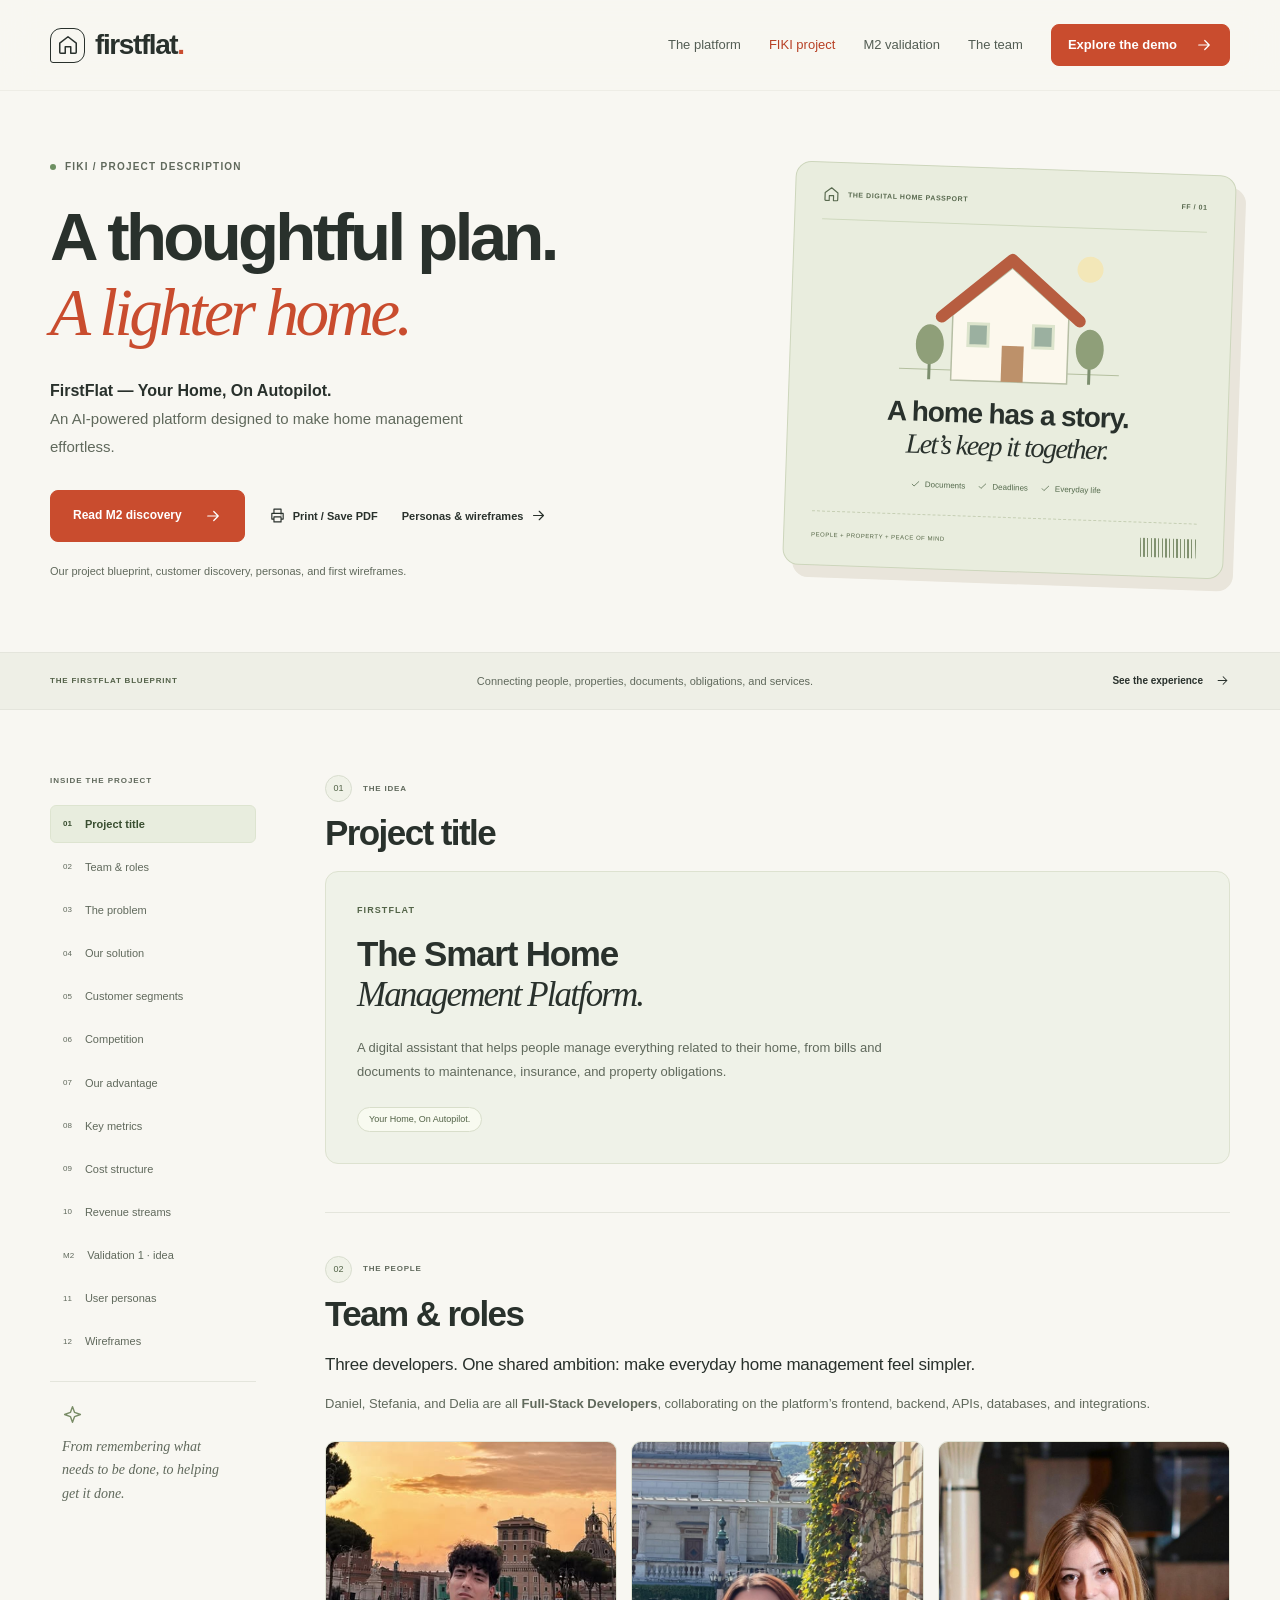
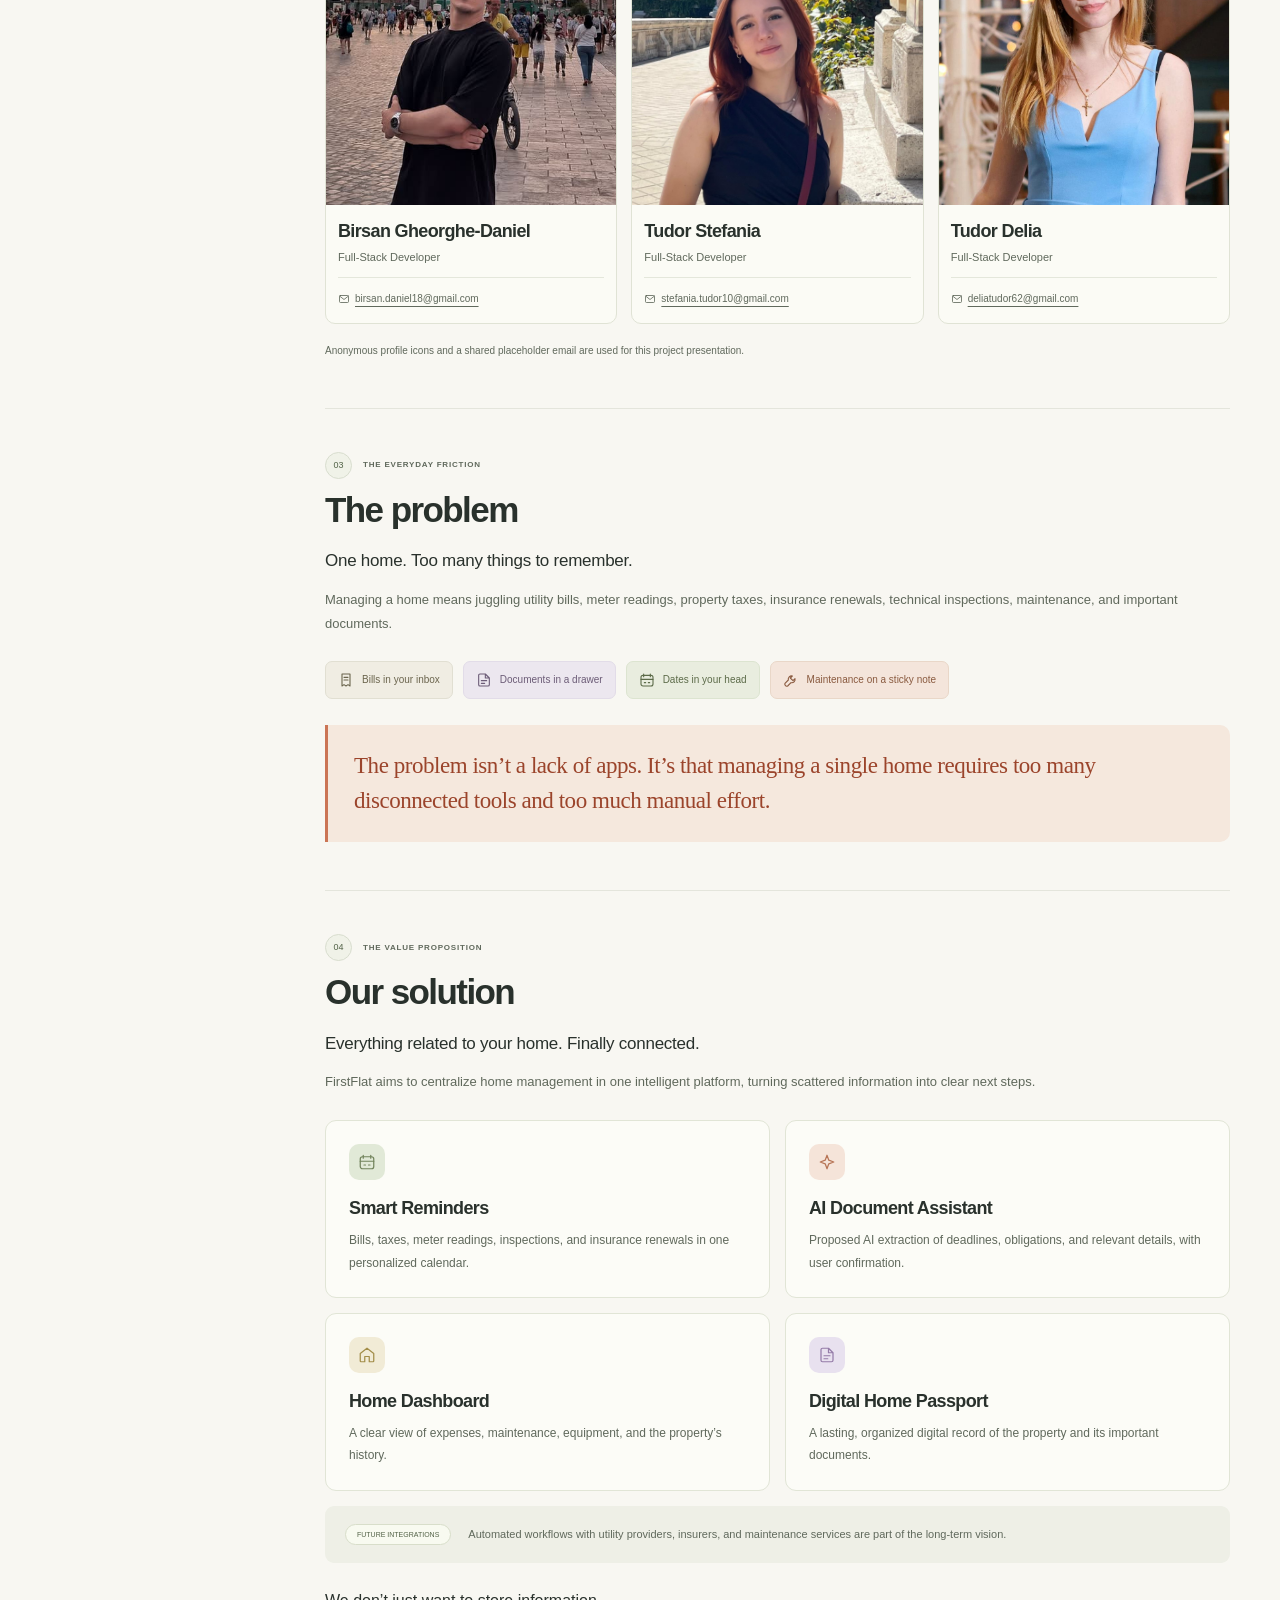
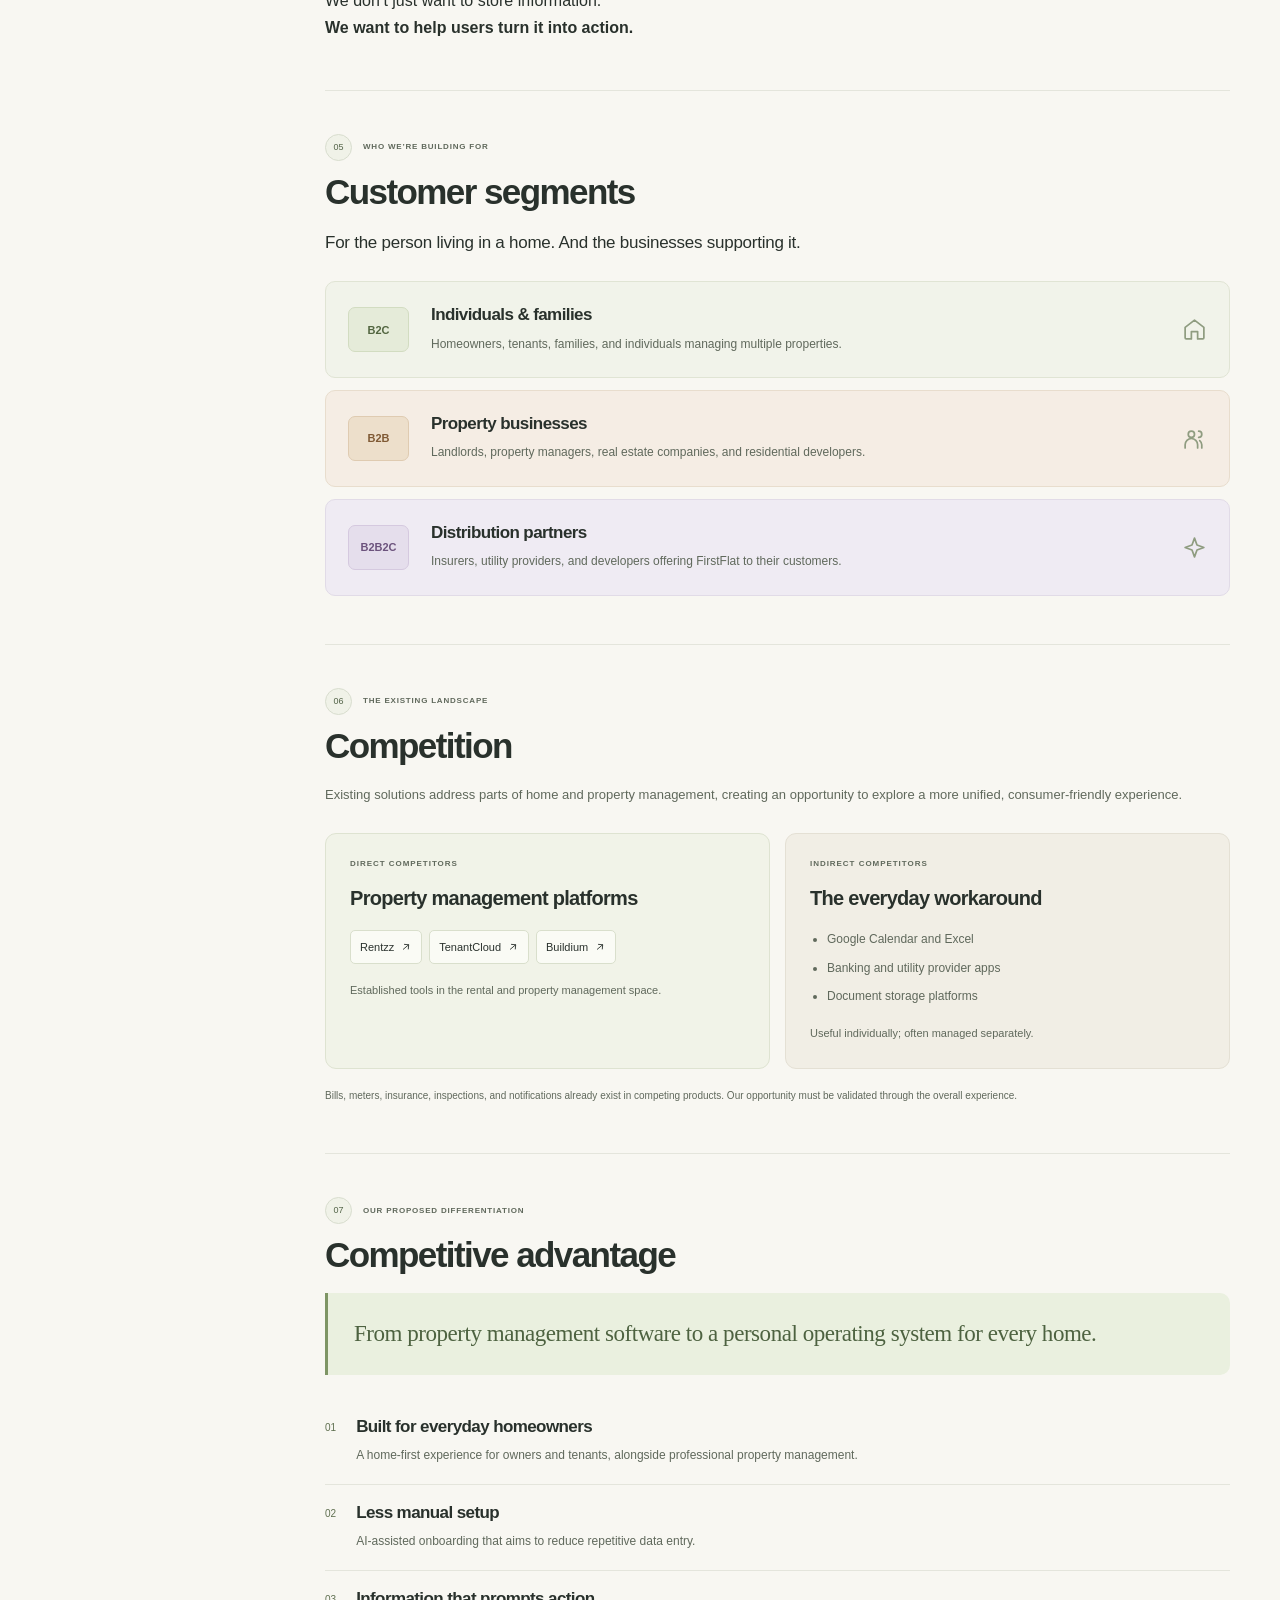
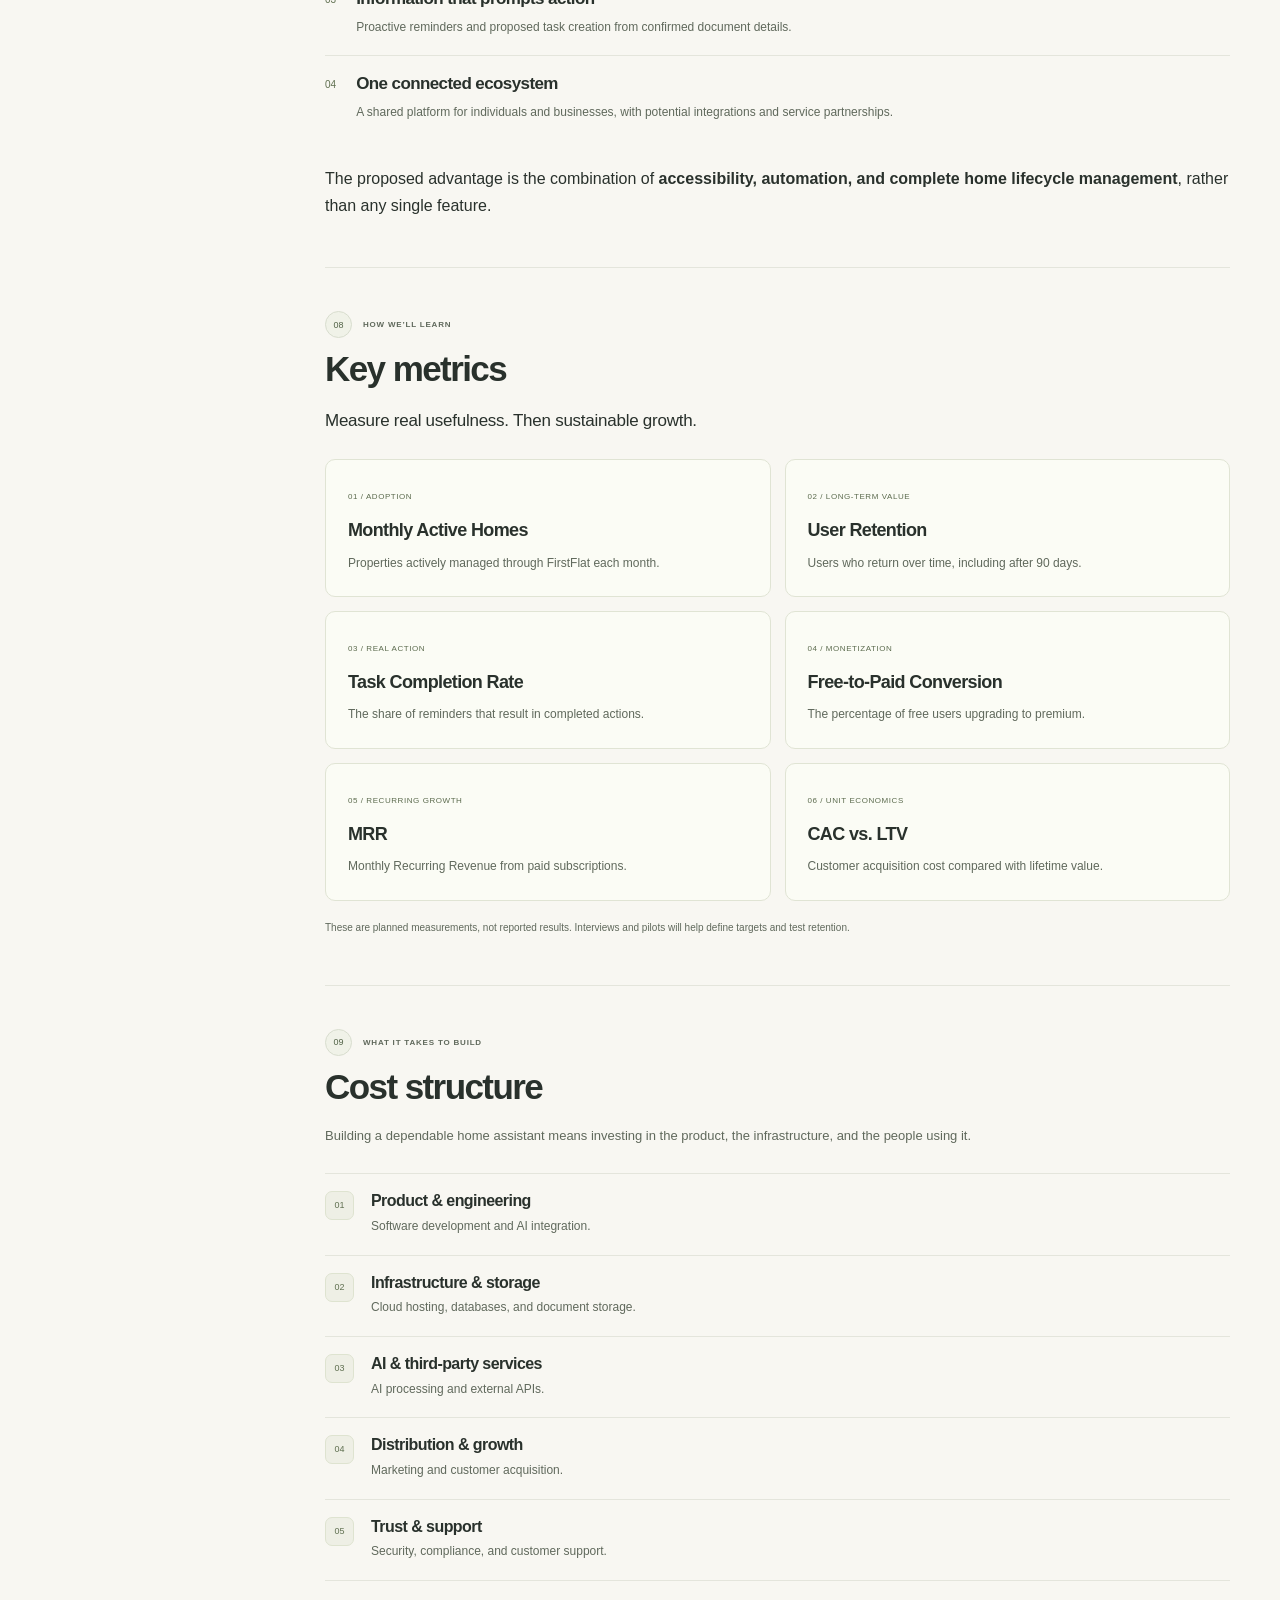
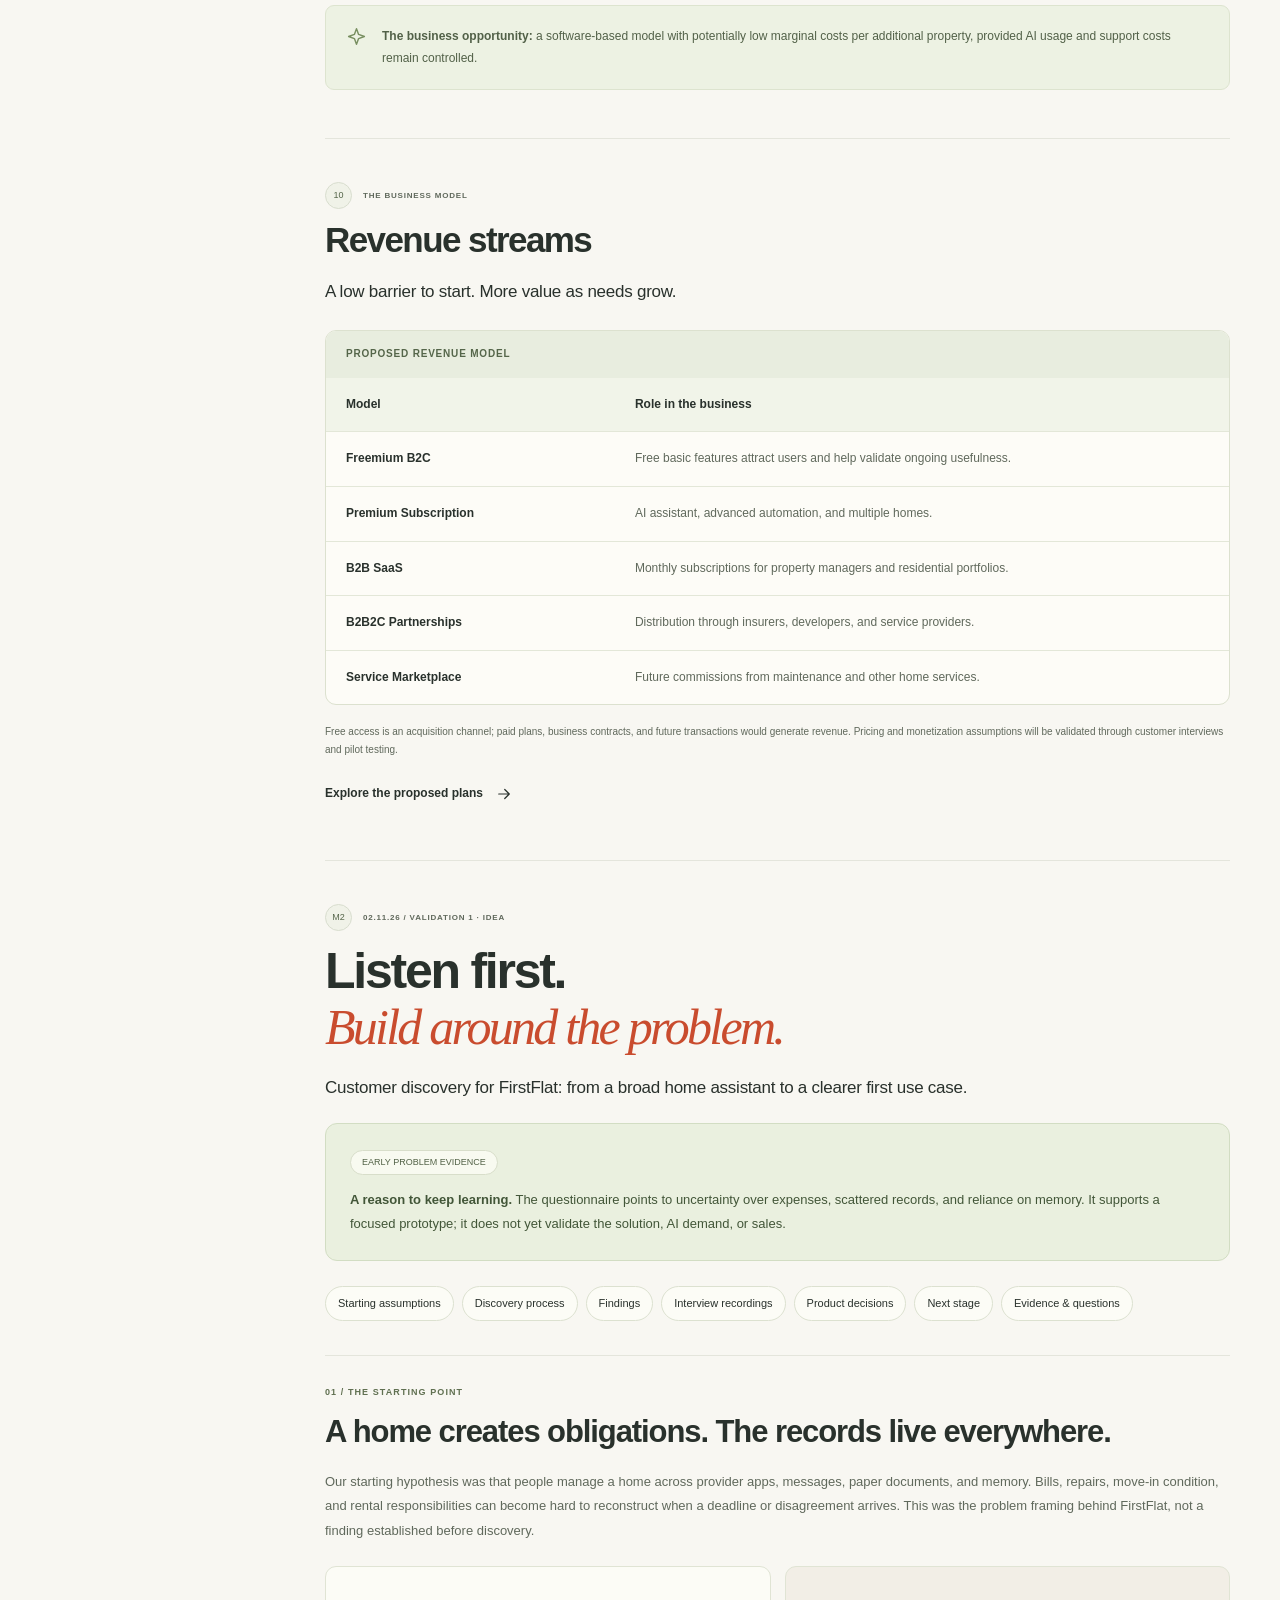
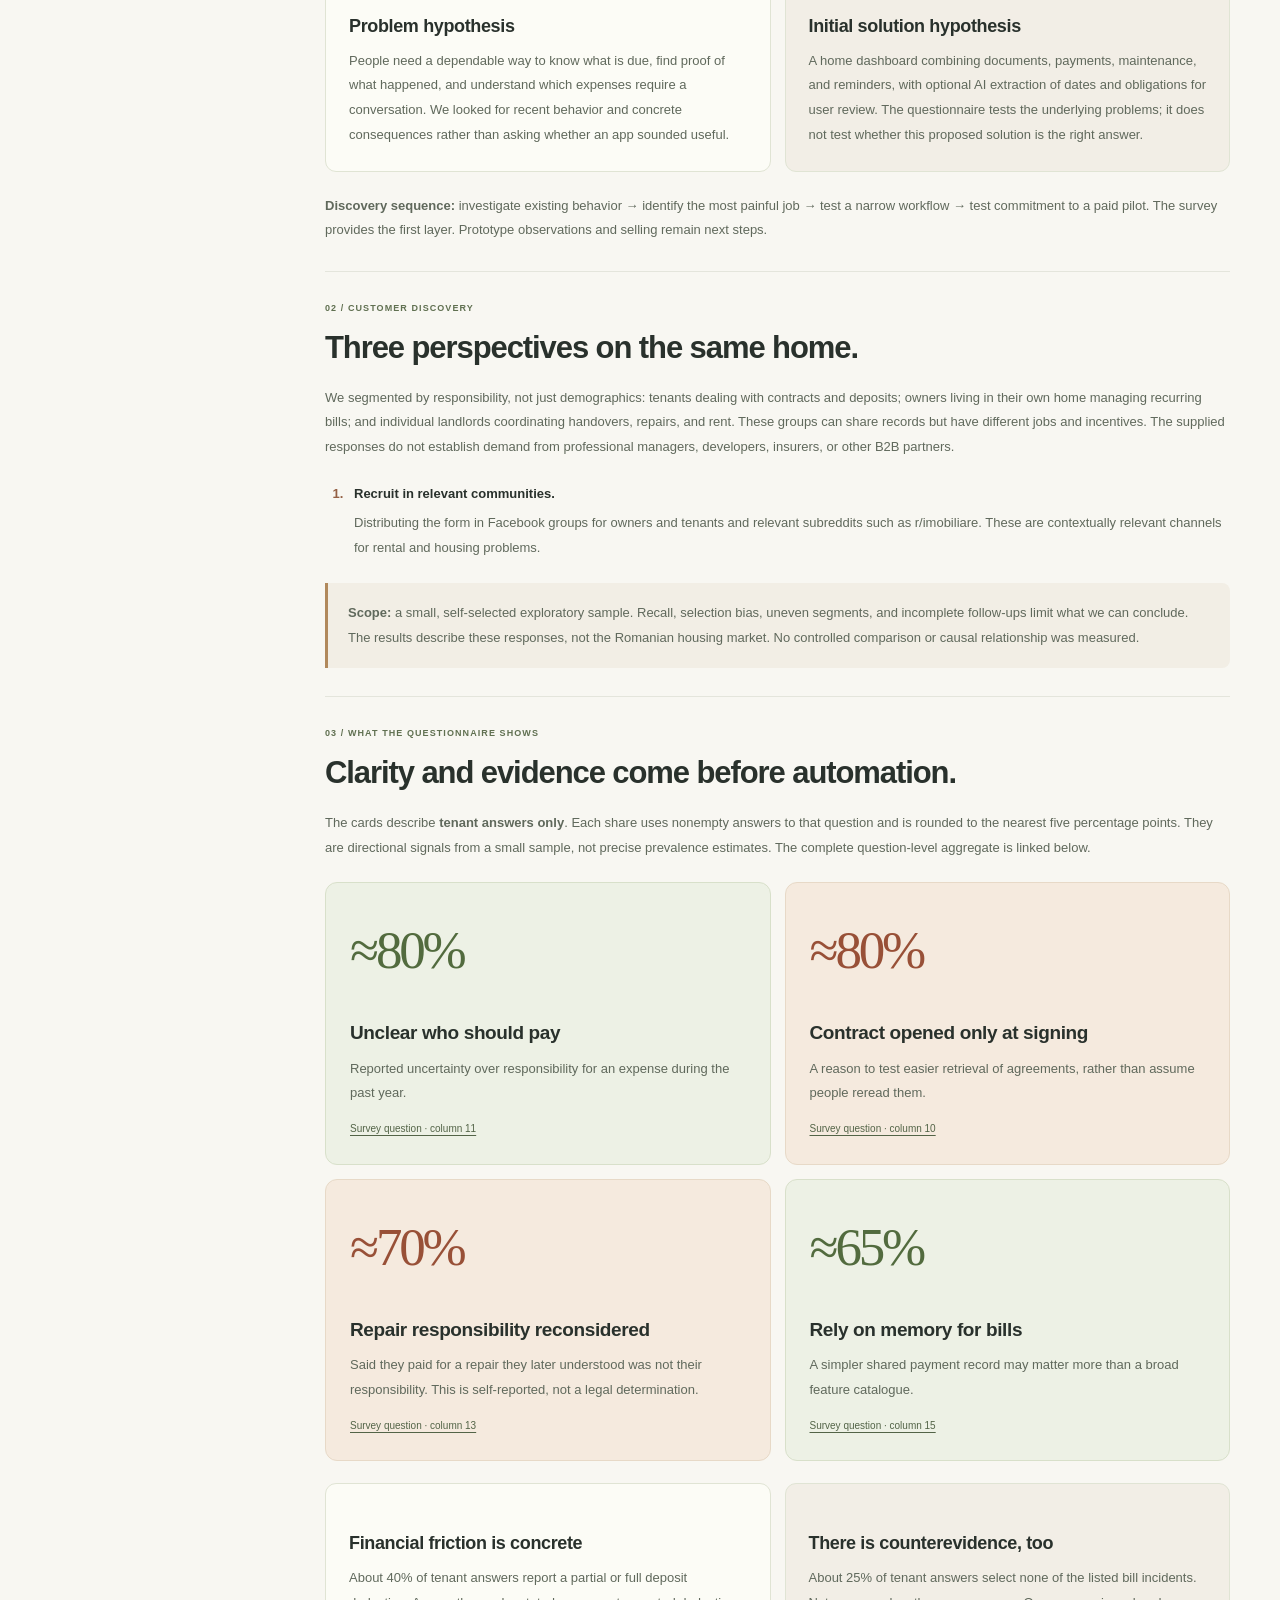
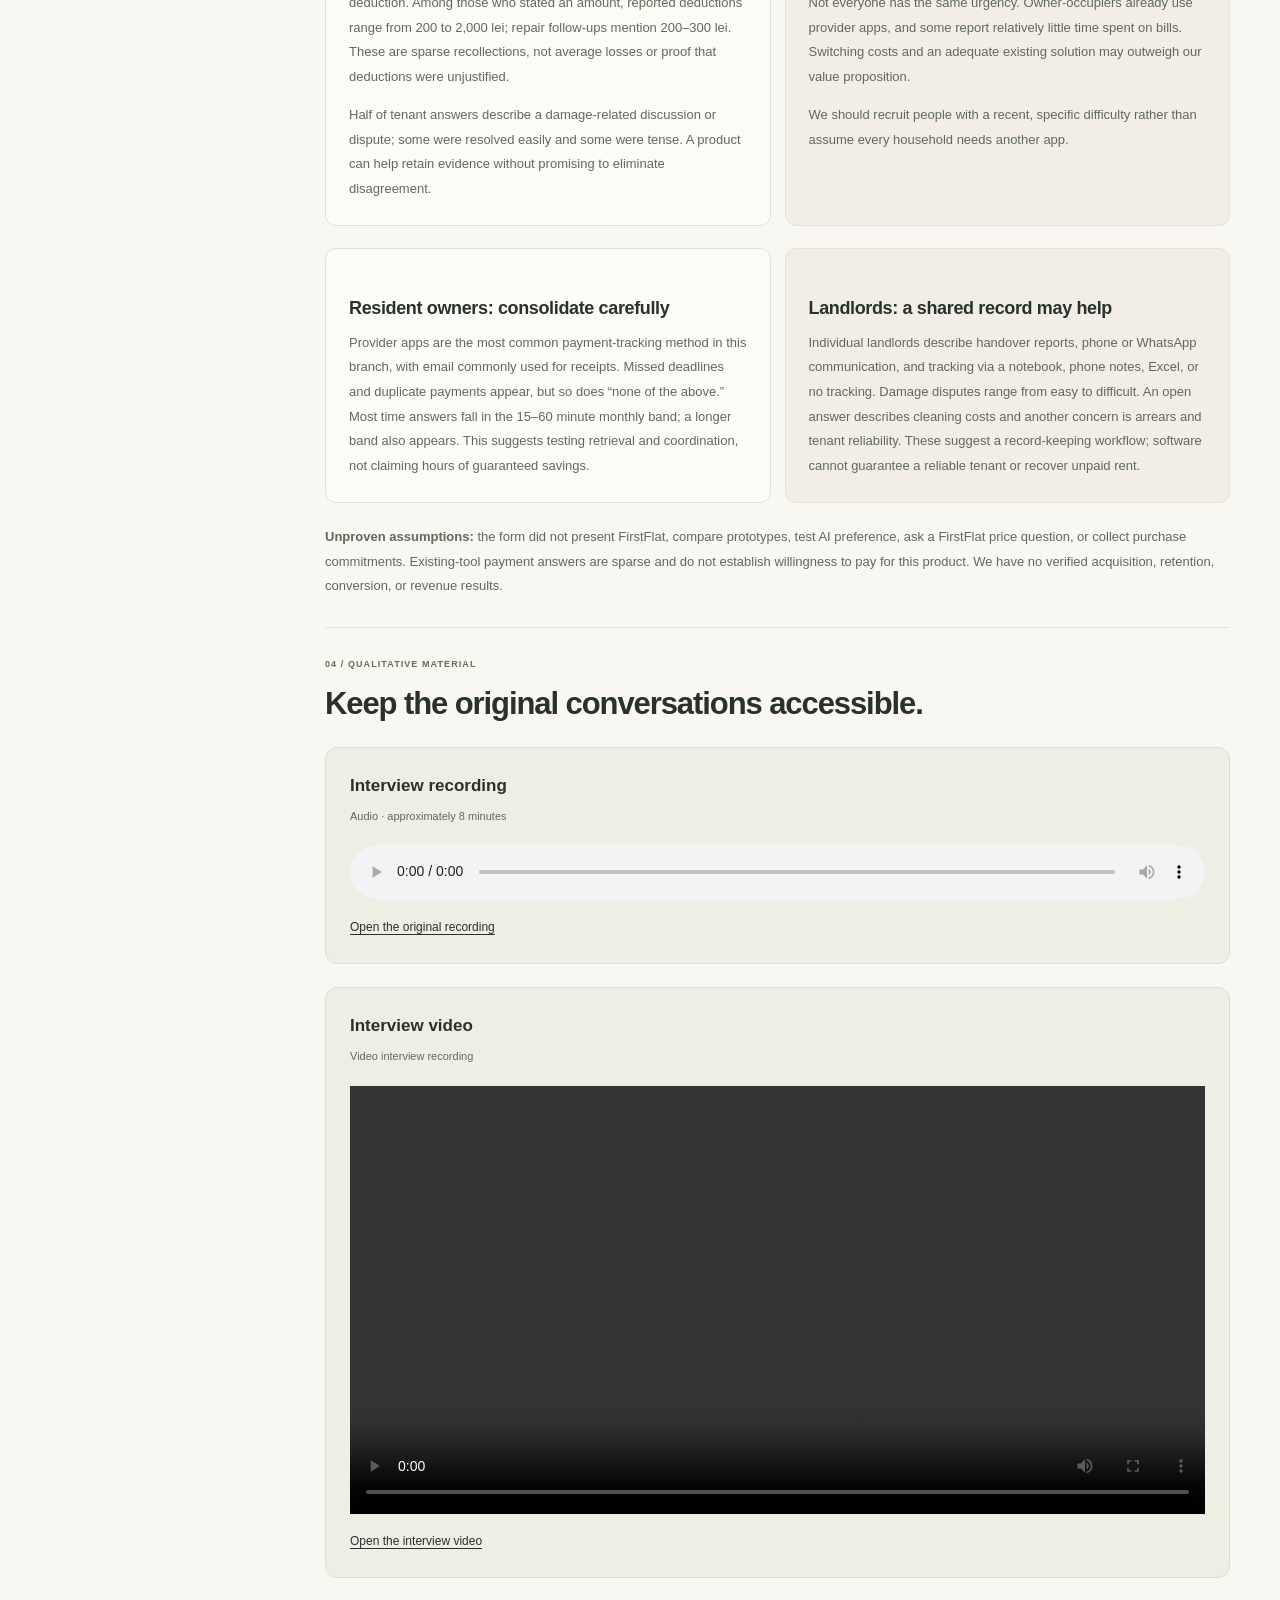
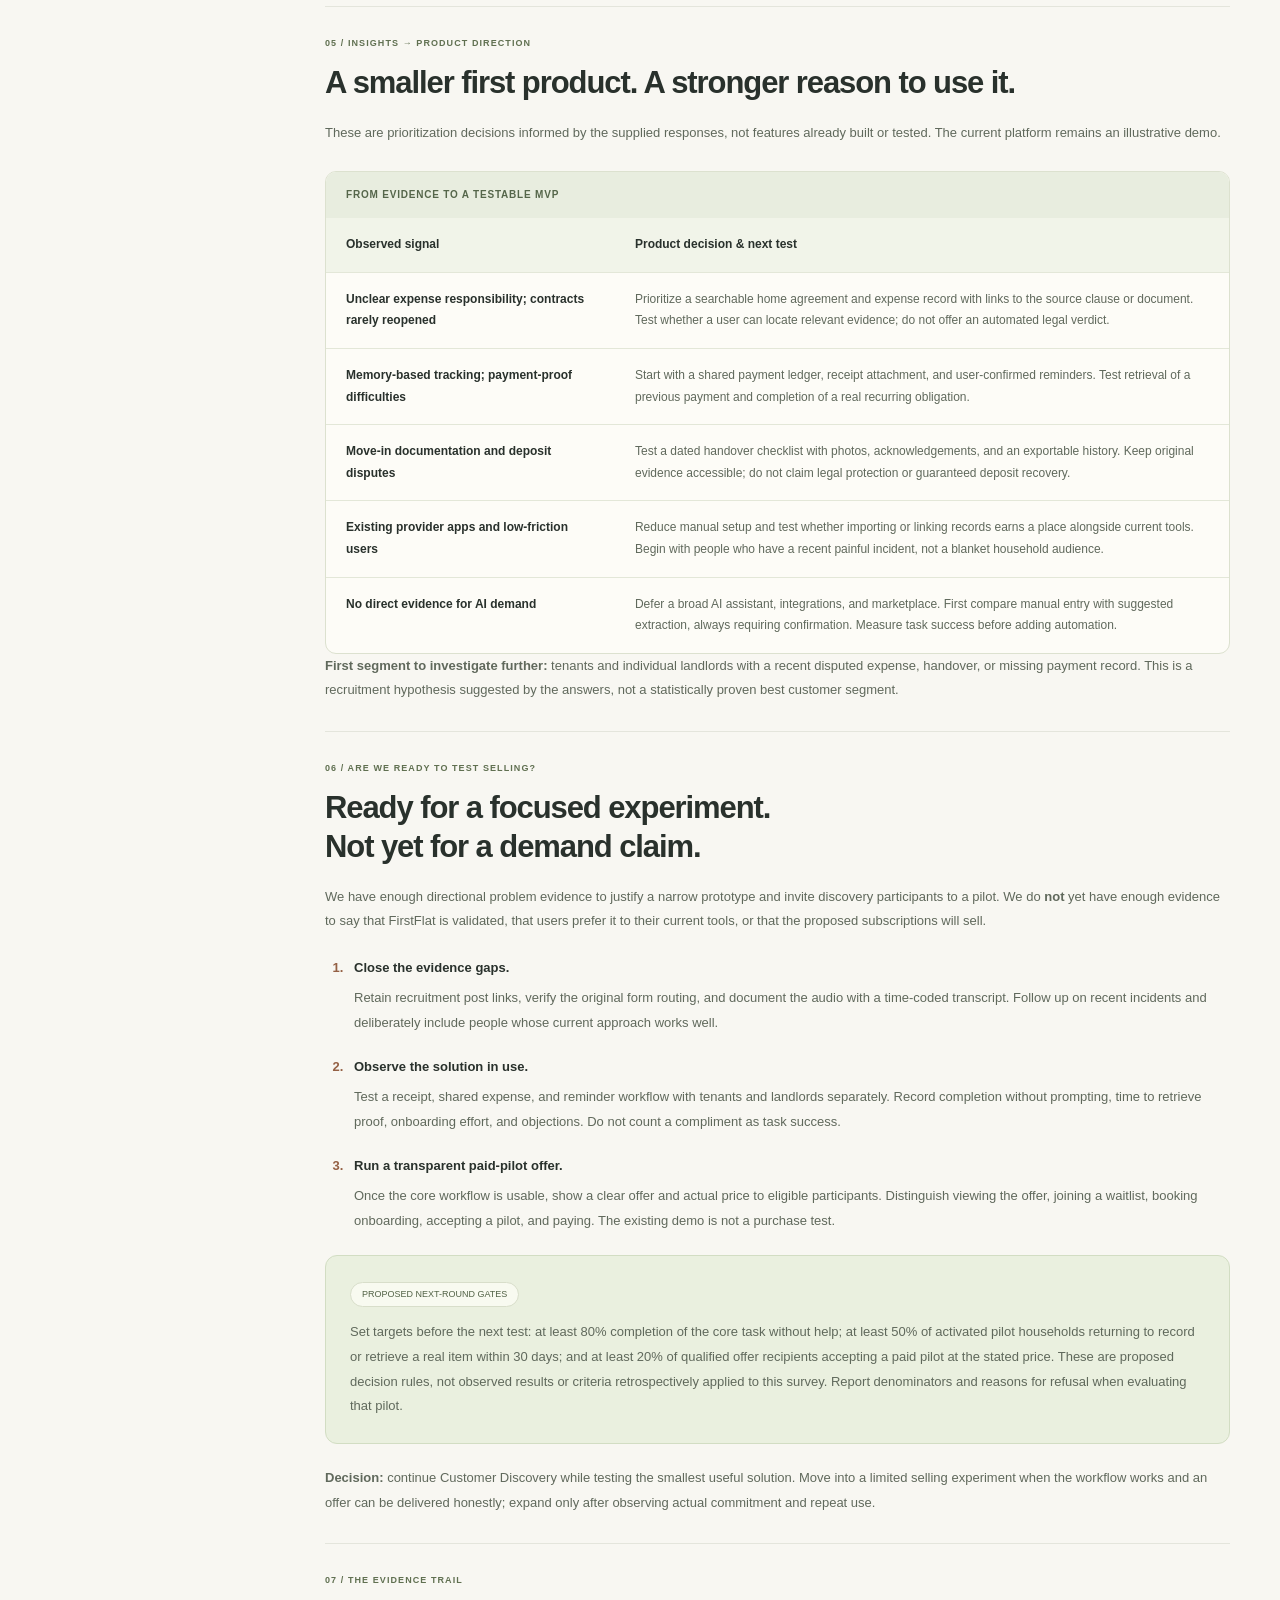
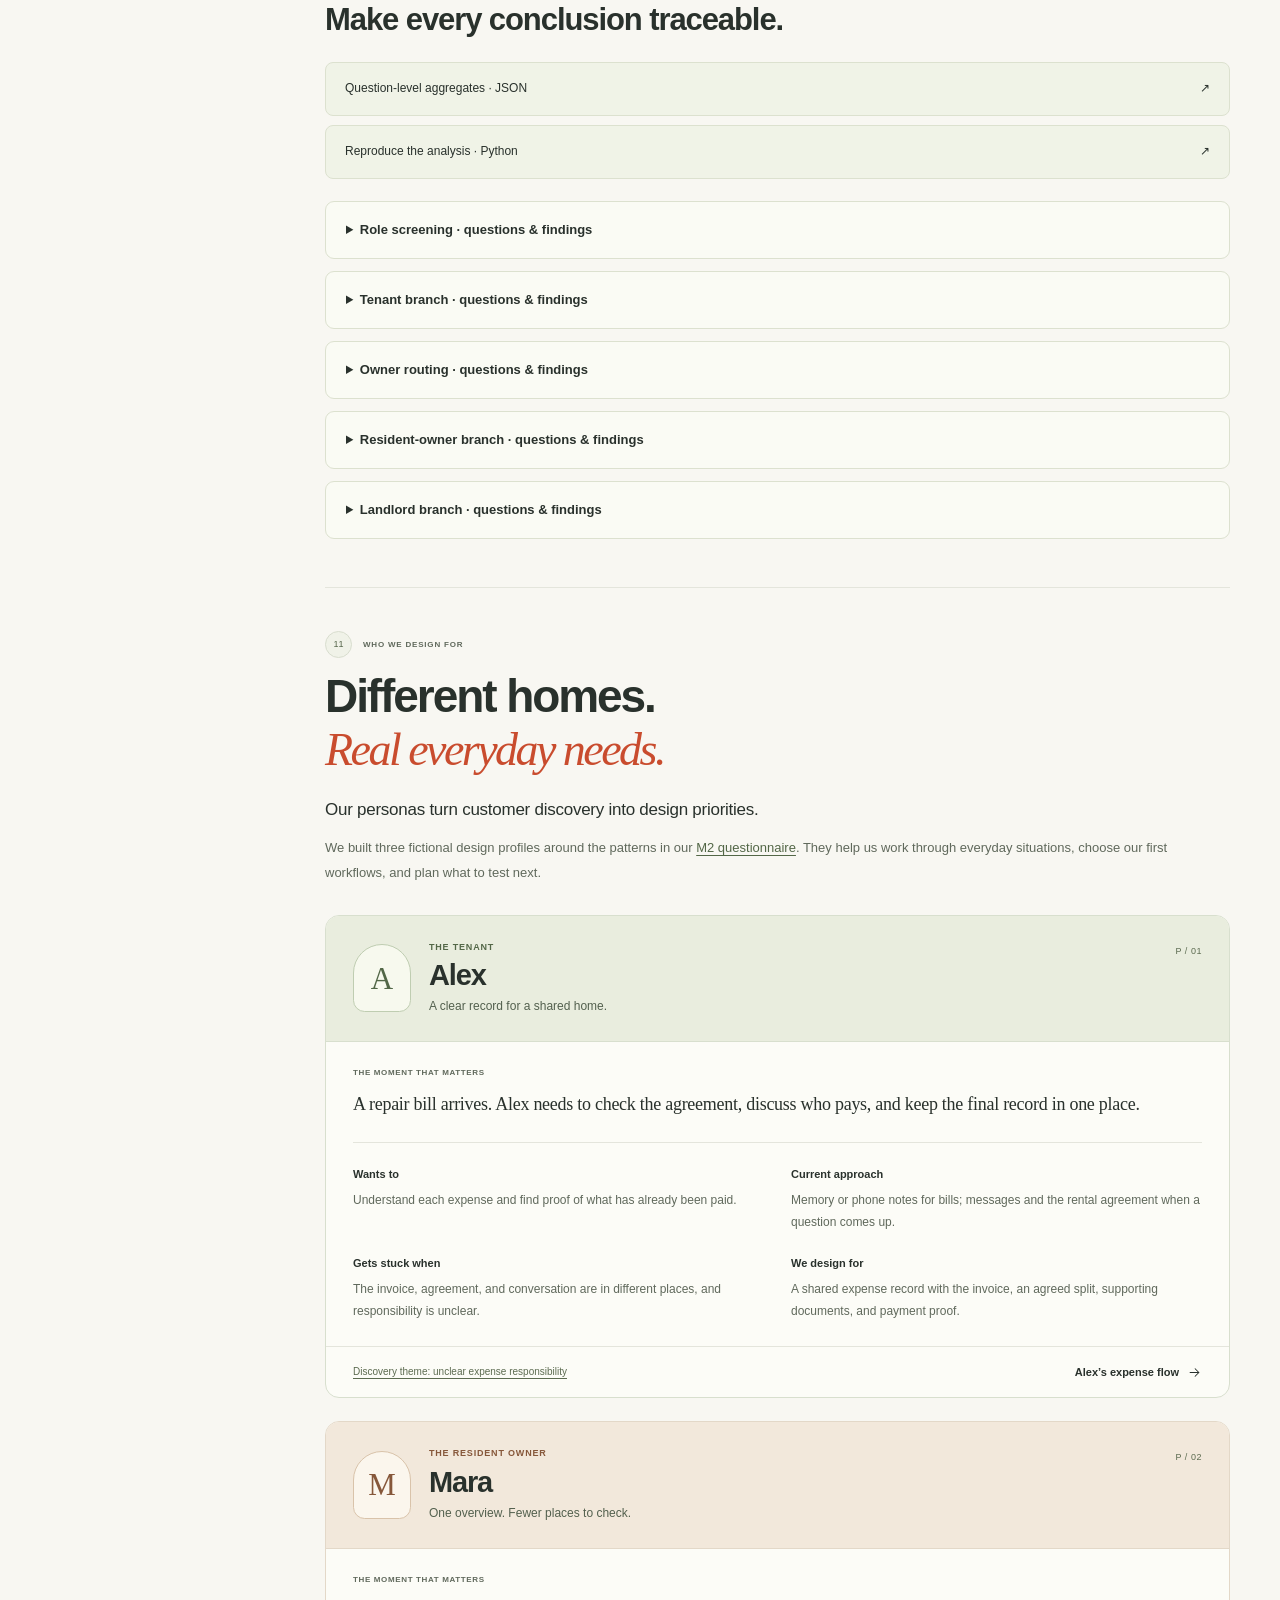
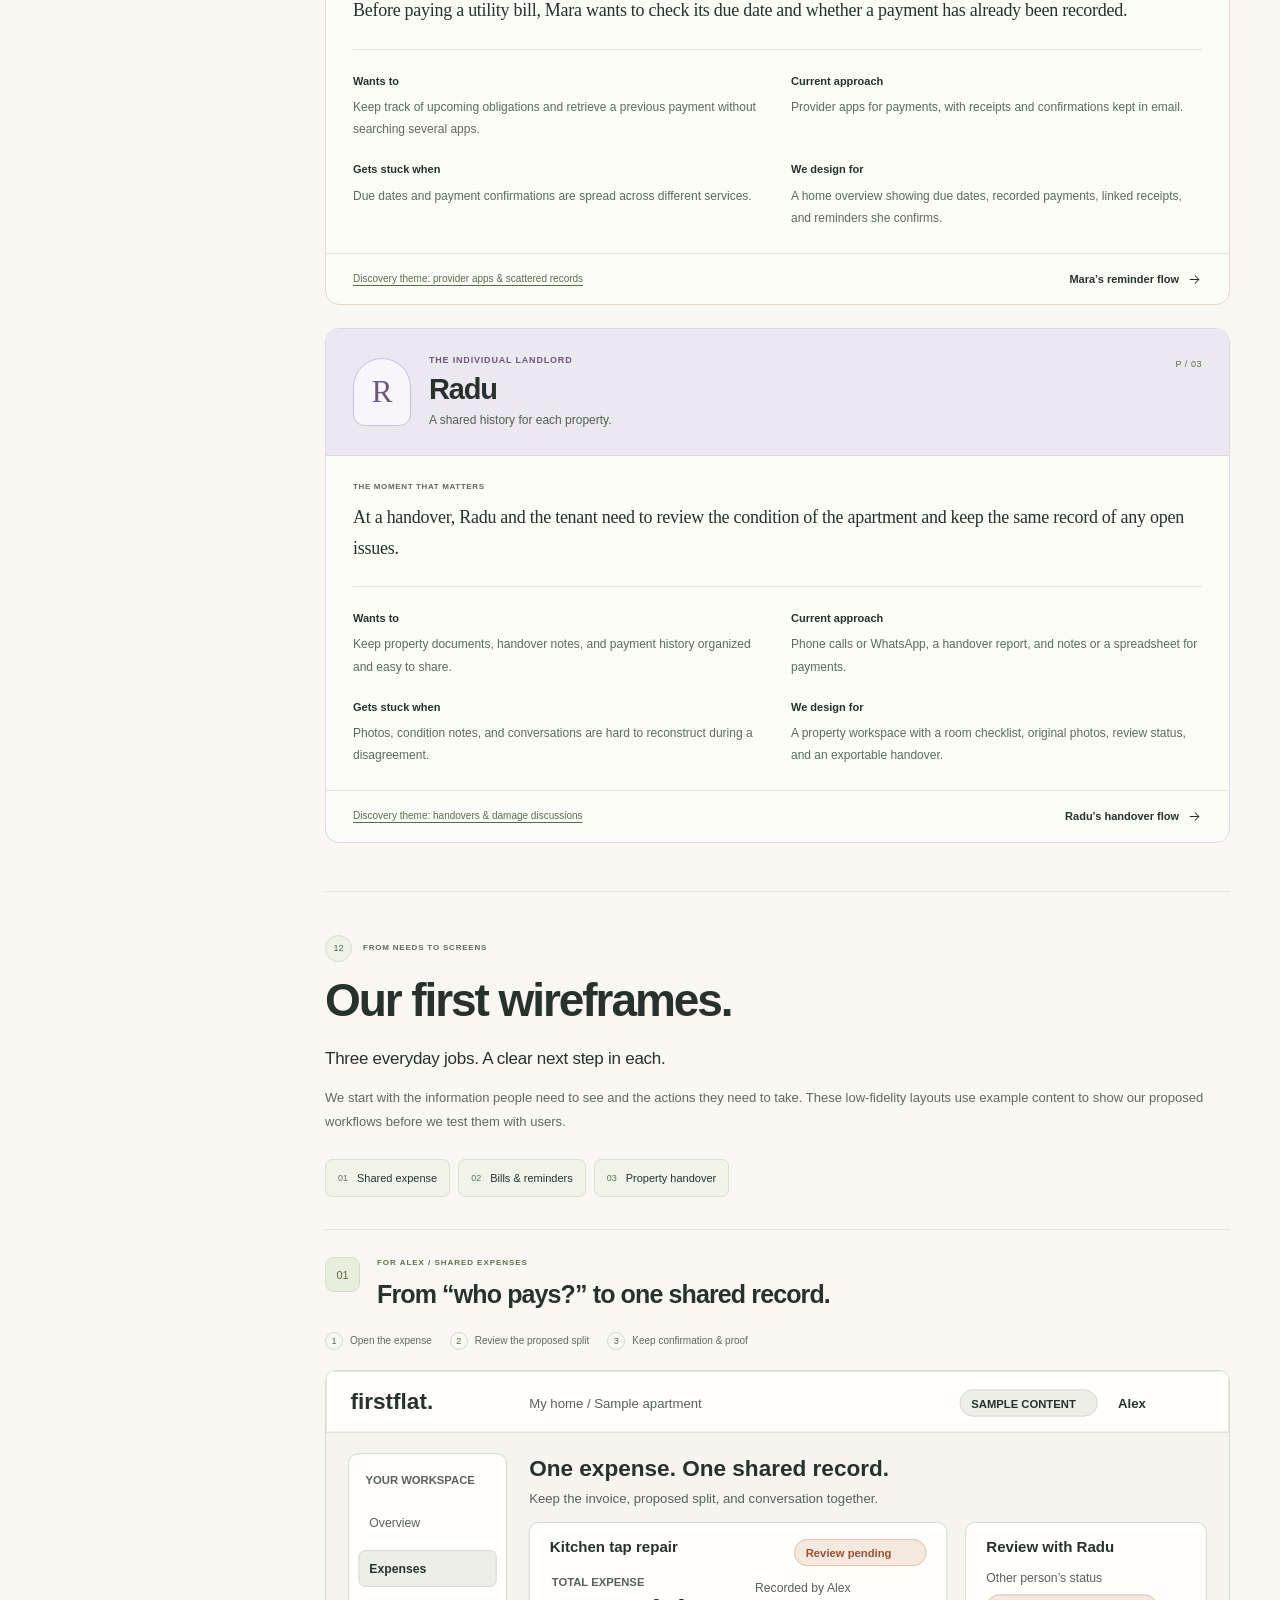
==== fiki.html @ 53bf90f2 "Add PostHog analytics to landing page" ====
<!DOCTYPE html>
<html lang="en">
  <head>
    <meta charset="UTF-8" />
    <meta name="viewport" content="width=device-width, initial-scale=1.0" />
    <meta name="theme-color" content="#f8f7f2" />
    <meta name="description" content="FirstFlat project brief, customer discovery, user personas, and early wireframes for shared expenses, bills, and property handovers." />
    <link rel="icon" href="data:image/svg+xml,%3Csvg xmlns='http://www.w3.org/2000/svg' viewBox='0 0 32 32'%3E%3Crect width='32' height='32' rx='8' fill='%23c94c2e'/%3E%3Cpath d='M7 14 16 7l9 7v12h-7v-8h-4v8H7Z' fill='none' stroke='%23fffaf3' stroke-width='2' stroke-linejoin='round'/%3E%3C/svg%3E" />
    <title>FirstFlat — FIKI Project Description</title>
    <link rel="stylesheet" href="styles.css" />
    <link rel="stylesheet" href="fiki.css" />
    <script src="fiki.js" defer></script>
  </head>
  <body class="fiki-page">
    <svg class="icon-library" aria-hidden="true" xmlns="http://www.w3.org/2000/svg"><defs>
      <symbol id="i-home" viewBox="0 0 24 24"><path d="m3 10 9-7 9 7v10a1 1 0 0 1-1 1h-5v-7H9v7H4a1 1 0 0 1-1-1Z"/></symbol>
      <symbol id="i-arrow" viewBox="0 0 24 24"><path d="M5 12h14m-6-6 6 6-6 6"/></symbol>
      <symbol id="i-doc" viewBox="0 0 24 24"><path d="M14 3H6a2 2 0 0 0-2 2v14a2 2 0 0 0 2 2h12a2 2 0 0 0 2-2V9Zm0 0v6h6M8 13h8m-8 4h5"/></symbol>
      <symbol id="i-spark" viewBox="0 0 24 24"><path d="m12 3 2.4 6.6L21 12l-6.6 2.4L12 21l-2.4-6.6L3 12l6.6-2.4Z"/></symbol>
      <symbol id="i-check" viewBox="0 0 24 24"><path d="m5 12 4 4L19 6"/></symbol>
      <symbol id="i-print" viewBox="0 0 24 24"><path d="M7 8V3h10v5M7 17H4V9h16v8h-3M7 14h10v7H7Zm10-3h.01"/></symbol>
      <symbol id="i-mail" viewBox="0 0 24 24"><rect x="3" y="5" width="18" height="14" rx="2"/><path d="m3 6 9 7 9-7"/></symbol>
      <symbol id="i-calendar" viewBox="0 0 24 24"><rect x="3" y="5" width="18" height="16" rx="3"/><path d="M7 3v4m10-4v4M3 11h18m-13 5h2m4 0h2"/></symbol>
      <symbol id="i-bill" viewBox="0 0 24 24"><path d="M6 3h12v18l-3-2-3 2-3-2-3 2Zm3 5h6m-6 4h6"/></symbol>
      <symbol id="i-tool" viewBox="0 0 24 24"><path d="M14 6a5 5 0 0 0-6 6L3 17a3 3 0 0 0 4 4l5-5a5 5 0 0 0 6-6l-3 3-4-4 3-3Z"/></symbol>
      <symbol id="i-people" viewBox="0 0 24 24"><circle cx="9" cy="8" r="3"/><path d="M3 21v-3a6 6 0 0 1 12 0v3m1-16a3 3 0 0 1 0 6m3 10v-3a6 6 0 0 0-2-4"/></symbol>
    </defs></svg>
    <a href="#main" class="skip-link">Skip to project description</a>
    <header class="site-header">
      <nav class="nav container" aria-label="Main navigation">
        <a class="brand" href="index.html" aria-label="FirstFlat home"><span class="brand-mark"><svg aria-hidden="true"><use href="#i-home"/></svg></span>firstflat<span class="brand-dot">.</span></a>
        <button class="menu-toggle" id="menu-toggle" type="button" aria-controls="nav-links" aria-expanded="false" aria-label="Toggle navigation"><span></span><span></span></button>
        <div class="nav-links" id="nav-links">
          <a href="index.html">The platform</a><a href="fiki.html" aria-current="page">FIKI project</a><a href="#validation-m2">M2 validation</a><a href="#team">The team</a>
          <a class="button button-small" href="index.html#demo">Explore the demo <svg class="icon" aria-hidden="true"><use href="#i-arrow"/></svg></a>
        </div>
      </nav>
      <div class="fiki-reading-track" aria-hidden="true"><span id="reading-progress"></span></div>
    </header>

    <main id="main">
      <section class="fiki-hero container" aria-labelledby="fiki-title">
        <div class="fiki-hero-copy"><p class="eyebrow"><span class="live-dot"></span> FIKI / PROJECT DESCRIPTION</p><h1 id="fiki-title">A thoughtful plan.<br /><span class="serif accent">A lighter home.</span></h1><p class="fiki-hero-lead"><strong>FirstFlat — Your Home, On Autopilot.</strong><br />An AI-powered platform designed to make home management effortless.</p><div class="fiki-hero-actions"><a class="button" href="#validation-m2">Read M2 discovery <svg class="icon" aria-hidden="true"><use href="#i-arrow"/></svg></a><button type="button" class="text-link" data-print-brief><svg class="icon" aria-hidden="true"><use href="#i-print"/></svg> Print / Save PDF</button><a class="text-link" href="#personas">Personas &amp; wireframes <svg class="icon" aria-hidden="true"><use href="#i-arrow"/></svg></a></div><p class="fiki-hero-note">Our project blueprint, customer discovery, personas, and first wireframes.</p></div>
        <div class="fiki-passport" aria-label="FirstFlat project at a glance"><div class="passport-top"><svg class="icon" aria-hidden="true"><use href="#i-home"/></svg><span>THE DIGITAL HOME PASSPORT</span><span class="passport-mark">FF / 01</span></div><div class="passport-home" aria-hidden="true"><svg viewBox="0 0 280 170" xmlns="http://www.w3.org/2000/svg"><path d="M30 140h220" stroke="#b4bf9f"/><path d="M82 85 140 36l58 49v65H82Z" fill="#fcf8ed" stroke="#b6bea4" stroke-width="1.5"/><path d="m71 87 69-59 69 59" fill="none" stroke="#b75d40" stroke-width="12" stroke-linecap="round" stroke-linejoin="round"/><path d="M132 114h22v36h-22Z" fill="#bd916a"/><path d="M98 93h20v22H98Zm65 0h20v22h-20Z" fill="#9bb0a0" stroke="#dce4cc" stroke-width="3"/><path d="M60 127v23m160-23v23" stroke="#7c8e6e" stroke-width="3"/><ellipse cx="60" cy="115" rx="14" ry="20" fill="#8f9f79"/><ellipse cx="220" cy="115" rx="14" ry="20" fill="#8f9f79"/><circle cx="218" cy="35" r="13" fill="#f3e7b8"/></svg></div><h2>A home has a story.<br /><span class="serif">Let’s keep it together.</span></h2><div class="passport-tags"><span><svg class="icon" aria-hidden="true"><use href="#i-check"/></svg> Documents</span><span><svg class="icon" aria-hidden="true"><use href="#i-check"/></svg> Deadlines</span><span><svg class="icon" aria-hidden="true"><use href="#i-check"/></svg> Everyday life</span></div><div class="passport-bottom"><span>PEOPLE + PROPERTY + PEACE OF MIND</span><span class="passport-barcode" aria-hidden="true"></span></div></div>
      </section>

      <div class="fiki-intro-strip"><div class="container"><span>THE FIRSTFLAT BLUEPRINT</span><p>Connecting people, properties, documents, obligations, and services.</p><a href="index.html" class="text-link">See the experience <svg class="icon" aria-hidden="true"><use href="#i-arrow"/></svg></a></div></div>

      <div class="fiki-layout container">
        <aside class="fiki-sidebar"><nav aria-label="Project sections"><p class="eyebrow">INSIDE THE PROJECT</p><ol class="fiki-toc">
          <li><a href="#project-title" aria-current="location"><span>01</span> Project title</a></li>
          <li><a href="#team"><span>02</span> Team &amp; roles</a></li>
          <li><a href="#problem"><span>03</span> The problem</a></li>
          <li><a href="#solution"><span>04</span> Our solution</a></li>
          <li><a href="#customers"><span>05</span> Customer segments</a></li>
          <li><a href="#competition"><span>06</span> Competition</a></li>
          <li><a href="#advantage"><span>07</span> Our advantage</a></li>
          <li><a href="#metrics"><span>08</span> Key metrics</a></li>
          <li><a href="#costs"><span>09</span> Cost structure</a></li>
          <li><a href="#revenue"><span>10</span> Revenue streams</a></li>
          <li><a href="#validation-m2"><span>M2</span> Validation 1 · idea</a></li>
          <li><a href="#personas"><span>11</span> User personas</a></li>
          <li><a href="#wireframes"><span>12</span> Wireframes</a></li>
        </ol></nav><div class="fiki-sidebar-note"><svg class="icon" aria-hidden="true"><use href="#i-spark"/></svg><p>From remembering what needs to be done, to helping get it done.</p></div></aside>

        <div class="fiki-content">
          <section class="brief-section" id="project-title" data-brief-section aria-labelledby="title-heading"><div class="brief-section-label"><span>01</span><p>THE IDEA</p></div><h2 id="title-heading">Project title</h2><div class="brief-title-card"><span class="eyebrow">FIRSTFLAT</span><h3>The Smart Home<br /><span class="serif">Management Platform.</span></h3><p>A digital assistant that helps people manage everything related to their home, from bills and documents to maintenance, insurance, and property obligations.</p><span class="brief-chip">Your Home, On Autopilot.</span></div></section>

          <section class="brief-section" id="team" data-brief-section aria-labelledby="team-heading"><div class="brief-section-label"><span>02</span><p>THE PEOPLE</p></div><h2 id="team-heading">Team &amp; roles</h2><p class="brief-lead">Three developers. One shared ambition: make everyday home management feel simpler.</p><p>Daniel, Stefania, and Delia are all <strong>Full-Stack Developers</strong>, collaborating on the platform’s frontend, backend, APIs, databases, and integrations.</p><div class="brief-team-grid">
            <article class="brief-person"><div class="brief-portrait"><img src="assets/team/Daniel_Birsan.png" alt="profile icon for Daniel" width="480" height="560" loading="lazy" /></div><div class="brief-person-info"><h3>Birsan Gheorghe-Daniel</h3><p class="brief-role">Full-Stack Developer</p><p class="brief-email"><svg class="icon" aria-hidden="true"><use href="#i-mail"/></svg><a href="mailto:birsan.daniel18@gmail.com">birsan.daniel18@gmail.com</a></p></div></article>
            <article class="brief-person"><div class="brief-portrait"><img src="assets/team/Stefania_Tudor.png" alt="profile icon for Stefania" width="480" height="560" loading="lazy" /></div><div class="brief-person-info"><h3>Tudor Stefania</h3><p class="brief-role">Full-Stack Developer</p><p class="brief-email"><svg class="icon" aria-hidden="true"><use href="#i-mail"/></svg><a href="mailto:stefania.tudor10@gmail.com">stefania.tudor10@gmail.com</a></p></div></article>
            <article class="brief-person"><div class="brief-portrait"><img src="assets/team/Delia_Tudor.png" alt="profile icon for Delia" width="480" height="560" loading="lazy" /></div><div class="brief-person-info"><h3>Tudor Delia</h3><p class="brief-role">Full-Stack Developer</p><p class="brief-email"><svg class="icon" aria-hidden="true"><use href="#i-mail"/></svg><a href="mailto:deliatudor62@gmail.com">deliatudor62@gmail.com</a></p></div></article>
          </div><p class="brief-note">Anonymous profile icons and a shared placeholder email are used for this project presentation.</p></section>

          <section class="brief-section" id="problem" data-brief-section aria-labelledby="problem-heading"><div class="brief-section-label"><span>03</span><p>THE EVERYDAY FRICTION</p></div><h2 id="problem-heading">The problem</h2><p class="brief-lead">One home. Too many things to remember.</p><p>Managing a home means juggling utility bills, meter readings, property taxes, insurance renewals, technical inspections, maintenance, and important documents.</p><div class="problem-cloud" aria-label="Disconnected home management tasks"><span><svg class="icon" aria-hidden="true"><use href="#i-bill"/></svg> Bills in your inbox</span><span><svg class="icon" aria-hidden="true"><use href="#i-doc"/></svg> Documents in a drawer</span><span><svg class="icon" aria-hidden="true"><use href="#i-calendar"/></svg> Dates in your head</span><span><svg class="icon" aria-hidden="true"><use href="#i-tool"/></svg> Maintenance on a sticky note</span></div><blockquote class="brief-quote">The problem isn’t a lack of apps. It’s that managing a single home requires too many disconnected tools and too much manual effort.</blockquote></section>

          <section class="brief-section" id="solution" data-brief-section aria-labelledby="solution-heading"><div class="brief-section-label"><span>04</span><p>THE VALUE PROPOSITION</p></div><h2 id="solution-heading">Our solution</h2><p class="brief-lead">Everything related to your home. Finally connected.</p><p>FirstFlat aims to centralize home management in one intelligent platform, turning scattered information into clear next steps.</p><div class="brief-solution-grid">
            <article><span class="feature-icon sage"><svg class="icon" aria-hidden="true"><use href="#i-calendar"/></svg></span><h3>Smart Reminders</h3><p>Bills, taxes, meter readings, inspections, and insurance renewals in one personalized calendar.</p></article>
            <article><span class="feature-icon peach"><svg class="icon" aria-hidden="true"><use href="#i-spark"/></svg></span><h3>AI Document Assistant</h3><p>Proposed AI extraction of deadlines, obligations, and relevant details, with user confirmation.</p></article>
            <article><span class="feature-icon butter"><svg class="icon" aria-hidden="true"><use href="#i-home"/></svg></span><h3>Home Dashboard</h3><p>A clear view of expenses, maintenance, equipment, and the property’s history.</p></article>
            <article><span class="feature-icon lavender"><svg class="icon" aria-hidden="true"><use href="#i-doc"/></svg></span><h3>Digital Home Passport</h3><p>A lasting, organized digital record of the property and its important documents.</p></article>
          </div><div class="brief-future"><span class="brief-chip">FUTURE INTEGRATIONS</span><p>Automated workflows with utility providers, insurers, and maintenance services are part of the long-term vision.</p></div><p class="brief-takeaway">We don’t just want to store information.<br /><strong>We want to help users turn it into action.</strong></p></section>

          <section class="brief-section" id="customers" data-brief-section aria-labelledby="customers-heading"><div class="brief-section-label"><span>05</span><p>WHO WE’RE BUILDING FOR</p></div><h2 id="customers-heading">Customer segments</h2><p class="brief-lead">For the person living in a home. And the businesses supporting it.</p><div class="brief-segments">
            <article><span class="segment-label">B2C</span><div><h3>Individuals &amp; families</h3><p>Homeowners, tenants, families, and individuals managing multiple properties.</p></div><svg class="icon" aria-hidden="true"><use href="#i-home"/></svg></article>
            <article><span class="segment-label">B2B</span><div><h3>Property businesses</h3><p>Landlords, property managers, real estate companies, and residential developers.</p></div><svg class="icon" aria-hidden="true"><use href="#i-people"/></svg></article>
            <article><span class="segment-label">B2B2C</span><div><h3>Distribution partners</h3><p>Insurers, utility providers, and developers offering FirstFlat to their customers.</p></div><svg class="icon" aria-hidden="true"><use href="#i-spark"/></svg></article>
          </div></section>

          <section class="brief-section" id="competition" data-brief-section aria-labelledby="competition-heading"><div class="brief-section-label"><span>06</span><p>THE EXISTING LANDSCAPE</p></div><h2 id="competition-heading">Competition</h2><p>Existing solutions address parts of home and property management, creating an opportunity to explore a more unified, consumer-friendly experience.</p><div class="brief-competition-grid"><article><p class="eyebrow">DIRECT COMPETITORS</p><h3>Property management platforms</h3><div class="competitor-links"><a href="https://rentzz.app/functionaliti/" target="_blank" rel="noopener noreferrer">Rentzz <svg class="icon diagonal-arrow" aria-hidden="true"><use href="#i-arrow"/></svg></a><a href="https://www.tenantcloud.com/" target="_blank" rel="noopener noreferrer">TenantCloud <svg class="icon diagonal-arrow" aria-hidden="true"><use href="#i-arrow"/></svg></a><a href="https://www.buildium.com/" target="_blank" rel="noopener noreferrer">Buildium <svg class="icon diagonal-arrow" aria-hidden="true"><use href="#i-arrow"/></svg></a></div><p>Established tools in the rental and property management space.</p></article><article><p class="eyebrow">INDIRECT COMPETITORS</p><h3>The everyday workaround</h3><ul class="brief-list"><li>Google Calendar and Excel</li><li>Banking and utility provider apps</li><li>Document storage platforms</li></ul><p>Useful individually; often managed separately.</p></article></div><p class="brief-note">Bills, meters, insurance, inspections, and notifications already exist in competing products. Our opportunity must be validated through the overall experience.</p></section>

          <section class="brief-section" id="advantage" data-brief-section aria-labelledby="advantage-heading"><div class="brief-section-label"><span>07</span><p>OUR PROPOSED DIFFERENTIATION</p></div><h2 id="advantage-heading">Competitive advantage</h2><blockquote class="brief-quote brief-quote-green">From property management software to a personal operating system for every home.</blockquote><ul class="brief-advantages"><li><span>01</span><div><h3>Built for everyday homeowners</h3><p>A home-first experience for owners and tenants, alongside professional property management.</p></div></li><li><span>02</span><div><h3>Less manual setup</h3><p>AI-assisted onboarding that aims to reduce repetitive data entry.</p></div></li><li><span>03</span><div><h3>Information that prompts action</h3><p>Proactive reminders and proposed task creation from confirmed document details.</p></div></li><li><span>04</span><div><h3>One connected ecosystem</h3><p>A shared platform for individuals and businesses, with potential integrations and service partnerships.</p></div></li></ul><p class="brief-takeaway">The proposed advantage is the combination of <strong>accessibility, automation, and complete home lifecycle management</strong>, rather than any single feature.</p></section>

          <section class="brief-section" id="metrics" data-brief-section aria-labelledby="metrics-heading"><div class="brief-section-label"><span>08</span><p>HOW WE’LL LEARN</p></div><h2 id="metrics-heading">Key metrics</h2><p class="brief-lead">Measure real usefulness. Then sustainable growth.</p><div class="brief-metrics-grid"><article><span>01 / ADOPTION</span><h3>Monthly Active Homes</h3><p>Properties actively managed through FirstFlat each month.</p></article><article><span>02 / LONG-TERM VALUE</span><h3>User Retention</h3><p>Users who return over time, including after 90 days.</p></article><article><span>03 / REAL ACTION</span><h3>Task Completion Rate</h3><p>The share of reminders that result in completed actions.</p></article><article><span>04 / MONETIZATION</span><h3>Free-to-Paid Conversion</h3><p>The percentage of free users upgrading to premium.</p></article><article><span>05 / RECURRING GROWTH</span><h3>MRR</h3><p>Monthly Recurring Revenue from paid subscriptions.</p></article><article><span>06 / UNIT ECONOMICS</span><h3>CAC vs. LTV</h3><p>Customer acquisition cost compared with lifetime value.</p></article></div><p class="brief-note">These are planned measurements, not reported results. Interviews and pilots will help define targets and test retention.</p></section>

          <section class="brief-section" id="costs" data-brief-section aria-labelledby="costs-heading"><div class="brief-section-label"><span>09</span><p>WHAT IT TAKES TO BUILD</p></div><h2 id="costs-heading">Cost structure</h2><p>Building a dependable home assistant means investing in the product, the infrastructure, and the people using it.</p><ul class="brief-costs"><li><span>01</span><div><h3>Product &amp; engineering</h3><p>Software development and AI integration.</p></div></li><li><span>02</span><div><h3>Infrastructure &amp; storage</h3><p>Cloud hosting, databases, and document storage.</p></div></li><li><span>03</span><div><h3>AI &amp; third-party services</h3><p>AI processing and external APIs.</p></div></li><li><span>04</span><div><h3>Distribution &amp; growth</h3><p>Marketing and customer acquisition.</p></div></li><li><span>05</span><div><h3>Trust &amp; support</h3><p>Security, compliance, and customer support.</p></div></li></ul><div class="brief-business-note"><svg class="icon" aria-hidden="true"><use href="#i-spark"/></svg><p><strong>The business opportunity:</strong> a software-based model with potentially low marginal costs per additional property, provided AI usage and support costs remain controlled.</p></div></section>

          <section class="brief-section" id="revenue" data-brief-section aria-labelledby="revenue-heading"><div class="brief-section-label"><span>10</span><p>THE BUSINESS MODEL</p></div><h2 id="revenue-heading">Revenue streams</h2><p class="brief-lead">A low barrier to start. More value as needs grow.</p><div class="brief-table-wrap" role="region" aria-labelledby="revenue-table-caption" tabindex="0"><table class="brief-revenue-table"><caption id="revenue-table-caption">Proposed revenue model</caption><thead><tr><th scope="col">Model</th><th scope="col">Role in the business</th></tr></thead><tbody><tr><th scope="row">Freemium B2C</th><td>Free basic features attract users and help validate ongoing usefulness.</td></tr><tr><th scope="row">Premium Subscription</th><td>AI assistant, advanced automation, and multiple homes.</td></tr><tr><th scope="row">B2B SaaS</th><td>Monthly subscriptions for property managers and residential portfolios.</td></tr><tr><th scope="row">B2B2C Partnerships</th><td>Distribution through insurers, developers, and service providers.</td></tr><tr><th scope="row">Service Marketplace</th><td>Future commissions from maintenance and other home services.</td></tr></tbody></table></div><p class="brief-note">Free access is an acquisition channel; paid plans, business contracts, and future transactions would generate revenue. Pricing and monetization assumptions will be validated through customer interviews and pilot testing.</p><a class="text-link" href="index.html#pricing">Explore the proposed plans <svg class="icon" aria-hidden="true"><use href="#i-arrow"/></svg></a></section>

          <section class="brief-section m2-section" id="validation-m2" data-brief-section aria-labelledby="m2-heading">
            <div class="brief-section-label"><span>M2</span><p>02.11.26 / VALIDATION 1 · IDEA</p></div>
            <h2 id="m2-heading">Listen first.<br /><span class="serif accent">Build around the problem.</span></h2>
            <p class="brief-lead">Customer discovery for FirstFlat: from a broad home assistant to a clearer first use case.</p>
            <div class="m2-verdict"><span class="brief-chip">EARLY PROBLEM EVIDENCE</span><p><strong>A reason to keep learning.</strong> The questionnaire points to uncertainty over expenses, scattered records, and reliance on memory. It supports a focused prototype; it does not yet validate the solution, AI demand, or sales.</p></div>
            <nav class="m2-jump-links" aria-label="M2 milestone contents"><a href="#m2-origin">Starting assumptions</a><a href="#m2-method">Discovery process</a><a href="#m2-findings">Findings</a><a href="#m2-interviews">Interview recordings</a><a href="#m2-decisions">Product decisions</a><a href="#m2-next">Next stage</a><a href="#m2-evidence">Evidence &amp; questions</a></nav>

            <section class="m2-block" id="m2-origin" aria-labelledby="m2-origin-heading">
              <p class="eyebrow">01 / THE STARTING POINT</p><h3 id="m2-origin-heading">A home creates obligations. The records live everywhere.</h3>
              <p>Our starting hypothesis was that people manage a home across provider apps, messages, paper documents, and memory. Bills, repairs, move-in condition, and rental responsibilities can become hard to reconstruct when a deadline or disagreement arrives. This was the problem framing behind FirstFlat, not a finding established before discovery.</p>
              <div class="m2-two-up"><article><h4>Problem hypothesis</h4><p>People need a dependable way to know what is due, find proof of what happened, and understand which expenses require a conversation. We looked for recent behavior and concrete consequences rather than asking whether an app sounded useful.</p></article><article><h4>Initial solution hypothesis</h4><p>A home dashboard combining documents, payments, maintenance, and reminders, with optional AI extraction of dates and obligations for user review. The questionnaire tests the underlying problems; it does not test whether this proposed solution is the right answer.</p></article></div>
              <p><strong>Discovery sequence:</strong> investigate existing behavior → identify the most painful job → test a narrow workflow → test commitment to a paid pilot. The survey provides the first layer. Prototype observations and selling remain next steps.</p>
            </section>

            <section class="m2-block" id="m2-method" aria-labelledby="m2-method-heading">
              <p class="eyebrow">02 / CUSTOMER DISCOVERY</p><h3 id="m2-method-heading">Three perspectives on the same home.</h3>
              <p>We segmented by responsibility, not just demographics: tenants dealing with contracts and deposits; owners living in their own home managing recurring bills; and individual landlords coordinating handovers, repairs, and rent. These groups can share records but have different jobs and incentives. The supplied responses do not establish demand from professional managers, developers, insurers, or other B2B partners.</p>
              <ol class="m2-process">
                <li><strong>Recruit in relevant communities.</strong><p>Distributing the form in Facebook groups for owners and tenants and relevant subreddits such as r/imobiliare. These are contextually relevant channels for rental and housing problems.</p></li>
              </ol>
              <p class="m2-caveat"><strong>Scope:</strong> a small, self-selected exploratory sample. Recall, selection bias, uneven segments, and incomplete follow-ups limit what we can conclude. The results describe these responses, not the Romanian housing market. No controlled comparison or causal relationship was measured.</p>
            </section>

            <section class="m2-block" id="m2-findings" aria-labelledby="m2-findings-heading">
              <p class="eyebrow">03 / WHAT THE QUESTIONNAIRE SHOWS</p><h3 id="m2-findings-heading">Clarity and evidence come before automation.</h3>
              <p id="m2-stat-method">The cards describe <strong>tenant answers only</strong>. Each share uses nonempty answers to that question and is rounded to the nearest five percentage points. They are directional signals from a small sample, not precise prevalence estimates. The complete question-level aggregate is linked below.</p>
              <div class="m2-stats" aria-describedby="m2-stat-method">
                <article class="m2-stat" data-metric="unclear_cost_responsibility"><span class="m2-stat-value">≈80%</span><h4>Unclear who should pay</h4><p>Reported uncertainty over responsibility for an expense during the past year.</p><a href="#m2-q11">Survey question · column 11</a></article>
                <article class="m2-stat" data-metric="contract_only_at_signing"><span class="m2-stat-value">≈80%</span><h4>Contract opened only at signing</h4><p>A reason to test easier retrieval of agreements, rather than assume people reread them.</p><a href="#m2-q10">Survey question · column 10</a></article>
                <article class="m2-stat" data-metric="repair_later_reported_not_theirs"><span class="m2-stat-value">≈70%</span><h4>Repair responsibility reconsidered</h4><p>Said they paid for a repair they later understood was not their responsibility. This is self-reported, not a legal determination.</p><a href="#m2-q13">Survey question · column 13</a></article>
                <article class="m2-stat" data-metric="memory_for_bills"><span class="m2-stat-value">≈65%</span><h4>Rely on memory for bills</h4><p>A simpler shared payment record may matter more than a broad feature catalogue.</p><a href="#m2-q15">Survey question · column 15</a></article>
              </div>
              <div class="m2-two-up"><article><h4>Financial friction is concrete</h4><p>About 40% of tenant answers report a partial or full deposit deduction. Among those who stated an amount, reported deductions range from 200 to 2,000 lei; repair follow-ups mention 200–300 lei. These are sparse recollections, not average losses or proof that deductions were unjustified.</p><p>Half of tenant answers describe a damage-related discussion or dispute; some were resolved easily and some were tense. A product can help retain evidence without promising to eliminate disagreement.</p></article><article><h4>There is counterevidence, too</h4><p>About 25% of tenant answers select none of the listed bill incidents. Not everyone has the same urgency. Owner-occupiers already use provider apps, and some report relatively little time spent on bills. Switching costs and an adequate existing solution may outweigh our value proposition.</p><p>We should recruit people with a recent, specific difficulty rather than assume every household needs another app.</p></article></div>
              <div class="m2-two-up"><article><h4>Resident owners: consolidate carefully</h4><p>Provider apps are the most common payment-tracking method in this branch, with email commonly used for receipts. Missed deadlines and duplicate payments appear, but so does “none of the above.” Most time answers fall in the 15–60 minute monthly band; a longer band also appears. This suggests testing retrieval and coordination, not claiming hours of guaranteed savings.</p></article><article><h4>Landlords: a shared record may help</h4><p>Individual landlords describe handover reports, phone or WhatsApp communication, and tracking via a notebook, phone notes, Excel, or no tracking. Damage disputes range from easy to difficult. An open answer describes cleaning costs and another concern is arrears and tenant reliability. These suggest a record-keeping workflow; software cannot guarantee a reliable tenant or recover unpaid rent.</p></article></div>
              <p><strong>Unproven assumptions:</strong> the form did not present FirstFlat, compare prototypes, test AI preference, ask a FirstFlat price question, or collect purchase commitments. Existing-tool payment answers are sparse and do not establish willingness to pay for this product. We have no verified acquisition, retention, conversion, or revenue results.</p>
            </section>

            <section class="m2-block" id="m2-interviews" aria-labelledby="m2-interviews-heading">
              <p class="eyebrow">04 / QUALITATIVE MATERIAL</p><h3 id="m2-interviews-heading">Keep the original conversations accessible.</h3>
              <figure class="m2-audio"><figcaption><strong>Interview recording</strong><span>Audio · approximately 8 minutes </span></figcaption><audio controls preload="metadata" aria-label="Customer discovery interview recording"><source src="assets/WhatsApp%20Audio%202026-11-02%20at%2001.41.51.mp4" type="audio/mp4" />Your browser does not support this audio player. Use the recording link below.</audio><a href="assets/WhatsApp%20Audio%202026-11-02%20at%2001.41.51.mp4">Open the original recording</a></figure>
              <figure class="m2-audio"><figcaption><strong>Interview video</strong><span>Video interview recording</span></figcaption><video controls preload="metadata" playsinline aria-label="Customer discovery interview video"><source src="assets/interviews/interviu.mp4" type="video/mp4" />Your browser does not support this video. Use the recording link below.</video><a href="assets/interviews/interviu.mp4">Open the interview video</a></figure>
               </section>

            <section class="m2-block" id="m2-decisions" aria-labelledby="m2-decisions-heading">
              <p class="eyebrow">05 / INSIGHTS → PRODUCT DIRECTION</p><h3 id="m2-decisions-heading">A smaller first product. A stronger reason to use it.</h3>
              <p>These are prioritization decisions informed by the supplied responses, not features already built or tested. The current platform remains an illustrative demo.</p>
              <div class="brief-table-wrap" role="region" aria-label="Evidence and proposed product changes" tabindex="0"><table class="brief-revenue-table"><caption>From evidence to a testable MVP</caption><thead><tr><th scope="col">Observed signal</th><th scope="col">Product decision &amp; next test</th></tr></thead><tbody>
                <tr><th scope="row">Unclear expense responsibility; contracts rarely reopened</th><td>Prioritize a searchable home agreement and expense record with links to the source clause or document. Test whether a user can locate relevant evidence; do not offer an automated legal verdict.</td></tr>
                <tr><th scope="row">Memory-based tracking; payment-proof difficulties</th><td>Start with a shared payment ledger, receipt attachment, and user-confirmed reminders. Test retrieval of a previous payment and completion of a real recurring obligation.</td></tr>
                <tr><th scope="row">Move-in documentation and deposit disputes</th><td>Test a dated handover checklist with photos, acknowledgements, and an exportable history. Keep original evidence accessible; do not claim legal protection or guaranteed deposit recovery.</td></tr>
                <tr><th scope="row">Existing provider apps and low-friction users</th><td>Reduce manual setup and test whether importing or linking records earns a place alongside current tools. Begin with people who have a recent painful incident, not a blanket household audience.</td></tr>
                <tr><th scope="row">No direct evidence for AI demand</th><td>Defer a broad AI assistant, integrations, and marketplace. First compare manual entry with suggested extraction, always requiring confirmation. Measure task success before adding automation.</td></tr>
              </tbody></table></div>
              <p><strong>First segment to investigate further:</strong> tenants and individual landlords with a recent disputed expense, handover, or missing payment record. This is a recruitment hypothesis suggested by the answers, not a statistically proven best customer segment.</p>
            </section>

            <section class="m2-block" id="m2-next" aria-labelledby="m2-next-heading">
              <p class="eyebrow">06 / ARE WE READY TO TEST SELLING?</p><h3 id="m2-next-heading">Ready for a focused experiment.<br />Not yet for a demand claim.</h3>
              <p>We have enough directional problem evidence to justify a narrow prototype and invite discovery participants to a pilot. We do <strong>not</strong> yet have enough evidence to say that FirstFlat is validated, that users prefer it to their current tools, or that the proposed subscriptions will sell.</p>
              <ol class="m2-process"><li><strong>Close the evidence gaps.</strong><p>Retain recruitment post links, verify the original form routing, and document the audio with a time-coded transcript. Follow up on recent incidents and deliberately include people whose current approach works well.</p></li><li><strong>Observe the solution in use.</strong><p>Test a receipt, shared expense, and reminder workflow with tenants and landlords separately. Record completion without prompting, time to retrieve proof, onboarding effort, and objections. Do not count a compliment as task success.</p></li><li><strong>Run a transparent paid-pilot offer.</strong><p>Once the core workflow is usable, show a clear offer and actual price to eligible participants. Distinguish viewing the offer, joining a waitlist, booking onboarding, accepting a pilot, and paying. The existing demo is not a purchase test.</p></li></ol>
              <div class="m2-verdict"><span class="brief-chip">PROPOSED NEXT-ROUND GATES</span><p>Set targets before the next test: at least 80% completion of the core task without help; at least 50% of activated pilot households returning to record or retrieve a real item within 30 days; and at least 20% of qualified offer recipients accepting a paid pilot at the stated price. These are proposed decision rules, not observed results or criteria retrospectively applied to this survey. Report denominators and reasons for refusal when evaluating that pilot.</p></div>
              <p><strong>Decision:</strong> continue Customer Discovery while testing the smallest useful solution. Move into a limited selling experiment when the workflow works and an offer can be delivered honestly; expand only after observing actual commitment and repeat use.</p>
            </section>

            <section class="m2-block" id="m2-evidence" aria-labelledby="m2-evidence-heading">
              <p class="eyebrow">07 / THE EVIDENCE TRAIL</p><h3 id="m2-evidence-heading">Make every conclusion traceable.</h3>
              <div class="m2-evidence-links"><a href="assets/research/m2/summary.json" download>Question-level aggregates · JSON <span aria-hidden="true">↗</span></a><a href="scripts/summarize_discovery.py" download>Reproduce the analysis · Python <span aria-hidden="true">↗</span></a></div>
                      <details class="m2-details"><summary>Role screening · questions &amp; findings</summary><div><dl class="m2-question-list">
<dt id="m2-q2"><span>Column 2</span> Care din aceste situații vi se potrivește?</dt>
<dd>Recorded categories: Chiriaș; Proprietar. Analyzed by primary role; no population proportions are inferred.</dd>
</dl></div></details>
<details class="m2-details"><summary>Tenant branch · questions &amp; findings</summary><div><dl class="m2-question-list">
<dt id="m2-q3"><span>Column 3</span> De câte ori te-ai mutat într-o locuință închiriată în ultimii 5 ani?</dt>
<dd>1.0: ≈25%; 2-3: ≈50%; 4+: ≈15%; Stau de mai mult de 5 ani în locuința actuală: ≈15%.</dd>
<dt id="m2-q4"><span>Column 4</span> Locuiești cu cineva?</dt>
<dd>Cu colegi: ≈25%; Cu partener: ≈25%; Singur: ≈50%.</dd>
<dt id="m2-q5"><span>Column 5</span> Ce ai făcut pentru a documenta starea apartamentului la intrare? (alege tot ce se aplică)</dt>
<dd>Am trimis mesaje proprietarului: ≈15%; Listă scrisă de defecte: ≈5%; Nimic: ≈15%; Poze sau video: ≈70%; Proces-verbal de predare-primire semnat: ≈30%.</dd>
<dt id="m2-q6"><span>Column 6</span> Dacă ai făcut poze, unde sunt acum?</dt>
<dd>Cloud: ≈15%; Le-am șters: ≈15%; Nu mai știu: ≈20%; Telefon: ≈55%. This field also has answers from people who did not report taking photos; it cannot establish a photo-loss rate.</dd>
<dt id="m2-q7"><span>Column 7</span> La ultima chirie, ți s-a reținut ceva din garanție?</dt>
<dd>Da, integral: ≈15%; Da, parțial: ≈25%; Nu: ≈65%.</dd>
<dt id="m2-q8"><span>Column 8</span> Dacă da, cam cât, în lei, și pentru ce?</dt>
<dd>Reported deposit deductions with stated amounts range from 200 to 2,000 lei. Reasons include cleaning and alleged damage; not independently verified, and some follow-ups are blank. Blank answers are excluded from this question’s shares; they are not negative answers.</dd>
<dt id="m2-q9"><span>Column 9</span> Ai avut o discuție sau o dispută cu proprietarul legată de stricăciuni?</dt>
<dd>Da, rezolvată ușor: ≈25%; Da, tensionată: ≈25%; Nu: ≈50%.</dd>
<dt id="m2-q10"><span>Column 10</span> Când ai deschis ultima oară contractul de închiriere?</dt>
<dd>Doar la semnare: ≈80%; Luna aceasta: ≈5%; Nu l-am citit niciodată: ≈15%.</dd>
<dt id="m2-q11"><span>Column 11</span> În ultimul an, ai avut o problemă în legătură cu diferite cheltuieli despre care nu erai sigur cine plătește?</dt>
<dd>Da: ≈80%; Nu: ≈20%.</dd>
<dt id="m2-q12"><span>Column 12</span> Dacă da, ce ai făcut?</dt>
<dd>Reported actions include looking in the contract, searching online, asking the landlord, and paying personally. Some follow-ups conflict with the preceding yes/no answer; no incident rate is inferred from them. Blank answers are excluded from this question’s shares; they are not negative answers.</dd>
<dt id="m2-q13"><span>Column 13</span> Ai plătit vreodată o reparație despre care ai aflat ulterior că nu era responsabilitatea ta?</dt>
<dd>Da: ≈70%; Nu: ≈30%.</dd>
<dt id="m2-q14"><span>Column 14</span> Dacă da, cat a costat reparația? (precizează moneda)</dt>
<dd>The stated repair amounts are 200 and 300 lei; other follow-ups are blank. Too sparse for an average cost. Blank answers are excluded from this question’s shares; they are not negative answers.</dd>
<dt id="m2-q15"><span>Column 15</span> Cum ții evidența facturilor și a plăților?</dt>
<dd>Aplicație: ≈5%; Excel sau Google Sheets: ≈5%; Grup de WhatsApp cu colegii: ≈5%; Memorie: ≈65%; Notițe în telefon: ≈20%.</dd>
<dt id="m2-q16"><span>Column 16</span> Dacă ții evidența pe o aplicație, cum se numește?</dt>
<dd>No application name was supplied. Selecting “Aplicație” elsewhere does not identify a tool. Blank answers are excluded from this question’s shares; they are not negative answers.</dd>
<dt id="m2-q17"><span>Column 17</span> În ultimele 12 luni, ți s-a întâmplat să: (alege tot ce se aplică)</dt>
<dd>Ai o dispută cu colegii sau proprietarul despre cine a plătit ce: ≈30%; Nimic din cele de mai sus: ≈25%; Nu poți demonstra că ai plătit: ≈25%; Plătești o factură de două ori: ≈15%; Primești o factură neașteptat de mare: ≈40%; Uiți o scadență: ≈25%.</dd>
<dt id="m2-q18"><span>Column 18</span> Ai încercat vreodată un instrument sau o aplicație pentru evidență? Dacă da, care și de ce nu mai folosești?</dt>
<dd>No answer was supplied; abandonment reasons remain unknown. Blank answers are excluded from this question’s shares; they are not negative answers.</dd>
</dl></div></details>
<details class="m2-details"><summary>Owner routing · questions &amp; findings</summary><div><dl class="m2-question-list">
<dt id="m2-q19"><span>Column 19</span> Care dintre situațiile de mai jos vi se potrivește cel mai bine?</dt>
<dd>Recorded categories: Sunt proprietar și locuiesc în propria locuință; nu o închiriez; Sunt proprietar și închiriez una sau mai multe locuințe către chiriași. Analyzed by primary role; no population proportions are inferred.</dd>
</dl></div></details>
<details class="m2-details"><summary>Resident-owner branch · questions &amp; findings</summary><div><dl class="m2-question-list">
<dt id="m2-q20"><span>Column 20</span> Cum ții evidența plăților?</dt>
<dd>Aplicațiile furnizorilor: ≈80%; Excel sau Google Sheets: ≈20%.</dd>
<dt id="m2-q21"><span>Column 21</span> În ultimele 12 luni, ți s-a întâmplat să:</dt>
<dd>Nimic din cele de mai sus: ≈20%; Plătești de două ori: ≈40%; Plătești penalizări: ≈20%; Uiți o scadență: ≈60%.</dd>
<dt id="m2-q22"><span>Column 22</span> Dacă ai plătit penalizări sau sume în plus, cam cât în total pe an, în lei?</dt>
<dd>One stated annual extra-cost amount is 20 lei and another answer is zero; other fields are blank. No average penalty or extrapolated annual loss is justified. Blank answers are excluded from this question’s shares; they are not negative answers.</dd>
<dt id="m2-q23"><span>Column 23</span> Cât timp pe lună petreci cu facturile (căutat, plătit, notat)?</dt>
<dd>1-3 ore: ≈20%; 15-60 min: ≈80%.</dd>
<dt id="m2-q24"><span>Column 24</span> Unde sunt chitanțele și confirmările tale?</dt>
<dd>Email: ≈80%; Hârtie: ≈20%.</dd>
<dt id="m2-q25"><span>Column 25</span> Ai încercat o aplicație sau un tabel pentru facturi și ai renunțat? De ce?</dt>
<dd>A negative answer appears and other fields are blank; no substantive abandonment explanation is available. Blank answers are excluded from this question’s shares; they are not negative answers.</dd>
<dt id="m2-q26"><span>Column 26</span> Împarți costurile cu cineva? Cum?</dt>
<dd>The valid resident-owner branch mentions not sharing costs and a monthly transfer. Do not infer detailed household coordination behavior from these short answers.</dd>
<dt id="m2-q27"><span>Column 27</span> Plătești acum pentru vreun instrument sau serviciu legat de gestionarea banilor sau a locuinței? Daca da, ce și cât?</dt>
<dd>A negative answer appears and other fields are blank. Current spending and willingness to pay for FirstFlat remain unestablished. Blank answers are excluded from this question’s shares; they are not negative answers.</dd>
</dl></div></details>
<details class="m2-details"><summary>Landlord branch · questions &amp; findings</summary><div><dl class="m2-question-list">
<dt id="m2-q28"><span>Column 28</span> Câte apartamente sau camere închiriezi/administrezi?</dt>
<dd>1.0: ≈75%; 2-5: ≈25%.</dd>
<dt id="m2-q29"><span>Column 29</span> Ce ești?</dt>
<dd>Proprietar individual: ≈100%.</dd>
<dt id="m2-q30"><span>Column 30</span> Cum documentezi starea apartamentului la predare?</dt>
<dd>Proces-verbal: ≈100%.</dd>
<dt id="m2-q31"><span>Column 31</span> Gândește-te la ultimul chiriaș care a plecat. Au existat dispute pentru stricăciuni?</dt>
<dd>Da, dificile: ≈50%; Da, rezolvate ușor: ≈50%.</dd>
<dt id="m2-q32"><span>Column 32</span> Dacă da, cam cât a costat disputa în timp (ore) și bani (lei)?</dt>
<dd>A reported cleaning expense of 1,000 lei accompanies a difficult deposit discussion. Other follow-ups are blank; no average dispute cost or time can be calculated. Blank answers are excluded from this question’s shares; they are not negative answers.</dd>
<dt id="m2-q33"><span>Column 33</span> Cum te anunță chiriașii despre probleme?</dt>
<dd>Telefon: ≈50%; WhatsApp: ≈50%.</dd>
<dt id="m2-q34"><span>Column 34</span> Cum urmărești plata chiriei și a utilităților?</dt>
<dd>Caiet: ≈25%; Excel: ≈25%; Nu urmăresc: ≈25%; notite telefon: ≈25%.</dd>
<dt id="m2-q35"><span>Column 35</span> Cam câte ore pe lună petreci cu administrarea de acest tip (plăți, probleme, documente)?</dt>
<dd>1-3: ≈50%; &lt;1: ≈50%.</dd>
<dt id="m2-q36"><span>Column 36</span> Folosești sau ai folosit un software sau serviciu de administrare? Dacă da, care, cât costă și de ce l-ai ales sau abandonat?</dt>
<dd>No answer was supplied; software adoption, costs, and reasons for choosing or abandoning it remain unknown. Blank answers are excluded from this question’s shares; they are not negative answers.</dd>
<dt id="m2-q37"><span>Column 37</span> Cine îți scrie contractele de închiriere?</dt>
<dd>Agenție: ≈50%; Eu, din șablon: ≈50%.</dd>
<dt id="m2-q38"><span>Column 38</span> Care e cea mai mare bătaie de cap în administrarea chiriilor?</dt>
<dd>The substantive open answer describes difficulty finding a reliable long-term tenant, unpaid rent and maintenance charges, and loss of contact. This is an individual account, not a prevalence estimate. Blank answers are excluded from this question’s shares; they are not negative answers.</dd>
</dl></div></details>
            </section>
          </section>

          <section class="brief-section design-section" id="personas" data-brief-section aria-labelledby="personas-heading">
            <div class="brief-section-label"><span>11</span><p>WHO WE DESIGN FOR</p></div>
            <h2 id="personas-heading">Different homes.<br /><span class="serif accent">Real everyday needs.</span></h2>
            <p class="brief-lead">Our personas turn customer discovery into design priorities.</p>
            <p>We built three fictional design profiles around the patterns in our <a href="#m2-findings">M2 questionnaire</a>. They help us work through everyday situations, choose our first workflows, and plan what to test next.</p>

            <div class="persona-list">
              <article class="persona-card" id="persona-alex" aria-labelledby="persona-alex-name">
                <header class="persona-heading"><span class="persona-avatar" aria-hidden="true">A</span><div><p class="persona-role">THE TENANT</p><h3 id="persona-alex-name">Alex</h3><p>A clear record for a shared home.</p></div><span class="persona-index" aria-hidden="true">P / 01</span></header>
                <div class="persona-body">
                  <p class="persona-scenario"><span>THE MOMENT THAT MATTERS</span>A repair bill arrives. Alex needs to check the agreement, discuss who pays, and keep the final record in one place.</p>
                  <dl class="persona-needs">
                    <div><dt>Wants to</dt><dd>Understand each expense and find proof of what has already been paid.</dd></div>
                    <div><dt>Current approach</dt><dd>Memory or phone notes for bills; messages and the rental agreement when a question comes up.</dd></div>
                    <div><dt>Gets stuck when</dt><dd>The invoice, agreement, and conversation are in different places, and responsibility is unclear.</dd></div>
                    <div><dt>We design for</dt><dd>A shared expense record with the invoice, an agreed split, supporting documents, and payment proof.</dd></div>
                  </dl>
                </div>
                <footer class="persona-footer"><a class="persona-insight" href="#m2-q11">Discovery theme: unclear expense responsibility</a><a class="persona-flow-link" href="#wireframe-shared-expense">Alex’s expense flow <svg class="icon" aria-hidden="true"><use href="#i-arrow"/></svg></a></footer>
              </article>

              <article class="persona-card" id="persona-mara" aria-labelledby="persona-mara-name">
                <header class="persona-heading"><span class="persona-avatar" aria-hidden="true">M</span><div><p class="persona-role">THE RESIDENT OWNER</p><h3 id="persona-mara-name">Mara</h3><p>One overview. Fewer places to check.</p></div><span class="persona-index" aria-hidden="true">P / 02</span></header>
                <div class="persona-body">
                  <p class="persona-scenario"><span>THE MOMENT THAT MATTERS</span>Before paying a utility bill, Mara wants to check its due date and whether a payment has already been recorded.</p>
                  <dl class="persona-needs">
                    <div><dt>Wants to</dt><dd>Keep track of upcoming obligations and retrieve a previous payment without searching several apps.</dd></div>
                    <div><dt>Current approach</dt><dd>Provider apps for payments, with receipts and confirmations kept in email.</dd></div>
                    <div><dt>Gets stuck when</dt><dd>Due dates and payment confirmations are spread across different services.</dd></div>
                    <div><dt>We design for</dt><dd>A home overview showing due dates, recorded payments, linked receipts, and reminders she confirms.</dd></div>
                  </dl>
                </div>
                <footer class="persona-footer"><a class="persona-insight" href="#m2-q20">Discovery theme: provider apps &amp; scattered records</a><a class="persona-flow-link" href="#wireframe-bills-reminders">Mara’s reminder flow <svg class="icon" aria-hidden="true"><use href="#i-arrow"/></svg></a></footer>
              </article>

              <article class="persona-card" id="persona-radu" aria-labelledby="persona-radu-name">
                <header class="persona-heading"><span class="persona-avatar" aria-hidden="true">R</span><div><p class="persona-role">THE INDIVIDUAL LANDLORD</p><h3 id="persona-radu-name">Radu</h3><p>A shared history for each property.</p></div><span class="persona-index" aria-hidden="true">P / 03</span></header>
                <div class="persona-body">
                  <p class="persona-scenario"><span>THE MOMENT THAT MATTERS</span>At a handover, Radu and the tenant need to review the condition of the apartment and keep the same record of any open issues.</p>
                  <dl class="persona-needs">
                    <div><dt>Wants to</dt><dd>Keep property documents, handover notes, and payment history organized and easy to share.</dd></div>
                    <div><dt>Current approach</dt><dd>Phone calls or WhatsApp, a handover report, and notes or a spreadsheet for payments.</dd></div>
                    <div><dt>Gets stuck when</dt><dd>Photos, condition notes, and conversations are hard to reconstruct during a disagreement.</dd></div>
                    <div><dt>We design for</dt><dd>A property workspace with a room checklist, original photos, review status, and an exportable handover.</dd></div>
                  </dl>
                </div>
                <footer class="persona-footer"><a class="persona-insight" href="#m2-q31">Discovery theme: handovers &amp; damage discussions</a><a class="persona-flow-link" href="#wireframe-handover-record">Radu’s handover flow <svg class="icon" aria-hidden="true"><use href="#i-arrow"/></svg></a></footer>
              </article>
            </div>
          </section>

          <section class="brief-section design-section" id="wireframes" data-brief-section aria-labelledby="wireframes-heading">
            <div class="brief-section-label"><span>12</span><p>FROM NEEDS TO SCREENS</p></div>
            <h2 id="wireframes-heading">Our first wireframes.</h2>
            <p class="brief-lead">Three everyday jobs. A clear next step in each.</p>
            <p>We start with the information people need to see and the actions they need to take. These low-fidelity layouts use example content to show our proposed workflows before we test them with users.</p>
            <nav class="design-flow-nav" aria-label="Wireframe flows"><a href="#wireframe-shared-expense"><span>01</span> Shared expense</a><a href="#wireframe-bills-reminders"><span>02</span> Bills &amp; reminders</a><a href="#wireframe-handover-record"><span>03</span> Property handover</a></nav>

            <article class="wireframe-study" id="wireframe-shared-expense" aria-labelledby="wireframe-expense-heading">
              <header class="wireframe-heading"><span class="wireframe-number" aria-hidden="true">01</span><div><p class="eyebrow">FOR ALEX / SHARED EXPENSES</p><h3 id="wireframe-expense-heading">From “who pays?” to one shared record.</h3></div></header>
              <ol class="wireframe-steps" aria-label="Shared expense workflow"><li><span>1</span> Open the expense</li><li><span>2</span> Review the proposed split</li><li><span>3</span> Keep confirmation &amp; proof</li></ol>
              <figure class="wireframe-figure">
                <div class="wireframe-canvas" role="region" aria-label="Shared expense wireframe; scroll horizontally on small screens" tabindex="0"><img src="assets/wireframes/shared-expense.svg" alt="Shared expense screen with an invoice, proposed responsibility split, linked agreement, receipt, and confirmation history." width="960" height="640" loading="lazy" /></div>
                <figcaption><span>Low-fidelity wireframe · example content<span class="wireframe-scroll-hint"> · Swipe to explore</span></span><a href="assets/wireframes/shared-expense.svg" target="_blank" rel="noopener">Open full size <span class="sr-only">shared expense SVG (new tab)</span><svg class="icon" aria-hidden="true"><use href="#i-arrow"/></svg></a></figcaption>
              </figure>
              <p class="wireframe-test"><strong>What we will test:</strong> can Alex find the supporting agreement and tell the difference between a proposed split, a confirmed agreement, and a recorded payment?</p>
            </article>

            <article class="wireframe-study" id="wireframe-bills-reminders" aria-labelledby="wireframe-bills-heading">
              <header class="wireframe-heading"><span class="wireframe-number" aria-hidden="true">02</span><div><p class="eyebrow">FOR MARA / BILLS &amp; REMINDERS</p><h3 id="wireframe-bills-heading">See what is due. Check what is paid.</h3></div></header>
              <ol class="wireframe-steps" aria-label="Bills and reminders workflow"><li><span>1</span> Check the home overview</li><li><span>2</span> Review the bill &amp; date</li><li><span>3</span> Confirm the reminder</li></ol>
              <figure class="wireframe-figure">
                <div class="wireframe-canvas" role="region" aria-label="Bills and reminders wireframe; scroll horizontally on small screens" tabindex="0"><img src="assets/wireframes/bills-reminders.svg" alt="Home bills overview showing upcoming obligations, a previously recorded payment with receipt, and an editable suggested due date to confirm before creating a reminder." width="960" height="640" loading="lazy" /></div>
                <figcaption><span>Low-fidelity wireframe · example content<span class="wireframe-scroll-hint"> · Swipe to explore</span></span><a href="assets/wireframes/bills-reminders.svg" target="_blank" rel="noopener">Open full size <span class="sr-only">bills and reminders SVG (new tab)</span><svg class="icon" aria-hidden="true"><use href="#i-arrow"/></svg></a></figcaption>
              </figure>
              <p class="wireframe-test"><strong>What we will test:</strong> can Mara find a previous receipt, recognize a recorded payment, and review a suggested date before creating a reminder?</p>
            </article>

            <article class="wireframe-study" id="wireframe-handover-record" aria-labelledby="wireframe-handover-heading">
              <header class="wireframe-heading"><span class="wireframe-number" aria-hidden="true">03</span><div><p class="eyebrow">FOR RADU &amp; ALEX / PROPERTY HANDOVER</p><h3 id="wireframe-handover-heading">Leave with the same picture.</h3></div></header>
              <ol class="wireframe-steps" aria-label="Property handover workflow"><li><span>1</span> Review rooms &amp; photos</li><li><span>2</span> Add notes &amp; request review</li><li><span>3</span> Export the shared history</li></ol>
              <figure class="wireframe-figure">
                <div class="wireframe-canvas" role="region" aria-label="Property handover wireframe; scroll horizontally on small screens" tabindex="0"><img src="assets/wireframes/handover-record.svg" alt="Property handover screen with a room condition checklist, original photo attachments, an unresolved issue, separate owner and tenant review statuses, and an export action." width="960" height="640" loading="lazy" /></div>
                <figcaption><span>Low-fidelity wireframe · example content<span class="wireframe-scroll-hint"> · Swipe to explore</span></span><a href="assets/wireframes/handover-record.svg" target="_blank" rel="noopener">Open full size <span class="sr-only">property handover SVG (new tab)</span><svg class="icon" aria-hidden="true"><use href="#i-arrow"/></svg></a></figcaption>
              </figure>
              <p class="wireframe-test"><strong>What we will test:</strong> can both participants find the same condition record, see which issues remain open, and understand who has reviewed the handover?</p>
            </article>
            <p class="design-next-step">Our next step is to walk through these tasks with users, observe where they hesitate, and refine the layouts before building the full workflow.</p>
          </section>

          <section class="brief-vision" id="vision" aria-labelledby="vision-heading"><p class="eyebrow">THE VISION THAT CONNECTS IT ALL</p><svg class="vision-symbol" aria-hidden="true"><use href="#i-home"/></svg><h2 id="vision-heading">Every home deserves<br /><span class="serif">its own digital assistant.</span></h2><p>Every person has digital tools for finances, productivity, and communication. Why not for their home?</p><p>FirstFlat aims to become the personal operating system for every home, connecting people, properties, documents, obligations, and services in one intelligent ecosystem.</p><div class="vision-statement"><p>We start by helping people remember what needs to be done.</p><strong>We grow by helping them get it done.</strong></div><a class="button" href="index.html#demo">Step inside FirstFlat <svg class="icon" aria-hidden="true"><use href="#i-arrow"/></svg></a></section>
        </div>
      </div>
    </main>

    <footer class="container site-footer"><div class="footer-top"><a class="brand" href="index.html"><span class="brand-mark"><svg aria-hidden="true"><use href="#i-home"/></svg></span>firstflat<span class="brand-dot">.</span></a><p>One Home. One Platform. Everything Connected.</p><a class="text-link" href="#main">Back to the top <svg class="icon top-arrow" aria-hidden="true"><use href="#i-arrow"/></svg></a></div><div class="footer-bottom"><span>FirstFlat · FIKI Project Description</span><span>Daniel, Stefania, Delia &amp; Ioana · Full-Stack Developers</span><a href="index.html">Visit the platform</a></div></footer>
  </body>
</html>
---- styles.css ----
:root {
  color-scheme: light;
  --paper: #f8f7f2;
  --ink: #29312c;
  --muted: #60695c;
  --line: #e4e5dc;
  --orange: #c94c2e;
  --orange-hover: #b84125;
  --sage: #e9eee2;
  --green: #394f3f;
  --peach: #f6e6da;
  --radius: 20px;
}
* { box-sizing: border-box; }
html { scroll-behavior: smooth; scroll-padding-top: 100px; }
body { margin: 0; color: var(--ink); background: var(--paper); font-family: "Inter", "Aptos", "Segoe UI", Arial, sans-serif; font-size: 15px; line-height: 1.65; -webkit-font-smoothing: antialiased; }
body:has(dialog[open]) { overflow: hidden; }
button, input { font: inherit; }
button, a, input { -webkit-tap-highlight-color: transparent; }
button { cursor: pointer; }
a { color: inherit; text-underline-offset: 4px; }
button { color: inherit; }
button:focus-visible, a:focus-visible, input:focus-visible, [tabindex="0"]:focus-visible, summary:focus-visible { outline: 3px solid #a9472e; outline-offset: 5px; }
button:disabled { cursor: default; }
button, a { touch-action: manipulation; }
svg { display: block; }
.icon, .brand-mark svg, .mini-homes svg, .team-doodle, .roadmap-symbol { width: 22px; height: 22px; fill: none; stroke: currentColor; stroke-width: 1.65; stroke-linecap: round; stroke-linejoin: round; flex-shrink: 0; }
.icon-library { position: absolute; width: 0; height: 0; overflow: hidden; }
.container { width: min(1180px, calc(100% - 88px)); margin-inline: auto; }
h1, h2, h3, p { margin: 0; }
h1, h2, h3 { font-weight: 550; }
h1, h2 { letter-spacing: -.055em; line-height: 1.08; }
h2 { font-size: clamp(32px, 3.5vw, 47px); }
h3 { font-size: 20px; line-height: 1.3; letter-spacing: -.035em; }
.serif { font-family: Georgia, "Times New Roman", serif; font-weight: 400; font-style: italic; letter-spacing: -.055em; }
.accent { color: var(--orange); }
[hidden] { display: none !important; }
.sr-only, .visually-hidden { position: absolute; width: 1px; height: 1px; margin: -1px; overflow: hidden; clip: rect(0, 0, 0, 0); white-space: nowrap; }
.skip-link { position: fixed; top: -70px; left: 20px; z-index: 100; background: var(--ink); color: white; padding: 10px 20px; border-radius: 8px; }
.skip-link:focus { top: 15px; }
.site-header { position: sticky; top: 0; z-index: 20; background: #f8f7f2ed; backdrop-filter: blur(18px); border-bottom: 1px solid #e4e5dc88; }
.nav { height: 90px; display: flex; justify-content: space-between; align-items: center; }
.brand { display: inline-flex; align-items: center; gap: 8px; text-decoration: none; font-size: 28px; font-weight: 720; letter-spacing: -1.4px; line-height: 1; }
.brand-mark { display: grid; place-items: center; width: 35px; height: 35px; border: 1.7px solid currentColor; border-radius: 11px 11px 11px 3px; margin-right: 2px; }
.brand-mark svg { width: 22px; height: 22px; }
.brand-dot { color: var(--orange); margin-left: -8px; }
.nav-links { display: flex; gap: 28px; align-items: center; }
.nav-links > a { text-decoration: none; font-size: 13px; color: #535d53; transition: color .2s; }
.nav-links > a:hover { color: var(--orange); }
.button { display: inline-flex; align-items: center; justify-content: center; gap: 22px; padding: 15px 22px; min-height: 52px; background: var(--orange); color: #fff; border: 1px solid var(--orange); border-radius: 8px; text-decoration: none; font-size: 13px; font-weight: 580; line-height: 1.4; transition: background .2s, transform .2s, box-shadow .2s; }
.button:hover { background: var(--orange-hover); border-color: var(--orange-hover); transform: translateY(-2px); box-shadow: 0 5px 15px #b8412518; }
.button .icon { width: 18px; height: 18px; }
.button-small { padding: 11px 16px; min-height: 42px; gap: 18px; font-size: 12px; }
.button-outline { background: transparent; color: var(--ink); border-color: #cfd2c5; }
.button-outline:hover { background: var(--ink); border-color: var(--ink); color: white; }
.text-link { display: inline-flex; align-items: center; justify-content: center; gap: 12px; background: transparent; padding: 8px 0; border: 0; color: var(--ink); text-decoration: none; font-size: 13px; font-weight: 600; }
.text-link:hover { color: var(--orange); }
.text-link .icon { width: 18px; height: 18px; }
.menu-toggle { display: none; }
.eyebrow { font-size: 10px; font-weight: 650; letter-spacing: .12em; line-height: 1.6; text-transform: uppercase; }
.live-dot { display: inline-block; width: 6px; height: 6px; border-radius: 50%; background: #6d8f61; flex-shrink: 0; }
.hero { display: grid; grid-template-columns: 1.02fr 1fr; align-items: center; gap: 64px; padding-block: 58px 62px; }
.hero-copy { position: relative; padding-block: 15px; }
.hero .eyebrow { display: flex; align-items: center; gap: 9px; color: var(--muted); font-size: 9px; letter-spacing: .1em; }
.hero h1 { font-size: clamp(62px, 6.6vw, 91px); margin-top: 23px; position: relative; line-height: 1.04; letter-spacing: -.065em; }
.title-asterisk { width: clamp(30px, 3.5vw, 47px); height: clamp(30px, 3.5vw, 47px); color: #93a880; position: absolute; top: 14px; right: 32px; transform: rotate(18deg); fill: none; stroke: currentColor; stroke-width: 3.5; stroke-linecap: round; }
.diagonal-arrow { transform: rotate(-40deg); }
.top-arrow { transform: rotate(-90deg); }
.hero-description { font-size: 16px; color: var(--muted); line-height: 1.8; max-width: 365px; margin-top: 26px; }
.hero-actions { display: flex; flex-wrap: wrap; align-items: center; gap: 22px; margin-top: 27px; }
.hero-actions .button { gap: 20px; }
.hero-actions .text-link { font-size: 12px; }
.hero-footnote { display: flex; align-items: center; gap: 13px; margin-top: 35px; font-size: 10px; line-height: 1.7; color: var(--muted); }
.mini-homes { display: flex; padding-left: 5px; }
.mini-homes svg { width: 34px; height: 34px; padding: 8px; border: 2px solid var(--paper); background: #e2e8d8; border-radius: 50%; margin-left: -5px; color: #5c6c50; }
.mini-homes svg:nth-child(2) { background: #f0e0d1; color: #a56b4e; }
.mini-homes svg:nth-child(3) { background: #e5e2ef; color: #7f7092; }
.hero-visual { position: relative; border-radius: 20px; background: #efeee5; padding: 15px; border: 1px solid #e7e7dc; isolation: isolate; min-width: 0; scroll-margin-top: 110px; }
.hero-visual::after { content: ""; position: absolute; inset: 28% -25px -25px 10%; border: 1px dashed #cfd6c6; border-radius: 30px; z-index: -1; }
.visual-topline { display: flex; justify-content: space-between; align-items: center; gap: 8px; margin: 0 3px 12px; font-size: 9px; color: #666e60; }
.visual-topline > span:first-child { display: flex; align-items: center; gap: 5px; }
.prototype-label { font-size: 7px; letter-spacing: .1em; }
.home-art { position: relative; height: 187px; overflow: hidden; border-radius: 11px; }
.home-art > svg { width: 100%; height: 100%; object-fit: cover; }
.art-label { position: absolute; left: 13px; top: 13px; font-size: 8px; padding: 5px 9px; background: #fffffff0; color: #59664e; border: 1px solid #fff; border-radius: 30px; display: flex; align-items: center; gap: 5px; }
.art-label .live-dot { width: 4px; height: 4px; }
.app-window { position: relative; background: #fffefb; border: 1px solid #e5e6da; border-radius: 12px; padding: 20px 19px 10px; margin: -14px 8px 0; box-shadow: 0 14px 24px #39412b08; }
.app-header { display: flex; justify-content: space-between; align-items: center; margin-bottom: 15px; gap: 10px; }
.app-overline { font-size: 7px; letter-spacing: .12em; color: #5c6753; }
.app-header h2 { font-size: 17px; letter-spacing: -.04em; line-height: 1.4; margin-top: 4px; }
.app-avatar { display: grid; place-items: center; background: #eadacb; width: 31px; height: 31px; flex-shrink: 0; border-radius: 50%; color: #876d54; font-size: 11px; }
.demo-tabs { display: flex; border-bottom: 1px solid #e8e9e1; gap: 15px; }
.demo-tabs button { background: transparent; border: 0; border-bottom: 2px solid transparent; padding: 6px 0 10px; font-size: 9px; color: #5c6753; transition: color .2s; }
.demo-tabs button[aria-selected="true"] { color: #394f3f; border-bottom-color: #394f3f; font-weight: 650; }
.demo-panel { min-height: 239px; padding-top: 13px; }
.demo-heading { display: flex; flex-wrap: wrap; gap: 4px 10px; align-items: center; justify-content: space-between; margin-bottom: 11px; }
.demo-heading h3 { font-size: 11px; letter-spacing: -.01em; }
.demo-subtitle { font-size: 9px; color: #5c6753; margin-top: 3px; }
.demo-badge { display: inline-flex; padding: 3px 7px; font-size: 8px; border-radius: 20px; background: #eaf0e5; color: #57714a; }
.task-list { margin: 0; list-style: none; padding: 0; }
.task-row { display: flex; align-items: center; gap: 9px; padding: 10px 0; border-bottom: 1px solid #eeeee6; }
.task-row:last-child { border-bottom: 0; }
.task-icon { display: grid; place-items: center; width: 30px; height: 30px; border-radius: 8px; background: #f3ede2; color: #a18b67; flex-shrink: 0; }
.task-icon svg { width: 15px; height: 15px; fill: none; stroke: currentColor; stroke-width: 1.6; stroke-linecap: round; stroke-linejoin: round; }
.task-copy { flex: 1; min-width: 0; }
.task-title { display: block; font-size: 10px; font-weight: 550; }
.task-meta { display: block; color: #5c6753; font-size: 8px; margin-top: 2px; }
.task-action, .document-action { border: 1px solid #dedfd3; background: #fffefb; padding: 5px 9px; border-radius: 5px; font-size: 8px; flex-shrink: 0; }
.task-action:hover, .document-action:hover { background: #eef3e6; border-color: #b3c0a5; }
.task-action:disabled { background: #eaf0e5; border-color: transparent; color: #557048; }
.task-done .task-title { color: #637058; }
.demo-note { font-size: 8px; line-height: 1.6; color: #5c6753; margin-top: 11px; }
.demo-note:first-child { margin-top: 0; }
.demo-summary { display: flex; align-items: center; justify-content: space-between; background: #f3f5ec; border-radius: 8px; padding: 10px 12px; margin-bottom: 4px; font-size: 9px; }
.demo-total { font-size: 17px; font-weight: 600; letter-spacing: -.04em; }
.bill-amount { font-size: 10px; font-weight: 600; }
.demo-footer { display: flex; justify-content: space-between; align-items: center; gap: 10px; margin-top: 8px; }
.text-button { background: none; border: 0; color: #6b775d; text-decoration: underline; text-underline-offset: 3px; font-size: 8px; padding: 6px 0; }
.document-card { display: flex; gap: 10px; align-items: center; padding: 10px 0; }
.document-details { flex: 1; min-width: 0; }
.document-details strong { display: block; font-size: 10px; font-weight: 550; }
.document-details p, .document-details span { display: block; font-size: 8px; color: #5c6753; }
.extraction-card { border: 1px solid #dde4d2; padding: 10px 12px; border-radius: 8px; background: #f4f7ed; margin-top: 6px; font-size: 9px; }
.extraction-card h4 { margin: 0 0 5px; font-size: 10px; }
.extraction-card p { font-size: 9px; }
.extraction-grid { display: grid; grid-template-columns: 1fr 1fr; gap: 8px; margin-block: 8px; }
.extraction-field { display: flex; flex-direction: column; font-size: 8px; }
.extraction-field dd { margin: 2px 0 0; font-weight: 600; }
.extraction-field strong { font-size: 9px; font-weight: 600; }
.extraction-actions { margin-top: 8px; }
.demo-empty { padding: 25px 10px; text-align: center; font-size: 10px; color: #657258; }
.visual-bottomline { display: flex; align-items: center; justify-content: center; gap: 5px; font-size: 8px; color: #5c6753; margin-top: 12px; }
.visual-bottomline .icon { width: 13px; height: 13px; }
.benefit-strip { border-top: 1px solid var(--line); border-bottom: 1px solid var(--line); }
.benefit-strip .container { display: flex; justify-content: space-between; align-items: center; gap: 16px; padding-block: 23px; }
.benefit-strip span { display: flex; align-items: center; gap: 10px; font-size: 11px; color: #65705e; white-space: nowrap; }
.benefit-strip span:first-child { font-weight: 600; color: #343e32; }
.benefit-strip .icon { width: 17px; height: 17px; color: #8a987d; }
.section { padding-block: 94px; }
.section-heading { display: flex; align-items: flex-end; justify-content: space-between; gap: 48px; margin-bottom: 38px; }
.section-heading .eyebrow { margin-bottom: 18px; color: #5c6753; }
.section-heading > p { color: var(--muted); max-width: 295px; font-size: 13px; line-height: 1.85; margin-bottom: 4px; }
.how-grid { display: grid; grid-template-columns: repeat(3, minmax(0, 1fr)); gap: 24px; }
.how-art { height: 194px; position: relative; border-radius: 12px; overflow: hidden; margin-bottom: 24px; }
.scattered { background: #eee8dd; }
.paper { position: absolute; display: flex; flex-direction: column; gap: 7px; background: #fffef9; padding: 13px; border: 1px solid #ded9cd; border-radius: 5px; box-shadow: 0 5px 12px #7163480a; font-size: 9px; }
.paper .icon { width: 17px; height: 17px; color: #a69477; }
.paper b { font-size: 8px; font-weight: 400; color: #9d5e41; }
.paper-one { top: 28px; left: 37px; transform: rotate(-12deg); width: 110px; }
.paper-two { top: 45px; right: 29px; transform: rotate(13deg); width: 115px; z-index: 1; }
.paper-two i { height: 3px; width: 90%; background: #e7e5d9; }
.paper-two i:last-child { width: 55%; }
.paper-three { top: 115px; left: 63px; transform: rotate(-4deg); width: 158px; flex-direction: row; align-items: center; z-index: 2; }
.calendar-art { background: #e7ecdf; display: grid; place-items: center; }
.mini-calendar { width: 225px; border: 1px solid #d4ddc8; background: #fafcf4; border-radius: 9px; padding: 14px 16px; transform: rotate(-3deg); box-shadow: 0 7px 15px #45612b08; }
.mini-calendar > span { display: flex; justify-content: space-between; align-items: center; font-size: 7px; letter-spacing: .1em; color: #5c6753; }
.mini-calendar .icon { width: 14px; height: 14px; }
.calendar-days { display: grid; grid-template-columns: repeat(5, 1fr); gap: 8px; margin-block: 12px; text-align: center; }
.calendar-days i { font-size: 9px; font-style: normal; padding: 4px; }
.calendar-days i:nth-child(-n+5) { color: #93a181; font-size: 7px; }
.calendar-days .day-active { background: var(--orange); color: white; border-radius: 50%; }
.mini-calendar b { display: flex; align-items: center; gap: 7px; font-weight: 400; font-size: 8px; background: #edf2e4; border-radius: 4px; padding: 6px 7px; }
.assistant-art { background: #eee9f1; padding: 42px 26px 20px; }
.chat-question { display: block; width: fit-content; margin-left: auto; background: #faf7fc; border-radius: 10px 10px 0 10px; padding: 9px 12px; font-size: 9px; transform: rotate(2deg); }
.chat-answer { display: flex; align-items: flex-start; gap: 9px; width: fit-content; margin-top: 10px; background: #e0dbe7; border-radius: 10px 10px 10px 0; padding: 11px 13px; font-size: 8px; transform: rotate(-2deg); color: #655473; }
.chat-answer .icon { width: 17px; height: 17px; }
.chat-answer b { font-weight: 600; }
.assistant-art small { display: block; font-size: 6px; text-align: center; color: #5c6753; margin-top: 13px; letter-spacing: .08em; }
.card-step { font-size: 8px; color: #5c6753; letter-spacing: .12em; }
.how-card h3 { margin-top: 10px; margin-bottom: 11px; font-size: 19px; }
.how-card > p { font-size: 12px; color: var(--muted); max-width: 300px; line-height: 1.85; }
.platform-section { padding-block: 80px; background: #eeefe6; border-block: 1px solid #e6e8dc; }
.feature-grid { display: grid; grid-template-columns: repeat(3, minmax(0, 1fr)); gap: 16px; }
.feature-card { position: relative; background: #fafaf5; border: 1px solid #e0e4d6; padding: 28px 26px 23px; border-radius: 14px; transition: transform .25s, box-shadow .25s; }
.feature-card:hover { transform: translateY(-5px); box-shadow: 0 8px 24px #5461470a; }
.feature-icon { display: grid; place-items: center; width: 43px; height: 43px; border-radius: 12px; margin-bottom: 21px; }
.peach { background: #f5e4d9; color: #b77455; }
.sage { background: #e1e9d7; color: #72845c; }
.butter { background: #f1ebd6; color: #a28d48; }
.lavender { background: #e8e1ef; color: #947ba8; }
.feature-number { position: absolute; right: 26px; top: 31px; font-size: 9px; color: #5c6753; }
.feature-card h3 { font-size: 18px; margin-bottom: 10px; }
.feature-card p { font-size: 12px; color: var(--muted); line-height: 1.85; margin-bottom: 23px; }
.feature-tag { font-size: 9px; padding-top: 13px; border-top: 1px solid #e9ebdf; display: block; color: #5c6753; }
.feature-ai { background: #f3eae0; border-color: #e7d9ca; }
.feature-ai .feature-tag { border-top-color: #e4d9ca; }
.section-note { font-size: 10px; color: #5c6753; text-align: center; line-height: 1.8; margin-top: 24px; }
.audience-section { display: grid; grid-template-columns: 1fr 1fr; gap: 90px; align-items: center; }
.audience-visual { position: relative; min-height: 405px; background: #e9eadd; border-radius: 16px; overflow: hidden; }
.audience-caption { display: block; position: absolute; top: 25px; left: 25px; font-size: 8px; letter-spacing: .14em; color: #5c6753; }
.building { position: absolute; bottom: 70px; border: 1px solid #c4bc9f; box-shadow: 8px 8px 0 #9ea78b1c; }
.building-left { width: 135px; height: 150px; background: #dfb99b; left: 52px; z-index: 2; }
.building-roof { height: 40px; background: #ad654d; position: absolute; width: calc(100% + 12px); left: -6px; top: -39px; clip-path: polygon(50% 0, 100% 100%, 0 100%); }
.building-windows { display: grid; grid-template-columns: 1fr 1fr; gap: 15px 20px; padding: 20px; }
.building-windows i { display: block; height: 26px; background: #71837b; border: 3px solid #ead6bd; box-shadow: inset 0 -2px 0 #a7b4a6; }
.building-windows i:nth-child(3) { background: #d4c27a; }
.building-door { width: 23px; height: 38px; position: absolute; bottom: 0; left: calc(50% - 11px); background: #896c51; border: 3px solid #ead6bd; border-bottom: 0; }
.building-right { width: 155px; height: 225px; background: #e8e0ca; right: 60px; }
.building-right .building-roof { height: 13px; top: -13px; background: #a8a68b; clip-path: none; width: calc(100% + 8px); left: -4px; }
.building-right .building-windows { gap: 20px; padding: 24px; }
.building-right .building-windows i { border-color: #f5efdd; height: 29px; }
.building-right .building-windows i:nth-child(3) { background: #71837b; }
.building-right .building-windows i:nth-child(4) { background: #d4c27a; }
.ground-line { position: absolute; bottom: 69px; width: 84%; left: 8%; height: 1px; background: #c3c9af; }
.visual-tree { position: absolute; bottom: 70px; background: #7d936e; height: 70px; width: 40px; border-radius: 60% 50% 40% 40%; z-index: 3; }
.visual-tree::after { content: ""; position: absolute; height: 40px; width: 3px; background: #6e7457; bottom: -5px; left: 50%; }
.tree-left { left: 25px; bottom: 76px; }
.tree-right { right: 28px; height: 90px; width: 48px; bottom: 76px; }
.audience-float { position: absolute; display: flex; gap: 9px; align-items: center; background: #fbfcf5; border: 1px solid #dbdfcc; box-shadow: 0 6px 18px #5461470c; padding: 11px 18px; border-radius: 8px; font-size: 10px; bottom: 35px; left: 50%; transform: translateX(-50%) rotate(-3deg); z-index: 4; white-space: nowrap; }
.audience-copy .eyebrow { color: #5c6753; margin-bottom: 18px; }
.segmented-control { display: inline-flex; padding: 4px; border: 1px solid #dfe2d5; border-radius: 8px; margin-top: 25px; background: #eeefe6; }
.segmented-control button { border: 0; background: transparent; padding: 8px 17px; border-radius: 5px; color: #5c6753; font-size: 11px; }
.segmented-control button[aria-pressed="true"] { background: #fffef8; color: var(--ink); box-shadow: 0 2px 5px #45502c08; }
.audience-content { min-height: 206px; padding-top: 22px; }
.audience-content h3 { font-size: 18px; margin-bottom: 10px; }
.audience-content > p { color: var(--muted); font-size: 12px; line-height: 1.85; }
.check-list { padding: 0; list-style: none; margin: 18px 0 0; }
.check-list li { display: flex; align-items: baseline; gap: 9px; font-size: 11px; color: #66705c; margin-bottom: 9px; line-height: 1.7; }
.check-list li::before { content: "✓"; font-size: 11px; color: #6a8054; flex-shrink: 0; }
.audience-copy > .text-link { margin-top: 12px; font-size: 12px; }
.pricing-section { background: #efeee7; border-block: 1px solid #e5e5da; padding-block: 80px; }
.center-heading { text-align: center; }
.center-heading .eyebrow { margin-bottom: 18px; color: #5c6753; }
.center-heading > p:not(.eyebrow) { margin-top: 20px; color: var(--muted); font-size: 13px; }
.pricing-note { display: inline-block; font-size: 8px; margin-top: 17px; background: #e3e5d9; padding: 4px 10px; border-radius: 20px; color: #5c6753; }
.pricing-grid { display: grid; grid-template-columns: repeat(3, minmax(0, 1fr)); gap: 20px; margin-top: 44px; }
.price-card { position: relative; border: 1px solid #dcdfd0; border-radius: 13px; background: #fbfaf4; padding: 31px 28px; }
.plan-label { color: #5c6753; font-size: 8px; letter-spacing: .1em; margin-bottom: 11px; }
.price-card h3 { font-size: 27px; }
.plan-description { font-size: 11px; color: #5c6753; margin-top: 7px; }
.price { margin-block: 28px 25px; font-size: 42px; line-height: 1; letter-spacing: -.07em; font-weight: 500; }
.price span { letter-spacing: 0; font-size: 10px; color: #5c6753; font-weight: 400; }
.price-card .button { display: flex; width: 100%; justify-content: space-between; font-size: 11px; min-height: 43px; padding: 11px 16px; }
.price-card .check-list { margin-top: 26px; }
.price-card .check-list li { margin-bottom: 12px; }
.price-featured { border: 1px solid #d66c4b; background: #fffaf3; box-shadow: 0 5px 20px #af69450b; }
.plan-sticker { display: inline-flex; position: absolute; top: -13px; right: 20px; border-radius: 5px; font-size: 7px; letter-spacing: .07em; align-items: center; gap: 5px; background: var(--orange); color: white; padding: 5px 10px; }
.plan-sticker .icon { width: 12px; height: 12px; }
.business-plan { display: flex; align-items: center; justify-content: space-between; gap: 30px; margin-top: 24px; background: #e5e7dc; border: 1px solid #dadecf; border-radius: 9px; padding: 18px 24px; }
.business-plan > div { display: flex; align-items: center; gap: 14px; }
.business-plan > div > .icon { width: 20px; height: 20px; color: #7f8b6b; }
.business-plan p { font-size: 11px; color: #5c6753; }
.business-plan p strong { color: #515c47; font-weight: 600; }
.business-plan .text-link { flex-shrink: 0; font-size: 11px; }
.roadmap-layout { display: grid; grid-template-columns: .85fr 1.15fr; gap: 55px; align-items: stretch; }
.roadmap-steps { display: flex; flex-direction: column; gap: 10px; }
.roadmap-steps button { display: flex; align-items: center; gap: 18px; background: transparent; border: 1px solid var(--line); padding: 22px; border-radius: 11px; text-align: left; transition: background .2s; }
.roadmap-steps button > span { display: grid; place-items: center; width: 34px; height: 34px; background: #eeefe5; border: 1px solid #e1e4d7; border-radius: 50%; font-size: 10px; color: #5c6753; flex-shrink: 0; }
.roadmap-steps button strong { display: block; font-size: 13px; font-weight: 550; }
.roadmap-steps button small { display: block; font-size: 10px; color: #5c6753; margin-top: 3px; }
.roadmap-steps button .icon { margin-left: auto; width: 17px; height: 17px; color: #98a08b; }
.roadmap-steps button[aria-pressed="true"] { border-color: #c2cdb3; background: #e9eee0; }
.roadmap-steps button[aria-pressed="true"] > span { background: #61764f; border-color: #61764f; color: white; }
.roadmap-detail { position: relative; border: 1px solid #e1e5d6; border-radius: 14px; padding: 32px; background: #f1f3e9; }
.phase-label { display: inline-block; padding: 3px 9px; border: 1px solid #d2dbc5; border-radius: 20px; font-size: 8px; letter-spacing: .04em; color: #5c6753; margin-bottom: 22px; }
.roadmap-symbol { position: absolute; right: 30px; top: 27px; width: 42px; height: 42px; color: #adbda0; stroke-width: 1; }
.roadmap-detail h3 { font-size: 25px; margin-bottom: 14px; max-width: 330px; }
.roadmap-detail > p { font-size: 12px; color: #5c6753; line-height: 1.85; }
.roadmap-detail .check-list { margin-top: 16px; }
.project-section { padding-block: 64px; background: #eeefe6; border-block: 1px solid #e3e7d8; }
.project-section > .container { display: grid; grid-template-columns: .8fr 1.2fr; gap: 75px; }
.project-heading .eyebrow { color: #5c6753; margin-bottom: 18px; }
.project-heading h2 { font-size: 32px; max-width: 300px; }
.project-heading h2 .serif { display: block; }
.project-accordions details { border-bottom: 1px solid #d9dfcc; }
.project-accordions details:first-child { border-top: 1px solid #d9dfcc; }
.project-accordions summary { display: flex; list-style: none; align-items: center; justify-content: space-between; gap: 20px; padding: 18px 0; cursor: pointer; font-size: 12px; font-weight: 550; }
.project-accordions summary::-webkit-details-marker { display: none; }
.project-accordions summary > span { font-size: 20px; font-weight: 300; line-height: 1; color: #8b947b; transition: transform .2s; }
.project-accordions details[open] summary > span { transform: rotate(45deg); }
.project-accordions details > div { padding-bottom: 20px; }
.project-accordions details p { color: #707b65; font-size: 11px; line-height: 1.9; margin-bottom: 10px; }
.project-accordions details p:last-child { margin-bottom: 0; }
.team-grid { display: grid; grid-template-columns: repeat(3, minmax(0, 1fr)); gap: 22px; }
.team-art { height: 217px; border-radius: 12px; overflow: hidden; position: relative; display: grid; place-items: center; }
.team-art > img { width: 100%; height: 100%; object-fit: cover; }
.team-art > span { font-family: Georgia, serif; font-style: italic; font-size: 110px; z-index: 1; transform: rotate(-7deg); opacity: .85; }
.team-art > i { position: absolute; width: 175px; height: 175px; border: 1px solid currentColor; border-radius: 50%; opacity: .2; right: -50px; bottom: -50px; }
.team-art > i::after { content: ""; position: absolute; inset: 20px; border: 1px solid currentColor; border-radius: 50%; }
.team-doodle { position: absolute; left: 20px; top: 20px; width: 26px; height: 26px; opacity: .6; transform: rotate(-12deg); stroke-width: 1.2; }
.team-daniel { background: #e3e8d8; color: #718664; }
.team-stefania { background: #f0dfd4; color: #b97a5c; }
.team-delia { background: #e9e1ed; color: #9a7ca9; }
.team-meta { margin-top: 15px; }
.team-meta h3 { font-size: 17px; }
.team-meta > span { display: block; margin-top: 4px; font-size: 10px; color: #5c6753; }
.team-email { display: block; width: fit-content; margin-top: 8px; font-size: 10px; color: var(--muted); overflow-wrap: anywhere; }
.closing-section { background: #e7ebdd; overflow: hidden; border-block: 1px solid #dce2cf; }
.closing-inner { position: relative; padding-block: 65px; display: grid; grid-template-columns: 1fr 1fr; align-items: center; }
.closing-inner .eyebrow { color: #5c6753; margin-bottom: 19px; }
.closing-inner h2 { font-size: 53px; }
.closing-inner > div > p:not(.eyebrow) { font-size: 12px; color: #5c6753; margin-top: 18px; }
.closing-inner .button { margin-top: 26px; font-size: 11px; }
.closing-art { width: 250px; height: 250px; border-radius: 50%; border: 1px dashed #b6c3a4; position: relative; display: grid; place-items: center; justify-self: center; transform: rotate(-8deg); }
.closing-art::before { content: ""; position: absolute; inset: -45px; border: 1px solid #cbd4be; border-radius: 50%; }
.closing-art::after { content: ""; position: absolute; inset: -90px; border: 1px solid #d4dcc9; border-radius: 50%; }
.closing-art > svg { width: 105px; height: 105px; fill: #f9f9ec; stroke: #82936f; stroke-width: .7; stroke-linejoin: round; }
.orbit { position: absolute; border: 1px solid #d0d8c2; background: #f7f9ef; display: grid; place-items: center; border-radius: 14px; height: 50px; width: 50px; z-index: 1; box-shadow: 0 8px 20px #4f653511; }
.orbit svg { width: 24px; height: 24px; fill: none; stroke: #82936f; stroke-width: 1.5; stroke-linecap: round; stroke-linejoin: round; }
.orbit-one { left: 8px; top: 4px; transform: rotate(15deg); }
.orbit-two { right: -15px; top: 80px; transform: rotate(-8deg); background: #f2e8db; }
.orbit-three { left: 38px; bottom: -8px; transform: rotate(14deg); }
.site-footer { padding-block: 40px 22px; }
.footer-top { display: flex; align-items: center; justify-content: space-between; gap: 25px; padding-bottom: 32px; }
.footer-top .brand { font-size: 24px; }
.footer-top .brand-mark { width: 30px; height: 30px; border-radius: 9px 9px 9px 3px; }
.footer-top .brand-mark svg { width: 19px; height: 19px; }
.footer-top > p { font-size: 10px; color: #5c6753; }
.footer-top .text-link { font-size: 10px; }
.footer-bottom { display: flex; justify-content: space-between; align-items: center; gap: 20px; padding-top: 18px; border-top: 1px solid var(--line); font-size: 8px; color: #5c6753; }
#setup-dialog { width: min(570px, calc(100% - 32px)); max-height: calc(100dvh - 40px); border: 1px solid #e0e4d5; padding: 32px; border-radius: 20px; background: var(--paper); color: var(--ink); box-shadow: 0 30px 120px #1d2b2840; }
#setup-dialog::backdrop { background: #1e30296e; backdrop-filter: blur(7px); }
.setup-top { display: flex; justify-content: space-between; align-items: center; margin-bottom: 24px; }
.setup-top .brand { font-size: 23px; }
.setup-top .brand-mark { width: 29px; height: 29px; border-radius: 8px 8px 8px 3px; }
.setup-top .brand-mark svg { width: 17px; height: 17px; }
.close-button { width: 32px; height: 32px; padding: 0; display: grid; place-items: center; font-size: 25px; line-height: 1; border-radius: 50%; border: 1px solid #dee2d3; background: transparent; color: #819075; }
.close-button:hover { background: #e6ebdd; }
.setup-progress { height: 3px; border-radius: 5px; background: #e2e7d7; margin-bottom: 27px; overflow: hidden; }
.setup-progress span { display: block; height: 100%; width: 33.33%; background: var(--orange); transition: width .3s; }
#setup-step-label { color: #5c6753; font-size: 9px; margin-bottom: 12px; }
#setup-heading, #setup-result h2 { font-size: 33px; line-height: 1.15; letter-spacing: -.05em; }
.setup-intro { color: var(--muted); font-size: 12px; margin-top: 14px; }
#setup-form fieldset { border: 0; padding: 0; margin: 28px 0 0; min-width: 0; }
#setup-form legend { font-size: 13px; font-weight: 550; padding: 0; margin-bottom: 13px; }
.setup-options { display: grid; grid-template-columns: 1fr 1fr; gap: 12px; }
.setup-option { position: relative; display: flex; flex-direction: column; border: 1px solid #dce2cf; background: #fbfcf4; border-radius: 11px; padding: 19px; cursor: pointer; }
.setup-option:has(input:checked) { border-color: #c67557; background: #f8eee3; box-shadow: 0 0 0 1px #c67557; }
.setup-option input { position: absolute; top: 17px; right: 15px; accent-color: var(--orange); }
.setup-option .icon { width: 27px; height: 27px; color: #9a947e; margin-bottom: 18px; }
.setup-option strong { font-size: 13px; font-weight: 550; }
.setup-option > span { font-size: 10px; color: #5c6753; margin-top: 5px; }
.setup-actions { display: flex; justify-content: flex-end; align-items: center; gap: 20px; margin-top: 28px; }
.setup-actions .button { font-size: 12px; min-height: 45px; }
.setup-actions .text-link { margin-right: auto; font-size: 12px; }
.setup-hint { font-size: 10px; color: #5c6753; line-height: 1.8; margin-top: 8px; }
.equipment-options { display: flex; flex-direction: column; gap: 10px; margin-top: 18px; }
.equipment-options label { display: flex; gap: 12px; align-items: center; padding: 14px 16px; border: 1px solid #dee3d2; border-radius: 8px; font-size: 12px; background: #fbfcf4; cursor: pointer; }
.equipment-options label:has(input:checked) { border-color: #bf8062; background: #f6eee2; }
.equipment-options input { accent-color: var(--orange); width: 15px; height: 15px; }
.setup-disclaimer { display: flex; justify-content: center; align-items: center; gap: 6px; margin-top: 25px; padding-top: 17px; border-top: 1px solid #e2e5d8; font-size: 9px; color: #5c6753; }
.setup-disclaimer .icon { width: 12px; height: 12px; }
.result-icon { display: grid; place-items: center; width: 49px; height: 49px; background: #e2ebd6; color: #789366; border-radius: 50%; margin-bottom: 23px; }
#setup-result .eyebrow { font-size: 8px; color: #5c6753; margin-bottom: 13px; }
#setup-result-copy { font-size: 12px; color: #5c6753; margin-top: 17px; }
#setup-result .check-list { padding: 17px 20px; background: #edf1e4; border: 1px solid #dce3d0; border-radius: 10px; margin-block: 20px; }
#setup-result .button { margin-top: 20px; font-size: 11px; }
.toast:empty { display: none; }
.toast { position: fixed; bottom: 24px; left: 50%; transform: translateX(-50%); padding: 12px 20px; background: var(--green); color: white; border-radius: 10px; font-size: 12px; z-index: 60; box-shadow: 0 4px 20px #192b2626; }
.has-reveal .reveal { opacity: 0; transform: translateY(18px); transition: opacity .65s ease, transform .65s ease; }
.has-reveal .reveal.is-visible { opacity: 1; transform: none; }
@media (min-width: 1000px) { .how-card:nth-child(2), .feature-card:nth-child(3n+2), .team-card:nth-child(2) { transition-delay: .06s; } .how-card:nth-child(3), .feature-card:nth-child(3n+3), .team-card:nth-child(3) { transition-delay: .12s; } }
@media (min-width: 1500px) { .hero { padding-block: 80px 85px; } }
@media (max-width: 1100px) {
  .container { width: calc(100% - 64px); }
  .nav-links { gap: 20px; }
  .hero { gap: 34px; }
  .hero h1 { font-size: 72px; }
  .hero-actions { gap: 12px; }
  .hero-actions .button { gap: 12px; font-size: 11px; padding-inline: 16px; }
  .hero-actions .text-link { font-size: 11px; }
  .title-asterisk { right: 0; }
  .hero-visual::after { right: -15px; }
  .app-window { margin-inline: 0; padding-inline: 14px; }
  .visual-topline { font-size: 8px; }
  .prototype-label { font-size: 6px; }
  .audience-section { gap: 50px; }
  .building-left { left: 40px; }
  .building-right { right: 35px; }
  .tree-left { left: 18px; }
  .tree-right { right: 15px; }
  .feature-card { padding-inline: 22px; }
  .team-art { height: 190px; }
  .team-meta { display: block; }
}
@media (max-width: 900px) {
  .nav { height: 77px; }
  .nav-links { gap: 18px; }
  .nav-links > a { font-size: 11px; }
  .button-small { font-size: 11px; padding-inline: 12px; gap: 10px; }
  .hero { gap: 25px; padding-block: 40px 50px; }
  .hero h1 { font-size: 63px; }
  .hero .eyebrow { font-size: 7px; }
  .hero-description { font-size: 14px; }
  .title-asterisk { top: 8px; right: 1px; }
  .hero-actions { align-items: flex-start; flex-direction: column; }
  .hero-footnote { margin-top: 22px; }
  .hero-visual { padding: 11px; }
  .visual-topline .prototype-label { display: none; }
  .home-art { height: 155px; }
  .app-header h2 { font-size: 14px; }
  .demo-tabs { gap: 10px; }
  .demo-tabs button { font-size: 8px; }
  .demo-heading h3 { font-size: 10px; }
  .task-title { font-size: 9px; }
  .task-row { gap: 6px; }
  .task-action, .document-action { padding: 5px 6px; font-size: 7px; }
  .task-icon { width: 25px; height: 25px; }
  .task-meta { font-size: 7px; }
  .visual-bottomline { font-size: 6px; }
  .benefit-strip span { font-size: 9px; gap: 7px; }
  .benefit-strip .icon { width: 14px; height: 14px; }
  .section { padding-block: 72px; }
  .section-heading { gap: 30px; }
  .section-heading > p { max-width: 240px; font-size: 11px; }
  h2 { font-size: 35px; }
  .how-grid { gap: 20px; }
  .how-art { height: 170px; }
  .paper-one { left: 17px; }
  .paper-two { right: 12px; width: 95px; }
  .paper-three { left: 29px; top: 108px; width: 155px; }
  .mini-calendar { width: calc(100% - 30px); padding: 10px; }
  .calendar-days { gap: 3px; }
  .assistant-art { padding: 32px 15px 20px; }
  .chat-question { font-size: 8px; padding: 8px 10px; }
  .chat-answer { font-size: 7px; gap: 5px; padding: 9px; }
  .how-card h3 { font-size: 16px; }
  .how-card > p { font-size: 11px; }
  .feature-card { padding: 23px 19px; }
  .feature-card p { font-size: 11px; }
  .feature-card h3 { font-size: 17px; }
  .audience-section { gap: 36px; }
  .audience-visual { min-height: 370px; }
  .building-left { width: 115px; left: 30px; }
  .building-right { width: 132px; right: 25px; height: 210px; }
  .building-windows { padding: 17px; gap: 15px; }
  .building-right .building-windows { padding: 20px; gap: 17px; }
  .tree-left { left: 12px; width: 30px; }
  .tree-right { right: 8px; width: 36px; }
  .segmented-control button { font-size: 10px; padding-inline: 11px; }
  .price-card { padding: 27px 22px; }
  .price { font-size: 35px; }
  .price span { font-size: 8px; }
  .price-card .check-list li { font-size: 10px; }
  .business-plan { padding-inline: 18px; }
  .business-plan p { font-size: 10px; }
  .business-plan .text-link { font-size: 10px; }
  .roadmap-layout { gap: 25px; }
  .roadmap-steps button { padding: 18px 15px; gap: 12px; }
  .roadmap-steps button strong { font-size: 11px; }
  .roadmap-detail { padding: 26px; }
  .roadmap-detail h3 { font-size: 23px; }
  .project-section > .container { gap: 35px; }
  .team-grid { gap: 16px; }
  .team-art { height: 164px; }
  .team-art > span { font-size: 87px; }
  .team-meta h3 { font-size: 16px; }
  .closing-inner h2 { font-size: 45px; }
  .closing-art { width: 200px; height: 200px; }
  .closing-art::before { inset: -35px; }
  .closing-art::after { inset: -70px; }
}
@media (max-width: 700px) {
  html { scroll-padding-top: 85px; }
  .container { width: calc(100% - 40px); }
  .nav { height: 73px; }
  .brand { font-size: 26px; }
  .brand-mark { width: 32px; height: 32px; border-radius: 9px 9px 9px 3px; }
  .menu-toggle { display: flex; justify-content: center; flex-direction: column; gap: 6px; width: 40px; height: 40px; padding: 9px; background: transparent; border: 1px solid #dce1d1; border-radius: 9px; }
  .menu-toggle span { width: 100%; height: 1.5px; background: var(--ink); transition: transform .2s; }
  .menu-toggle[aria-expanded="true"] span:first-child { transform: translateY(3.75px) rotate(45deg); }
  .menu-toggle[aria-expanded="true"] span:last-child { transform: translateY(-3.75px) rotate(-45deg); }
  .nav-links { display: none; position: absolute; top: 72px; left: 0; right: 0; background: var(--paper); flex-direction: column; align-items: stretch; gap: 0; border-bottom: 1px solid var(--line); padding: 12px 24px 22px; box-shadow: 0 10px 20px #33452d08; }
  .nav-links.is-open { display: flex; }
  .nav-links > a { padding: 11px 0; font-size: 14px; }
  .nav-links .button { margin-top: 10px; padding-block: 13px; }
  .hero { grid-template-columns: 1fr; gap: 38px; padding-block: 36px 54px; }
  .hero-copy { padding: 0; }
  .hero .eyebrow { font-size: 8px; letter-spacing: .07em; }
  .hero h1 { font-size: clamp(63px, 13vw, 87px); margin-top: 20px; max-width: 500px; }
  .title-asterisk { right: max(12px, calc(100% - 385px)); top: 12px; width: 38px; height: 38px; }
  .hero-description { max-width: 375px; font-size: 15px; margin-top: 23px; }
  .hero-actions { flex-direction: row; align-items: center; gap: 20px; margin-top: 24px; }
  .hero-actions .button { padding: 14px 18px; font-size: 11px; }
  .hero-actions .text-link { font-size: 11px; }
  .hero-footnote { margin-top: 25px; }
  .hero-visual { width: min(100%, 480px); justify-self: center; padding: 13px; }
  .hero-visual::after { right: -9px; bottom: -13px; left: 7%; }
  .visual-topline { font-size: 8px; }
  .visual-topline .prototype-label { display: block; font-size: 6px; }
  .home-art { height: 180px; }
  .app-window { padding: 19px 16px 9px; margin-inline: 4px; }
  .app-header h2 { font-size: 17px; }
  .demo-tabs { gap: 20px; }
  .demo-tabs button { font-size: 9px; }
  .demo-heading h3 { font-size: 11px; }
  .task-row { padding-block: 10px; gap: 9px; }
  .task-title { font-size: 10px; }
  .task-meta { font-size: 8px; }
  .task-action, .document-action { padding: 6px 9px; font-size: 8px; min-height: 31px; }
  .task-icon { width: 30px; height: 30px; }
  .visual-bottomline { font-size: 7px; }
  .benefit-strip .container { flex-wrap: wrap; justify-content: center; gap: 13px 24px; padding-block: 20px; }
  .benefit-strip span:first-child { width: 100%; justify-content: center; font-size: 11px; margin-bottom: 2px; }
  .benefit-strip span { font-size: 10px; }
  .benefit-strip span:last-child { display: none; }
  .section { padding-block: 59px; }
  .section-heading { display: block; margin-bottom: 28px; }
  h2 { font-size: 35px; }
  .section-heading > p { margin-top: 20px; max-width: 390px; font-size: 12px; }
  .section-heading .eyebrow { margin-bottom: 15px; font-size: 8px; }
  .how-grid { grid-template-columns: 1fr; gap: 35px; }
  .how-art { height: 210px; margin-bottom: 18px; }
  .how-card h3 { font-size: 21px; }
  .how-card > p { font-size: 12px; max-width: 100%; }
  .paper-one { left: 20%; top: 35px; width: 115px; }
  .paper-two { right: 14%; top: 45px; width: 125px; }
  .paper-three { left: calc(50% - 75px); top: 132px; width: 175px; }
  .mini-calendar { width: 250px; padding: 15px; }
  .mini-calendar > span { font-size: 8px; }
  .calendar-days { gap: 8px; margin-block: 14px; }
  .calendar-days i { font-size: 11px; }
  .calendar-days i:nth-child(-n+5) { font-size: 8px; }
  .mini-calendar b { font-size: 8px; }
  .assistant-art { padding: 38px max(25px, calc(50% - 125px)) 20px; }
  .chat-question { font-size: 10px; padding: 10px 14px; white-space: nowrap; }
  .chat-answer { font-size: 9px; padding: 13px; gap: 8px; white-space: nowrap; }
  .assistant-art small { font-size: 7px; margin-top: 18px; }
  .platform-section { padding-block: 57px; }
  .feature-grid { grid-template-columns: 1fr 1fr; gap: 12px; }
  .feature-card { padding: 22px 18px 19px; }
  .feature-icon { width: 38px; height: 38px; margin-bottom: 19px; }
  .feature-icon .icon { width: 20px; height: 20px; }
  .feature-number { right: 16px; top: 26px; font-size: 8px; }
  .feature-card h3 { font-size: 17px; }
  .feature-card p { font-size: 11px; margin-bottom: 18px; }
  .feature-tag { font-size: 8px; line-height: 1.6; }
  .section-note { font-size: 9px; }
  .audience-section { grid-template-columns: 1fr; gap: 32px; }
  .audience-visual { min-height: 355px; }
  .building-left { left: calc(50% - 135px); width: 130px; height: 145px; }
  .building-right { right: calc(50% - 135px); width: 150px; height: 205px; }
  .building-windows { padding: 20px; }
  .building-right .building-windows { padding: 20px; gap: 17px 22px; }
  .tree-left { left: calc(50% - 153px); width: 36px; }
  .tree-right { right: calc(50% - 155px); width: 43px; }
  .audience-copy .eyebrow { font-size: 8px; }
  .audience-content { min-height: 194px; }
  .audience-content > p { font-size: 12px; max-width: 420px; }
  .segmented-control button { padding: 9px 15px; font-size: 11px; }
  .audience-copy .check-list li { font-size: 12px; }
  .pricing-section { padding-block: 55px; }
  .center-heading .eyebrow { font-size: 8px; }
  .center-heading h2 { font-size: 35px; }
  .center-heading > p:not(.eyebrow) { font-size: 12px; }
  .pricing-grid { grid-template-columns: 1fr; gap: 28px; margin-top: 35px; }
  .price-card { padding: 28px; }
  .plan-label { font-size: 9px; }
  .price-card h3 { font-size: 28px; }
  .plan-description { font-size: 12px; }
  .price { font-size: 42px; margin-block: 25px; }
  .price span { font-size: 11px; }
  .price-card .button { font-size: 12px; min-height: 45px; }
  .price-card .check-list li { font-size: 12px; }
  .price-card .check-list { margin-top: 23px; }
  .business-plan { flex-direction: column; align-items: flex-start; gap: 10px; }
  .business-plan p { font-size: 11px; }
  .business-plan .text-link { font-size: 11px; margin-left: 34px; }
  .roadmap-layout { grid-template-columns: 1fr; gap: 20px; }
  .roadmap-steps button { padding: 15px 18px; }
  .roadmap-steps button strong { font-size: 13px; }
  .roadmap-steps button small { font-size: 10px; }
  .roadmap-detail { padding: 28px; }
  .roadmap-detail h3 { font-size: 25px; }
  .project-section { padding-block: 50px; }
  .project-section > .container { grid-template-columns: 1fr; gap: 28px; }
  .project-heading .eyebrow { font-size: 8px; }
  .project-heading h2 { font-size: 34px; }
  .project-accordions summary { font-size: 12px; padding-block: 20px; }
  .project-accordions details p { font-size: 12px; }
  .team-grid { grid-template-columns: 1fr 1fr; gap: 26px 16px; }
  .team-art { height: 195px; }
  .team-art > span { font-size: 100px; }
  .team-meta { margin-top: 12px; }
  .team-meta h3 { font-size: 18px; }
  .team-meta > span { font-size: 9px; }
  .closing-inner { grid-template-columns: 1fr; padding-block: 50px; }
  .closing-inner h2 { font-size: 47px; }
  .closing-inner .eyebrow { font-size: 8px; }
  .closing-inner .button { font-size: 11px; }
  .closing-art { display: none; }
  .site-footer { padding-block: 32px 20px; }
  .footer-top { flex-wrap: wrap; gap: 18px; padding-bottom: 23px; }
  .footer-top > p { order: 3; width: 100%; font-size: 10px; }
  .footer-top .text-link { margin-left: auto; }
  .footer-bottom { flex-wrap: wrap; gap: 12px; font-size: 8px; }
  .footer-bottom > span:nth-child(2) { order: 3; width: 100%; }
  .footer-bottom > span:last-child { margin-left: auto; }
  #setup-dialog { padding: 24px; }
  #setup-heading, #setup-result h2 { font-size: 30px; }
  .setup-option { padding: 17px 13px; }
  .setup-option strong { font-size: 12px; }
  .setup-option > span { font-size: 9px; }
}
@media (max-width: 375px) {
  .container { width: calc(100% - 32px); }
  .hero h1 { font-size: 62px; }
  .title-asterisk { right: 0; width: 30px; height: 30px; }
  .hero .eyebrow { font-size: 7px; }
  .hero-actions { gap: 12px; }
  .hero-actions .button { padding-inline: 12px; font-size: 10px; }
  .hero-actions .text-link { font-size: 10px; }
  .feature-grid { grid-template-columns: 1fr; }
  .feature-card { padding: 24px; }
  .feature-card p { font-size: 12px; }
  .feature-card h3 { font-size: 19px; }
  .feature-tag { font-size: 9px; }
  .hero-visual { padding: 10px; }
  .app-window { margin-inline: 0; padding-inline: 12px; }
  .app-header h2 { font-size: 15px; }
  .demo-tabs { gap: 12px; }
  .team-art { height: 155px; }
  .team-art > span { font-size: 80px; }
  .building-left { width: 120px; left: calc(50% - 125px); }
  .building-right { width: 135px; right: calc(50% - 125px); }
}
@media (prefers-reduced-motion: reduce) {
  html { scroll-behavior: auto; }
  *, *::before, *::after { animation-duration: .01ms !important; transition-duration: .01ms !important; transition-delay: 0s !important; }
  .has-reveal .reveal { opacity: 1; transform: none; }
}
---- fiki.css ----
/* Project brief: shared FirstFlat identity, dedicated editorial layout. */
.fiki-page { --brief-muted: #60695c; }
.fiki-page .nav-links > [aria-current="page"] { color: var(--orange-hover); }
.fiki-page .nav-links > .button { color: white; }
.fiki-reading-track { height: 2px; background: transparent; position: absolute; bottom: -1px; left: 0; width: 100%; }
.fiki-reading-track > span { display: block; width: 0; height: 100%; background: var(--orange); }
.fiki-hero { display: grid; grid-template-columns: 1.2fr .8fr; gap: 78px; align-items: center; padding-block: 68px 72px; }
.fiki-hero-copy > .eyebrow { display: flex; align-items: center; gap: 9px; color: var(--brief-muted); font-size: 10px; }
.fiki-hero h1 { font-size: clamp(48px, 5.25vw, 72px); margin-top: 24px; line-height: 1.12; }
.fiki-hero-lead { font-size: 15px; line-height: 1.85; color: var(--brief-muted); margin-top: 25px; max-width: 430px; }
.fiki-hero-lead strong { font-size: 16px; color: var(--ink); font-weight: 550; }
.fiki-hero-actions { display: flex; align-items: center; gap: 25px; margin-top: 29px; }
.fiki-hero-actions .button { font-size: 12px; }
.fiki-hero-actions .text-link { font-size: 11px; gap: 7px; }
.fiki-hero-actions .text-link .icon { width: 17px; height: 17px; }
[data-print-brief] { display: none; }
.fiki-enhanced [data-print-brief] { display: inline-flex; }
.fiki-hero-note { font-size: 11px; color: var(--brief-muted); margin-top: 20px; }
.fiki-passport { position: relative; border: 1px solid #cdd6bc; background: #e9edde; padding: 23px 27px 19px; border-radius: 16px; transform: rotate(2deg); box-shadow: 10px 12px 0 #e9e5db; }
.passport-top { display: flex; align-items: center; gap: 8px; font-size: 7px; font-weight: 600; letter-spacing: .08em; color: #58694e; padding-bottom: 16px; border-bottom: 1px solid #cfd9be; }
.passport-top > .icon { width: 17px; height: 17px; }
.passport-mark { margin-left: auto; font-size: 7px; white-space: nowrap; }
.passport-home { max-width: 280px; margin: 6px auto -3px; }
.passport-home svg { width: 100%; height: auto; }
.fiki-passport h2 { font-size: 28px; letter-spacing: -.04em; text-align: center; line-height: 1.15; }
.passport-tags { display: flex; justify-content: center; gap: 12px; margin-block: 18px 22px; }
.passport-tags > span { display: inline-flex; align-items: center; gap: 4px; font-size: 8px; color: #53694b; }
.passport-tags .icon { width: 11px; height: 11px; }
.passport-bottom { display: flex; justify-content: space-between; align-items: center; gap: 8px; border-top: 1px dashed #c6cfb4; padding-top: 15px; font-size: 6px; color: #566747; letter-spacing: .08em; }
.passport-barcode { display: block; width: 56px; height: 19px; background: repeating-linear-gradient(90deg, #819170 0 1px, transparent 1px 3px, #819170 3px 5px, transparent 5px 7px, #819170 7px 8px, transparent 8px 11px); }
.fiki-intro-strip { border-block: 1px solid var(--line); background: #eeefe6; }
.fiki-intro-strip > .container { display: flex; align-items: center; justify-content: space-between; gap: 24px; padding-block: 19px; }
.fiki-intro-strip span { color: #536148; font-size: 8px; letter-spacing: .1em; font-weight: 600; }
.fiki-intro-strip p { font-size: 11px; color: var(--brief-muted); }
.fiki-intro-strip .text-link { font-size: 10px; padding: 0; white-space: nowrap; }
.fiki-intro-strip .icon { width: 15px; height: 15px; }
.fiki-layout { display: grid; grid-template-columns: 210px minmax(0, 1fr); gap: 65px; align-items: start; padding-block: 65px 70px; }
.fiki-sidebar { position: sticky; top: 125px; }
.fiki-sidebar .eyebrow { font-size: 8px; color: var(--brief-muted); margin-bottom: 17px; }
.fiki-toc { padding: 0; margin: 0; list-style: none; display: flex; flex-direction: column; gap: 5px; }
.fiki-toc a { display: flex; align-items: center; gap: 13px; font-size: 11px; text-decoration: none; padding: 9px 12px; border-radius: 6px; border: 1px solid transparent; color: var(--brief-muted); transition: background .2s, color .2s; }
.fiki-toc a > span { font-size: 8px; font-variant-numeric: tabular-nums; }
.fiki-toc a:hover { background: #eeefe5; color: var(--ink); }
.fiki-toc [aria-current="location"] { background: #e8edde; border-color: #dde4d0; color: #394e30; font-weight: 600; }
.fiki-sidebar-note { padding: 22px 12px 0; margin-top: 20px; border-top: 1px solid var(--line); }
.fiki-sidebar-note .icon { width: 21px; height: 21px; color: #7a8d68; margin-bottom: 10px; }
.fiki-sidebar-note p { font-family: Georgia, serif; font-style: italic; font-size: 14px; line-height: 1.7; color: var(--brief-muted); max-width: 160px; }
.fiki-content { min-width: 0; }
.brief-section { scroll-margin-top: 120px; padding-block: 0 48px; margin-bottom: 43px; border-bottom: 1px solid var(--line); }
.brief-section-label { display: flex; gap: 11px; align-items: center; margin-bottom: 12px; }
.brief-section-label > span { display: grid; place-items: center; width: 27px; height: 27px; border-radius: 50%; border: 1px solid #d8ddce; font-size: 9px; color: #536448; background: #f0f2e8; }
.brief-section-label > p { font-size: 8px; font-weight: 600; letter-spacing: .1em; color: var(--brief-muted); }
.brief-section > h2 { font-size: 35px; margin-bottom: 19px; letter-spacing: -.045em; }
.brief-section > p { font-size: 13px; line-height: 1.9; color: var(--brief-muted); }
.brief-section > p + p { margin-top: 13px; }
.brief-section > .brief-lead { font-size: 17px; color: var(--ink); line-height: 1.6; margin-bottom: 13px; letter-spacing: -.015em; }
.brief-title-card { border: 1px solid #dde2d0; border-radius: 13px; padding: 31px; background: #eff2e8; }
.brief-title-card > .eyebrow { display: block; color: #536448; font-size: 9px; margin-bottom: 17px; }
.brief-title-card h3 { font-size: 35px; line-height: 1.15; margin-bottom: 20px; }
.brief-title-card > p { font-size: 13px; color: var(--brief-muted); max-width: 570px; line-height: 1.85; }
.brief-chip { display: inline-flex; border: 1px solid #d8deca; border-radius: 20px; padding: 4px 11px; background: #f8faf0; color: #526246; font-size: 9px; }
.brief-title-card .brief-chip { margin-top: 23px; }
.brief-team-grid { display: grid; grid-template-columns: repeat(3, minmax(0, 1fr)); gap: 14px; margin-top: 25px; }
.brief-person { border: 1px solid #e0e3d5; border-radius: 10px; background: #fbfbf5; overflow: hidden; min-width: 0; }
.brief-portrait { position: relative; background: #e8ebdf; }
.brief-portrait > img { display: block; width: 100%; height: auto; aspect-ratio: 4 / 5; object-fit: cover; }
.brief-portrait > span { position: absolute; bottom: 8px; left: 8px; padding: 2px 5px; border: 1px solid #ffffffaa; background: #f8f7f2ed; border-radius: 4px; color: #60695c; font-size: 6px; letter-spacing: .07em; }
.brief-person-info { padding: 15px 12px; }
.brief-person h3 { font-size: 18px; letter-spacing: -.035em; }
.brief-role { font-size: 11px; margin-top: 5px; color: var(--brief-muted); line-height: 1.5; }
.brief-email { display: flex; align-items: center; gap: 5px; font-size: 10px; padding-top: 13px; margin-top: 12px; border-top: 1px solid #e4e7db; color: var(--brief-muted); overflow-wrap: anywhere; }
.brief-email .icon { width: 12px; height: 12px; }
.brief-section > .brief-note { font-size: 10px; margin-top: 18px; line-height: 1.8; color: var(--brief-muted); }
.problem-cloud { display: flex; flex-wrap: wrap; gap: 10px; margin-top: 24px; }
.problem-cloud > span { display: flex; align-items: center; gap: 8px; border: 1px solid #e1dfd2; border-radius: 7px; background: #f0ede3; padding: 10px 12px; font-size: 10px; color: #6b654e; }
.problem-cloud > span:nth-child(2) { background: #ece7ef; border-color: #e2dce8; color: #6c5c77; }
.problem-cloud > span:nth-child(3) { background: #e9eddf; border-color: #dce4d0; color: #5c6b49; }
.problem-cloud > span:nth-child(4) { background: #f4e5db; border-color: #e9d7c8; color: #8a5b40; }
.problem-cloud .icon { width: 16px; height: 16px; }
.brief-quote { margin: 26px 0 0; padding: 24px 26px; font-family: Georgia, serif; font-size: 23px; line-height: 1.5; letter-spacing: -.02em; color: #9b442b; background: #f5e8dd; border-left: 3px solid #cb7555; border-radius: 0 10px 10px 0; }
.brief-solution-grid { display: grid; grid-template-columns: 1fr 1fr; gap: 15px; margin-top: 25px; }
.brief-solution-grid article { border: 1px solid #e1e5d6; border-radius: 11px; padding: 23px; background: #fcfcf7; }
.brief-solution-grid .feature-icon { width: 36px; height: 36px; border-radius: 10px; margin-bottom: 17px; }
.brief-solution-grid .icon { width: 18px; height: 18px; }
.brief-solution-grid h3 { font-size: 18px; margin-bottom: 9px; }
.brief-solution-grid p { font-size: 12px; color: var(--brief-muted); line-height: 1.85; }
.brief-future { display: flex; align-items: center; gap: 17px; padding: 18px 20px; background: #eeefe6; border-radius: 9px; margin-top: 15px; }
.brief-future > .brief-chip { font-size: 7px; white-space: nowrap; flex-shrink: 0; }
.brief-future p { font-size: 11px; color: var(--brief-muted); line-height: 1.85; }
.brief-section > .brief-takeaway { margin-top: 24px; font-size: 16px; line-height: 1.7; color: var(--ink); }
.brief-takeaway strong { font-weight: 600; }
.brief-segments { display: flex; flex-direction: column; gap: 12px; margin-top: 25px; }
.brief-segments article { display: flex; align-items: center; gap: 22px; padding: 22px; border: 1px solid #e0e4d4; background: #f1f3ea; border-radius: 10px; }
.segment-label { display: grid; place-items: center; min-width: 61px; min-height: 45px; padding: 8px; border: 1px solid #d2dcc1; border-radius: 7px; color: #526540; background: #e5ebd9; font-size: 11px; font-weight: 600; }
.brief-segments article:nth-child(2) { background: #f5ede4; border-color: #e8ddcd; }
.brief-segments article:nth-child(2) .segment-label { background: #eddfcb; color: #805a35; border-color: #dfcbb1; }
.brief-segments article:nth-child(3) { background: #efebf3; border-color: #e1dbe7; }
.brief-segments article:nth-child(3) .segment-label { background: #e5deec; color: #6c537d; border-color: #d5c9df; }
.brief-segments h3 { font-size: 17px; margin-bottom: 7px; }
.brief-segments p { font-size: 12px; color: var(--brief-muted); line-height: 1.8; }
.brief-segments article > .icon { color: #8f9c80; margin-left: auto; width: 25px; height: 25px; }
.brief-competition-grid { display: grid; grid-template-columns: 1fr 1fr; gap: 15px; margin-top: 25px; }
.brief-competition-grid article { border: 1px solid #dee3d1; background: #f1f3e8; padding: 24px; border-radius: 11px; }
.brief-competition-grid article:nth-child(2) { background: #f1eee5; border-color: #e4e0d4; }
.brief-competition-grid .eyebrow { font-size: 8px; color: var(--brief-muted); margin-bottom: 14px; }
.brief-competition-grid h3 { font-size: 20px; margin-bottom: 19px; }
.brief-competition-grid article > p:last-child { font-size: 11px; color: var(--brief-muted); margin-top: 17px; line-height: 1.8; }
.competitor-links { display: flex; flex-wrap: wrap; gap: 7px; }
.competitor-links a { display: inline-flex; align-items: center; gap: 6px; font-size: 11px; padding: 7px 9px; border: 1px solid #d9dfcc; background: #fafbf5; border-radius: 5px; text-decoration: none; }
.competitor-links a:hover { border-color: #71855e; }
.competitor-links .icon { width: 12px; height: 12px; }
.brief-list { padding-left: 17px; }
.brief-list li { font-size: 12px; color: var(--brief-muted); margin-bottom: 9px; }
.brief-quote-green { color: #4d6240; background: #eaf0df; border-color: #7e9565; margin-top: 0; }
.brief-advantages { display: flex; flex-direction: column; padding: 0; list-style: none; margin: 24px 0 0; }
.brief-advantages li { display: flex; align-items: flex-start; gap: 20px; padding-block: 17px; border-bottom: 1px solid var(--line); margin: 0; }
.brief-advantages li:last-child { border-bottom: 0; }
.brief-advantages li > span { color: #607051; font-size: 10px; padding-top: 4px; }
.brief-advantages h3 { font-size: 17px; margin-bottom: 7px; }
.brief-advantages p { font-size: 12px; color: var(--brief-muted); line-height: 1.8; }
.brief-metrics-grid { display: grid; grid-template-columns: 1fr 1fr; gap: 14px; margin-top: 25px; }
.brief-metrics-grid article { border: 1px solid #e0e4d4; background: #fbfcf5; border-radius: 10px; padding: 22px; }
.brief-metrics-grid article > span { font-size: 8px; color: #5c6b4e; letter-spacing: .07em; }
.brief-metrics-grid h3 { font-size: 18px; margin-block: 12px 10px; }
.brief-metrics-grid p { font-size: 12px; color: var(--brief-muted); line-height: 1.8; }
.brief-costs { margin: 24px 0; padding: 0; list-style: none; }
.brief-costs li { display: flex; align-items: flex-start; gap: 17px; padding: 17px 0; border-bottom: 1px solid var(--line); margin: 0; }
.brief-costs li:first-child { border-top: 1px solid var(--line); }
.brief-costs li > span { display: grid; place-items: center; width: 29px; height: 29px; flex-shrink: 0; background: #eeefe5; border: 1px solid #dee3d0; border-radius: 7px; font-size: 9px; color: #607051; }
.brief-costs h3 { font-size: 16px; margin-bottom: 4px; }
.brief-costs p { font-size: 12px; color: var(--brief-muted); line-height: 1.8; }
.brief-business-note { display: flex; align-items: flex-start; gap: 15px; padding: 20px; border: 1px solid #dde4cf; background: #edf2e3; border-radius: 9px; }
.brief-business-note .icon { width: 21px; height: 21px; color: #788f60; }
.brief-business-note p { font-size: 12px; color: #526148; line-height: 1.8; }
.brief-business-note strong { font-weight: 600; }
.brief-table-wrap { border: 1px solid #dce1cf; border-radius: 11px; overflow-x: auto; margin-top: 25px; background: #fdfcf7; }
.brief-revenue-table { border-collapse: collapse; width: 100%; text-align: left; }
.brief-revenue-table caption { text-align: left; padding: 15px 20px; color: #55664a; background: #e8eddf; font-size: 10px; letter-spacing: .08em; text-transform: uppercase; font-weight: 600; }
.brief-revenue-table th, .brief-revenue-table td { padding: 16px 20px; border-bottom: 1px solid #e3e7d8; font-size: 12px; line-height: 1.8; vertical-align: top; }
.brief-revenue-table thead th { background: #f1f4e9; font-weight: 600; }
.brief-revenue-table tbody th { width: 32%; font-weight: 550; }
.brief-revenue-table td { color: var(--brief-muted); }
.brief-revenue-table tbody tr:last-child > * { border-bottom: 0; }
.brief-section > .text-link { margin-top: 17px; font-size: 12px; }
.brief-vision { position: relative; padding: 40px; border-radius: 15px; background: #e6ecda; border: 1px solid #d4ddc6; overflow: hidden; }
.brief-vision > .eyebrow { color: #536747; font-size: 8px; margin-bottom: 20px; }
.vision-symbol { position: absolute; right: 28px; top: 28px; width: 39px; height: 39px; color: #8e9e7d; fill: none; stroke: currentColor; stroke-width: 1.1; stroke-linecap: round; stroke-linejoin: round; }
.brief-vision h2 { font-size: 36px; line-height: 1.15; margin-bottom: 23px; }
.brief-vision > p:not(.eyebrow) { font-size: 13px; color: #526148; line-height: 1.85; margin-bottom: 13px; max-width: 620px; }
.vision-statement { border-top: 1px solid #cfd9bd; padding-top: 22px; margin-top: 24px; font-size: 13px; line-height: 1.9; color: #425936; }
.vision-statement strong { font-weight: 600; }
.brief-vision .button { margin-top: 26px; font-size: 12px; }
.fiki-page .site-footer { border-top: 1px solid var(--line); }
@media (max-width: 1100px) {
  .fiki-hero { gap: 44px; }
  .fiki-layout { grid-template-columns: 180px minmax(0, 1fr); gap: 40px; }
  .fiki-toc a { font-size: 10px; padding-inline: 9px; gap: 10px; }
  .brief-team-grid { grid-template-columns: 1fr 1fr; gap: 18px; }
  .brief-portrait > img { aspect-ratio: 6 / 5; object-position: center 32%; }
  .brief-person-info { padding: 16px 18px; }
  .brief-person h3 { font-size: 20px; }
  .brief-role { font-size: 11px; }
  .brief-email { font-size: 10px; }
  .fiki-passport { padding-inline: 22px; }
  .passport-top { font-size: 6px; }
  .brief-future { display: block; }
  .brief-future p { margin-top: 12px; }
}
@media (max-width: 900px) {
  .fiki-hero { gap: 32px; padding-block: 50px 55px; }
  .fiki-hero h1 { font-size: 49px; }
  .fiki-hero-lead { font-size: 13px; }
  .fiki-hero-lead strong { font-size: 14px; }
  .fiki-hero-actions { gap: 18px; flex-wrap: wrap; }
  .fiki-hero-actions .button { padding-inline: 16px; font-size: 11px; }
  .fiki-passport { padding: 19px; }
  .fiki-passport h2 { font-size: 23px; }
  .passport-tags { flex-wrap: wrap; gap: 7px 11px; }
  .passport-tags > span { font-size: 7px; }
  .passport-bottom > span:first-child { max-width: 130px; }
  .fiki-intro-strip p { display: none; }
  .fiki-layout { gap: 30px; grid-template-columns: 160px minmax(0, 1fr); padding-block: 48px 55px; }
  .fiki-sidebar { top: 104px; }
  .fiki-toc a { padding-block: 9px; font-size: 9px; }
  .brief-section { padding-bottom: 37px; margin-bottom: 35px; scroll-margin-top: 100px; }
  .brief-section > h2 { font-size: 31px; }
  .brief-section > .brief-lead { font-size: 16px; }
  .brief-title-card { padding: 25px; }
  .brief-title-card h3 { font-size: 29px; }
  .brief-section > p, .brief-title-card > p { font-size: 12px; }
  .brief-person-info { padding-inline: 13px; }
  .brief-role { font-size: 10px; }
  .brief-email { font-size: 9px; }
  .brief-quote { font-size: 21px; padding: 22px; }
  .brief-solution-grid { gap: 12px; }
  .brief-solution-grid article { padding: 20px 18px; }
  .brief-solution-grid h3 { font-size: 16px; }
  .brief-solution-grid p { font-size: 11px; }
  .brief-segments article { padding: 18px; gap: 15px; }
  .brief-segments h3 { font-size: 16px; }
  .brief-segments p { font-size: 11px; }
  .brief-segments article > .icon { display: none; }
  .segment-label { min-width: 51px; font-size: 9px; }
  .brief-competition-grid { grid-template-columns: 1fr; }
  .brief-metrics-grid article { padding: 20px 18px; }
  .brief-metrics-grid h3 { font-size: 16px; }
  .brief-metrics-grid p { font-size: 11px; }
  .brief-vision { padding: 29px; }
  .brief-vision h2 { font-size: 30px; }
  .brief-vision .eyebrow { max-width: 230px; }
  .vision-symbol { width: 28px; height: 28px; right: 20px; top: 24px; }
}
@media (max-width: 700px) {
  .fiki-hero { grid-template-columns: 1fr; gap: 36px; padding-block: 36px 48px; }
  .fiki-hero-copy > .eyebrow { font-size: 8px; }
  .fiki-hero h1 { font-size: clamp(46px, 9.8vw, 65px); margin-top: 21px; }
  .fiki-hero-lead { font-size: 14px; margin-top: 22px; }
  .fiki-hero-lead strong { font-size: 15px; }
  .fiki-hero-actions { gap: 22px; }
  .fiki-hero-note { font-size: 10px; }
  .fiki-passport { width: min(100% - 12px, 380px); justify-self: center; padding: 21px 24px; }
  .passport-top { font-size: 7px; }
  .fiki-passport h2 { font-size: 27px; }
  .passport-tags > span { font-size: 8px; }
  .passport-bottom > span:first-child { max-width: none; }
  .fiki-intro-strip > .container { gap: 15px; padding-block: 16px; }
  .fiki-intro-strip span { font-size: 7px; }
  .fiki-intro-strip .text-link { font-size: 9px; gap: 8px; }
  .fiki-layout { grid-template-columns: 1fr; gap: 38px; padding-block: 36px 40px; }
  .fiki-sidebar { position: static; padding: 19px; background: #eeefe6; border: 1px solid #dee4d1; border-radius: 11px; }
  .fiki-sidebar .eyebrow { font-size: 8px; margin-bottom: 11px; }
  .fiki-toc { display: grid; grid-template-columns: 1fr 1fr; gap: 3px 7px; }
  .fiki-toc a { font-size: 10px; padding: 8px 6px; gap: 8px; }
  .fiki-toc a > span { font-size: 8px; }
  .fiki-sidebar-note { display: none; }
  .brief-section { margin-bottom: 33px; padding-bottom: 33px; scroll-margin-top: 93px; }
  .brief-section-label { margin-bottom: 12px; }
  .brief-section > h2 { font-size: 32px; margin-bottom: 18px; }
  .brief-section > p { font-size: 13px; }
  .brief-section > .brief-lead { font-size: 17px; }
  .brief-title-card { padding: 25px 23px; }
  .brief-title-card h3 { font-size: 32px; }
  .brief-title-card > p { font-size: 13px; }
  .brief-team-grid { gap: 17px 12px; }
  .brief-portrait > img { aspect-ratio: 4 / 5; object-position: center; }
  .brief-person-info { padding: 14px 12px; }
  .brief-person h3 { font-size: 20px; }
  .brief-role { font-size: 10px; }
  .brief-email { font-size: 10px; gap: 4px; }
  .brief-email .icon { width: 11px; height: 11px; }
  .brief-portrait > span { font-size: 5px; }
  .brief-section > .brief-note { font-size: 10px; }
  .problem-cloud { gap: 8px; }
  .problem-cloud > span { font-size: 10px; padding: 9px 10px; }
  .brief-quote { font-size: 22px; padding: 21px 22px; }
  .brief-solution-grid { grid-template-columns: 1fr; gap: 12px; }
  .brief-solution-grid article { padding: 23px; }
  .brief-solution-grid h3 { font-size: 20px; }
  .brief-solution-grid p { font-size: 13px; }
  .brief-solution-grid .feature-icon { margin-bottom: 16px; }
  .brief-future { padding: 19px 21px; }
  .brief-future p { font-size: 12px; }
  .brief-section > .brief-takeaway { font-size: 16px; }
  .brief-segments article { padding: 20px 17px; gap: 14px; }
  .brief-segments h3 { font-size: 17px; }
  .brief-segments p { font-size: 12px; }
  .segment-label { min-width: 51px; font-size: 9px; }
  .brief-competition-grid { grid-template-columns: 1fr; }
  .brief-competition-grid article { padding: 23px; }
  .brief-competition-grid h3 { font-size: 21px; }
  .brief-competition-grid article > p:last-child { font-size: 12px; }
  .brief-list li { font-size: 13px; }
  .brief-advantages h3 { font-size: 18px; }
  .brief-advantages p { font-size: 13px; }
  .brief-advantages li { gap: 15px; }
  .brief-metrics-grid { gap: 12px; }
  .brief-metrics-grid article { padding: 18px 16px; }
  .brief-metrics-grid article > span { font-size: 7px; }
  .brief-metrics-grid h3 { font-size: 17px; }
  .brief-metrics-grid p { font-size: 12px; }
  .brief-costs h3 { font-size: 17px; }
  .brief-costs p { font-size: 12px; }
  .brief-business-note { padding: 18px; gap: 12px; }
  .brief-business-note p { font-size: 12px; }
  .brief-revenue-table th, .brief-revenue-table td { font-size: 11px; padding: 13px; }
  .brief-revenue-table tbody th { width: 37%; }
  .brief-revenue-table caption { padding: 14px 13px; font-size: 9px; }
  .brief-vision { padding: 27px 23px; }
  .brief-vision > .eyebrow { font-size: 7px; max-width: 230px; }
  .brief-vision h2 { font-size: 31px; }
  .brief-vision > p:not(.eyebrow) { font-size: 13px; }
  .vision-symbol { width: 24px; height: 24px; right: 17px; top: 22px; }
  .vision-statement { font-size: 12px; }
  .brief-vision .button { font-size: 11px; }
  .fiki-page:not(.fiki-enhanced) .nav { height: auto; min-height: 73px; flex-wrap: wrap; }
  .fiki-page:not(.fiki-enhanced) .menu-toggle { display: none; }
  .fiki-page:not(.fiki-enhanced) .nav-links { display: flex; position: static; width: 100%; border: 0; padding-inline: 0; box-shadow: none; }
}
@media (max-width: 375px) {
  .fiki-hero h1 { font-size: 43px; }
  .fiki-hero-actions { gap: 15px; }
  .fiki-hero-actions .button { font-size: 10px; padding-inline: 13px; gap: 12px; }
  .fiki-hero-actions .text-link { font-size: 10px; }
  .fiki-intro-strip span { font-size: 6px; }
  .fiki-intro-strip .text-link { font-size: 8px; }
  .fiki-sidebar { padding: 15px 12px; }
  .fiki-toc a { font-size: 9px; gap: 7px; }
  .brief-title-card h3 { font-size: 28px; }
  .brief-person-info { padding: 13px 10px; }
  .brief-person h3 { font-size: 19px; }
  .brief-role { font-size: 11px; }
  .brief-email { font-size: 9px; }
  .brief-metrics-grid { grid-template-columns: 1fr; }
  .brief-metrics-grid h3 { font-size: 20px; }
  .brief-metrics-grid p { font-size: 13px; }
  .brief-revenue-table th, .brief-revenue-table td { font-size: 10px; padding-inline: 10px; }
  .brief-vision h2 { font-size: 28px; }
}
/* Personas and early screen studies. */
.fiki-hero-actions { flex-wrap: wrap; gap: 14px 24px; }
.design-section > h2 { font-size: clamp(34px, 4vw, 46px); line-height: 1.15; }
.design-section > p a { color: #536747; text-underline-offset: 3px; }
.persona-list { display: grid; gap: 23px; margin-top: 29px; }
.persona-card { border: 1px solid #d8dfce; border-radius: 14px; background: #fcfcf7; overflow: hidden; }
.persona-heading { display: flex; align-items: center; gap: 18px; padding: 24px 27px; background: #e9edde; border-bottom: 1px solid #d8dfce; }
.persona-avatar { display: grid; place-items: center; flex-shrink: 0; width: 58px; height: 68px; border: 1px solid #bfcdb1; border-radius: 30px 30px 12px 12px; background: #f7f9ee; color: #526747; font-family: Georgia, serif; font-size: 31px; }
.persona-heading .persona-role { color: #536747; font-size: 9px; letter-spacing: .09em; font-weight: 600; }
.persona-heading h3 { font-size: 29px; line-height: 1.2; letter-spacing: -.04em; margin-block: 4px; }
.persona-heading p:last-child { font-size: 12px; line-height: 1.65; color: #53604e; }
.persona-index { margin-left: auto; align-self: flex-start; padding-top: 4px; font-size: 9px; letter-spacing: .06em; color: #5c6b50; white-space: nowrap; }
.persona-card:nth-child(2) { border-color: #e3d8c8; }
.persona-card:nth-child(2) .persona-heading { background: #f2e8db; border-color: #e3d8c8; }
.persona-card:nth-child(2) .persona-avatar { background: #fbf6ed; color: #86573a; border-color: #d9c3aa; }
.persona-card:nth-child(2) .persona-role { color: #86573a; }
.persona-card:nth-child(3) { border-color: #ded8e6; }
.persona-card:nth-child(3) .persona-heading { background: #ece8f0; border-color: #ded8e6; }
.persona-card:nth-child(3) .persona-avatar { background: #f8f5fb; color: #6c587c; border-color: #ccbed8; }
.persona-card:nth-child(3) .persona-role { color: #6c587c; }
.persona-body { padding: 24px 27px; }
.persona-scenario { font-family: Georgia, serif; font-size: 18px; line-height: 1.7; letter-spacing: -.015em; }
.persona-scenario > span { display: block; font-family: "Inter", "Aptos", "Segoe UI", Arial, sans-serif; font-size: 8px; font-weight: 600; letter-spacing: .08em; color: var(--brief-muted); margin-bottom: 9px; }
.persona-needs { display: grid; grid-template-columns: 1fr 1fr; gap: 20px 27px; margin: 23px 0 0; padding-top: 22px; border-top: 1px solid var(--line); }
.persona-needs dt { font-size: 11px; font-weight: 600; color: var(--ink); margin-bottom: 6px; }
.persona-needs dd { margin: 0; font-size: 12px; line-height: 1.85; color: var(--brief-muted); }
.persona-footer { display: flex; flex-wrap: wrap; align-items: center; justify-content: space-between; gap: 14px; border-top: 1px solid var(--line); padding: 16px 27px; }
.persona-insight { color: #5c6b50; font-size: 10px; text-underline-offset: 3px; }
.persona-flow-link { display: inline-flex; align-items: center; gap: 8px; font-size: 11px; font-weight: 600; text-decoration: none; }
.persona-flow-link:hover { color: var(--orange-hover); }
.persona-flow-link .icon { width: 15px; height: 15px; }
.design-flow-nav { display: flex; flex-wrap: wrap; gap: 8px; margin-block: 24px 32px; }
.design-flow-nav a { display: flex; align-items: center; gap: 9px; padding: 9px 12px; border-radius: 7px; border: 1px solid #dce1cf; background: #f1f3e9; font-size: 11px; text-decoration: none; }
.design-flow-nav a > span { color: #627253; font-size: 9px; }
.design-flow-nav a:hover { background: #e6edda; }
.wireframe-study { padding-top: 27px; border-top: 1px solid var(--line); margin-top: 30px; scroll-margin-top: 110px; }
.wireframe-heading { display: flex; align-items: flex-start; gap: 17px; margin-bottom: 22px; }
.wireframe-number { flex-shrink: 0; display: grid; place-items: center; width: 35px; height: 35px; border: 1px solid #d5ddc7; border-radius: 9px; background: #e9edde; color: #536747; font-size: 11px; }
.wireframe-heading .eyebrow { font-size: 8px; color: #607051; margin-bottom: 8px; }
.wireframe-heading h3 { font-size: 25px; letter-spacing: -.035em; line-height: 1.3; }
.wireframe-steps { display: flex; flex-wrap: wrap; gap: 8px 18px; list-style: none; padding: 0; margin: 0 0 20px; }
.wireframe-steps li { display: flex; align-items: center; gap: 7px; font-size: 10px; color: var(--brief-muted); }
.wireframe-steps li > span { display: grid; place-items: center; width: 18px; height: 18px; border: 1px solid #d5dbc9; border-radius: 50%; font-size: 9px; color: #536747; }
.wireframe-figure { margin: 0; border: 1px solid #d6dbcd; border-radius: 11px; overflow: hidden; background: #f5f4ef; }
.wireframe-canvas { max-width: 100%; overflow-x: auto; overscroll-behavior-x: contain; }
.wireframe-canvas img { display: block; width: 100%; min-width: 640px; height: auto; }
.wireframe-figure figcaption { display: flex; justify-content: space-between; align-items: center; flex-wrap: wrap; gap: 9px; padding: 14px 17px; background: #eeefe6; border-top: 1px solid #d6dbcd; font-size: 10px; color: #53604e; }
.wireframe-figure figcaption a { display: inline-flex; align-items: center; gap: 7px; color: var(--ink); text-underline-offset: 3px; font-weight: 600; }
.wireframe-figure figcaption .icon { width: 13px; height: 13px; }
.wireframe-scroll-hint { display: none; }
.wireframe-test { margin-top: 18px; padding-left: 16px; border-left: 2px solid #c7d1b7; font-size: 12px; line-height: 1.9; color: var(--brief-muted); }
.wireframe-test strong { color: #4e6241; }
.design-section > .design-next-step { margin-top: 27px; padding: 20px 23px; border-radius: 10px; background: #e9edde; color: #4e6241; }
.design-section a:focus-visible, .wireframe-canvas:focus-visible { outline: 2px solid #985037; outline-offset: 3px; }
@media (min-width: 701px) {
  .fiki-sidebar { max-height: calc(100dvh - 145px); overflow-y: auto; scrollbar-width: thin; padding-right: 4px; }
}
@media (max-width: 900px) {
  .wireframe-scroll-hint { display: inline; }
  .persona-heading, .persona-body { padding: 22px; }
  .persona-footer { padding-inline: 22px; }
}
@media (max-width: 480px) {
  .persona-heading { padding: 20px 18px; gap: 13px; }
  .persona-heading h3 { font-size: 27px; }
  .persona-avatar { width: 46px; height: 58px; font-size: 27px; }
  .persona-index { font-size: 8px; }
  .persona-body { padding: 20px 18px; }
  .persona-needs { grid-template-columns: 1fr; gap: 18px; }
  .persona-footer { padding: 16px 18px; }
  .persona-scenario { font-size: 18px; }
  .wireframe-heading { gap: 12px; }
  .wireframe-heading h3 { font-size: 23px; }
  .wireframe-heading .eyebrow { font-size: 7px; }
  .wireframe-steps { display: grid; gap: 9px; }
  .wireframe-study { scroll-margin-top: 95px; }
}
@media print {
  .design-flow-nav, .persona-footer, .wireframe-scroll-hint { display: none; }
  .persona-card { break-inside: avoid; }
  .persona-heading, .persona-body { padding: 5mm; }
  .persona-needs { gap: 4mm; }
  .wireframe-heading { break-after: avoid; }
  .wireframe-figure { break-inside: avoid; }
  .wireframe-canvas { overflow: visible; }
  .wireframe-canvas img { min-width: 0; }
  .wireframe-study { scroll-margin-top: 0; }
}
/* M2 discovery: evidence-led milestone, sharing the project brief palette. */
.m2-section > h2 { font-size: clamp(34px, 4vw, 50px); line-height: 1.12; }
.m2-verdict { padding: 24px; margin-block: 22px; background: #eaf0df; border: 1px solid #d2ddc3; border-radius: 12px; }
.m2-verdict p { margin-top: 13px; font-size: 13px; line-height: 1.85; color: #425638; }
.m2-jump-links { display: flex; flex-wrap: wrap; gap: 8px; margin-block: 25px 34px; }
.m2-jump-links a { font-size: 11px; line-height: 1.5; padding: 8px 12px; border: 1px solid #dce1d0; border-radius: 20px; text-decoration: none; background: #fcfcf6; }
.m2-jump-links a:hover { background: #e8edde; }
.m2-block { padding-top: 28px; margin-top: 28px; border-top: 1px solid var(--line); scroll-margin-top: 115px; }
.m2-block > .eyebrow { color: #607051; font-size: 9px; margin-bottom: 12px; }
.m2-block > h3 { font-size: clamp(25px, 2.6vw, 31px); line-height: 1.25; margin-bottom: 18px; letter-spacing: -.035em; }
.m2-block p, .m2-block li { font-size: 13px; color: var(--brief-muted); line-height: 1.9; }
.m2-block p + p { margin-top: 13px; }
.m2-block > p { margin-bottom: 16px; }
.m2-two-up { display: grid; grid-template-columns: repeat(2, minmax(0, 1fr)); gap: 14px; margin-block: 22px; }
.m2-two-up article { padding: 23px; border: 1px solid #e0e4d4; border-radius: 11px; background: #fcfcf6; }
.m2-two-up article:nth-child(2) { background: #f2eee6; }
.m2-block h4 { font-size: 18px; line-height: 1.4; margin-bottom: 10px; letter-spacing: -.02em; }
.m2-process { padding-left: 22px; margin-block: 22px; }
.m2-process > li { padding-left: 7px; margin-bottom: 20px; }
.m2-process > li::marker { color: #946044; font-weight: 600; }
.m2-process strong { color: var(--ink); }
.m2-process p { margin-top: 5px; }
.m2-caveat { padding: 18px 20px; background: #f2eee5; border-left: 3px solid #b1895c; border-radius: 0 8px 8px 0; }
.m2-stats { display: grid; grid-template-columns: repeat(2, minmax(0, 1fr)); gap: 14px; margin-block: 22px; }
.m2-stat { padding: 24px; background: #edf1e5; border: 1px solid #d8e0ca; border-radius: 12px; }
.m2-stat:nth-child(2), .m2-stat:nth-child(3) { background: #f5eade; border-color: #e7d9c7; }
.m2-stat-value { display: block; font-family: Georgia, serif; font-size: 53px; color: #526b3e; letter-spacing: -.06em; margin-bottom: 12px; }
.m2-stat:nth-child(2) .m2-stat-value, .m2-stat:nth-child(3) .m2-stat-value { color: #985037; }
.m2-stat h4 { font-size: 19px; }
.m2-stat > a { display: inline-block; font-size: 10px; color: #536447; margin-top: 15px; text-underline-offset: 3px; }
.m2-audio { margin: 23px 0; padding: 24px; background: #eeeee5; border: 1px solid #dce1cf; border-radius: 12px; }
.m2-audio figcaption strong { display: block; font-size: 17px; }
.m2-audio figcaption span { display: block; margin-top: 7px; font-size: 11px; color: var(--brief-muted); line-height: 1.7; }
.m2-audio audio, .m2-audio video { display: block; width: 100%; margin-block: 20px 15px; }
.m2-audio > a { font-size: 12px; text-underline-offset: 3px; }
.m2-details { margin-top: 12px; border: 1px solid #dce1cf; border-radius: 9px; background: #fafbf4; }
.m2-details summary { padding: 17px 20px; cursor: pointer; font-size: 13px; font-weight: 600; line-height: 1.7; }
.m2-details[open] summary { border-bottom: 1px solid var(--line); }
.m2-details > div { padding: 20px; }
.m2-details ol { padding-left: 20px; margin-top: 15px; }
.m2-details li { margin-bottom: 12px; }
.m2-question-list { margin: 0; }
.m2-question-list dt { font-size: 13px; font-weight: 600; line-height: 1.7; scroll-margin-top: 120px; }
.m2-question-list dt > span { display: block; color: #607051; font-size: 9px; margin-bottom: 5px; text-transform: uppercase; letter-spacing: .06em; }
.m2-question-list dd { font-size: 12px; line-height: 1.9; color: var(--brief-muted); margin: 8px 0 22px; padding-bottom: 20px; border-bottom: 1px solid var(--line); overflow-wrap: anywhere; }
.m2-question-list dd:last-child { border: 0; padding-bottom: 0; margin-bottom: 0; }
.m2-evidence-links { display: flex; flex-direction: column; gap: 9px; margin-block: 22px; }
.m2-evidence-links a { display: flex; justify-content: space-between; gap: 12px; padding: 16px 19px; font-size: 12px; border: 1px solid #dce1cf; border-radius: 8px; background: #f0f3e7; text-decoration: none; }
.m2-evidence-links a:hover { background: #e4ebd6; }
.m2-evidence-status { border-top: 1px solid var(--line); padding-top: 24px; margin-top: 25px; }
.m2-evidence-status ul { padding-left: 19px; }
.m2-evidence-status li { margin-bottom: 10px; }
.m2-section a:focus-visible, .m2-section summary:focus-visible { outline: 2px solid #985037; outline-offset: 4px; }
@media (max-width: 900px) {
  .m2-two-up { grid-template-columns: 1fr; }
  .m2-stat { padding: 20px 17px; }
  .m2-stat-value { font-size: 46px; }
}
@media (max-width: 480px) {
  .m2-stats { grid-template-columns: 1fr; }
  .m2-stat { padding: 23px; }
  .m2-block { scroll-margin-top: 95px; }
  .m2-verdict, .m2-audio { padding: 20px; }
  .m2-details summary, .m2-details > div { padding: 16px; }
}
@media print {
  .m2-jump-links, .m2-audio audio { display: none; }
  .m2-block { scroll-margin-top: 0; }
  .m2-block > h3 { break-after: avoid; }
  .m2-stats, .m2-two-up { grid-template-columns: 1fr 1fr; }
  .m2-stat, .m2-two-up article, .m2-audio { break-inside: avoid; }
  .m2-stat-value { font-size: 32pt; }
}
@media print {
  @page { size: A4; margin: 15mm; }
  html { scroll-behavior: auto; }
  .fiki-page { background: #fff; color: #17231b; font-size: 10pt; -webkit-print-color-adjust: exact; print-color-adjust: exact; }
  .fiki-page .container { width: 100%; max-width: none; }
  .fiki-page .site-header, .fiki-sidebar, .fiki-hero-actions, .fiki-intro-strip, .fiki-hero-note, .fiki-page .site-footer, .fiki-passport, .brief-vision .button, .brief-section > .text-link, .skip-link { display: none !important; }
  .fiki-hero { display: block; padding: 0 0 9mm; border-bottom: 1px solid #cfd5c5; margin-bottom: 8mm; }
  .fiki-hero h1 { font-size: 33pt; margin-top: 4mm; }
  .fiki-hero-lead { max-width: none; font-size: 10pt; margin-top: 4mm; }
  .fiki-hero-lead strong { font-size: 11pt; }
  .fiki-layout { display: block; padding: 0; }
  .brief-section { margin-bottom: 8mm; padding-bottom: 7mm; scroll-margin-top: 0; }
  .brief-section > h2 { font-size: 22pt; break-after: avoid; }
  .brief-section-label { break-after: avoid; }
  .brief-section > p { font-size: 10pt; }
  .brief-section > .brief-lead { font-size: 12pt; }
  .brief-title-card { padding: 6mm; break-inside: avoid; }
  .brief-title-card h3 { font-size: 23pt; }
  .brief-team-grid { grid-template-columns: repeat(3, minmax(0, 1fr)); gap: 3mm; }
  .brief-portrait > img { aspect-ratio: 5 / 4; object-position: center 30%; }
  .brief-person-info { padding: 3mm; }
  .brief-person h3 { font-size: 13pt; }
  .brief-role { font-size: 7pt; }
  .brief-email { font-size: 6pt; }
  .brief-person, .brief-solution-grid article, .brief-competition-grid article, .brief-metrics-grid article, .brief-segments article, .brief-quote, .brief-business-note, .brief-costs li, .brief-advantages li, .brief-revenue-table tr { break-inside: avoid; }
  .brief-solution-grid, .brief-metrics-grid, .brief-competition-grid { grid-template-columns: 1fr 1fr; }
  .brief-quote { font-size: 16pt; }
  .brief-vision { padding: 7mm; break-inside: avoid; }
  .brief-vision h2 { font-size: 23pt; }
  .brief-table-wrap { overflow: visible; }
  .brief-revenue-table thead { display: table-header-group; }
  .fiki-page a { text-decoration: none; }
  .brief-vision .vision-symbol { display: none; }
  p, li { orphans: 3; widows: 3; }
}
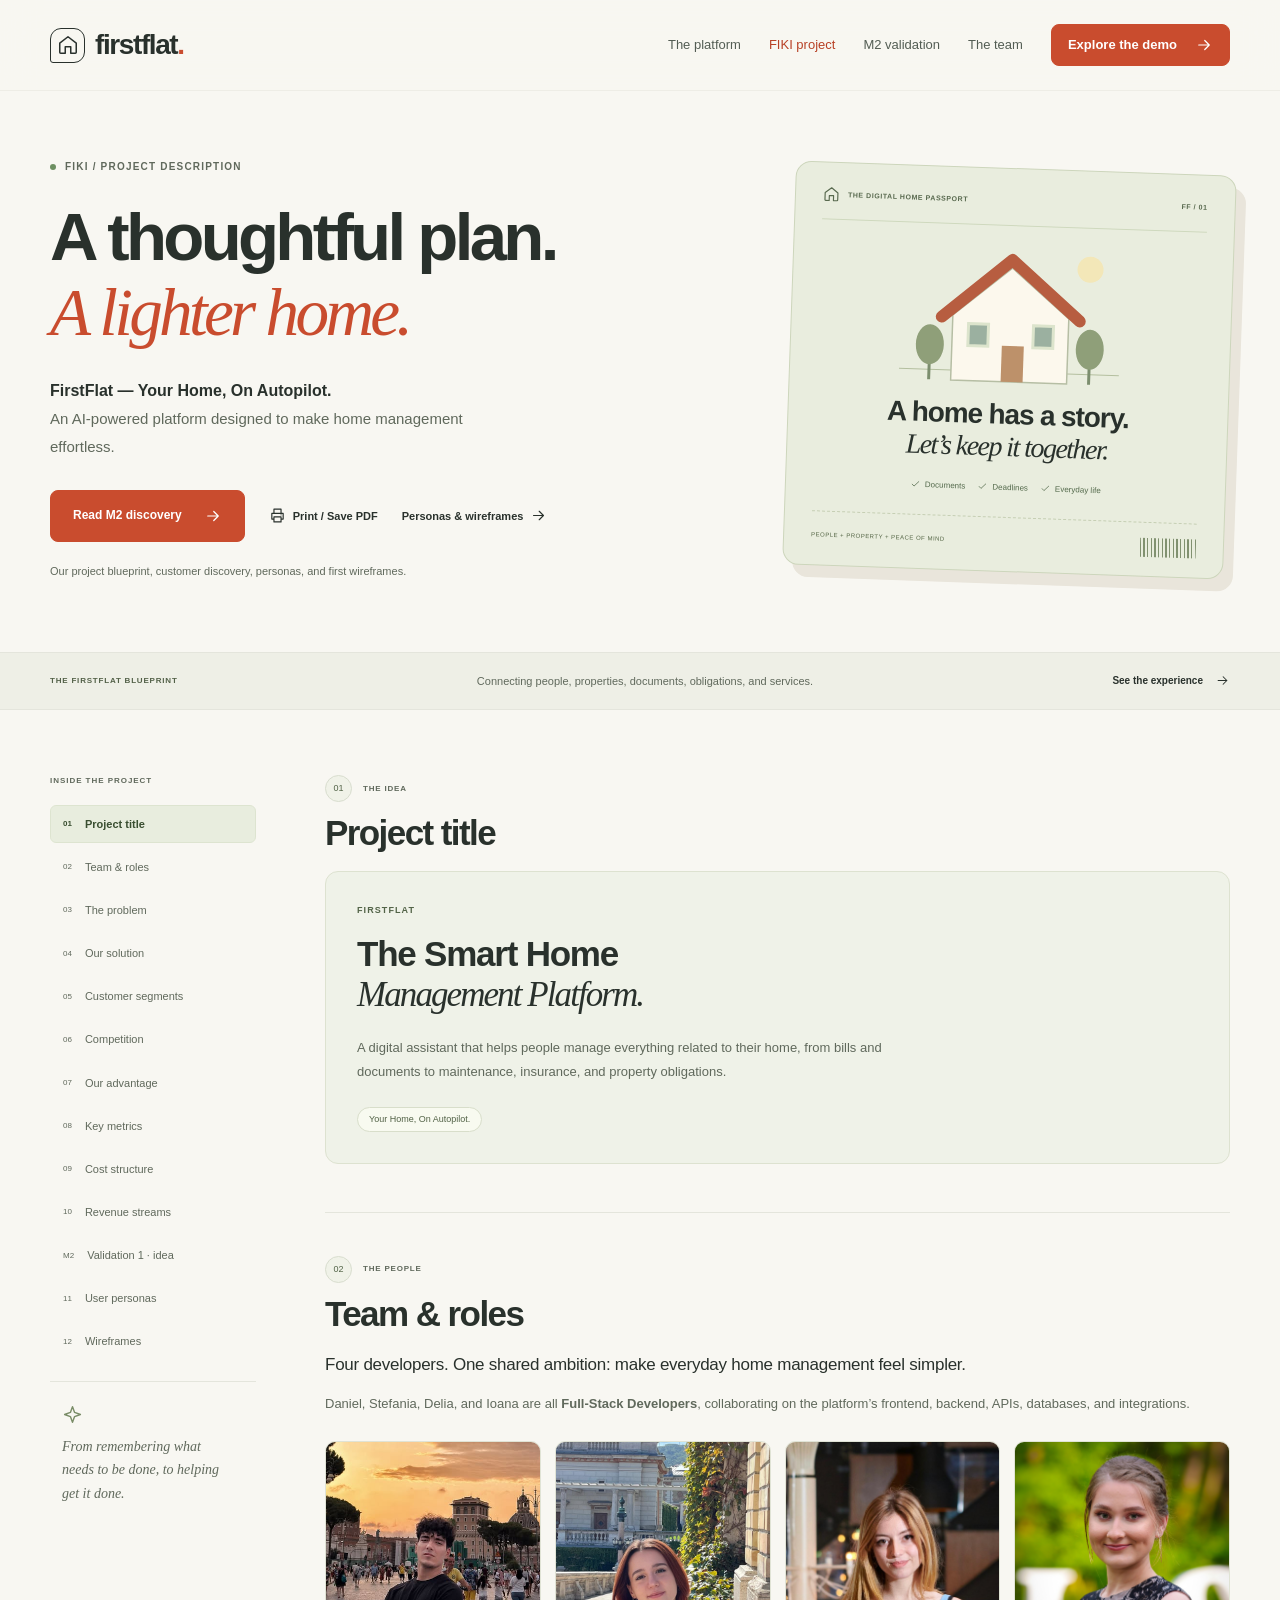
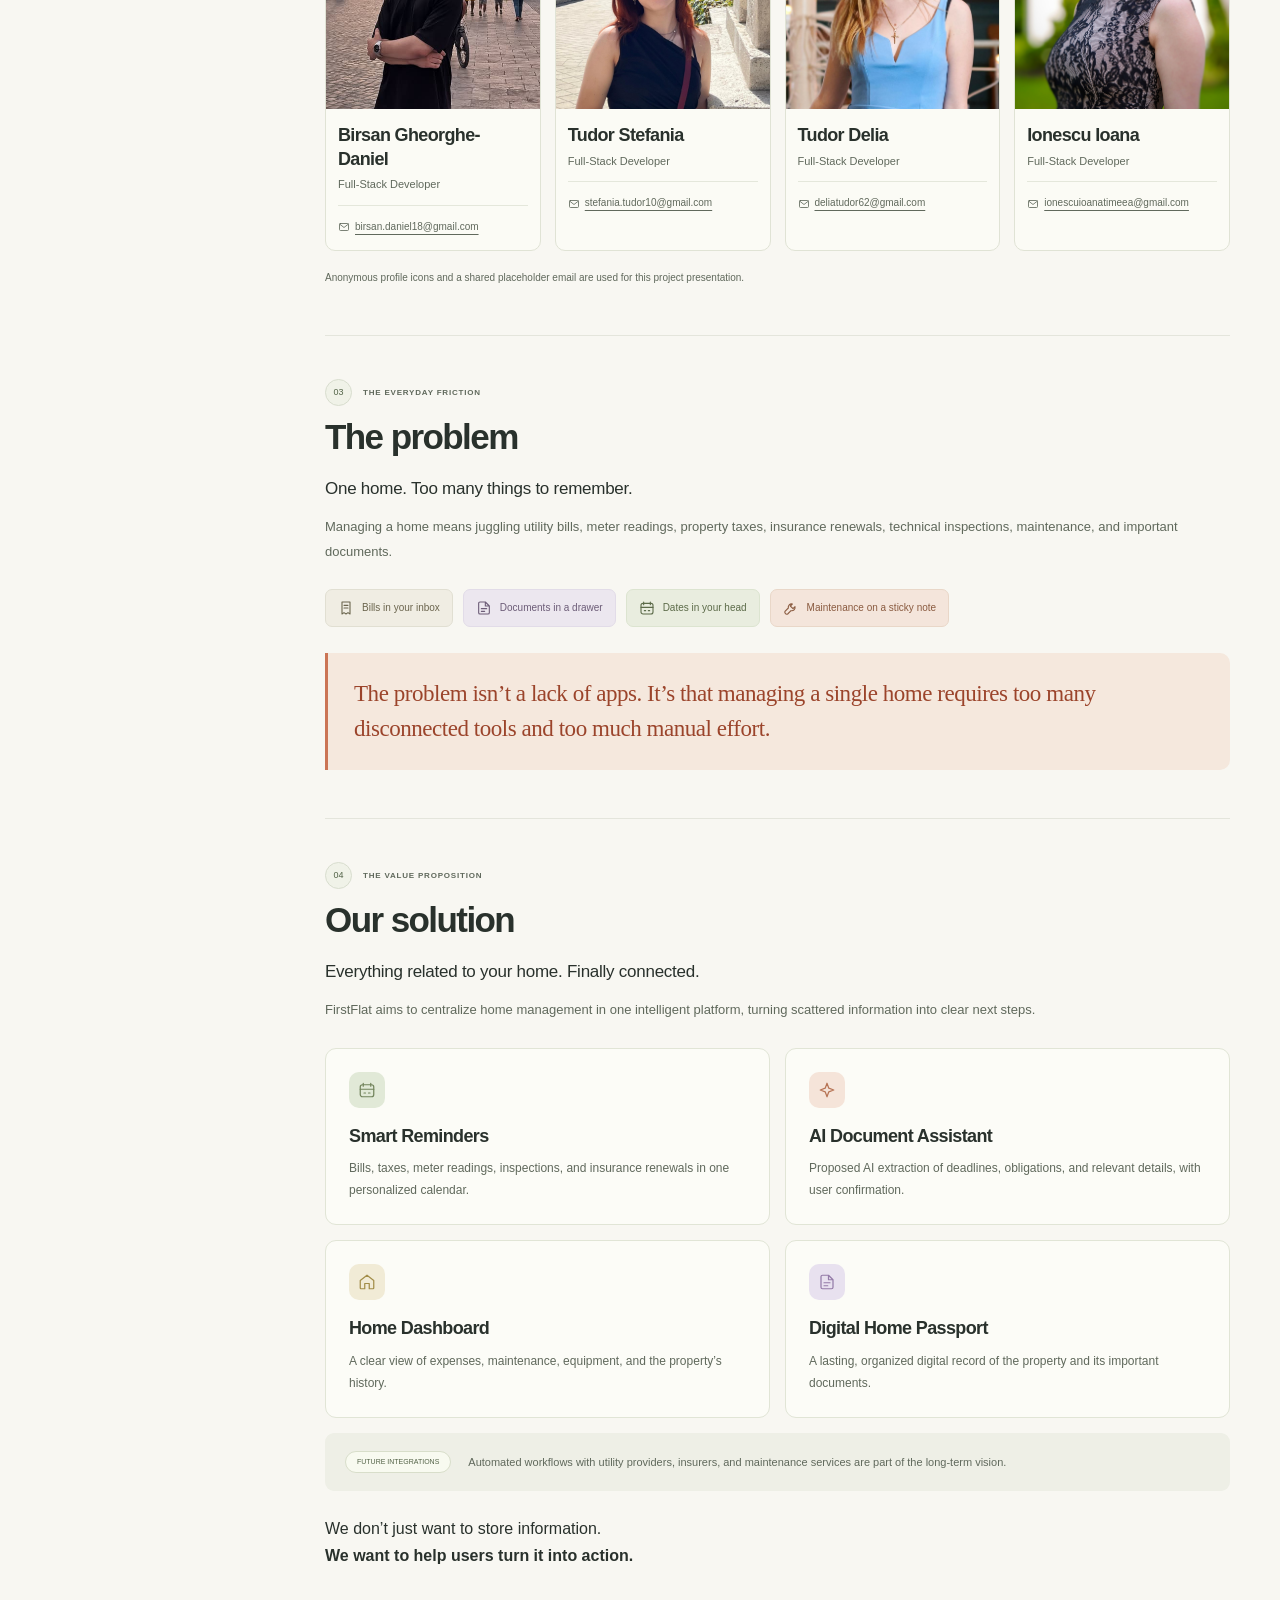
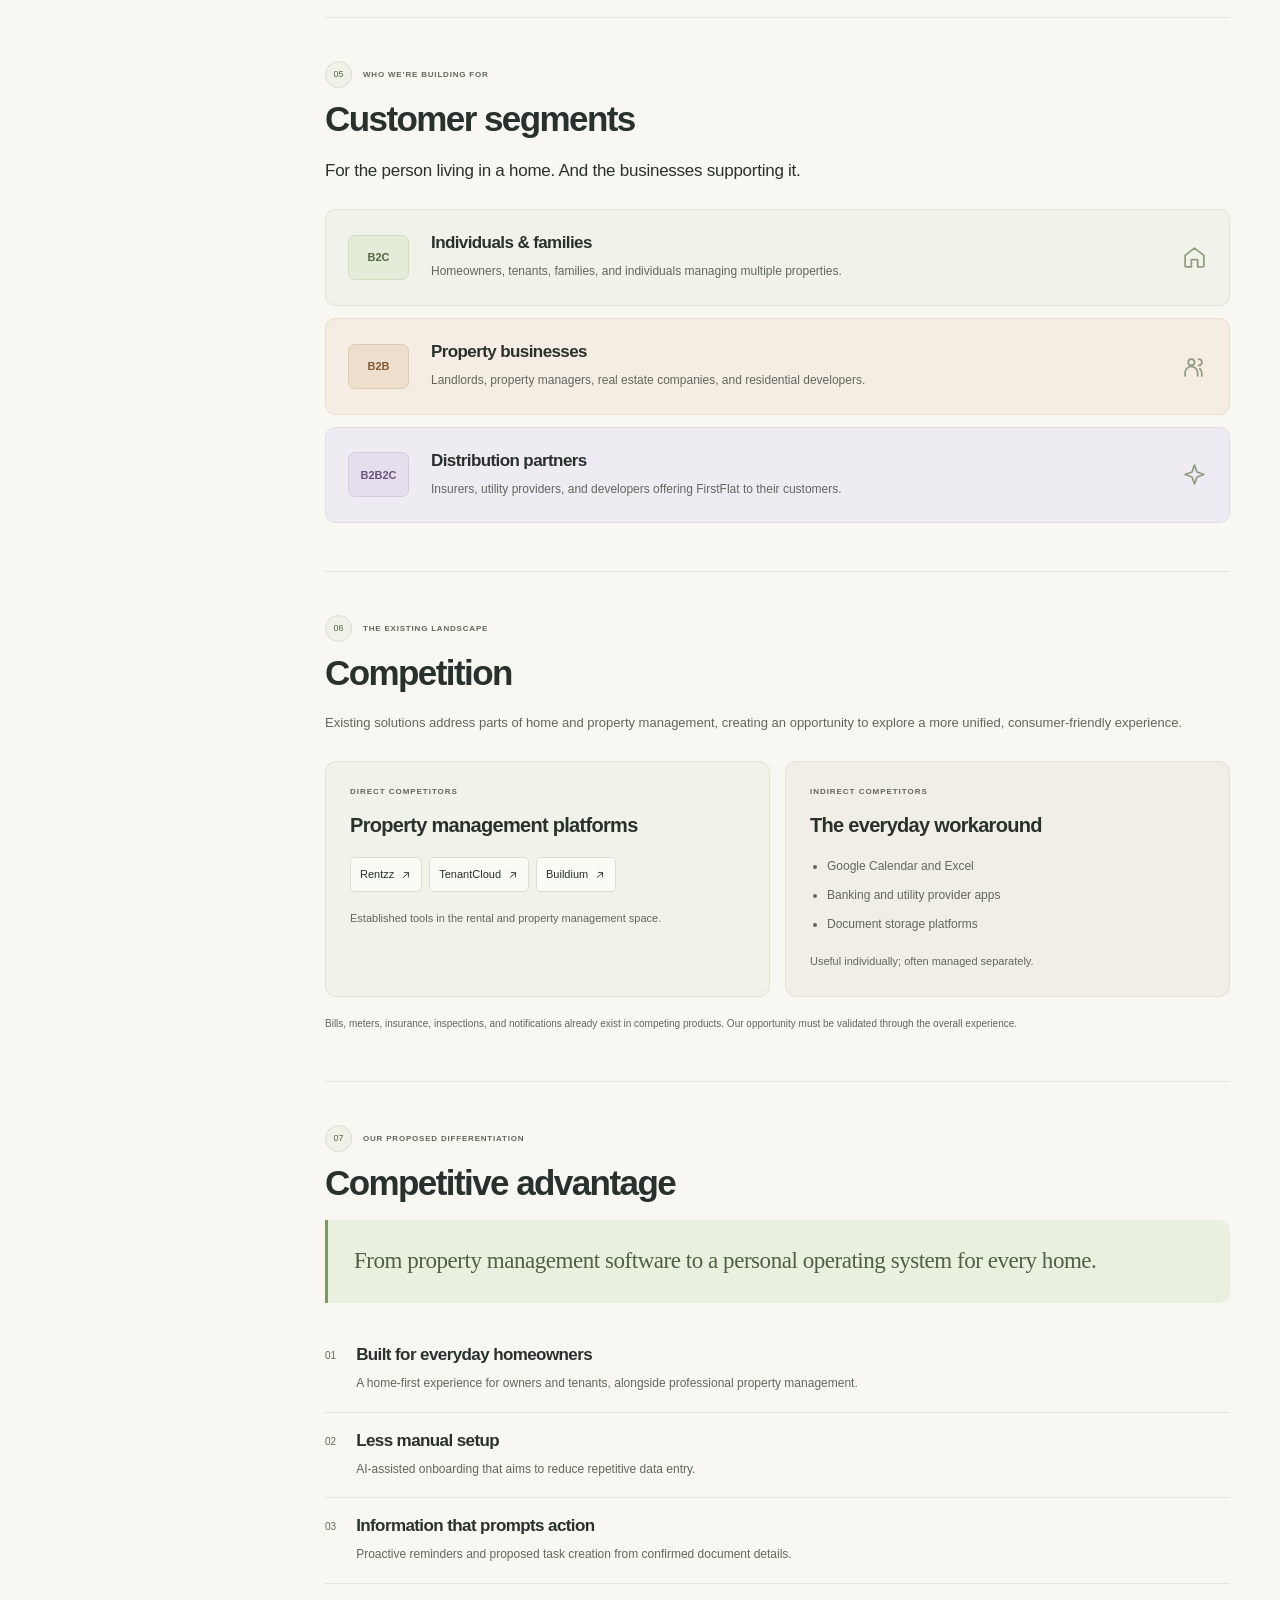
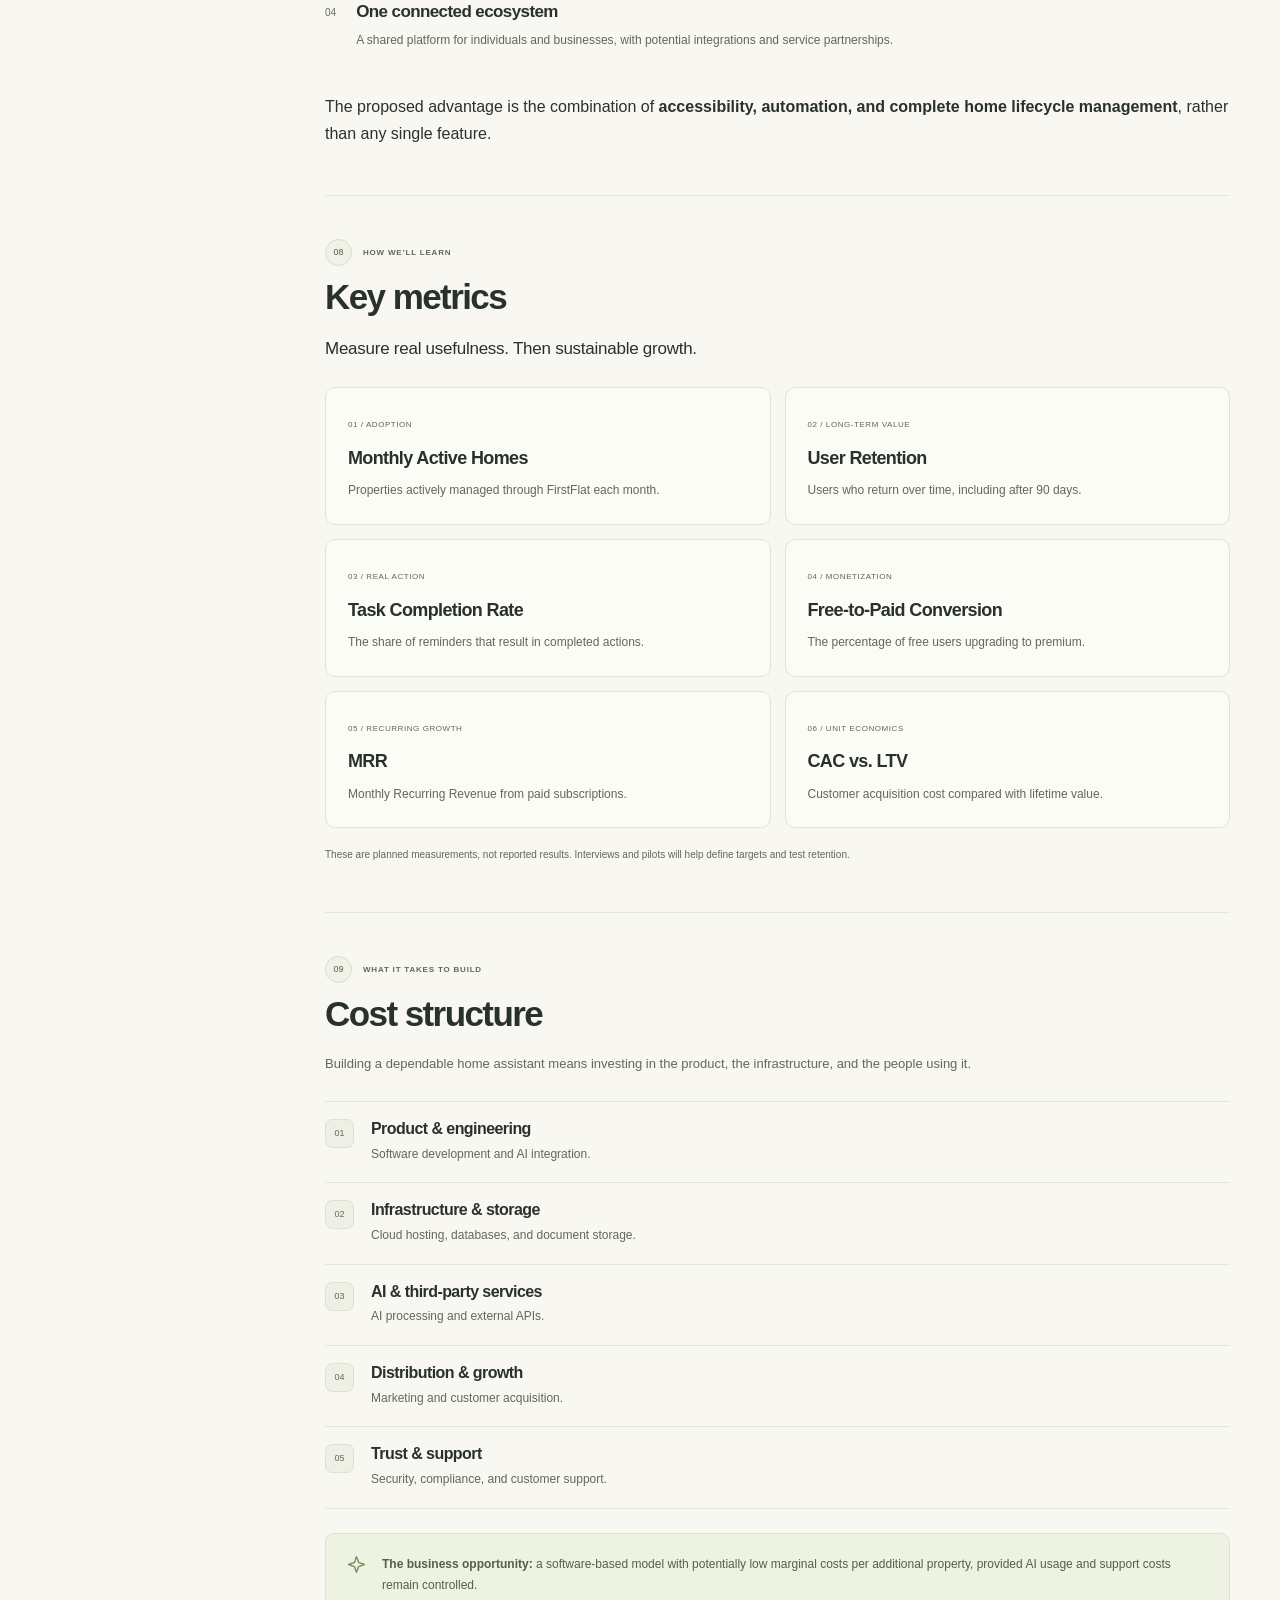
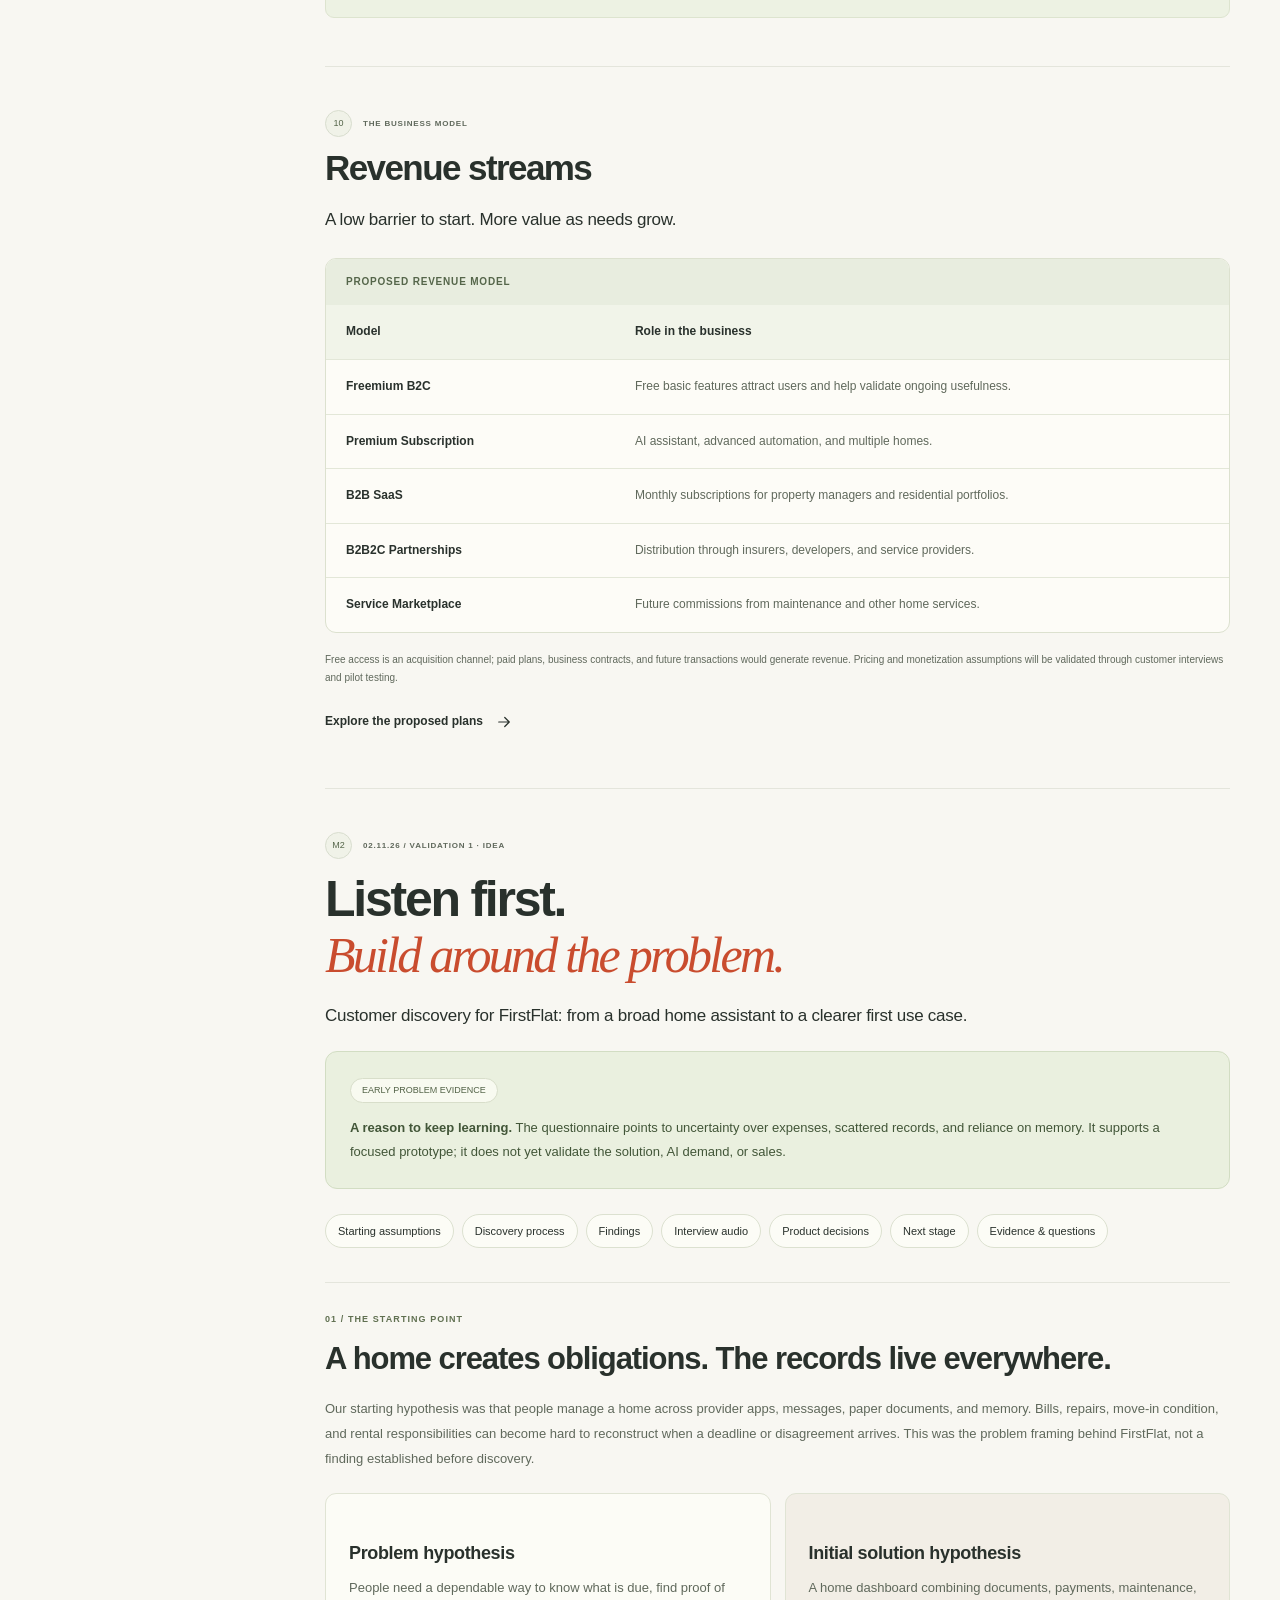
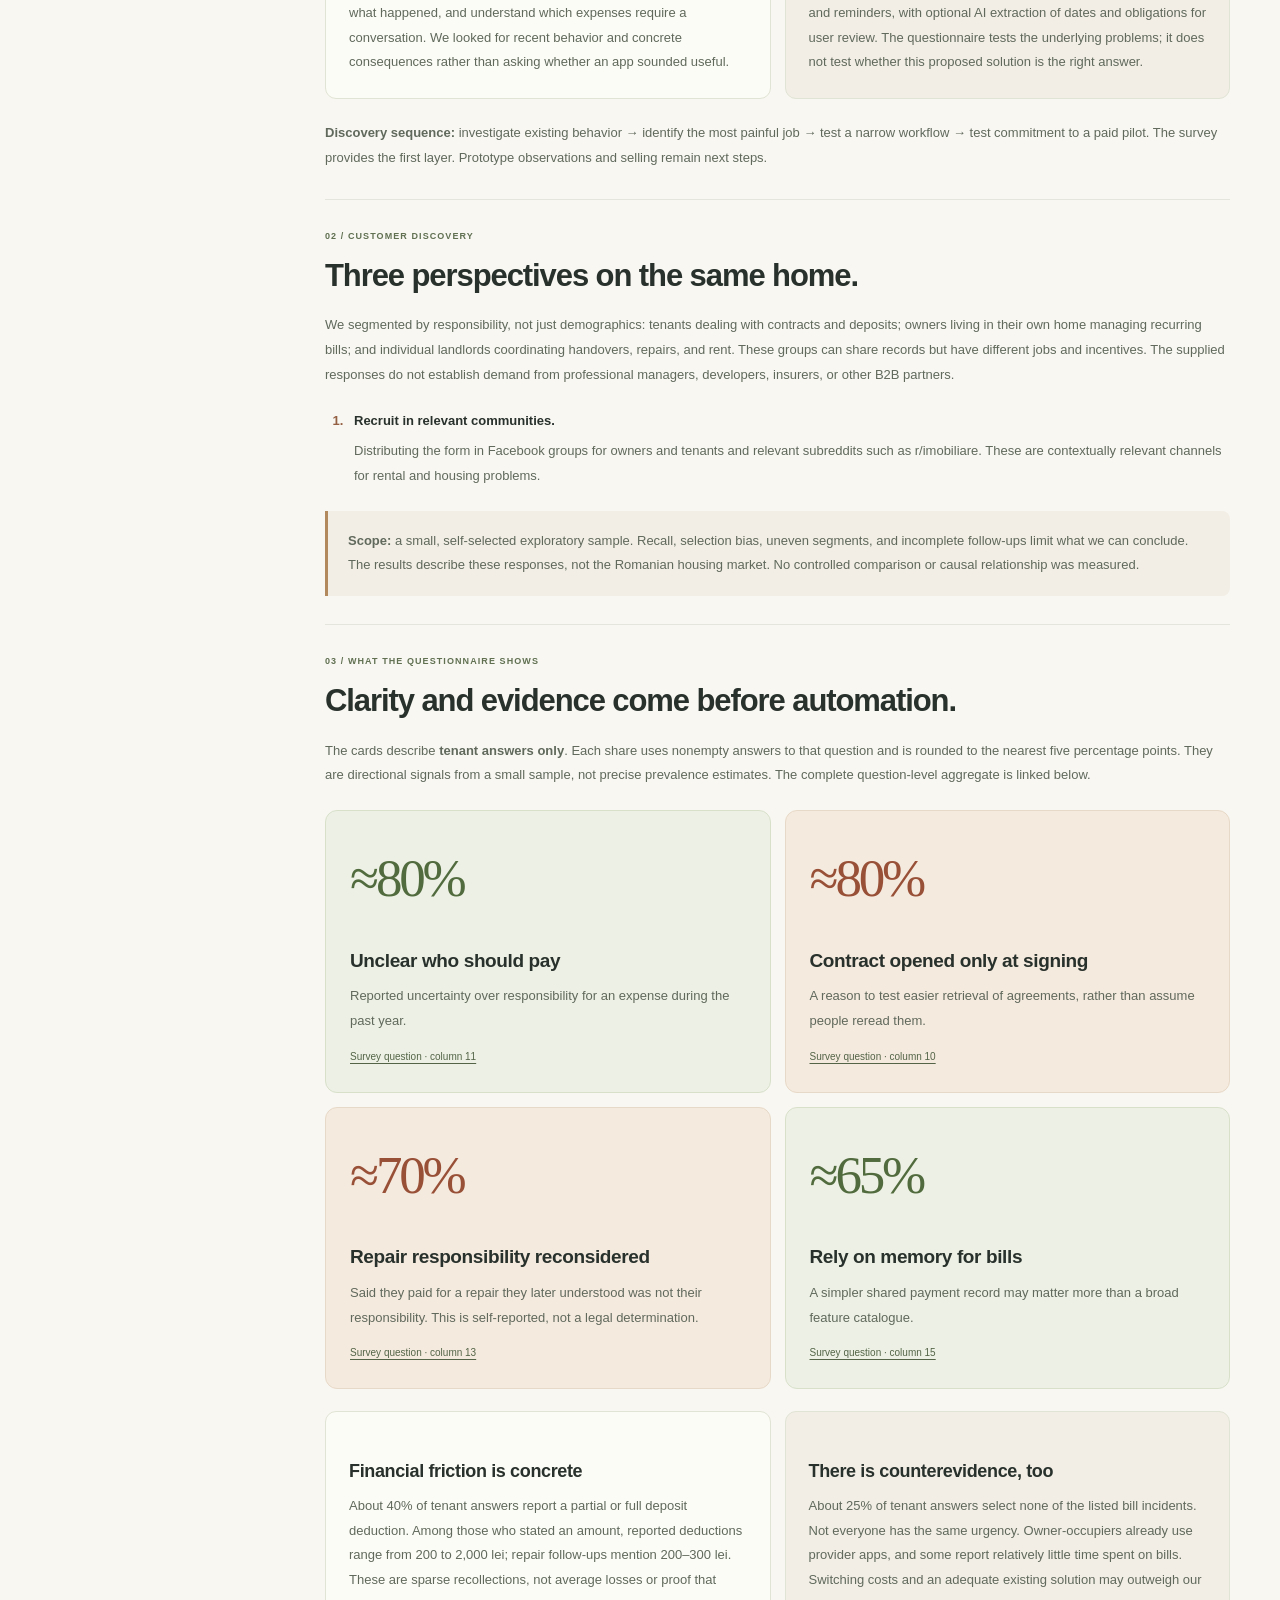
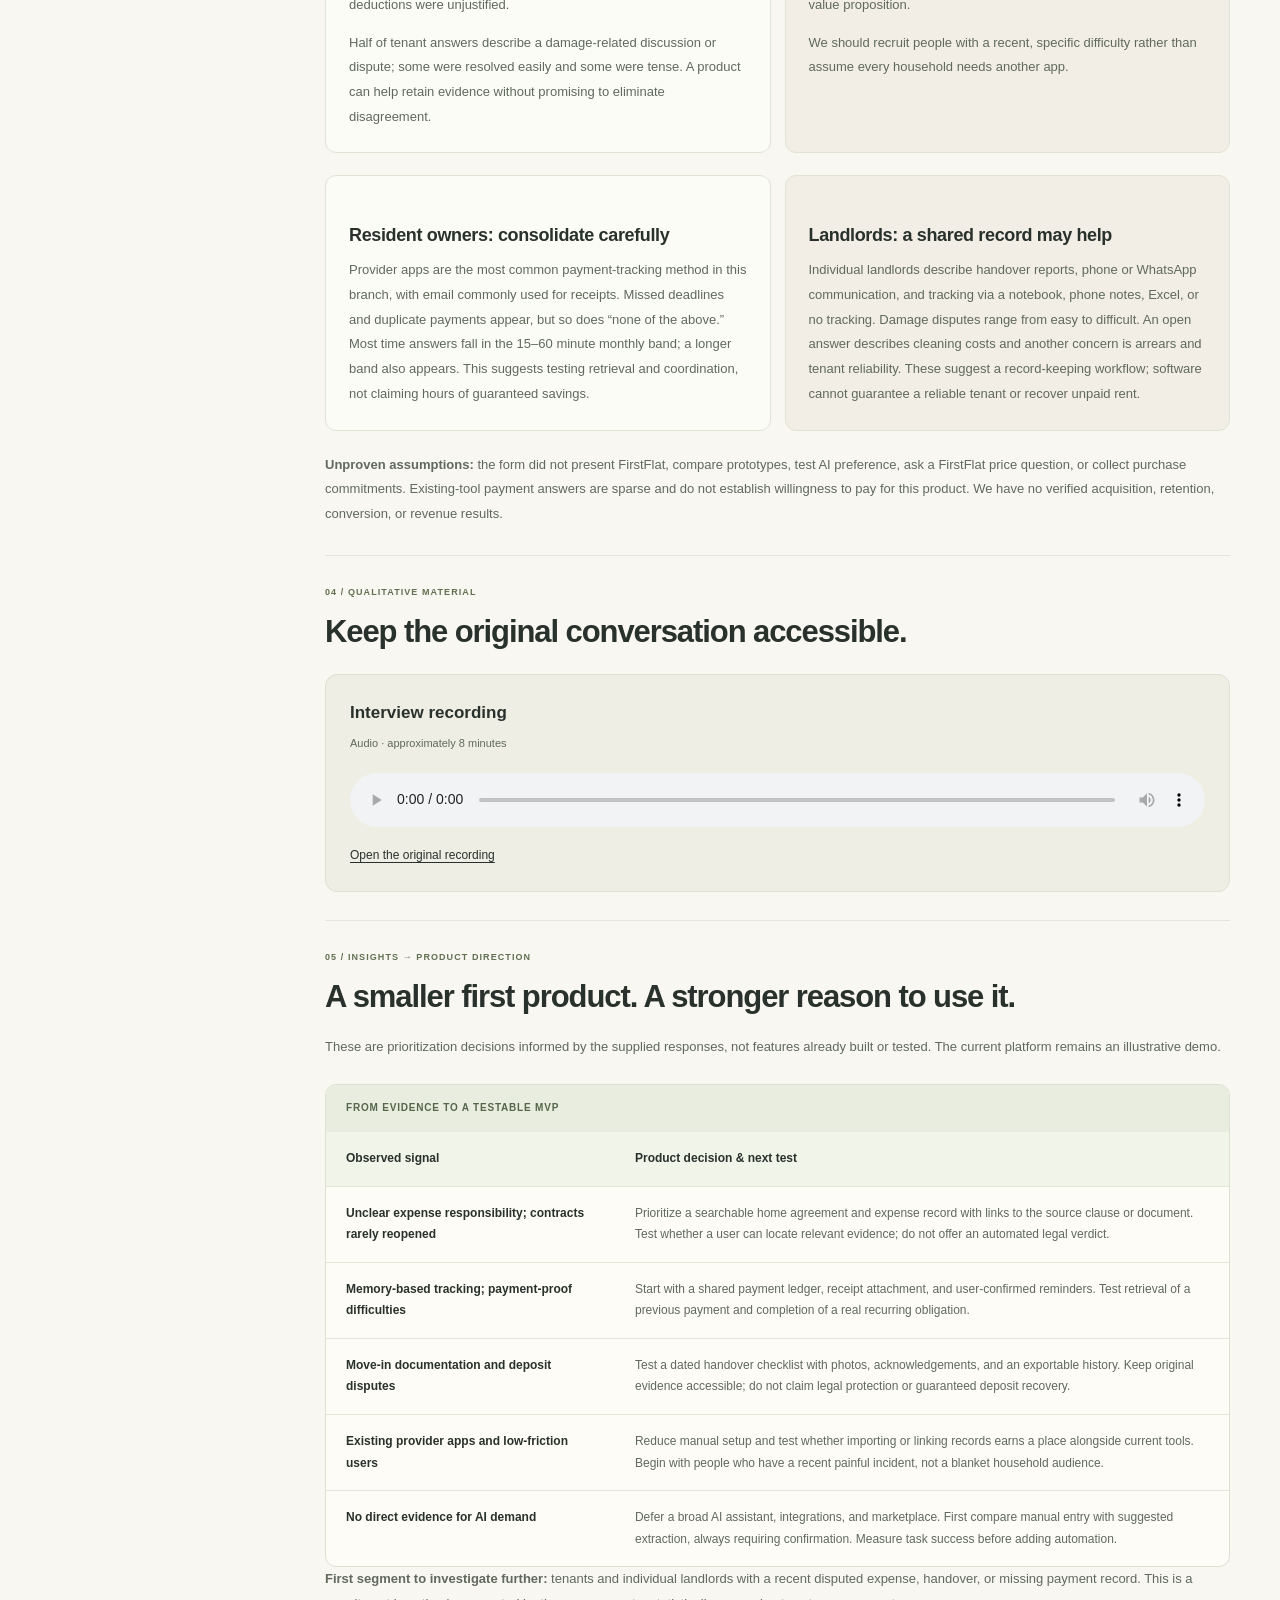
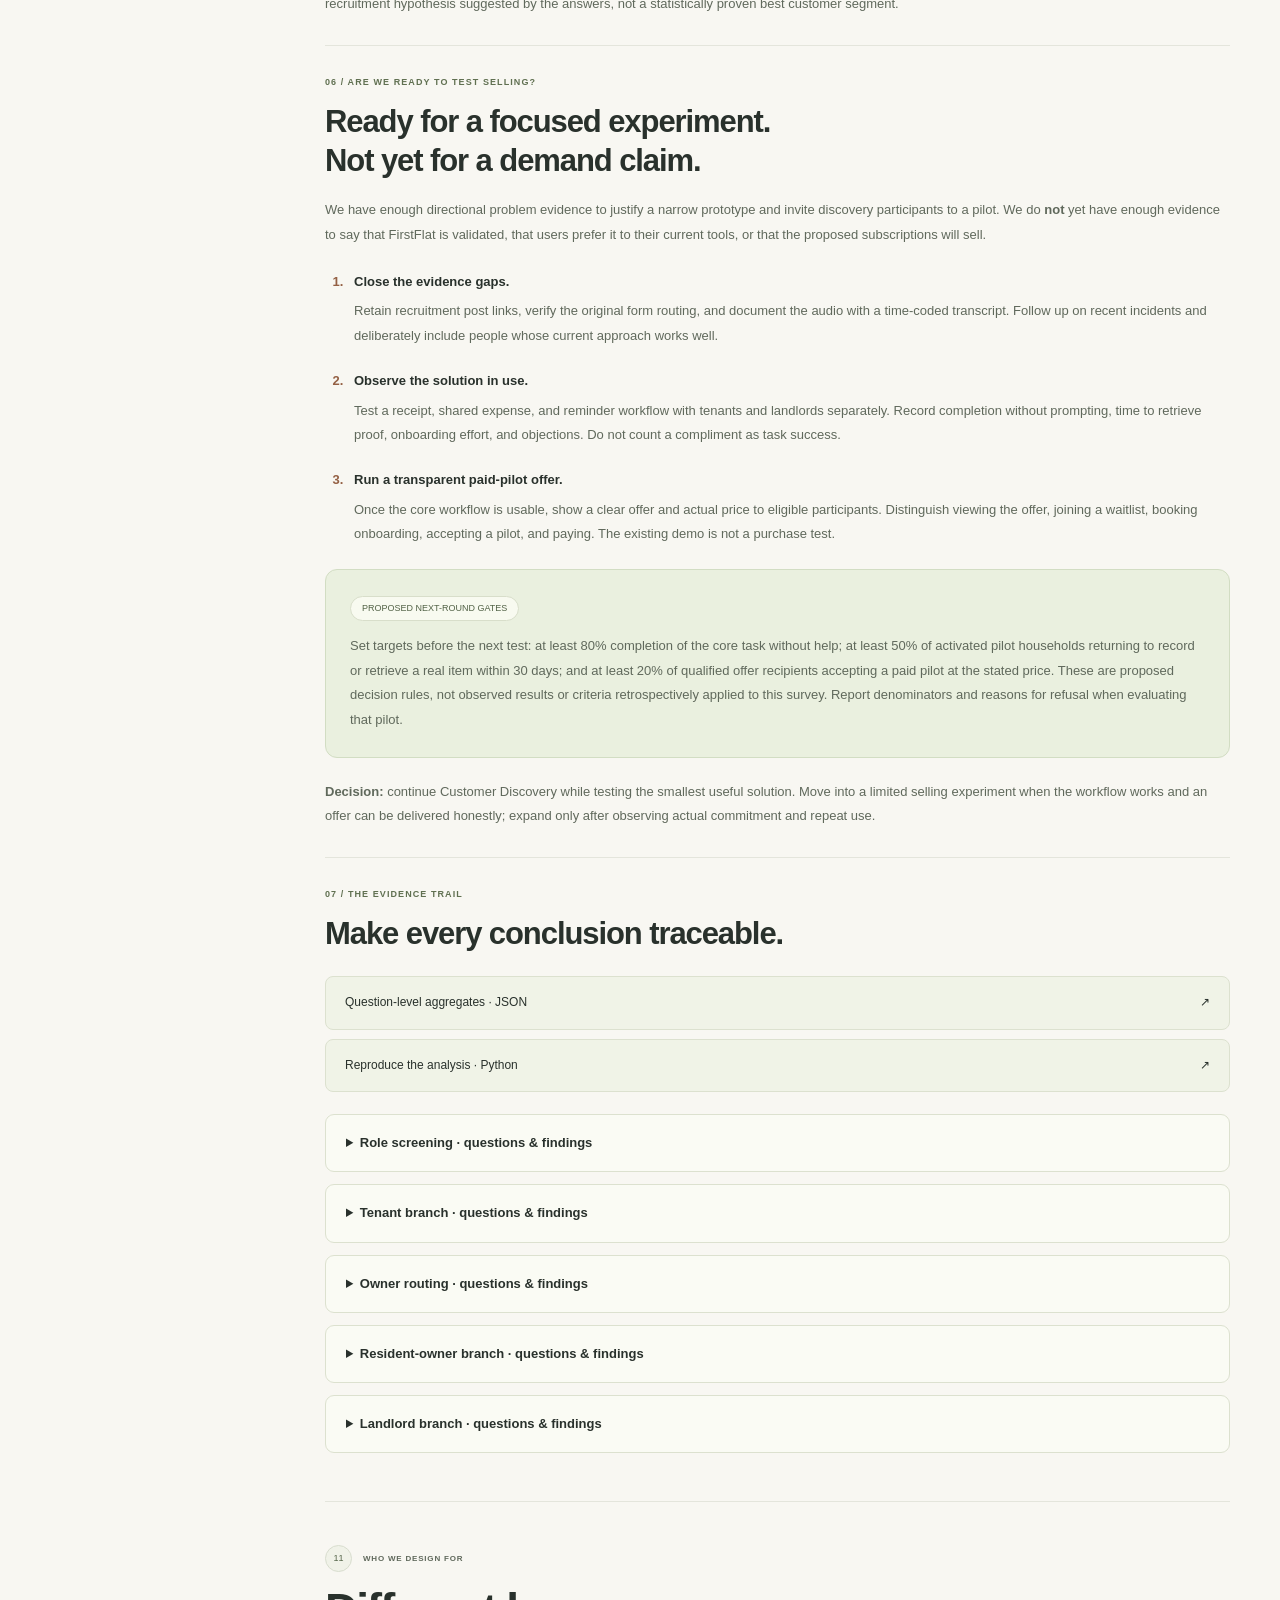
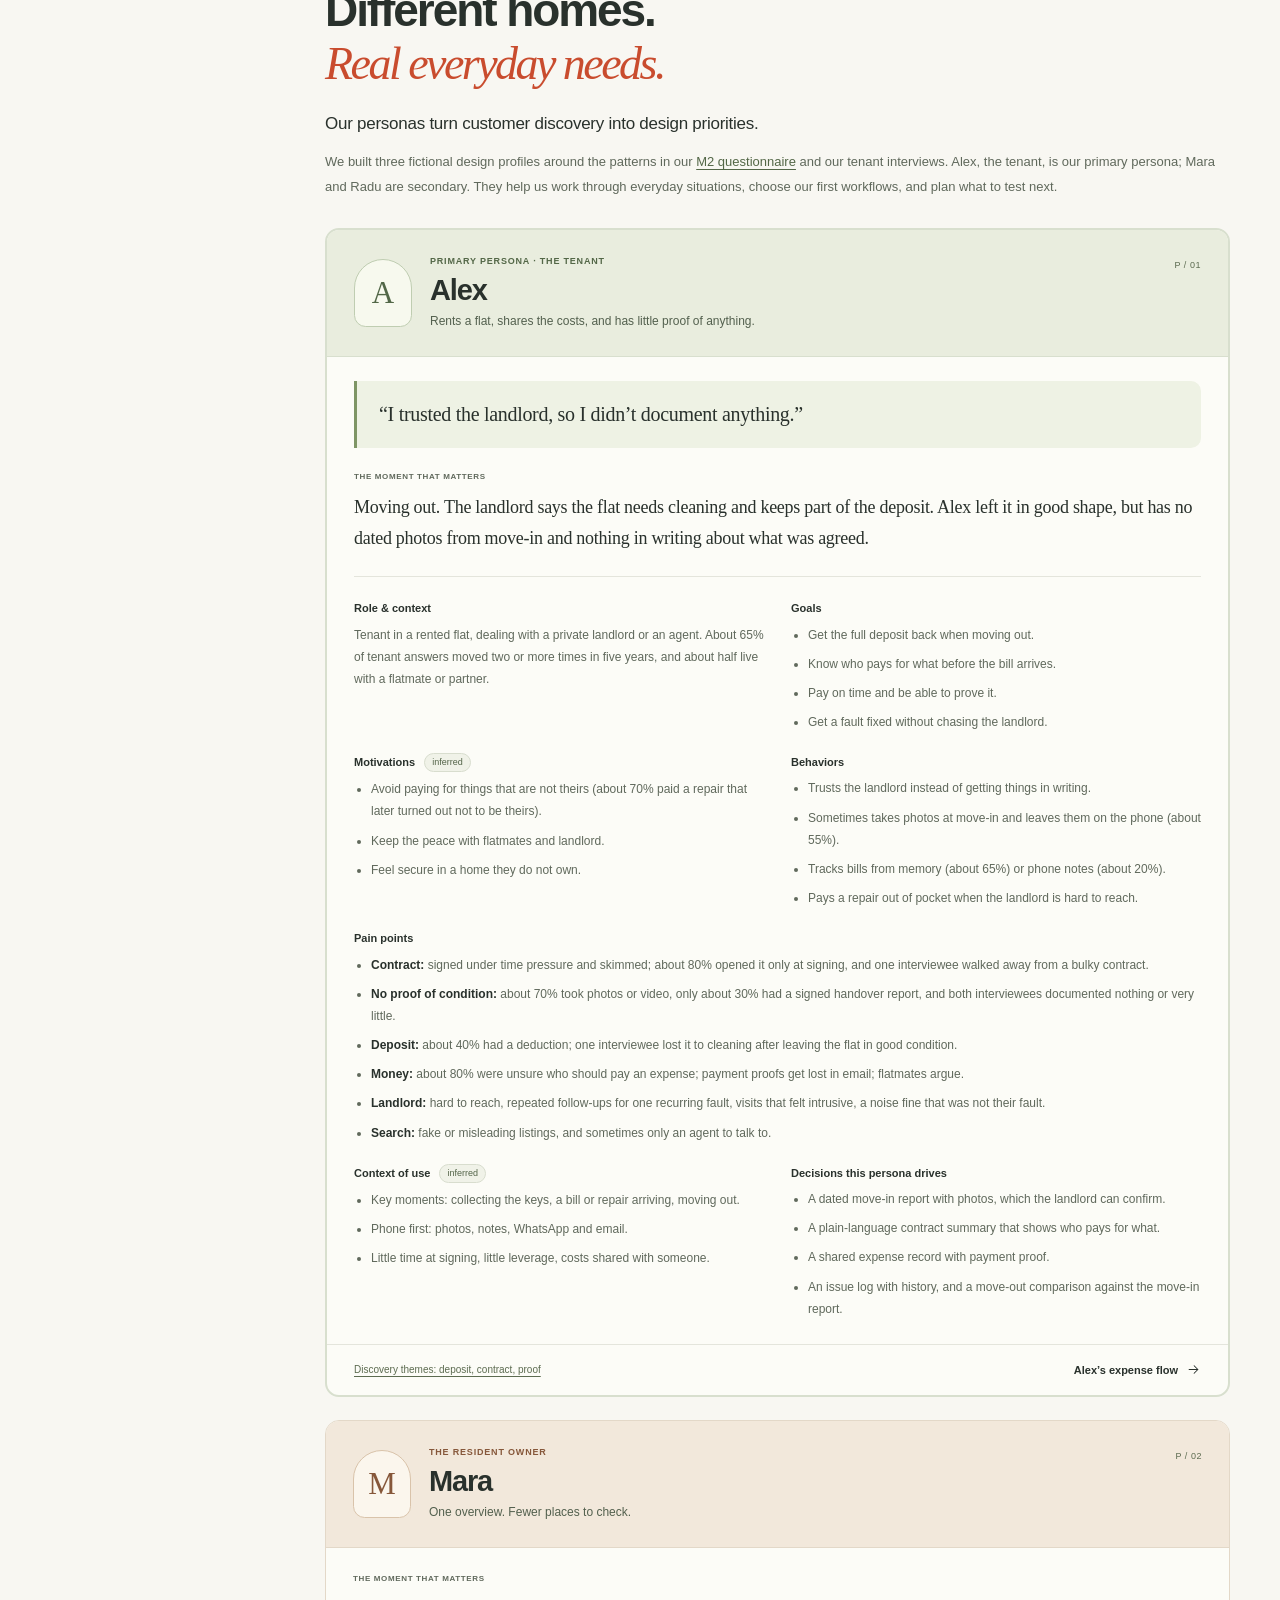
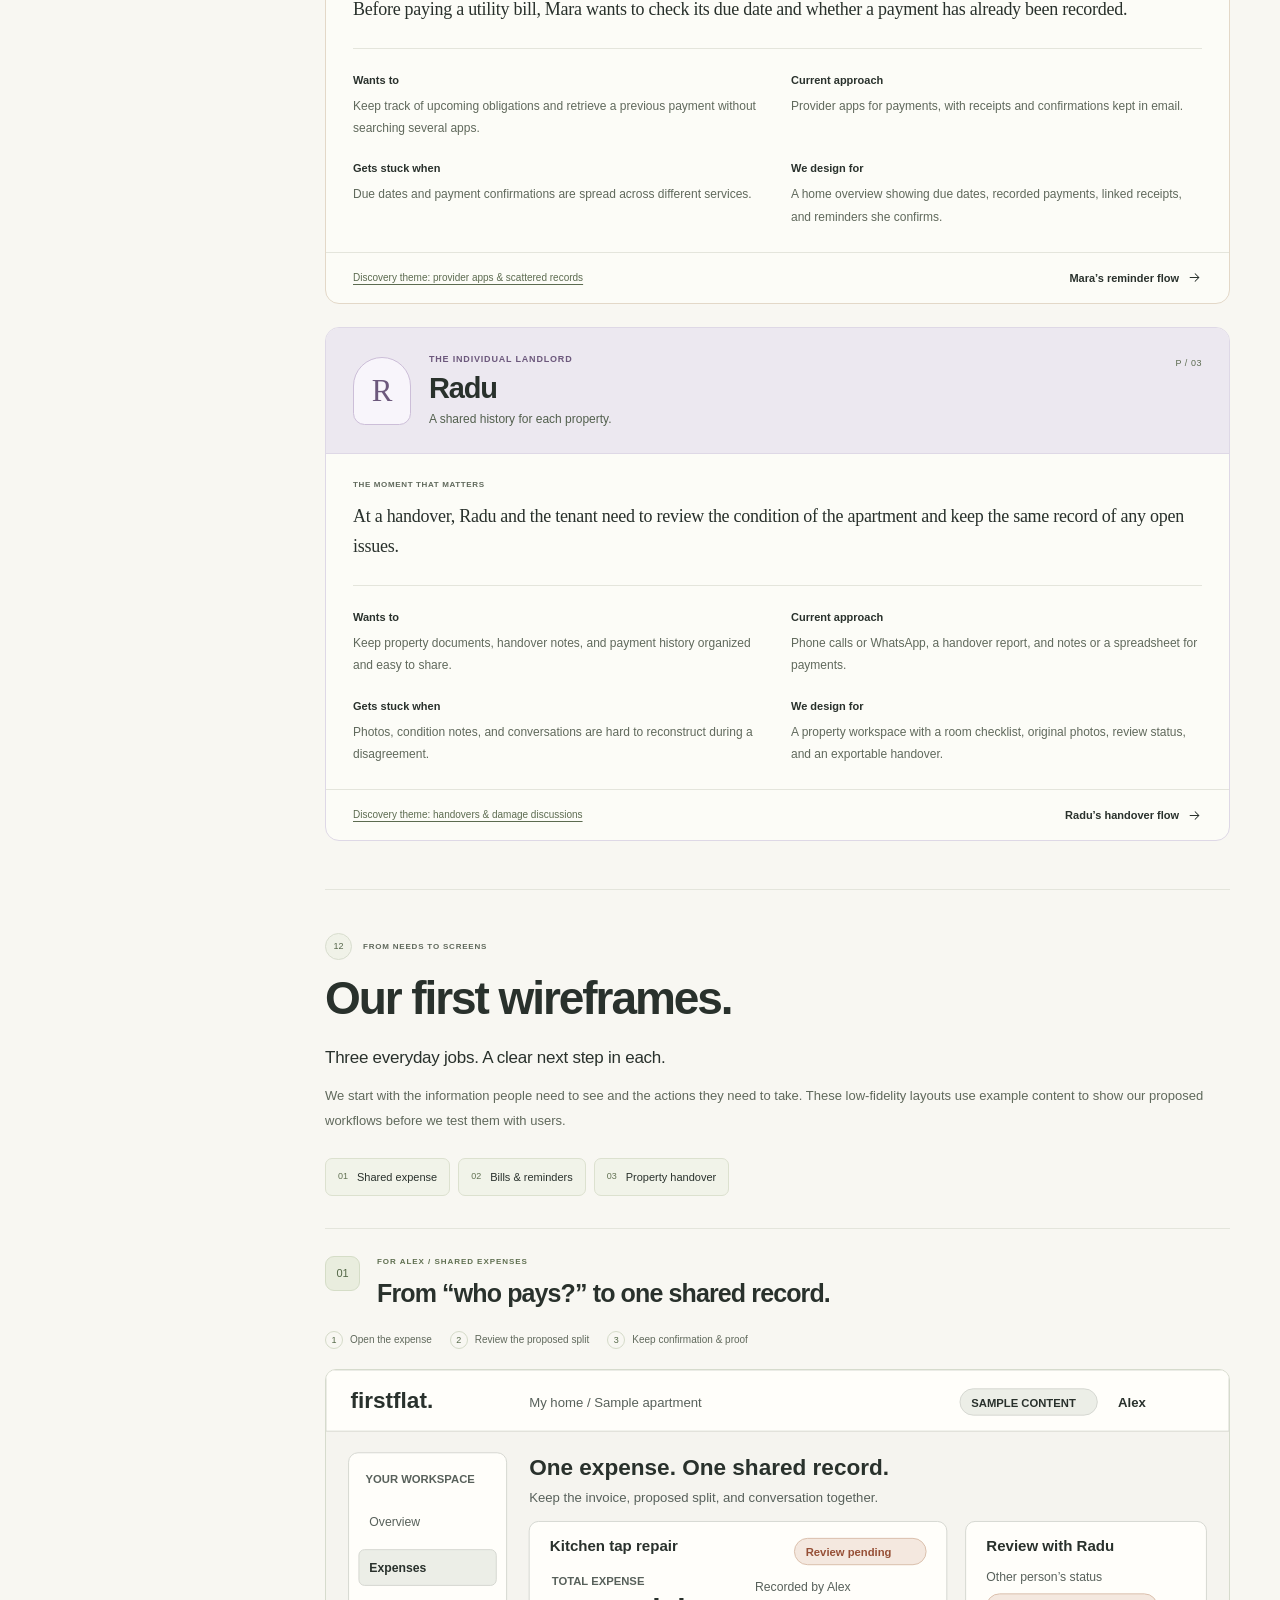
==== commit 266afc88: "add user persona" ====
--- a/fiki.html
+++ b/fiki.html
@@ -1,351 +1,356 @@
-<!DOCTYPE html>
-<html lang="en">
-  <head>
-    <meta charset="UTF-8" />
-    <meta name="viewport" content="width=device-width, initial-scale=1.0" />
-    <meta name="theme-color" content="#f8f7f2" />
-    <meta name="description" content="FirstFlat project brief, customer discovery, user personas, and early wireframes for shared expenses, bills, and property handovers." />
-    <link rel="icon" href="data:image/svg+xml,%3Csvg xmlns='http://www.w3.org/2000/svg' viewBox='0 0 32 32'%3E%3Crect width='32' height='32' rx='8' fill='%23c94c2e'/%3E%3Cpath d='M7 14 16 7l9 7v12h-7v-8h-4v8H7Z' fill='none' stroke='%23fffaf3' stroke-width='2' stroke-linejoin='round'/%3E%3C/svg%3E" />
-    <title>FirstFlat — FIKI Project Description</title>
-    <link rel="stylesheet" href="styles.css" />
-    <link rel="stylesheet" href="fiki.css" />
-    <script src="fiki.js" defer></script>
-  </head>
-  <body class="fiki-page">
-    <svg class="icon-library" aria-hidden="true" xmlns="http://www.w3.org/2000/svg"><defs>
-      <symbol id="i-home" viewBox="0 0 24 24"><path d="m3 10 9-7 9 7v10a1 1 0 0 1-1 1h-5v-7H9v7H4a1 1 0 0 1-1-1Z"/></symbol>
-      <symbol id="i-arrow" viewBox="0 0 24 24"><path d="M5 12h14m-6-6 6 6-6 6"/></symbol>
-      <symbol id="i-doc" viewBox="0 0 24 24"><path d="M14 3H6a2 2 0 0 0-2 2v14a2 2 0 0 0 2 2h12a2 2 0 0 0 2-2V9Zm0 0v6h6M8 13h8m-8 4h5"/></symbol>
-      <symbol id="i-spark" viewBox="0 0 24 24"><path d="m12 3 2.4 6.6L21 12l-6.6 2.4L12 21l-2.4-6.6L3 12l6.6-2.4Z"/></symbol>
-      <symbol id="i-check" viewBox="0 0 24 24"><path d="m5 12 4 4L19 6"/></symbol>
-      <symbol id="i-print" viewBox="0 0 24 24"><path d="M7 8V3h10v5M7 17H4V9h16v8h-3M7 14h10v7H7Zm10-3h.01"/></symbol>
-      <symbol id="i-mail" viewBox="0 0 24 24"><rect x="3" y="5" width="18" height="14" rx="2"/><path d="m3 6 9 7 9-7"/></symbol>
-      <symbol id="i-calendar" viewBox="0 0 24 24"><rect x="3" y="5" width="18" height="16" rx="3"/><path d="M7 3v4m10-4v4M3 11h18m-13 5h2m4 0h2"/></symbol>
-      <symbol id="i-bill" viewBox="0 0 24 24"><path d="M6 3h12v18l-3-2-3 2-3-2-3 2Zm3 5h6m-6 4h6"/></symbol>
-      <symbol id="i-tool" viewBox="0 0 24 24"><path d="M14 6a5 5 0 0 0-6 6L3 17a3 3 0 0 0 4 4l5-5a5 5 0 0 0 6-6l-3 3-4-4 3-3Z"/></symbol>
-      <symbol id="i-people" viewBox="0 0 24 24"><circle cx="9" cy="8" r="3"/><path d="M3 21v-3a6 6 0 0 1 12 0v3m1-16a3 3 0 0 1 0 6m3 10v-3a6 6 0 0 0-2-4"/></symbol>
-    </defs></svg>
-    <a href="#main" class="skip-link">Skip to project description</a>
-    <header class="site-header">
-      <nav class="nav container" aria-label="Main navigation">
-        <a class="brand" href="index.html" aria-label="FirstFlat home"><span class="brand-mark"><svg aria-hidden="true"><use href="#i-home"/></svg></span>firstflat<span class="brand-dot">.</span></a>
-        <button class="menu-toggle" id="menu-toggle" type="button" aria-controls="nav-links" aria-expanded="false" aria-label="Toggle navigation"><span></span><span></span></button>
-        <div class="nav-links" id="nav-links">
-          <a href="index.html">The platform</a><a href="fiki.html" aria-current="page">FIKI project</a><a href="#validation-m2">M2 validation</a><a href="#team">The team</a>
-          <a class="button button-small" href="index.html#demo">Explore the demo <svg class="icon" aria-hidden="true"><use href="#i-arrow"/></svg></a>
-        </div>
-      </nav>
-      <div class="fiki-reading-track" aria-hidden="true"><span id="reading-progress"></span></div>
-    </header>
-
-    <main id="main">
-      <section class="fiki-hero container" aria-labelledby="fiki-title">
-        <div class="fiki-hero-copy"><p class="eyebrow"><span class="live-dot"></span> FIKI / PROJECT DESCRIPTION</p><h1 id="fiki-title">A thoughtful plan.<br /><span class="serif accent">A lighter home.</span></h1><p class="fiki-hero-lead"><strong>FirstFlat — Your Home, On Autopilot.</strong><br />An AI-powered platform designed to make home management effortless.</p><div class="fiki-hero-actions"><a class="button" href="#validation-m2">Read M2 discovery <svg class="icon" aria-hidden="true"><use href="#i-arrow"/></svg></a><button type="button" class="text-link" data-print-brief><svg class="icon" aria-hidden="true"><use href="#i-print"/></svg> Print / Save PDF</button><a class="text-link" href="#personas">Personas &amp; wireframes <svg class="icon" aria-hidden="true"><use href="#i-arrow"/></svg></a></div><p class="fiki-hero-note">Our project blueprint, customer discovery, personas, and first wireframes.</p></div>
-        <div class="fiki-passport" aria-label="FirstFlat project at a glance"><div class="passport-top"><svg class="icon" aria-hidden="true"><use href="#i-home"/></svg><span>THE DIGITAL HOME PASSPORT</span><span class="passport-mark">FF / 01</span></div><div class="passport-home" aria-hidden="true"><svg viewBox="0 0 280 170" xmlns="http://www.w3.org/2000/svg"><path d="M30 140h220" stroke="#b4bf9f"/><path d="M82 85 140 36l58 49v65H82Z" fill="#fcf8ed" stroke="#b6bea4" stroke-width="1.5"/><path d="m71 87 69-59 69 59" fill="none" stroke="#b75d40" stroke-width="12" stroke-linecap="round" stroke-linejoin="round"/><path d="M132 114h22v36h-22Z" fill="#bd916a"/><path d="M98 93h20v22H98Zm65 0h20v22h-20Z" fill="#9bb0a0" stroke="#dce4cc" stroke-width="3"/><path d="M60 127v23m160-23v23" stroke="#7c8e6e" stroke-width="3"/><ellipse cx="60" cy="115" rx="14" ry="20" fill="#8f9f79"/><ellipse cx="220" cy="115" rx="14" ry="20" fill="#8f9f79"/><circle cx="218" cy="35" r="13" fill="#f3e7b8"/></svg></div><h2>A home has a story.<br /><span class="serif">Let’s keep it together.</span></h2><div class="passport-tags"><span><svg class="icon" aria-hidden="true"><use href="#i-check"/></svg> Documents</span><span><svg class="icon" aria-hidden="true"><use href="#i-check"/></svg> Deadlines</span><span><svg class="icon" aria-hidden="true"><use href="#i-check"/></svg> Everyday life</span></div><div class="passport-bottom"><span>PEOPLE + PROPERTY + PEACE OF MIND</span><span class="passport-barcode" aria-hidden="true"></span></div></div>
-      </section>
-
-      <div class="fiki-intro-strip"><div class="container"><span>THE FIRSTFLAT BLUEPRINT</span><p>Connecting people, properties, documents, obligations, and services.</p><a href="index.html" class="text-link">See the experience <svg class="icon" aria-hidden="true"><use href="#i-arrow"/></svg></a></div></div>
-
-      <div class="fiki-layout container">
-        <aside class="fiki-sidebar"><nav aria-label="Project sections"><p class="eyebrow">INSIDE THE PROJECT</p><ol class="fiki-toc">
-          <li><a href="#project-title" aria-current="location"><span>01</span> Project title</a></li>
-          <li><a href="#team"><span>02</span> Team &amp; roles</a></li>
-          <li><a href="#problem"><span>03</span> The problem</a></li>
-          <li><a href="#solution"><span>04</span> Our solution</a></li>
-          <li><a href="#customers"><span>05</span> Customer segments</a></li>
-          <li><a href="#competition"><span>06</span> Competition</a></li>
-          <li><a href="#advantage"><span>07</span> Our advantage</a></li>
-          <li><a href="#metrics"><span>08</span> Key metrics</a></li>
-          <li><a href="#costs"><span>09</span> Cost structure</a></li>
-          <li><a href="#revenue"><span>10</span> Revenue streams</a></li>
-          <li><a href="#validation-m2"><span>M2</span> Validation 1 · idea</a></li>
-          <li><a href="#personas"><span>11</span> User personas</a></li>
-          <li><a href="#wireframes"><span>12</span> Wireframes</a></li>
-        </ol></nav><div class="fiki-sidebar-note"><svg class="icon" aria-hidden="true"><use href="#i-spark"/></svg><p>From remembering what needs to be done, to helping get it done.</p></div></aside>
-
-        <div class="fiki-content">
-          <section class="brief-section" id="project-title" data-brief-section aria-labelledby="title-heading"><div class="brief-section-label"><span>01</span><p>THE IDEA</p></div><h2 id="title-heading">Project title</h2><div class="brief-title-card"><span class="eyebrow">FIRSTFLAT</span><h3>The Smart Home<br /><span class="serif">Management Platform.</span></h3><p>A digital assistant that helps people manage everything related to their home, from bills and documents to maintenance, insurance, and property obligations.</p><span class="brief-chip">Your Home, On Autopilot.</span></div></section>
-
-          <section class="brief-section" id="team" data-brief-section aria-labelledby="team-heading"><div class="brief-section-label"><span>02</span><p>THE PEOPLE</p></div><h2 id="team-heading">Team &amp; roles</h2><p class="brief-lead">Three developers. One shared ambition: make everyday home management feel simpler.</p><p>Daniel, Stefania, and Delia are all <strong>Full-Stack Developers</strong>, collaborating on the platform’s frontend, backend, APIs, databases, and integrations.</p><div class="brief-team-grid">
-            <article class="brief-person"><div class="brief-portrait"><img src="assets/team/Daniel_Birsan.png" alt="profile icon for Daniel" width="480" height="560" loading="lazy" /></div><div class="brief-person-info"><h3>Birsan Gheorghe-Daniel</h3><p class="brief-role">Full-Stack Developer</p><p class="brief-email"><svg class="icon" aria-hidden="true"><use href="#i-mail"/></svg><a href="mailto:birsan.daniel18@gmail.com">birsan.daniel18@gmail.com</a></p></div></article>
-            <article class="brief-person"><div class="brief-portrait"><img src="assets/team/Stefania_Tudor.png" alt="profile icon for Stefania" width="480" height="560" loading="lazy" /></div><div class="brief-person-info"><h3>Tudor Stefania</h3><p class="brief-role">Full-Stack Developer</p><p class="brief-email"><svg class="icon" aria-hidden="true"><use href="#i-mail"/></svg><a href="mailto:stefania.tudor10@gmail.com">stefania.tudor10@gmail.com</a></p></div></article>
-            <article class="brief-person"><div class="brief-portrait"><img src="assets/team/Delia_Tudor.png" alt="profile icon for Delia" width="480" height="560" loading="lazy" /></div><div class="brief-person-info"><h3>Tudor Delia</h3><p class="brief-role">Full-Stack Developer</p><p class="brief-email"><svg class="icon" aria-hidden="true"><use href="#i-mail"/></svg><a href="mailto:deliatudor62@gmail.com">deliatudor62@gmail.com</a></p></div></article>
-          </div><p class="brief-note">Anonymous profile icons and a shared placeholder email are used for this project presentation.</p></section>
-
-          <section class="brief-section" id="problem" data-brief-section aria-labelledby="problem-heading"><div class="brief-section-label"><span>03</span><p>THE EVERYDAY FRICTION</p></div><h2 id="problem-heading">The problem</h2><p class="brief-lead">One home. Too many things to remember.</p><p>Managing a home means juggling utility bills, meter readings, property taxes, insurance renewals, technical inspections, maintenance, and important documents.</p><div class="problem-cloud" aria-label="Disconnected home management tasks"><span><svg class="icon" aria-hidden="true"><use href="#i-bill"/></svg> Bills in your inbox</span><span><svg class="icon" aria-hidden="true"><use href="#i-doc"/></svg> Documents in a drawer</span><span><svg class="icon" aria-hidden="true"><use href="#i-calendar"/></svg> Dates in your head</span><span><svg class="icon" aria-hidden="true"><use href="#i-tool"/></svg> Maintenance on a sticky note</span></div><blockquote class="brief-quote">The problem isn’t a lack of apps. It’s that managing a single home requires too many disconnected tools and too much manual effort.</blockquote></section>
-
-          <section class="brief-section" id="solution" data-brief-section aria-labelledby="solution-heading"><div class="brief-section-label"><span>04</span><p>THE VALUE PROPOSITION</p></div><h2 id="solution-heading">Our solution</h2><p class="brief-lead">Everything related to your home. Finally connected.</p><p>FirstFlat aims to centralize home management in one intelligent platform, turning scattered information into clear next steps.</p><div class="brief-solution-grid">
-            <article><span class="feature-icon sage"><svg class="icon" aria-hidden="true"><use href="#i-calendar"/></svg></span><h3>Smart Reminders</h3><p>Bills, taxes, meter readings, inspections, and insurance renewals in one personalized calendar.</p></article>
-            <article><span class="feature-icon peach"><svg class="icon" aria-hidden="true"><use href="#i-spark"/></svg></span><h3>AI Document Assistant</h3><p>Proposed AI extraction of deadlines, obligations, and relevant details, with user confirmation.</p></article>
-            <article><span class="feature-icon butter"><svg class="icon" aria-hidden="true"><use href="#i-home"/></svg></span><h3>Home Dashboard</h3><p>A clear view of expenses, maintenance, equipment, and the property’s history.</p></article>
-            <article><span class="feature-icon lavender"><svg class="icon" aria-hidden="true"><use href="#i-doc"/></svg></span><h3>Digital Home Passport</h3><p>A lasting, organized digital record of the property and its important documents.</p></article>
-          </div><div class="brief-future"><span class="brief-chip">FUTURE INTEGRATIONS</span><p>Automated workflows with utility providers, insurers, and maintenance services are part of the long-term vision.</p></div><p class="brief-takeaway">We don’t just want to store information.<br /><strong>We want to help users turn it into action.</strong></p></section>
-
-          <section class="brief-section" id="customers" data-brief-section aria-labelledby="customers-heading"><div class="brief-section-label"><span>05</span><p>WHO WE’RE BUILDING FOR</p></div><h2 id="customers-heading">Customer segments</h2><p class="brief-lead">For the person living in a home. And the businesses supporting it.</p><div class="brief-segments">
-            <article><span class="segment-label">B2C</span><div><h3>Individuals &amp; families</h3><p>Homeowners, tenants, families, and individuals managing multiple properties.</p></div><svg class="icon" aria-hidden="true"><use href="#i-home"/></svg></article>
-            <article><span class="segment-label">B2B</span><div><h3>Property businesses</h3><p>Landlords, property managers, real estate companies, and residential developers.</p></div><svg class="icon" aria-hidden="true"><use href="#i-people"/></svg></article>
-            <article><span class="segment-label">B2B2C</span><div><h3>Distribution partners</h3><p>Insurers, utility providers, and developers offering FirstFlat to their customers.</p></div><svg class="icon" aria-hidden="true"><use href="#i-spark"/></svg></article>
-          </div></section>
-
-          <section class="brief-section" id="competition" data-brief-section aria-labelledby="competition-heading"><div class="brief-section-label"><span>06</span><p>THE EXISTING LANDSCAPE</p></div><h2 id="competition-heading">Competition</h2><p>Existing solutions address parts of home and property management, creating an opportunity to explore a more unified, consumer-friendly experience.</p><div class="brief-competition-grid"><article><p class="eyebrow">DIRECT COMPETITORS</p><h3>Property management platforms</h3><div class="competitor-links"><a href="https://rentzz.app/functionaliti/" target="_blank" rel="noopener noreferrer">Rentzz <svg class="icon diagonal-arrow" aria-hidden="true"><use href="#i-arrow"/></svg></a><a href="https://www.tenantcloud.com/" target="_blank" rel="noopener noreferrer">TenantCloud <svg class="icon diagonal-arrow" aria-hidden="true"><use href="#i-arrow"/></svg></a><a href="https://www.buildium.com/" target="_blank" rel="noopener noreferrer">Buildium <svg class="icon diagonal-arrow" aria-hidden="true"><use href="#i-arrow"/></svg></a></div><p>Established tools in the rental and property management space.</p></article><article><p class="eyebrow">INDIRECT COMPETITORS</p><h3>The everyday workaround</h3><ul class="brief-list"><li>Google Calendar and Excel</li><li>Banking and utility provider apps</li><li>Document storage platforms</li></ul><p>Useful individually; often managed separately.</p></article></div><p class="brief-note">Bills, meters, insurance, inspections, and notifications already exist in competing products. Our opportunity must be validated through the overall experience.</p></section>
-
-          <section class="brief-section" id="advantage" data-brief-section aria-labelledby="advantage-heading"><div class="brief-section-label"><span>07</span><p>OUR PROPOSED DIFFERENTIATION</p></div><h2 id="advantage-heading">Competitive advantage</h2><blockquote class="brief-quote brief-quote-green">From property management software to a personal operating system for every home.</blockquote><ul class="brief-advantages"><li><span>01</span><div><h3>Built for everyday homeowners</h3><p>A home-first experience for owners and tenants, alongside professional property management.</p></div></li><li><span>02</span><div><h3>Less manual setup</h3><p>AI-assisted onboarding that aims to reduce repetitive data entry.</p></div></li><li><span>03</span><div><h3>Information that prompts action</h3><p>Proactive reminders and proposed task creation from confirmed document details.</p></div></li><li><span>04</span><div><h3>One connected ecosystem</h3><p>A shared platform for individuals and businesses, with potential integrations and service partnerships.</p></div></li></ul><p class="brief-takeaway">The proposed advantage is the combination of <strong>accessibility, automation, and complete home lifecycle management</strong>, rather than any single feature.</p></section>
-
-          <section class="brief-section" id="metrics" data-brief-section aria-labelledby="metrics-heading"><div class="brief-section-label"><span>08</span><p>HOW WE’LL LEARN</p></div><h2 id="metrics-heading">Key metrics</h2><p class="brief-lead">Measure real usefulness. Then sustainable growth.</p><div class="brief-metrics-grid"><article><span>01 / ADOPTION</span><h3>Monthly Active Homes</h3><p>Properties actively managed through FirstFlat each month.</p></article><article><span>02 / LONG-TERM VALUE</span><h3>User Retention</h3><p>Users who return over time, including after 90 days.</p></article><article><span>03 / REAL ACTION</span><h3>Task Completion Rate</h3><p>The share of reminders that result in completed actions.</p></article><article><span>04 / MONETIZATION</span><h3>Free-to-Paid Conversion</h3><p>The percentage of free users upgrading to premium.</p></article><article><span>05 / RECURRING GROWTH</span><h3>MRR</h3><p>Monthly Recurring Revenue from paid subscriptions.</p></article><article><span>06 / UNIT ECONOMICS</span><h3>CAC vs. LTV</h3><p>Customer acquisition cost compared with lifetime value.</p></article></div><p class="brief-note">These are planned measurements, not reported results. Interviews and pilots will help define targets and test retention.</p></section>
-
-          <section class="brief-section" id="costs" data-brief-section aria-labelledby="costs-heading"><div class="brief-section-label"><span>09</span><p>WHAT IT TAKES TO BUILD</p></div><h2 id="costs-heading">Cost structure</h2><p>Building a dependable home assistant means investing in the product, the infrastructure, and the people using it.</p><ul class="brief-costs"><li><span>01</span><div><h3>Product &amp; engineering</h3><p>Software development and AI integration.</p></div></li><li><span>02</span><div><h3>Infrastructure &amp; storage</h3><p>Cloud hosting, databases, and document storage.</p></div></li><li><span>03</span><div><h3>AI &amp; third-party services</h3><p>AI processing and external APIs.</p></div></li><li><span>04</span><div><h3>Distribution &amp; growth</h3><p>Marketing and customer acquisition.</p></div></li><li><span>05</span><div><h3>Trust &amp; support</h3><p>Security, compliance, and customer support.</p></div></li></ul><div class="brief-business-note"><svg class="icon" aria-hidden="true"><use href="#i-spark"/></svg><p><strong>The business opportunity:</strong> a software-based model with potentially low marginal costs per additional property, provided AI usage and support costs remain controlled.</p></div></section>
-
-          <section class="brief-section" id="revenue" data-brief-section aria-labelledby="revenue-heading"><div class="brief-section-label"><span>10</span><p>THE BUSINESS MODEL</p></div><h2 id="revenue-heading">Revenue streams</h2><p class="brief-lead">A low barrier to start. More value as needs grow.</p><div class="brief-table-wrap" role="region" aria-labelledby="revenue-table-caption" tabindex="0"><table class="brief-revenue-table"><caption id="revenue-table-caption">Proposed revenue model</caption><thead><tr><th scope="col">Model</th><th scope="col">Role in the business</th></tr></thead><tbody><tr><th scope="row">Freemium B2C</th><td>Free basic features attract users and help validate ongoing usefulness.</td></tr><tr><th scope="row">Premium Subscription</th><td>AI assistant, advanced automation, and multiple homes.</td></tr><tr><th scope="row">B2B SaaS</th><td>Monthly subscriptions for property managers and residential portfolios.</td></tr><tr><th scope="row">B2B2C Partnerships</th><td>Distribution through insurers, developers, and service providers.</td></tr><tr><th scope="row">Service Marketplace</th><td>Future commissions from maintenance and other home services.</td></tr></tbody></table></div><p class="brief-note">Free access is an acquisition channel; paid plans, business contracts, and future transactions would generate revenue. Pricing and monetization assumptions will be validated through customer interviews and pilot testing.</p><a class="text-link" href="index.html#pricing">Explore the proposed plans <svg class="icon" aria-hidden="true"><use href="#i-arrow"/></svg></a></section>
-
-          <section class="brief-section m2-section" id="validation-m2" data-brief-section aria-labelledby="m2-heading">
-            <div class="brief-section-label"><span>M2</span><p>02.11.26 / VALIDATION 1 · IDEA</p></div>
-            <h2 id="m2-heading">Listen first.<br /><span class="serif accent">Build around the problem.</span></h2>
-            <p class="brief-lead">Customer discovery for FirstFlat: from a broad home assistant to a clearer first use case.</p>
-            <div class="m2-verdict"><span class="brief-chip">EARLY PROBLEM EVIDENCE</span><p><strong>A reason to keep learning.</strong> The questionnaire points to uncertainty over expenses, scattered records, and reliance on memory. It supports a focused prototype; it does not yet validate the solution, AI demand, or sales.</p></div>
-            <nav class="m2-jump-links" aria-label="M2 milestone contents"><a href="#m2-origin">Starting assumptions</a><a href="#m2-method">Discovery process</a><a href="#m2-findings">Findings</a><a href="#m2-interviews">Interview recordings</a><a href="#m2-decisions">Product decisions</a><a href="#m2-next">Next stage</a><a href="#m2-evidence">Evidence &amp; questions</a></nav>
-
-            <section class="m2-block" id="m2-origin" aria-labelledby="m2-origin-heading">
-              <p class="eyebrow">01 / THE STARTING POINT</p><h3 id="m2-origin-heading">A home creates obligations. The records live everywhere.</h3>
-              <p>Our starting hypothesis was that people manage a home across provider apps, messages, paper documents, and memory. Bills, repairs, move-in condition, and rental responsibilities can become hard to reconstruct when a deadline or disagreement arrives. This was the problem framing behind FirstFlat, not a finding established before discovery.</p>
-              <div class="m2-two-up"><article><h4>Problem hypothesis</h4><p>People need a dependable way to know what is due, find proof of what happened, and understand which expenses require a conversation. We looked for recent behavior and concrete consequences rather than asking whether an app sounded useful.</p></article><article><h4>Initial solution hypothesis</h4><p>A home dashboard combining documents, payments, maintenance, and reminders, with optional AI extraction of dates and obligations for user review. The questionnaire tests the underlying problems; it does not test whether this proposed solution is the right answer.</p></article></div>
-              <p><strong>Discovery sequence:</strong> investigate existing behavior → identify the most painful job → test a narrow workflow → test commitment to a paid pilot. The survey provides the first layer. Prototype observations and selling remain next steps.</p>
-            </section>
-
-            <section class="m2-block" id="m2-method" aria-labelledby="m2-method-heading">
-              <p class="eyebrow">02 / CUSTOMER DISCOVERY</p><h3 id="m2-method-heading">Three perspectives on the same home.</h3>
-              <p>We segmented by responsibility, not just demographics: tenants dealing with contracts and deposits; owners living in their own home managing recurring bills; and individual landlords coordinating handovers, repairs, and rent. These groups can share records but have different jobs and incentives. The supplied responses do not establish demand from professional managers, developers, insurers, or other B2B partners.</p>
-              <ol class="m2-process">
-                <li><strong>Recruit in relevant communities.</strong><p>Distributing the form in Facebook groups for owners and tenants and relevant subreddits such as r/imobiliare. These are contextually relevant channels for rental and housing problems.</p></li>
-              </ol>
-              <p class="m2-caveat"><strong>Scope:</strong> a small, self-selected exploratory sample. Recall, selection bias, uneven segments, and incomplete follow-ups limit what we can conclude. The results describe these responses, not the Romanian housing market. No controlled comparison or causal relationship was measured.</p>
-            </section>
-
-            <section class="m2-block" id="m2-findings" aria-labelledby="m2-findings-heading">
-              <p class="eyebrow">03 / WHAT THE QUESTIONNAIRE SHOWS</p><h3 id="m2-findings-heading">Clarity and evidence come before automation.</h3>
-              <p id="m2-stat-method">The cards describe <strong>tenant answers only</strong>. Each share uses nonempty answers to that question and is rounded to the nearest five percentage points. They are directional signals from a small sample, not precise prevalence estimates. The complete question-level aggregate is linked below.</p>
-              <div class="m2-stats" aria-describedby="m2-stat-method">
-                <article class="m2-stat" data-metric="unclear_cost_responsibility"><span class="m2-stat-value">≈80%</span><h4>Unclear who should pay</h4><p>Reported uncertainty over responsibility for an expense during the past year.</p><a href="#m2-q11">Survey question · column 11</a></article>
-                <article class="m2-stat" data-metric="contract_only_at_signing"><span class="m2-stat-value">≈80%</span><h4>Contract opened only at signing</h4><p>A reason to test easier retrieval of agreements, rather than assume people reread them.</p><a href="#m2-q10">Survey question · column 10</a></article>
-                <article class="m2-stat" data-metric="repair_later_reported_not_theirs"><span class="m2-stat-value">≈70%</span><h4>Repair responsibility reconsidered</h4><p>Said they paid for a repair they later understood was not their responsibility. This is self-reported, not a legal determination.</p><a href="#m2-q13">Survey question · column 13</a></article>
-                <article class="m2-stat" data-metric="memory_for_bills"><span class="m2-stat-value">≈65%</span><h4>Rely on memory for bills</h4><p>A simpler shared payment record may matter more than a broad feature catalogue.</p><a href="#m2-q15">Survey question · column 15</a></article>
-              </div>
-              <div class="m2-two-up"><article><h4>Financial friction is concrete</h4><p>About 40% of tenant answers report a partial or full deposit deduction. Among those who stated an amount, reported deductions range from 200 to 2,000 lei; repair follow-ups mention 200–300 lei. These are sparse recollections, not average losses or proof that deductions were unjustified.</p><p>Half of tenant answers describe a damage-related discussion or dispute; some were resolved easily and some were tense. A product can help retain evidence without promising to eliminate disagreement.</p></article><article><h4>There is counterevidence, too</h4><p>About 25% of tenant answers select none of the listed bill incidents. Not everyone has the same urgency. Owner-occupiers already use provider apps, and some report relatively little time spent on bills. Switching costs and an adequate existing solution may outweigh our value proposition.</p><p>We should recruit people with a recent, specific difficulty rather than assume every household needs another app.</p></article></div>
-              <div class="m2-two-up"><article><h4>Resident owners: consolidate carefully</h4><p>Provider apps are the most common payment-tracking method in this branch, with email commonly used for receipts. Missed deadlines and duplicate payments appear, but so does “none of the above.” Most time answers fall in the 15–60 minute monthly band; a longer band also appears. This suggests testing retrieval and coordination, not claiming hours of guaranteed savings.</p></article><article><h4>Landlords: a shared record may help</h4><p>Individual landlords describe handover reports, phone or WhatsApp communication, and tracking via a notebook, phone notes, Excel, or no tracking. Damage disputes range from easy to difficult. An open answer describes cleaning costs and another concern is arrears and tenant reliability. These suggest a record-keeping workflow; software cannot guarantee a reliable tenant or recover unpaid rent.</p></article></div>
-              <p><strong>Unproven assumptions:</strong> the form did not present FirstFlat, compare prototypes, test AI preference, ask a FirstFlat price question, or collect purchase commitments. Existing-tool payment answers are sparse and do not establish willingness to pay for this product. We have no verified acquisition, retention, conversion, or revenue results.</p>
-            </section>
-
-            <section class="m2-block" id="m2-interviews" aria-labelledby="m2-interviews-heading">
-              <p class="eyebrow">04 / QUALITATIVE MATERIAL</p><h3 id="m2-interviews-heading">Keep the original conversations accessible.</h3>
-              <figure class="m2-audio"><figcaption><strong>Interview recording</strong><span>Audio · approximately 8 minutes </span></figcaption><audio controls preload="metadata" aria-label="Customer discovery interview recording"><source src="assets/WhatsApp%20Audio%202026-11-02%20at%2001.41.51.mp4" type="audio/mp4" />Your browser does not support this audio player. Use the recording link below.</audio><a href="assets/WhatsApp%20Audio%202026-11-02%20at%2001.41.51.mp4">Open the original recording</a></figure>
-              <figure class="m2-audio"><figcaption><strong>Interview video</strong><span>Video interview recording</span></figcaption><video controls preload="metadata" playsinline aria-label="Customer discovery interview video"><source src="assets/interviews/interviu.mp4" type="video/mp4" />Your browser does not support this video. Use the recording link below.</video><a href="assets/interviews/interviu.mp4">Open the interview video</a></figure>
-               </section>
-
-            <section class="m2-block" id="m2-decisions" aria-labelledby="m2-decisions-heading">
-              <p class="eyebrow">05 / INSIGHTS → PRODUCT DIRECTION</p><h3 id="m2-decisions-heading">A smaller first product. A stronger reason to use it.</h3>
-              <p>These are prioritization decisions informed by the supplied responses, not features already built or tested. The current platform remains an illustrative demo.</p>
-              <div class="brief-table-wrap" role="region" aria-label="Evidence and proposed product changes" tabindex="0"><table class="brief-revenue-table"><caption>From evidence to a testable MVP</caption><thead><tr><th scope="col">Observed signal</th><th scope="col">Product decision &amp; next test</th></tr></thead><tbody>
-                <tr><th scope="row">Unclear expense responsibility; contracts rarely reopened</th><td>Prioritize a searchable home agreement and expense record with links to the source clause or document. Test whether a user can locate relevant evidence; do not offer an automated legal verdict.</td></tr>
-                <tr><th scope="row">Memory-based tracking; payment-proof difficulties</th><td>Start with a shared payment ledger, receipt attachment, and user-confirmed reminders. Test retrieval of a previous payment and completion of a real recurring obligation.</td></tr>
-                <tr><th scope="row">Move-in documentation and deposit disputes</th><td>Test a dated handover checklist with photos, acknowledgements, and an exportable history. Keep original evidence accessible; do not claim legal protection or guaranteed deposit recovery.</td></tr>
-                <tr><th scope="row">Existing provider apps and low-friction users</th><td>Reduce manual setup and test whether importing or linking records earns a place alongside current tools. Begin with people who have a recent painful incident, not a blanket household audience.</td></tr>
-                <tr><th scope="row">No direct evidence for AI demand</th><td>Defer a broad AI assistant, integrations, and marketplace. First compare manual entry with suggested extraction, always requiring confirmation. Measure task success before adding automation.</td></tr>
-              </tbody></table></div>
-              <p><strong>First segment to investigate further:</strong> tenants and individual landlords with a recent disputed expense, handover, or missing payment record. This is a recruitment hypothesis suggested by the answers, not a statistically proven best customer segment.</p>
-            </section>
-
-            <section class="m2-block" id="m2-next" aria-labelledby="m2-next-heading">
-              <p class="eyebrow">06 / ARE WE READY TO TEST SELLING?</p><h3 id="m2-next-heading">Ready for a focused experiment.<br />Not yet for a demand claim.</h3>
-              <p>We have enough directional problem evidence to justify a narrow prototype and invite discovery participants to a pilot. We do <strong>not</strong> yet have enough evidence to say that FirstFlat is validated, that users prefer it to their current tools, or that the proposed subscriptions will sell.</p>
-              <ol class="m2-process"><li><strong>Close the evidence gaps.</strong><p>Retain recruitment post links, verify the original form routing, and document the audio with a time-coded transcript. Follow up on recent incidents and deliberately include people whose current approach works well.</p></li><li><strong>Observe the solution in use.</strong><p>Test a receipt, shared expense, and reminder workflow with tenants and landlords separately. Record completion without prompting, time to retrieve proof, onboarding effort, and objections. Do not count a compliment as task success.</p></li><li><strong>Run a transparent paid-pilot offer.</strong><p>Once the core workflow is usable, show a clear offer and actual price to eligible participants. Distinguish viewing the offer, joining a waitlist, booking onboarding, accepting a pilot, and paying. The existing demo is not a purchase test.</p></li></ol>
-              <div class="m2-verdict"><span class="brief-chip">PROPOSED NEXT-ROUND GATES</span><p>Set targets before the next test: at least 80% completion of the core task without help; at least 50% of activated pilot households returning to record or retrieve a real item within 30 days; and at least 20% of qualified offer recipients accepting a paid pilot at the stated price. These are proposed decision rules, not observed results or criteria retrospectively applied to this survey. Report denominators and reasons for refusal when evaluating that pilot.</p></div>
-              <p><strong>Decision:</strong> continue Customer Discovery while testing the smallest useful solution. Move into a limited selling experiment when the workflow works and an offer can be delivered honestly; expand only after observing actual commitment and repeat use.</p>
-            </section>
-
-            <section class="m2-block" id="m2-evidence" aria-labelledby="m2-evidence-heading">
-              <p class="eyebrow">07 / THE EVIDENCE TRAIL</p><h3 id="m2-evidence-heading">Make every conclusion traceable.</h3>
-              <div class="m2-evidence-links"><a href="assets/research/m2/summary.json" download>Question-level aggregates · JSON <span aria-hidden="true">↗</span></a><a href="scripts/summarize_discovery.py" download>Reproduce the analysis · Python <span aria-hidden="true">↗</span></a></div>
-                      <details class="m2-details"><summary>Role screening · questions &amp; findings</summary><div><dl class="m2-question-list">
-<dt id="m2-q2"><span>Column 2</span> Care din aceste situații vi se potrivește?</dt>
-<dd>Recorded categories: Chiriaș; Proprietar. Analyzed by primary role; no population proportions are inferred.</dd>
-</dl></div></details>
-<details class="m2-details"><summary>Tenant branch · questions &amp; findings</summary><div><dl class="m2-question-list">
-<dt id="m2-q3"><span>Column 3</span> De câte ori te-ai mutat într-o locuință închiriată în ultimii 5 ani?</dt>
-<dd>1.0: ≈25%; 2-3: ≈50%; 4+: ≈15%; Stau de mai mult de 5 ani în locuința actuală: ≈15%.</dd>
-<dt id="m2-q4"><span>Column 4</span> Locuiești cu cineva?</dt>
-<dd>Cu colegi: ≈25%; Cu partener: ≈25%; Singur: ≈50%.</dd>
-<dt id="m2-q5"><span>Column 5</span> Ce ai făcut pentru a documenta starea apartamentului la intrare? (alege tot ce se aplică)</dt>
-<dd>Am trimis mesaje proprietarului: ≈15%; Listă scrisă de defecte: ≈5%; Nimic: ≈15%; Poze sau video: ≈70%; Proces-verbal de predare-primire semnat: ≈30%.</dd>
-<dt id="m2-q6"><span>Column 6</span> Dacă ai făcut poze, unde sunt acum?</dt>
-<dd>Cloud: ≈15%; Le-am șters: ≈15%; Nu mai știu: ≈20%; Telefon: ≈55%. This field also has answers from people who did not report taking photos; it cannot establish a photo-loss rate.</dd>
-<dt id="m2-q7"><span>Column 7</span> La ultima chirie, ți s-a reținut ceva din garanție?</dt>
-<dd>Da, integral: ≈15%; Da, parțial: ≈25%; Nu: ≈65%.</dd>
-<dt id="m2-q8"><span>Column 8</span> Dacă da, cam cât, în lei, și pentru ce?</dt>
-<dd>Reported deposit deductions with stated amounts range from 200 to 2,000 lei. Reasons include cleaning and alleged damage; not independently verified, and some follow-ups are blank. Blank answers are excluded from this question’s shares; they are not negative answers.</dd>
-<dt id="m2-q9"><span>Column 9</span> Ai avut o discuție sau o dispută cu proprietarul legată de stricăciuni?</dt>
-<dd>Da, rezolvată ușor: ≈25%; Da, tensionată: ≈25%; Nu: ≈50%.</dd>
-<dt id="m2-q10"><span>Column 10</span> Când ai deschis ultima oară contractul de închiriere?</dt>
-<dd>Doar la semnare: ≈80%; Luna aceasta: ≈5%; Nu l-am citit niciodată: ≈15%.</dd>
-<dt id="m2-q11"><span>Column 11</span> În ultimul an, ai avut o problemă în legătură cu diferite cheltuieli despre care nu erai sigur cine plătește?</dt>
-<dd>Da: ≈80%; Nu: ≈20%.</dd>
-<dt id="m2-q12"><span>Column 12</span> Dacă da, ce ai făcut?</dt>
-<dd>Reported actions include looking in the contract, searching online, asking the landlord, and paying personally. Some follow-ups conflict with the preceding yes/no answer; no incident rate is inferred from them. Blank answers are excluded from this question’s shares; they are not negative answers.</dd>
-<dt id="m2-q13"><span>Column 13</span> Ai plătit vreodată o reparație despre care ai aflat ulterior că nu era responsabilitatea ta?</dt>
-<dd>Da: ≈70%; Nu: ≈30%.</dd>
-<dt id="m2-q14"><span>Column 14</span> Dacă da, cat a costat reparația? (precizează moneda)</dt>
-<dd>The stated repair amounts are 200 and 300 lei; other follow-ups are blank. Too sparse for an average cost. Blank answers are excluded from this question’s shares; they are not negative answers.</dd>
-<dt id="m2-q15"><span>Column 15</span> Cum ții evidența facturilor și a plăților?</dt>
-<dd>Aplicație: ≈5%; Excel sau Google Sheets: ≈5%; Grup de WhatsApp cu colegii: ≈5%; Memorie: ≈65%; Notițe în telefon: ≈20%.</dd>
-<dt id="m2-q16"><span>Column 16</span> Dacă ții evidența pe o aplicație, cum se numește?</dt>
-<dd>No application name was supplied. Selecting “Aplicație” elsewhere does not identify a tool. Blank answers are excluded from this question’s shares; they are not negative answers.</dd>
-<dt id="m2-q17"><span>Column 17</span> În ultimele 12 luni, ți s-a întâmplat să: (alege tot ce se aplică)</dt>
-<dd>Ai o dispută cu colegii sau proprietarul despre cine a plătit ce: ≈30%; Nimic din cele de mai sus: ≈25%; Nu poți demonstra că ai plătit: ≈25%; Plătești o factură de două ori: ≈15%; Primești o factură neașteptat de mare: ≈40%; Uiți o scadență: ≈25%.</dd>
-<dt id="m2-q18"><span>Column 18</span> Ai încercat vreodată un instrument sau o aplicație pentru evidență? Dacă da, care și de ce nu mai folosești?</dt>
-<dd>No answer was supplied; abandonment reasons remain unknown. Blank answers are excluded from this question’s shares; they are not negative answers.</dd>
-</dl></div></details>
-<details class="m2-details"><summary>Owner routing · questions &amp; findings</summary><div><dl class="m2-question-list">
-<dt id="m2-q19"><span>Column 19</span> Care dintre situațiile de mai jos vi se potrivește cel mai bine?</dt>
-<dd>Recorded categories: Sunt proprietar și locuiesc în propria locuință; nu o închiriez; Sunt proprietar și închiriez una sau mai multe locuințe către chiriași. Analyzed by primary role; no population proportions are inferred.</dd>
-</dl></div></details>
-<details class="m2-details"><summary>Resident-owner branch · questions &amp; findings</summary><div><dl class="m2-question-list">
-<dt id="m2-q20"><span>Column 20</span> Cum ții evidența plăților?</dt>
-<dd>Aplicațiile furnizorilor: ≈80%; Excel sau Google Sheets: ≈20%.</dd>
-<dt id="m2-q21"><span>Column 21</span> În ultimele 12 luni, ți s-a întâmplat să:</dt>
-<dd>Nimic din cele de mai sus: ≈20%; Plătești de două ori: ≈40%; Plătești penalizări: ≈20%; Uiți o scadență: ≈60%.</dd>
-<dt id="m2-q22"><span>Column 22</span> Dacă ai plătit penalizări sau sume în plus, cam cât în total pe an, în lei?</dt>
-<dd>One stated annual extra-cost amount is 20 lei and another answer is zero; other fields are blank. No average penalty or extrapolated annual loss is justified. Blank answers are excluded from this question’s shares; they are not negative answers.</dd>
-<dt id="m2-q23"><span>Column 23</span> Cât timp pe lună petreci cu facturile (căutat, plătit, notat)?</dt>
-<dd>1-3 ore: ≈20%; 15-60 min: ≈80%.</dd>
-<dt id="m2-q24"><span>Column 24</span> Unde sunt chitanțele și confirmările tale?</dt>
-<dd>Email: ≈80%; Hârtie: ≈20%.</dd>
-<dt id="m2-q25"><span>Column 25</span> Ai încercat o aplicație sau un tabel pentru facturi și ai renunțat? De ce?</dt>
-<dd>A negative answer appears and other fields are blank; no substantive abandonment explanation is available. Blank answers are excluded from this question’s shares; they are not negative answers.</dd>
-<dt id="m2-q26"><span>Column 26</span> Împarți costurile cu cineva? Cum?</dt>
-<dd>The valid resident-owner branch mentions not sharing costs and a monthly transfer. Do not infer detailed household coordination behavior from these short answers.</dd>
-<dt id="m2-q27"><span>Column 27</span> Plătești acum pentru vreun instrument sau serviciu legat de gestionarea banilor sau a locuinței? Daca da, ce și cât?</dt>
-<dd>A negative answer appears and other fields are blank. Current spending and willingness to pay for FirstFlat remain unestablished. Blank answers are excluded from this question’s shares; they are not negative answers.</dd>
-</dl></div></details>
-<details class="m2-details"><summary>Landlord branch · questions &amp; findings</summary><div><dl class="m2-question-list">
-<dt id="m2-q28"><span>Column 28</span> Câte apartamente sau camere închiriezi/administrezi?</dt>
-<dd>1.0: ≈75%; 2-5: ≈25%.</dd>
-<dt id="m2-q29"><span>Column 29</span> Ce ești?</dt>
-<dd>Proprietar individual: ≈100%.</dd>
-<dt id="m2-q30"><span>Column 30</span> Cum documentezi starea apartamentului la predare?</dt>
-<dd>Proces-verbal: ≈100%.</dd>
-<dt id="m2-q31"><span>Column 31</span> Gândește-te la ultimul chiriaș care a plecat. Au existat dispute pentru stricăciuni?</dt>
-<dd>Da, dificile: ≈50%; Da, rezolvate ușor: ≈50%.</dd>
-<dt id="m2-q32"><span>Column 32</span> Dacă da, cam cât a costat disputa în timp (ore) și bani (lei)?</dt>
-<dd>A reported cleaning expense of 1,000 lei accompanies a difficult deposit discussion. Other follow-ups are blank; no average dispute cost or time can be calculated. Blank answers are excluded from this question’s shares; they are not negative answers.</dd>
-<dt id="m2-q33"><span>Column 33</span> Cum te anunță chiriașii despre probleme?</dt>
-<dd>Telefon: ≈50%; WhatsApp: ≈50%.</dd>
-<dt id="m2-q34"><span>Column 34</span> Cum urmărești plata chiriei și a utilităților?</dt>
-<dd>Caiet: ≈25%; Excel: ≈25%; Nu urmăresc: ≈25%; notite telefon: ≈25%.</dd>
-<dt id="m2-q35"><span>Column 35</span> Cam câte ore pe lună petreci cu administrarea de acest tip (plăți, probleme, documente)?</dt>
-<dd>1-3: ≈50%; &lt;1: ≈50%.</dd>
-<dt id="m2-q36"><span>Column 36</span> Folosești sau ai folosit un software sau serviciu de administrare? Dacă da, care, cât costă și de ce l-ai ales sau abandonat?</dt>
-<dd>No answer was supplied; software adoption, costs, and reasons for choosing or abandoning it remain unknown. Blank answers are excluded from this question’s shares; they are not negative answers.</dd>
-<dt id="m2-q37"><span>Column 37</span> Cine îți scrie contractele de închiriere?</dt>
-<dd>Agenție: ≈50%; Eu, din șablon: ≈50%.</dd>
-<dt id="m2-q38"><span>Column 38</span> Care e cea mai mare bătaie de cap în administrarea chiriilor?</dt>
-<dd>The substantive open answer describes difficulty finding a reliable long-term tenant, unpaid rent and maintenance charges, and loss of contact. This is an individual account, not a prevalence estimate. Blank answers are excluded from this question’s shares; they are not negative answers.</dd>
-</dl></div></details>
-            </section>
-          </section>
-
-          <section class="brief-section design-section" id="personas" data-brief-section aria-labelledby="personas-heading">
-            <div class="brief-section-label"><span>11</span><p>WHO WE DESIGN FOR</p></div>
-            <h2 id="personas-heading">Different homes.<br /><span class="serif accent">Real everyday needs.</span></h2>
-            <p class="brief-lead">Our personas turn customer discovery into design priorities.</p>
-            <p>We built three fictional design profiles around the patterns in our <a href="#m2-findings">M2 questionnaire</a>. They help us work through everyday situations, choose our first workflows, and plan what to test next.</p>
-
-            <div class="persona-list">
-              <article class="persona-card" id="persona-alex" aria-labelledby="persona-alex-name">
-                <header class="persona-heading"><span class="persona-avatar" aria-hidden="true">A</span><div><p class="persona-role">THE TENANT</p><h3 id="persona-alex-name">Alex</h3><p>A clear record for a shared home.</p></div><span class="persona-index" aria-hidden="true">P / 01</span></header>
-                <div class="persona-body">
-                  <p class="persona-scenario"><span>THE MOMENT THAT MATTERS</span>A repair bill arrives. Alex needs to check the agreement, discuss who pays, and keep the final record in one place.</p>
-                  <dl class="persona-needs">
-                    <div><dt>Wants to</dt><dd>Understand each expense and find proof of what has already been paid.</dd></div>
-                    <div><dt>Current approach</dt><dd>Memory or phone notes for bills; messages and the rental agreement when a question comes up.</dd></div>
-                    <div><dt>Gets stuck when</dt><dd>The invoice, agreement, and conversation are in different places, and responsibility is unclear.</dd></div>
-                    <div><dt>We design for</dt><dd>A shared expense record with the invoice, an agreed split, supporting documents, and payment proof.</dd></div>
-                  </dl>
-                </div>
-                <footer class="persona-footer"><a class="persona-insight" href="#m2-q11">Discovery theme: unclear expense responsibility</a><a class="persona-flow-link" href="#wireframe-shared-expense">Alex’s expense flow <svg class="icon" aria-hidden="true"><use href="#i-arrow"/></svg></a></footer>
-              </article>
-
-              <article class="persona-card" id="persona-mara" aria-labelledby="persona-mara-name">
-                <header class="persona-heading"><span class="persona-avatar" aria-hidden="true">M</span><div><p class="persona-role">THE RESIDENT OWNER</p><h3 id="persona-mara-name">Mara</h3><p>One overview. Fewer places to check.</p></div><span class="persona-index" aria-hidden="true">P / 02</span></header>
-                <div class="persona-body">
-                  <p class="persona-scenario"><span>THE MOMENT THAT MATTERS</span>Before paying a utility bill, Mara wants to check its due date and whether a payment has already been recorded.</p>
-                  <dl class="persona-needs">
-                    <div><dt>Wants to</dt><dd>Keep track of upcoming obligations and retrieve a previous payment without searching several apps.</dd></div>
-                    <div><dt>Current approach</dt><dd>Provider apps for payments, with receipts and confirmations kept in email.</dd></div>
-                    <div><dt>Gets stuck when</dt><dd>Due dates and payment confirmations are spread across different services.</dd></div>
-                    <div><dt>We design for</dt><dd>A home overview showing due dates, recorded payments, linked receipts, and reminders she confirms.</dd></div>
-                  </dl>
-                </div>
-                <footer class="persona-footer"><a class="persona-insight" href="#m2-q20">Discovery theme: provider apps &amp; scattered records</a><a class="persona-flow-link" href="#wireframe-bills-reminders">Mara’s reminder flow <svg class="icon" aria-hidden="true"><use href="#i-arrow"/></svg></a></footer>
-              </article>
-
-              <article class="persona-card" id="persona-radu" aria-labelledby="persona-radu-name">
-                <header class="persona-heading"><span class="persona-avatar" aria-hidden="true">R</span><div><p class="persona-role">THE INDIVIDUAL LANDLORD</p><h3 id="persona-radu-name">Radu</h3><p>A shared history for each property.</p></div><span class="persona-index" aria-hidden="true">P / 03</span></header>
-                <div class="persona-body">
-                  <p class="persona-scenario"><span>THE MOMENT THAT MATTERS</span>At a handover, Radu and the tenant need to review the condition of the apartment and keep the same record of any open issues.</p>
-                  <dl class="persona-needs">
-                    <div><dt>Wants to</dt><dd>Keep property documents, handover notes, and payment history organized and easy to share.</dd></div>
-                    <div><dt>Current approach</dt><dd>Phone calls or WhatsApp, a handover report, and notes or a spreadsheet for payments.</dd></div>
-                    <div><dt>Gets stuck when</dt><dd>Photos, condition notes, and conversations are hard to reconstruct during a disagreement.</dd></div>
-                    <div><dt>We design for</dt><dd>A property workspace with a room checklist, original photos, review status, and an exportable handover.</dd></div>
-                  </dl>
-                </div>
-                <footer class="persona-footer"><a class="persona-insight" href="#m2-q31">Discovery theme: handovers &amp; damage discussions</a><a class="persona-flow-link" href="#wireframe-handover-record">Radu’s handover flow <svg class="icon" aria-hidden="true"><use href="#i-arrow"/></svg></a></footer>
-              </article>
-            </div>
-          </section>
-
-          <section class="brief-section design-section" id="wireframes" data-brief-section aria-labelledby="wireframes-heading">
-            <div class="brief-section-label"><span>12</span><p>FROM NEEDS TO SCREENS</p></div>
-            <h2 id="wireframes-heading">Our first wireframes.</h2>
-            <p class="brief-lead">Three everyday jobs. A clear next step in each.</p>
-            <p>We start with the information people need to see and the actions they need to take. These low-fidelity layouts use example content to show our proposed workflows before we test them with users.</p>
-            <nav class="design-flow-nav" aria-label="Wireframe flows"><a href="#wireframe-shared-expense"><span>01</span> Shared expense</a><a href="#wireframe-bills-reminders"><span>02</span> Bills &amp; reminders</a><a href="#wireframe-handover-record"><span>03</span> Property handover</a></nav>
-
-            <article class="wireframe-study" id="wireframe-shared-expense" aria-labelledby="wireframe-expense-heading">
-              <header class="wireframe-heading"><span class="wireframe-number" aria-hidden="true">01</span><div><p class="eyebrow">FOR ALEX / SHARED EXPENSES</p><h3 id="wireframe-expense-heading">From “who pays?” to one shared record.</h3></div></header>
-              <ol class="wireframe-steps" aria-label="Shared expense workflow"><li><span>1</span> Open the expense</li><li><span>2</span> Review the proposed split</li><li><span>3</span> Keep confirmation &amp; proof</li></ol>
-              <figure class="wireframe-figure">
-                <div class="wireframe-canvas" role="region" aria-label="Shared expense wireframe; scroll horizontally on small screens" tabindex="0"><img src="assets/wireframes/shared-expense.svg" alt="Shared expense screen with an invoice, proposed responsibility split, linked agreement, receipt, and confirmation history." width="960" height="640" loading="lazy" /></div>
-                <figcaption><span>Low-fidelity wireframe · example content<span class="wireframe-scroll-hint"> · Swipe to explore</span></span><a href="assets/wireframes/shared-expense.svg" target="_blank" rel="noopener">Open full size <span class="sr-only">shared expense SVG (new tab)</span><svg class="icon" aria-hidden="true"><use href="#i-arrow"/></svg></a></figcaption>
-              </figure>
-              <p class="wireframe-test"><strong>What we will test:</strong> can Alex find the supporting agreement and tell the difference between a proposed split, a confirmed agreement, and a recorded payment?</p>
-            </article>
-
-            <article class="wireframe-study" id="wireframe-bills-reminders" aria-labelledby="wireframe-bills-heading">
-              <header class="wireframe-heading"><span class="wireframe-number" aria-hidden="true">02</span><div><p class="eyebrow">FOR MARA / BILLS &amp; REMINDERS</p><h3 id="wireframe-bills-heading">See what is due. Check what is paid.</h3></div></header>
-              <ol class="wireframe-steps" aria-label="Bills and reminders workflow"><li><span>1</span> Check the home overview</li><li><span>2</span> Review the bill &amp; date</li><li><span>3</span> Confirm the reminder</li></ol>
-              <figure class="wireframe-figure">
-                <div class="wireframe-canvas" role="region" aria-label="Bills and reminders wireframe; scroll horizontally on small screens" tabindex="0"><img src="assets/wireframes/bills-reminders.svg" alt="Home bills overview showing upcoming obligations, a previously recorded payment with receipt, and an editable suggested due date to confirm before creating a reminder." width="960" height="640" loading="lazy" /></div>
-                <figcaption><span>Low-fidelity wireframe · example content<span class="wireframe-scroll-hint"> · Swipe to explore</span></span><a href="assets/wireframes/bills-reminders.svg" target="_blank" rel="noopener">Open full size <span class="sr-only">bills and reminders SVG (new tab)</span><svg class="icon" aria-hidden="true"><use href="#i-arrow"/></svg></a></figcaption>
-              </figure>
-              <p class="wireframe-test"><strong>What we will test:</strong> can Mara find a previous receipt, recognize a recorded payment, and review a suggested date before creating a reminder?</p>
-            </article>
-
-            <article class="wireframe-study" id="wireframe-handover-record" aria-labelledby="wireframe-handover-heading">
-              <header class="wireframe-heading"><span class="wireframe-number" aria-hidden="true">03</span><div><p class="eyebrow">FOR RADU &amp; ALEX / PROPERTY HANDOVER</p><h3 id="wireframe-handover-heading">Leave with the same picture.</h3></div></header>
-              <ol class="wireframe-steps" aria-label="Property handover workflow"><li><span>1</span> Review rooms &amp; photos</li><li><span>2</span> Add notes &amp; request review</li><li><span>3</span> Export the shared history</li></ol>
-              <figure class="wireframe-figure">
-                <div class="wireframe-canvas" role="region" aria-label="Property handover wireframe; scroll horizontally on small screens" tabindex="0"><img src="assets/wireframes/handover-record.svg" alt="Property handover screen with a room condition checklist, original photo attachments, an unresolved issue, separate owner and tenant review statuses, and an export action." width="960" height="640" loading="lazy" /></div>
-                <figcaption><span>Low-fidelity wireframe · example content<span class="wireframe-scroll-hint"> · Swipe to explore</span></span><a href="assets/wireframes/handover-record.svg" target="_blank" rel="noopener">Open full size <span class="sr-only">property handover SVG (new tab)</span><svg class="icon" aria-hidden="true"><use href="#i-arrow"/></svg></a></figcaption>
-              </figure>
-              <p class="wireframe-test"><strong>What we will test:</strong> can both participants find the same condition record, see which issues remain open, and understand who has reviewed the handover?</p>
-            </article>
-            <p class="design-next-step">Our next step is to walk through these tasks with users, observe where they hesitate, and refine the layouts before building the full workflow.</p>
-          </section>
-
-          <section class="brief-vision" id="vision" aria-labelledby="vision-heading"><p class="eyebrow">THE VISION THAT CONNECTS IT ALL</p><svg class="vision-symbol" aria-hidden="true"><use href="#i-home"/></svg><h2 id="vision-heading">Every home deserves<br /><span class="serif">its own digital assistant.</span></h2><p>Every person has digital tools for finances, productivity, and communication. Why not for their home?</p><p>FirstFlat aims to become the personal operating system for every home, connecting people, properties, documents, obligations, and services in one intelligent ecosystem.</p><div class="vision-statement"><p>We start by helping people remember what needs to be done.</p><strong>We grow by helping them get it done.</strong></div><a class="button" href="index.html#demo">Step inside FirstFlat <svg class="icon" aria-hidden="true"><use href="#i-arrow"/></svg></a></section>
-        </div>
-      </div>
-    </main>
-
-    <footer class="container site-footer"><div class="footer-top"><a class="brand" href="index.html"><span class="brand-mark"><svg aria-hidden="true"><use href="#i-home"/></svg></span>firstflat<span class="brand-dot">.</span></a><p>One Home. One Platform. Everything Connected.</p><a class="text-link" href="#main">Back to the top <svg class="icon top-arrow" aria-hidden="true"><use href="#i-arrow"/></svg></a></div><div class="footer-bottom"><span>FirstFlat · FIKI Project Description</span><span>Daniel, Stefania, Delia &amp; Ioana · Full-Stack Developers</span><a href="index.html">Visit the platform</a></div></footer>
-  </body>
-</html>
+<!DOCTYPE html>
+<html lang="en">
+  <head>
+    <meta charset="UTF-8" />
+    <meta name="viewport" content="width=device-width, initial-scale=1.0" />
+    <meta name="theme-color" content="#f8f7f2" />
+    <meta name="description" content="FirstFlat project brief, customer discovery, user personas, and early wireframes for shared expenses, bills, and property handovers." />
+    <link rel="icon" href="data:image/svg+xml,%3Csvg xmlns='http://www.w3.org/2000/svg' viewBox='0 0 32 32'%3E%3Crect width='32' height='32' rx='8' fill='%23c94c2e'/%3E%3Cpath d='M7 14 16 7l9 7v12h-7v-8h-4v8H7Z' fill='none' stroke='%23fffaf3' stroke-width='2' stroke-linejoin='round'/%3E%3C/svg%3E" />
+    <title>FirstFlat — FIKI Project Description</title>
+    <link rel="stylesheet" href="styles.css" />
+    <link rel="stylesheet" href="fiki.css" />
+    <script src="fiki.js" defer></script>
+  </head>
+  <body class="fiki-page">
+    <svg class="icon-library" aria-hidden="true" xmlns="http://www.w3.org/2000/svg"><defs>
+      <symbol id="i-home" viewBox="0 0 24 24"><path d="m3 10 9-7 9 7v10a1 1 0 0 1-1 1h-5v-7H9v7H4a1 1 0 0 1-1-1Z"/></symbol>
+      <symbol id="i-arrow" viewBox="0 0 24 24"><path d="M5 12h14m-6-6 6 6-6 6"/></symbol>
+      <symbol id="i-doc" viewBox="0 0 24 24"><path d="M14 3H6a2 2 0 0 0-2 2v14a2 2 0 0 0 2 2h12a2 2 0 0 0 2-2V9Zm0 0v6h6M8 13h8m-8 4h5"/></symbol>
+      <symbol id="i-spark" viewBox="0 0 24 24"><path d="m12 3 2.4 6.6L21 12l-6.6 2.4L12 21l-2.4-6.6L3 12l6.6-2.4Z"/></symbol>
+      <symbol id="i-check" viewBox="0 0 24 24"><path d="m5 12 4 4L19 6"/></symbol>
+      <symbol id="i-print" viewBox="0 0 24 24"><path d="M7 8V3h10v5M7 17H4V9h16v8h-3M7 14h10v7H7Zm10-3h.01"/></symbol>
+      <symbol id="i-mail" viewBox="0 0 24 24"><rect x="3" y="5" width="18" height="14" rx="2"/><path d="m3 6 9 7 9-7"/></symbol>
+      <symbol id="i-calendar" viewBox="0 0 24 24"><rect x="3" y="5" width="18" height="16" rx="3"/><path d="M7 3v4m10-4v4M3 11h18m-13 5h2m4 0h2"/></symbol>
+      <symbol id="i-bill" viewBox="0 0 24 24"><path d="M6 3h12v18l-3-2-3 2-3-2-3 2Zm3 5h6m-6 4h6"/></symbol>
+      <symbol id="i-tool" viewBox="0 0 24 24"><path d="M14 6a5 5 0 0 0-6 6L3 17a3 3 0 0 0 4 4l5-5a5 5 0 0 0 6-6l-3 3-4-4 3-3Z"/></symbol>
+      <symbol id="i-people" viewBox="0 0 24 24"><circle cx="9" cy="8" r="3"/><path d="M3 21v-3a6 6 0 0 1 12 0v3m1-16a3 3 0 0 1 0 6m3 10v-3a6 6 0 0 0-2-4"/></symbol>
+    </defs></svg>
+    <a href="#main" class="skip-link">Skip to project description</a>
+    <header class="site-header">
+      <nav class="nav container" aria-label="Main navigation">
+        <a class="brand" href="index.html" aria-label="FirstFlat home"><span class="brand-mark"><svg aria-hidden="true"><use href="#i-home"/></svg></span>firstflat<span class="brand-dot">.</span></a>
+        <button class="menu-toggle" id="menu-toggle" type="button" aria-controls="nav-links" aria-expanded="false" aria-label="Toggle navigation"><span></span><span></span></button>
+        <div class="nav-links" id="nav-links">
+          <a href="index.html">The platform</a><a href="fiki.html" aria-current="page">FIKI project</a><a href="#validation-m2">M2 validation</a><a href="#team">The team</a>
+          <a class="button button-small" href="index.html#demo">Explore the demo <svg class="icon" aria-hidden="true"><use href="#i-arrow"/></svg></a>
+        </div>
+      </nav>
+      <div class="fiki-reading-track" aria-hidden="true"><span id="reading-progress"></span></div>
+    </header>
+
+    <main id="main">
+      <section class="fiki-hero container" aria-labelledby="fiki-title">
+        <div class="fiki-hero-copy"><p class="eyebrow"><span class="live-dot"></span> FIKI / PROJECT DESCRIPTION</p><h1 id="fiki-title">A thoughtful plan.<br /><span class="serif accent">A lighter home.</span></h1><p class="fiki-hero-lead"><strong>FirstFlat — Your Home, On Autopilot.</strong><br />An AI-powered platform designed to make home management effortless.</p><div class="fiki-hero-actions"><a class="button" href="#validation-m2">Read M2 discovery <svg class="icon" aria-hidden="true"><use href="#i-arrow"/></svg></a><button type="button" class="text-link" data-print-brief><svg class="icon" aria-hidden="true"><use href="#i-print"/></svg> Print / Save PDF</button><a class="text-link" href="#personas">Personas &amp; wireframes <svg class="icon" aria-hidden="true"><use href="#i-arrow"/></svg></a></div><p class="fiki-hero-note">Our project blueprint, customer discovery, personas, and first wireframes.</p></div>
+        <div class="fiki-passport" aria-label="FirstFlat project at a glance"><div class="passport-top"><svg class="icon" aria-hidden="true"><use href="#i-home"/></svg><span>THE DIGITAL HOME PASSPORT</span><span class="passport-mark">FF / 01</span></div><div class="passport-home" aria-hidden="true"><svg viewBox="0 0 280 170" xmlns="http://www.w3.org/2000/svg"><path d="M30 140h220" stroke="#b4bf9f"/><path d="M82 85 140 36l58 49v65H82Z" fill="#fcf8ed" stroke="#b6bea4" stroke-width="1.5"/><path d="m71 87 69-59 69 59" fill="none" stroke="#b75d40" stroke-width="12" stroke-linecap="round" stroke-linejoin="round"/><path d="M132 114h22v36h-22Z" fill="#bd916a"/><path d="M98 93h20v22H98Zm65 0h20v22h-20Z" fill="#9bb0a0" stroke="#dce4cc" stroke-width="3"/><path d="M60 127v23m160-23v23" stroke="#7c8e6e" stroke-width="3"/><ellipse cx="60" cy="115" rx="14" ry="20" fill="#8f9f79"/><ellipse cx="220" cy="115" rx="14" ry="20" fill="#8f9f79"/><circle cx="218" cy="35" r="13" fill="#f3e7b8"/></svg></div><h2>A home has a story.<br /><span class="serif">Let’s keep it together.</span></h2><div class="passport-tags"><span><svg class="icon" aria-hidden="true"><use href="#i-check"/></svg> Documents</span><span><svg class="icon" aria-hidden="true"><use href="#i-check"/></svg> Deadlines</span><span><svg class="icon" aria-hidden="true"><use href="#i-check"/></svg> Everyday life</span></div><div class="passport-bottom"><span>PEOPLE + PROPERTY + PEACE OF MIND</span><span class="passport-barcode" aria-hidden="true"></span></div></div>
+      </section>
+
+      <div class="fiki-intro-strip"><div class="container"><span>THE FIRSTFLAT BLUEPRINT</span><p>Connecting people, properties, documents, obligations, and services.</p><a href="index.html" class="text-link">See the experience <svg class="icon" aria-hidden="true"><use href="#i-arrow"/></svg></a></div></div>
+
+      <div class="fiki-layout container">
+        <aside class="fiki-sidebar"><nav aria-label="Project sections"><p class="eyebrow">INSIDE THE PROJECT</p><ol class="fiki-toc">
+          <li><a href="#project-title" aria-current="location"><span>01</span> Project title</a></li>
+          <li><a href="#team"><span>02</span> Team &amp; roles</a></li>
+          <li><a href="#problem"><span>03</span> The problem</a></li>
+          <li><a href="#solution"><span>04</span> Our solution</a></li>
+          <li><a href="#customers"><span>05</span> Customer segments</a></li>
+          <li><a href="#competition"><span>06</span> Competition</a></li>
+          <li><a href="#advantage"><span>07</span> Our advantage</a></li>
+          <li><a href="#metrics"><span>08</span> Key metrics</a></li>
+          <li><a href="#costs"><span>09</span> Cost structure</a></li>
+          <li><a href="#revenue"><span>10</span> Revenue streams</a></li>
+          <li><a href="#validation-m2"><span>M2</span> Validation 1 · idea</a></li>
+          <li><a href="#personas"><span>11</span> User personas</a></li>
+          <li><a href="#wireframes"><span>12</span> Wireframes</a></li>
+        </ol></nav><div class="fiki-sidebar-note"><svg class="icon" aria-hidden="true"><use href="#i-spark"/></svg><p>From remembering what needs to be done, to helping get it done.</p></div></aside>
+
+        <div class="fiki-content">
+          <section class="brief-section" id="project-title" data-brief-section aria-labelledby="title-heading"><div class="brief-section-label"><span>01</span><p>THE IDEA</p></div><h2 id="title-heading">Project title</h2><div class="brief-title-card"><span class="eyebrow">FIRSTFLAT</span><h3>The Smart Home<br /><span class="serif">Management Platform.</span></h3><p>A digital assistant that helps people manage everything related to their home, from bills and documents to maintenance, insurance, and property obligations.</p><span class="brief-chip">Your Home, On Autopilot.</span></div></section>
+
+          <section class="brief-section" id="team" data-brief-section aria-labelledby="team-heading"><div class="brief-section-label"><span>02</span><p>THE PEOPLE</p></div><h2 id="team-heading">Team &amp; roles</h2><p class="brief-lead">Four developers. One shared ambition: make everyday home management feel simpler.</p><p>Daniel, Stefania, Delia, and Ioana are all <strong>Full-Stack Developers</strong>, collaborating on the platform’s frontend, backend, APIs, databases, and integrations.</p><div class="brief-team-grid">
+            <article class="brief-person"><div class="brief-portrait"><img src="assets/team/Daniel_Birsan.png" alt="profile icon for Daniel" width="480" height="560" loading="lazy" /></div><div class="brief-person-info"><h3>Birsan Gheorghe-Daniel</h3><p class="brief-role">Full-Stack Developer</p><p class="brief-email"><svg class="icon" aria-hidden="true"><use href="#i-mail"/></svg><a href="mailto:birsan.daniel18@gmail.com">birsan.daniel18@gmail.com</a></p></div></article>
+            <article class="brief-person"><div class="brief-portrait"><img src="assets/team/Stefania_Tudor.png" alt="profile icon for Stefania" width="480" height="560" loading="lazy" /></div><div class="brief-person-info"><h3>Tudor Stefania</h3><p class="brief-role">Full-Stack Developer</p><p class="brief-email"><svg class="icon" aria-hidden="true"><use href="#i-mail"/></svg><a href="mailto:stefania.tudor10@gmail.com">stefania.tudor10@gmail.com</a></p></div></article>
+            <article class="brief-person"><div class="brief-portrait"><img src="assets/team/Delia_Tudor.png" alt="profile icon for Delia" width="480" height="560" loading="lazy" /></div><div class="brief-person-info"><h3>Tudor Delia</h3><p class="brief-role">Full-Stack Developer</p><p class="brief-email"><svg class="icon" aria-hidden="true"><use href="#i-mail"/></svg><a href="mailto:deliatudor62@gmail.com">deliatudor62@gmail.com</a></p></div></article>
+            <article class="brief-person"><div class="brief-portrait"><img src="assets/team/Ioana_Ionescu.png" alt="profile icon for Ioana" width="480" height="560" loading="lazy" /></div><div class="brief-person-info"><h3>Ionescu Ioana</h3><p class="brief-role">Full-Stack Developer</p><p class="brief-email"><svg class="icon" aria-hidden="true"><use href="#i-mail"/></svg><a href="mailto:ionescuioanatimeea@gmail.com">ionescuioanatimeea@gmail.com</a></p></div></article>
+          </div><p class="brief-note">Anonymous profile icons and a shared placeholder email are used for this project presentation.</p></section>
+
+          <section class="brief-section" id="problem" data-brief-section aria-labelledby="problem-heading"><div class="brief-section-label"><span>03</span><p>THE EVERYDAY FRICTION</p></div><h2 id="problem-heading">The problem</h2><p class="brief-lead">One home. Too many things to remember.</p><p>Managing a home means juggling utility bills, meter readings, property taxes, insurance renewals, technical inspections, maintenance, and important documents.</p><div class="problem-cloud" aria-label="Disconnected home management tasks"><span><svg class="icon" aria-hidden="true"><use href="#i-bill"/></svg> Bills in your inbox</span><span><svg class="icon" aria-hidden="true"><use href="#i-doc"/></svg> Documents in a drawer</span><span><svg class="icon" aria-hidden="true"><use href="#i-calendar"/></svg> Dates in your head</span><span><svg class="icon" aria-hidden="true"><use href="#i-tool"/></svg> Maintenance on a sticky note</span></div><blockquote class="brief-quote">The problem isn’t a lack of apps. It’s that managing a single home requires too many disconnected tools and too much manual effort.</blockquote></section>
+
+          <section class="brief-section" id="solution" data-brief-section aria-labelledby="solution-heading"><div class="brief-section-label"><span>04</span><p>THE VALUE PROPOSITION</p></div><h2 id="solution-heading">Our solution</h2><p class="brief-lead">Everything related to your home. Finally connected.</p><p>FirstFlat aims to centralize home management in one intelligent platform, turning scattered information into clear next steps.</p><div class="brief-solution-grid">
+            <article><span class="feature-icon sage"><svg class="icon" aria-hidden="true"><use href="#i-calendar"/></svg></span><h3>Smart Reminders</h3><p>Bills, taxes, meter readings, inspections, and insurance renewals in one personalized calendar.</p></article>
+            <article><span class="feature-icon peach"><svg class="icon" aria-hidden="true"><use href="#i-spark"/></svg></span><h3>AI Document Assistant</h3><p>Proposed AI extraction of deadlines, obligations, and relevant details, with user confirmation.</p></article>
+            <article><span class="feature-icon butter"><svg class="icon" aria-hidden="true"><use href="#i-home"/></svg></span><h3>Home Dashboard</h3><p>A clear view of expenses, maintenance, equipment, and the property’s history.</p></article>
+            <article><span class="feature-icon lavender"><svg class="icon" aria-hidden="true"><use href="#i-doc"/></svg></span><h3>Digital Home Passport</h3><p>A lasting, organized digital record of the property and its important documents.</p></article>
+          </div><div class="brief-future"><span class="brief-chip">FUTURE INTEGRATIONS</span><p>Automated workflows with utility providers, insurers, and maintenance services are part of the long-term vision.</p></div><p class="brief-takeaway">We don’t just want to store information.<br /><strong>We want to help users turn it into action.</strong></p></section>
+
+          <section class="brief-section" id="customers" data-brief-section aria-labelledby="customers-heading"><div class="brief-section-label"><span>05</span><p>WHO WE’RE BUILDING FOR</p></div><h2 id="customers-heading">Customer segments</h2><p class="brief-lead">For the person living in a home. And the businesses supporting it.</p><div class="brief-segments">
+            <article><span class="segment-label">B2C</span><div><h3>Individuals &amp; families</h3><p>Homeowners, tenants, families, and individuals managing multiple properties.</p></div><svg class="icon" aria-hidden="true"><use href="#i-home"/></svg></article>
+            <article><span class="segment-label">B2B</span><div><h3>Property businesses</h3><p>Landlords, property managers, real estate companies, and residential developers.</p></div><svg class="icon" aria-hidden="true"><use href="#i-people"/></svg></article>
+            <article><span class="segment-label">B2B2C</span><div><h3>Distribution partners</h3><p>Insurers, utility providers, and developers offering FirstFlat to their customers.</p></div><svg class="icon" aria-hidden="true"><use href="#i-spark"/></svg></article>
+          </div></section>
+
+          <section class="brief-section" id="competition" data-brief-section aria-labelledby="competition-heading"><div class="brief-section-label"><span>06</span><p>THE EXISTING LANDSCAPE</p></div><h2 id="competition-heading">Competition</h2><p>Existing solutions address parts of home and property management, creating an opportunity to explore a more unified, consumer-friendly experience.</p><div class="brief-competition-grid"><article><p class="eyebrow">DIRECT COMPETITORS</p><h3>Property management platforms</h3><div class="competitor-links"><a href="https://rentzz.app/functionaliti/" target="_blank" rel="noopener noreferrer">Rentzz <svg class="icon diagonal-arrow" aria-hidden="true"><use href="#i-arrow"/></svg></a><a href="https://www.tenantcloud.com/" target="_blank" rel="noopener noreferrer">TenantCloud <svg class="icon diagonal-arrow" aria-hidden="true"><use href="#i-arrow"/></svg></a><a href="https://www.buildium.com/" target="_blank" rel="noopener noreferrer">Buildium <svg class="icon diagonal-arrow" aria-hidden="true"><use href="#i-arrow"/></svg></a></div><p>Established tools in the rental and property management space.</p></article><article><p class="eyebrow">INDIRECT COMPETITORS</p><h3>The everyday workaround</h3><ul class="brief-list"><li>Google Calendar and Excel</li><li>Banking and utility provider apps</li><li>Document storage platforms</li></ul><p>Useful individually; often managed separately.</p></article></div><p class="brief-note">Bills, meters, insurance, inspections, and notifications already exist in competing products. Our opportunity must be validated through the overall experience.</p></section>
+
+          <section class="brief-section" id="advantage" data-brief-section aria-labelledby="advantage-heading"><div class="brief-section-label"><span>07</span><p>OUR PROPOSED DIFFERENTIATION</p></div><h2 id="advantage-heading">Competitive advantage</h2><blockquote class="brief-quote brief-quote-green">From property management software to a personal operating system for every home.</blockquote><ul class="brief-advantages"><li><span>01</span><div><h3>Built for everyday homeowners</h3><p>A home-first experience for owners and tenants, alongside professional property management.</p></div></li><li><span>02</span><div><h3>Less manual setup</h3><p>AI-assisted onboarding that aims to reduce repetitive data entry.</p></div></li><li><span>03</span><div><h3>Information that prompts action</h3><p>Proactive reminders and proposed task creation from confirmed document details.</p></div></li><li><span>04</span><div><h3>One connected ecosystem</h3><p>A shared platform for individuals and businesses, with potential integrations and service partnerships.</p></div></li></ul><p class="brief-takeaway">The proposed advantage is the combination of <strong>accessibility, automation, and complete home lifecycle management</strong>, rather than any single feature.</p></section>
+
+          <section class="brief-section" id="metrics" data-brief-section aria-labelledby="metrics-heading"><div class="brief-section-label"><span>08</span><p>HOW WE’LL LEARN</p></div><h2 id="metrics-heading">Key metrics</h2><p class="brief-lead">Measure real usefulness. Then sustainable growth.</p><div class="brief-metrics-grid"><article><span>01 / ADOPTION</span><h3>Monthly Active Homes</h3><p>Properties actively managed through FirstFlat each month.</p></article><article><span>02 / LONG-TERM VALUE</span><h3>User Retention</h3><p>Users who return over time, including after 90 days.</p></article><article><span>03 / REAL ACTION</span><h3>Task Completion Rate</h3><p>The share of reminders that result in completed actions.</p></article><article><span>04 / MONETIZATION</span><h3>Free-to-Paid Conversion</h3><p>The percentage of free users upgrading to premium.</p></article><article><span>05 / RECURRING GROWTH</span><h3>MRR</h3><p>Monthly Recurring Revenue from paid subscriptions.</p></article><article><span>06 / UNIT ECONOMICS</span><h3>CAC vs. LTV</h3><p>Customer acquisition cost compared with lifetime value.</p></article></div><p class="brief-note">These are planned measurements, not reported results. Interviews and pilots will help define targets and test retention.</p></section>
+
+          <section class="brief-section" id="costs" data-brief-section aria-labelledby="costs-heading"><div class="brief-section-label"><span>09</span><p>WHAT IT TAKES TO BUILD</p></div><h2 id="costs-heading">Cost structure</h2><p>Building a dependable home assistant means investing in the product, the infrastructure, and the people using it.</p><ul class="brief-costs"><li><span>01</span><div><h3>Product &amp; engineering</h3><p>Software development and AI integration.</p></div></li><li><span>02</span><div><h3>Infrastructure &amp; storage</h3><p>Cloud hosting, databases, and document storage.</p></div></li><li><span>03</span><div><h3>AI &amp; third-party services</h3><p>AI processing and external APIs.</p></div></li><li><span>04</span><div><h3>Distribution &amp; growth</h3><p>Marketing and customer acquisition.</p></div></li><li><span>05</span><div><h3>Trust &amp; support</h3><p>Security, compliance, and customer support.</p></div></li></ul><div class="brief-business-note"><svg class="icon" aria-hidden="true"><use href="#i-spark"/></svg><p><strong>The business opportunity:</strong> a software-based model with potentially low marginal costs per additional property, provided AI usage and support costs remain controlled.</p></div></section>
+
+          <section class="brief-section" id="revenue" data-brief-section aria-labelledby="revenue-heading"><div class="brief-section-label"><span>10</span><p>THE BUSINESS MODEL</p></div><h2 id="revenue-heading">Revenue streams</h2><p class="brief-lead">A low barrier to start. More value as needs grow.</p><div class="brief-table-wrap" role="region" aria-labelledby="revenue-table-caption" tabindex="0"><table class="brief-revenue-table"><caption id="revenue-table-caption">Proposed revenue model</caption><thead><tr><th scope="col">Model</th><th scope="col">Role in the business</th></tr></thead><tbody><tr><th scope="row">Freemium B2C</th><td>Free basic features attract users and help validate ongoing usefulness.</td></tr><tr><th scope="row">Premium Subscription</th><td>AI assistant, advanced automation, and multiple homes.</td></tr><tr><th scope="row">B2B SaaS</th><td>Monthly subscriptions for property managers and residential portfolios.</td></tr><tr><th scope="row">B2B2C Partnerships</th><td>Distribution through insurers, developers, and service providers.</td></tr><tr><th scope="row">Service Marketplace</th><td>Future commissions from maintenance and other home services.</td></tr></tbody></table></div><p class="brief-note">Free access is an acquisition channel; paid plans, business contracts, and future transactions would generate revenue. Pricing and monetization assumptions will be validated through customer interviews and pilot testing.</p><a class="text-link" href="index.html#pricing">Explore the proposed plans <svg class="icon" aria-hidden="true"><use href="#i-arrow"/></svg></a></section>
+
+          <section class="brief-section m2-section" id="validation-m2" data-brief-section aria-labelledby="m2-heading">
+            <div class="brief-section-label"><span>M2</span><p>02.11.26 / VALIDATION 1 · IDEA</p></div>
+            <h2 id="m2-heading">Listen first.<br /><span class="serif accent">Build around the problem.</span></h2>
+            <p class="brief-lead">Customer discovery for FirstFlat: from a broad home assistant to a clearer first use case.</p>
+            <div class="m2-verdict"><span class="brief-chip">EARLY PROBLEM EVIDENCE</span><p><strong>A reason to keep learning.</strong> The questionnaire points to uncertainty over expenses, scattered records, and reliance on memory. It supports a focused prototype; it does not yet validate the solution, AI demand, or sales.</p></div>
+            <nav class="m2-jump-links" aria-label="M2 milestone contents"><a href="#m2-origin">Starting assumptions</a><a href="#m2-method">Discovery process</a><a href="#m2-findings">Findings</a><a href="#m2-interviews">Interview audio</a><a href="#m2-decisions">Product decisions</a><a href="#m2-next">Next stage</a><a href="#m2-evidence">Evidence &amp; questions</a></nav>
+
+            <section class="m2-block" id="m2-origin" aria-labelledby="m2-origin-heading">
+              <p class="eyebrow">01 / THE STARTING POINT</p><h3 id="m2-origin-heading">A home creates obligations. The records live everywhere.</h3>
+              <p>Our starting hypothesis was that people manage a home across provider apps, messages, paper documents, and memory. Bills, repairs, move-in condition, and rental responsibilities can become hard to reconstruct when a deadline or disagreement arrives. This was the problem framing behind FirstFlat, not a finding established before discovery.</p>
+              <div class="m2-two-up"><article><h4>Problem hypothesis</h4><p>People need a dependable way to know what is due, find proof of what happened, and understand which expenses require a conversation. We looked for recent behavior and concrete consequences rather than asking whether an app sounded useful.</p></article><article><h4>Initial solution hypothesis</h4><p>A home dashboard combining documents, payments, maintenance, and reminders, with optional AI extraction of dates and obligations for user review. The questionnaire tests the underlying problems; it does not test whether this proposed solution is the right answer.</p></article></div>
+              <p><strong>Discovery sequence:</strong> investigate existing behavior → identify the most painful job → test a narrow workflow → test commitment to a paid pilot. The survey provides the first layer. Prototype observations and selling remain next steps.</p>
+            </section>
+
+            <section class="m2-block" id="m2-method" aria-labelledby="m2-method-heading">
+              <p class="eyebrow">02 / CUSTOMER DISCOVERY</p><h3 id="m2-method-heading">Three perspectives on the same home.</h3>
+              <p>We segmented by responsibility, not just demographics: tenants dealing with contracts and deposits; owners living in their own home managing recurring bills; and individual landlords coordinating handovers, repairs, and rent. These groups can share records but have different jobs and incentives. The supplied responses do not establish demand from professional managers, developers, insurers, or other B2B partners.</p>
+              <ol class="m2-process">
+                <li><strong>Recruit in relevant communities.</strong><p>Distributing the form in Facebook groups for owners and tenants and relevant subreddits such as r/imobiliare. These are contextually relevant channels for rental and housing problems.</p></li>
+              </ol>
+              <p class="m2-caveat"><strong>Scope:</strong> a small, self-selected exploratory sample. Recall, selection bias, uneven segments, and incomplete follow-ups limit what we can conclude. The results describe these responses, not the Romanian housing market. No controlled comparison or causal relationship was measured.</p>
+            </section>
+
+            <section class="m2-block" id="m2-findings" aria-labelledby="m2-findings-heading">
+              <p class="eyebrow">03 / WHAT THE QUESTIONNAIRE SHOWS</p><h3 id="m2-findings-heading">Clarity and evidence come before automation.</h3>
+              <p id="m2-stat-method">The cards describe <strong>tenant answers only</strong>. Each share uses nonempty answers to that question and is rounded to the nearest five percentage points. They are directional signals from a small sample, not precise prevalence estimates. The complete question-level aggregate is linked below.</p>
+              <div class="m2-stats" aria-describedby="m2-stat-method">
+                <article class="m2-stat" data-metric="unclear_cost_responsibility"><span class="m2-stat-value">≈80%</span><h4>Unclear who should pay</h4><p>Reported uncertainty over responsibility for an expense during the past year.</p><a href="#m2-q11">Survey question · column 11</a></article>
+                <article class="m2-stat" data-metric="contract_only_at_signing"><span class="m2-stat-value">≈80%</span><h4>Contract opened only at signing</h4><p>A reason to test easier retrieval of agreements, rather than assume people reread them.</p><a href="#m2-q10">Survey question · column 10</a></article>
+                <article class="m2-stat" data-metric="repair_later_reported_not_theirs"><span class="m2-stat-value">≈70%</span><h4>Repair responsibility reconsidered</h4><p>Said they paid for a repair they later understood was not their responsibility. This is self-reported, not a legal determination.</p><a href="#m2-q13">Survey question · column 13</a></article>
+                <article class="m2-stat" data-metric="memory_for_bills"><span class="m2-stat-value">≈65%</span><h4>Rely on memory for bills</h4><p>A simpler shared payment record may matter more than a broad feature catalogue.</p><a href="#m2-q15">Survey question · column 15</a></article>
+              </div>
+              <div class="m2-two-up"><article><h4>Financial friction is concrete</h4><p>About 40% of tenant answers report a partial or full deposit deduction. Among those who stated an amount, reported deductions range from 200 to 2,000 lei; repair follow-ups mention 200–300 lei. These are sparse recollections, not average losses or proof that deductions were unjustified.</p><p>Half of tenant answers describe a damage-related discussion or dispute; some were resolved easily and some were tense. A product can help retain evidence without promising to eliminate disagreement.</p></article><article><h4>There is counterevidence, too</h4><p>About 25% of tenant answers select none of the listed bill incidents. Not everyone has the same urgency. Owner-occupiers already use provider apps, and some report relatively little time spent on bills. Switching costs and an adequate existing solution may outweigh our value proposition.</p><p>We should recruit people with a recent, specific difficulty rather than assume every household needs another app.</p></article></div>
+              <div class="m2-two-up"><article><h4>Resident owners: consolidate carefully</h4><p>Provider apps are the most common payment-tracking method in this branch, with email commonly used for receipts. Missed deadlines and duplicate payments appear, but so does “none of the above.” Most time answers fall in the 15–60 minute monthly band; a longer band also appears. This suggests testing retrieval and coordination, not claiming hours of guaranteed savings.</p></article><article><h4>Landlords: a shared record may help</h4><p>Individual landlords describe handover reports, phone or WhatsApp communication, and tracking via a notebook, phone notes, Excel, or no tracking. Damage disputes range from easy to difficult. An open answer describes cleaning costs and another concern is arrears and tenant reliability. These suggest a record-keeping workflow; software cannot guarantee a reliable tenant or recover unpaid rent.</p></article></div>
+              <p><strong>Unproven assumptions:</strong> the form did not present FirstFlat, compare prototypes, test AI preference, ask a FirstFlat price question, or collect purchase commitments. Existing-tool payment answers are sparse and do not establish willingness to pay for this product. We have no verified acquisition, retention, conversion, or revenue results.</p>
+            </section>
+
+            <section class="m2-block" id="m2-interviews" aria-labelledby="m2-interviews-heading">
+              <p class="eyebrow">04 / QUALITATIVE MATERIAL</p><h3 id="m2-interviews-heading">Keep the original conversation accessible.</h3>
+              <figure class="m2-audio"><figcaption><strong>Interview recording</strong><span>Audio · approximately 8 minutes </span></figcaption><audio controls preload="metadata" aria-label="Customer discovery interview recording"><source src="assets/WhatsApp%20Audio%202026-11-02%20at%2001.41.51.mp4" type="audio/mp4" />Your browser does not support this audio player. Use the recording link below.</audio><a href="assets/WhatsApp%20Audio%202026-11-02%20at%2001.41.51.mp4">Open the original recording</a></figure>
+               </section>
+
+            <section class="m2-block" id="m2-decisions" aria-labelledby="m2-decisions-heading">
+              <p class="eyebrow">05 / INSIGHTS → PRODUCT DIRECTION</p><h3 id="m2-decisions-heading">A smaller first product. A stronger reason to use it.</h3>
+              <p>These are prioritization decisions informed by the supplied responses, not features already built or tested. The current platform remains an illustrative demo.</p>
+              <div class="brief-table-wrap" role="region" aria-label="Evidence and proposed product changes" tabindex="0"><table class="brief-revenue-table"><caption>From evidence to a testable MVP</caption><thead><tr><th scope="col">Observed signal</th><th scope="col">Product decision &amp; next test</th></tr></thead><tbody>
+                <tr><th scope="row">Unclear expense responsibility; contracts rarely reopened</th><td>Prioritize a searchable home agreement and expense record with links to the source clause or document. Test whether a user can locate relevant evidence; do not offer an automated legal verdict.</td></tr>
+                <tr><th scope="row">Memory-based tracking; payment-proof difficulties</th><td>Start with a shared payment ledger, receipt attachment, and user-confirmed reminders. Test retrieval of a previous payment and completion of a real recurring obligation.</td></tr>
+                <tr><th scope="row">Move-in documentation and deposit disputes</th><td>Test a dated handover checklist with photos, acknowledgements, and an exportable history. Keep original evidence accessible; do not claim legal protection or guaranteed deposit recovery.</td></tr>
+                <tr><th scope="row">Existing provider apps and low-friction users</th><td>Reduce manual setup and test whether importing or linking records earns a place alongside current tools. Begin with people who have a recent painful incident, not a blanket household audience.</td></tr>
+                <tr><th scope="row">No direct evidence for AI demand</th><td>Defer a broad AI assistant, integrations, and marketplace. First compare manual entry with suggested extraction, always requiring confirmation. Measure task success before adding automation.</td></tr>
+              </tbody></table></div>
+              <p><strong>First segment to investigate further:</strong> tenants and individual landlords with a recent disputed expense, handover, or missing payment record. This is a recruitment hypothesis suggested by the answers, not a statistically proven best customer segment.</p>
+            </section>
+
+            <section class="m2-block" id="m2-next" aria-labelledby="m2-next-heading">
+              <p class="eyebrow">06 / ARE WE READY TO TEST SELLING?</p><h3 id="m2-next-heading">Ready for a focused experiment.<br />Not yet for a demand claim.</h3>
+              <p>We have enough directional problem evidence to justify a narrow prototype and invite discovery participants to a pilot. We do <strong>not</strong> yet have enough evidence to say that FirstFlat is validated, that users prefer it to their current tools, or that the proposed subscriptions will sell.</p>
+              <ol class="m2-process"><li><strong>Close the evidence gaps.</strong><p>Retain recruitment post links, verify the original form routing, and document the audio with a time-coded transcript. Follow up on recent incidents and deliberately include people whose current approach works well.</p></li><li><strong>Observe the solution in use.</strong><p>Test a receipt, shared expense, and reminder workflow with tenants and landlords separately. Record completion without prompting, time to retrieve proof, onboarding effort, and objections. Do not count a compliment as task success.</p></li><li><strong>Run a transparent paid-pilot offer.</strong><p>Once the core workflow is usable, show a clear offer and actual price to eligible participants. Distinguish viewing the offer, joining a waitlist, booking onboarding, accepting a pilot, and paying. The existing demo is not a purchase test.</p></li></ol>
+              <div class="m2-verdict"><span class="brief-chip">PROPOSED NEXT-ROUND GATES</span><p>Set targets before the next test: at least 80% completion of the core task without help; at least 50% of activated pilot households returning to record or retrieve a real item within 30 days; and at least 20% of qualified offer recipients accepting a paid pilot at the stated price. These are proposed decision rules, not observed results or criteria retrospectively applied to this survey. Report denominators and reasons for refusal when evaluating that pilot.</p></div>
+              <p><strong>Decision:</strong> continue Customer Discovery while testing the smallest useful solution. Move into a limited selling experiment when the workflow works and an offer can be delivered honestly; expand only after observing actual commitment and repeat use.</p>
+            </section>
+
+            <section class="m2-block" id="m2-evidence" aria-labelledby="m2-evidence-heading">
+              <p class="eyebrow">07 / THE EVIDENCE TRAIL</p><h3 id="m2-evidence-heading">Make every conclusion traceable.</h3>
+              <div class="m2-evidence-links"><a href="assets/research/m2/summary.json" download>Question-level aggregates · JSON <span aria-hidden="true">↗</span></a><a href="scripts/summarize_discovery.py" download>Reproduce the analysis · Python <span aria-hidden="true">↗</span></a></div>
+                      <details class="m2-details"><summary>Role screening · questions &amp; findings</summary><div><dl class="m2-question-list">
+<dt id="m2-q2"><span>Column 2</span> Care din aceste situații vi se potrivește?</dt>
+<dd>Recorded categories: Chiriaș; Proprietar. Analyzed by primary role; no population proportions are inferred.</dd>
+</dl></div></details>
+<details class="m2-details"><summary>Tenant branch · questions &amp; findings</summary><div><dl class="m2-question-list">
+<dt id="m2-q3"><span>Column 3</span> De câte ori te-ai mutat într-o locuință închiriată în ultimii 5 ani?</dt>
+<dd>1.0: ≈25%; 2-3: ≈50%; 4+: ≈15%; Stau de mai mult de 5 ani în locuința actuală: ≈15%.</dd>
+<dt id="m2-q4"><span>Column 4</span> Locuiești cu cineva?</dt>
+<dd>Cu colegi: ≈25%; Cu partener: ≈25%; Singur: ≈50%.</dd>
+<dt id="m2-q5"><span>Column 5</span> Ce ai făcut pentru a documenta starea apartamentului la intrare? (alege tot ce se aplică)</dt>
+<dd>Am trimis mesaje proprietarului: ≈15%; Listă scrisă de defecte: ≈5%; Nimic: ≈15%; Poze sau video: ≈70%; Proces-verbal de predare-primire semnat: ≈30%.</dd>
+<dt id="m2-q6"><span>Column 6</span> Dacă ai făcut poze, unde sunt acum?</dt>
+<dd>Cloud: ≈15%; Le-am șters: ≈15%; Nu mai știu: ≈20%; Telefon: ≈55%. This field also has answers from people who did not report taking photos; it cannot establish a photo-loss rate.</dd>
+<dt id="m2-q7"><span>Column 7</span> La ultima chirie, ți s-a reținut ceva din garanție?</dt>
+<dd>Da, integral: ≈15%; Da, parțial: ≈25%; Nu: ≈65%.</dd>
+<dt id="m2-q8"><span>Column 8</span> Dacă da, cam cât, în lei, și pentru ce?</dt>
+<dd>Reported deposit deductions with stated amounts range from 200 to 2,000 lei. Reasons include cleaning and alleged damage; not independently verified, and some follow-ups are blank. Blank answers are excluded from this question’s shares; they are not negative answers.</dd>
+<dt id="m2-q9"><span>Column 9</span> Ai avut o discuție sau o dispută cu proprietarul legată de stricăciuni?</dt>
+<dd>Da, rezolvată ușor: ≈25%; Da, tensionată: ≈25%; Nu: ≈50%.</dd>
+<dt id="m2-q10"><span>Column 10</span> Când ai deschis ultima oară contractul de închiriere?</dt>
+<dd>Doar la semnare: ≈80%; Luna aceasta: ≈5%; Nu l-am citit niciodată: ≈15%.</dd>
+<dt id="m2-q11"><span>Column 11</span> În ultimul an, ai avut o problemă în legătură cu diferite cheltuieli despre care nu erai sigur cine plătește?</dt>
+<dd>Da: ≈80%; Nu: ≈20%.</dd>
+<dt id="m2-q12"><span>Column 12</span> Dacă da, ce ai făcut?</dt>
+<dd>Reported actions include looking in the contract, searching online, asking the landlord, and paying personally. Some follow-ups conflict with the preceding yes/no answer; no incident rate is inferred from them. Blank answers are excluded from this question’s shares; they are not negative answers.</dd>
+<dt id="m2-q13"><span>Column 13</span> Ai plătit vreodată o reparație despre care ai aflat ulterior că nu era responsabilitatea ta?</dt>
+<dd>Da: ≈70%; Nu: ≈30%.</dd>
+<dt id="m2-q14"><span>Column 14</span> Dacă da, cat a costat reparația? (precizează moneda)</dt>
+<dd>The stated repair amounts are 200 and 300 lei; other follow-ups are blank. Too sparse for an average cost. Blank answers are excluded from this question’s shares; they are not negative answers.</dd>
+<dt id="m2-q15"><span>Column 15</span> Cum ții evidența facturilor și a plăților?</dt>
+<dd>Aplicație: ≈5%; Excel sau Google Sheets: ≈5%; Grup de WhatsApp cu colegii: ≈5%; Memorie: ≈65%; Notițe în telefon: ≈20%.</dd>
+<dt id="m2-q16"><span>Column 16</span> Dacă ții evidența pe o aplicație, cum se numește?</dt>
+<dd>No application name was supplied. Selecting “Aplicație” elsewhere does not identify a tool. Blank answers are excluded from this question’s shares; they are not negative answers.</dd>
+<dt id="m2-q17"><span>Column 17</span> În ultimele 12 luni, ți s-a întâmplat să: (alege tot ce se aplică)</dt>
+<dd>Ai o dispută cu colegii sau proprietarul despre cine a plătit ce: ≈30%; Nimic din cele de mai sus: ≈25%; Nu poți demonstra că ai plătit: ≈25%; Plătești o factură de două ori: ≈15%; Primești o factură neașteptat de mare: ≈40%; Uiți o scadență: ≈25%.</dd>
+<dt id="m2-q18"><span>Column 18</span> Ai încercat vreodată un instrument sau o aplicație pentru evidență? Dacă da, care și de ce nu mai folosești?</dt>
+<dd>No answer was supplied; abandonment reasons remain unknown. Blank answers are excluded from this question’s shares; they are not negative answers.</dd>
+</dl></div></details>
+<details class="m2-details"><summary>Owner routing · questions &amp; findings</summary><div><dl class="m2-question-list">
+<dt id="m2-q19"><span>Column 19</span> Care dintre situațiile de mai jos vi se potrivește cel mai bine?</dt>
+<dd>Recorded categories: Sunt proprietar și locuiesc în propria locuință; nu o închiriez; Sunt proprietar și închiriez una sau mai multe locuințe către chiriași. Analyzed by primary role; no population proportions are inferred.</dd>
+</dl></div></details>
+<details class="m2-details"><summary>Resident-owner branch · questions &amp; findings</summary><div><dl class="m2-question-list">
+<dt id="m2-q20"><span>Column 20</span> Cum ții evidența plăților?</dt>
+<dd>Aplicațiile furnizorilor: ≈80%; Excel sau Google Sheets: ≈20%.</dd>
+<dt id="m2-q21"><span>Column 21</span> În ultimele 12 luni, ți s-a întâmplat să:</dt>
+<dd>Nimic din cele de mai sus: ≈20%; Plătești de două ori: ≈40%; Plătești penalizări: ≈20%; Uiți o scadență: ≈60%.</dd>
+<dt id="m2-q22"><span>Column 22</span> Dacă ai plătit penalizări sau sume în plus, cam cât în total pe an, în lei?</dt>
+<dd>One stated annual extra-cost amount is 20 lei and another answer is zero; other fields are blank. No average penalty or extrapolated annual loss is justified. Blank answers are excluded from this question’s shares; they are not negative answers.</dd>
+<dt id="m2-q23"><span>Column 23</span> Cât timp pe lună petreci cu facturile (căutat, plătit, notat)?</dt>
+<dd>1-3 ore: ≈20%; 15-60 min: ≈80%.</dd>
+<dt id="m2-q24"><span>Column 24</span> Unde sunt chitanțele și confirmările tale?</dt>
+<dd>Email: ≈80%; Hârtie: ≈20%.</dd>
+<dt id="m2-q25"><span>Column 25</span> Ai încercat o aplicație sau un tabel pentru facturi și ai renunțat? De ce?</dt>
+<dd>A negative answer appears and other fields are blank; no substantive abandonment explanation is available. Blank answers are excluded from this question’s shares; they are not negative answers.</dd>
+<dt id="m2-q26"><span>Column 26</span> Împarți costurile cu cineva? Cum?</dt>
+<dd>The valid resident-owner branch mentions not sharing costs and a monthly transfer. Do not infer detailed household coordination behavior from these short answers.</dd>
+<dt id="m2-q27"><span>Column 27</span> Plătești acum pentru vreun instrument sau serviciu legat de gestionarea banilor sau a locuinței? Daca da, ce și cât?</dt>
+<dd>A negative answer appears and other fields are blank. Current spending and willingness to pay for FirstFlat remain unestablished. Blank answers are excluded from this question’s shares; they are not negative answers.</dd>
+</dl></div></details>
+<details class="m2-details"><summary>Landlord branch · questions &amp; findings</summary><div><dl class="m2-question-list">
+<dt id="m2-q28"><span>Column 28</span> Câte apartamente sau camere închiriezi/administrezi?</dt>
+<dd>1.0: ≈75%; 2-5: ≈25%.</dd>
+<dt id="m2-q29"><span>Column 29</span> Ce ești?</dt>
+<dd>Proprietar individual: ≈100%.</dd>
+<dt id="m2-q30"><span>Column 30</span> Cum documentezi starea apartamentului la predare?</dt>
+<dd>Proces-verbal: ≈100%.</dd>
+<dt id="m2-q31"><span>Column 31</span> Gândește-te la ultimul chiriaș care a plecat. Au existat dispute pentru stricăciuni?</dt>
+<dd>Da, dificile: ≈50%; Da, rezolvate ușor: ≈50%.</dd>
+<dt id="m2-q32"><span>Column 32</span> Dacă da, cam cât a costat disputa în timp (ore) și bani (lei)?</dt>
+<dd>A reported cleaning expense of 1,000 lei accompanies a difficult deposit discussion. Other follow-ups are blank; no average dispute cost or time can be calculated. Blank answers are excluded from this question’s shares; they are not negative answers.</dd>
+<dt id="m2-q33"><span>Column 33</span> Cum te anunță chiriașii despre probleme?</dt>
+<dd>Telefon: ≈50%; WhatsApp: ≈50%.</dd>
+<dt id="m2-q34"><span>Column 34</span> Cum urmărești plata chiriei și a utilităților?</dt>
+<dd>Caiet: ≈25%; Excel: ≈25%; Nu urmăresc: ≈25%; notite telefon: ≈25%.</dd>
+<dt id="m2-q35"><span>Column 35</span> Cam câte ore pe lună petreci cu administrarea de acest tip (plăți, probleme, documente)?</dt>
+<dd>1-3: ≈50%; &lt;1: ≈50%.</dd>
+<dt id="m2-q36"><span>Column 36</span> Folosești sau ai folosit un software sau serviciu de administrare? Dacă da, care, cât costă și de ce l-ai ales sau abandonat?</dt>
+<dd>No answer was supplied; software adoption, costs, and reasons for choosing or abandoning it remain unknown. Blank answers are excluded from this question’s shares; they are not negative answers.</dd>
+<dt id="m2-q37"><span>Column 37</span> Cine îți scrie contractele de închiriere?</dt>
+<dd>Agenție: ≈50%; Eu, din șablon: ≈50%.</dd>
+<dt id="m2-q38"><span>Column 38</span> Care e cea mai mare bătaie de cap în administrarea chiriilor?</dt>
+<dd>The substantive open answer describes difficulty finding a reliable long-term tenant, unpaid rent and maintenance charges, and loss of contact. This is an individual account, not a prevalence estimate. Blank answers are excluded from this question’s shares; they are not negative answers.</dd>
+</dl></div></details>
+            </section>
+          </section>
+
+          <section class="brief-section design-section" id="personas" data-brief-section aria-labelledby="personas-heading">
+            <div class="brief-section-label"><span>11</span><p>WHO WE DESIGN FOR</p></div>
+            <h2 id="personas-heading">Different homes.<br /><span class="serif accent">Real everyday needs.</span></h2>
+            <p class="brief-lead">Our personas turn customer discovery into design priorities.</p>
+            <p>We built three fictional design profiles around the patterns in our <a href="#m2-findings">M2 questionnaire</a> and our tenant interviews. Alex, the tenant, is our primary persona; Mara and Radu are secondary. They help us work through everyday situations, choose our first workflows, and plan what to test next.</p>
+
+            <div class="persona-list">
+              <article class="persona-card persona-primary" id="persona-alex" aria-labelledby="persona-alex-name">
+                <header class="persona-heading"><span class="persona-avatar" aria-hidden="true">A</span><div><p class="persona-role">PRIMARY PERSONA · THE TENANT</p><h3 id="persona-alex-name">Alex</h3><p>Rents a flat, shares the costs, and has little proof of anything.</p></div><span class="persona-index" aria-hidden="true">P / 01</span></header>
+                <div class="persona-body">
+                  <blockquote class="persona-quote">“I trusted the landlord, so I didn’t document anything.”</blockquote>
+                  <p class="persona-scenario"><span>THE MOMENT THAT MATTERS</span>Moving out. The landlord says the flat needs cleaning and keeps part of the deposit. Alex left it in good shape, but has no dated photos from move-in and nothing in writing about what was agreed.</p>
+                  <dl class="persona-needs">
+                    <div><dt>Role &amp; context</dt><dd>Tenant in a rented flat, dealing with a private landlord or an agent. About 65% of tenant answers moved two or more times in five years, and about half live with a flatmate or partner.</dd></div>
+                    <div><dt>Goals</dt><dd><ul><li>Get the full deposit back when moving out.</li><li>Know who pays for what before the bill arrives.</li><li>Pay on time and be able to prove it.</li><li>Get a fault fixed without chasing the landlord.</li></ul></dd></div>
+                    <div><dt>Motivations <span class="persona-tag">inferred</span></dt><dd><ul><li>Avoid paying for things that are not theirs (about 70% paid a repair that later turned out not to be theirs).</li><li>Keep the peace with flatmates and landlord.</li><li>Feel secure in a home they do not own.</li></ul></dd></div>
+                    <div><dt>Behaviors</dt><dd><ul><li>Trusts the landlord instead of getting things in writing.</li><li>Sometimes takes photos at move-in and leaves them on the phone (about 55%).</li><li>Tracks bills from memory (about 65%) or phone notes (about 20%).</li><li>Pays a repair out of pocket when the landlord is hard to reach.</li></ul></dd></div>
+                    <div class="persona-wide"><dt>Pain points</dt><dd><ul><li><strong>Contract:</strong> signed under time pressure and skimmed; about 80% opened it only at signing, and one interviewee walked away from a bulky contract.</li><li><strong>No proof of condition:</strong> about 70% took photos or video, only about 30% had a signed handover report, and both interviewees documented nothing or very little.</li><li><strong>Deposit:</strong> about 40% had a deduction; one interviewee lost it to cleaning after leaving the flat in good condition.</li><li><strong>Money:</strong> about 80% were unsure who should pay an expense; payment proofs get lost in email; flatmates argue.</li><li><strong>Landlord:</strong> hard to reach, repeated follow-ups for one recurring fault, visits that felt intrusive, a noise fine that was not their fault.</li><li><strong>Search:</strong> fake or misleading listings, and sometimes only an agent to talk to.</li></ul></dd></div>
+                    <div><dt>Context of use <span class="persona-tag">inferred</span></dt><dd><ul><li>Key moments: collecting the keys, a bill or repair arriving, moving out.</li><li>Phone first: photos, notes, WhatsApp and email.</li><li>Little time at signing, little leverage, costs shared with someone.</li></ul></dd></div>
+                    <div><dt>Decisions this persona drives</dt><dd><ul><li>A dated move-in report with photos, which the landlord can confirm.</li><li>A plain-language contract summary that shows who pays for what.</li><li>A shared expense record with payment proof.</li><li>An issue log with history, and a move-out comparison against the move-in report.</li></ul></dd></div>
+                  </dl>
+          
+                </div>
+                <footer class="persona-footer"><a class="persona-insight" href="#m2-q7">Discovery themes: deposit, contract, proof</a><a class="persona-flow-link" href="#wireframe-shared-expense">Alex’s expense flow <svg class="icon" aria-hidden="true"><use href="#i-arrow"/></svg></a></footer>
+              </article>
+
+              <article class="persona-card" id="persona-mara" aria-labelledby="persona-mara-name">
+                <header class="persona-heading"><span class="persona-avatar" aria-hidden="true">M</span><div><p class="persona-role">THE RESIDENT OWNER</p><h3 id="persona-mara-name">Mara</h3><p>One overview. Fewer places to check.</p></div><span class="persona-index" aria-hidden="true">P / 02</span></header>
+                <div class="persona-body">
+                  <p class="persona-scenario"><span>THE MOMENT THAT MATTERS</span>Before paying a utility bill, Mara wants to check its due date and whether a payment has already been recorded.</p>
+                  <dl class="persona-needs">
+                    <div><dt>Wants to</dt><dd>Keep track of upcoming obligations and retrieve a previous payment without searching several apps.</dd></div>
+                    <div><dt>Current approach</dt><dd>Provider apps for payments, with receipts and confirmations kept in email.</dd></div>
+                    <div><dt>Gets stuck when</dt><dd>Due dates and payment confirmations are spread across different services.</dd></div>
+                    <div><dt>We design for</dt><dd>A home overview showing due dates, recorded payments, linked receipts, and reminders she confirms.</dd></div>
+                  </dl>
+                </div>
+                <footer class="persona-footer"><a class="persona-insight" href="#m2-q20">Discovery theme: provider apps &amp; scattered records</a><a class="persona-flow-link" href="#wireframe-bills-reminders">Mara’s reminder flow <svg class="icon" aria-hidden="true"><use href="#i-arrow"/></svg></a></footer>
+              </article>
+
+              <article class="persona-card" id="persona-radu" aria-labelledby="persona-radu-name">
+                <header class="persona-heading"><span class="persona-avatar" aria-hidden="true">R</span><div><p class="persona-role">THE INDIVIDUAL LANDLORD</p><h3 id="persona-radu-name">Radu</h3><p>A shared history for each property.</p></div><span class="persona-index" aria-hidden="true">P / 03</span></header>
+                <div class="persona-body">
+                  <p class="persona-scenario"><span>THE MOMENT THAT MATTERS</span>At a handover, Radu and the tenant need to review the condition of the apartment and keep the same record of any open issues.</p>
+                  <dl class="persona-needs">
+                    <div><dt>Wants to</dt><dd>Keep property documents, handover notes, and payment history organized and easy to share.</dd></div>
+                    <div><dt>Current approach</dt><dd>Phone calls or WhatsApp, a handover report, and notes or a spreadsheet for payments.</dd></div>
+                    <div><dt>Gets stuck when</dt><dd>Photos, condition notes, and conversations are hard to reconstruct during a disagreement.</dd></div>
+                    <div><dt>We design for</dt><dd>A property workspace with a room checklist, original photos, review status, and an exportable handover.</dd></div>
+                  </dl>
+                </div>
+                <footer class="persona-footer"><a class="persona-insight" href="#m2-q31">Discovery theme: handovers &amp; damage discussions</a><a class="persona-flow-link" href="#wireframe-handover-record">Radu’s handover flow <svg class="icon" aria-hidden="true"><use href="#i-arrow"/></svg></a></footer>
+              </article>
+            </div>
+          </section>
+
+          <section class="brief-section design-section" id="wireframes" data-brief-section aria-labelledby="wireframes-heading">
+            <div class="brief-section-label"><span>12</span><p>FROM NEEDS TO SCREENS</p></div>
+            <h2 id="wireframes-heading">Our first wireframes.</h2>
+            <p class="brief-lead">Three everyday jobs. A clear next step in each.</p>
+            <p>We start with the information people need to see and the actions they need to take. These low-fidelity layouts use example content to show our proposed workflows before we test them with users.</p>
+            <nav class="design-flow-nav" aria-label="Wireframe flows"><a href="#wireframe-shared-expense"><span>01</span> Shared expense</a><a href="#wireframe-bills-reminders"><span>02</span> Bills &amp; reminders</a><a href="#wireframe-handover-record"><span>03</span> Property handover</a></nav>
+
+            <article class="wireframe-study" id="wireframe-shared-expense" aria-labelledby="wireframe-expense-heading">
+              <header class="wireframe-heading"><span class="wireframe-number" aria-hidden="true">01</span><div><p class="eyebrow">FOR ALEX / SHARED EXPENSES</p><h3 id="wireframe-expense-heading">From “who pays?” to one shared record.</h3></div></header>
+              <ol class="wireframe-steps" aria-label="Shared expense workflow"><li><span>1</span> Open the expense</li><li><span>2</span> Review the proposed split</li><li><span>3</span> Keep confirmation &amp; proof</li></ol>
+              <figure class="wireframe-figure">
+                <div class="wireframe-canvas" role="region" aria-label="Shared expense wireframe; scroll horizontally on small screens" tabindex="0"><img src="assets/wireframes/shared-expense.svg" alt="Shared expense screen with an invoice, proposed responsibility split, linked agreement, receipt, and confirmation history." width="960" height="640" loading="lazy" /></div>
+                <figcaption><span>Low-fidelity wireframe · example content<span class="wireframe-scroll-hint"> · Swipe to explore</span></span><a href="assets/wireframes/shared-expense.svg" target="_blank" rel="noopener">Open full size <span class="sr-only">shared expense SVG (new tab)</span><svg class="icon" aria-hidden="true"><use href="#i-arrow"/></svg></a></figcaption>
+              </figure>
+              <p class="wireframe-test"><strong>What we will test:</strong> can Alex find the supporting agreement and tell the difference between a proposed split, a confirmed agreement, and a recorded payment?</p>
+            </article>
+
+            <article class="wireframe-study" id="wireframe-bills-reminders" aria-labelledby="wireframe-bills-heading">
+              <header class="wireframe-heading"><span class="wireframe-number" aria-hidden="true">02</span><div><p class="eyebrow">FOR MARA / BILLS &amp; REMINDERS</p><h3 id="wireframe-bills-heading">See what is due. Check what is paid.</h3></div></header>
+              <ol class="wireframe-steps" aria-label="Bills and reminders workflow"><li><span>1</span> Check the home overview</li><li><span>2</span> Review the bill &amp; date</li><li><span>3</span> Confirm the reminder</li></ol>
+              <figure class="wireframe-figure">
+                <div class="wireframe-canvas" role="region" aria-label="Bills and reminders wireframe; scroll horizontally on small screens" tabindex="0"><img src="assets/wireframes/bills-reminders.svg" alt="Home bills overview showing upcoming obligations, a previously recorded payment with receipt, and an editable suggested due date to confirm before creating a reminder." width="960" height="640" loading="lazy" /></div>
+                <figcaption><span>Low-fidelity wireframe · example content<span class="wireframe-scroll-hint"> · Swipe to explore</span></span><a href="assets/wireframes/bills-reminders.svg" target="_blank" rel="noopener">Open full size <span class="sr-only">bills and reminders SVG (new tab)</span><svg class="icon" aria-hidden="true"><use href="#i-arrow"/></svg></a></figcaption>
+              </figure>
+              <p class="wireframe-test"><strong>What we will test:</strong> can Mara find a previous receipt, recognize a recorded payment, and review a suggested date before creating a reminder?</p>
+            </article>
+
+            <article class="wireframe-study" id="wireframe-handover-record" aria-labelledby="wireframe-handover-heading">
+              <header class="wireframe-heading"><span class="wireframe-number" aria-hidden="true">03</span><div><p class="eyebrow">FOR RADU &amp; ALEX / PROPERTY HANDOVER</p><h3 id="wireframe-handover-heading">Leave with the same picture.</h3></div></header>
+              <ol class="wireframe-steps" aria-label="Property handover workflow"><li><span>1</span> Review rooms &amp; photos</li><li><span>2</span> Add notes &amp; request review</li><li><span>3</span> Export the shared history</li></ol>
+              <figure class="wireframe-figure">
+                <div class="wireframe-canvas" role="region" aria-label="Property handover wireframe; scroll horizontally on small screens" tabindex="0"><img src="assets/wireframes/handover-record.svg" alt="Property handover screen with a room condition checklist, original photo attachments, an unresolved issue, separate owner and tenant review statuses, and an export action." width="960" height="640" loading="lazy" /></div>
+                <figcaption><span>Low-fidelity wireframe · example content<span class="wireframe-scroll-hint"> · Swipe to explore</span></span><a href="assets/wireframes/handover-record.svg" target="_blank" rel="noopener">Open full size <span class="sr-only">property handover SVG (new tab)</span><svg class="icon" aria-hidden="true"><use href="#i-arrow"/></svg></a></figcaption>
+              </figure>
+              <p class="wireframe-test"><strong>What we will test:</strong> can both participants find the same condition record, see which issues remain open, and understand who has reviewed the handover?</p>
+            </article>
+            <p class="design-next-step">Our next step is to walk through these tasks with users, observe where they hesitate, and refine the layouts before building the full workflow.</p>
+          </section>
+
+          <section class="brief-vision" id="vision" aria-labelledby="vision-heading"><p class="eyebrow">THE VISION THAT CONNECTS IT ALL</p><svg class="vision-symbol" aria-hidden="true"><use href="#i-home"/></svg><h2 id="vision-heading">Every home deserves<br /><span class="serif">its own digital assistant.</span></h2><p>Every person has digital tools for finances, productivity, and communication. Why not for their home?</p><p>FirstFlat aims to become the personal operating system for every home, connecting people, properties, documents, obligations, and services in one intelligent ecosystem.</p><div class="vision-statement"><p>We start by helping people remember what needs to be done.</p><strong>We grow by helping them get it done.</strong></div><a class="button" href="index.html#demo">Step inside FirstFlat <svg class="icon" aria-hidden="true"><use href="#i-arrow"/></svg></a></section>
+        </div>
+      </div>
+    </main>
+
+    <footer class="container site-footer"><div class="footer-top"><a class="brand" href="index.html"><span class="brand-mark"><svg aria-hidden="true"><use href="#i-home"/></svg></span>firstflat<span class="brand-dot">.</span></a><p>One Home. One Platform. Everything Connected.</p><a class="text-link" href="#main">Back to the top <svg class="icon top-arrow" aria-hidden="true"><use href="#i-arrow"/></svg></a></div><div class="footer-bottom"><span>FirstFlat · FIKI Project Description</span><span>Daniel, Stefania, Delia &amp; Ioana · Full-Stack Developers</span><a href="index.html">Visit the platform</a></div></footer>
+  </body>
+</html>
--- a/fiki.css
+++ b/fiki.css
@@ -1,514 +1,529 @@
-/* Project brief: shared FirstFlat identity, dedicated editorial layout. */
-.fiki-page { --brief-muted: #60695c; }
-.fiki-page .nav-links > [aria-current="page"] { color: var(--orange-hover); }
-.fiki-page .nav-links > .button { color: white; }
-.fiki-reading-track { height: 2px; background: transparent; position: absolute; bottom: -1px; left: 0; width: 100%; }
-.fiki-reading-track > span { display: block; width: 0; height: 100%; background: var(--orange); }
-.fiki-hero { display: grid; grid-template-columns: 1.2fr .8fr; gap: 78px; align-items: center; padding-block: 68px 72px; }
-.fiki-hero-copy > .eyebrow { display: flex; align-items: center; gap: 9px; color: var(--brief-muted); font-size: 10px; }
-.fiki-hero h1 { font-size: clamp(48px, 5.25vw, 72px); margin-top: 24px; line-height: 1.12; }
-.fiki-hero-lead { font-size: 15px; line-height: 1.85; color: var(--brief-muted); margin-top: 25px; max-width: 430px; }
-.fiki-hero-lead strong { font-size: 16px; color: var(--ink); font-weight: 550; }
-.fiki-hero-actions { display: flex; align-items: center; gap: 25px; margin-top: 29px; }
-.fiki-hero-actions .button { font-size: 12px; }
-.fiki-hero-actions .text-link { font-size: 11px; gap: 7px; }
-.fiki-hero-actions .text-link .icon { width: 17px; height: 17px; }
-[data-print-brief] { display: none; }
-.fiki-enhanced [data-print-brief] { display: inline-flex; }
-.fiki-hero-note { font-size: 11px; color: var(--brief-muted); margin-top: 20px; }
-.fiki-passport { position: relative; border: 1px solid #cdd6bc; background: #e9edde; padding: 23px 27px 19px; border-radius: 16px; transform: rotate(2deg); box-shadow: 10px 12px 0 #e9e5db; }
-.passport-top { display: flex; align-items: center; gap: 8px; font-size: 7px; font-weight: 600; letter-spacing: .08em; color: #58694e; padding-bottom: 16px; border-bottom: 1px solid #cfd9be; }
-.passport-top > .icon { width: 17px; height: 17px; }
-.passport-mark { margin-left: auto; font-size: 7px; white-space: nowrap; }
-.passport-home { max-width: 280px; margin: 6px auto -3px; }
-.passport-home svg { width: 100%; height: auto; }
-.fiki-passport h2 { font-size: 28px; letter-spacing: -.04em; text-align: center; line-height: 1.15; }
-.passport-tags { display: flex; justify-content: center; gap: 12px; margin-block: 18px 22px; }
-.passport-tags > span { display: inline-flex; align-items: center; gap: 4px; font-size: 8px; color: #53694b; }
-.passport-tags .icon { width: 11px; height: 11px; }
-.passport-bottom { display: flex; justify-content: space-between; align-items: center; gap: 8px; border-top: 1px dashed #c6cfb4; padding-top: 15px; font-size: 6px; color: #566747; letter-spacing: .08em; }
-.passport-barcode { display: block; width: 56px; height: 19px; background: repeating-linear-gradient(90deg, #819170 0 1px, transparent 1px 3px, #819170 3px 5px, transparent 5px 7px, #819170 7px 8px, transparent 8px 11px); }
-.fiki-intro-strip { border-block: 1px solid var(--line); background: #eeefe6; }
-.fiki-intro-strip > .container { display: flex; align-items: center; justify-content: space-between; gap: 24px; padding-block: 19px; }
-.fiki-intro-strip span { color: #536148; font-size: 8px; letter-spacing: .1em; font-weight: 600; }
-.fiki-intro-strip p { font-size: 11px; color: var(--brief-muted); }
-.fiki-intro-strip .text-link { font-size: 10px; padding: 0; white-space: nowrap; }
-.fiki-intro-strip .icon { width: 15px; height: 15px; }
-.fiki-layout { display: grid; grid-template-columns: 210px minmax(0, 1fr); gap: 65px; align-items: start; padding-block: 65px 70px; }
-.fiki-sidebar { position: sticky; top: 125px; }
-.fiki-sidebar .eyebrow { font-size: 8px; color: var(--brief-muted); margin-bottom: 17px; }
-.fiki-toc { padding: 0; margin: 0; list-style: none; display: flex; flex-direction: column; gap: 5px; }
-.fiki-toc a { display: flex; align-items: center; gap: 13px; font-size: 11px; text-decoration: none; padding: 9px 12px; border-radius: 6px; border: 1px solid transparent; color: var(--brief-muted); transition: background .2s, color .2s; }
-.fiki-toc a > span { font-size: 8px; font-variant-numeric: tabular-nums; }
-.fiki-toc a:hover { background: #eeefe5; color: var(--ink); }
-.fiki-toc [aria-current="location"] { background: #e8edde; border-color: #dde4d0; color: #394e30; font-weight: 600; }
-.fiki-sidebar-note { padding: 22px 12px 0; margin-top: 20px; border-top: 1px solid var(--line); }
-.fiki-sidebar-note .icon { width: 21px; height: 21px; color: #7a8d68; margin-bottom: 10px; }
-.fiki-sidebar-note p { font-family: Georgia, serif; font-style: italic; font-size: 14px; line-height: 1.7; color: var(--brief-muted); max-width: 160px; }
-.fiki-content { min-width: 0; }
-.brief-section { scroll-margin-top: 120px; padding-block: 0 48px; margin-bottom: 43px; border-bottom: 1px solid var(--line); }
-.brief-section-label { display: flex; gap: 11px; align-items: center; margin-bottom: 12px; }
-.brief-section-label > span { display: grid; place-items: center; width: 27px; height: 27px; border-radius: 50%; border: 1px solid #d8ddce; font-size: 9px; color: #536448; background: #f0f2e8; }
-.brief-section-label > p { font-size: 8px; font-weight: 600; letter-spacing: .1em; color: var(--brief-muted); }
-.brief-section > h2 { font-size: 35px; margin-bottom: 19px; letter-spacing: -.045em; }
-.brief-section > p { font-size: 13px; line-height: 1.9; color: var(--brief-muted); }
-.brief-section > p + p { margin-top: 13px; }
-.brief-section > .brief-lead { font-size: 17px; color: var(--ink); line-height: 1.6; margin-bottom: 13px; letter-spacing: -.015em; }
-.brief-title-card { border: 1px solid #dde2d0; border-radius: 13px; padding: 31px; background: #eff2e8; }
-.brief-title-card > .eyebrow { display: block; color: #536448; font-size: 9px; margin-bottom: 17px; }
-.brief-title-card h3 { font-size: 35px; line-height: 1.15; margin-bottom: 20px; }
-.brief-title-card > p { font-size: 13px; color: var(--brief-muted); max-width: 570px; line-height: 1.85; }
-.brief-chip { display: inline-flex; border: 1px solid #d8deca; border-radius: 20px; padding: 4px 11px; background: #f8faf0; color: #526246; font-size: 9px; }
-.brief-title-card .brief-chip { margin-top: 23px; }
-.brief-team-grid { display: grid; grid-template-columns: repeat(3, minmax(0, 1fr)); gap: 14px; margin-top: 25px; }
-.brief-person { border: 1px solid #e0e3d5; border-radius: 10px; background: #fbfbf5; overflow: hidden; min-width: 0; }
-.brief-portrait { position: relative; background: #e8ebdf; }
-.brief-portrait > img { display: block; width: 100%; height: auto; aspect-ratio: 4 / 5; object-fit: cover; }
-.brief-portrait > span { position: absolute; bottom: 8px; left: 8px; padding: 2px 5px; border: 1px solid #ffffffaa; background: #f8f7f2ed; border-radius: 4px; color: #60695c; font-size: 6px; letter-spacing: .07em; }
-.brief-person-info { padding: 15px 12px; }
-.brief-person h3 { font-size: 18px; letter-spacing: -.035em; }
-.brief-role { font-size: 11px; margin-top: 5px; color: var(--brief-muted); line-height: 1.5; }
-.brief-email { display: flex; align-items: center; gap: 5px; font-size: 10px; padding-top: 13px; margin-top: 12px; border-top: 1px solid #e4e7db; color: var(--brief-muted); overflow-wrap: anywhere; }
-.brief-email .icon { width: 12px; height: 12px; }
-.brief-section > .brief-note { font-size: 10px; margin-top: 18px; line-height: 1.8; color: var(--brief-muted); }
-.problem-cloud { display: flex; flex-wrap: wrap; gap: 10px; margin-top: 24px; }
-.problem-cloud > span { display: flex; align-items: center; gap: 8px; border: 1px solid #e1dfd2; border-radius: 7px; background: #f0ede3; padding: 10px 12px; font-size: 10px; color: #6b654e; }
-.problem-cloud > span:nth-child(2) { background: #ece7ef; border-color: #e2dce8; color: #6c5c77; }
-.problem-cloud > span:nth-child(3) { background: #e9eddf; border-color: #dce4d0; color: #5c6b49; }
-.problem-cloud > span:nth-child(4) { background: #f4e5db; border-color: #e9d7c8; color: #8a5b40; }
-.problem-cloud .icon { width: 16px; height: 16px; }
-.brief-quote { margin: 26px 0 0; padding: 24px 26px; font-family: Georgia, serif; font-size: 23px; line-height: 1.5; letter-spacing: -.02em; color: #9b442b; background: #f5e8dd; border-left: 3px solid #cb7555; border-radius: 0 10px 10px 0; }
-.brief-solution-grid { display: grid; grid-template-columns: 1fr 1fr; gap: 15px; margin-top: 25px; }
-.brief-solution-grid article { border: 1px solid #e1e5d6; border-radius: 11px; padding: 23px; background: #fcfcf7; }
-.brief-solution-grid .feature-icon { width: 36px; height: 36px; border-radius: 10px; margin-bottom: 17px; }
-.brief-solution-grid .icon { width: 18px; height: 18px; }
-.brief-solution-grid h3 { font-size: 18px; margin-bottom: 9px; }
-.brief-solution-grid p { font-size: 12px; color: var(--brief-muted); line-height: 1.85; }
-.brief-future { display: flex; align-items: center; gap: 17px; padding: 18px 20px; background: #eeefe6; border-radius: 9px; margin-top: 15px; }
-.brief-future > .brief-chip { font-size: 7px; white-space: nowrap; flex-shrink: 0; }
-.brief-future p { font-size: 11px; color: var(--brief-muted); line-height: 1.85; }
-.brief-section > .brief-takeaway { margin-top: 24px; font-size: 16px; line-height: 1.7; color: var(--ink); }
-.brief-takeaway strong { font-weight: 600; }
-.brief-segments { display: flex; flex-direction: column; gap: 12px; margin-top: 25px; }
-.brief-segments article { display: flex; align-items: center; gap: 22px; padding: 22px; border: 1px solid #e0e4d4; background: #f1f3ea; border-radius: 10px; }
-.segment-label { display: grid; place-items: center; min-width: 61px; min-height: 45px; padding: 8px; border: 1px solid #d2dcc1; border-radius: 7px; color: #526540; background: #e5ebd9; font-size: 11px; font-weight: 600; }
-.brief-segments article:nth-child(2) { background: #f5ede4; border-color: #e8ddcd; }
-.brief-segments article:nth-child(2) .segment-label { background: #eddfcb; color: #805a35; border-color: #dfcbb1; }
-.brief-segments article:nth-child(3) { background: #efebf3; border-color: #e1dbe7; }
-.brief-segments article:nth-child(3) .segment-label { background: #e5deec; color: #6c537d; border-color: #d5c9df; }
-.brief-segments h3 { font-size: 17px; margin-bottom: 7px; }
-.brief-segments p { font-size: 12px; color: var(--brief-muted); line-height: 1.8; }
-.brief-segments article > .icon { color: #8f9c80; margin-left: auto; width: 25px; height: 25px; }
-.brief-competition-grid { display: grid; grid-template-columns: 1fr 1fr; gap: 15px; margin-top: 25px; }
-.brief-competition-grid article { border: 1px solid #dee3d1; background: #f1f3e8; padding: 24px; border-radius: 11px; }
-.brief-competition-grid article:nth-child(2) { background: #f1eee5; border-color: #e4e0d4; }
-.brief-competition-grid .eyebrow { font-size: 8px; color: var(--brief-muted); margin-bottom: 14px; }
-.brief-competition-grid h3 { font-size: 20px; margin-bottom: 19px; }
-.brief-competition-grid article > p:last-child { font-size: 11px; color: var(--brief-muted); margin-top: 17px; line-height: 1.8; }
-.competitor-links { display: flex; flex-wrap: wrap; gap: 7px; }
-.competitor-links a { display: inline-flex; align-items: center; gap: 6px; font-size: 11px; padding: 7px 9px; border: 1px solid #d9dfcc; background: #fafbf5; border-radius: 5px; text-decoration: none; }
-.competitor-links a:hover { border-color: #71855e; }
-.competitor-links .icon { width: 12px; height: 12px; }
-.brief-list { padding-left: 17px; }
-.brief-list li { font-size: 12px; color: var(--brief-muted); margin-bottom: 9px; }
-.brief-quote-green { color: #4d6240; background: #eaf0df; border-color: #7e9565; margin-top: 0; }
-.brief-advantages { display: flex; flex-direction: column; padding: 0; list-style: none; margin: 24px 0 0; }
-.brief-advantages li { display: flex; align-items: flex-start; gap: 20px; padding-block: 17px; border-bottom: 1px solid var(--line); margin: 0; }
-.brief-advantages li:last-child { border-bottom: 0; }
-.brief-advantages li > span { color: #607051; font-size: 10px; padding-top: 4px; }
-.brief-advantages h3 { font-size: 17px; margin-bottom: 7px; }
-.brief-advantages p { font-size: 12px; color: var(--brief-muted); line-height: 1.8; }
-.brief-metrics-grid { display: grid; grid-template-columns: 1fr 1fr; gap: 14px; margin-top: 25px; }
-.brief-metrics-grid article { border: 1px solid #e0e4d4; background: #fbfcf5; border-radius: 10px; padding: 22px; }
-.brief-metrics-grid article > span { font-size: 8px; color: #5c6b4e; letter-spacing: .07em; }
-.brief-metrics-grid h3 { font-size: 18px; margin-block: 12px 10px; }
-.brief-metrics-grid p { font-size: 12px; color: var(--brief-muted); line-height: 1.8; }
-.brief-costs { margin: 24px 0; padding: 0; list-style: none; }
-.brief-costs li { display: flex; align-items: flex-start; gap: 17px; padding: 17px 0; border-bottom: 1px solid var(--line); margin: 0; }
-.brief-costs li:first-child { border-top: 1px solid var(--line); }
-.brief-costs li > span { display: grid; place-items: center; width: 29px; height: 29px; flex-shrink: 0; background: #eeefe5; border: 1px solid #dee3d0; border-radius: 7px; font-size: 9px; color: #607051; }
-.brief-costs h3 { font-size: 16px; margin-bottom: 4px; }
-.brief-costs p { font-size: 12px; color: var(--brief-muted); line-height: 1.8; }
-.brief-business-note { display: flex; align-items: flex-start; gap: 15px; padding: 20px; border: 1px solid #dde4cf; background: #edf2e3; border-radius: 9px; }
-.brief-business-note .icon { width: 21px; height: 21px; color: #788f60; }
-.brief-business-note p { font-size: 12px; color: #526148; line-height: 1.8; }
-.brief-business-note strong { font-weight: 600; }
-.brief-table-wrap { border: 1px solid #dce1cf; border-radius: 11px; overflow-x: auto; margin-top: 25px; background: #fdfcf7; }
-.brief-revenue-table { border-collapse: collapse; width: 100%; text-align: left; }
-.brief-revenue-table caption { text-align: left; padding: 15px 20px; color: #55664a; background: #e8eddf; font-size: 10px; letter-spacing: .08em; text-transform: uppercase; font-weight: 600; }
-.brief-revenue-table th, .brief-revenue-table td { padding: 16px 20px; border-bottom: 1px solid #e3e7d8; font-size: 12px; line-height: 1.8; vertical-align: top; }
-.brief-revenue-table thead th { background: #f1f4e9; font-weight: 600; }
-.brief-revenue-table tbody th { width: 32%; font-weight: 550; }
-.brief-revenue-table td { color: var(--brief-muted); }
-.brief-revenue-table tbody tr:last-child > * { border-bottom: 0; }
-.brief-section > .text-link { margin-top: 17px; font-size: 12px; }
-.brief-vision { position: relative; padding: 40px; border-radius: 15px; background: #e6ecda; border: 1px solid #d4ddc6; overflow: hidden; }
-.brief-vision > .eyebrow { color: #536747; font-size: 8px; margin-bottom: 20px; }
-.vision-symbol { position: absolute; right: 28px; top: 28px; width: 39px; height: 39px; color: #8e9e7d; fill: none; stroke: currentColor; stroke-width: 1.1; stroke-linecap: round; stroke-linejoin: round; }
-.brief-vision h2 { font-size: 36px; line-height: 1.15; margin-bottom: 23px; }
-.brief-vision > p:not(.eyebrow) { font-size: 13px; color: #526148; line-height: 1.85; margin-bottom: 13px; max-width: 620px; }
-.vision-statement { border-top: 1px solid #cfd9bd; padding-top: 22px; margin-top: 24px; font-size: 13px; line-height: 1.9; color: #425936; }
-.vision-statement strong { font-weight: 600; }
-.brief-vision .button { margin-top: 26px; font-size: 12px; }
-.fiki-page .site-footer { border-top: 1px solid var(--line); }
-@media (max-width: 1100px) {
-  .fiki-hero { gap: 44px; }
-  .fiki-layout { grid-template-columns: 180px minmax(0, 1fr); gap: 40px; }
-  .fiki-toc a { font-size: 10px; padding-inline: 9px; gap: 10px; }
-  .brief-team-grid { grid-template-columns: 1fr 1fr; gap: 18px; }
-  .brief-portrait > img { aspect-ratio: 6 / 5; object-position: center 32%; }
-  .brief-person-info { padding: 16px 18px; }
-  .brief-person h3 { font-size: 20px; }
-  .brief-role { font-size: 11px; }
-  .brief-email { font-size: 10px; }
-  .fiki-passport { padding-inline: 22px; }
-  .passport-top { font-size: 6px; }
-  .brief-future { display: block; }
-  .brief-future p { margin-top: 12px; }
-}
-@media (max-width: 900px) {
-  .fiki-hero { gap: 32px; padding-block: 50px 55px; }
-  .fiki-hero h1 { font-size: 49px; }
-  .fiki-hero-lead { font-size: 13px; }
-  .fiki-hero-lead strong { font-size: 14px; }
-  .fiki-hero-actions { gap: 18px; flex-wrap: wrap; }
-  .fiki-hero-actions .button { padding-inline: 16px; font-size: 11px; }
-  .fiki-passport { padding: 19px; }
-  .fiki-passport h2 { font-size: 23px; }
-  .passport-tags { flex-wrap: wrap; gap: 7px 11px; }
-  .passport-tags > span { font-size: 7px; }
-  .passport-bottom > span:first-child { max-width: 130px; }
-  .fiki-intro-strip p { display: none; }
-  .fiki-layout { gap: 30px; grid-template-columns: 160px minmax(0, 1fr); padding-block: 48px 55px; }
-  .fiki-sidebar { top: 104px; }
-  .fiki-toc a { padding-block: 9px; font-size: 9px; }
-  .brief-section { padding-bottom: 37px; margin-bottom: 35px; scroll-margin-top: 100px; }
-  .brief-section > h2 { font-size: 31px; }
-  .brief-section > .brief-lead { font-size: 16px; }
-  .brief-title-card { padding: 25px; }
-  .brief-title-card h3 { font-size: 29px; }
-  .brief-section > p, .brief-title-card > p { font-size: 12px; }
-  .brief-person-info { padding-inline: 13px; }
-  .brief-role { font-size: 10px; }
-  .brief-email { font-size: 9px; }
-  .brief-quote { font-size: 21px; padding: 22px; }
-  .brief-solution-grid { gap: 12px; }
-  .brief-solution-grid article { padding: 20px 18px; }
-  .brief-solution-grid h3 { font-size: 16px; }
-  .brief-solution-grid p { font-size: 11px; }
-  .brief-segments article { padding: 18px; gap: 15px; }
-  .brief-segments h3 { font-size: 16px; }
-  .brief-segments p { font-size: 11px; }
-  .brief-segments article > .icon { display: none; }
-  .segment-label { min-width: 51px; font-size: 9px; }
-  .brief-competition-grid { grid-template-columns: 1fr; }
-  .brief-metrics-grid article { padding: 20px 18px; }
-  .brief-metrics-grid h3 { font-size: 16px; }
-  .brief-metrics-grid p { font-size: 11px; }
-  .brief-vision { padding: 29px; }
-  .brief-vision h2 { font-size: 30px; }
-  .brief-vision .eyebrow { max-width: 230px; }
-  .vision-symbol { width: 28px; height: 28px; right: 20px; top: 24px; }
-}
-@media (max-width: 700px) {
-  .fiki-hero { grid-template-columns: 1fr; gap: 36px; padding-block: 36px 48px; }
-  .fiki-hero-copy > .eyebrow { font-size: 8px; }
-  .fiki-hero h1 { font-size: clamp(46px, 9.8vw, 65px); margin-top: 21px; }
-  .fiki-hero-lead { font-size: 14px; margin-top: 22px; }
-  .fiki-hero-lead strong { font-size: 15px; }
-  .fiki-hero-actions { gap: 22px; }
-  .fiki-hero-note { font-size: 10px; }
-  .fiki-passport { width: min(100% - 12px, 380px); justify-self: center; padding: 21px 24px; }
-  .passport-top { font-size: 7px; }
-  .fiki-passport h2 { font-size: 27px; }
-  .passport-tags > span { font-size: 8px; }
-  .passport-bottom > span:first-child { max-width: none; }
-  .fiki-intro-strip > .container { gap: 15px; padding-block: 16px; }
-  .fiki-intro-strip span { font-size: 7px; }
-  .fiki-intro-strip .text-link { font-size: 9px; gap: 8px; }
-  .fiki-layout { grid-template-columns: 1fr; gap: 38px; padding-block: 36px 40px; }
-  .fiki-sidebar { position: static; padding: 19px; background: #eeefe6; border: 1px solid #dee4d1; border-radius: 11px; }
-  .fiki-sidebar .eyebrow { font-size: 8px; margin-bottom: 11px; }
-  .fiki-toc { display: grid; grid-template-columns: 1fr 1fr; gap: 3px 7px; }
-  .fiki-toc a { font-size: 10px; padding: 8px 6px; gap: 8px; }
-  .fiki-toc a > span { font-size: 8px; }
-  .fiki-sidebar-note { display: none; }
-  .brief-section { margin-bottom: 33px; padding-bottom: 33px; scroll-margin-top: 93px; }
-  .brief-section-label { margin-bottom: 12px; }
-  .brief-section > h2 { font-size: 32px; margin-bottom: 18px; }
-  .brief-section > p { font-size: 13px; }
-  .brief-section > .brief-lead { font-size: 17px; }
-  .brief-title-card { padding: 25px 23px; }
-  .brief-title-card h3 { font-size: 32px; }
-  .brief-title-card > p { font-size: 13px; }
-  .brief-team-grid { gap: 17px 12px; }
-  .brief-portrait > img { aspect-ratio: 4 / 5; object-position: center; }
-  .brief-person-info { padding: 14px 12px; }
-  .brief-person h3 { font-size: 20px; }
-  .brief-role { font-size: 10px; }
-  .brief-email { font-size: 10px; gap: 4px; }
-  .brief-email .icon { width: 11px; height: 11px; }
-  .brief-portrait > span { font-size: 5px; }
-  .brief-section > .brief-note { font-size: 10px; }
-  .problem-cloud { gap: 8px; }
-  .problem-cloud > span { font-size: 10px; padding: 9px 10px; }
-  .brief-quote { font-size: 22px; padding: 21px 22px; }
-  .brief-solution-grid { grid-template-columns: 1fr; gap: 12px; }
-  .brief-solution-grid article { padding: 23px; }
-  .brief-solution-grid h3 { font-size: 20px; }
-  .brief-solution-grid p { font-size: 13px; }
-  .brief-solution-grid .feature-icon { margin-bottom: 16px; }
-  .brief-future { padding: 19px 21px; }
-  .brief-future p { font-size: 12px; }
-  .brief-section > .brief-takeaway { font-size: 16px; }
-  .brief-segments article { padding: 20px 17px; gap: 14px; }
-  .brief-segments h3 { font-size: 17px; }
-  .brief-segments p { font-size: 12px; }
-  .segment-label { min-width: 51px; font-size: 9px; }
-  .brief-competition-grid { grid-template-columns: 1fr; }
-  .brief-competition-grid article { padding: 23px; }
-  .brief-competition-grid h3 { font-size: 21px; }
-  .brief-competition-grid article > p:last-child { font-size: 12px; }
-  .brief-list li { font-size: 13px; }
-  .brief-advantages h3 { font-size: 18px; }
-  .brief-advantages p { font-size: 13px; }
-  .brief-advantages li { gap: 15px; }
-  .brief-metrics-grid { gap: 12px; }
-  .brief-metrics-grid article { padding: 18px 16px; }
-  .brief-metrics-grid article > span { font-size: 7px; }
-  .brief-metrics-grid h3 { font-size: 17px; }
-  .brief-metrics-grid p { font-size: 12px; }
-  .brief-costs h3 { font-size: 17px; }
-  .brief-costs p { font-size: 12px; }
-  .brief-business-note { padding: 18px; gap: 12px; }
-  .brief-business-note p { font-size: 12px; }
-  .brief-revenue-table th, .brief-revenue-table td { font-size: 11px; padding: 13px; }
-  .brief-revenue-table tbody th { width: 37%; }
-  .brief-revenue-table caption { padding: 14px 13px; font-size: 9px; }
-  .brief-vision { padding: 27px 23px; }
-  .brief-vision > .eyebrow { font-size: 7px; max-width: 230px; }
-  .brief-vision h2 { font-size: 31px; }
-  .brief-vision > p:not(.eyebrow) { font-size: 13px; }
-  .vision-symbol { width: 24px; height: 24px; right: 17px; top: 22px; }
-  .vision-statement { font-size: 12px; }
-  .brief-vision .button { font-size: 11px; }
-  .fiki-page:not(.fiki-enhanced) .nav { height: auto; min-height: 73px; flex-wrap: wrap; }
-  .fiki-page:not(.fiki-enhanced) .menu-toggle { display: none; }
-  .fiki-page:not(.fiki-enhanced) .nav-links { display: flex; position: static; width: 100%; border: 0; padding-inline: 0; box-shadow: none; }
-}
-@media (max-width: 375px) {
-  .fiki-hero h1 { font-size: 43px; }
-  .fiki-hero-actions { gap: 15px; }
-  .fiki-hero-actions .button { font-size: 10px; padding-inline: 13px; gap: 12px; }
-  .fiki-hero-actions .text-link { font-size: 10px; }
-  .fiki-intro-strip span { font-size: 6px; }
-  .fiki-intro-strip .text-link { font-size: 8px; }
-  .fiki-sidebar { padding: 15px 12px; }
-  .fiki-toc a { font-size: 9px; gap: 7px; }
-  .brief-title-card h3 { font-size: 28px; }
-  .brief-person-info { padding: 13px 10px; }
-  .brief-person h3 { font-size: 19px; }
-  .brief-role { font-size: 11px; }
-  .brief-email { font-size: 9px; }
-  .brief-metrics-grid { grid-template-columns: 1fr; }
-  .brief-metrics-grid h3 { font-size: 20px; }
-  .brief-metrics-grid p { font-size: 13px; }
-  .brief-revenue-table th, .brief-revenue-table td { font-size: 10px; padding-inline: 10px; }
-  .brief-vision h2 { font-size: 28px; }
-}
-/* Personas and early screen studies. */
-.fiki-hero-actions { flex-wrap: wrap; gap: 14px 24px; }
-.design-section > h2 { font-size: clamp(34px, 4vw, 46px); line-height: 1.15; }
-.design-section > p a { color: #536747; text-underline-offset: 3px; }
-.persona-list { display: grid; gap: 23px; margin-top: 29px; }
-.persona-card { border: 1px solid #d8dfce; border-radius: 14px; background: #fcfcf7; overflow: hidden; }
-.persona-heading { display: flex; align-items: center; gap: 18px; padding: 24px 27px; background: #e9edde; border-bottom: 1px solid #d8dfce; }
-.persona-avatar { display: grid; place-items: center; flex-shrink: 0; width: 58px; height: 68px; border: 1px solid #bfcdb1; border-radius: 30px 30px 12px 12px; background: #f7f9ee; color: #526747; font-family: Georgia, serif; font-size: 31px; }
-.persona-heading .persona-role { color: #536747; font-size: 9px; letter-spacing: .09em; font-weight: 600; }
-.persona-heading h3 { font-size: 29px; line-height: 1.2; letter-spacing: -.04em; margin-block: 4px; }
-.persona-heading p:last-child { font-size: 12px; line-height: 1.65; color: #53604e; }
-.persona-index { margin-left: auto; align-self: flex-start; padding-top: 4px; font-size: 9px; letter-spacing: .06em; color: #5c6b50; white-space: nowrap; }
-.persona-card:nth-child(2) { border-color: #e3d8c8; }
-.persona-card:nth-child(2) .persona-heading { background: #f2e8db; border-color: #e3d8c8; }
-.persona-card:nth-child(2) .persona-avatar { background: #fbf6ed; color: #86573a; border-color: #d9c3aa; }
-.persona-card:nth-child(2) .persona-role { color: #86573a; }
-.persona-card:nth-child(3) { border-color: #ded8e6; }
-.persona-card:nth-child(3) .persona-heading { background: #ece8f0; border-color: #ded8e6; }
-.persona-card:nth-child(3) .persona-avatar { background: #f8f5fb; color: #6c587c; border-color: #ccbed8; }
-.persona-card:nth-child(3) .persona-role { color: #6c587c; }
-.persona-body { padding: 24px 27px; }
-.persona-scenario { font-family: Georgia, serif; font-size: 18px; line-height: 1.7; letter-spacing: -.015em; }
-.persona-scenario > span { display: block; font-family: "Inter", "Aptos", "Segoe UI", Arial, sans-serif; font-size: 8px; font-weight: 600; letter-spacing: .08em; color: var(--brief-muted); margin-bottom: 9px; }
-.persona-needs { display: grid; grid-template-columns: 1fr 1fr; gap: 20px 27px; margin: 23px 0 0; padding-top: 22px; border-top: 1px solid var(--line); }
-.persona-needs dt { font-size: 11px; font-weight: 600; color: var(--ink); margin-bottom: 6px; }
-.persona-needs dd { margin: 0; font-size: 12px; line-height: 1.85; color: var(--brief-muted); }
-.persona-footer { display: flex; flex-wrap: wrap; align-items: center; justify-content: space-between; gap: 14px; border-top: 1px solid var(--line); padding: 16px 27px; }
-.persona-insight { color: #5c6b50; font-size: 10px; text-underline-offset: 3px; }
-.persona-flow-link { display: inline-flex; align-items: center; gap: 8px; font-size: 11px; font-weight: 600; text-decoration: none; }
-.persona-flow-link:hover { color: var(--orange-hover); }
-.persona-flow-link .icon { width: 15px; height: 15px; }
-.design-flow-nav { display: flex; flex-wrap: wrap; gap: 8px; margin-block: 24px 32px; }
-.design-flow-nav a { display: flex; align-items: center; gap: 9px; padding: 9px 12px; border-radius: 7px; border: 1px solid #dce1cf; background: #f1f3e9; font-size: 11px; text-decoration: none; }
-.design-flow-nav a > span { color: #627253; font-size: 9px; }
-.design-flow-nav a:hover { background: #e6edda; }
-.wireframe-study { padding-top: 27px; border-top: 1px solid var(--line); margin-top: 30px; scroll-margin-top: 110px; }
-.wireframe-heading { display: flex; align-items: flex-start; gap: 17px; margin-bottom: 22px; }
-.wireframe-number { flex-shrink: 0; display: grid; place-items: center; width: 35px; height: 35px; border: 1px solid #d5ddc7; border-radius: 9px; background: #e9edde; color: #536747; font-size: 11px; }
-.wireframe-heading .eyebrow { font-size: 8px; color: #607051; margin-bottom: 8px; }
-.wireframe-heading h3 { font-size: 25px; letter-spacing: -.035em; line-height: 1.3; }
-.wireframe-steps { display: flex; flex-wrap: wrap; gap: 8px 18px; list-style: none; padding: 0; margin: 0 0 20px; }
-.wireframe-steps li { display: flex; align-items: center; gap: 7px; font-size: 10px; color: var(--brief-muted); }
-.wireframe-steps li > span { display: grid; place-items: center; width: 18px; height: 18px; border: 1px solid #d5dbc9; border-radius: 50%; font-size: 9px; color: #536747; }
-.wireframe-figure { margin: 0; border: 1px solid #d6dbcd; border-radius: 11px; overflow: hidden; background: #f5f4ef; }
-.wireframe-canvas { max-width: 100%; overflow-x: auto; overscroll-behavior-x: contain; }
-.wireframe-canvas img { display: block; width: 100%; min-width: 640px; height: auto; }
-.wireframe-figure figcaption { display: flex; justify-content: space-between; align-items: center; flex-wrap: wrap; gap: 9px; padding: 14px 17px; background: #eeefe6; border-top: 1px solid #d6dbcd; font-size: 10px; color: #53604e; }
-.wireframe-figure figcaption a { display: inline-flex; align-items: center; gap: 7px; color: var(--ink); text-underline-offset: 3px; font-weight: 600; }
-.wireframe-figure figcaption .icon { width: 13px; height: 13px; }
-.wireframe-scroll-hint { display: none; }
-.wireframe-test { margin-top: 18px; padding-left: 16px; border-left: 2px solid #c7d1b7; font-size: 12px; line-height: 1.9; color: var(--brief-muted); }
-.wireframe-test strong { color: #4e6241; }
-.design-section > .design-next-step { margin-top: 27px; padding: 20px 23px; border-radius: 10px; background: #e9edde; color: #4e6241; }
-.design-section a:focus-visible, .wireframe-canvas:focus-visible { outline: 2px solid #985037; outline-offset: 3px; }
-@media (min-width: 701px) {
-  .fiki-sidebar { max-height: calc(100dvh - 145px); overflow-y: auto; scrollbar-width: thin; padding-right: 4px; }
-}
-@media (max-width: 900px) {
-  .wireframe-scroll-hint { display: inline; }
-  .persona-heading, .persona-body { padding: 22px; }
-  .persona-footer { padding-inline: 22px; }
-}
-@media (max-width: 480px) {
-  .persona-heading { padding: 20px 18px; gap: 13px; }
-  .persona-heading h3 { font-size: 27px; }
-  .persona-avatar { width: 46px; height: 58px; font-size: 27px; }
-  .persona-index { font-size: 8px; }
-  .persona-body { padding: 20px 18px; }
-  .persona-needs { grid-template-columns: 1fr; gap: 18px; }
-  .persona-footer { padding: 16px 18px; }
-  .persona-scenario { font-size: 18px; }
-  .wireframe-heading { gap: 12px; }
-  .wireframe-heading h3 { font-size: 23px; }
-  .wireframe-heading .eyebrow { font-size: 7px; }
-  .wireframe-steps { display: grid; gap: 9px; }
-  .wireframe-study { scroll-margin-top: 95px; }
-}
-@media print {
-  .design-flow-nav, .persona-footer, .wireframe-scroll-hint { display: none; }
-  .persona-card { break-inside: avoid; }
-  .persona-heading, .persona-body { padding: 5mm; }
-  .persona-needs { gap: 4mm; }
-  .wireframe-heading { break-after: avoid; }
-  .wireframe-figure { break-inside: avoid; }
-  .wireframe-canvas { overflow: visible; }
-  .wireframe-canvas img { min-width: 0; }
-  .wireframe-study { scroll-margin-top: 0; }
-}
-/* M2 discovery: evidence-led milestone, sharing the project brief palette. */
-.m2-section > h2 { font-size: clamp(34px, 4vw, 50px); line-height: 1.12; }
-.m2-verdict { padding: 24px; margin-block: 22px; background: #eaf0df; border: 1px solid #d2ddc3; border-radius: 12px; }
-.m2-verdict p { margin-top: 13px; font-size: 13px; line-height: 1.85; color: #425638; }
-.m2-jump-links { display: flex; flex-wrap: wrap; gap: 8px; margin-block: 25px 34px; }
-.m2-jump-links a { font-size: 11px; line-height: 1.5; padding: 8px 12px; border: 1px solid #dce1d0; border-radius: 20px; text-decoration: none; background: #fcfcf6; }
-.m2-jump-links a:hover { background: #e8edde; }
-.m2-block { padding-top: 28px; margin-top: 28px; border-top: 1px solid var(--line); scroll-margin-top: 115px; }
-.m2-block > .eyebrow { color: #607051; font-size: 9px; margin-bottom: 12px; }
-.m2-block > h3 { font-size: clamp(25px, 2.6vw, 31px); line-height: 1.25; margin-bottom: 18px; letter-spacing: -.035em; }
-.m2-block p, .m2-block li { font-size: 13px; color: var(--brief-muted); line-height: 1.9; }
-.m2-block p + p { margin-top: 13px; }
-.m2-block > p { margin-bottom: 16px; }
-.m2-two-up { display: grid; grid-template-columns: repeat(2, minmax(0, 1fr)); gap: 14px; margin-block: 22px; }
-.m2-two-up article { padding: 23px; border: 1px solid #e0e4d4; border-radius: 11px; background: #fcfcf6; }
-.m2-two-up article:nth-child(2) { background: #f2eee6; }
-.m2-block h4 { font-size: 18px; line-height: 1.4; margin-bottom: 10px; letter-spacing: -.02em; }
-.m2-process { padding-left: 22px; margin-block: 22px; }
-.m2-process > li { padding-left: 7px; margin-bottom: 20px; }
-.m2-process > li::marker { color: #946044; font-weight: 600; }
-.m2-process strong { color: var(--ink); }
-.m2-process p { margin-top: 5px; }
-.m2-caveat { padding: 18px 20px; background: #f2eee5; border-left: 3px solid #b1895c; border-radius: 0 8px 8px 0; }
-.m2-stats { display: grid; grid-template-columns: repeat(2, minmax(0, 1fr)); gap: 14px; margin-block: 22px; }
-.m2-stat { padding: 24px; background: #edf1e5; border: 1px solid #d8e0ca; border-radius: 12px; }
-.m2-stat:nth-child(2), .m2-stat:nth-child(3) { background: #f5eade; border-color: #e7d9c7; }
-.m2-stat-value { display: block; font-family: Georgia, serif; font-size: 53px; color: #526b3e; letter-spacing: -.06em; margin-bottom: 12px; }
-.m2-stat:nth-child(2) .m2-stat-value, .m2-stat:nth-child(3) .m2-stat-value { color: #985037; }
-.m2-stat h4 { font-size: 19px; }
-.m2-stat > a { display: inline-block; font-size: 10px; color: #536447; margin-top: 15px; text-underline-offset: 3px; }
-.m2-audio { margin: 23px 0; padding: 24px; background: #eeeee5; border: 1px solid #dce1cf; border-radius: 12px; }
-.m2-audio figcaption strong { display: block; font-size: 17px; }
-.m2-audio figcaption span { display: block; margin-top: 7px; font-size: 11px; color: var(--brief-muted); line-height: 1.7; }
-.m2-audio audio, .m2-audio video { display: block; width: 100%; margin-block: 20px 15px; }
-.m2-audio > a { font-size: 12px; text-underline-offset: 3px; }
-.m2-details { margin-top: 12px; border: 1px solid #dce1cf; border-radius: 9px; background: #fafbf4; }
-.m2-details summary { padding: 17px 20px; cursor: pointer; font-size: 13px; font-weight: 600; line-height: 1.7; }
-.m2-details[open] summary { border-bottom: 1px solid var(--line); }
-.m2-details > div { padding: 20px; }
-.m2-details ol { padding-left: 20px; margin-top: 15px; }
-.m2-details li { margin-bottom: 12px; }
-.m2-question-list { margin: 0; }
-.m2-question-list dt { font-size: 13px; font-weight: 600; line-height: 1.7; scroll-margin-top: 120px; }
-.m2-question-list dt > span { display: block; color: #607051; font-size: 9px; margin-bottom: 5px; text-transform: uppercase; letter-spacing: .06em; }
-.m2-question-list dd { font-size: 12px; line-height: 1.9; color: var(--brief-muted); margin: 8px 0 22px; padding-bottom: 20px; border-bottom: 1px solid var(--line); overflow-wrap: anywhere; }
-.m2-question-list dd:last-child { border: 0; padding-bottom: 0; margin-bottom: 0; }
-.m2-evidence-links { display: flex; flex-direction: column; gap: 9px; margin-block: 22px; }
-.m2-evidence-links a { display: flex; justify-content: space-between; gap: 12px; padding: 16px 19px; font-size: 12px; border: 1px solid #dce1cf; border-radius: 8px; background: #f0f3e7; text-decoration: none; }
-.m2-evidence-links a:hover { background: #e4ebd6; }
-.m2-evidence-status { border-top: 1px solid var(--line); padding-top: 24px; margin-top: 25px; }
-.m2-evidence-status ul { padding-left: 19px; }
-.m2-evidence-status li { margin-bottom: 10px; }
-.m2-section a:focus-visible, .m2-section summary:focus-visible { outline: 2px solid #985037; outline-offset: 4px; }
-@media (max-width: 900px) {
-  .m2-two-up { grid-template-columns: 1fr; }
-  .m2-stat { padding: 20px 17px; }
-  .m2-stat-value { font-size: 46px; }
-}
-@media (max-width: 480px) {
-  .m2-stats { grid-template-columns: 1fr; }
-  .m2-stat { padding: 23px; }
-  .m2-block { scroll-margin-top: 95px; }
-  .m2-verdict, .m2-audio { padding: 20px; }
-  .m2-details summary, .m2-details > div { padding: 16px; }
-}
-@media print {
-  .m2-jump-links, .m2-audio audio { display: none; }
-  .m2-block { scroll-margin-top: 0; }
-  .m2-block > h3 { break-after: avoid; }
-  .m2-stats, .m2-two-up { grid-template-columns: 1fr 1fr; }
-  .m2-stat, .m2-two-up article, .m2-audio { break-inside: avoid; }
-  .m2-stat-value { font-size: 32pt; }
-}
-@media print {
-  @page { size: A4; margin: 15mm; }
-  html { scroll-behavior: auto; }
-  .fiki-page { background: #fff; color: #17231b; font-size: 10pt; -webkit-print-color-adjust: exact; print-color-adjust: exact; }
-  .fiki-page .container { width: 100%; max-width: none; }
-  .fiki-page .site-header, .fiki-sidebar, .fiki-hero-actions, .fiki-intro-strip, .fiki-hero-note, .fiki-page .site-footer, .fiki-passport, .brief-vision .button, .brief-section > .text-link, .skip-link { display: none !important; }
-  .fiki-hero { display: block; padding: 0 0 9mm; border-bottom: 1px solid #cfd5c5; margin-bottom: 8mm; }
-  .fiki-hero h1 { font-size: 33pt; margin-top: 4mm; }
-  .fiki-hero-lead { max-width: none; font-size: 10pt; margin-top: 4mm; }
-  .fiki-hero-lead strong { font-size: 11pt; }
-  .fiki-layout { display: block; padding: 0; }
-  .brief-section { margin-bottom: 8mm; padding-bottom: 7mm; scroll-margin-top: 0; }
-  .brief-section > h2 { font-size: 22pt; break-after: avoid; }
-  .brief-section-label { break-after: avoid; }
-  .brief-section > p { font-size: 10pt; }
-  .brief-section > .brief-lead { font-size: 12pt; }
-  .brief-title-card { padding: 6mm; break-inside: avoid; }
-  .brief-title-card h3 { font-size: 23pt; }
-  .brief-team-grid { grid-template-columns: repeat(3, minmax(0, 1fr)); gap: 3mm; }
-  .brief-portrait > img { aspect-ratio: 5 / 4; object-position: center 30%; }
-  .brief-person-info { padding: 3mm; }
-  .brief-person h3 { font-size: 13pt; }
-  .brief-role { font-size: 7pt; }
-  .brief-email { font-size: 6pt; }
-  .brief-person, .brief-solution-grid article, .brief-competition-grid article, .brief-metrics-grid article, .brief-segments article, .brief-quote, .brief-business-note, .brief-costs li, .brief-advantages li, .brief-revenue-table tr { break-inside: avoid; }
-  .brief-solution-grid, .brief-metrics-grid, .brief-competition-grid { grid-template-columns: 1fr 1fr; }
-  .brief-quote { font-size: 16pt; }
-  .brief-vision { padding: 7mm; break-inside: avoid; }
-  .brief-vision h2 { font-size: 23pt; }
-  .brief-table-wrap { overflow: visible; }
-  .brief-revenue-table thead { display: table-header-group; }
-  .fiki-page a { text-decoration: none; }
-  .brief-vision .vision-symbol { display: none; }
-  p, li { orphans: 3; widows: 3; }
-}
+/* Project brief: shared FirstFlat identity, dedicated editorial layout. */
+.fiki-page { --brief-muted: #60695c; }
+.fiki-page .nav-links > [aria-current="page"] { color: var(--orange-hover); }
+.fiki-page .nav-links > .button { color: white; }
+.fiki-reading-track { height: 2px; background: transparent; position: absolute; bottom: -1px; left: 0; width: 100%; }
+.fiki-reading-track > span { display: block; width: 0; height: 100%; background: var(--orange); }
+.fiki-hero { display: grid; grid-template-columns: 1.2fr .8fr; gap: 78px; align-items: center; padding-block: 68px 72px; }
+.fiki-hero-copy > .eyebrow { display: flex; align-items: center; gap: 9px; color: var(--brief-muted); font-size: 10px; }
+.fiki-hero h1 { font-size: clamp(48px, 5.25vw, 72px); margin-top: 24px; line-height: 1.12; }
+.fiki-hero-lead { font-size: 15px; line-height: 1.85; color: var(--brief-muted); margin-top: 25px; max-width: 430px; }
+.fiki-hero-lead strong { font-size: 16px; color: var(--ink); font-weight: 550; }
+.fiki-hero-actions { display: flex; align-items: center; gap: 25px; margin-top: 29px; }
+.fiki-hero-actions .button { font-size: 12px; }
+.fiki-hero-actions .text-link { font-size: 11px; gap: 7px; }
+.fiki-hero-actions .text-link .icon { width: 17px; height: 17px; }
+[data-print-brief] { display: none; }
+.fiki-enhanced [data-print-brief] { display: inline-flex; }
+.fiki-hero-note { font-size: 11px; color: var(--brief-muted); margin-top: 20px; }
+.fiki-passport { position: relative; border: 1px solid #cdd6bc; background: #e9edde; padding: 23px 27px 19px; border-radius: 16px; transform: rotate(2deg); box-shadow: 10px 12px 0 #e9e5db; }
+.passport-top { display: flex; align-items: center; gap: 8px; font-size: 7px; font-weight: 600; letter-spacing: .08em; color: #58694e; padding-bottom: 16px; border-bottom: 1px solid #cfd9be; }
+.passport-top > .icon { width: 17px; height: 17px; }
+.passport-mark { margin-left: auto; font-size: 7px; white-space: nowrap; }
+.passport-home { max-width: 280px; margin: 6px auto -3px; }
+.passport-home svg { width: 100%; height: auto; }
+.fiki-passport h2 { font-size: 28px; letter-spacing: -.04em; text-align: center; line-height: 1.15; }
+.passport-tags { display: flex; justify-content: center; gap: 12px; margin-block: 18px 22px; }
+.passport-tags > span { display: inline-flex; align-items: center; gap: 4px; font-size: 8px; color: #53694b; }
+.passport-tags .icon { width: 11px; height: 11px; }
+.passport-bottom { display: flex; justify-content: space-between; align-items: center; gap: 8px; border-top: 1px dashed #c6cfb4; padding-top: 15px; font-size: 6px; color: #566747; letter-spacing: .08em; }
+.passport-barcode { display: block; width: 56px; height: 19px; background: repeating-linear-gradient(90deg, #819170 0 1px, transparent 1px 3px, #819170 3px 5px, transparent 5px 7px, #819170 7px 8px, transparent 8px 11px); }
+.fiki-intro-strip { border-block: 1px solid var(--line); background: #eeefe6; }
+.fiki-intro-strip > .container { display: flex; align-items: center; justify-content: space-between; gap: 24px; padding-block: 19px; }
+.fiki-intro-strip span { color: #536148; font-size: 8px; letter-spacing: .1em; font-weight: 600; }
+.fiki-intro-strip p { font-size: 11px; color: var(--brief-muted); }
+.fiki-intro-strip .text-link { font-size: 10px; padding: 0; white-space: nowrap; }
+.fiki-intro-strip .icon { width: 15px; height: 15px; }
+.fiki-layout { display: grid; grid-template-columns: 210px minmax(0, 1fr); gap: 65px; align-items: start; padding-block: 65px 70px; }
+.fiki-sidebar { position: sticky; top: 125px; }
+.fiki-sidebar .eyebrow { font-size: 8px; color: var(--brief-muted); margin-bottom: 17px; }
+.fiki-toc { padding: 0; margin: 0; list-style: none; display: flex; flex-direction: column; gap: 5px; }
+.fiki-toc a { display: flex; align-items: center; gap: 13px; font-size: 11px; text-decoration: none; padding: 9px 12px; border-radius: 6px; border: 1px solid transparent; color: var(--brief-muted); transition: background .2s, color .2s; }
+.fiki-toc a > span { font-size: 8px; font-variant-numeric: tabular-nums; }
+.fiki-toc a:hover { background: #eeefe5; color: var(--ink); }
+.fiki-toc [aria-current="location"] { background: #e8edde; border-color: #dde4d0; color: #394e30; font-weight: 600; }
+.fiki-sidebar-note { padding: 22px 12px 0; margin-top: 20px; border-top: 1px solid var(--line); }
+.fiki-sidebar-note .icon { width: 21px; height: 21px; color: #7a8d68; margin-bottom: 10px; }
+.fiki-sidebar-note p { font-family: Georgia, serif; font-style: italic; font-size: 14px; line-height: 1.7; color: var(--brief-muted); max-width: 160px; }
+.fiki-content { min-width: 0; }
+.brief-section { scroll-margin-top: 120px; padding-block: 0 48px; margin-bottom: 43px; border-bottom: 1px solid var(--line); }
+.brief-section-label { display: flex; gap: 11px; align-items: center; margin-bottom: 12px; }
+.brief-section-label > span { display: grid; place-items: center; width: 27px; height: 27px; border-radius: 50%; border: 1px solid #d8ddce; font-size: 9px; color: #536448; background: #f0f2e8; }
+.brief-section-label > p { font-size: 8px; font-weight: 600; letter-spacing: .1em; color: var(--brief-muted); }
+.brief-section > h2 { font-size: 35px; margin-bottom: 19px; letter-spacing: -.045em; }
+.brief-section > p { font-size: 13px; line-height: 1.9; color: var(--brief-muted); }
+.brief-section > p + p { margin-top: 13px; }
+.brief-section > .brief-lead { font-size: 17px; color: var(--ink); line-height: 1.6; margin-bottom: 13px; letter-spacing: -.015em; }
+.brief-title-card { border: 1px solid #dde2d0; border-radius: 13px; padding: 31px; background: #eff2e8; }
+.brief-title-card > .eyebrow { display: block; color: #536448; font-size: 9px; margin-bottom: 17px; }
+.brief-title-card h3 { font-size: 35px; line-height: 1.15; margin-bottom: 20px; }
+.brief-title-card > p { font-size: 13px; color: var(--brief-muted); max-width: 570px; line-height: 1.85; }
+.brief-chip { display: inline-flex; border: 1px solid #d8deca; border-radius: 20px; padding: 4px 11px; background: #f8faf0; color: #526246; font-size: 9px; }
+.brief-title-card .brief-chip { margin-top: 23px; }
+.brief-team-grid { display: grid; grid-template-columns: repeat(4, minmax(0, 1fr)); gap: 14px; margin-top: 25px; }
+.brief-person { border: 1px solid #e0e3d5; border-radius: 10px; background: #fbfbf5; overflow: hidden; min-width: 0; }
+.brief-portrait { position: relative; background: #e8ebdf; }
+.brief-portrait > img { display: block; width: 100%; height: auto; aspect-ratio: 4 / 5; object-fit: cover; }
+.brief-portrait > span { position: absolute; bottom: 8px; left: 8px; padding: 2px 5px; border: 1px solid #ffffffaa; background: #f8f7f2ed; border-radius: 4px; color: #60695c; font-size: 6px; letter-spacing: .07em; }
+.brief-person-info { padding: 15px 12px; }
+.brief-person h3 { font-size: 18px; letter-spacing: -.035em; }
+.brief-role { font-size: 11px; margin-top: 5px; color: var(--brief-muted); line-height: 1.5; }
+.brief-email { display: flex; align-items: center; gap: 5px; font-size: 10px; padding-top: 13px; margin-top: 12px; border-top: 1px solid #e4e7db; color: var(--brief-muted); overflow-wrap: anywhere; }
+.brief-email .icon { width: 12px; height: 12px; }
+.brief-section > .brief-note { font-size: 10px; margin-top: 18px; line-height: 1.8; color: var(--brief-muted); }
+.problem-cloud { display: flex; flex-wrap: wrap; gap: 10px; margin-top: 24px; }
+.problem-cloud > span { display: flex; align-items: center; gap: 8px; border: 1px solid #e1dfd2; border-radius: 7px; background: #f0ede3; padding: 10px 12px; font-size: 10px; color: #6b654e; }
+.problem-cloud > span:nth-child(2) { background: #ece7ef; border-color: #e2dce8; color: #6c5c77; }
+.problem-cloud > span:nth-child(3) { background: #e9eddf; border-color: #dce4d0; color: #5c6b49; }
+.problem-cloud > span:nth-child(4) { background: #f4e5db; border-color: #e9d7c8; color: #8a5b40; }
+.problem-cloud .icon { width: 16px; height: 16px; }
+.brief-quote { margin: 26px 0 0; padding: 24px 26px; font-family: Georgia, serif; font-size: 23px; line-height: 1.5; letter-spacing: -.02em; color: #9b442b; background: #f5e8dd; border-left: 3px solid #cb7555; border-radius: 0 10px 10px 0; }
+.brief-solution-grid { display: grid; grid-template-columns: 1fr 1fr; gap: 15px; margin-top: 25px; }
+.brief-solution-grid article { border: 1px solid #e1e5d6; border-radius: 11px; padding: 23px; background: #fcfcf7; }
+.brief-solution-grid .feature-icon { width: 36px; height: 36px; border-radius: 10px; margin-bottom: 17px; }
+.brief-solution-grid .icon { width: 18px; height: 18px; }
+.brief-solution-grid h3 { font-size: 18px; margin-bottom: 9px; }
+.brief-solution-grid p { font-size: 12px; color: var(--brief-muted); line-height: 1.85; }
+.brief-future { display: flex; align-items: center; gap: 17px; padding: 18px 20px; background: #eeefe6; border-radius: 9px; margin-top: 15px; }
+.brief-future > .brief-chip { font-size: 7px; white-space: nowrap; flex-shrink: 0; }
+.brief-future p { font-size: 11px; color: var(--brief-muted); line-height: 1.85; }
+.brief-section > .brief-takeaway { margin-top: 24px; font-size: 16px; line-height: 1.7; color: var(--ink); }
+.brief-takeaway strong { font-weight: 600; }
+.brief-segments { display: flex; flex-direction: column; gap: 12px; margin-top: 25px; }
+.brief-segments article { display: flex; align-items: center; gap: 22px; padding: 22px; border: 1px solid #e0e4d4; background: #f1f3ea; border-radius: 10px; }
+.segment-label { display: grid; place-items: center; min-width: 61px; min-height: 45px; padding: 8px; border: 1px solid #d2dcc1; border-radius: 7px; color: #526540; background: #e5ebd9; font-size: 11px; font-weight: 600; }
+.brief-segments article:nth-child(2) { background: #f5ede4; border-color: #e8ddcd; }
+.brief-segments article:nth-child(2) .segment-label { background: #eddfcb; color: #805a35; border-color: #dfcbb1; }
+.brief-segments article:nth-child(3) { background: #efebf3; border-color: #e1dbe7; }
+.brief-segments article:nth-child(3) .segment-label { background: #e5deec; color: #6c537d; border-color: #d5c9df; }
+.brief-segments h3 { font-size: 17px; margin-bottom: 7px; }
+.brief-segments p { font-size: 12px; color: var(--brief-muted); line-height: 1.8; }
+.brief-segments article > .icon { color: #8f9c80; margin-left: auto; width: 25px; height: 25px; }
+.brief-competition-grid { display: grid; grid-template-columns: 1fr 1fr; gap: 15px; margin-top: 25px; }
+.brief-competition-grid article { border: 1px solid #dee3d1; background: #f1f3e8; padding: 24px; border-radius: 11px; }
+.brief-competition-grid article:nth-child(2) { background: #f1eee5; border-color: #e4e0d4; }
+.brief-competition-grid .eyebrow { font-size: 8px; color: var(--brief-muted); margin-bottom: 14px; }
+.brief-competition-grid h3 { font-size: 20px; margin-bottom: 19px; }
+.brief-competition-grid article > p:last-child { font-size: 11px; color: var(--brief-muted); margin-top: 17px; line-height: 1.8; }
+.competitor-links { display: flex; flex-wrap: wrap; gap: 7px; }
+.competitor-links a { display: inline-flex; align-items: center; gap: 6px; font-size: 11px; padding: 7px 9px; border: 1px solid #d9dfcc; background: #fafbf5; border-radius: 5px; text-decoration: none; }
+.competitor-links a:hover { border-color: #71855e; }
+.competitor-links .icon { width: 12px; height: 12px; }
+.brief-list { padding-left: 17px; }
+.brief-list li { font-size: 12px; color: var(--brief-muted); margin-bottom: 9px; }
+.brief-quote-green { color: #4d6240; background: #eaf0df; border-color: #7e9565; margin-top: 0; }
+.brief-advantages { display: flex; flex-direction: column; padding: 0; list-style: none; margin: 24px 0 0; }
+.brief-advantages li { display: flex; align-items: flex-start; gap: 20px; padding-block: 17px; border-bottom: 1px solid var(--line); margin: 0; }
+.brief-advantages li:last-child { border-bottom: 0; }
+.brief-advantages li > span { color: #607051; font-size: 10px; padding-top: 4px; }
+.brief-advantages h3 { font-size: 17px; margin-bottom: 7px; }
+.brief-advantages p { font-size: 12px; color: var(--brief-muted); line-height: 1.8; }
+.brief-metrics-grid { display: grid; grid-template-columns: 1fr 1fr; gap: 14px; margin-top: 25px; }
+.brief-metrics-grid article { border: 1px solid #e0e4d4; background: #fbfcf5; border-radius: 10px; padding: 22px; }
+.brief-metrics-grid article > span { font-size: 8px; color: #5c6b4e; letter-spacing: .07em; }
+.brief-metrics-grid h3 { font-size: 18px; margin-block: 12px 10px; }
+.brief-metrics-grid p { font-size: 12px; color: var(--brief-muted); line-height: 1.8; }
+.brief-costs { margin: 24px 0; padding: 0; list-style: none; }
+.brief-costs li { display: flex; align-items: flex-start; gap: 17px; padding: 17px 0; border-bottom: 1px solid var(--line); margin: 0; }
+.brief-costs li:first-child { border-top: 1px solid var(--line); }
+.brief-costs li > span { display: grid; place-items: center; width: 29px; height: 29px; flex-shrink: 0; background: #eeefe5; border: 1px solid #dee3d0; border-radius: 7px; font-size: 9px; color: #607051; }
+.brief-costs h3 { font-size: 16px; margin-bottom: 4px; }
+.brief-costs p { font-size: 12px; color: var(--brief-muted); line-height: 1.8; }
+.brief-business-note { display: flex; align-items: flex-start; gap: 15px; padding: 20px; border: 1px solid #dde4cf; background: #edf2e3; border-radius: 9px; }
+.brief-business-note .icon { width: 21px; height: 21px; color: #788f60; }
+.brief-business-note p { font-size: 12px; color: #526148; line-height: 1.8; }
+.brief-business-note strong { font-weight: 600; }
+.brief-table-wrap { border: 1px solid #dce1cf; border-radius: 11px; overflow-x: auto; margin-top: 25px; background: #fdfcf7; }
+.brief-revenue-table { border-collapse: collapse; width: 100%; text-align: left; }
+.brief-revenue-table caption { text-align: left; padding: 15px 20px; color: #55664a; background: #e8eddf; font-size: 10px; letter-spacing: .08em; text-transform: uppercase; font-weight: 600; }
+.brief-revenue-table th, .brief-revenue-table td { padding: 16px 20px; border-bottom: 1px solid #e3e7d8; font-size: 12px; line-height: 1.8; vertical-align: top; }
+.brief-revenue-table thead th { background: #f1f4e9; font-weight: 600; }
+.brief-revenue-table tbody th { width: 32%; font-weight: 550; }
+.brief-revenue-table td { color: var(--brief-muted); }
+.brief-revenue-table tbody tr:last-child > * { border-bottom: 0; }
+.brief-section > .text-link { margin-top: 17px; font-size: 12px; }
+.brief-vision { position: relative; padding: 40px; border-radius: 15px; background: #e6ecda; border: 1px solid #d4ddc6; overflow: hidden; }
+.brief-vision > .eyebrow { color: #536747; font-size: 8px; margin-bottom: 20px; }
+.vision-symbol { position: absolute; right: 28px; top: 28px; width: 39px; height: 39px; color: #8e9e7d; fill: none; stroke: currentColor; stroke-width: 1.1; stroke-linecap: round; stroke-linejoin: round; }
+.brief-vision h2 { font-size: 36px; line-height: 1.15; margin-bottom: 23px; }
+.brief-vision > p:not(.eyebrow) { font-size: 13px; color: #526148; line-height: 1.85; margin-bottom: 13px; max-width: 620px; }
+.vision-statement { border-top: 1px solid #cfd9bd; padding-top: 22px; margin-top: 24px; font-size: 13px; line-height: 1.9; color: #425936; }
+.vision-statement strong { font-weight: 600; }
+.brief-vision .button { margin-top: 26px; font-size: 12px; }
+.fiki-page .site-footer { border-top: 1px solid var(--line); }
+@media (max-width: 1100px) {
+  .fiki-hero { gap: 44px; }
+  .fiki-layout { grid-template-columns: 180px minmax(0, 1fr); gap: 40px; }
+  .fiki-toc a { font-size: 10px; padding-inline: 9px; gap: 10px; }
+  .brief-team-grid { grid-template-columns: 1fr 1fr; gap: 18px; }
+  .brief-portrait > img { aspect-ratio: 6 / 5; object-position: center 32%; }
+  .brief-person-info { padding: 16px 18px; }
+  .brief-person h3 { font-size: 20px; }
+  .brief-role { font-size: 11px; }
+  .brief-email { font-size: 10px; }
+  .fiki-passport { padding-inline: 22px; }
+  .passport-top { font-size: 6px; }
+  .brief-future { display: block; }
+  .brief-future p { margin-top: 12px; }
+}
+@media (max-width: 900px) {
+  .fiki-hero { gap: 32px; padding-block: 50px 55px; }
+  .fiki-hero h1 { font-size: 49px; }
+  .fiki-hero-lead { font-size: 13px; }
+  .fiki-hero-lead strong { font-size: 14px; }
+  .fiki-hero-actions { gap: 18px; flex-wrap: wrap; }
+  .fiki-hero-actions .button { padding-inline: 16px; font-size: 11px; }
+  .fiki-passport { padding: 19px; }
+  .fiki-passport h2 { font-size: 23px; }
+  .passport-tags { flex-wrap: wrap; gap: 7px 11px; }
+  .passport-tags > span { font-size: 7px; }
+  .passport-bottom > span:first-child { max-width: 130px; }
+  .fiki-intro-strip p { display: none; }
+  .fiki-layout { gap: 30px; grid-template-columns: 160px minmax(0, 1fr); padding-block: 48px 55px; }
+  .fiki-sidebar { top: 104px; }
+  .fiki-toc a { padding-block: 9px; font-size: 9px; }
+  .brief-section { padding-bottom: 37px; margin-bottom: 35px; scroll-margin-top: 100px; }
+  .brief-section > h2 { font-size: 31px; }
+  .brief-section > .brief-lead { font-size: 16px; }
+  .brief-title-card { padding: 25px; }
+  .brief-title-card h3 { font-size: 29px; }
+  .brief-section > p, .brief-title-card > p { font-size: 12px; }
+  .brief-person-info { padding-inline: 13px; }
+  .brief-role { font-size: 10px; }
+  .brief-email { font-size: 9px; }
+  .brief-quote { font-size: 21px; padding: 22px; }
+  .brief-solution-grid { gap: 12px; }
+  .brief-solution-grid article { padding: 20px 18px; }
+  .brief-solution-grid h3 { font-size: 16px; }
+  .brief-solution-grid p { font-size: 11px; }
+  .brief-segments article { padding: 18px; gap: 15px; }
+  .brief-segments h3 { font-size: 16px; }
+  .brief-segments p { font-size: 11px; }
+  .brief-segments article > .icon { display: none; }
+  .segment-label { min-width: 51px; font-size: 9px; }
+  .brief-competition-grid { grid-template-columns: 1fr; }
+  .brief-metrics-grid article { padding: 20px 18px; }
+  .brief-metrics-grid h3 { font-size: 16px; }
+  .brief-metrics-grid p { font-size: 11px; }
+  .brief-vision { padding: 29px; }
+  .brief-vision h2 { font-size: 30px; }
+  .brief-vision .eyebrow { max-width: 230px; }
+  .vision-symbol { width: 28px; height: 28px; right: 20px; top: 24px; }
+}
+@media (max-width: 700px) {
+  .fiki-hero { grid-template-columns: 1fr; gap: 36px; padding-block: 36px 48px; }
+  .fiki-hero-copy > .eyebrow { font-size: 8px; }
+  .fiki-hero h1 { font-size: clamp(46px, 9.8vw, 65px); margin-top: 21px; }
+  .fiki-hero-lead { font-size: 14px; margin-top: 22px; }
+  .fiki-hero-lead strong { font-size: 15px; }
+  .fiki-hero-actions { gap: 22px; }
+  .fiki-hero-note { font-size: 10px; }
+  .fiki-passport { width: min(100% - 12px, 380px); justify-self: center; padding: 21px 24px; }
+  .passport-top { font-size: 7px; }
+  .fiki-passport h2 { font-size: 27px; }
+  .passport-tags > span { font-size: 8px; }
+  .passport-bottom > span:first-child { max-width: none; }
+  .fiki-intro-strip > .container { gap: 15px; padding-block: 16px; }
+  .fiki-intro-strip span { font-size: 7px; }
+  .fiki-intro-strip .text-link { font-size: 9px; gap: 8px; }
+  .fiki-layout { grid-template-columns: 1fr; gap: 38px; padding-block: 36px 40px; }
+  .fiki-sidebar { position: static; padding: 19px; background: #eeefe6; border: 1px solid #dee4d1; border-radius: 11px; }
+  .fiki-sidebar .eyebrow { font-size: 8px; margin-bottom: 11px; }
+  .fiki-toc { display: grid; grid-template-columns: 1fr 1fr; gap: 3px 7px; }
+  .fiki-toc a { font-size: 10px; padding: 8px 6px; gap: 8px; }
+  .fiki-toc a > span { font-size: 8px; }
+  .fiki-sidebar-note { display: none; }
+  .brief-section { margin-bottom: 33px; padding-bottom: 33px; scroll-margin-top: 93px; }
+  .brief-section-label { margin-bottom: 12px; }
+  .brief-section > h2 { font-size: 32px; margin-bottom: 18px; }
+  .brief-section > p { font-size: 13px; }
+  .brief-section > .brief-lead { font-size: 17px; }
+  .brief-title-card { padding: 25px 23px; }
+  .brief-title-card h3 { font-size: 32px; }
+  .brief-title-card > p { font-size: 13px; }
+  .brief-team-grid { gap: 17px 12px; }
+  .brief-portrait > img { aspect-ratio: 4 / 5; object-position: center; }
+  .brief-person-info { padding: 14px 12px; }
+  .brief-person h3 { font-size: 20px; }
+  .brief-role { font-size: 10px; }
+  .brief-email { font-size: 10px; gap: 4px; }
+  .brief-email .icon { width: 11px; height: 11px; }
+  .brief-portrait > span { font-size: 5px; }
+  .brief-section > .brief-note { font-size: 10px; }
+  .problem-cloud { gap: 8px; }
+  .problem-cloud > span { font-size: 10px; padding: 9px 10px; }
+  .brief-quote { font-size: 22px; padding: 21px 22px; }
+  .brief-solution-grid { grid-template-columns: 1fr; gap: 12px; }
+  .brief-solution-grid article { padding: 23px; }
+  .brief-solution-grid h3 { font-size: 20px; }
+  .brief-solution-grid p { font-size: 13px; }
+  .brief-solution-grid .feature-icon { margin-bottom: 16px; }
+  .brief-future { padding: 19px 21px; }
+  .brief-future p { font-size: 12px; }
+  .brief-section > .brief-takeaway { font-size: 16px; }
+  .brief-segments article { padding: 20px 17px; gap: 14px; }
+  .brief-segments h3 { font-size: 17px; }
+  .brief-segments p { font-size: 12px; }
+  .segment-label { min-width: 51px; font-size: 9px; }
+  .brief-competition-grid { grid-template-columns: 1fr; }
+  .brief-competition-grid article { padding: 23px; }
+  .brief-competition-grid h3 { font-size: 21px; }
+  .brief-competition-grid article > p:last-child { font-size: 12px; }
+  .brief-list li { font-size: 13px; }
+  .brief-advantages h3 { font-size: 18px; }
+  .brief-advantages p { font-size: 13px; }
+  .brief-advantages li { gap: 15px; }
+  .brief-metrics-grid { gap: 12px; }
+  .brief-metrics-grid article { padding: 18px 16px; }
+  .brief-metrics-grid article > span { font-size: 7px; }
+  .brief-metrics-grid h3 { font-size: 17px; }
+  .brief-metrics-grid p { font-size: 12px; }
+  .brief-costs h3 { font-size: 17px; }
+  .brief-costs p { font-size: 12px; }
+  .brief-business-note { padding: 18px; gap: 12px; }
+  .brief-business-note p { font-size: 12px; }
+  .brief-revenue-table th, .brief-revenue-table td { font-size: 11px; padding: 13px; }
+  .brief-revenue-table tbody th { width: 37%; }
+  .brief-revenue-table caption { padding: 14px 13px; font-size: 9px; }
+  .brief-vision { padding: 27px 23px; }
+  .brief-vision > .eyebrow { font-size: 7px; max-width: 230px; }
+  .brief-vision h2 { font-size: 31px; }
+  .brief-vision > p:not(.eyebrow) { font-size: 13px; }
+  .vision-symbol { width: 24px; height: 24px; right: 17px; top: 22px; }
+  .vision-statement { font-size: 12px; }
+  .brief-vision .button { font-size: 11px; }
+  .fiki-page:not(.fiki-enhanced) .nav { height: auto; min-height: 73px; flex-wrap: wrap; }
+  .fiki-page:not(.fiki-enhanced) .menu-toggle { display: none; }
+  .fiki-page:not(.fiki-enhanced) .nav-links { display: flex; position: static; width: 100%; border: 0; padding-inline: 0; box-shadow: none; }
+}
+@media (max-width: 375px) {
+  .fiki-hero h1 { font-size: 43px; }
+  .fiki-hero-actions { gap: 15px; }
+  .fiki-hero-actions .button { font-size: 10px; padding-inline: 13px; gap: 12px; }
+  .fiki-hero-actions .text-link { font-size: 10px; }
+  .fiki-intro-strip span { font-size: 6px; }
+  .fiki-intro-strip .text-link { font-size: 8px; }
+  .fiki-sidebar { padding: 15px 12px; }
+  .fiki-toc a { font-size: 9px; gap: 7px; }
+  .brief-title-card h3 { font-size: 28px; }
+  .brief-person-info { padding: 13px 10px; }
+  .brief-person h3 { font-size: 19px; }
+  .brief-role { font-size: 11px; }
+  .brief-email { font-size: 9px; }
+  .brief-metrics-grid { grid-template-columns: 1fr; }
+  .brief-metrics-grid h3 { font-size: 20px; }
+  .brief-metrics-grid p { font-size: 13px; }
+  .brief-revenue-table th, .brief-revenue-table td { font-size: 10px; padding-inline: 10px; }
+  .brief-vision h2 { font-size: 28px; }
+}
+/* Personas and early screen studies. */
+.fiki-hero-actions { flex-wrap: wrap; gap: 14px 24px; }
+.design-section > h2 { font-size: clamp(34px, 4vw, 46px); line-height: 1.15; }
+.design-section > p a { color: #536747; text-underline-offset: 3px; }
+.persona-list { display: grid; gap: 23px; margin-top: 29px; }
+.persona-card { border: 1px solid #d8dfce; border-radius: 14px; background: #fcfcf7; overflow: hidden; }
+.persona-heading { display: flex; align-items: center; gap: 18px; padding: 24px 27px; background: #e9edde; border-bottom: 1px solid #d8dfce; }
+.persona-avatar { display: grid; place-items: center; flex-shrink: 0; width: 58px; height: 68px; border: 1px solid #bfcdb1; border-radius: 30px 30px 12px 12px; background: #f7f9ee; color: #526747; font-family: Georgia, serif; font-size: 31px; }
+.persona-heading .persona-role { color: #536747; font-size: 9px; letter-spacing: .09em; font-weight: 600; }
+.persona-heading h3 { font-size: 29px; line-height: 1.2; letter-spacing: -.04em; margin-block: 4px; }
+.persona-heading p:last-child { font-size: 12px; line-height: 1.65; color: #53604e; }
+.persona-index { margin-left: auto; align-self: flex-start; padding-top: 4px; font-size: 9px; letter-spacing: .06em; color: #5c6b50; white-space: nowrap; }
+.persona-card:nth-child(2) { border-color: #e3d8c8; }
+.persona-card:nth-child(2) .persona-heading { background: #f2e8db; border-color: #e3d8c8; }
+.persona-card:nth-child(2) .persona-avatar { background: #fbf6ed; color: #86573a; border-color: #d9c3aa; }
+.persona-card:nth-child(2) .persona-role { color: #86573a; }
+.persona-card:nth-child(3) { border-color: #ded8e6; }
+.persona-card:nth-child(3) .persona-heading { background: #ece8f0; border-color: #ded8e6; }
+.persona-card:nth-child(3) .persona-avatar { background: #f8f5fb; color: #6c587c; border-color: #ccbed8; }
+.persona-card:nth-child(3) .persona-role { color: #6c587c; }
+.persona-body { padding: 24px 27px; }
+.persona-scenario { font-family: Georgia, serif; font-size: 18px; line-height: 1.7; letter-spacing: -.015em; }
+.persona-scenario > span { display: block; font-family: "Inter", "Aptos", "Segoe UI", Arial, sans-serif; font-size: 8px; font-weight: 600; letter-spacing: .08em; color: var(--brief-muted); margin-bottom: 9px; }
+.persona-needs { display: grid; grid-template-columns: 1fr 1fr; gap: 20px 27px; margin: 23px 0 0; padding-top: 22px; border-top: 1px solid var(--line); }
+.persona-needs dt { font-size: 11px; font-weight: 600; color: var(--ink); margin-bottom: 6px; }
+.persona-needs dd { margin: 0; font-size: 12px; line-height: 1.85; color: var(--brief-muted); }
+.persona-footer { display: flex; flex-wrap: wrap; align-items: center; justify-content: space-between; gap: 14px; border-top: 1px solid var(--line); padding: 16px 27px; }
+.persona-insight { color: #5c6b50; font-size: 10px; text-underline-offset: 3px; }
+.persona-flow-link { display: inline-flex; align-items: center; gap: 8px; font-size: 11px; font-weight: 600; text-decoration: none; }
+.persona-flow-link:hover { color: var(--orange-hover); }
+.persona-flow-link .icon { width: 15px; height: 15px; }
+.design-flow-nav { display: flex; flex-wrap: wrap; gap: 8px; margin-block: 24px 32px; }
+.design-flow-nav a { display: flex; align-items: center; gap: 9px; padding: 9px 12px; border-radius: 7px; border: 1px solid #dce1cf; background: #f1f3e9; font-size: 11px; text-decoration: none; }
+.design-flow-nav a > span { color: #627253; font-size: 9px; }
+.design-flow-nav a:hover { background: #e6edda; }
+.wireframe-study { padding-top: 27px; border-top: 1px solid var(--line); margin-top: 30px; scroll-margin-top: 110px; }
+.wireframe-heading { display: flex; align-items: flex-start; gap: 17px; margin-bottom: 22px; }
+.wireframe-number { flex-shrink: 0; display: grid; place-items: center; width: 35px; height: 35px; border: 1px solid #d5ddc7; border-radius: 9px; background: #e9edde; color: #536747; font-size: 11px; }
+.wireframe-heading .eyebrow { font-size: 8px; color: #607051; margin-bottom: 8px; }
+.wireframe-heading h3 { font-size: 25px; letter-spacing: -.035em; line-height: 1.3; }
+.wireframe-steps { display: flex; flex-wrap: wrap; gap: 8px 18px; list-style: none; padding: 0; margin: 0 0 20px; }
+.wireframe-steps li { display: flex; align-items: center; gap: 7px; font-size: 10px; color: var(--brief-muted); }
+.wireframe-steps li > span { display: grid; place-items: center; width: 18px; height: 18px; border: 1px solid #d5dbc9; border-radius: 50%; font-size: 9px; color: #536747; }
+.wireframe-figure { margin: 0; border: 1px solid #d6dbcd; border-radius: 11px; overflow: hidden; background: #f5f4ef; }
+.wireframe-canvas { max-width: 100%; overflow-x: auto; overscroll-behavior-x: contain; }
+.wireframe-canvas img { display: block; width: 100%; min-width: 640px; height: auto; }
+.wireframe-figure figcaption { display: flex; justify-content: space-between; align-items: center; flex-wrap: wrap; gap: 9px; padding: 14px 17px; background: #eeefe6; border-top: 1px solid #d6dbcd; font-size: 10px; color: #53604e; }
+.wireframe-figure figcaption a { display: inline-flex; align-items: center; gap: 7px; color: var(--ink); text-underline-offset: 3px; font-weight: 600; }
+.wireframe-figure figcaption .icon { width: 13px; height: 13px; }
+.wireframe-scroll-hint { display: none; }
+.wireframe-test { margin-top: 18px; padding-left: 16px; border-left: 2px solid #c7d1b7; font-size: 12px; line-height: 1.9; color: var(--brief-muted); }
+.wireframe-test strong { color: #4e6241; }
+.design-section > .design-next-step { margin-top: 27px; padding: 20px 23px; border-radius: 10px; background: #e9edde; color: #4e6241; }
+.design-section a:focus-visible, .wireframe-canvas:focus-visible { outline: 2px solid #985037; outline-offset: 3px; }
+@media (min-width: 701px) {
+  .fiki-sidebar { max-height: calc(100dvh - 145px); overflow-y: auto; scrollbar-width: thin; padding-right: 4px; }
+}
+@media (max-width: 900px) {
+  .wireframe-scroll-hint { display: inline; }
+  .persona-heading, .persona-body { padding: 22px; }
+  .persona-footer { padding-inline: 22px; }
+}
+@media (max-width: 480px) {
+  .persona-heading { padding: 20px 18px; gap: 13px; }
+  .persona-heading h3 { font-size: 27px; }
+  .persona-avatar { width: 46px; height: 58px; font-size: 27px; }
+  .persona-index { font-size: 8px; }
+  .persona-body { padding: 20px 18px; }
+  .persona-needs { grid-template-columns: 1fr; gap: 18px; }
+  .persona-footer { padding: 16px 18px; }
+  .persona-scenario { font-size: 18px; }
+  .wireframe-heading { gap: 12px; }
+  .wireframe-heading h3 { font-size: 23px; }
+  .wireframe-heading .eyebrow { font-size: 7px; }
+  .wireframe-steps { display: grid; gap: 9px; }
+  .wireframe-study { scroll-margin-top: 95px; }
+}
+@media print {
+  .design-flow-nav, .persona-footer, .wireframe-scroll-hint { display: none; }
+  .persona-card { break-inside: avoid; }
+  .persona-heading, .persona-body { padding: 5mm; }
+  .persona-needs { gap: 4mm; }
+  .wireframe-heading { break-after: avoid; }
+  .wireframe-figure { break-inside: avoid; }
+  .wireframe-canvas { overflow: visible; }
+  .wireframe-canvas img { min-width: 0; }
+  .wireframe-study { scroll-margin-top: 0; }
+}
+/* Primary persona (Smaply structure): quote, lists, evidence note. */
+.persona-primary { border-width: 2px; }
+.persona-quote { margin: 0 0 22px; padding: 18px 22px; border-left: 3px solid #7e9565; background: #eef2e4; border-radius: 0 10px 10px 0; font-family: Georgia, serif; font-size: 20px; line-height: 1.55; letter-spacing: -.015em; }
+.persona-quote cite { display: block; margin-top: 10px; font: 400 10px/1.6 "Inter", "Aptos", "Segoe UI", Arial, sans-serif; font-style: normal; letter-spacing: 0; color: var(--brief-muted); }
+.persona-needs dd ul { margin: 0; padding-left: 17px; }
+.persona-needs dd li { margin-bottom: 7px; }
+.persona-needs dd li:last-child { margin-bottom: 0; }
+.persona-needs dd strong { color: var(--ink); font-weight: 600; }
+.persona-needs .persona-wide { grid-column: 1 / -1; }
+.persona-tag { display: inline-block; margin-left: 6px; padding: 1px 7px; border: 1px solid #d8ddce; border-radius: 20px; background: #f0f2e8; font-size: 9px; font-weight: 500; color: #536448; vertical-align: 1px; }
+.persona-note { margin-top: 22px; padding-top: 16px; border-top: 1px solid var(--line); font-size: 10px; line-height: 1.8; color: var(--brief-muted); }
+@media (max-width: 700px) {
+  .persona-needs .persona-wide { grid-column: auto; }
+  .persona-quote { font-size: 18px; padding: 16px 18px; }
+}
+/* M2 discovery: evidence-led milestone, sharing the project brief palette. */
+.m2-section > h2 { font-size: clamp(34px, 4vw, 50px); line-height: 1.12; }
+.m2-verdict { padding: 24px; margin-block: 22px; background: #eaf0df; border: 1px solid #d2ddc3; border-radius: 12px; }
+.m2-verdict p { margin-top: 13px; font-size: 13px; line-height: 1.85; color: #425638; }
+.m2-jump-links { display: flex; flex-wrap: wrap; gap: 8px; margin-block: 25px 34px; }
+.m2-jump-links a { font-size: 11px; line-height: 1.5; padding: 8px 12px; border: 1px solid #dce1d0; border-radius: 20px; text-decoration: none; background: #fcfcf6; }
+.m2-jump-links a:hover { background: #e8edde; }
+.m2-block { padding-top: 28px; margin-top: 28px; border-top: 1px solid var(--line); scroll-margin-top: 115px; }
+.m2-block > .eyebrow { color: #607051; font-size: 9px; margin-bottom: 12px; }
+.m2-block > h3 { font-size: clamp(25px, 2.6vw, 31px); line-height: 1.25; margin-bottom: 18px; letter-spacing: -.035em; }
+.m2-block p, .m2-block li { font-size: 13px; color: var(--brief-muted); line-height: 1.9; }
+.m2-block p + p { margin-top: 13px; }
+.m2-block > p { margin-bottom: 16px; }
+.m2-two-up { display: grid; grid-template-columns: repeat(2, minmax(0, 1fr)); gap: 14px; margin-block: 22px; }
+.m2-two-up article { padding: 23px; border: 1px solid #e0e4d4; border-radius: 11px; background: #fcfcf6; }
+.m2-two-up article:nth-child(2) { background: #f2eee6; }
+.m2-block h4 { font-size: 18px; line-height: 1.4; margin-bottom: 10px; letter-spacing: -.02em; }
+.m2-process { padding-left: 22px; margin-block: 22px; }
+.m2-process > li { padding-left: 7px; margin-bottom: 20px; }
+.m2-process > li::marker { color: #946044; font-weight: 600; }
+.m2-process strong { color: var(--ink); }
+.m2-process p { margin-top: 5px; }
+.m2-caveat { padding: 18px 20px; background: #f2eee5; border-left: 3px solid #b1895c; border-radius: 0 8px 8px 0; }
+.m2-stats { display: grid; grid-template-columns: repeat(2, minmax(0, 1fr)); gap: 14px; margin-block: 22px; }
+.m2-stat { padding: 24px; background: #edf1e5; border: 1px solid #d8e0ca; border-radius: 12px; }
+.m2-stat:nth-child(2), .m2-stat:nth-child(3) { background: #f5eade; border-color: #e7d9c7; }
+.m2-stat-value { display: block; font-family: Georgia, serif; font-size: 53px; color: #526b3e; letter-spacing: -.06em; margin-bottom: 12px; }
+.m2-stat:nth-child(2) .m2-stat-value, .m2-stat:nth-child(3) .m2-stat-value { color: #985037; }
+.m2-stat h4 { font-size: 19px; }
+.m2-stat > a { display: inline-block; font-size: 10px; color: #536447; margin-top: 15px; text-underline-offset: 3px; }
+.m2-audio { margin: 23px 0; padding: 24px; background: #eeeee5; border: 1px solid #dce1cf; border-radius: 12px; }
+.m2-audio figcaption strong { display: block; font-size: 17px; }
+.m2-audio figcaption span { display: block; margin-top: 7px; font-size: 11px; color: var(--brief-muted); line-height: 1.7; }
+.m2-audio audio { display: block; width: 100%; margin-block: 20px 15px; }
+.m2-audio > a { font-size: 12px; text-underline-offset: 3px; }
+.m2-details { margin-top: 12px; border: 1px solid #dce1cf; border-radius: 9px; background: #fafbf4; }
+.m2-details summary { padding: 17px 20px; cursor: pointer; font-size: 13px; font-weight: 600; line-height: 1.7; }
+.m2-details[open] summary { border-bottom: 1px solid var(--line); }
+.m2-details > div { padding: 20px; }
+.m2-details ol { padding-left: 20px; margin-top: 15px; }
+.m2-details li { margin-bottom: 12px; }
+.m2-question-list { margin: 0; }
+.m2-question-list dt { font-size: 13px; font-weight: 600; line-height: 1.7; scroll-margin-top: 120px; }
+.m2-question-list dt > span { display: block; color: #607051; font-size: 9px; margin-bottom: 5px; text-transform: uppercase; letter-spacing: .06em; }
+.m2-question-list dd { font-size: 12px; line-height: 1.9; color: var(--brief-muted); margin: 8px 0 22px; padding-bottom: 20px; border-bottom: 1px solid var(--line); overflow-wrap: anywhere; }
+.m2-question-list dd:last-child { border: 0; padding-bottom: 0; margin-bottom: 0; }
+.m2-evidence-links { display: flex; flex-direction: column; gap: 9px; margin-block: 22px; }
+.m2-evidence-links a { display: flex; justify-content: space-between; gap: 12px; padding: 16px 19px; font-size: 12px; border: 1px solid #dce1cf; border-radius: 8px; background: #f0f3e7; text-decoration: none; }
+.m2-evidence-links a:hover { background: #e4ebd6; }
+.m2-evidence-status { border-top: 1px solid var(--line); padding-top: 24px; margin-top: 25px; }
+.m2-evidence-status ul { padding-left: 19px; }
+.m2-evidence-status li { margin-bottom: 10px; }
+.m2-section a:focus-visible, .m2-section summary:focus-visible { outline: 2px solid #985037; outline-offset: 4px; }
+@media (max-width: 900px) {
+  .m2-two-up { grid-template-columns: 1fr; }
+  .m2-stat { padding: 20px 17px; }
+  .m2-stat-value { font-size: 46px; }
+}
+@media (max-width: 480px) {
+  .m2-stats { grid-template-columns: 1fr; }
+  .m2-stat { padding: 23px; }
+  .m2-block { scroll-margin-top: 95px; }
+  .m2-verdict, .m2-audio { padding: 20px; }
+  .m2-details summary, .m2-details > div { padding: 16px; }
+}
+@media print {
+  .m2-jump-links, .m2-audio audio { display: none; }
+  .m2-block { scroll-margin-top: 0; }
+  .m2-block > h3 { break-after: avoid; }
+  .m2-stats, .m2-two-up { grid-template-columns: 1fr 1fr; }
+  .m2-stat, .m2-two-up article, .m2-audio { break-inside: avoid; }
+  .m2-stat-value { font-size: 32pt; }
+}
+@media print {
+  @page { size: A4; margin: 15mm; }
+  html { scroll-behavior: auto; }
+  .fiki-page { background: #fff; color: #17231b; font-size: 10pt; -webkit-print-color-adjust: exact; print-color-adjust: exact; }
+  .fiki-page .container { width: 100%; max-width: none; }
+  .fiki-page .site-header, .fiki-sidebar, .fiki-hero-actions, .fiki-intro-strip, .fiki-hero-note, .fiki-page .site-footer, .fiki-passport, .brief-vision .button, .brief-section > .text-link, .skip-link { display: none !important; }
+  .fiki-hero { display: block; padding: 0 0 9mm; border-bottom: 1px solid #cfd5c5; margin-bottom: 8mm; }
+  .fiki-hero h1 { font-size: 33pt; margin-top: 4mm; }
+  .fiki-hero-lead { max-width: none; font-size: 10pt; margin-top: 4mm; }
+  .fiki-hero-lead strong { font-size: 11pt; }
+  .fiki-layout { display: block; padding: 0; }
+  .brief-section { margin-bottom: 8mm; padding-bottom: 7mm; scroll-margin-top: 0; }
+  .brief-section > h2 { font-size: 22pt; break-after: avoid; }
+  .brief-section-label { break-after: avoid; }
+  .brief-section > p { font-size: 10pt; }
+  .brief-section > .brief-lead { font-size: 12pt; }
+  .brief-title-card { padding: 6mm; break-inside: avoid; }
+  .brief-title-card h3 { font-size: 23pt; }
+  .brief-team-grid { grid-template-columns: repeat(4, minmax(0, 1fr)); gap: 3mm; }
+  .brief-portrait > img { aspect-ratio: 5 / 4; object-position: center 30%; }
+  .brief-person-info { padding: 3mm; }
+  .brief-person h3 { font-size: 13pt; }
+  .brief-role { font-size: 7pt; }
+  .brief-email { font-size: 6pt; }
+  .brief-person, .brief-solution-grid article, .brief-competition-grid article, .brief-metrics-grid article, .brief-segments article, .brief-quote, .brief-business-note, .brief-costs li, .brief-advantages li, .brief-revenue-table tr { break-inside: avoid; }
+  .brief-solution-grid, .brief-metrics-grid, .brief-competition-grid { grid-template-columns: 1fr 1fr; }
+  .brief-quote { font-size: 16pt; }
+  .brief-vision { padding: 7mm; break-inside: avoid; }
+  .brief-vision h2 { font-size: 23pt; }
+  .brief-table-wrap { overflow: visible; }
+  .brief-revenue-table thead { display: table-header-group; }
+  .fiki-page a { text-decoration: none; }
+  .brief-vision .vision-symbol { display: none; }
+  p, li { orphans: 3; widows: 3; }
+}
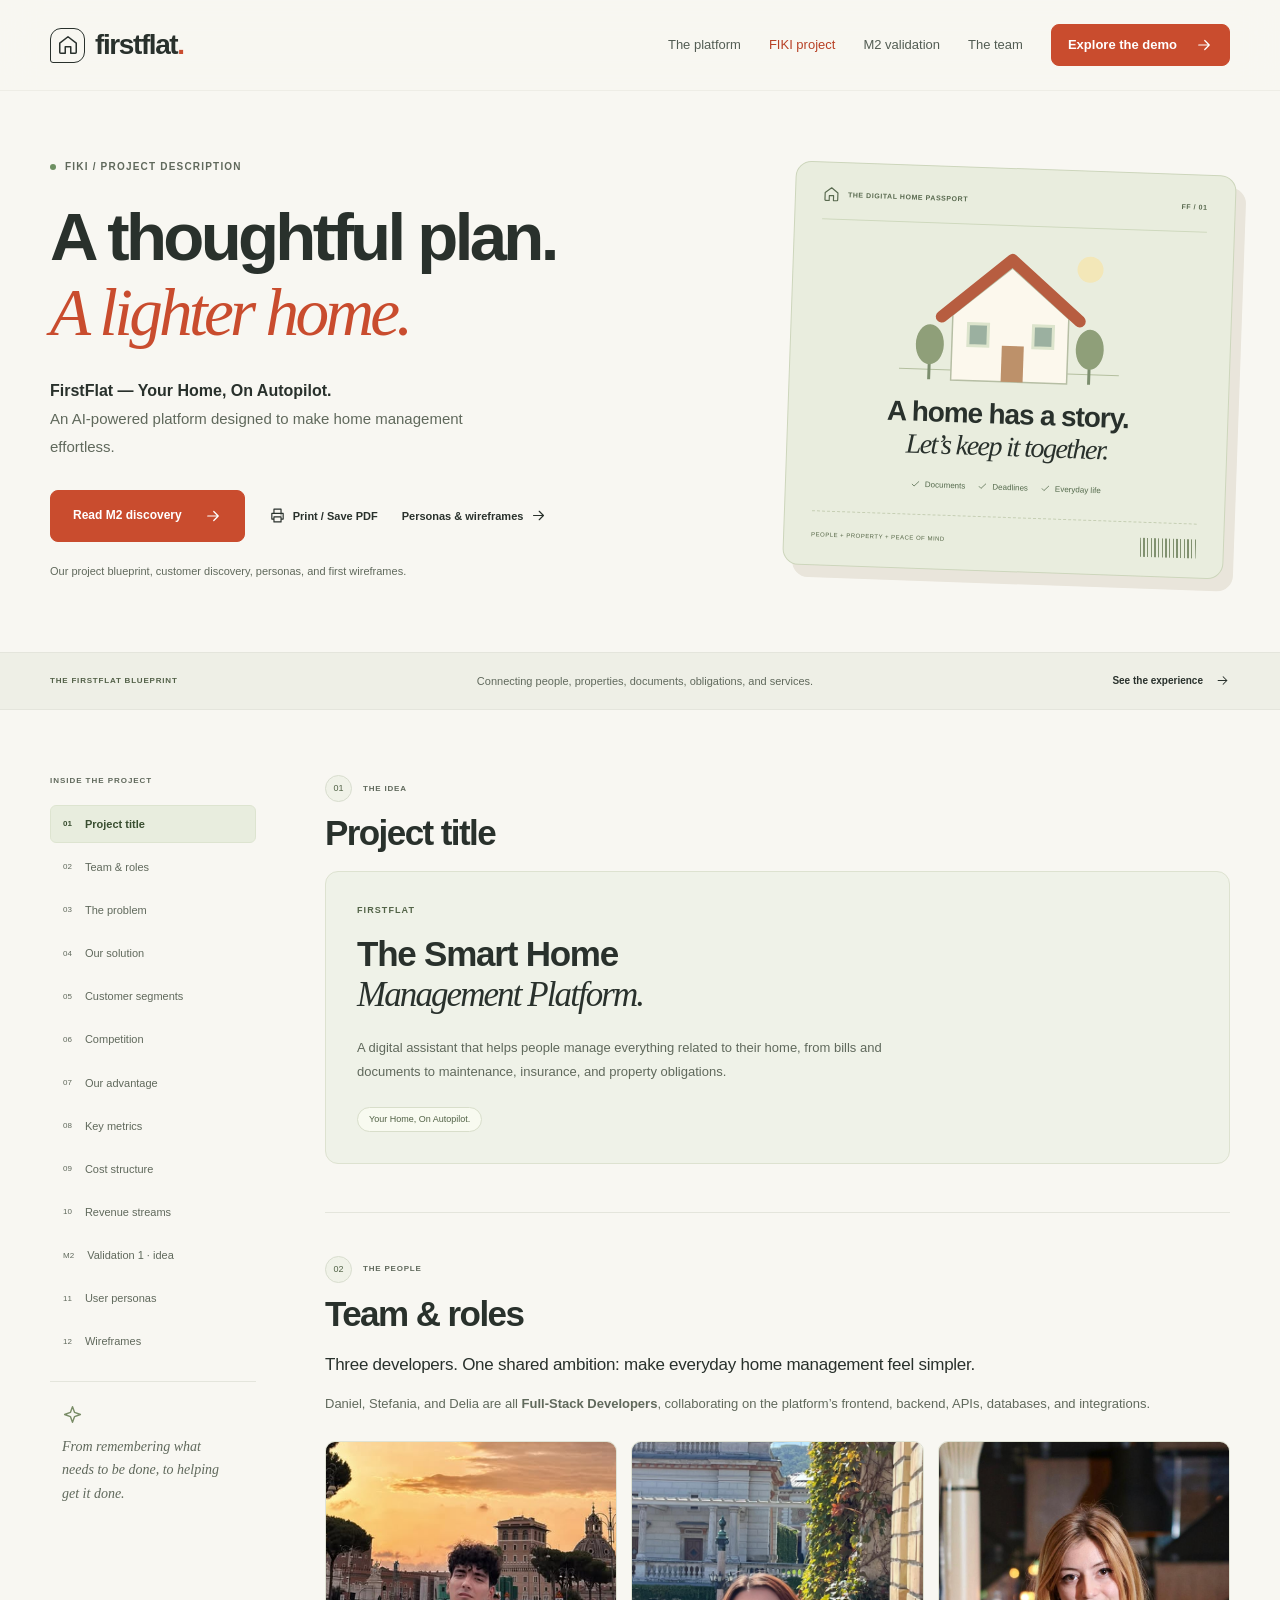
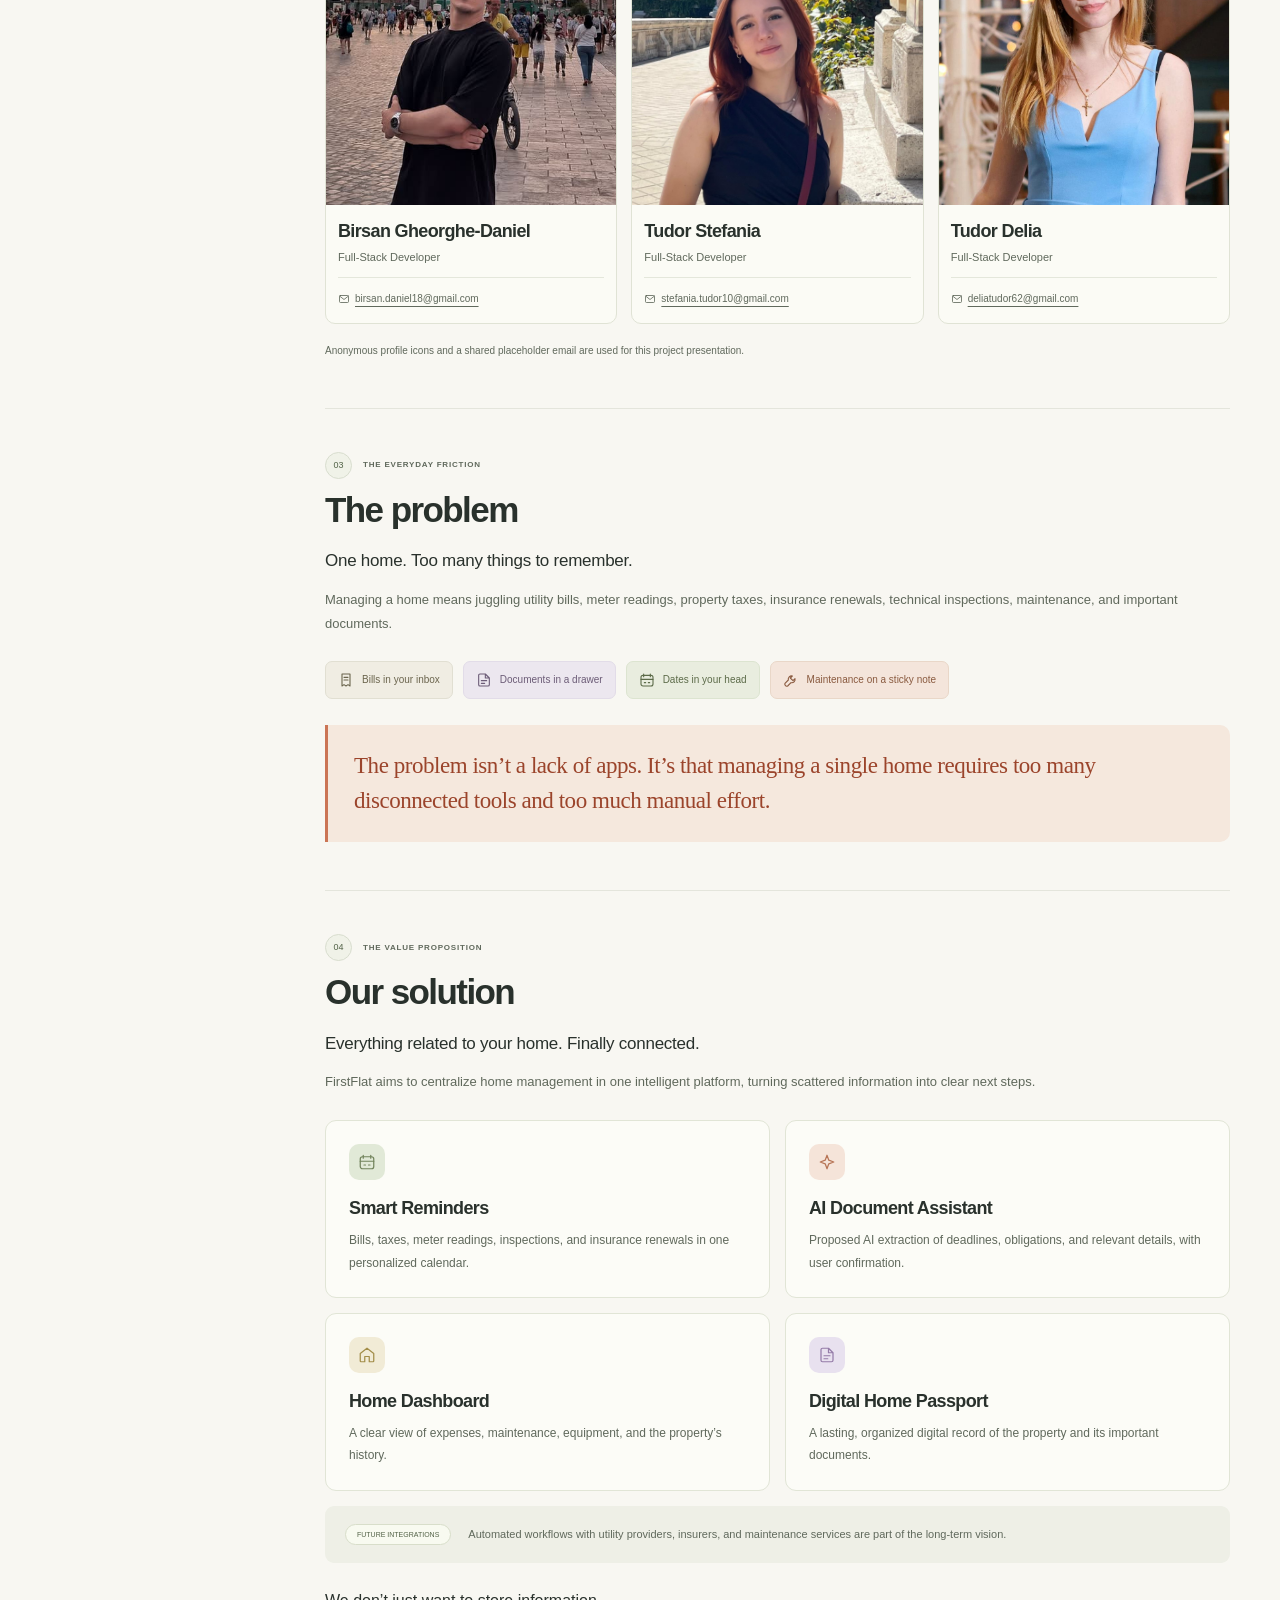
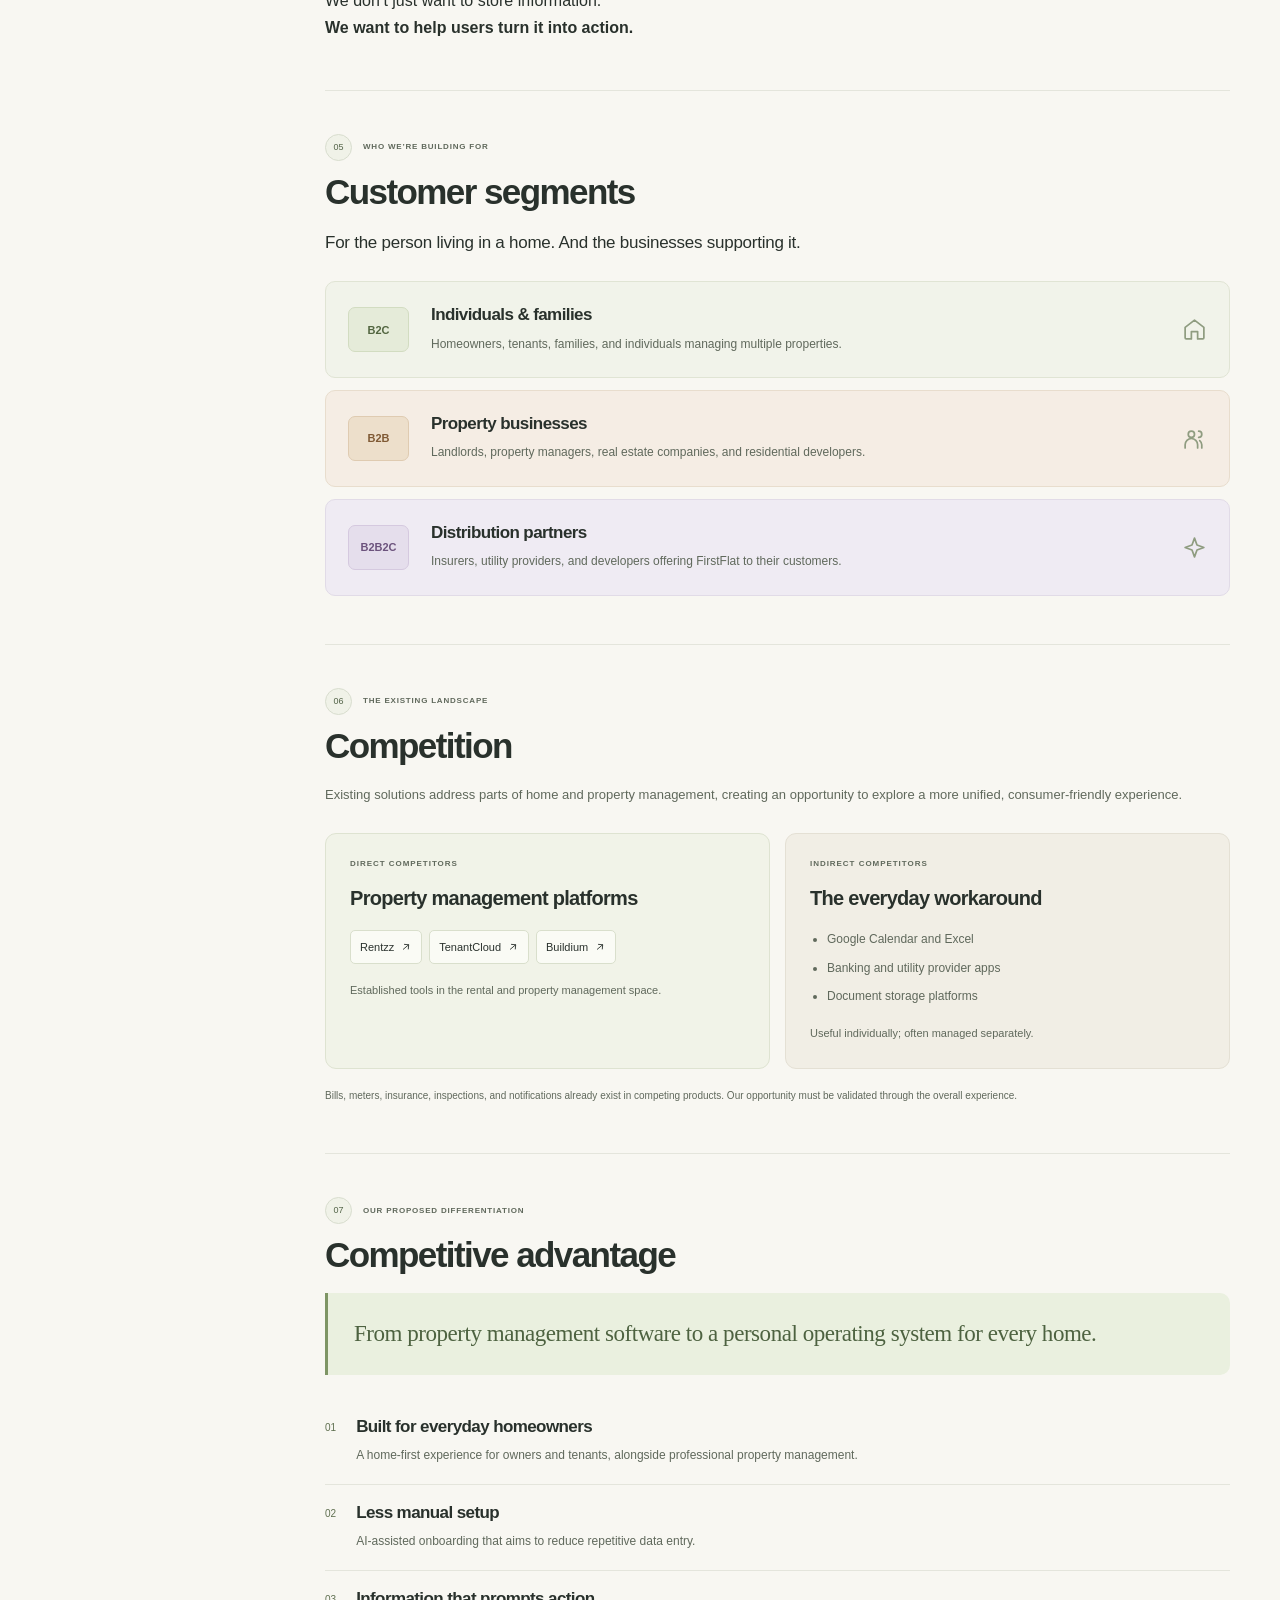
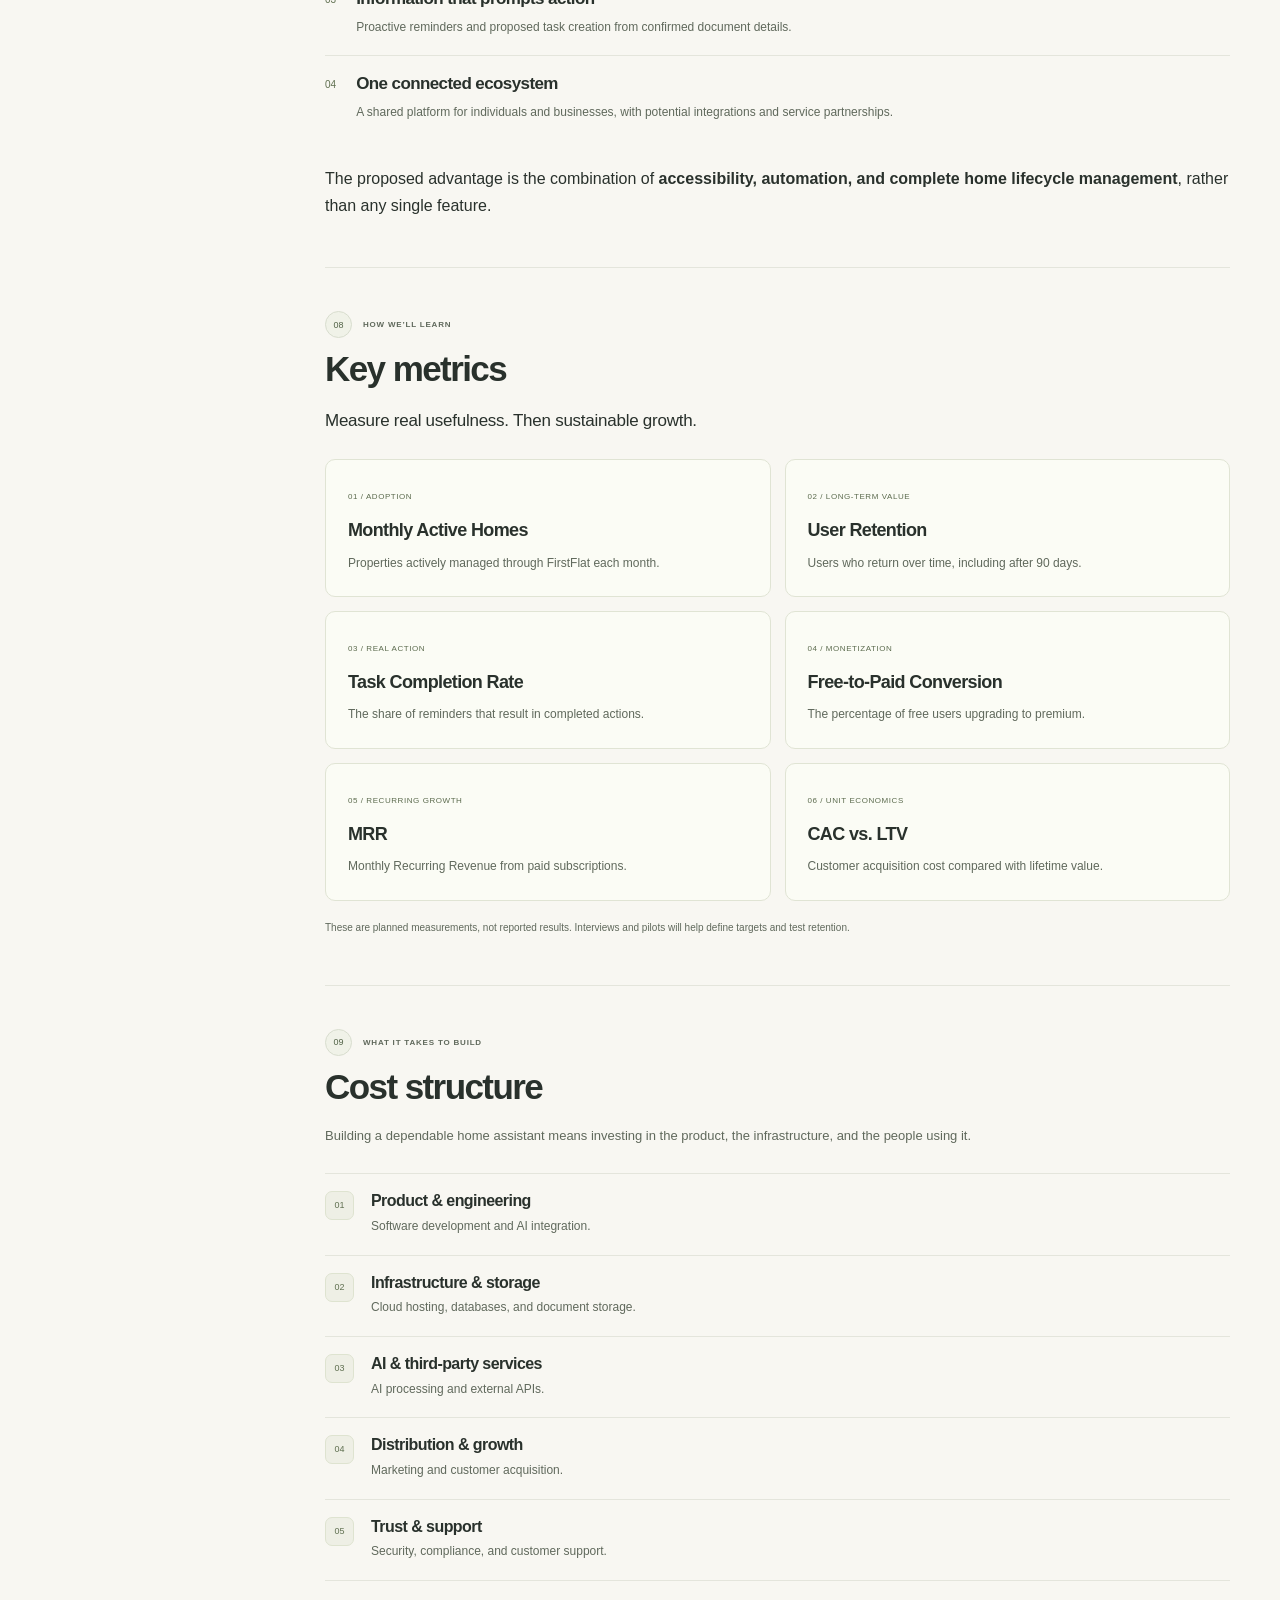
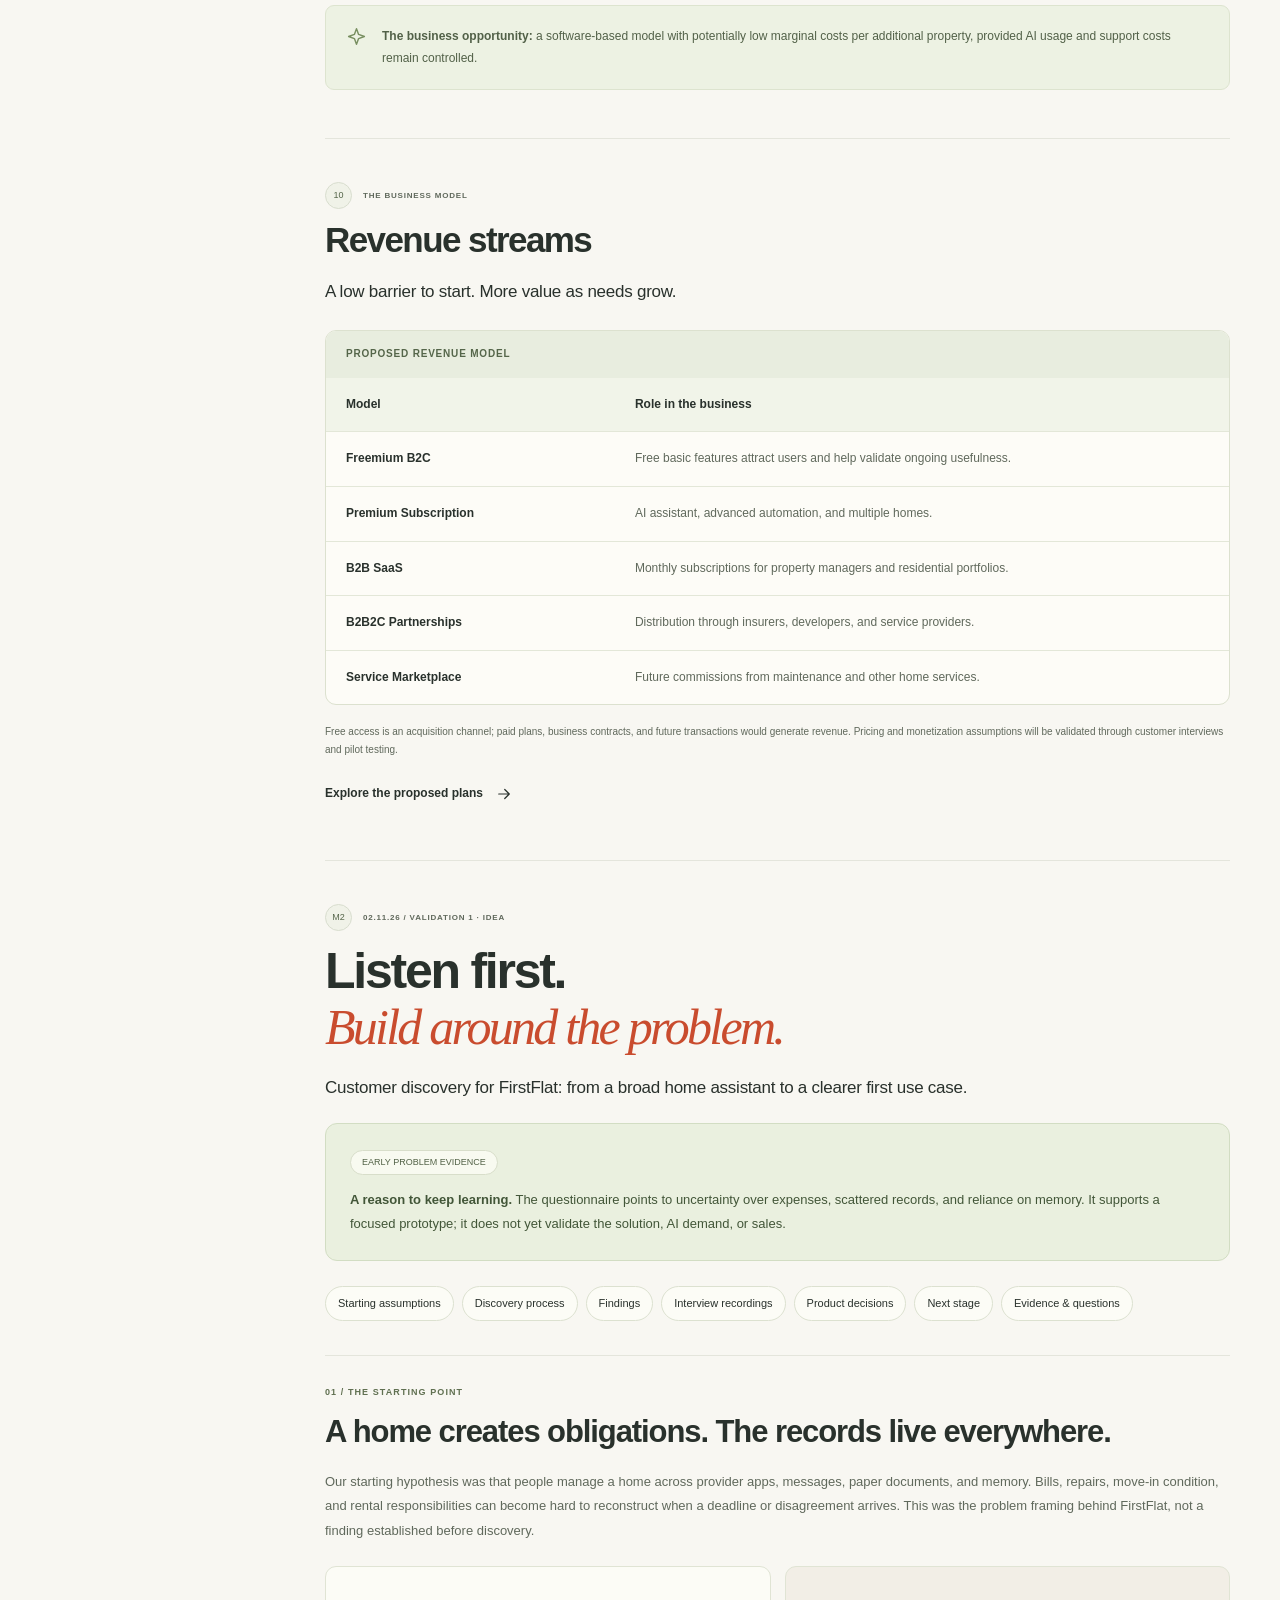
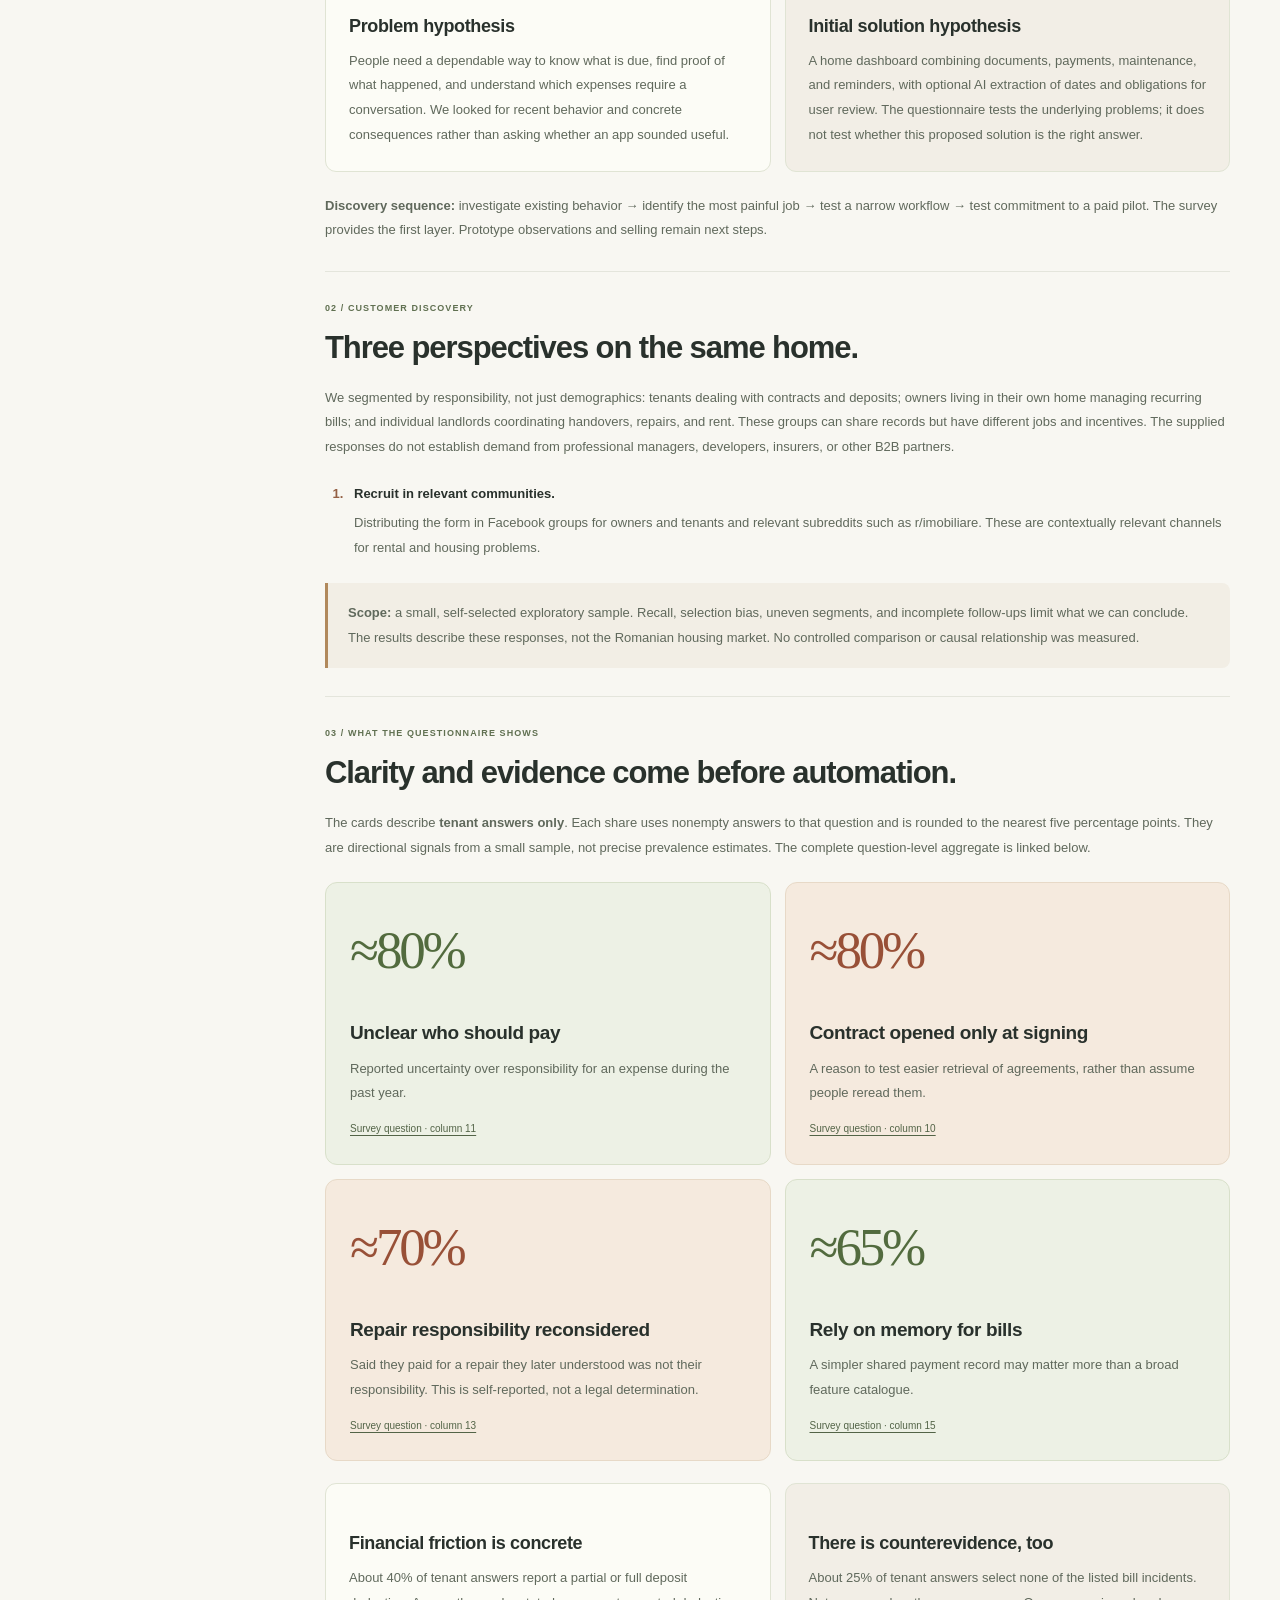
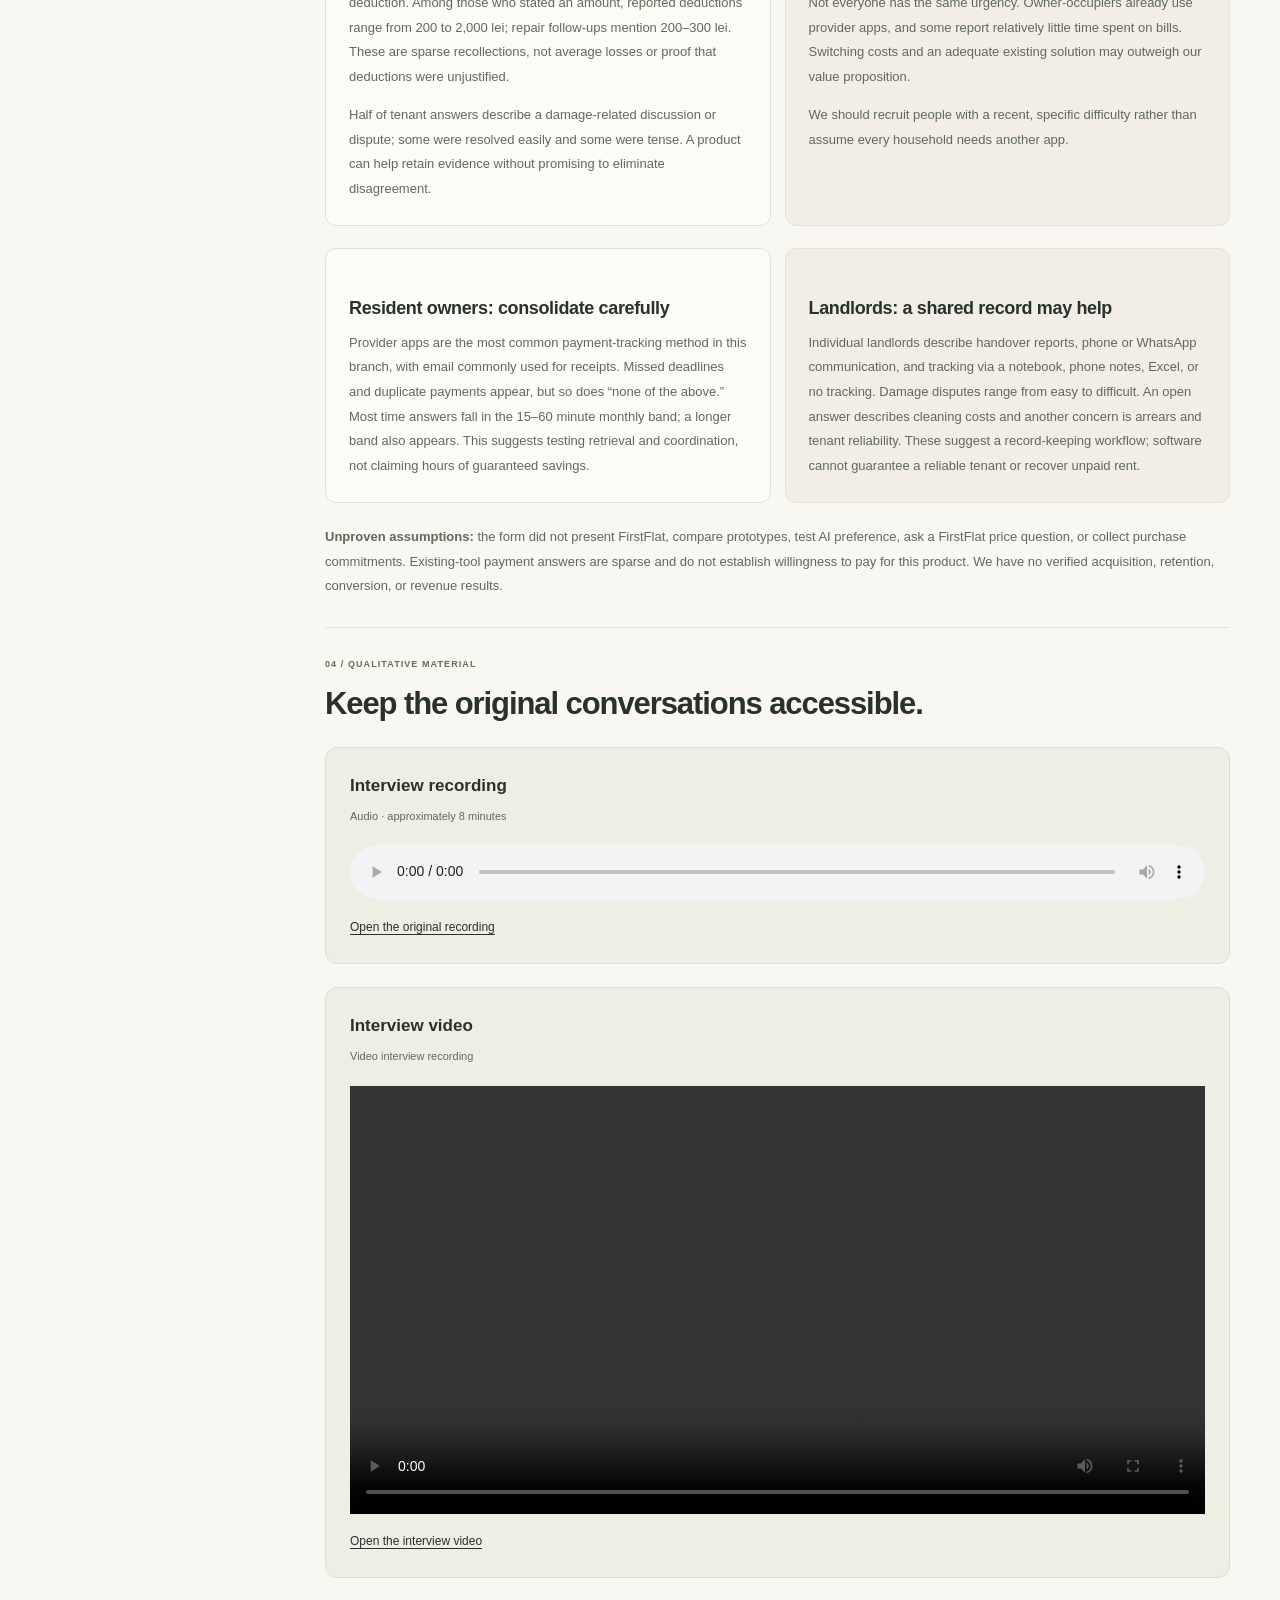
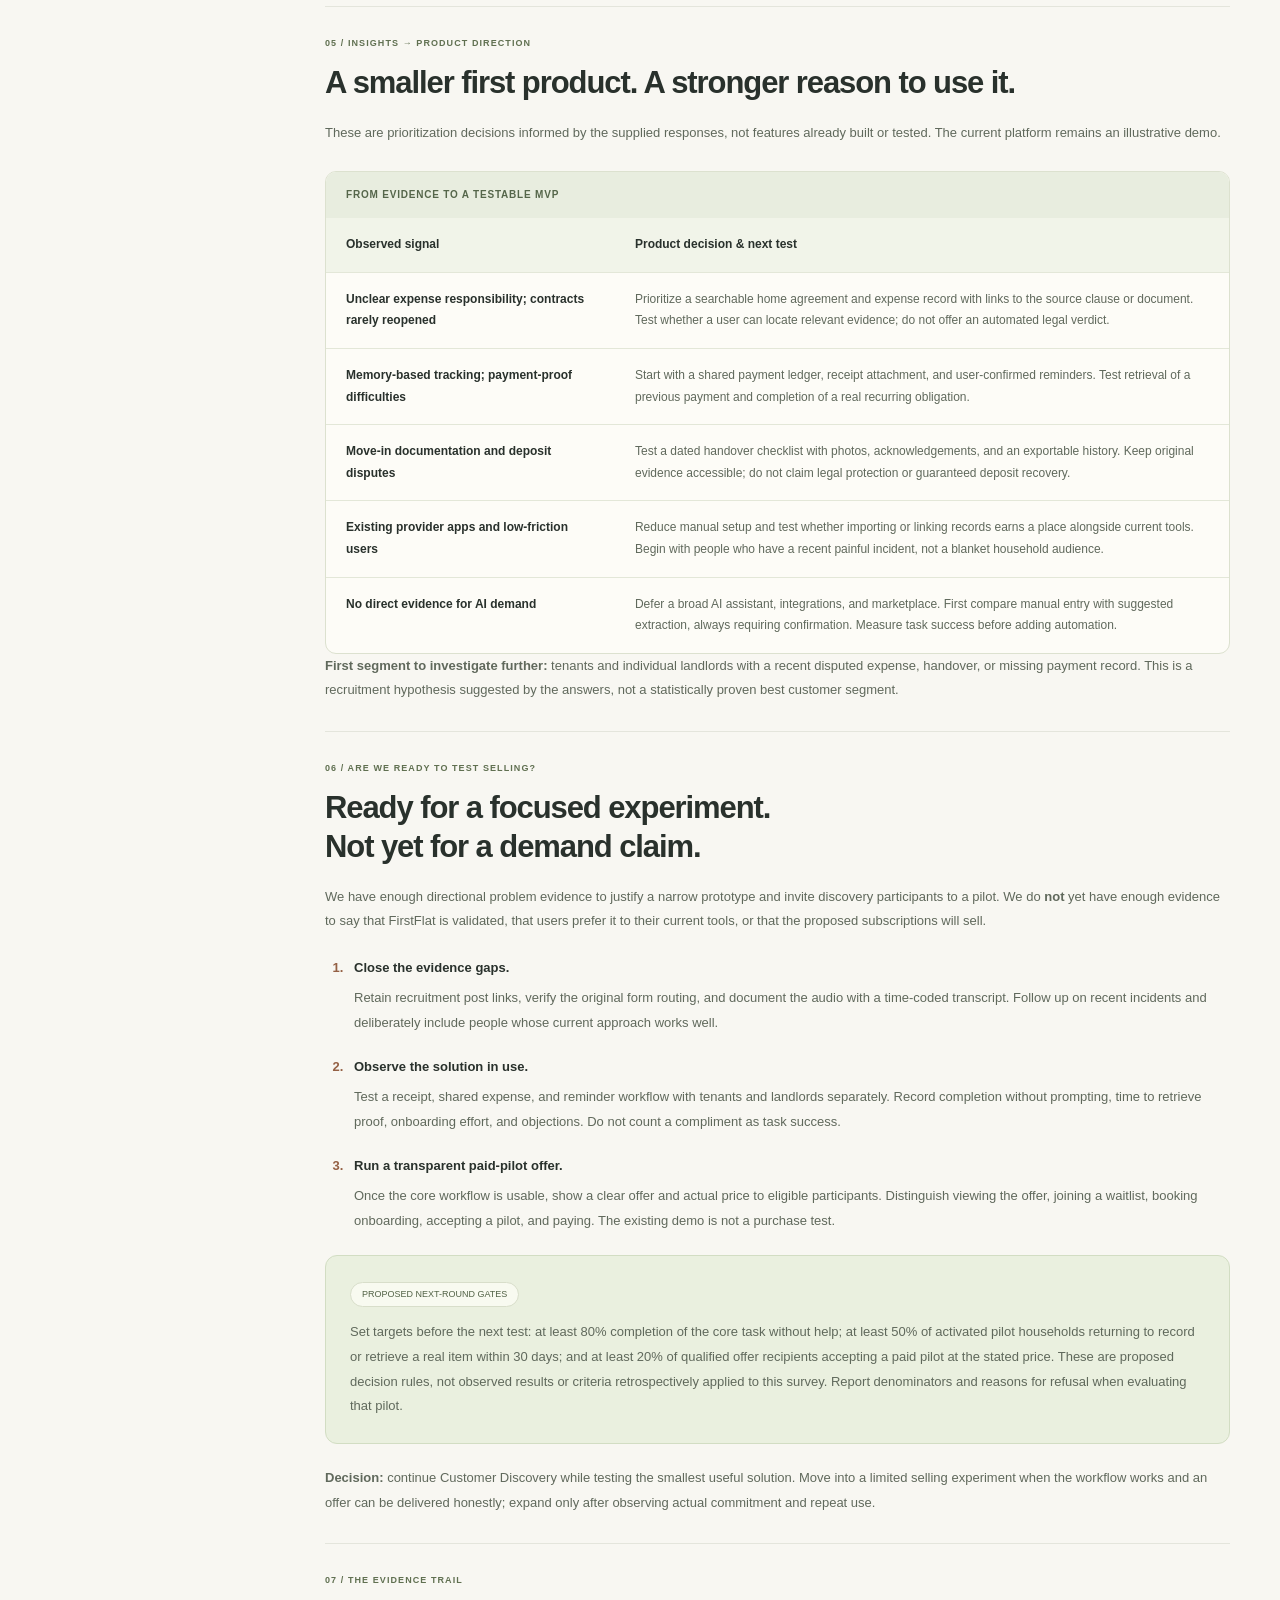
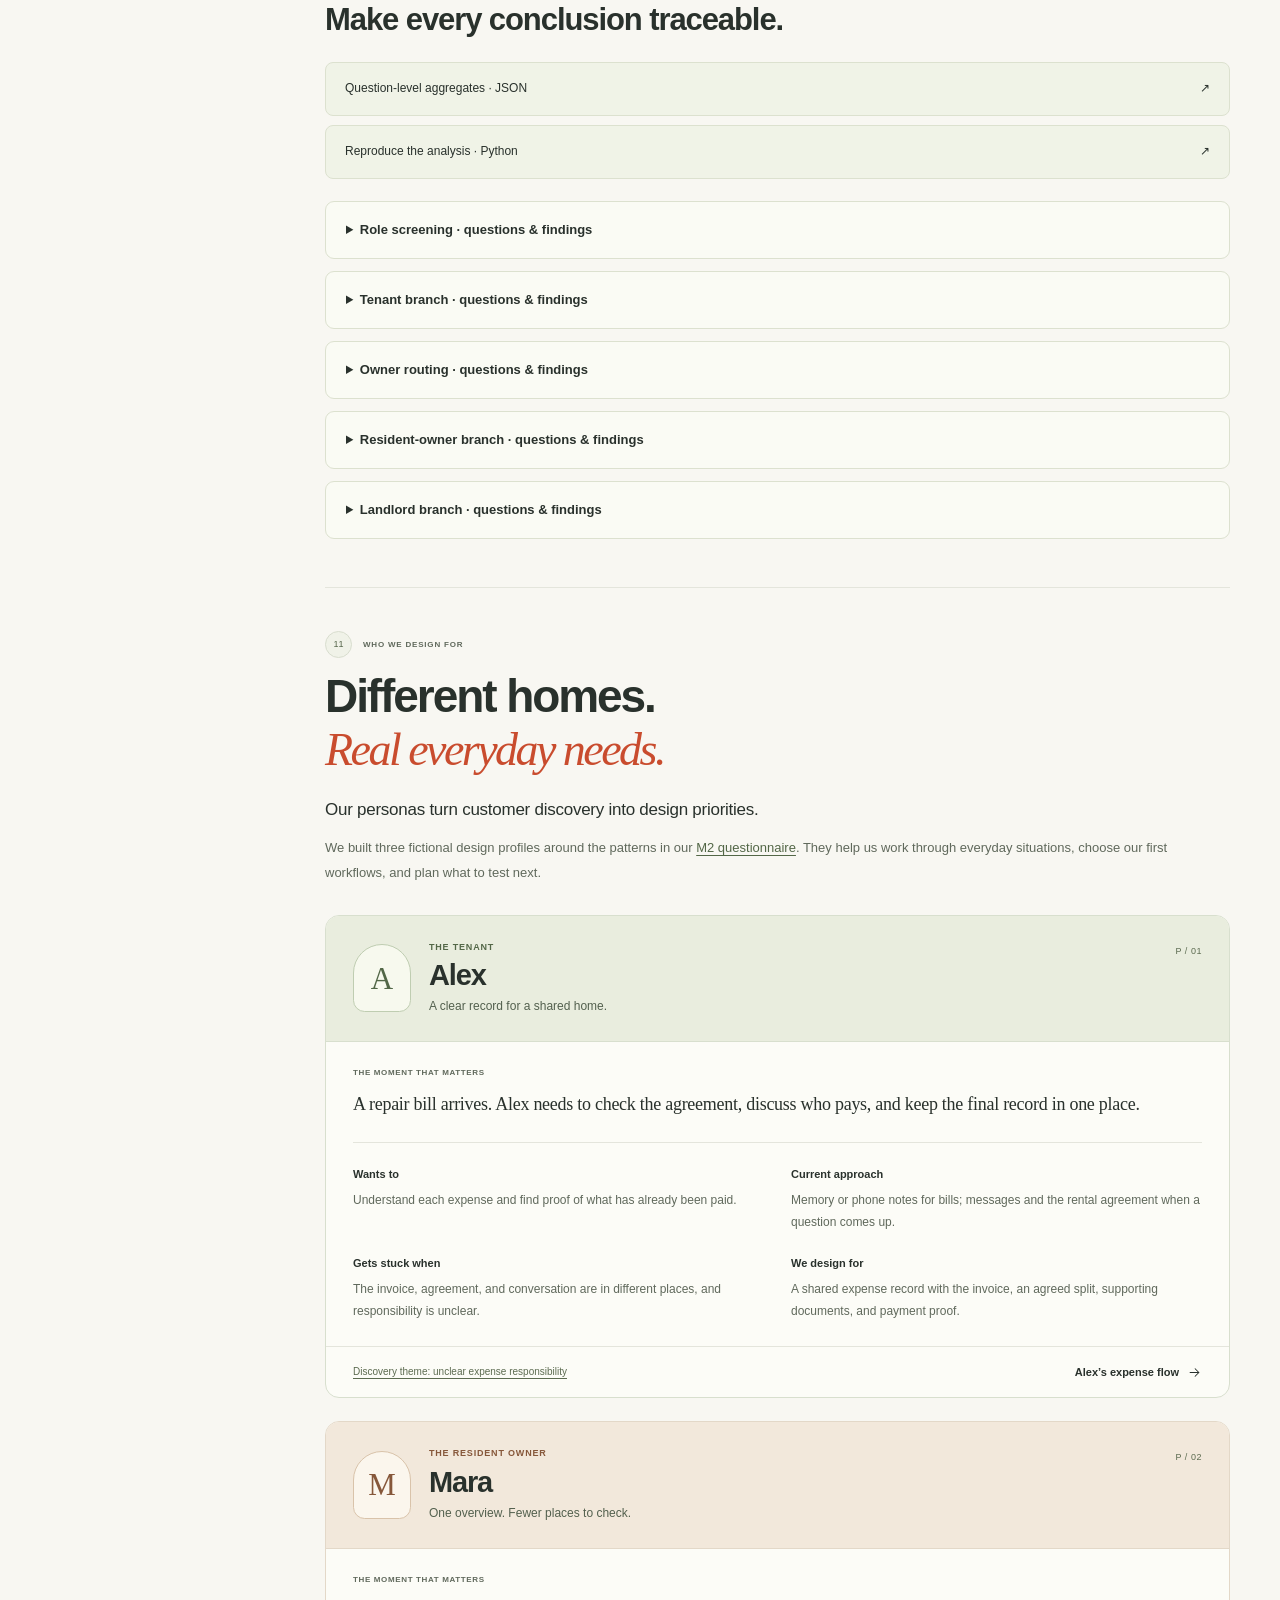
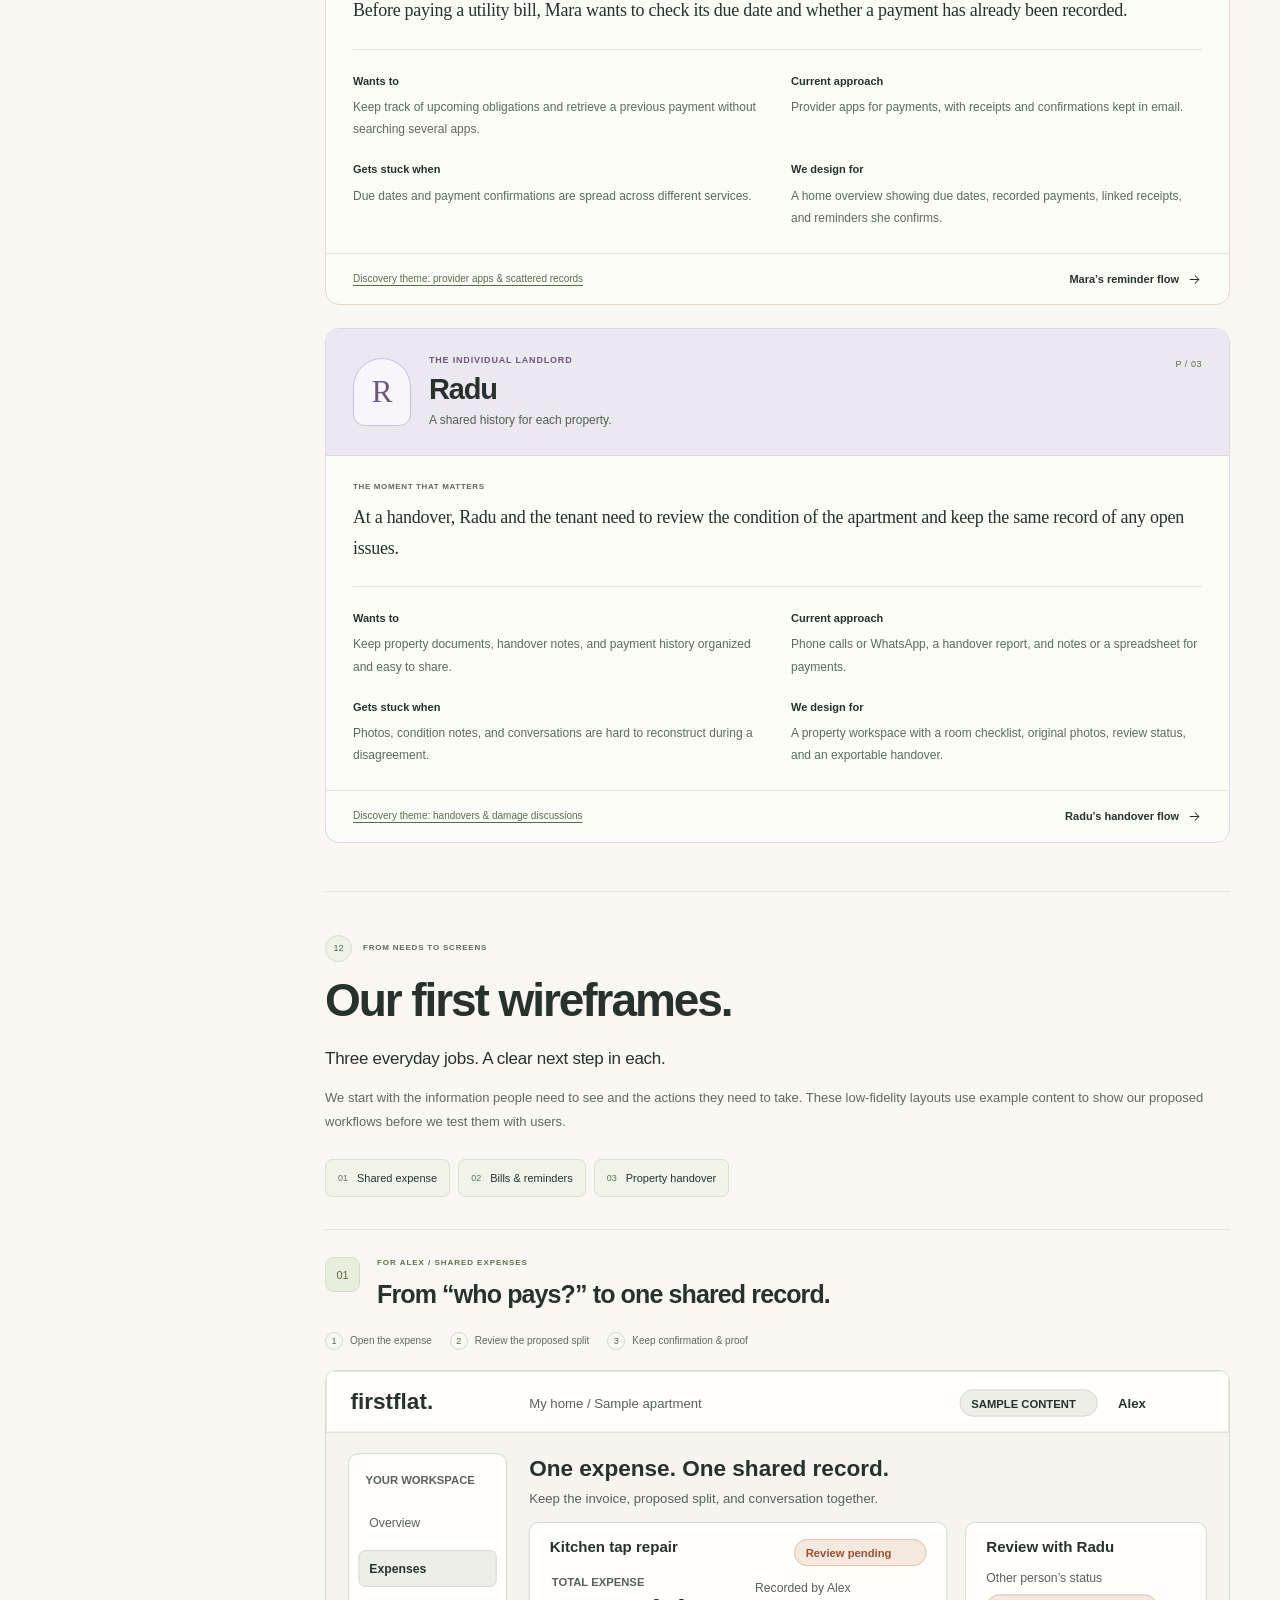
==== commit 9b25fdac: "Add PostHog analytics to landing page (#8)" ====
--- a/fiki.html
+++ b/fiki.html
@@ -1,356 +1,351 @@
-<!DOCTYPE html>
-<html lang="en">
-  <head>
-    <meta charset="UTF-8" />
-    <meta name="viewport" content="width=device-width, initial-scale=1.0" />
-    <meta name="theme-color" content="#f8f7f2" />
-    <meta name="description" content="FirstFlat project brief, customer discovery, user personas, and early wireframes for shared expenses, bills, and property handovers." />
-    <link rel="icon" href="data:image/svg+xml,%3Csvg xmlns='http://www.w3.org/2000/svg' viewBox='0 0 32 32'%3E%3Crect width='32' height='32' rx='8' fill='%23c94c2e'/%3E%3Cpath d='M7 14 16 7l9 7v12h-7v-8h-4v8H7Z' fill='none' stroke='%23fffaf3' stroke-width='2' stroke-linejoin='round'/%3E%3C/svg%3E" />
-    <title>FirstFlat — FIKI Project Description</title>
-    <link rel="stylesheet" href="styles.css" />
-    <link rel="stylesheet" href="fiki.css" />
-    <script src="fiki.js" defer></script>
-  </head>
-  <body class="fiki-page">
-    <svg class="icon-library" aria-hidden="true" xmlns="http://www.w3.org/2000/svg"><defs>
-      <symbol id="i-home" viewBox="0 0 24 24"><path d="m3 10 9-7 9 7v10a1 1 0 0 1-1 1h-5v-7H9v7H4a1 1 0 0 1-1-1Z"/></symbol>
-      <symbol id="i-arrow" viewBox="0 0 24 24"><path d="M5 12h14m-6-6 6 6-6 6"/></symbol>
-      <symbol id="i-doc" viewBox="0 0 24 24"><path d="M14 3H6a2 2 0 0 0-2 2v14a2 2 0 0 0 2 2h12a2 2 0 0 0 2-2V9Zm0 0v6h6M8 13h8m-8 4h5"/></symbol>
-      <symbol id="i-spark" viewBox="0 0 24 24"><path d="m12 3 2.4 6.6L21 12l-6.6 2.4L12 21l-2.4-6.6L3 12l6.6-2.4Z"/></symbol>
-      <symbol id="i-check" viewBox="0 0 24 24"><path d="m5 12 4 4L19 6"/></symbol>
-      <symbol id="i-print" viewBox="0 0 24 24"><path d="M7 8V3h10v5M7 17H4V9h16v8h-3M7 14h10v7H7Zm10-3h.01"/></symbol>
-      <symbol id="i-mail" viewBox="0 0 24 24"><rect x="3" y="5" width="18" height="14" rx="2"/><path d="m3 6 9 7 9-7"/></symbol>
-      <symbol id="i-calendar" viewBox="0 0 24 24"><rect x="3" y="5" width="18" height="16" rx="3"/><path d="M7 3v4m10-4v4M3 11h18m-13 5h2m4 0h2"/></symbol>
-      <symbol id="i-bill" viewBox="0 0 24 24"><path d="M6 3h12v18l-3-2-3 2-3-2-3 2Zm3 5h6m-6 4h6"/></symbol>
-      <symbol id="i-tool" viewBox="0 0 24 24"><path d="M14 6a5 5 0 0 0-6 6L3 17a3 3 0 0 0 4 4l5-5a5 5 0 0 0 6-6l-3 3-4-4 3-3Z"/></symbol>
-      <symbol id="i-people" viewBox="0 0 24 24"><circle cx="9" cy="8" r="3"/><path d="M3 21v-3a6 6 0 0 1 12 0v3m1-16a3 3 0 0 1 0 6m3 10v-3a6 6 0 0 0-2-4"/></symbol>
-    </defs></svg>
-    <a href="#main" class="skip-link">Skip to project description</a>
-    <header class="site-header">
-      <nav class="nav container" aria-label="Main navigation">
-        <a class="brand" href="index.html" aria-label="FirstFlat home"><span class="brand-mark"><svg aria-hidden="true"><use href="#i-home"/></svg></span>firstflat<span class="brand-dot">.</span></a>
-        <button class="menu-toggle" id="menu-toggle" type="button" aria-controls="nav-links" aria-expanded="false" aria-label="Toggle navigation"><span></span><span></span></button>
-        <div class="nav-links" id="nav-links">
-          <a href="index.html">The platform</a><a href="fiki.html" aria-current="page">FIKI project</a><a href="#validation-m2">M2 validation</a><a href="#team">The team</a>
-          <a class="button button-small" href="index.html#demo">Explore the demo <svg class="icon" aria-hidden="true"><use href="#i-arrow"/></svg></a>
-        </div>
-      </nav>
-      <div class="fiki-reading-track" aria-hidden="true"><span id="reading-progress"></span></div>
-    </header>
-
-    <main id="main">
-      <section class="fiki-hero container" aria-labelledby="fiki-title">
-        <div class="fiki-hero-copy"><p class="eyebrow"><span class="live-dot"></span> FIKI / PROJECT DESCRIPTION</p><h1 id="fiki-title">A thoughtful plan.<br /><span class="serif accent">A lighter home.</span></h1><p class="fiki-hero-lead"><strong>FirstFlat — Your Home, On Autopilot.</strong><br />An AI-powered platform designed to make home management effortless.</p><div class="fiki-hero-actions"><a class="button" href="#validation-m2">Read M2 discovery <svg class="icon" aria-hidden="true"><use href="#i-arrow"/></svg></a><button type="button" class="text-link" data-print-brief><svg class="icon" aria-hidden="true"><use href="#i-print"/></svg> Print / Save PDF</button><a class="text-link" href="#personas">Personas &amp; wireframes <svg class="icon" aria-hidden="true"><use href="#i-arrow"/></svg></a></div><p class="fiki-hero-note">Our project blueprint, customer discovery, personas, and first wireframes.</p></div>
-        <div class="fiki-passport" aria-label="FirstFlat project at a glance"><div class="passport-top"><svg class="icon" aria-hidden="true"><use href="#i-home"/></svg><span>THE DIGITAL HOME PASSPORT</span><span class="passport-mark">FF / 01</span></div><div class="passport-home" aria-hidden="true"><svg viewBox="0 0 280 170" xmlns="http://www.w3.org/2000/svg"><path d="M30 140h220" stroke="#b4bf9f"/><path d="M82 85 140 36l58 49v65H82Z" fill="#fcf8ed" stroke="#b6bea4" stroke-width="1.5"/><path d="m71 87 69-59 69 59" fill="none" stroke="#b75d40" stroke-width="12" stroke-linecap="round" stroke-linejoin="round"/><path d="M132 114h22v36h-22Z" fill="#bd916a"/><path d="M98 93h20v22H98Zm65 0h20v22h-20Z" fill="#9bb0a0" stroke="#dce4cc" stroke-width="3"/><path d="M60 127v23m160-23v23" stroke="#7c8e6e" stroke-width="3"/><ellipse cx="60" cy="115" rx="14" ry="20" fill="#8f9f79"/><ellipse cx="220" cy="115" rx="14" ry="20" fill="#8f9f79"/><circle cx="218" cy="35" r="13" fill="#f3e7b8"/></svg></div><h2>A home has a story.<br /><span class="serif">Let’s keep it together.</span></h2><div class="passport-tags"><span><svg class="icon" aria-hidden="true"><use href="#i-check"/></svg> Documents</span><span><svg class="icon" aria-hidden="true"><use href="#i-check"/></svg> Deadlines</span><span><svg class="icon" aria-hidden="true"><use href="#i-check"/></svg> Everyday life</span></div><div class="passport-bottom"><span>PEOPLE + PROPERTY + PEACE OF MIND</span><span class="passport-barcode" aria-hidden="true"></span></div></div>
-      </section>
-
-      <div class="fiki-intro-strip"><div class="container"><span>THE FIRSTFLAT BLUEPRINT</span><p>Connecting people, properties, documents, obligations, and services.</p><a href="index.html" class="text-link">See the experience <svg class="icon" aria-hidden="true"><use href="#i-arrow"/></svg></a></div></div>
-
-      <div class="fiki-layout container">
-        <aside class="fiki-sidebar"><nav aria-label="Project sections"><p class="eyebrow">INSIDE THE PROJECT</p><ol class="fiki-toc">
-          <li><a href="#project-title" aria-current="location"><span>01</span> Project title</a></li>
-          <li><a href="#team"><span>02</span> Team &amp; roles</a></li>
-          <li><a href="#problem"><span>03</span> The problem</a></li>
-          <li><a href="#solution"><span>04</span> Our solution</a></li>
-          <li><a href="#customers"><span>05</span> Customer segments</a></li>
-          <li><a href="#competition"><span>06</span> Competition</a></li>
-          <li><a href="#advantage"><span>07</span> Our advantage</a></li>
-          <li><a href="#metrics"><span>08</span> Key metrics</a></li>
-          <li><a href="#costs"><span>09</span> Cost structure</a></li>
-          <li><a href="#revenue"><span>10</span> Revenue streams</a></li>
-          <li><a href="#validation-m2"><span>M2</span> Validation 1 · idea</a></li>
-          <li><a href="#personas"><span>11</span> User personas</a></li>
-          <li><a href="#wireframes"><span>12</span> Wireframes</a></li>
-        </ol></nav><div class="fiki-sidebar-note"><svg class="icon" aria-hidden="true"><use href="#i-spark"/></svg><p>From remembering what needs to be done, to helping get it done.</p></div></aside>
-
-        <div class="fiki-content">
-          <section class="brief-section" id="project-title" data-brief-section aria-labelledby="title-heading"><div class="brief-section-label"><span>01</span><p>THE IDEA</p></div><h2 id="title-heading">Project title</h2><div class="brief-title-card"><span class="eyebrow">FIRSTFLAT</span><h3>The Smart Home<br /><span class="serif">Management Platform.</span></h3><p>A digital assistant that helps people manage everything related to their home, from bills and documents to maintenance, insurance, and property obligations.</p><span class="brief-chip">Your Home, On Autopilot.</span></div></section>
-
-          <section class="brief-section" id="team" data-brief-section aria-labelledby="team-heading"><div class="brief-section-label"><span>02</span><p>THE PEOPLE</p></div><h2 id="team-heading">Team &amp; roles</h2><p class="brief-lead">Four developers. One shared ambition: make everyday home management feel simpler.</p><p>Daniel, Stefania, Delia, and Ioana are all <strong>Full-Stack Developers</strong>, collaborating on the platform’s frontend, backend, APIs, databases, and integrations.</p><div class="brief-team-grid">
-            <article class="brief-person"><div class="brief-portrait"><img src="assets/team/Daniel_Birsan.png" alt="profile icon for Daniel" width="480" height="560" loading="lazy" /></div><div class="brief-person-info"><h3>Birsan Gheorghe-Daniel</h3><p class="brief-role">Full-Stack Developer</p><p class="brief-email"><svg class="icon" aria-hidden="true"><use href="#i-mail"/></svg><a href="mailto:birsan.daniel18@gmail.com">birsan.daniel18@gmail.com</a></p></div></article>
-            <article class="brief-person"><div class="brief-portrait"><img src="assets/team/Stefania_Tudor.png" alt="profile icon for Stefania" width="480" height="560" loading="lazy" /></div><div class="brief-person-info"><h3>Tudor Stefania</h3><p class="brief-role">Full-Stack Developer</p><p class="brief-email"><svg class="icon" aria-hidden="true"><use href="#i-mail"/></svg><a href="mailto:stefania.tudor10@gmail.com">stefania.tudor10@gmail.com</a></p></div></article>
-            <article class="brief-person"><div class="brief-portrait"><img src="assets/team/Delia_Tudor.png" alt="profile icon for Delia" width="480" height="560" loading="lazy" /></div><div class="brief-person-info"><h3>Tudor Delia</h3><p class="brief-role">Full-Stack Developer</p><p class="brief-email"><svg class="icon" aria-hidden="true"><use href="#i-mail"/></svg><a href="mailto:deliatudor62@gmail.com">deliatudor62@gmail.com</a></p></div></article>
-            <article class="brief-person"><div class="brief-portrait"><img src="assets/team/Ioana_Ionescu.png" alt="profile icon for Ioana" width="480" height="560" loading="lazy" /></div><div class="brief-person-info"><h3>Ionescu Ioana</h3><p class="brief-role">Full-Stack Developer</p><p class="brief-email"><svg class="icon" aria-hidden="true"><use href="#i-mail"/></svg><a href="mailto:ionescuioanatimeea@gmail.com">ionescuioanatimeea@gmail.com</a></p></div></article>
-          </div><p class="brief-note">Anonymous profile icons and a shared placeholder email are used for this project presentation.</p></section>
-
-          <section class="brief-section" id="problem" data-brief-section aria-labelledby="problem-heading"><div class="brief-section-label"><span>03</span><p>THE EVERYDAY FRICTION</p></div><h2 id="problem-heading">The problem</h2><p class="brief-lead">One home. Too many things to remember.</p><p>Managing a home means juggling utility bills, meter readings, property taxes, insurance renewals, technical inspections, maintenance, and important documents.</p><div class="problem-cloud" aria-label="Disconnected home management tasks"><span><svg class="icon" aria-hidden="true"><use href="#i-bill"/></svg> Bills in your inbox</span><span><svg class="icon" aria-hidden="true"><use href="#i-doc"/></svg> Documents in a drawer</span><span><svg class="icon" aria-hidden="true"><use href="#i-calendar"/></svg> Dates in your head</span><span><svg class="icon" aria-hidden="true"><use href="#i-tool"/></svg> Maintenance on a sticky note</span></div><blockquote class="brief-quote">The problem isn’t a lack of apps. It’s that managing a single home requires too many disconnected tools and too much manual effort.</blockquote></section>
-
-          <section class="brief-section" id="solution" data-brief-section aria-labelledby="solution-heading"><div class="brief-section-label"><span>04</span><p>THE VALUE PROPOSITION</p></div><h2 id="solution-heading">Our solution</h2><p class="brief-lead">Everything related to your home. Finally connected.</p><p>FirstFlat aims to centralize home management in one intelligent platform, turning scattered information into clear next steps.</p><div class="brief-solution-grid">
-            <article><span class="feature-icon sage"><svg class="icon" aria-hidden="true"><use href="#i-calendar"/></svg></span><h3>Smart Reminders</h3><p>Bills, taxes, meter readings, inspections, and insurance renewals in one personalized calendar.</p></article>
-            <article><span class="feature-icon peach"><svg class="icon" aria-hidden="true"><use href="#i-spark"/></svg></span><h3>AI Document Assistant</h3><p>Proposed AI extraction of deadlines, obligations, and relevant details, with user confirmation.</p></article>
-            <article><span class="feature-icon butter"><svg class="icon" aria-hidden="true"><use href="#i-home"/></svg></span><h3>Home Dashboard</h3><p>A clear view of expenses, maintenance, equipment, and the property’s history.</p></article>
-            <article><span class="feature-icon lavender"><svg class="icon" aria-hidden="true"><use href="#i-doc"/></svg></span><h3>Digital Home Passport</h3><p>A lasting, organized digital record of the property and its important documents.</p></article>
-          </div><div class="brief-future"><span class="brief-chip">FUTURE INTEGRATIONS</span><p>Automated workflows with utility providers, insurers, and maintenance services are part of the long-term vision.</p></div><p class="brief-takeaway">We don’t just want to store information.<br /><strong>We want to help users turn it into action.</strong></p></section>
-
-          <section class="brief-section" id="customers" data-brief-section aria-labelledby="customers-heading"><div class="brief-section-label"><span>05</span><p>WHO WE’RE BUILDING FOR</p></div><h2 id="customers-heading">Customer segments</h2><p class="brief-lead">For the person living in a home. And the businesses supporting it.</p><div class="brief-segments">
-            <article><span class="segment-label">B2C</span><div><h3>Individuals &amp; families</h3><p>Homeowners, tenants, families, and individuals managing multiple properties.</p></div><svg class="icon" aria-hidden="true"><use href="#i-home"/></svg></article>
-            <article><span class="segment-label">B2B</span><div><h3>Property businesses</h3><p>Landlords, property managers, real estate companies, and residential developers.</p></div><svg class="icon" aria-hidden="true"><use href="#i-people"/></svg></article>
-            <article><span class="segment-label">B2B2C</span><div><h3>Distribution partners</h3><p>Insurers, utility providers, and developers offering FirstFlat to their customers.</p></div><svg class="icon" aria-hidden="true"><use href="#i-spark"/></svg></article>
-          </div></section>
-
-          <section class="brief-section" id="competition" data-brief-section aria-labelledby="competition-heading"><div class="brief-section-label"><span>06</span><p>THE EXISTING LANDSCAPE</p></div><h2 id="competition-heading">Competition</h2><p>Existing solutions address parts of home and property management, creating an opportunity to explore a more unified, consumer-friendly experience.</p><div class="brief-competition-grid"><article><p class="eyebrow">DIRECT COMPETITORS</p><h3>Property management platforms</h3><div class="competitor-links"><a href="https://rentzz.app/functionaliti/" target="_blank" rel="noopener noreferrer">Rentzz <svg class="icon diagonal-arrow" aria-hidden="true"><use href="#i-arrow"/></svg></a><a href="https://www.tenantcloud.com/" target="_blank" rel="noopener noreferrer">TenantCloud <svg class="icon diagonal-arrow" aria-hidden="true"><use href="#i-arrow"/></svg></a><a href="https://www.buildium.com/" target="_blank" rel="noopener noreferrer">Buildium <svg class="icon diagonal-arrow" aria-hidden="true"><use href="#i-arrow"/></svg></a></div><p>Established tools in the rental and property management space.</p></article><article><p class="eyebrow">INDIRECT COMPETITORS</p><h3>The everyday workaround</h3><ul class="brief-list"><li>Google Calendar and Excel</li><li>Banking and utility provider apps</li><li>Document storage platforms</li></ul><p>Useful individually; often managed separately.</p></article></div><p class="brief-note">Bills, meters, insurance, inspections, and notifications already exist in competing products. Our opportunity must be validated through the overall experience.</p></section>
-
-          <section class="brief-section" id="advantage" data-brief-section aria-labelledby="advantage-heading"><div class="brief-section-label"><span>07</span><p>OUR PROPOSED DIFFERENTIATION</p></div><h2 id="advantage-heading">Competitive advantage</h2><blockquote class="brief-quote brief-quote-green">From property management software to a personal operating system for every home.</blockquote><ul class="brief-advantages"><li><span>01</span><div><h3>Built for everyday homeowners</h3><p>A home-first experience for owners and tenants, alongside professional property management.</p></div></li><li><span>02</span><div><h3>Less manual setup</h3><p>AI-assisted onboarding that aims to reduce repetitive data entry.</p></div></li><li><span>03</span><div><h3>Information that prompts action</h3><p>Proactive reminders and proposed task creation from confirmed document details.</p></div></li><li><span>04</span><div><h3>One connected ecosystem</h3><p>A shared platform for individuals and businesses, with potential integrations and service partnerships.</p></div></li></ul><p class="brief-takeaway">The proposed advantage is the combination of <strong>accessibility, automation, and complete home lifecycle management</strong>, rather than any single feature.</p></section>
-
-          <section class="brief-section" id="metrics" data-brief-section aria-labelledby="metrics-heading"><div class="brief-section-label"><span>08</span><p>HOW WE’LL LEARN</p></div><h2 id="metrics-heading">Key metrics</h2><p class="brief-lead">Measure real usefulness. Then sustainable growth.</p><div class="brief-metrics-grid"><article><span>01 / ADOPTION</span><h3>Monthly Active Homes</h3><p>Properties actively managed through FirstFlat each month.</p></article><article><span>02 / LONG-TERM VALUE</span><h3>User Retention</h3><p>Users who return over time, including after 90 days.</p></article><article><span>03 / REAL ACTION</span><h3>Task Completion Rate</h3><p>The share of reminders that result in completed actions.</p></article><article><span>04 / MONETIZATION</span><h3>Free-to-Paid Conversion</h3><p>The percentage of free users upgrading to premium.</p></article><article><span>05 / RECURRING GROWTH</span><h3>MRR</h3><p>Monthly Recurring Revenue from paid subscriptions.</p></article><article><span>06 / UNIT ECONOMICS</span><h3>CAC vs. LTV</h3><p>Customer acquisition cost compared with lifetime value.</p></article></div><p class="brief-note">These are planned measurements, not reported results. Interviews and pilots will help define targets and test retention.</p></section>
-
-          <section class="brief-section" id="costs" data-brief-section aria-labelledby="costs-heading"><div class="brief-section-label"><span>09</span><p>WHAT IT TAKES TO BUILD</p></div><h2 id="costs-heading">Cost structure</h2><p>Building a dependable home assistant means investing in the product, the infrastructure, and the people using it.</p><ul class="brief-costs"><li><span>01</span><div><h3>Product &amp; engineering</h3><p>Software development and AI integration.</p></div></li><li><span>02</span><div><h3>Infrastructure &amp; storage</h3><p>Cloud hosting, databases, and document storage.</p></div></li><li><span>03</span><div><h3>AI &amp; third-party services</h3><p>AI processing and external APIs.</p></div></li><li><span>04</span><div><h3>Distribution &amp; growth</h3><p>Marketing and customer acquisition.</p></div></li><li><span>05</span><div><h3>Trust &amp; support</h3><p>Security, compliance, and customer support.</p></div></li></ul><div class="brief-business-note"><svg class="icon" aria-hidden="true"><use href="#i-spark"/></svg><p><strong>The business opportunity:</strong> a software-based model with potentially low marginal costs per additional property, provided AI usage and support costs remain controlled.</p></div></section>
-
-          <section class="brief-section" id="revenue" data-brief-section aria-labelledby="revenue-heading"><div class="brief-section-label"><span>10</span><p>THE BUSINESS MODEL</p></div><h2 id="revenue-heading">Revenue streams</h2><p class="brief-lead">A low barrier to start. More value as needs grow.</p><div class="brief-table-wrap" role="region" aria-labelledby="revenue-table-caption" tabindex="0"><table class="brief-revenue-table"><caption id="revenue-table-caption">Proposed revenue model</caption><thead><tr><th scope="col">Model</th><th scope="col">Role in the business</th></tr></thead><tbody><tr><th scope="row">Freemium B2C</th><td>Free basic features attract users and help validate ongoing usefulness.</td></tr><tr><th scope="row">Premium Subscription</th><td>AI assistant, advanced automation, and multiple homes.</td></tr><tr><th scope="row">B2B SaaS</th><td>Monthly subscriptions for property managers and residential portfolios.</td></tr><tr><th scope="row">B2B2C Partnerships</th><td>Distribution through insurers, developers, and service providers.</td></tr><tr><th scope="row">Service Marketplace</th><td>Future commissions from maintenance and other home services.</td></tr></tbody></table></div><p class="brief-note">Free access is an acquisition channel; paid plans, business contracts, and future transactions would generate revenue. Pricing and monetization assumptions will be validated through customer interviews and pilot testing.</p><a class="text-link" href="index.html#pricing">Explore the proposed plans <svg class="icon" aria-hidden="true"><use href="#i-arrow"/></svg></a></section>
-
-          <section class="brief-section m2-section" id="validation-m2" data-brief-section aria-labelledby="m2-heading">
-            <div class="brief-section-label"><span>M2</span><p>02.11.26 / VALIDATION 1 · IDEA</p></div>
-            <h2 id="m2-heading">Listen first.<br /><span class="serif accent">Build around the problem.</span></h2>
-            <p class="brief-lead">Customer discovery for FirstFlat: from a broad home assistant to a clearer first use case.</p>
-            <div class="m2-verdict"><span class="brief-chip">EARLY PROBLEM EVIDENCE</span><p><strong>A reason to keep learning.</strong> The questionnaire points to uncertainty over expenses, scattered records, and reliance on memory. It supports a focused prototype; it does not yet validate the solution, AI demand, or sales.</p></div>
-            <nav class="m2-jump-links" aria-label="M2 milestone contents"><a href="#m2-origin">Starting assumptions</a><a href="#m2-method">Discovery process</a><a href="#m2-findings">Findings</a><a href="#m2-interviews">Interview audio</a><a href="#m2-decisions">Product decisions</a><a href="#m2-next">Next stage</a><a href="#m2-evidence">Evidence &amp; questions</a></nav>
-
-            <section class="m2-block" id="m2-origin" aria-labelledby="m2-origin-heading">
-              <p class="eyebrow">01 / THE STARTING POINT</p><h3 id="m2-origin-heading">A home creates obligations. The records live everywhere.</h3>
-              <p>Our starting hypothesis was that people manage a home across provider apps, messages, paper documents, and memory. Bills, repairs, move-in condition, and rental responsibilities can become hard to reconstruct when a deadline or disagreement arrives. This was the problem framing behind FirstFlat, not a finding established before discovery.</p>
-              <div class="m2-two-up"><article><h4>Problem hypothesis</h4><p>People need a dependable way to know what is due, find proof of what happened, and understand which expenses require a conversation. We looked for recent behavior and concrete consequences rather than asking whether an app sounded useful.</p></article><article><h4>Initial solution hypothesis</h4><p>A home dashboard combining documents, payments, maintenance, and reminders, with optional AI extraction of dates and obligations for user review. The questionnaire tests the underlying problems; it does not test whether this proposed solution is the right answer.</p></article></div>
-              <p><strong>Discovery sequence:</strong> investigate existing behavior → identify the most painful job → test a narrow workflow → test commitment to a paid pilot. The survey provides the first layer. Prototype observations and selling remain next steps.</p>
-            </section>
-
-            <section class="m2-block" id="m2-method" aria-labelledby="m2-method-heading">
-              <p class="eyebrow">02 / CUSTOMER DISCOVERY</p><h3 id="m2-method-heading">Three perspectives on the same home.</h3>
-              <p>We segmented by responsibility, not just demographics: tenants dealing with contracts and deposits; owners living in their own home managing recurring bills; and individual landlords coordinating handovers, repairs, and rent. These groups can share records but have different jobs and incentives. The supplied responses do not establish demand from professional managers, developers, insurers, or other B2B partners.</p>
-              <ol class="m2-process">
-                <li><strong>Recruit in relevant communities.</strong><p>Distributing the form in Facebook groups for owners and tenants and relevant subreddits such as r/imobiliare. These are contextually relevant channels for rental and housing problems.</p></li>
-              </ol>
-              <p class="m2-caveat"><strong>Scope:</strong> a small, self-selected exploratory sample. Recall, selection bias, uneven segments, and incomplete follow-ups limit what we can conclude. The results describe these responses, not the Romanian housing market. No controlled comparison or causal relationship was measured.</p>
-            </section>
-
-            <section class="m2-block" id="m2-findings" aria-labelledby="m2-findings-heading">
-              <p class="eyebrow">03 / WHAT THE QUESTIONNAIRE SHOWS</p><h3 id="m2-findings-heading">Clarity and evidence come before automation.</h3>
-              <p id="m2-stat-method">The cards describe <strong>tenant answers only</strong>. Each share uses nonempty answers to that question and is rounded to the nearest five percentage points. They are directional signals from a small sample, not precise prevalence estimates. The complete question-level aggregate is linked below.</p>
-              <div class="m2-stats" aria-describedby="m2-stat-method">
-                <article class="m2-stat" data-metric="unclear_cost_responsibility"><span class="m2-stat-value">≈80%</span><h4>Unclear who should pay</h4><p>Reported uncertainty over responsibility for an expense during the past year.</p><a href="#m2-q11">Survey question · column 11</a></article>
-                <article class="m2-stat" data-metric="contract_only_at_signing"><span class="m2-stat-value">≈80%</span><h4>Contract opened only at signing</h4><p>A reason to test easier retrieval of agreements, rather than assume people reread them.</p><a href="#m2-q10">Survey question · column 10</a></article>
-                <article class="m2-stat" data-metric="repair_later_reported_not_theirs"><span class="m2-stat-value">≈70%</span><h4>Repair responsibility reconsidered</h4><p>Said they paid for a repair they later understood was not their responsibility. This is self-reported, not a legal determination.</p><a href="#m2-q13">Survey question · column 13</a></article>
-                <article class="m2-stat" data-metric="memory_for_bills"><span class="m2-stat-value">≈65%</span><h4>Rely on memory for bills</h4><p>A simpler shared payment record may matter more than a broad feature catalogue.</p><a href="#m2-q15">Survey question · column 15</a></article>
-              </div>
-              <div class="m2-two-up"><article><h4>Financial friction is concrete</h4><p>About 40% of tenant answers report a partial or full deposit deduction. Among those who stated an amount, reported deductions range from 200 to 2,000 lei; repair follow-ups mention 200–300 lei. These are sparse recollections, not average losses or proof that deductions were unjustified.</p><p>Half of tenant answers describe a damage-related discussion or dispute; some were resolved easily and some were tense. A product can help retain evidence without promising to eliminate disagreement.</p></article><article><h4>There is counterevidence, too</h4><p>About 25% of tenant answers select none of the listed bill incidents. Not everyone has the same urgency. Owner-occupiers already use provider apps, and some report relatively little time spent on bills. Switching costs and an adequate existing solution may outweigh our value proposition.</p><p>We should recruit people with a recent, specific difficulty rather than assume every household needs another app.</p></article></div>
-              <div class="m2-two-up"><article><h4>Resident owners: consolidate carefully</h4><p>Provider apps are the most common payment-tracking method in this branch, with email commonly used for receipts. Missed deadlines and duplicate payments appear, but so does “none of the above.” Most time answers fall in the 15–60 minute monthly band; a longer band also appears. This suggests testing retrieval and coordination, not claiming hours of guaranteed savings.</p></article><article><h4>Landlords: a shared record may help</h4><p>Individual landlords describe handover reports, phone or WhatsApp communication, and tracking via a notebook, phone notes, Excel, or no tracking. Damage disputes range from easy to difficult. An open answer describes cleaning costs and another concern is arrears and tenant reliability. These suggest a record-keeping workflow; software cannot guarantee a reliable tenant or recover unpaid rent.</p></article></div>
-              <p><strong>Unproven assumptions:</strong> the form did not present FirstFlat, compare prototypes, test AI preference, ask a FirstFlat price question, or collect purchase commitments. Existing-tool payment answers are sparse and do not establish willingness to pay for this product. We have no verified acquisition, retention, conversion, or revenue results.</p>
-            </section>
-
-            <section class="m2-block" id="m2-interviews" aria-labelledby="m2-interviews-heading">
-              <p class="eyebrow">04 / QUALITATIVE MATERIAL</p><h3 id="m2-interviews-heading">Keep the original conversation accessible.</h3>
-              <figure class="m2-audio"><figcaption><strong>Interview recording</strong><span>Audio · approximately 8 minutes </span></figcaption><audio controls preload="metadata" aria-label="Customer discovery interview recording"><source src="assets/WhatsApp%20Audio%202026-11-02%20at%2001.41.51.mp4" type="audio/mp4" />Your browser does not support this audio player. Use the recording link below.</audio><a href="assets/WhatsApp%20Audio%202026-11-02%20at%2001.41.51.mp4">Open the original recording</a></figure>
-               </section>
-
-            <section class="m2-block" id="m2-decisions" aria-labelledby="m2-decisions-heading">
-              <p class="eyebrow">05 / INSIGHTS → PRODUCT DIRECTION</p><h3 id="m2-decisions-heading">A smaller first product. A stronger reason to use it.</h3>
-              <p>These are prioritization decisions informed by the supplied responses, not features already built or tested. The current platform remains an illustrative demo.</p>
-              <div class="brief-table-wrap" role="region" aria-label="Evidence and proposed product changes" tabindex="0"><table class="brief-revenue-table"><caption>From evidence to a testable MVP</caption><thead><tr><th scope="col">Observed signal</th><th scope="col">Product decision &amp; next test</th></tr></thead><tbody>
-                <tr><th scope="row">Unclear expense responsibility; contracts rarely reopened</th><td>Prioritize a searchable home agreement and expense record with links to the source clause or document. Test whether a user can locate relevant evidence; do not offer an automated legal verdict.</td></tr>
-                <tr><th scope="row">Memory-based tracking; payment-proof difficulties</th><td>Start with a shared payment ledger, receipt attachment, and user-confirmed reminders. Test retrieval of a previous payment and completion of a real recurring obligation.</td></tr>
-                <tr><th scope="row">Move-in documentation and deposit disputes</th><td>Test a dated handover checklist with photos, acknowledgements, and an exportable history. Keep original evidence accessible; do not claim legal protection or guaranteed deposit recovery.</td></tr>
-                <tr><th scope="row">Existing provider apps and low-friction users</th><td>Reduce manual setup and test whether importing or linking records earns a place alongside current tools. Begin with people who have a recent painful incident, not a blanket household audience.</td></tr>
-                <tr><th scope="row">No direct evidence for AI demand</th><td>Defer a broad AI assistant, integrations, and marketplace. First compare manual entry with suggested extraction, always requiring confirmation. Measure task success before adding automation.</td></tr>
-              </tbody></table></div>
-              <p><strong>First segment to investigate further:</strong> tenants and individual landlords with a recent disputed expense, handover, or missing payment record. This is a recruitment hypothesis suggested by the answers, not a statistically proven best customer segment.</p>
-            </section>
-
-            <section class="m2-block" id="m2-next" aria-labelledby="m2-next-heading">
-              <p class="eyebrow">06 / ARE WE READY TO TEST SELLING?</p><h3 id="m2-next-heading">Ready for a focused experiment.<br />Not yet for a demand claim.</h3>
-              <p>We have enough directional problem evidence to justify a narrow prototype and invite discovery participants to a pilot. We do <strong>not</strong> yet have enough evidence to say that FirstFlat is validated, that users prefer it to their current tools, or that the proposed subscriptions will sell.</p>
-              <ol class="m2-process"><li><strong>Close the evidence gaps.</strong><p>Retain recruitment post links, verify the original form routing, and document the audio with a time-coded transcript. Follow up on recent incidents and deliberately include people whose current approach works well.</p></li><li><strong>Observe the solution in use.</strong><p>Test a receipt, shared expense, and reminder workflow with tenants and landlords separately. Record completion without prompting, time to retrieve proof, onboarding effort, and objections. Do not count a compliment as task success.</p></li><li><strong>Run a transparent paid-pilot offer.</strong><p>Once the core workflow is usable, show a clear offer and actual price to eligible participants. Distinguish viewing the offer, joining a waitlist, booking onboarding, accepting a pilot, and paying. The existing demo is not a purchase test.</p></li></ol>
-              <div class="m2-verdict"><span class="brief-chip">PROPOSED NEXT-ROUND GATES</span><p>Set targets before the next test: at least 80% completion of the core task without help; at least 50% of activated pilot households returning to record or retrieve a real item within 30 days; and at least 20% of qualified offer recipients accepting a paid pilot at the stated price. These are proposed decision rules, not observed results or criteria retrospectively applied to this survey. Report denominators and reasons for refusal when evaluating that pilot.</p></div>
-              <p><strong>Decision:</strong> continue Customer Discovery while testing the smallest useful solution. Move into a limited selling experiment when the workflow works and an offer can be delivered honestly; expand only after observing actual commitment and repeat use.</p>
-            </section>
-
-            <section class="m2-block" id="m2-evidence" aria-labelledby="m2-evidence-heading">
-              <p class="eyebrow">07 / THE EVIDENCE TRAIL</p><h3 id="m2-evidence-heading">Make every conclusion traceable.</h3>
-              <div class="m2-evidence-links"><a href="assets/research/m2/summary.json" download>Question-level aggregates · JSON <span aria-hidden="true">↗</span></a><a href="scripts/summarize_discovery.py" download>Reproduce the analysis · Python <span aria-hidden="true">↗</span></a></div>
-                      <details class="m2-details"><summary>Role screening · questions &amp; findings</summary><div><dl class="m2-question-list">
-<dt id="m2-q2"><span>Column 2</span> Care din aceste situații vi se potrivește?</dt>
-<dd>Recorded categories: Chiriaș; Proprietar. Analyzed by primary role; no population proportions are inferred.</dd>
-</dl></div></details>
-<details class="m2-details"><summary>Tenant branch · questions &amp; findings</summary><div><dl class="m2-question-list">
-<dt id="m2-q3"><span>Column 3</span> De câte ori te-ai mutat într-o locuință închiriată în ultimii 5 ani?</dt>
-<dd>1.0: ≈25%; 2-3: ≈50%; 4+: ≈15%; Stau de mai mult de 5 ani în locuința actuală: ≈15%.</dd>
-<dt id="m2-q4"><span>Column 4</span> Locuiești cu cineva?</dt>
-<dd>Cu colegi: ≈25%; Cu partener: ≈25%; Singur: ≈50%.</dd>
-<dt id="m2-q5"><span>Column 5</span> Ce ai făcut pentru a documenta starea apartamentului la intrare? (alege tot ce se aplică)</dt>
-<dd>Am trimis mesaje proprietarului: ≈15%; Listă scrisă de defecte: ≈5%; Nimic: ≈15%; Poze sau video: ≈70%; Proces-verbal de predare-primire semnat: ≈30%.</dd>
-<dt id="m2-q6"><span>Column 6</span> Dacă ai făcut poze, unde sunt acum?</dt>
-<dd>Cloud: ≈15%; Le-am șters: ≈15%; Nu mai știu: ≈20%; Telefon: ≈55%. This field also has answers from people who did not report taking photos; it cannot establish a photo-loss rate.</dd>
-<dt id="m2-q7"><span>Column 7</span> La ultima chirie, ți s-a reținut ceva din garanție?</dt>
-<dd>Da, integral: ≈15%; Da, parțial: ≈25%; Nu: ≈65%.</dd>
-<dt id="m2-q8"><span>Column 8</span> Dacă da, cam cât, în lei, și pentru ce?</dt>
-<dd>Reported deposit deductions with stated amounts range from 200 to 2,000 lei. Reasons include cleaning and alleged damage; not independently verified, and some follow-ups are blank. Blank answers are excluded from this question’s shares; they are not negative answers.</dd>
-<dt id="m2-q9"><span>Column 9</span> Ai avut o discuție sau o dispută cu proprietarul legată de stricăciuni?</dt>
-<dd>Da, rezolvată ușor: ≈25%; Da, tensionată: ≈25%; Nu: ≈50%.</dd>
-<dt id="m2-q10"><span>Column 10</span> Când ai deschis ultima oară contractul de închiriere?</dt>
-<dd>Doar la semnare: ≈80%; Luna aceasta: ≈5%; Nu l-am citit niciodată: ≈15%.</dd>
-<dt id="m2-q11"><span>Column 11</span> În ultimul an, ai avut o problemă în legătură cu diferite cheltuieli despre care nu erai sigur cine plătește?</dt>
-<dd>Da: ≈80%; Nu: ≈20%.</dd>
-<dt id="m2-q12"><span>Column 12</span> Dacă da, ce ai făcut?</dt>
-<dd>Reported actions include looking in the contract, searching online, asking the landlord, and paying personally. Some follow-ups conflict with the preceding yes/no answer; no incident rate is inferred from them. Blank answers are excluded from this question’s shares; they are not negative answers.</dd>
-<dt id="m2-q13"><span>Column 13</span> Ai plătit vreodată o reparație despre care ai aflat ulterior că nu era responsabilitatea ta?</dt>
-<dd>Da: ≈70%; Nu: ≈30%.</dd>
-<dt id="m2-q14"><span>Column 14</span> Dacă da, cat a costat reparația? (precizează moneda)</dt>
-<dd>The stated repair amounts are 200 and 300 lei; other follow-ups are blank. Too sparse for an average cost. Blank answers are excluded from this question’s shares; they are not negative answers.</dd>
-<dt id="m2-q15"><span>Column 15</span> Cum ții evidența facturilor și a plăților?</dt>
-<dd>Aplicație: ≈5%; Excel sau Google Sheets: ≈5%; Grup de WhatsApp cu colegii: ≈5%; Memorie: ≈65%; Notițe în telefon: ≈20%.</dd>
-<dt id="m2-q16"><span>Column 16</span> Dacă ții evidența pe o aplicație, cum se numește?</dt>
-<dd>No application name was supplied. Selecting “Aplicație” elsewhere does not identify a tool. Blank answers are excluded from this question’s shares; they are not negative answers.</dd>
-<dt id="m2-q17"><span>Column 17</span> În ultimele 12 luni, ți s-a întâmplat să: (alege tot ce se aplică)</dt>
-<dd>Ai o dispută cu colegii sau proprietarul despre cine a plătit ce: ≈30%; Nimic din cele de mai sus: ≈25%; Nu poți demonstra că ai plătit: ≈25%; Plătești o factură de două ori: ≈15%; Primești o factură neașteptat de mare: ≈40%; Uiți o scadență: ≈25%.</dd>
-<dt id="m2-q18"><span>Column 18</span> Ai încercat vreodată un instrument sau o aplicație pentru evidență? Dacă da, care și de ce nu mai folosești?</dt>
-<dd>No answer was supplied; abandonment reasons remain unknown. Blank answers are excluded from this question’s shares; they are not negative answers.</dd>
-</dl></div></details>
-<details class="m2-details"><summary>Owner routing · questions &amp; findings</summary><div><dl class="m2-question-list">
-<dt id="m2-q19"><span>Column 19</span> Care dintre situațiile de mai jos vi se potrivește cel mai bine?</dt>
-<dd>Recorded categories: Sunt proprietar și locuiesc în propria locuință; nu o închiriez; Sunt proprietar și închiriez una sau mai multe locuințe către chiriași. Analyzed by primary role; no population proportions are inferred.</dd>
-</dl></div></details>
-<details class="m2-details"><summary>Resident-owner branch · questions &amp; findings</summary><div><dl class="m2-question-list">
-<dt id="m2-q20"><span>Column 20</span> Cum ții evidența plăților?</dt>
-<dd>Aplicațiile furnizorilor: ≈80%; Excel sau Google Sheets: ≈20%.</dd>
-<dt id="m2-q21"><span>Column 21</span> În ultimele 12 luni, ți s-a întâmplat să:</dt>
-<dd>Nimic din cele de mai sus: ≈20%; Plătești de două ori: ≈40%; Plătești penalizări: ≈20%; Uiți o scadență: ≈60%.</dd>
-<dt id="m2-q22"><span>Column 22</span> Dacă ai plătit penalizări sau sume în plus, cam cât în total pe an, în lei?</dt>
-<dd>One stated annual extra-cost amount is 20 lei and another answer is zero; other fields are blank. No average penalty or extrapolated annual loss is justified. Blank answers are excluded from this question’s shares; they are not negative answers.</dd>
-<dt id="m2-q23"><span>Column 23</span> Cât timp pe lună petreci cu facturile (căutat, plătit, notat)?</dt>
-<dd>1-3 ore: ≈20%; 15-60 min: ≈80%.</dd>
-<dt id="m2-q24"><span>Column 24</span> Unde sunt chitanțele și confirmările tale?</dt>
-<dd>Email: ≈80%; Hârtie: ≈20%.</dd>
-<dt id="m2-q25"><span>Column 25</span> Ai încercat o aplicație sau un tabel pentru facturi și ai renunțat? De ce?</dt>
-<dd>A negative answer appears and other fields are blank; no substantive abandonment explanation is available. Blank answers are excluded from this question’s shares; they are not negative answers.</dd>
-<dt id="m2-q26"><span>Column 26</span> Împarți costurile cu cineva? Cum?</dt>
-<dd>The valid resident-owner branch mentions not sharing costs and a monthly transfer. Do not infer detailed household coordination behavior from these short answers.</dd>
-<dt id="m2-q27"><span>Column 27</span> Plătești acum pentru vreun instrument sau serviciu legat de gestionarea banilor sau a locuinței? Daca da, ce și cât?</dt>
-<dd>A negative answer appears and other fields are blank. Current spending and willingness to pay for FirstFlat remain unestablished. Blank answers are excluded from this question’s shares; they are not negative answers.</dd>
-</dl></div></details>
-<details class="m2-details"><summary>Landlord branch · questions &amp; findings</summary><div><dl class="m2-question-list">
-<dt id="m2-q28"><span>Column 28</span> Câte apartamente sau camere închiriezi/administrezi?</dt>
-<dd>1.0: ≈75%; 2-5: ≈25%.</dd>
-<dt id="m2-q29"><span>Column 29</span> Ce ești?</dt>
-<dd>Proprietar individual: ≈100%.</dd>
-<dt id="m2-q30"><span>Column 30</span> Cum documentezi starea apartamentului la predare?</dt>
-<dd>Proces-verbal: ≈100%.</dd>
-<dt id="m2-q31"><span>Column 31</span> Gândește-te la ultimul chiriaș care a plecat. Au existat dispute pentru stricăciuni?</dt>
-<dd>Da, dificile: ≈50%; Da, rezolvate ușor: ≈50%.</dd>
-<dt id="m2-q32"><span>Column 32</span> Dacă da, cam cât a costat disputa în timp (ore) și bani (lei)?</dt>
-<dd>A reported cleaning expense of 1,000 lei accompanies a difficult deposit discussion. Other follow-ups are blank; no average dispute cost or time can be calculated. Blank answers are excluded from this question’s shares; they are not negative answers.</dd>
-<dt id="m2-q33"><span>Column 33</span> Cum te anunță chiriașii despre probleme?</dt>
-<dd>Telefon: ≈50%; WhatsApp: ≈50%.</dd>
-<dt id="m2-q34"><span>Column 34</span> Cum urmărești plata chiriei și a utilităților?</dt>
-<dd>Caiet: ≈25%; Excel: ≈25%; Nu urmăresc: ≈25%; notite telefon: ≈25%.</dd>
-<dt id="m2-q35"><span>Column 35</span> Cam câte ore pe lună petreci cu administrarea de acest tip (plăți, probleme, documente)?</dt>
-<dd>1-3: ≈50%; &lt;1: ≈50%.</dd>
-<dt id="m2-q36"><span>Column 36</span> Folosești sau ai folosit un software sau serviciu de administrare? Dacă da, care, cât costă și de ce l-ai ales sau abandonat?</dt>
-<dd>No answer was supplied; software adoption, costs, and reasons for choosing or abandoning it remain unknown. Blank answers are excluded from this question’s shares; they are not negative answers.</dd>
-<dt id="m2-q37"><span>Column 37</span> Cine îți scrie contractele de închiriere?</dt>
-<dd>Agenție: ≈50%; Eu, din șablon: ≈50%.</dd>
-<dt id="m2-q38"><span>Column 38</span> Care e cea mai mare bătaie de cap în administrarea chiriilor?</dt>
-<dd>The substantive open answer describes difficulty finding a reliable long-term tenant, unpaid rent and maintenance charges, and loss of contact. This is an individual account, not a prevalence estimate. Blank answers are excluded from this question’s shares; they are not negative answers.</dd>
-</dl></div></details>
-            </section>
-          </section>
-
-          <section class="brief-section design-section" id="personas" data-brief-section aria-labelledby="personas-heading">
-            <div class="brief-section-label"><span>11</span><p>WHO WE DESIGN FOR</p></div>
-            <h2 id="personas-heading">Different homes.<br /><span class="serif accent">Real everyday needs.</span></h2>
-            <p class="brief-lead">Our personas turn customer discovery into design priorities.</p>
-            <p>We built three fictional design profiles around the patterns in our <a href="#m2-findings">M2 questionnaire</a> and our tenant interviews. Alex, the tenant, is our primary persona; Mara and Radu are secondary. They help us work through everyday situations, choose our first workflows, and plan what to test next.</p>
-
-            <div class="persona-list">
-              <article class="persona-card persona-primary" id="persona-alex" aria-labelledby="persona-alex-name">
-                <header class="persona-heading"><span class="persona-avatar" aria-hidden="true">A</span><div><p class="persona-role">PRIMARY PERSONA · THE TENANT</p><h3 id="persona-alex-name">Alex</h3><p>Rents a flat, shares the costs, and has little proof of anything.</p></div><span class="persona-index" aria-hidden="true">P / 01</span></header>
-                <div class="persona-body">
-                  <blockquote class="persona-quote">“I trusted the landlord, so I didn’t document anything.”</blockquote>
-                  <p class="persona-scenario"><span>THE MOMENT THAT MATTERS</span>Moving out. The landlord says the flat needs cleaning and keeps part of the deposit. Alex left it in good shape, but has no dated photos from move-in and nothing in writing about what was agreed.</p>
-                  <dl class="persona-needs">
-                    <div><dt>Role &amp; context</dt><dd>Tenant in a rented flat, dealing with a private landlord or an agent. About 65% of tenant answers moved two or more times in five years, and about half live with a flatmate or partner.</dd></div>
-                    <div><dt>Goals</dt><dd><ul><li>Get the full deposit back when moving out.</li><li>Know who pays for what before the bill arrives.</li><li>Pay on time and be able to prove it.</li><li>Get a fault fixed without chasing the landlord.</li></ul></dd></div>
-                    <div><dt>Motivations <span class="persona-tag">inferred</span></dt><dd><ul><li>Avoid paying for things that are not theirs (about 70% paid a repair that later turned out not to be theirs).</li><li>Keep the peace with flatmates and landlord.</li><li>Feel secure in a home they do not own.</li></ul></dd></div>
-                    <div><dt>Behaviors</dt><dd><ul><li>Trusts the landlord instead of getting things in writing.</li><li>Sometimes takes photos at move-in and leaves them on the phone (about 55%).</li><li>Tracks bills from memory (about 65%) or phone notes (about 20%).</li><li>Pays a repair out of pocket when the landlord is hard to reach.</li></ul></dd></div>
-                    <div class="persona-wide"><dt>Pain points</dt><dd><ul><li><strong>Contract:</strong> signed under time pressure and skimmed; about 80% opened it only at signing, and one interviewee walked away from a bulky contract.</li><li><strong>No proof of condition:</strong> about 70% took photos or video, only about 30% had a signed handover report, and both interviewees documented nothing or very little.</li><li><strong>Deposit:</strong> about 40% had a deduction; one interviewee lost it to cleaning after leaving the flat in good condition.</li><li><strong>Money:</strong> about 80% were unsure who should pay an expense; payment proofs get lost in email; flatmates argue.</li><li><strong>Landlord:</strong> hard to reach, repeated follow-ups for one recurring fault, visits that felt intrusive, a noise fine that was not their fault.</li><li><strong>Search:</strong> fake or misleading listings, and sometimes only an agent to talk to.</li></ul></dd></div>
-                    <div><dt>Context of use <span class="persona-tag">inferred</span></dt><dd><ul><li>Key moments: collecting the keys, a bill or repair arriving, moving out.</li><li>Phone first: photos, notes, WhatsApp and email.</li><li>Little time at signing, little leverage, costs shared with someone.</li></ul></dd></div>
-                    <div><dt>Decisions this persona drives</dt><dd><ul><li>A dated move-in report with photos, which the landlord can confirm.</li><li>A plain-language contract summary that shows who pays for what.</li><li>A shared expense record with payment proof.</li><li>An issue log with history, and a move-out comparison against the move-in report.</li></ul></dd></div>
-                  </dl>
-          
-                </div>
-                <footer class="persona-footer"><a class="persona-insight" href="#m2-q7">Discovery themes: deposit, contract, proof</a><a class="persona-flow-link" href="#wireframe-shared-expense">Alex’s expense flow <svg class="icon" aria-hidden="true"><use href="#i-arrow"/></svg></a></footer>
-              </article>
-
-              <article class="persona-card" id="persona-mara" aria-labelledby="persona-mara-name">
-                <header class="persona-heading"><span class="persona-avatar" aria-hidden="true">M</span><div><p class="persona-role">THE RESIDENT OWNER</p><h3 id="persona-mara-name">Mara</h3><p>One overview. Fewer places to check.</p></div><span class="persona-index" aria-hidden="true">P / 02</span></header>
-                <div class="persona-body">
-                  <p class="persona-scenario"><span>THE MOMENT THAT MATTERS</span>Before paying a utility bill, Mara wants to check its due date and whether a payment has already been recorded.</p>
-                  <dl class="persona-needs">
-                    <div><dt>Wants to</dt><dd>Keep track of upcoming obligations and retrieve a previous payment without searching several apps.</dd></div>
-                    <div><dt>Current approach</dt><dd>Provider apps for payments, with receipts and confirmations kept in email.</dd></div>
-                    <div><dt>Gets stuck when</dt><dd>Due dates and payment confirmations are spread across different services.</dd></div>
-                    <div><dt>We design for</dt><dd>A home overview showing due dates, recorded payments, linked receipts, and reminders she confirms.</dd></div>
-                  </dl>
-                </div>
-                <footer class="persona-footer"><a class="persona-insight" href="#m2-q20">Discovery theme: provider apps &amp; scattered records</a><a class="persona-flow-link" href="#wireframe-bills-reminders">Mara’s reminder flow <svg class="icon" aria-hidden="true"><use href="#i-arrow"/></svg></a></footer>
-              </article>
-
-              <article class="persona-card" id="persona-radu" aria-labelledby="persona-radu-name">
-                <header class="persona-heading"><span class="persona-avatar" aria-hidden="true">R</span><div><p class="persona-role">THE INDIVIDUAL LANDLORD</p><h3 id="persona-radu-name">Radu</h3><p>A shared history for each property.</p></div><span class="persona-index" aria-hidden="true">P / 03</span></header>
-                <div class="persona-body">
-                  <p class="persona-scenario"><span>THE MOMENT THAT MATTERS</span>At a handover, Radu and the tenant need to review the condition of the apartment and keep the same record of any open issues.</p>
-                  <dl class="persona-needs">
-                    <div><dt>Wants to</dt><dd>Keep property documents, handover notes, and payment history organized and easy to share.</dd></div>
-                    <div><dt>Current approach</dt><dd>Phone calls or WhatsApp, a handover report, and notes or a spreadsheet for payments.</dd></div>
-                    <div><dt>Gets stuck when</dt><dd>Photos, condition notes, and conversations are hard to reconstruct during a disagreement.</dd></div>
-                    <div><dt>We design for</dt><dd>A property workspace with a room checklist, original photos, review status, and an exportable handover.</dd></div>
-                  </dl>
-                </div>
-                <footer class="persona-footer"><a class="persona-insight" href="#m2-q31">Discovery theme: handovers &amp; damage discussions</a><a class="persona-flow-link" href="#wireframe-handover-record">Radu’s handover flow <svg class="icon" aria-hidden="true"><use href="#i-arrow"/></svg></a></footer>
-              </article>
-            </div>
-          </section>
-
-          <section class="brief-section design-section" id="wireframes" data-brief-section aria-labelledby="wireframes-heading">
-            <div class="brief-section-label"><span>12</span><p>FROM NEEDS TO SCREENS</p></div>
-            <h2 id="wireframes-heading">Our first wireframes.</h2>
-            <p class="brief-lead">Three everyday jobs. A clear next step in each.</p>
-            <p>We start with the information people need to see and the actions they need to take. These low-fidelity layouts use example content to show our proposed workflows before we test them with users.</p>
-            <nav class="design-flow-nav" aria-label="Wireframe flows"><a href="#wireframe-shared-expense"><span>01</span> Shared expense</a><a href="#wireframe-bills-reminders"><span>02</span> Bills &amp; reminders</a><a href="#wireframe-handover-record"><span>03</span> Property handover</a></nav>
-
-            <article class="wireframe-study" id="wireframe-shared-expense" aria-labelledby="wireframe-expense-heading">
-              <header class="wireframe-heading"><span class="wireframe-number" aria-hidden="true">01</span><div><p class="eyebrow">FOR ALEX / SHARED EXPENSES</p><h3 id="wireframe-expense-heading">From “who pays?” to one shared record.</h3></div></header>
-              <ol class="wireframe-steps" aria-label="Shared expense workflow"><li><span>1</span> Open the expense</li><li><span>2</span> Review the proposed split</li><li><span>3</span> Keep confirmation &amp; proof</li></ol>
-              <figure class="wireframe-figure">
-                <div class="wireframe-canvas" role="region" aria-label="Shared expense wireframe; scroll horizontally on small screens" tabindex="0"><img src="assets/wireframes/shared-expense.svg" alt="Shared expense screen with an invoice, proposed responsibility split, linked agreement, receipt, and confirmation history." width="960" height="640" loading="lazy" /></div>
-                <figcaption><span>Low-fidelity wireframe · example content<span class="wireframe-scroll-hint"> · Swipe to explore</span></span><a href="assets/wireframes/shared-expense.svg" target="_blank" rel="noopener">Open full size <span class="sr-only">shared expense SVG (new tab)</span><svg class="icon" aria-hidden="true"><use href="#i-arrow"/></svg></a></figcaption>
-              </figure>
-              <p class="wireframe-test"><strong>What we will test:</strong> can Alex find the supporting agreement and tell the difference between a proposed split, a confirmed agreement, and a recorded payment?</p>
-            </article>
-
-            <article class="wireframe-study" id="wireframe-bills-reminders" aria-labelledby="wireframe-bills-heading">
-              <header class="wireframe-heading"><span class="wireframe-number" aria-hidden="true">02</span><div><p class="eyebrow">FOR MARA / BILLS &amp; REMINDERS</p><h3 id="wireframe-bills-heading">See what is due. Check what is paid.</h3></div></header>
-              <ol class="wireframe-steps" aria-label="Bills and reminders workflow"><li><span>1</span> Check the home overview</li><li><span>2</span> Review the bill &amp; date</li><li><span>3</span> Confirm the reminder</li></ol>
-              <figure class="wireframe-figure">
-                <div class="wireframe-canvas" role="region" aria-label="Bills and reminders wireframe; scroll horizontally on small screens" tabindex="0"><img src="assets/wireframes/bills-reminders.svg" alt="Home bills overview showing upcoming obligations, a previously recorded payment with receipt, and an editable suggested due date to confirm before creating a reminder." width="960" height="640" loading="lazy" /></div>
-                <figcaption><span>Low-fidelity wireframe · example content<span class="wireframe-scroll-hint"> · Swipe to explore</span></span><a href="assets/wireframes/bills-reminders.svg" target="_blank" rel="noopener">Open full size <span class="sr-only">bills and reminders SVG (new tab)</span><svg class="icon" aria-hidden="true"><use href="#i-arrow"/></svg></a></figcaption>
-              </figure>
-              <p class="wireframe-test"><strong>What we will test:</strong> can Mara find a previous receipt, recognize a recorded payment, and review a suggested date before creating a reminder?</p>
-            </article>
-
-            <article class="wireframe-study" id="wireframe-handover-record" aria-labelledby="wireframe-handover-heading">
-              <header class="wireframe-heading"><span class="wireframe-number" aria-hidden="true">03</span><div><p class="eyebrow">FOR RADU &amp; ALEX / PROPERTY HANDOVER</p><h3 id="wireframe-handover-heading">Leave with the same picture.</h3></div></header>
-              <ol class="wireframe-steps" aria-label="Property handover workflow"><li><span>1</span> Review rooms &amp; photos</li><li><span>2</span> Add notes &amp; request review</li><li><span>3</span> Export the shared history</li></ol>
-              <figure class="wireframe-figure">
-                <div class="wireframe-canvas" role="region" aria-label="Property handover wireframe; scroll horizontally on small screens" tabindex="0"><img src="assets/wireframes/handover-record.svg" alt="Property handover screen with a room condition checklist, original photo attachments, an unresolved issue, separate owner and tenant review statuses, and an export action." width="960" height="640" loading="lazy" /></div>
-                <figcaption><span>Low-fidelity wireframe · example content<span class="wireframe-scroll-hint"> · Swipe to explore</span></span><a href="assets/wireframes/handover-record.svg" target="_blank" rel="noopener">Open full size <span class="sr-only">property handover SVG (new tab)</span><svg class="icon" aria-hidden="true"><use href="#i-arrow"/></svg></a></figcaption>
-              </figure>
-              <p class="wireframe-test"><strong>What we will test:</strong> can both participants find the same condition record, see which issues remain open, and understand who has reviewed the handover?</p>
-            </article>
-            <p class="design-next-step">Our next step is to walk through these tasks with users, observe where they hesitate, and refine the layouts before building the full workflow.</p>
-          </section>
-
-          <section class="brief-vision" id="vision" aria-labelledby="vision-heading"><p class="eyebrow">THE VISION THAT CONNECTS IT ALL</p><svg class="vision-symbol" aria-hidden="true"><use href="#i-home"/></svg><h2 id="vision-heading">Every home deserves<br /><span class="serif">its own digital assistant.</span></h2><p>Every person has digital tools for finances, productivity, and communication. Why not for their home?</p><p>FirstFlat aims to become the personal operating system for every home, connecting people, properties, documents, obligations, and services in one intelligent ecosystem.</p><div class="vision-statement"><p>We start by helping people remember what needs to be done.</p><strong>We grow by helping them get it done.</strong></div><a class="button" href="index.html#demo">Step inside FirstFlat <svg class="icon" aria-hidden="true"><use href="#i-arrow"/></svg></a></section>
-        </div>
-      </div>
-    </main>
-
-    <footer class="container site-footer"><div class="footer-top"><a class="brand" href="index.html"><span class="brand-mark"><svg aria-hidden="true"><use href="#i-home"/></svg></span>firstflat<span class="brand-dot">.</span></a><p>One Home. One Platform. Everything Connected.</p><a class="text-link" href="#main">Back to the top <svg class="icon top-arrow" aria-hidden="true"><use href="#i-arrow"/></svg></a></div><div class="footer-bottom"><span>FirstFlat · FIKI Project Description</span><span>Daniel, Stefania, Delia &amp; Ioana · Full-Stack Developers</span><a href="index.html">Visit the platform</a></div></footer>
-  </body>
-</html>
+<!DOCTYPE html>
+<html lang="en">
+  <head>
+    <meta charset="UTF-8" />
+    <meta name="viewport" content="width=device-width, initial-scale=1.0" />
+    <meta name="theme-color" content="#f8f7f2" />
+    <meta name="description" content="FirstFlat project brief, customer discovery, user personas, and early wireframes for shared expenses, bills, and property handovers." />
+    <link rel="icon" href="data:image/svg+xml,%3Csvg xmlns='http://www.w3.org/2000/svg' viewBox='0 0 32 32'%3E%3Crect width='32' height='32' rx='8' fill='%23c94c2e'/%3E%3Cpath d='M7 14 16 7l9 7v12h-7v-8h-4v8H7Z' fill='none' stroke='%23fffaf3' stroke-width='2' stroke-linejoin='round'/%3E%3C/svg%3E" />
+    <title>FirstFlat — FIKI Project Description</title>
+    <link rel="stylesheet" href="styles.css" />
+    <link rel="stylesheet" href="fiki.css" />
+    <script src="fiki.js" defer></script>
+  </head>
+  <body class="fiki-page">
+    <svg class="icon-library" aria-hidden="true" xmlns="http://www.w3.org/2000/svg"><defs>
+      <symbol id="i-home" viewBox="0 0 24 24"><path d="m3 10 9-7 9 7v10a1 1 0 0 1-1 1h-5v-7H9v7H4a1 1 0 0 1-1-1Z"/></symbol>
+      <symbol id="i-arrow" viewBox="0 0 24 24"><path d="M5 12h14m-6-6 6 6-6 6"/></symbol>
+      <symbol id="i-doc" viewBox="0 0 24 24"><path d="M14 3H6a2 2 0 0 0-2 2v14a2 2 0 0 0 2 2h12a2 2 0 0 0 2-2V9Zm0 0v6h6M8 13h8m-8 4h5"/></symbol>
+      <symbol id="i-spark" viewBox="0 0 24 24"><path d="m12 3 2.4 6.6L21 12l-6.6 2.4L12 21l-2.4-6.6L3 12l6.6-2.4Z"/></symbol>
+      <symbol id="i-check" viewBox="0 0 24 24"><path d="m5 12 4 4L19 6"/></symbol>
+      <symbol id="i-print" viewBox="0 0 24 24"><path d="M7 8V3h10v5M7 17H4V9h16v8h-3M7 14h10v7H7Zm10-3h.01"/></symbol>
+      <symbol id="i-mail" viewBox="0 0 24 24"><rect x="3" y="5" width="18" height="14" rx="2"/><path d="m3 6 9 7 9-7"/></symbol>
+      <symbol id="i-calendar" viewBox="0 0 24 24"><rect x="3" y="5" width="18" height="16" rx="3"/><path d="M7 3v4m10-4v4M3 11h18m-13 5h2m4 0h2"/></symbol>
+      <symbol id="i-bill" viewBox="0 0 24 24"><path d="M6 3h12v18l-3-2-3 2-3-2-3 2Zm3 5h6m-6 4h6"/></symbol>
+      <symbol id="i-tool" viewBox="0 0 24 24"><path d="M14 6a5 5 0 0 0-6 6L3 17a3 3 0 0 0 4 4l5-5a5 5 0 0 0 6-6l-3 3-4-4 3-3Z"/></symbol>
+      <symbol id="i-people" viewBox="0 0 24 24"><circle cx="9" cy="8" r="3"/><path d="M3 21v-3a6 6 0 0 1 12 0v3m1-16a3 3 0 0 1 0 6m3 10v-3a6 6 0 0 0-2-4"/></symbol>
+    </defs></svg>
+    <a href="#main" class="skip-link">Skip to project description</a>
+    <header class="site-header">
+      <nav class="nav container" aria-label="Main navigation">
+        <a class="brand" href="index.html" aria-label="FirstFlat home"><span class="brand-mark"><svg aria-hidden="true"><use href="#i-home"/></svg></span>firstflat<span class="brand-dot">.</span></a>
+        <button class="menu-toggle" id="menu-toggle" type="button" aria-controls="nav-links" aria-expanded="false" aria-label="Toggle navigation"><span></span><span></span></button>
+        <div class="nav-links" id="nav-links">
+          <a href="index.html">The platform</a><a href="fiki.html" aria-current="page">FIKI project</a><a href="#validation-m2">M2 validation</a><a href="#team">The team</a>
+          <a class="button button-small" href="index.html#demo">Explore the demo <svg class="icon" aria-hidden="true"><use href="#i-arrow"/></svg></a>
+        </div>
+      </nav>
+      <div class="fiki-reading-track" aria-hidden="true"><span id="reading-progress"></span></div>
+    </header>
+
+    <main id="main">
+      <section class="fiki-hero container" aria-labelledby="fiki-title">
+        <div class="fiki-hero-copy"><p class="eyebrow"><span class="live-dot"></span> FIKI / PROJECT DESCRIPTION</p><h1 id="fiki-title">A thoughtful plan.<br /><span class="serif accent">A lighter home.</span></h1><p class="fiki-hero-lead"><strong>FirstFlat — Your Home, On Autopilot.</strong><br />An AI-powered platform designed to make home management effortless.</p><div class="fiki-hero-actions"><a class="button" href="#validation-m2">Read M2 discovery <svg class="icon" aria-hidden="true"><use href="#i-arrow"/></svg></a><button type="button" class="text-link" data-print-brief><svg class="icon" aria-hidden="true"><use href="#i-print"/></svg> Print / Save PDF</button><a class="text-link" href="#personas">Personas &amp; wireframes <svg class="icon" aria-hidden="true"><use href="#i-arrow"/></svg></a></div><p class="fiki-hero-note">Our project blueprint, customer discovery, personas, and first wireframes.</p></div>
+        <div class="fiki-passport" aria-label="FirstFlat project at a glance"><div class="passport-top"><svg class="icon" aria-hidden="true"><use href="#i-home"/></svg><span>THE DIGITAL HOME PASSPORT</span><span class="passport-mark">FF / 01</span></div><div class="passport-home" aria-hidden="true"><svg viewBox="0 0 280 170" xmlns="http://www.w3.org/2000/svg"><path d="M30 140h220" stroke="#b4bf9f"/><path d="M82 85 140 36l58 49v65H82Z" fill="#fcf8ed" stroke="#b6bea4" stroke-width="1.5"/><path d="m71 87 69-59 69 59" fill="none" stroke="#b75d40" stroke-width="12" stroke-linecap="round" stroke-linejoin="round"/><path d="M132 114h22v36h-22Z" fill="#bd916a"/><path d="M98 93h20v22H98Zm65 0h20v22h-20Z" fill="#9bb0a0" stroke="#dce4cc" stroke-width="3"/><path d="M60 127v23m160-23v23" stroke="#7c8e6e" stroke-width="3"/><ellipse cx="60" cy="115" rx="14" ry="20" fill="#8f9f79"/><ellipse cx="220" cy="115" rx="14" ry="20" fill="#8f9f79"/><circle cx="218" cy="35" r="13" fill="#f3e7b8"/></svg></div><h2>A home has a story.<br /><span class="serif">Let’s keep it together.</span></h2><div class="passport-tags"><span><svg class="icon" aria-hidden="true"><use href="#i-check"/></svg> Documents</span><span><svg class="icon" aria-hidden="true"><use href="#i-check"/></svg> Deadlines</span><span><svg class="icon" aria-hidden="true"><use href="#i-check"/></svg> Everyday life</span></div><div class="passport-bottom"><span>PEOPLE + PROPERTY + PEACE OF MIND</span><span class="passport-barcode" aria-hidden="true"></span></div></div>
+      </section>
+
+      <div class="fiki-intro-strip"><div class="container"><span>THE FIRSTFLAT BLUEPRINT</span><p>Connecting people, properties, documents, obligations, and services.</p><a href="index.html" class="text-link">See the experience <svg class="icon" aria-hidden="true"><use href="#i-arrow"/></svg></a></div></div>
+
+      <div class="fiki-layout container">
+        <aside class="fiki-sidebar"><nav aria-label="Project sections"><p class="eyebrow">INSIDE THE PROJECT</p><ol class="fiki-toc">
+          <li><a href="#project-title" aria-current="location"><span>01</span> Project title</a></li>
+          <li><a href="#team"><span>02</span> Team &amp; roles</a></li>
+          <li><a href="#problem"><span>03</span> The problem</a></li>
+          <li><a href="#solution"><span>04</span> Our solution</a></li>
+          <li><a href="#customers"><span>05</span> Customer segments</a></li>
+          <li><a href="#competition"><span>06</span> Competition</a></li>
+          <li><a href="#advantage"><span>07</span> Our advantage</a></li>
+          <li><a href="#metrics"><span>08</span> Key metrics</a></li>
+          <li><a href="#costs"><span>09</span> Cost structure</a></li>
+          <li><a href="#revenue"><span>10</span> Revenue streams</a></li>
+          <li><a href="#validation-m2"><span>M2</span> Validation 1 · idea</a></li>
+          <li><a href="#personas"><span>11</span> User personas</a></li>
+          <li><a href="#wireframes"><span>12</span> Wireframes</a></li>
+        </ol></nav><div class="fiki-sidebar-note"><svg class="icon" aria-hidden="true"><use href="#i-spark"/></svg><p>From remembering what needs to be done, to helping get it done.</p></div></aside>
+
+        <div class="fiki-content">
+          <section class="brief-section" id="project-title" data-brief-section aria-labelledby="title-heading"><div class="brief-section-label"><span>01</span><p>THE IDEA</p></div><h2 id="title-heading">Project title</h2><div class="brief-title-card"><span class="eyebrow">FIRSTFLAT</span><h3>The Smart Home<br /><span class="serif">Management Platform.</span></h3><p>A digital assistant that helps people manage everything related to their home, from bills and documents to maintenance, insurance, and property obligations.</p><span class="brief-chip">Your Home, On Autopilot.</span></div></section>
+
+          <section class="brief-section" id="team" data-brief-section aria-labelledby="team-heading"><div class="brief-section-label"><span>02</span><p>THE PEOPLE</p></div><h2 id="team-heading">Team &amp; roles</h2><p class="brief-lead">Three developers. One shared ambition: make everyday home management feel simpler.</p><p>Daniel, Stefania, and Delia are all <strong>Full-Stack Developers</strong>, collaborating on the platform’s frontend, backend, APIs, databases, and integrations.</p><div class="brief-team-grid">
+            <article class="brief-person"><div class="brief-portrait"><img src="assets/team/Daniel_Birsan.png" alt="profile icon for Daniel" width="480" height="560" loading="lazy" /></div><div class="brief-person-info"><h3>Birsan Gheorghe-Daniel</h3><p class="brief-role">Full-Stack Developer</p><p class="brief-email"><svg class="icon" aria-hidden="true"><use href="#i-mail"/></svg><a href="mailto:birsan.daniel18@gmail.com">birsan.daniel18@gmail.com</a></p></div></article>
+            <article class="brief-person"><div class="brief-portrait"><img src="assets/team/Stefania_Tudor.png" alt="profile icon for Stefania" width="480" height="560" loading="lazy" /></div><div class="brief-person-info"><h3>Tudor Stefania</h3><p class="brief-role">Full-Stack Developer</p><p class="brief-email"><svg class="icon" aria-hidden="true"><use href="#i-mail"/></svg><a href="mailto:stefania.tudor10@gmail.com">stefania.tudor10@gmail.com</a></p></div></article>
+            <article class="brief-person"><div class="brief-portrait"><img src="assets/team/Delia_Tudor.png" alt="profile icon for Delia" width="480" height="560" loading="lazy" /></div><div class="brief-person-info"><h3>Tudor Delia</h3><p class="brief-role">Full-Stack Developer</p><p class="brief-email"><svg class="icon" aria-hidden="true"><use href="#i-mail"/></svg><a href="mailto:deliatudor62@gmail.com">deliatudor62@gmail.com</a></p></div></article>
+          </div><p class="brief-note">Anonymous profile icons and a shared placeholder email are used for this project presentation.</p></section>
+
+          <section class="brief-section" id="problem" data-brief-section aria-labelledby="problem-heading"><div class="brief-section-label"><span>03</span><p>THE EVERYDAY FRICTION</p></div><h2 id="problem-heading">The problem</h2><p class="brief-lead">One home. Too many things to remember.</p><p>Managing a home means juggling utility bills, meter readings, property taxes, insurance renewals, technical inspections, maintenance, and important documents.</p><div class="problem-cloud" aria-label="Disconnected home management tasks"><span><svg class="icon" aria-hidden="true"><use href="#i-bill"/></svg> Bills in your inbox</span><span><svg class="icon" aria-hidden="true"><use href="#i-doc"/></svg> Documents in a drawer</span><span><svg class="icon" aria-hidden="true"><use href="#i-calendar"/></svg> Dates in your head</span><span><svg class="icon" aria-hidden="true"><use href="#i-tool"/></svg> Maintenance on a sticky note</span></div><blockquote class="brief-quote">The problem isn’t a lack of apps. It’s that managing a single home requires too many disconnected tools and too much manual effort.</blockquote></section>
+
+          <section class="brief-section" id="solution" data-brief-section aria-labelledby="solution-heading"><div class="brief-section-label"><span>04</span><p>THE VALUE PROPOSITION</p></div><h2 id="solution-heading">Our solution</h2><p class="brief-lead">Everything related to your home. Finally connected.</p><p>FirstFlat aims to centralize home management in one intelligent platform, turning scattered information into clear next steps.</p><div class="brief-solution-grid">
+            <article><span class="feature-icon sage"><svg class="icon" aria-hidden="true"><use href="#i-calendar"/></svg></span><h3>Smart Reminders</h3><p>Bills, taxes, meter readings, inspections, and insurance renewals in one personalized calendar.</p></article>
+            <article><span class="feature-icon peach"><svg class="icon" aria-hidden="true"><use href="#i-spark"/></svg></span><h3>AI Document Assistant</h3><p>Proposed AI extraction of deadlines, obligations, and relevant details, with user confirmation.</p></article>
+            <article><span class="feature-icon butter"><svg class="icon" aria-hidden="true"><use href="#i-home"/></svg></span><h3>Home Dashboard</h3><p>A clear view of expenses, maintenance, equipment, and the property’s history.</p></article>
+            <article><span class="feature-icon lavender"><svg class="icon" aria-hidden="true"><use href="#i-doc"/></svg></span><h3>Digital Home Passport</h3><p>A lasting, organized digital record of the property and its important documents.</p></article>
+          </div><div class="brief-future"><span class="brief-chip">FUTURE INTEGRATIONS</span><p>Automated workflows with utility providers, insurers, and maintenance services are part of the long-term vision.</p></div><p class="brief-takeaway">We don’t just want to store information.<br /><strong>We want to help users turn it into action.</strong></p></section>
+
+          <section class="brief-section" id="customers" data-brief-section aria-labelledby="customers-heading"><div class="brief-section-label"><span>05</span><p>WHO WE’RE BUILDING FOR</p></div><h2 id="customers-heading">Customer segments</h2><p class="brief-lead">For the person living in a home. And the businesses supporting it.</p><div class="brief-segments">
+            <article><span class="segment-label">B2C</span><div><h3>Individuals &amp; families</h3><p>Homeowners, tenants, families, and individuals managing multiple properties.</p></div><svg class="icon" aria-hidden="true"><use href="#i-home"/></svg></article>
+            <article><span class="segment-label">B2B</span><div><h3>Property businesses</h3><p>Landlords, property managers, real estate companies, and residential developers.</p></div><svg class="icon" aria-hidden="true"><use href="#i-people"/></svg></article>
+            <article><span class="segment-label">B2B2C</span><div><h3>Distribution partners</h3><p>Insurers, utility providers, and developers offering FirstFlat to their customers.</p></div><svg class="icon" aria-hidden="true"><use href="#i-spark"/></svg></article>
+          </div></section>
+
+          <section class="brief-section" id="competition" data-brief-section aria-labelledby="competition-heading"><div class="brief-section-label"><span>06</span><p>THE EXISTING LANDSCAPE</p></div><h2 id="competition-heading">Competition</h2><p>Existing solutions address parts of home and property management, creating an opportunity to explore a more unified, consumer-friendly experience.</p><div class="brief-competition-grid"><article><p class="eyebrow">DIRECT COMPETITORS</p><h3>Property management platforms</h3><div class="competitor-links"><a href="https://rentzz.app/functionaliti/" target="_blank" rel="noopener noreferrer">Rentzz <svg class="icon diagonal-arrow" aria-hidden="true"><use href="#i-arrow"/></svg></a><a href="https://www.tenantcloud.com/" target="_blank" rel="noopener noreferrer">TenantCloud <svg class="icon diagonal-arrow" aria-hidden="true"><use href="#i-arrow"/></svg></a><a href="https://www.buildium.com/" target="_blank" rel="noopener noreferrer">Buildium <svg class="icon diagonal-arrow" aria-hidden="true"><use href="#i-arrow"/></svg></a></div><p>Established tools in the rental and property management space.</p></article><article><p class="eyebrow">INDIRECT COMPETITORS</p><h3>The everyday workaround</h3><ul class="brief-list"><li>Google Calendar and Excel</li><li>Banking and utility provider apps</li><li>Document storage platforms</li></ul><p>Useful individually; often managed separately.</p></article></div><p class="brief-note">Bills, meters, insurance, inspections, and notifications already exist in competing products. Our opportunity must be validated through the overall experience.</p></section>
+
+          <section class="brief-section" id="advantage" data-brief-section aria-labelledby="advantage-heading"><div class="brief-section-label"><span>07</span><p>OUR PROPOSED DIFFERENTIATION</p></div><h2 id="advantage-heading">Competitive advantage</h2><blockquote class="brief-quote brief-quote-green">From property management software to a personal operating system for every home.</blockquote><ul class="brief-advantages"><li><span>01</span><div><h3>Built for everyday homeowners</h3><p>A home-first experience for owners and tenants, alongside professional property management.</p></div></li><li><span>02</span><div><h3>Less manual setup</h3><p>AI-assisted onboarding that aims to reduce repetitive data entry.</p></div></li><li><span>03</span><div><h3>Information that prompts action</h3><p>Proactive reminders and proposed task creation from confirmed document details.</p></div></li><li><span>04</span><div><h3>One connected ecosystem</h3><p>A shared platform for individuals and businesses, with potential integrations and service partnerships.</p></div></li></ul><p class="brief-takeaway">The proposed advantage is the combination of <strong>accessibility, automation, and complete home lifecycle management</strong>, rather than any single feature.</p></section>
+
+          <section class="brief-section" id="metrics" data-brief-section aria-labelledby="metrics-heading"><div class="brief-section-label"><span>08</span><p>HOW WE’LL LEARN</p></div><h2 id="metrics-heading">Key metrics</h2><p class="brief-lead">Measure real usefulness. Then sustainable growth.</p><div class="brief-metrics-grid"><article><span>01 / ADOPTION</span><h3>Monthly Active Homes</h3><p>Properties actively managed through FirstFlat each month.</p></article><article><span>02 / LONG-TERM VALUE</span><h3>User Retention</h3><p>Users who return over time, including after 90 days.</p></article><article><span>03 / REAL ACTION</span><h3>Task Completion Rate</h3><p>The share of reminders that result in completed actions.</p></article><article><span>04 / MONETIZATION</span><h3>Free-to-Paid Conversion</h3><p>The percentage of free users upgrading to premium.</p></article><article><span>05 / RECURRING GROWTH</span><h3>MRR</h3><p>Monthly Recurring Revenue from paid subscriptions.</p></article><article><span>06 / UNIT ECONOMICS</span><h3>CAC vs. LTV</h3><p>Customer acquisition cost compared with lifetime value.</p></article></div><p class="brief-note">These are planned measurements, not reported results. Interviews and pilots will help define targets and test retention.</p></section>
+
+          <section class="brief-section" id="costs" data-brief-section aria-labelledby="costs-heading"><div class="brief-section-label"><span>09</span><p>WHAT IT TAKES TO BUILD</p></div><h2 id="costs-heading">Cost structure</h2><p>Building a dependable home assistant means investing in the product, the infrastructure, and the people using it.</p><ul class="brief-costs"><li><span>01</span><div><h3>Product &amp; engineering</h3><p>Software development and AI integration.</p></div></li><li><span>02</span><div><h3>Infrastructure &amp; storage</h3><p>Cloud hosting, databases, and document storage.</p></div></li><li><span>03</span><div><h3>AI &amp; third-party services</h3><p>AI processing and external APIs.</p></div></li><li><span>04</span><div><h3>Distribution &amp; growth</h3><p>Marketing and customer acquisition.</p></div></li><li><span>05</span><div><h3>Trust &amp; support</h3><p>Security, compliance, and customer support.</p></div></li></ul><div class="brief-business-note"><svg class="icon" aria-hidden="true"><use href="#i-spark"/></svg><p><strong>The business opportunity:</strong> a software-based model with potentially low marginal costs per additional property, provided AI usage and support costs remain controlled.</p></div></section>
+
+          <section class="brief-section" id="revenue" data-brief-section aria-labelledby="revenue-heading"><div class="brief-section-label"><span>10</span><p>THE BUSINESS MODEL</p></div><h2 id="revenue-heading">Revenue streams</h2><p class="brief-lead">A low barrier to start. More value as needs grow.</p><div class="brief-table-wrap" role="region" aria-labelledby="revenue-table-caption" tabindex="0"><table class="brief-revenue-table"><caption id="revenue-table-caption">Proposed revenue model</caption><thead><tr><th scope="col">Model</th><th scope="col">Role in the business</th></tr></thead><tbody><tr><th scope="row">Freemium B2C</th><td>Free basic features attract users and help validate ongoing usefulness.</td></tr><tr><th scope="row">Premium Subscription</th><td>AI assistant, advanced automation, and multiple homes.</td></tr><tr><th scope="row">B2B SaaS</th><td>Monthly subscriptions for property managers and residential portfolios.</td></tr><tr><th scope="row">B2B2C Partnerships</th><td>Distribution through insurers, developers, and service providers.</td></tr><tr><th scope="row">Service Marketplace</th><td>Future commissions from maintenance and other home services.</td></tr></tbody></table></div><p class="brief-note">Free access is an acquisition channel; paid plans, business contracts, and future transactions would generate revenue. Pricing and monetization assumptions will be validated through customer interviews and pilot testing.</p><a class="text-link" href="index.html#pricing">Explore the proposed plans <svg class="icon" aria-hidden="true"><use href="#i-arrow"/></svg></a></section>
+
+          <section class="brief-section m2-section" id="validation-m2" data-brief-section aria-labelledby="m2-heading">
+            <div class="brief-section-label"><span>M2</span><p>02.11.26 / VALIDATION 1 · IDEA</p></div>
+            <h2 id="m2-heading">Listen first.<br /><span class="serif accent">Build around the problem.</span></h2>
+            <p class="brief-lead">Customer discovery for FirstFlat: from a broad home assistant to a clearer first use case.</p>
+            <div class="m2-verdict"><span class="brief-chip">EARLY PROBLEM EVIDENCE</span><p><strong>A reason to keep learning.</strong> The questionnaire points to uncertainty over expenses, scattered records, and reliance on memory. It supports a focused prototype; it does not yet validate the solution, AI demand, or sales.</p></div>
+            <nav class="m2-jump-links" aria-label="M2 milestone contents"><a href="#m2-origin">Starting assumptions</a><a href="#m2-method">Discovery process</a><a href="#m2-findings">Findings</a><a href="#m2-interviews">Interview recordings</a><a href="#m2-decisions">Product decisions</a><a href="#m2-next">Next stage</a><a href="#m2-evidence">Evidence &amp; questions</a></nav>
+
+            <section class="m2-block" id="m2-origin" aria-labelledby="m2-origin-heading">
+              <p class="eyebrow">01 / THE STARTING POINT</p><h3 id="m2-origin-heading">A home creates obligations. The records live everywhere.</h3>
+              <p>Our starting hypothesis was that people manage a home across provider apps, messages, paper documents, and memory. Bills, repairs, move-in condition, and rental responsibilities can become hard to reconstruct when a deadline or disagreement arrives. This was the problem framing behind FirstFlat, not a finding established before discovery.</p>
+              <div class="m2-two-up"><article><h4>Problem hypothesis</h4><p>People need a dependable way to know what is due, find proof of what happened, and understand which expenses require a conversation. We looked for recent behavior and concrete consequences rather than asking whether an app sounded useful.</p></article><article><h4>Initial solution hypothesis</h4><p>A home dashboard combining documents, payments, maintenance, and reminders, with optional AI extraction of dates and obligations for user review. The questionnaire tests the underlying problems; it does not test whether this proposed solution is the right answer.</p></article></div>
+              <p><strong>Discovery sequence:</strong> investigate existing behavior → identify the most painful job → test a narrow workflow → test commitment to a paid pilot. The survey provides the first layer. Prototype observations and selling remain next steps.</p>
+            </section>
+
+            <section class="m2-block" id="m2-method" aria-labelledby="m2-method-heading">
+              <p class="eyebrow">02 / CUSTOMER DISCOVERY</p><h3 id="m2-method-heading">Three perspectives on the same home.</h3>
+              <p>We segmented by responsibility, not just demographics: tenants dealing with contracts and deposits; owners living in their own home managing recurring bills; and individual landlords coordinating handovers, repairs, and rent. These groups can share records but have different jobs and incentives. The supplied responses do not establish demand from professional managers, developers, insurers, or other B2B partners.</p>
+              <ol class="m2-process">
+                <li><strong>Recruit in relevant communities.</strong><p>Distributing the form in Facebook groups for owners and tenants and relevant subreddits such as r/imobiliare. These are contextually relevant channels for rental and housing problems.</p></li>
+              </ol>
+              <p class="m2-caveat"><strong>Scope:</strong> a small, self-selected exploratory sample. Recall, selection bias, uneven segments, and incomplete follow-ups limit what we can conclude. The results describe these responses, not the Romanian housing market. No controlled comparison or causal relationship was measured.</p>
+            </section>
+
+            <section class="m2-block" id="m2-findings" aria-labelledby="m2-findings-heading">
+              <p class="eyebrow">03 / WHAT THE QUESTIONNAIRE SHOWS</p><h3 id="m2-findings-heading">Clarity and evidence come before automation.</h3>
+              <p id="m2-stat-method">The cards describe <strong>tenant answers only</strong>. Each share uses nonempty answers to that question and is rounded to the nearest five percentage points. They are directional signals from a small sample, not precise prevalence estimates. The complete question-level aggregate is linked below.</p>
+              <div class="m2-stats" aria-describedby="m2-stat-method">
+                <article class="m2-stat" data-metric="unclear_cost_responsibility"><span class="m2-stat-value">≈80%</span><h4>Unclear who should pay</h4><p>Reported uncertainty over responsibility for an expense during the past year.</p><a href="#m2-q11">Survey question · column 11</a></article>
+                <article class="m2-stat" data-metric="contract_only_at_signing"><span class="m2-stat-value">≈80%</span><h4>Contract opened only at signing</h4><p>A reason to test easier retrieval of agreements, rather than assume people reread them.</p><a href="#m2-q10">Survey question · column 10</a></article>
+                <article class="m2-stat" data-metric="repair_later_reported_not_theirs"><span class="m2-stat-value">≈70%</span><h4>Repair responsibility reconsidered</h4><p>Said they paid for a repair they later understood was not their responsibility. This is self-reported, not a legal determination.</p><a href="#m2-q13">Survey question · column 13</a></article>
+                <article class="m2-stat" data-metric="memory_for_bills"><span class="m2-stat-value">≈65%</span><h4>Rely on memory for bills</h4><p>A simpler shared payment record may matter more than a broad feature catalogue.</p><a href="#m2-q15">Survey question · column 15</a></article>
+              </div>
+              <div class="m2-two-up"><article><h4>Financial friction is concrete</h4><p>About 40% of tenant answers report a partial or full deposit deduction. Among those who stated an amount, reported deductions range from 200 to 2,000 lei; repair follow-ups mention 200–300 lei. These are sparse recollections, not average losses or proof that deductions were unjustified.</p><p>Half of tenant answers describe a damage-related discussion or dispute; some were resolved easily and some were tense. A product can help retain evidence without promising to eliminate disagreement.</p></article><article><h4>There is counterevidence, too</h4><p>About 25% of tenant answers select none of the listed bill incidents. Not everyone has the same urgency. Owner-occupiers already use provider apps, and some report relatively little time spent on bills. Switching costs and an adequate existing solution may outweigh our value proposition.</p><p>We should recruit people with a recent, specific difficulty rather than assume every household needs another app.</p></article></div>
+              <div class="m2-two-up"><article><h4>Resident owners: consolidate carefully</h4><p>Provider apps are the most common payment-tracking method in this branch, with email commonly used for receipts. Missed deadlines and duplicate payments appear, but so does “none of the above.” Most time answers fall in the 15–60 minute monthly band; a longer band also appears. This suggests testing retrieval and coordination, not claiming hours of guaranteed savings.</p></article><article><h4>Landlords: a shared record may help</h4><p>Individual landlords describe handover reports, phone or WhatsApp communication, and tracking via a notebook, phone notes, Excel, or no tracking. Damage disputes range from easy to difficult. An open answer describes cleaning costs and another concern is arrears and tenant reliability. These suggest a record-keeping workflow; software cannot guarantee a reliable tenant or recover unpaid rent.</p></article></div>
+              <p><strong>Unproven assumptions:</strong> the form did not present FirstFlat, compare prototypes, test AI preference, ask a FirstFlat price question, or collect purchase commitments. Existing-tool payment answers are sparse and do not establish willingness to pay for this product. We have no verified acquisition, retention, conversion, or revenue results.</p>
+            </section>
+
+            <section class="m2-block" id="m2-interviews" aria-labelledby="m2-interviews-heading">
+              <p class="eyebrow">04 / QUALITATIVE MATERIAL</p><h3 id="m2-interviews-heading">Keep the original conversations accessible.</h3>
+              <figure class="m2-audio"><figcaption><strong>Interview recording</strong><span>Audio · approximately 8 minutes </span></figcaption><audio controls preload="metadata" aria-label="Customer discovery interview recording"><source src="assets/WhatsApp%20Audio%202026-11-02%20at%2001.41.51.mp4" type="audio/mp4" />Your browser does not support this audio player. Use the recording link below.</audio><a href="assets/WhatsApp%20Audio%202026-11-02%20at%2001.41.51.mp4">Open the original recording</a></figure>
+              <figure class="m2-audio"><figcaption><strong>Interview video</strong><span>Video interview recording</span></figcaption><video controls preload="metadata" playsinline aria-label="Customer discovery interview video"><source src="assets/interviews/interviu.mp4" type="video/mp4" />Your browser does not support this video. Use the recording link below.</video><a href="assets/interviews/interviu.mp4">Open the interview video</a></figure>
+               </section>
+
+            <section class="m2-block" id="m2-decisions" aria-labelledby="m2-decisions-heading">
+              <p class="eyebrow">05 / INSIGHTS → PRODUCT DIRECTION</p><h3 id="m2-decisions-heading">A smaller first product. A stronger reason to use it.</h3>
+              <p>These are prioritization decisions informed by the supplied responses, not features already built or tested. The current platform remains an illustrative demo.</p>
+              <div class="brief-table-wrap" role="region" aria-label="Evidence and proposed product changes" tabindex="0"><table class="brief-revenue-table"><caption>From evidence to a testable MVP</caption><thead><tr><th scope="col">Observed signal</th><th scope="col">Product decision &amp; next test</th></tr></thead><tbody>
+                <tr><th scope="row">Unclear expense responsibility; contracts rarely reopened</th><td>Prioritize a searchable home agreement and expense record with links to the source clause or document. Test whether a user can locate relevant evidence; do not offer an automated legal verdict.</td></tr>
+                <tr><th scope="row">Memory-based tracking; payment-proof difficulties</th><td>Start with a shared payment ledger, receipt attachment, and user-confirmed reminders. Test retrieval of a previous payment and completion of a real recurring obligation.</td></tr>
+                <tr><th scope="row">Move-in documentation and deposit disputes</th><td>Test a dated handover checklist with photos, acknowledgements, and an exportable history. Keep original evidence accessible; do not claim legal protection or guaranteed deposit recovery.</td></tr>
+                <tr><th scope="row">Existing provider apps and low-friction users</th><td>Reduce manual setup and test whether importing or linking records earns a place alongside current tools. Begin with people who have a recent painful incident, not a blanket household audience.</td></tr>
+                <tr><th scope="row">No direct evidence for AI demand</th><td>Defer a broad AI assistant, integrations, and marketplace. First compare manual entry with suggested extraction, always requiring confirmation. Measure task success before adding automation.</td></tr>
+              </tbody></table></div>
+              <p><strong>First segment to investigate further:</strong> tenants and individual landlords with a recent disputed expense, handover, or missing payment record. This is a recruitment hypothesis suggested by the answers, not a statistically proven best customer segment.</p>
+            </section>
+
+            <section class="m2-block" id="m2-next" aria-labelledby="m2-next-heading">
+              <p class="eyebrow">06 / ARE WE READY TO TEST SELLING?</p><h3 id="m2-next-heading">Ready for a focused experiment.<br />Not yet for a demand claim.</h3>
+              <p>We have enough directional problem evidence to justify a narrow prototype and invite discovery participants to a pilot. We do <strong>not</strong> yet have enough evidence to say that FirstFlat is validated, that users prefer it to their current tools, or that the proposed subscriptions will sell.</p>
+              <ol class="m2-process"><li><strong>Close the evidence gaps.</strong><p>Retain recruitment post links, verify the original form routing, and document the audio with a time-coded transcript. Follow up on recent incidents and deliberately include people whose current approach works well.</p></li><li><strong>Observe the solution in use.</strong><p>Test a receipt, shared expense, and reminder workflow with tenants and landlords separately. Record completion without prompting, time to retrieve proof, onboarding effort, and objections. Do not count a compliment as task success.</p></li><li><strong>Run a transparent paid-pilot offer.</strong><p>Once the core workflow is usable, show a clear offer and actual price to eligible participants. Distinguish viewing the offer, joining a waitlist, booking onboarding, accepting a pilot, and paying. The existing demo is not a purchase test.</p></li></ol>
+              <div class="m2-verdict"><span class="brief-chip">PROPOSED NEXT-ROUND GATES</span><p>Set targets before the next test: at least 80% completion of the core task without help; at least 50% of activated pilot households returning to record or retrieve a real item within 30 days; and at least 20% of qualified offer recipients accepting a paid pilot at the stated price. These are proposed decision rules, not observed results or criteria retrospectively applied to this survey. Report denominators and reasons for refusal when evaluating that pilot.</p></div>
+              <p><strong>Decision:</strong> continue Customer Discovery while testing the smallest useful solution. Move into a limited selling experiment when the workflow works and an offer can be delivered honestly; expand only after observing actual commitment and repeat use.</p>
+            </section>
+
+            <section class="m2-block" id="m2-evidence" aria-labelledby="m2-evidence-heading">
+              <p class="eyebrow">07 / THE EVIDENCE TRAIL</p><h3 id="m2-evidence-heading">Make every conclusion traceable.</h3>
+              <div class="m2-evidence-links"><a href="assets/research/m2/summary.json" download>Question-level aggregates · JSON <span aria-hidden="true">↗</span></a><a href="scripts/summarize_discovery.py" download>Reproduce the analysis · Python <span aria-hidden="true">↗</span></a></div>
+                      <details class="m2-details"><summary>Role screening · questions &amp; findings</summary><div><dl class="m2-question-list">
+<dt id="m2-q2"><span>Column 2</span> Care din aceste situații vi se potrivește?</dt>
+<dd>Recorded categories: Chiriaș; Proprietar. Analyzed by primary role; no population proportions are inferred.</dd>
+</dl></div></details>
+<details class="m2-details"><summary>Tenant branch · questions &amp; findings</summary><div><dl class="m2-question-list">
+<dt id="m2-q3"><span>Column 3</span> De câte ori te-ai mutat într-o locuință închiriată în ultimii 5 ani?</dt>
+<dd>1.0: ≈25%; 2-3: ≈50%; 4+: ≈15%; Stau de mai mult de 5 ani în locuința actuală: ≈15%.</dd>
+<dt id="m2-q4"><span>Column 4</span> Locuiești cu cineva?</dt>
+<dd>Cu colegi: ≈25%; Cu partener: ≈25%; Singur: ≈50%.</dd>
+<dt id="m2-q5"><span>Column 5</span> Ce ai făcut pentru a documenta starea apartamentului la intrare? (alege tot ce se aplică)</dt>
+<dd>Am trimis mesaje proprietarului: ≈15%; Listă scrisă de defecte: ≈5%; Nimic: ≈15%; Poze sau video: ≈70%; Proces-verbal de predare-primire semnat: ≈30%.</dd>
+<dt id="m2-q6"><span>Column 6</span> Dacă ai făcut poze, unde sunt acum?</dt>
+<dd>Cloud: ≈15%; Le-am șters: ≈15%; Nu mai știu: ≈20%; Telefon: ≈55%. This field also has answers from people who did not report taking photos; it cannot establish a photo-loss rate.</dd>
+<dt id="m2-q7"><span>Column 7</span> La ultima chirie, ți s-a reținut ceva din garanție?</dt>
+<dd>Da, integral: ≈15%; Da, parțial: ≈25%; Nu: ≈65%.</dd>
+<dt id="m2-q8"><span>Column 8</span> Dacă da, cam cât, în lei, și pentru ce?</dt>
+<dd>Reported deposit deductions with stated amounts range from 200 to 2,000 lei. Reasons include cleaning and alleged damage; not independently verified, and some follow-ups are blank. Blank answers are excluded from this question’s shares; they are not negative answers.</dd>
+<dt id="m2-q9"><span>Column 9</span> Ai avut o discuție sau o dispută cu proprietarul legată de stricăciuni?</dt>
+<dd>Da, rezolvată ușor: ≈25%; Da, tensionată: ≈25%; Nu: ≈50%.</dd>
+<dt id="m2-q10"><span>Column 10</span> Când ai deschis ultima oară contractul de închiriere?</dt>
+<dd>Doar la semnare: ≈80%; Luna aceasta: ≈5%; Nu l-am citit niciodată: ≈15%.</dd>
+<dt id="m2-q11"><span>Column 11</span> În ultimul an, ai avut o problemă în legătură cu diferite cheltuieli despre care nu erai sigur cine plătește?</dt>
+<dd>Da: ≈80%; Nu: ≈20%.</dd>
+<dt id="m2-q12"><span>Column 12</span> Dacă da, ce ai făcut?</dt>
+<dd>Reported actions include looking in the contract, searching online, asking the landlord, and paying personally. Some follow-ups conflict with the preceding yes/no answer; no incident rate is inferred from them. Blank answers are excluded from this question’s shares; they are not negative answers.</dd>
+<dt id="m2-q13"><span>Column 13</span> Ai plătit vreodată o reparație despre care ai aflat ulterior că nu era responsabilitatea ta?</dt>
+<dd>Da: ≈70%; Nu: ≈30%.</dd>
+<dt id="m2-q14"><span>Column 14</span> Dacă da, cat a costat reparația? (precizează moneda)</dt>
+<dd>The stated repair amounts are 200 and 300 lei; other follow-ups are blank. Too sparse for an average cost. Blank answers are excluded from this question’s shares; they are not negative answers.</dd>
+<dt id="m2-q15"><span>Column 15</span> Cum ții evidența facturilor și a plăților?</dt>
+<dd>Aplicație: ≈5%; Excel sau Google Sheets: ≈5%; Grup de WhatsApp cu colegii: ≈5%; Memorie: ≈65%; Notițe în telefon: ≈20%.</dd>
+<dt id="m2-q16"><span>Column 16</span> Dacă ții evidența pe o aplicație, cum se numește?</dt>
+<dd>No application name was supplied. Selecting “Aplicație” elsewhere does not identify a tool. Blank answers are excluded from this question’s shares; they are not negative answers.</dd>
+<dt id="m2-q17"><span>Column 17</span> În ultimele 12 luni, ți s-a întâmplat să: (alege tot ce se aplică)</dt>
+<dd>Ai o dispută cu colegii sau proprietarul despre cine a plătit ce: ≈30%; Nimic din cele de mai sus: ≈25%; Nu poți demonstra că ai plătit: ≈25%; Plătești o factură de două ori: ≈15%; Primești o factură neașteptat de mare: ≈40%; Uiți o scadență: ≈25%.</dd>
+<dt id="m2-q18"><span>Column 18</span> Ai încercat vreodată un instrument sau o aplicație pentru evidență? Dacă da, care și de ce nu mai folosești?</dt>
+<dd>No answer was supplied; abandonment reasons remain unknown. Blank answers are excluded from this question’s shares; they are not negative answers.</dd>
+</dl></div></details>
+<details class="m2-details"><summary>Owner routing · questions &amp; findings</summary><div><dl class="m2-question-list">
+<dt id="m2-q19"><span>Column 19</span> Care dintre situațiile de mai jos vi se potrivește cel mai bine?</dt>
+<dd>Recorded categories: Sunt proprietar și locuiesc în propria locuință; nu o închiriez; Sunt proprietar și închiriez una sau mai multe locuințe către chiriași. Analyzed by primary role; no population proportions are inferred.</dd>
+</dl></div></details>
+<details class="m2-details"><summary>Resident-owner branch · questions &amp; findings</summary><div><dl class="m2-question-list">
+<dt id="m2-q20"><span>Column 20</span> Cum ții evidența plăților?</dt>
+<dd>Aplicațiile furnizorilor: ≈80%; Excel sau Google Sheets: ≈20%.</dd>
+<dt id="m2-q21"><span>Column 21</span> În ultimele 12 luni, ți s-a întâmplat să:</dt>
+<dd>Nimic din cele de mai sus: ≈20%; Plătești de două ori: ≈40%; Plătești penalizări: ≈20%; Uiți o scadență: ≈60%.</dd>
+<dt id="m2-q22"><span>Column 22</span> Dacă ai plătit penalizări sau sume în plus, cam cât în total pe an, în lei?</dt>
+<dd>One stated annual extra-cost amount is 20 lei and another answer is zero; other fields are blank. No average penalty or extrapolated annual loss is justified. Blank answers are excluded from this question’s shares; they are not negative answers.</dd>
+<dt id="m2-q23"><span>Column 23</span> Cât timp pe lună petreci cu facturile (căutat, plătit, notat)?</dt>
+<dd>1-3 ore: ≈20%; 15-60 min: ≈80%.</dd>
+<dt id="m2-q24"><span>Column 24</span> Unde sunt chitanțele și confirmările tale?</dt>
+<dd>Email: ≈80%; Hârtie: ≈20%.</dd>
+<dt id="m2-q25"><span>Column 25</span> Ai încercat o aplicație sau un tabel pentru facturi și ai renunțat? De ce?</dt>
+<dd>A negative answer appears and other fields are blank; no substantive abandonment explanation is available. Blank answers are excluded from this question’s shares; they are not negative answers.</dd>
+<dt id="m2-q26"><span>Column 26</span> Împarți costurile cu cineva? Cum?</dt>
+<dd>The valid resident-owner branch mentions not sharing costs and a monthly transfer. Do not infer detailed household coordination behavior from these short answers.</dd>
+<dt id="m2-q27"><span>Column 27</span> Plătești acum pentru vreun instrument sau serviciu legat de gestionarea banilor sau a locuinței? Daca da, ce și cât?</dt>
+<dd>A negative answer appears and other fields are blank. Current spending and willingness to pay for FirstFlat remain unestablished. Blank answers are excluded from this question’s shares; they are not negative answers.</dd>
+</dl></div></details>
+<details class="m2-details"><summary>Landlord branch · questions &amp; findings</summary><div><dl class="m2-question-list">
+<dt id="m2-q28"><span>Column 28</span> Câte apartamente sau camere închiriezi/administrezi?</dt>
+<dd>1.0: ≈75%; 2-5: ≈25%.</dd>
+<dt id="m2-q29"><span>Column 29</span> Ce ești?</dt>
+<dd>Proprietar individual: ≈100%.</dd>
+<dt id="m2-q30"><span>Column 30</span> Cum documentezi starea apartamentului la predare?</dt>
+<dd>Proces-verbal: ≈100%.</dd>
+<dt id="m2-q31"><span>Column 31</span> Gândește-te la ultimul chiriaș care a plecat. Au existat dispute pentru stricăciuni?</dt>
+<dd>Da, dificile: ≈50%; Da, rezolvate ușor: ≈50%.</dd>
+<dt id="m2-q32"><span>Column 32</span> Dacă da, cam cât a costat disputa în timp (ore) și bani (lei)?</dt>
+<dd>A reported cleaning expense of 1,000 lei accompanies a difficult deposit discussion. Other follow-ups are blank; no average dispute cost or time can be calculated. Blank answers are excluded from this question’s shares; they are not negative answers.</dd>
+<dt id="m2-q33"><span>Column 33</span> Cum te anunță chiriașii despre probleme?</dt>
+<dd>Telefon: ≈50%; WhatsApp: ≈50%.</dd>
+<dt id="m2-q34"><span>Column 34</span> Cum urmărești plata chiriei și a utilităților?</dt>
+<dd>Caiet: ≈25%; Excel: ≈25%; Nu urmăresc: ≈25%; notite telefon: ≈25%.</dd>
+<dt id="m2-q35"><span>Column 35</span> Cam câte ore pe lună petreci cu administrarea de acest tip (plăți, probleme, documente)?</dt>
+<dd>1-3: ≈50%; &lt;1: ≈50%.</dd>
+<dt id="m2-q36"><span>Column 36</span> Folosești sau ai folosit un software sau serviciu de administrare? Dacă da, care, cât costă și de ce l-ai ales sau abandonat?</dt>
+<dd>No answer was supplied; software adoption, costs, and reasons for choosing or abandoning it remain unknown. Blank answers are excluded from this question’s shares; they are not negative answers.</dd>
+<dt id="m2-q37"><span>Column 37</span> Cine îți scrie contractele de închiriere?</dt>
+<dd>Agenție: ≈50%; Eu, din șablon: ≈50%.</dd>
+<dt id="m2-q38"><span>Column 38</span> Care e cea mai mare bătaie de cap în administrarea chiriilor?</dt>
+<dd>The substantive open answer describes difficulty finding a reliable long-term tenant, unpaid rent and maintenance charges, and loss of contact. This is an individual account, not a prevalence estimate. Blank answers are excluded from this question’s shares; they are not negative answers.</dd>
+</dl></div></details>
+            </section>
+          </section>
+
+          <section class="brief-section design-section" id="personas" data-brief-section aria-labelledby="personas-heading">
+            <div class="brief-section-label"><span>11</span><p>WHO WE DESIGN FOR</p></div>
+            <h2 id="personas-heading">Different homes.<br /><span class="serif accent">Real everyday needs.</span></h2>
+            <p class="brief-lead">Our personas turn customer discovery into design priorities.</p>
+            <p>We built three fictional design profiles around the patterns in our <a href="#m2-findings">M2 questionnaire</a>. They help us work through everyday situations, choose our first workflows, and plan what to test next.</p>
+
+            <div class="persona-list">
+              <article class="persona-card" id="persona-alex" aria-labelledby="persona-alex-name">
+                <header class="persona-heading"><span class="persona-avatar" aria-hidden="true">A</span><div><p class="persona-role">THE TENANT</p><h3 id="persona-alex-name">Alex</h3><p>A clear record for a shared home.</p></div><span class="persona-index" aria-hidden="true">P / 01</span></header>
+                <div class="persona-body">
+                  <p class="persona-scenario"><span>THE MOMENT THAT MATTERS</span>A repair bill arrives. Alex needs to check the agreement, discuss who pays, and keep the final record in one place.</p>
+                  <dl class="persona-needs">
+                    <div><dt>Wants to</dt><dd>Understand each expense and find proof of what has already been paid.</dd></div>
+                    <div><dt>Current approach</dt><dd>Memory or phone notes for bills; messages and the rental agreement when a question comes up.</dd></div>
+                    <div><dt>Gets stuck when</dt><dd>The invoice, agreement, and conversation are in different places, and responsibility is unclear.</dd></div>
+                    <div><dt>We design for</dt><dd>A shared expense record with the invoice, an agreed split, supporting documents, and payment proof.</dd></div>
+                  </dl>
+                </div>
+                <footer class="persona-footer"><a class="persona-insight" href="#m2-q11">Discovery theme: unclear expense responsibility</a><a class="persona-flow-link" href="#wireframe-shared-expense">Alex’s expense flow <svg class="icon" aria-hidden="true"><use href="#i-arrow"/></svg></a></footer>
+              </article>
+
+              <article class="persona-card" id="persona-mara" aria-labelledby="persona-mara-name">
+                <header class="persona-heading"><span class="persona-avatar" aria-hidden="true">M</span><div><p class="persona-role">THE RESIDENT OWNER</p><h3 id="persona-mara-name">Mara</h3><p>One overview. Fewer places to check.</p></div><span class="persona-index" aria-hidden="true">P / 02</span></header>
+                <div class="persona-body">
+                  <p class="persona-scenario"><span>THE MOMENT THAT MATTERS</span>Before paying a utility bill, Mara wants to check its due date and whether a payment has already been recorded.</p>
+                  <dl class="persona-needs">
+                    <div><dt>Wants to</dt><dd>Keep track of upcoming obligations and retrieve a previous payment without searching several apps.</dd></div>
+                    <div><dt>Current approach</dt><dd>Provider apps for payments, with receipts and confirmations kept in email.</dd></div>
+                    <div><dt>Gets stuck when</dt><dd>Due dates and payment confirmations are spread across different services.</dd></div>
+                    <div><dt>We design for</dt><dd>A home overview showing due dates, recorded payments, linked receipts, and reminders she confirms.</dd></div>
+                  </dl>
+                </div>
+                <footer class="persona-footer"><a class="persona-insight" href="#m2-q20">Discovery theme: provider apps &amp; scattered records</a><a class="persona-flow-link" href="#wireframe-bills-reminders">Mara’s reminder flow <svg class="icon" aria-hidden="true"><use href="#i-arrow"/></svg></a></footer>
+              </article>
+
+              <article class="persona-card" id="persona-radu" aria-labelledby="persona-radu-name">
+                <header class="persona-heading"><span class="persona-avatar" aria-hidden="true">R</span><div><p class="persona-role">THE INDIVIDUAL LANDLORD</p><h3 id="persona-radu-name">Radu</h3><p>A shared history for each property.</p></div><span class="persona-index" aria-hidden="true">P / 03</span></header>
+                <div class="persona-body">
+                  <p class="persona-scenario"><span>THE MOMENT THAT MATTERS</span>At a handover, Radu and the tenant need to review the condition of the apartment and keep the same record of any open issues.</p>
+                  <dl class="persona-needs">
+                    <div><dt>Wants to</dt><dd>Keep property documents, handover notes, and payment history organized and easy to share.</dd></div>
+                    <div><dt>Current approach</dt><dd>Phone calls or WhatsApp, a handover report, and notes or a spreadsheet for payments.</dd></div>
+                    <div><dt>Gets stuck when</dt><dd>Photos, condition notes, and conversations are hard to reconstruct during a disagreement.</dd></div>
+                    <div><dt>We design for</dt><dd>A property workspace with a room checklist, original photos, review status, and an exportable handover.</dd></div>
+                  </dl>
+                </div>
+                <footer class="persona-footer"><a class="persona-insight" href="#m2-q31">Discovery theme: handovers &amp; damage discussions</a><a class="persona-flow-link" href="#wireframe-handover-record">Radu’s handover flow <svg class="icon" aria-hidden="true"><use href="#i-arrow"/></svg></a></footer>
+              </article>
+            </div>
+          </section>
+
+          <section class="brief-section design-section" id="wireframes" data-brief-section aria-labelledby="wireframes-heading">
+            <div class="brief-section-label"><span>12</span><p>FROM NEEDS TO SCREENS</p></div>
+            <h2 id="wireframes-heading">Our first wireframes.</h2>
+            <p class="brief-lead">Three everyday jobs. A clear next step in each.</p>
+            <p>We start with the information people need to see and the actions they need to take. These low-fidelity layouts use example content to show our proposed workflows before we test them with users.</p>
+            <nav class="design-flow-nav" aria-label="Wireframe flows"><a href="#wireframe-shared-expense"><span>01</span> Shared expense</a><a href="#wireframe-bills-reminders"><span>02</span> Bills &amp; reminders</a><a href="#wireframe-handover-record"><span>03</span> Property handover</a></nav>
+
+            <article class="wireframe-study" id="wireframe-shared-expense" aria-labelledby="wireframe-expense-heading">
+              <header class="wireframe-heading"><span class="wireframe-number" aria-hidden="true">01</span><div><p class="eyebrow">FOR ALEX / SHARED EXPENSES</p><h3 id="wireframe-expense-heading">From “who pays?” to one shared record.</h3></div></header>
+              <ol class="wireframe-steps" aria-label="Shared expense workflow"><li><span>1</span> Open the expense</li><li><span>2</span> Review the proposed split</li><li><span>3</span> Keep confirmation &amp; proof</li></ol>
+              <figure class="wireframe-figure">
+                <div class="wireframe-canvas" role="region" aria-label="Shared expense wireframe; scroll horizontally on small screens" tabindex="0"><img src="assets/wireframes/shared-expense.svg" alt="Shared expense screen with an invoice, proposed responsibility split, linked agreement, receipt, and confirmation history." width="960" height="640" loading="lazy" /></div>
+                <figcaption><span>Low-fidelity wireframe · example content<span class="wireframe-scroll-hint"> · Swipe to explore</span></span><a href="assets/wireframes/shared-expense.svg" target="_blank" rel="noopener">Open full size <span class="sr-only">shared expense SVG (new tab)</span><svg class="icon" aria-hidden="true"><use href="#i-arrow"/></svg></a></figcaption>
+              </figure>
+              <p class="wireframe-test"><strong>What we will test:</strong> can Alex find the supporting agreement and tell the difference between a proposed split, a confirmed agreement, and a recorded payment?</p>
+            </article>
+
+            <article class="wireframe-study" id="wireframe-bills-reminders" aria-labelledby="wireframe-bills-heading">
+              <header class="wireframe-heading"><span class="wireframe-number" aria-hidden="true">02</span><div><p class="eyebrow">FOR MARA / BILLS &amp; REMINDERS</p><h3 id="wireframe-bills-heading">See what is due. Check what is paid.</h3></div></header>
+              <ol class="wireframe-steps" aria-label="Bills and reminders workflow"><li><span>1</span> Check the home overview</li><li><span>2</span> Review the bill &amp; date</li><li><span>3</span> Confirm the reminder</li></ol>
+              <figure class="wireframe-figure">
+                <div class="wireframe-canvas" role="region" aria-label="Bills and reminders wireframe; scroll horizontally on small screens" tabindex="0"><img src="assets/wireframes/bills-reminders.svg" alt="Home bills overview showing upcoming obligations, a previously recorded payment with receipt, and an editable suggested due date to confirm before creating a reminder." width="960" height="640" loading="lazy" /></div>
+                <figcaption><span>Low-fidelity wireframe · example content<span class="wireframe-scroll-hint"> · Swipe to explore</span></span><a href="assets/wireframes/bills-reminders.svg" target="_blank" rel="noopener">Open full size <span class="sr-only">bills and reminders SVG (new tab)</span><svg class="icon" aria-hidden="true"><use href="#i-arrow"/></svg></a></figcaption>
+              </figure>
+              <p class="wireframe-test"><strong>What we will test:</strong> can Mara find a previous receipt, recognize a recorded payment, and review a suggested date before creating a reminder?</p>
+            </article>
+
+            <article class="wireframe-study" id="wireframe-handover-record" aria-labelledby="wireframe-handover-heading">
+              <header class="wireframe-heading"><span class="wireframe-number" aria-hidden="true">03</span><div><p class="eyebrow">FOR RADU &amp; ALEX / PROPERTY HANDOVER</p><h3 id="wireframe-handover-heading">Leave with the same picture.</h3></div></header>
+              <ol class="wireframe-steps" aria-label="Property handover workflow"><li><span>1</span> Review rooms &amp; photos</li><li><span>2</span> Add notes &amp; request review</li><li><span>3</span> Export the shared history</li></ol>
+              <figure class="wireframe-figure">
+                <div class="wireframe-canvas" role="region" aria-label="Property handover wireframe; scroll horizontally on small screens" tabindex="0"><img src="assets/wireframes/handover-record.svg" alt="Property handover screen with a room condition checklist, original photo attachments, an unresolved issue, separate owner and tenant review statuses, and an export action." width="960" height="640" loading="lazy" /></div>
+                <figcaption><span>Low-fidelity wireframe · example content<span class="wireframe-scroll-hint"> · Swipe to explore</span></span><a href="assets/wireframes/handover-record.svg" target="_blank" rel="noopener">Open full size <span class="sr-only">property handover SVG (new tab)</span><svg class="icon" aria-hidden="true"><use href="#i-arrow"/></svg></a></figcaption>
+              </figure>
+              <p class="wireframe-test"><strong>What we will test:</strong> can both participants find the same condition record, see which issues remain open, and understand who has reviewed the handover?</p>
+            </article>
+            <p class="design-next-step">Our next step is to walk through these tasks with users, observe where they hesitate, and refine the layouts before building the full workflow.</p>
+          </section>
+
+          <section class="brief-vision" id="vision" aria-labelledby="vision-heading"><p class="eyebrow">THE VISION THAT CONNECTS IT ALL</p><svg class="vision-symbol" aria-hidden="true"><use href="#i-home"/></svg><h2 id="vision-heading">Every home deserves<br /><span class="serif">its own digital assistant.</span></h2><p>Every person has digital tools for finances, productivity, and communication. Why not for their home?</p><p>FirstFlat aims to become the personal operating system for every home, connecting people, properties, documents, obligations, and services in one intelligent ecosystem.</p><div class="vision-statement"><p>We start by helping people remember what needs to be done.</p><strong>We grow by helping them get it done.</strong></div><a class="button" href="index.html#demo">Step inside FirstFlat <svg class="icon" aria-hidden="true"><use href="#i-arrow"/></svg></a></section>
+        </div>
+      </div>
+    </main>
+
+    <footer class="container site-footer"><div class="footer-top"><a class="brand" href="index.html"><span class="brand-mark"><svg aria-hidden="true"><use href="#i-home"/></svg></span>firstflat<span class="brand-dot">.</span></a><p>One Home. One Platform. Everything Connected.</p><a class="text-link" href="#main">Back to the top <svg class="icon top-arrow" aria-hidden="true"><use href="#i-arrow"/></svg></a></div><div class="footer-bottom"><span>FirstFlat · FIKI Project Description</span><span>Daniel, Stefania, Delia &amp; Ioana · Full-Stack Developers</span><a href="index.html">Visit the platform</a></div></footer>
+  </body>
+</html>
--- a/fiki.css
+++ b/fiki.css
@@ -1,529 +1,514 @@
-/* Project brief: shared FirstFlat identity, dedicated editorial layout. */
-.fiki-page { --brief-muted: #60695c; }
-.fiki-page .nav-links > [aria-current="page"] { color: var(--orange-hover); }
-.fiki-page .nav-links > .button { color: white; }
-.fiki-reading-track { height: 2px; background: transparent; position: absolute; bottom: -1px; left: 0; width: 100%; }
-.fiki-reading-track > span { display: block; width: 0; height: 100%; background: var(--orange); }
-.fiki-hero { display: grid; grid-template-columns: 1.2fr .8fr; gap: 78px; align-items: center; padding-block: 68px 72px; }
-.fiki-hero-copy > .eyebrow { display: flex; align-items: center; gap: 9px; color: var(--brief-muted); font-size: 10px; }
-.fiki-hero h1 { font-size: clamp(48px, 5.25vw, 72px); margin-top: 24px; line-height: 1.12; }
-.fiki-hero-lead { font-size: 15px; line-height: 1.85; color: var(--brief-muted); margin-top: 25px; max-width: 430px; }
-.fiki-hero-lead strong { font-size: 16px; color: var(--ink); font-weight: 550; }
-.fiki-hero-actions { display: flex; align-items: center; gap: 25px; margin-top: 29px; }
-.fiki-hero-actions .button { font-size: 12px; }
-.fiki-hero-actions .text-link { font-size: 11px; gap: 7px; }
-.fiki-hero-actions .text-link .icon { width: 17px; height: 17px; }
-[data-print-brief] { display: none; }
-.fiki-enhanced [data-print-brief] { display: inline-flex; }
-.fiki-hero-note { font-size: 11px; color: var(--brief-muted); margin-top: 20px; }
-.fiki-passport { position: relative; border: 1px solid #cdd6bc; background: #e9edde; padding: 23px 27px 19px; border-radius: 16px; transform: rotate(2deg); box-shadow: 10px 12px 0 #e9e5db; }
-.passport-top { display: flex; align-items: center; gap: 8px; font-size: 7px; font-weight: 600; letter-spacing: .08em; color: #58694e; padding-bottom: 16px; border-bottom: 1px solid #cfd9be; }
-.passport-top > .icon { width: 17px; height: 17px; }
-.passport-mark { margin-left: auto; font-size: 7px; white-space: nowrap; }
-.passport-home { max-width: 280px; margin: 6px auto -3px; }
-.passport-home svg { width: 100%; height: auto; }
-.fiki-passport h2 { font-size: 28px; letter-spacing: -.04em; text-align: center; line-height: 1.15; }
-.passport-tags { display: flex; justify-content: center; gap: 12px; margin-block: 18px 22px; }
-.passport-tags > span { display: inline-flex; align-items: center; gap: 4px; font-size: 8px; color: #53694b; }
-.passport-tags .icon { width: 11px; height: 11px; }
-.passport-bottom { display: flex; justify-content: space-between; align-items: center; gap: 8px; border-top: 1px dashed #c6cfb4; padding-top: 15px; font-size: 6px; color: #566747; letter-spacing: .08em; }
-.passport-barcode { display: block; width: 56px; height: 19px; background: repeating-linear-gradient(90deg, #819170 0 1px, transparent 1px 3px, #819170 3px 5px, transparent 5px 7px, #819170 7px 8px, transparent 8px 11px); }
-.fiki-intro-strip { border-block: 1px solid var(--line); background: #eeefe6; }
-.fiki-intro-strip > .container { display: flex; align-items: center; justify-content: space-between; gap: 24px; padding-block: 19px; }
-.fiki-intro-strip span { color: #536148; font-size: 8px; letter-spacing: .1em; font-weight: 600; }
-.fiki-intro-strip p { font-size: 11px; color: var(--brief-muted); }
-.fiki-intro-strip .text-link { font-size: 10px; padding: 0; white-space: nowrap; }
-.fiki-intro-strip .icon { width: 15px; height: 15px; }
-.fiki-layout { display: grid; grid-template-columns: 210px minmax(0, 1fr); gap: 65px; align-items: start; padding-block: 65px 70px; }
-.fiki-sidebar { position: sticky; top: 125px; }
-.fiki-sidebar .eyebrow { font-size: 8px; color: var(--brief-muted); margin-bottom: 17px; }
-.fiki-toc { padding: 0; margin: 0; list-style: none; display: flex; flex-direction: column; gap: 5px; }
-.fiki-toc a { display: flex; align-items: center; gap: 13px; font-size: 11px; text-decoration: none; padding: 9px 12px; border-radius: 6px; border: 1px solid transparent; color: var(--brief-muted); transition: background .2s, color .2s; }
-.fiki-toc a > span { font-size: 8px; font-variant-numeric: tabular-nums; }
-.fiki-toc a:hover { background: #eeefe5; color: var(--ink); }
-.fiki-toc [aria-current="location"] { background: #e8edde; border-color: #dde4d0; color: #394e30; font-weight: 600; }
-.fiki-sidebar-note { padding: 22px 12px 0; margin-top: 20px; border-top: 1px solid var(--line); }
-.fiki-sidebar-note .icon { width: 21px; height: 21px; color: #7a8d68; margin-bottom: 10px; }
-.fiki-sidebar-note p { font-family: Georgia, serif; font-style: italic; font-size: 14px; line-height: 1.7; color: var(--brief-muted); max-width: 160px; }
-.fiki-content { min-width: 0; }
-.brief-section { scroll-margin-top: 120px; padding-block: 0 48px; margin-bottom: 43px; border-bottom: 1px solid var(--line); }
-.brief-section-label { display: flex; gap: 11px; align-items: center; margin-bottom: 12px; }
-.brief-section-label > span { display: grid; place-items: center; width: 27px; height: 27px; border-radius: 50%; border: 1px solid #d8ddce; font-size: 9px; color: #536448; background: #f0f2e8; }
-.brief-section-label > p { font-size: 8px; font-weight: 600; letter-spacing: .1em; color: var(--brief-muted); }
-.brief-section > h2 { font-size: 35px; margin-bottom: 19px; letter-spacing: -.045em; }
-.brief-section > p { font-size: 13px; line-height: 1.9; color: var(--brief-muted); }
-.brief-section > p + p { margin-top: 13px; }
-.brief-section > .brief-lead { font-size: 17px; color: var(--ink); line-height: 1.6; margin-bottom: 13px; letter-spacing: -.015em; }
-.brief-title-card { border: 1px solid #dde2d0; border-radius: 13px; padding: 31px; background: #eff2e8; }
-.brief-title-card > .eyebrow { display: block; color: #536448; font-size: 9px; margin-bottom: 17px; }
-.brief-title-card h3 { font-size: 35px; line-height: 1.15; margin-bottom: 20px; }
-.brief-title-card > p { font-size: 13px; color: var(--brief-muted); max-width: 570px; line-height: 1.85; }
-.brief-chip { display: inline-flex; border: 1px solid #d8deca; border-radius: 20px; padding: 4px 11px; background: #f8faf0; color: #526246; font-size: 9px; }
-.brief-title-card .brief-chip { margin-top: 23px; }
-.brief-team-grid { display: grid; grid-template-columns: repeat(4, minmax(0, 1fr)); gap: 14px; margin-top: 25px; }
-.brief-person { border: 1px solid #e0e3d5; border-radius: 10px; background: #fbfbf5; overflow: hidden; min-width: 0; }
-.brief-portrait { position: relative; background: #e8ebdf; }
-.brief-portrait > img { display: block; width: 100%; height: auto; aspect-ratio: 4 / 5; object-fit: cover; }
-.brief-portrait > span { position: absolute; bottom: 8px; left: 8px; padding: 2px 5px; border: 1px solid #ffffffaa; background: #f8f7f2ed; border-radius: 4px; color: #60695c; font-size: 6px; letter-spacing: .07em; }
-.brief-person-info { padding: 15px 12px; }
-.brief-person h3 { font-size: 18px; letter-spacing: -.035em; }
-.brief-role { font-size: 11px; margin-top: 5px; color: var(--brief-muted); line-height: 1.5; }
-.brief-email { display: flex; align-items: center; gap: 5px; font-size: 10px; padding-top: 13px; margin-top: 12px; border-top: 1px solid #e4e7db; color: var(--brief-muted); overflow-wrap: anywhere; }
-.brief-email .icon { width: 12px; height: 12px; }
-.brief-section > .brief-note { font-size: 10px; margin-top: 18px; line-height: 1.8; color: var(--brief-muted); }
-.problem-cloud { display: flex; flex-wrap: wrap; gap: 10px; margin-top: 24px; }
-.problem-cloud > span { display: flex; align-items: center; gap: 8px; border: 1px solid #e1dfd2; border-radius: 7px; background: #f0ede3; padding: 10px 12px; font-size: 10px; color: #6b654e; }
-.problem-cloud > span:nth-child(2) { background: #ece7ef; border-color: #e2dce8; color: #6c5c77; }
-.problem-cloud > span:nth-child(3) { background: #e9eddf; border-color: #dce4d0; color: #5c6b49; }
-.problem-cloud > span:nth-child(4) { background: #f4e5db; border-color: #e9d7c8; color: #8a5b40; }
-.problem-cloud .icon { width: 16px; height: 16px; }
-.brief-quote { margin: 26px 0 0; padding: 24px 26px; font-family: Georgia, serif; font-size: 23px; line-height: 1.5; letter-spacing: -.02em; color: #9b442b; background: #f5e8dd; border-left: 3px solid #cb7555; border-radius: 0 10px 10px 0; }
-.brief-solution-grid { display: grid; grid-template-columns: 1fr 1fr; gap: 15px; margin-top: 25px; }
-.brief-solution-grid article { border: 1px solid #e1e5d6; border-radius: 11px; padding: 23px; background: #fcfcf7; }
-.brief-solution-grid .feature-icon { width: 36px; height: 36px; border-radius: 10px; margin-bottom: 17px; }
-.brief-solution-grid .icon { width: 18px; height: 18px; }
-.brief-solution-grid h3 { font-size: 18px; margin-bottom: 9px; }
-.brief-solution-grid p { font-size: 12px; color: var(--brief-muted); line-height: 1.85; }
-.brief-future { display: flex; align-items: center; gap: 17px; padding: 18px 20px; background: #eeefe6; border-radius: 9px; margin-top: 15px; }
-.brief-future > .brief-chip { font-size: 7px; white-space: nowrap; flex-shrink: 0; }
-.brief-future p { font-size: 11px; color: var(--brief-muted); line-height: 1.85; }
-.brief-section > .brief-takeaway { margin-top: 24px; font-size: 16px; line-height: 1.7; color: var(--ink); }
-.brief-takeaway strong { font-weight: 600; }
-.brief-segments { display: flex; flex-direction: column; gap: 12px; margin-top: 25px; }
-.brief-segments article { display: flex; align-items: center; gap: 22px; padding: 22px; border: 1px solid #e0e4d4; background: #f1f3ea; border-radius: 10px; }
-.segment-label { display: grid; place-items: center; min-width: 61px; min-height: 45px; padding: 8px; border: 1px solid #d2dcc1; border-radius: 7px; color: #526540; background: #e5ebd9; font-size: 11px; font-weight: 600; }
-.brief-segments article:nth-child(2) { background: #f5ede4; border-color: #e8ddcd; }
-.brief-segments article:nth-child(2) .segment-label { background: #eddfcb; color: #805a35; border-color: #dfcbb1; }
-.brief-segments article:nth-child(3) { background: #efebf3; border-color: #e1dbe7; }
-.brief-segments article:nth-child(3) .segment-label { background: #e5deec; color: #6c537d; border-color: #d5c9df; }
-.brief-segments h3 { font-size: 17px; margin-bottom: 7px; }
-.brief-segments p { font-size: 12px; color: var(--brief-muted); line-height: 1.8; }
-.brief-segments article > .icon { color: #8f9c80; margin-left: auto; width: 25px; height: 25px; }
-.brief-competition-grid { display: grid; grid-template-columns: 1fr 1fr; gap: 15px; margin-top: 25px; }
-.brief-competition-grid article { border: 1px solid #dee3d1; background: #f1f3e8; padding: 24px; border-radius: 11px; }
-.brief-competition-grid article:nth-child(2) { background: #f1eee5; border-color: #e4e0d4; }
-.brief-competition-grid .eyebrow { font-size: 8px; color: var(--brief-muted); margin-bottom: 14px; }
-.brief-competition-grid h3 { font-size: 20px; margin-bottom: 19px; }
-.brief-competition-grid article > p:last-child { font-size: 11px; color: var(--brief-muted); margin-top: 17px; line-height: 1.8; }
-.competitor-links { display: flex; flex-wrap: wrap; gap: 7px; }
-.competitor-links a { display: inline-flex; align-items: center; gap: 6px; font-size: 11px; padding: 7px 9px; border: 1px solid #d9dfcc; background: #fafbf5; border-radius: 5px; text-decoration: none; }
-.competitor-links a:hover { border-color: #71855e; }
-.competitor-links .icon { width: 12px; height: 12px; }
-.brief-list { padding-left: 17px; }
-.brief-list li { font-size: 12px; color: var(--brief-muted); margin-bottom: 9px; }
-.brief-quote-green { color: #4d6240; background: #eaf0df; border-color: #7e9565; margin-top: 0; }
-.brief-advantages { display: flex; flex-direction: column; padding: 0; list-style: none; margin: 24px 0 0; }
-.brief-advantages li { display: flex; align-items: flex-start; gap: 20px; padding-block: 17px; border-bottom: 1px solid var(--line); margin: 0; }
-.brief-advantages li:last-child { border-bottom: 0; }
-.brief-advantages li > span { color: #607051; font-size: 10px; padding-top: 4px; }
-.brief-advantages h3 { font-size: 17px; margin-bottom: 7px; }
-.brief-advantages p { font-size: 12px; color: var(--brief-muted); line-height: 1.8; }
-.brief-metrics-grid { display: grid; grid-template-columns: 1fr 1fr; gap: 14px; margin-top: 25px; }
-.brief-metrics-grid article { border: 1px solid #e0e4d4; background: #fbfcf5; border-radius: 10px; padding: 22px; }
-.brief-metrics-grid article > span { font-size: 8px; color: #5c6b4e; letter-spacing: .07em; }
-.brief-metrics-grid h3 { font-size: 18px; margin-block: 12px 10px; }
-.brief-metrics-grid p { font-size: 12px; color: var(--brief-muted); line-height: 1.8; }
-.brief-costs { margin: 24px 0; padding: 0; list-style: none; }
-.brief-costs li { display: flex; align-items: flex-start; gap: 17px; padding: 17px 0; border-bottom: 1px solid var(--line); margin: 0; }
-.brief-costs li:first-child { border-top: 1px solid var(--line); }
-.brief-costs li > span { display: grid; place-items: center; width: 29px; height: 29px; flex-shrink: 0; background: #eeefe5; border: 1px solid #dee3d0; border-radius: 7px; font-size: 9px; color: #607051; }
-.brief-costs h3 { font-size: 16px; margin-bottom: 4px; }
-.brief-costs p { font-size: 12px; color: var(--brief-muted); line-height: 1.8; }
-.brief-business-note { display: flex; align-items: flex-start; gap: 15px; padding: 20px; border: 1px solid #dde4cf; background: #edf2e3; border-radius: 9px; }
-.brief-business-note .icon { width: 21px; height: 21px; color: #788f60; }
-.brief-business-note p { font-size: 12px; color: #526148; line-height: 1.8; }
-.brief-business-note strong { font-weight: 600; }
-.brief-table-wrap { border: 1px solid #dce1cf; border-radius: 11px; overflow-x: auto; margin-top: 25px; background: #fdfcf7; }
-.brief-revenue-table { border-collapse: collapse; width: 100%; text-align: left; }
-.brief-revenue-table caption { text-align: left; padding: 15px 20px; color: #55664a; background: #e8eddf; font-size: 10px; letter-spacing: .08em; text-transform: uppercase; font-weight: 600; }
-.brief-revenue-table th, .brief-revenue-table td { padding: 16px 20px; border-bottom: 1px solid #e3e7d8; font-size: 12px; line-height: 1.8; vertical-align: top; }
-.brief-revenue-table thead th { background: #f1f4e9; font-weight: 600; }
-.brief-revenue-table tbody th { width: 32%; font-weight: 550; }
-.brief-revenue-table td { color: var(--brief-muted); }
-.brief-revenue-table tbody tr:last-child > * { border-bottom: 0; }
-.brief-section > .text-link { margin-top: 17px; font-size: 12px; }
-.brief-vision { position: relative; padding: 40px; border-radius: 15px; background: #e6ecda; border: 1px solid #d4ddc6; overflow: hidden; }
-.brief-vision > .eyebrow { color: #536747; font-size: 8px; margin-bottom: 20px; }
-.vision-symbol { position: absolute; right: 28px; top: 28px; width: 39px; height: 39px; color: #8e9e7d; fill: none; stroke: currentColor; stroke-width: 1.1; stroke-linecap: round; stroke-linejoin: round; }
-.brief-vision h2 { font-size: 36px; line-height: 1.15; margin-bottom: 23px; }
-.brief-vision > p:not(.eyebrow) { font-size: 13px; color: #526148; line-height: 1.85; margin-bottom: 13px; max-width: 620px; }
-.vision-statement { border-top: 1px solid #cfd9bd; padding-top: 22px; margin-top: 24px; font-size: 13px; line-height: 1.9; color: #425936; }
-.vision-statement strong { font-weight: 600; }
-.brief-vision .button { margin-top: 26px; font-size: 12px; }
-.fiki-page .site-footer { border-top: 1px solid var(--line); }
-@media (max-width: 1100px) {
-  .fiki-hero { gap: 44px; }
-  .fiki-layout { grid-template-columns: 180px minmax(0, 1fr); gap: 40px; }
-  .fiki-toc a { font-size: 10px; padding-inline: 9px; gap: 10px; }
-  .brief-team-grid { grid-template-columns: 1fr 1fr; gap: 18px; }
-  .brief-portrait > img { aspect-ratio: 6 / 5; object-position: center 32%; }
-  .brief-person-info { padding: 16px 18px; }
-  .brief-person h3 { font-size: 20px; }
-  .brief-role { font-size: 11px; }
-  .brief-email { font-size: 10px; }
-  .fiki-passport { padding-inline: 22px; }
-  .passport-top { font-size: 6px; }
-  .brief-future { display: block; }
-  .brief-future p { margin-top: 12px; }
-}
-@media (max-width: 900px) {
-  .fiki-hero { gap: 32px; padding-block: 50px 55px; }
-  .fiki-hero h1 { font-size: 49px; }
-  .fiki-hero-lead { font-size: 13px; }
-  .fiki-hero-lead strong { font-size: 14px; }
-  .fiki-hero-actions { gap: 18px; flex-wrap: wrap; }
-  .fiki-hero-actions .button { padding-inline: 16px; font-size: 11px; }
-  .fiki-passport { padding: 19px; }
-  .fiki-passport h2 { font-size: 23px; }
-  .passport-tags { flex-wrap: wrap; gap: 7px 11px; }
-  .passport-tags > span { font-size: 7px; }
-  .passport-bottom > span:first-child { max-width: 130px; }
-  .fiki-intro-strip p { display: none; }
-  .fiki-layout { gap: 30px; grid-template-columns: 160px minmax(0, 1fr); padding-block: 48px 55px; }
-  .fiki-sidebar { top: 104px; }
-  .fiki-toc a { padding-block: 9px; font-size: 9px; }
-  .brief-section { padding-bottom: 37px; margin-bottom: 35px; scroll-margin-top: 100px; }
-  .brief-section > h2 { font-size: 31px; }
-  .brief-section > .brief-lead { font-size: 16px; }
-  .brief-title-card { padding: 25px; }
-  .brief-title-card h3 { font-size: 29px; }
-  .brief-section > p, .brief-title-card > p { font-size: 12px; }
-  .brief-person-info { padding-inline: 13px; }
-  .brief-role { font-size: 10px; }
-  .brief-email { font-size: 9px; }
-  .brief-quote { font-size: 21px; padding: 22px; }
-  .brief-solution-grid { gap: 12px; }
-  .brief-solution-grid article { padding: 20px 18px; }
-  .brief-solution-grid h3 { font-size: 16px; }
-  .brief-solution-grid p { font-size: 11px; }
-  .brief-segments article { padding: 18px; gap: 15px; }
-  .brief-segments h3 { font-size: 16px; }
-  .brief-segments p { font-size: 11px; }
-  .brief-segments article > .icon { display: none; }
-  .segment-label { min-width: 51px; font-size: 9px; }
-  .brief-competition-grid { grid-template-columns: 1fr; }
-  .brief-metrics-grid article { padding: 20px 18px; }
-  .brief-metrics-grid h3 { font-size: 16px; }
-  .brief-metrics-grid p { font-size: 11px; }
-  .brief-vision { padding: 29px; }
-  .brief-vision h2 { font-size: 30px; }
-  .brief-vision .eyebrow { max-width: 230px; }
-  .vision-symbol { width: 28px; height: 28px; right: 20px; top: 24px; }
-}
-@media (max-width: 700px) {
-  .fiki-hero { grid-template-columns: 1fr; gap: 36px; padding-block: 36px 48px; }
-  .fiki-hero-copy > .eyebrow { font-size: 8px; }
-  .fiki-hero h1 { font-size: clamp(46px, 9.8vw, 65px); margin-top: 21px; }
-  .fiki-hero-lead { font-size: 14px; margin-top: 22px; }
-  .fiki-hero-lead strong { font-size: 15px; }
-  .fiki-hero-actions { gap: 22px; }
-  .fiki-hero-note { font-size: 10px; }
-  .fiki-passport { width: min(100% - 12px, 380px); justify-self: center; padding: 21px 24px; }
-  .passport-top { font-size: 7px; }
-  .fiki-passport h2 { font-size: 27px; }
-  .passport-tags > span { font-size: 8px; }
-  .passport-bottom > span:first-child { max-width: none; }
-  .fiki-intro-strip > .container { gap: 15px; padding-block: 16px; }
-  .fiki-intro-strip span { font-size: 7px; }
-  .fiki-intro-strip .text-link { font-size: 9px; gap: 8px; }
-  .fiki-layout { grid-template-columns: 1fr; gap: 38px; padding-block: 36px 40px; }
-  .fiki-sidebar { position: static; padding: 19px; background: #eeefe6; border: 1px solid #dee4d1; border-radius: 11px; }
-  .fiki-sidebar .eyebrow { font-size: 8px; margin-bottom: 11px; }
-  .fiki-toc { display: grid; grid-template-columns: 1fr 1fr; gap: 3px 7px; }
-  .fiki-toc a { font-size: 10px; padding: 8px 6px; gap: 8px; }
-  .fiki-toc a > span { font-size: 8px; }
-  .fiki-sidebar-note { display: none; }
-  .brief-section { margin-bottom: 33px; padding-bottom: 33px; scroll-margin-top: 93px; }
-  .brief-section-label { margin-bottom: 12px; }
-  .brief-section > h2 { font-size: 32px; margin-bottom: 18px; }
-  .brief-section > p { font-size: 13px; }
-  .brief-section > .brief-lead { font-size: 17px; }
-  .brief-title-card { padding: 25px 23px; }
-  .brief-title-card h3 { font-size: 32px; }
-  .brief-title-card > p { font-size: 13px; }
-  .brief-team-grid { gap: 17px 12px; }
-  .brief-portrait > img { aspect-ratio: 4 / 5; object-position: center; }
-  .brief-person-info { padding: 14px 12px; }
-  .brief-person h3 { font-size: 20px; }
-  .brief-role { font-size: 10px; }
-  .brief-email { font-size: 10px; gap: 4px; }
-  .brief-email .icon { width: 11px; height: 11px; }
-  .brief-portrait > span { font-size: 5px; }
-  .brief-section > .brief-note { font-size: 10px; }
-  .problem-cloud { gap: 8px; }
-  .problem-cloud > span { font-size: 10px; padding: 9px 10px; }
-  .brief-quote { font-size: 22px; padding: 21px 22px; }
-  .brief-solution-grid { grid-template-columns: 1fr; gap: 12px; }
-  .brief-solution-grid article { padding: 23px; }
-  .brief-solution-grid h3 { font-size: 20px; }
-  .brief-solution-grid p { font-size: 13px; }
-  .brief-solution-grid .feature-icon { margin-bottom: 16px; }
-  .brief-future { padding: 19px 21px; }
-  .brief-future p { font-size: 12px; }
-  .brief-section > .brief-takeaway { font-size: 16px; }
-  .brief-segments article { padding: 20px 17px; gap: 14px; }
-  .brief-segments h3 { font-size: 17px; }
-  .brief-segments p { font-size: 12px; }
-  .segment-label { min-width: 51px; font-size: 9px; }
-  .brief-competition-grid { grid-template-columns: 1fr; }
-  .brief-competition-grid article { padding: 23px; }
-  .brief-competition-grid h3 { font-size: 21px; }
-  .brief-competition-grid article > p:last-child { font-size: 12px; }
-  .brief-list li { font-size: 13px; }
-  .brief-advantages h3 { font-size: 18px; }
-  .brief-advantages p { font-size: 13px; }
-  .brief-advantages li { gap: 15px; }
-  .brief-metrics-grid { gap: 12px; }
-  .brief-metrics-grid article { padding: 18px 16px; }
-  .brief-metrics-grid article > span { font-size: 7px; }
-  .brief-metrics-grid h3 { font-size: 17px; }
-  .brief-metrics-grid p { font-size: 12px; }
-  .brief-costs h3 { font-size: 17px; }
-  .brief-costs p { font-size: 12px; }
-  .brief-business-note { padding: 18px; gap: 12px; }
-  .brief-business-note p { font-size: 12px; }
-  .brief-revenue-table th, .brief-revenue-table td { font-size: 11px; padding: 13px; }
-  .brief-revenue-table tbody th { width: 37%; }
-  .brief-revenue-table caption { padding: 14px 13px; font-size: 9px; }
-  .brief-vision { padding: 27px 23px; }
-  .brief-vision > .eyebrow { font-size: 7px; max-width: 230px; }
-  .brief-vision h2 { font-size: 31px; }
-  .brief-vision > p:not(.eyebrow) { font-size: 13px; }
-  .vision-symbol { width: 24px; height: 24px; right: 17px; top: 22px; }
-  .vision-statement { font-size: 12px; }
-  .brief-vision .button { font-size: 11px; }
-  .fiki-page:not(.fiki-enhanced) .nav { height: auto; min-height: 73px; flex-wrap: wrap; }
-  .fiki-page:not(.fiki-enhanced) .menu-toggle { display: none; }
-  .fiki-page:not(.fiki-enhanced) .nav-links { display: flex; position: static; width: 100%; border: 0; padding-inline: 0; box-shadow: none; }
-}
-@media (max-width: 375px) {
-  .fiki-hero h1 { font-size: 43px; }
-  .fiki-hero-actions { gap: 15px; }
-  .fiki-hero-actions .button { font-size: 10px; padding-inline: 13px; gap: 12px; }
-  .fiki-hero-actions .text-link { font-size: 10px; }
-  .fiki-intro-strip span { font-size: 6px; }
-  .fiki-intro-strip .text-link { font-size: 8px; }
-  .fiki-sidebar { padding: 15px 12px; }
-  .fiki-toc a { font-size: 9px; gap: 7px; }
-  .brief-title-card h3 { font-size: 28px; }
-  .brief-person-info { padding: 13px 10px; }
-  .brief-person h3 { font-size: 19px; }
-  .brief-role { font-size: 11px; }
-  .brief-email { font-size: 9px; }
-  .brief-metrics-grid { grid-template-columns: 1fr; }
-  .brief-metrics-grid h3 { font-size: 20px; }
-  .brief-metrics-grid p { font-size: 13px; }
-  .brief-revenue-table th, .brief-revenue-table td { font-size: 10px; padding-inline: 10px; }
-  .brief-vision h2 { font-size: 28px; }
-}
-/* Personas and early screen studies. */
-.fiki-hero-actions { flex-wrap: wrap; gap: 14px 24px; }
-.design-section > h2 { font-size: clamp(34px, 4vw, 46px); line-height: 1.15; }
-.design-section > p a { color: #536747; text-underline-offset: 3px; }
-.persona-list { display: grid; gap: 23px; margin-top: 29px; }
-.persona-card { border: 1px solid #d8dfce; border-radius: 14px; background: #fcfcf7; overflow: hidden; }
-.persona-heading { display: flex; align-items: center; gap: 18px; padding: 24px 27px; background: #e9edde; border-bottom: 1px solid #d8dfce; }
-.persona-avatar { display: grid; place-items: center; flex-shrink: 0; width: 58px; height: 68px; border: 1px solid #bfcdb1; border-radius: 30px 30px 12px 12px; background: #f7f9ee; color: #526747; font-family: Georgia, serif; font-size: 31px; }
-.persona-heading .persona-role { color: #536747; font-size: 9px; letter-spacing: .09em; font-weight: 600; }
-.persona-heading h3 { font-size: 29px; line-height: 1.2; letter-spacing: -.04em; margin-block: 4px; }
-.persona-heading p:last-child { font-size: 12px; line-height: 1.65; color: #53604e; }
-.persona-index { margin-left: auto; align-self: flex-start; padding-top: 4px; font-size: 9px; letter-spacing: .06em; color: #5c6b50; white-space: nowrap; }
-.persona-card:nth-child(2) { border-color: #e3d8c8; }
-.persona-card:nth-child(2) .persona-heading { background: #f2e8db; border-color: #e3d8c8; }
-.persona-card:nth-child(2) .persona-avatar { background: #fbf6ed; color: #86573a; border-color: #d9c3aa; }
-.persona-card:nth-child(2) .persona-role { color: #86573a; }
-.persona-card:nth-child(3) { border-color: #ded8e6; }
-.persona-card:nth-child(3) .persona-heading { background: #ece8f0; border-color: #ded8e6; }
-.persona-card:nth-child(3) .persona-avatar { background: #f8f5fb; color: #6c587c; border-color: #ccbed8; }
-.persona-card:nth-child(3) .persona-role { color: #6c587c; }
-.persona-body { padding: 24px 27px; }
-.persona-scenario { font-family: Georgia, serif; font-size: 18px; line-height: 1.7; letter-spacing: -.015em; }
-.persona-scenario > span { display: block; font-family: "Inter", "Aptos", "Segoe UI", Arial, sans-serif; font-size: 8px; font-weight: 600; letter-spacing: .08em; color: var(--brief-muted); margin-bottom: 9px; }
-.persona-needs { display: grid; grid-template-columns: 1fr 1fr; gap: 20px 27px; margin: 23px 0 0; padding-top: 22px; border-top: 1px solid var(--line); }
-.persona-needs dt { font-size: 11px; font-weight: 600; color: var(--ink); margin-bottom: 6px; }
-.persona-needs dd { margin: 0; font-size: 12px; line-height: 1.85; color: var(--brief-muted); }
-.persona-footer { display: flex; flex-wrap: wrap; align-items: center; justify-content: space-between; gap: 14px; border-top: 1px solid var(--line); padding: 16px 27px; }
-.persona-insight { color: #5c6b50; font-size: 10px; text-underline-offset: 3px; }
-.persona-flow-link { display: inline-flex; align-items: center; gap: 8px; font-size: 11px; font-weight: 600; text-decoration: none; }
-.persona-flow-link:hover { color: var(--orange-hover); }
-.persona-flow-link .icon { width: 15px; height: 15px; }
-.design-flow-nav { display: flex; flex-wrap: wrap; gap: 8px; margin-block: 24px 32px; }
-.design-flow-nav a { display: flex; align-items: center; gap: 9px; padding: 9px 12px; border-radius: 7px; border: 1px solid #dce1cf; background: #f1f3e9; font-size: 11px; text-decoration: none; }
-.design-flow-nav a > span { color: #627253; font-size: 9px; }
-.design-flow-nav a:hover { background: #e6edda; }
-.wireframe-study { padding-top: 27px; border-top: 1px solid var(--line); margin-top: 30px; scroll-margin-top: 110px; }
-.wireframe-heading { display: flex; align-items: flex-start; gap: 17px; margin-bottom: 22px; }
-.wireframe-number { flex-shrink: 0; display: grid; place-items: center; width: 35px; height: 35px; border: 1px solid #d5ddc7; border-radius: 9px; background: #e9edde; color: #536747; font-size: 11px; }
-.wireframe-heading .eyebrow { font-size: 8px; color: #607051; margin-bottom: 8px; }
-.wireframe-heading h3 { font-size: 25px; letter-spacing: -.035em; line-height: 1.3; }
-.wireframe-steps { display: flex; flex-wrap: wrap; gap: 8px 18px; list-style: none; padding: 0; margin: 0 0 20px; }
-.wireframe-steps li { display: flex; align-items: center; gap: 7px; font-size: 10px; color: var(--brief-muted); }
-.wireframe-steps li > span { display: grid; place-items: center; width: 18px; height: 18px; border: 1px solid #d5dbc9; border-radius: 50%; font-size: 9px; color: #536747; }
-.wireframe-figure { margin: 0; border: 1px solid #d6dbcd; border-radius: 11px; overflow: hidden; background: #f5f4ef; }
-.wireframe-canvas { max-width: 100%; overflow-x: auto; overscroll-behavior-x: contain; }
-.wireframe-canvas img { display: block; width: 100%; min-width: 640px; height: auto; }
-.wireframe-figure figcaption { display: flex; justify-content: space-between; align-items: center; flex-wrap: wrap; gap: 9px; padding: 14px 17px; background: #eeefe6; border-top: 1px solid #d6dbcd; font-size: 10px; color: #53604e; }
-.wireframe-figure figcaption a { display: inline-flex; align-items: center; gap: 7px; color: var(--ink); text-underline-offset: 3px; font-weight: 600; }
-.wireframe-figure figcaption .icon { width: 13px; height: 13px; }
-.wireframe-scroll-hint { display: none; }
-.wireframe-test { margin-top: 18px; padding-left: 16px; border-left: 2px solid #c7d1b7; font-size: 12px; line-height: 1.9; color: var(--brief-muted); }
-.wireframe-test strong { color: #4e6241; }
-.design-section > .design-next-step { margin-top: 27px; padding: 20px 23px; border-radius: 10px; background: #e9edde; color: #4e6241; }
-.design-section a:focus-visible, .wireframe-canvas:focus-visible { outline: 2px solid #985037; outline-offset: 3px; }
-@media (min-width: 701px) {
-  .fiki-sidebar { max-height: calc(100dvh - 145px); overflow-y: auto; scrollbar-width: thin; padding-right: 4px; }
-}
-@media (max-width: 900px) {
-  .wireframe-scroll-hint { display: inline; }
-  .persona-heading, .persona-body { padding: 22px; }
-  .persona-footer { padding-inline: 22px; }
-}
-@media (max-width: 480px) {
-  .persona-heading { padding: 20px 18px; gap: 13px; }
-  .persona-heading h3 { font-size: 27px; }
-  .persona-avatar { width: 46px; height: 58px; font-size: 27px; }
-  .persona-index { font-size: 8px; }
-  .persona-body { padding: 20px 18px; }
-  .persona-needs { grid-template-columns: 1fr; gap: 18px; }
-  .persona-footer { padding: 16px 18px; }
-  .persona-scenario { font-size: 18px; }
-  .wireframe-heading { gap: 12px; }
-  .wireframe-heading h3 { font-size: 23px; }
-  .wireframe-heading .eyebrow { font-size: 7px; }
-  .wireframe-steps { display: grid; gap: 9px; }
-  .wireframe-study { scroll-margin-top: 95px; }
-}
-@media print {
-  .design-flow-nav, .persona-footer, .wireframe-scroll-hint { display: none; }
-  .persona-card { break-inside: avoid; }
-  .persona-heading, .persona-body { padding: 5mm; }
-  .persona-needs { gap: 4mm; }
-  .wireframe-heading { break-after: avoid; }
-  .wireframe-figure { break-inside: avoid; }
-  .wireframe-canvas { overflow: visible; }
-  .wireframe-canvas img { min-width: 0; }
-  .wireframe-study { scroll-margin-top: 0; }
-}
-/* Primary persona (Smaply structure): quote, lists, evidence note. */
-.persona-primary { border-width: 2px; }
-.persona-quote { margin: 0 0 22px; padding: 18px 22px; border-left: 3px solid #7e9565; background: #eef2e4; border-radius: 0 10px 10px 0; font-family: Georgia, serif; font-size: 20px; line-height: 1.55; letter-spacing: -.015em; }
-.persona-quote cite { display: block; margin-top: 10px; font: 400 10px/1.6 "Inter", "Aptos", "Segoe UI", Arial, sans-serif; font-style: normal; letter-spacing: 0; color: var(--brief-muted); }
-.persona-needs dd ul { margin: 0; padding-left: 17px; }
-.persona-needs dd li { margin-bottom: 7px; }
-.persona-needs dd li:last-child { margin-bottom: 0; }
-.persona-needs dd strong { color: var(--ink); font-weight: 600; }
-.persona-needs .persona-wide { grid-column: 1 / -1; }
-.persona-tag { display: inline-block; margin-left: 6px; padding: 1px 7px; border: 1px solid #d8ddce; border-radius: 20px; background: #f0f2e8; font-size: 9px; font-weight: 500; color: #536448; vertical-align: 1px; }
-.persona-note { margin-top: 22px; padding-top: 16px; border-top: 1px solid var(--line); font-size: 10px; line-height: 1.8; color: var(--brief-muted); }
-@media (max-width: 700px) {
-  .persona-needs .persona-wide { grid-column: auto; }
-  .persona-quote { font-size: 18px; padding: 16px 18px; }
-}
-/* M2 discovery: evidence-led milestone, sharing the project brief palette. */
-.m2-section > h2 { font-size: clamp(34px, 4vw, 50px); line-height: 1.12; }
-.m2-verdict { padding: 24px; margin-block: 22px; background: #eaf0df; border: 1px solid #d2ddc3; border-radius: 12px; }
-.m2-verdict p { margin-top: 13px; font-size: 13px; line-height: 1.85; color: #425638; }
-.m2-jump-links { display: flex; flex-wrap: wrap; gap: 8px; margin-block: 25px 34px; }
-.m2-jump-links a { font-size: 11px; line-height: 1.5; padding: 8px 12px; border: 1px solid #dce1d0; border-radius: 20px; text-decoration: none; background: #fcfcf6; }
-.m2-jump-links a:hover { background: #e8edde; }
-.m2-block { padding-top: 28px; margin-top: 28px; border-top: 1px solid var(--line); scroll-margin-top: 115px; }
-.m2-block > .eyebrow { color: #607051; font-size: 9px; margin-bottom: 12px; }
-.m2-block > h3 { font-size: clamp(25px, 2.6vw, 31px); line-height: 1.25; margin-bottom: 18px; letter-spacing: -.035em; }
-.m2-block p, .m2-block li { font-size: 13px; color: var(--brief-muted); line-height: 1.9; }
-.m2-block p + p { margin-top: 13px; }
-.m2-block > p { margin-bottom: 16px; }
-.m2-two-up { display: grid; grid-template-columns: repeat(2, minmax(0, 1fr)); gap: 14px; margin-block: 22px; }
-.m2-two-up article { padding: 23px; border: 1px solid #e0e4d4; border-radius: 11px; background: #fcfcf6; }
-.m2-two-up article:nth-child(2) { background: #f2eee6; }
-.m2-block h4 { font-size: 18px; line-height: 1.4; margin-bottom: 10px; letter-spacing: -.02em; }
-.m2-process { padding-left: 22px; margin-block: 22px; }
-.m2-process > li { padding-left: 7px; margin-bottom: 20px; }
-.m2-process > li::marker { color: #946044; font-weight: 600; }
-.m2-process strong { color: var(--ink); }
-.m2-process p { margin-top: 5px; }
-.m2-caveat { padding: 18px 20px; background: #f2eee5; border-left: 3px solid #b1895c; border-radius: 0 8px 8px 0; }
-.m2-stats { display: grid; grid-template-columns: repeat(2, minmax(0, 1fr)); gap: 14px; margin-block: 22px; }
-.m2-stat { padding: 24px; background: #edf1e5; border: 1px solid #d8e0ca; border-radius: 12px; }
-.m2-stat:nth-child(2), .m2-stat:nth-child(3) { background: #f5eade; border-color: #e7d9c7; }
-.m2-stat-value { display: block; font-family: Georgia, serif; font-size: 53px; color: #526b3e; letter-spacing: -.06em; margin-bottom: 12px; }
-.m2-stat:nth-child(2) .m2-stat-value, .m2-stat:nth-child(3) .m2-stat-value { color: #985037; }
-.m2-stat h4 { font-size: 19px; }
-.m2-stat > a { display: inline-block; font-size: 10px; color: #536447; margin-top: 15px; text-underline-offset: 3px; }
-.m2-audio { margin: 23px 0; padding: 24px; background: #eeeee5; border: 1px solid #dce1cf; border-radius: 12px; }
-.m2-audio figcaption strong { display: block; font-size: 17px; }
-.m2-audio figcaption span { display: block; margin-top: 7px; font-size: 11px; color: var(--brief-muted); line-height: 1.7; }
-.m2-audio audio { display: block; width: 100%; margin-block: 20px 15px; }
-.m2-audio > a { font-size: 12px; text-underline-offset: 3px; }
-.m2-details { margin-top: 12px; border: 1px solid #dce1cf; border-radius: 9px; background: #fafbf4; }
-.m2-details summary { padding: 17px 20px; cursor: pointer; font-size: 13px; font-weight: 600; line-height: 1.7; }
-.m2-details[open] summary { border-bottom: 1px solid var(--line); }
-.m2-details > div { padding: 20px; }
-.m2-details ol { padding-left: 20px; margin-top: 15px; }
-.m2-details li { margin-bottom: 12px; }
-.m2-question-list { margin: 0; }
-.m2-question-list dt { font-size: 13px; font-weight: 600; line-height: 1.7; scroll-margin-top: 120px; }
-.m2-question-list dt > span { display: block; color: #607051; font-size: 9px; margin-bottom: 5px; text-transform: uppercase; letter-spacing: .06em; }
-.m2-question-list dd { font-size: 12px; line-height: 1.9; color: var(--brief-muted); margin: 8px 0 22px; padding-bottom: 20px; border-bottom: 1px solid var(--line); overflow-wrap: anywhere; }
-.m2-question-list dd:last-child { border: 0; padding-bottom: 0; margin-bottom: 0; }
-.m2-evidence-links { display: flex; flex-direction: column; gap: 9px; margin-block: 22px; }
-.m2-evidence-links a { display: flex; justify-content: space-between; gap: 12px; padding: 16px 19px; font-size: 12px; border: 1px solid #dce1cf; border-radius: 8px; background: #f0f3e7; text-decoration: none; }
-.m2-evidence-links a:hover { background: #e4ebd6; }
-.m2-evidence-status { border-top: 1px solid var(--line); padding-top: 24px; margin-top: 25px; }
-.m2-evidence-status ul { padding-left: 19px; }
-.m2-evidence-status li { margin-bottom: 10px; }
-.m2-section a:focus-visible, .m2-section summary:focus-visible { outline: 2px solid #985037; outline-offset: 4px; }
-@media (max-width: 900px) {
-  .m2-two-up { grid-template-columns: 1fr; }
-  .m2-stat { padding: 20px 17px; }
-  .m2-stat-value { font-size: 46px; }
-}
-@media (max-width: 480px) {
-  .m2-stats { grid-template-columns: 1fr; }
-  .m2-stat { padding: 23px; }
-  .m2-block { scroll-margin-top: 95px; }
-  .m2-verdict, .m2-audio { padding: 20px; }
-  .m2-details summary, .m2-details > div { padding: 16px; }
-}
-@media print {
-  .m2-jump-links, .m2-audio audio { display: none; }
-  .m2-block { scroll-margin-top: 0; }
-  .m2-block > h3 { break-after: avoid; }
-  .m2-stats, .m2-two-up { grid-template-columns: 1fr 1fr; }
-  .m2-stat, .m2-two-up article, .m2-audio { break-inside: avoid; }
-  .m2-stat-value { font-size: 32pt; }
-}
-@media print {
-  @page { size: A4; margin: 15mm; }
-  html { scroll-behavior: auto; }
-  .fiki-page { background: #fff; color: #17231b; font-size: 10pt; -webkit-print-color-adjust: exact; print-color-adjust: exact; }
-  .fiki-page .container { width: 100%; max-width: none; }
-  .fiki-page .site-header, .fiki-sidebar, .fiki-hero-actions, .fiki-intro-strip, .fiki-hero-note, .fiki-page .site-footer, .fiki-passport, .brief-vision .button, .brief-section > .text-link, .skip-link { display: none !important; }
-  .fiki-hero { display: block; padding: 0 0 9mm; border-bottom: 1px solid #cfd5c5; margin-bottom: 8mm; }
-  .fiki-hero h1 { font-size: 33pt; margin-top: 4mm; }
-  .fiki-hero-lead { max-width: none; font-size: 10pt; margin-top: 4mm; }
-  .fiki-hero-lead strong { font-size: 11pt; }
-  .fiki-layout { display: block; padding: 0; }
-  .brief-section { margin-bottom: 8mm; padding-bottom: 7mm; scroll-margin-top: 0; }
-  .brief-section > h2 { font-size: 22pt; break-after: avoid; }
-  .brief-section-label { break-after: avoid; }
-  .brief-section > p { font-size: 10pt; }
-  .brief-section > .brief-lead { font-size: 12pt; }
-  .brief-title-card { padding: 6mm; break-inside: avoid; }
-  .brief-title-card h3 { font-size: 23pt; }
-  .brief-team-grid { grid-template-columns: repeat(4, minmax(0, 1fr)); gap: 3mm; }
-  .brief-portrait > img { aspect-ratio: 5 / 4; object-position: center 30%; }
-  .brief-person-info { padding: 3mm; }
-  .brief-person h3 { font-size: 13pt; }
-  .brief-role { font-size: 7pt; }
-  .brief-email { font-size: 6pt; }
-  .brief-person, .brief-solution-grid article, .brief-competition-grid article, .brief-metrics-grid article, .brief-segments article, .brief-quote, .brief-business-note, .brief-costs li, .brief-advantages li, .brief-revenue-table tr { break-inside: avoid; }
-  .brief-solution-grid, .brief-metrics-grid, .brief-competition-grid { grid-template-columns: 1fr 1fr; }
-  .brief-quote { font-size: 16pt; }
-  .brief-vision { padding: 7mm; break-inside: avoid; }
-  .brief-vision h2 { font-size: 23pt; }
-  .brief-table-wrap { overflow: visible; }
-  .brief-revenue-table thead { display: table-header-group; }
-  .fiki-page a { text-decoration: none; }
-  .brief-vision .vision-symbol { display: none; }
-  p, li { orphans: 3; widows: 3; }
-}+/* Project brief: shared FirstFlat identity, dedicated editorial layout. */
+.fiki-page { --brief-muted: #60695c; }
+.fiki-page .nav-links > [aria-current="page"] { color: var(--orange-hover); }
+.fiki-page .nav-links > .button { color: white; }
+.fiki-reading-track { height: 2px; background: transparent; position: absolute; bottom: -1px; left: 0; width: 100%; }
+.fiki-reading-track > span { display: block; width: 0; height: 100%; background: var(--orange); }
+.fiki-hero { display: grid; grid-template-columns: 1.2fr .8fr; gap: 78px; align-items: center; padding-block: 68px 72px; }
+.fiki-hero-copy > .eyebrow { display: flex; align-items: center; gap: 9px; color: var(--brief-muted); font-size: 10px; }
+.fiki-hero h1 { font-size: clamp(48px, 5.25vw, 72px); margin-top: 24px; line-height: 1.12; }
+.fiki-hero-lead { font-size: 15px; line-height: 1.85; color: var(--brief-muted); margin-top: 25px; max-width: 430px; }
+.fiki-hero-lead strong { font-size: 16px; color: var(--ink); font-weight: 550; }
+.fiki-hero-actions { display: flex; align-items: center; gap: 25px; margin-top: 29px; }
+.fiki-hero-actions .button { font-size: 12px; }
+.fiki-hero-actions .text-link { font-size: 11px; gap: 7px; }
+.fiki-hero-actions .text-link .icon { width: 17px; height: 17px; }
+[data-print-brief] { display: none; }
+.fiki-enhanced [data-print-brief] { display: inline-flex; }
+.fiki-hero-note { font-size: 11px; color: var(--brief-muted); margin-top: 20px; }
+.fiki-passport { position: relative; border: 1px solid #cdd6bc; background: #e9edde; padding: 23px 27px 19px; border-radius: 16px; transform: rotate(2deg); box-shadow: 10px 12px 0 #e9e5db; }
+.passport-top { display: flex; align-items: center; gap: 8px; font-size: 7px; font-weight: 600; letter-spacing: .08em; color: #58694e; padding-bottom: 16px; border-bottom: 1px solid #cfd9be; }
+.passport-top > .icon { width: 17px; height: 17px; }
+.passport-mark { margin-left: auto; font-size: 7px; white-space: nowrap; }
+.passport-home { max-width: 280px; margin: 6px auto -3px; }
+.passport-home svg { width: 100%; height: auto; }
+.fiki-passport h2 { font-size: 28px; letter-spacing: -.04em; text-align: center; line-height: 1.15; }
+.passport-tags { display: flex; justify-content: center; gap: 12px; margin-block: 18px 22px; }
+.passport-tags > span { display: inline-flex; align-items: center; gap: 4px; font-size: 8px; color: #53694b; }
+.passport-tags .icon { width: 11px; height: 11px; }
+.passport-bottom { display: flex; justify-content: space-between; align-items: center; gap: 8px; border-top: 1px dashed #c6cfb4; padding-top: 15px; font-size: 6px; color: #566747; letter-spacing: .08em; }
+.passport-barcode { display: block; width: 56px; height: 19px; background: repeating-linear-gradient(90deg, #819170 0 1px, transparent 1px 3px, #819170 3px 5px, transparent 5px 7px, #819170 7px 8px, transparent 8px 11px); }
+.fiki-intro-strip { border-block: 1px solid var(--line); background: #eeefe6; }
+.fiki-intro-strip > .container { display: flex; align-items: center; justify-content: space-between; gap: 24px; padding-block: 19px; }
+.fiki-intro-strip span { color: #536148; font-size: 8px; letter-spacing: .1em; font-weight: 600; }
+.fiki-intro-strip p { font-size: 11px; color: var(--brief-muted); }
+.fiki-intro-strip .text-link { font-size: 10px; padding: 0; white-space: nowrap; }
+.fiki-intro-strip .icon { width: 15px; height: 15px; }
+.fiki-layout { display: grid; grid-template-columns: 210px minmax(0, 1fr); gap: 65px; align-items: start; padding-block: 65px 70px; }
+.fiki-sidebar { position: sticky; top: 125px; }
+.fiki-sidebar .eyebrow { font-size: 8px; color: var(--brief-muted); margin-bottom: 17px; }
+.fiki-toc { padding: 0; margin: 0; list-style: none; display: flex; flex-direction: column; gap: 5px; }
+.fiki-toc a { display: flex; align-items: center; gap: 13px; font-size: 11px; text-decoration: none; padding: 9px 12px; border-radius: 6px; border: 1px solid transparent; color: var(--brief-muted); transition: background .2s, color .2s; }
+.fiki-toc a > span { font-size: 8px; font-variant-numeric: tabular-nums; }
+.fiki-toc a:hover { background: #eeefe5; color: var(--ink); }
+.fiki-toc [aria-current="location"] { background: #e8edde; border-color: #dde4d0; color: #394e30; font-weight: 600; }
+.fiki-sidebar-note { padding: 22px 12px 0; margin-top: 20px; border-top: 1px solid var(--line); }
+.fiki-sidebar-note .icon { width: 21px; height: 21px; color: #7a8d68; margin-bottom: 10px; }
+.fiki-sidebar-note p { font-family: Georgia, serif; font-style: italic; font-size: 14px; line-height: 1.7; color: var(--brief-muted); max-width: 160px; }
+.fiki-content { min-width: 0; }
+.brief-section { scroll-margin-top: 120px; padding-block: 0 48px; margin-bottom: 43px; border-bottom: 1px solid var(--line); }
+.brief-section-label { display: flex; gap: 11px; align-items: center; margin-bottom: 12px; }
+.brief-section-label > span { display: grid; place-items: center; width: 27px; height: 27px; border-radius: 50%; border: 1px solid #d8ddce; font-size: 9px; color: #536448; background: #f0f2e8; }
+.brief-section-label > p { font-size: 8px; font-weight: 600; letter-spacing: .1em; color: var(--brief-muted); }
+.brief-section > h2 { font-size: 35px; margin-bottom: 19px; letter-spacing: -.045em; }
+.brief-section > p { font-size: 13px; line-height: 1.9; color: var(--brief-muted); }
+.brief-section > p + p { margin-top: 13px; }
+.brief-section > .brief-lead { font-size: 17px; color: var(--ink); line-height: 1.6; margin-bottom: 13px; letter-spacing: -.015em; }
+.brief-title-card { border: 1px solid #dde2d0; border-radius: 13px; padding: 31px; background: #eff2e8; }
+.brief-title-card > .eyebrow { display: block; color: #536448; font-size: 9px; margin-bottom: 17px; }
+.brief-title-card h3 { font-size: 35px; line-height: 1.15; margin-bottom: 20px; }
+.brief-title-card > p { font-size: 13px; color: var(--brief-muted); max-width: 570px; line-height: 1.85; }
+.brief-chip { display: inline-flex; border: 1px solid #d8deca; border-radius: 20px; padding: 4px 11px; background: #f8faf0; color: #526246; font-size: 9px; }
+.brief-title-card .brief-chip { margin-top: 23px; }
+.brief-team-grid { display: grid; grid-template-columns: repeat(3, minmax(0, 1fr)); gap: 14px; margin-top: 25px; }
+.brief-person { border: 1px solid #e0e3d5; border-radius: 10px; background: #fbfbf5; overflow: hidden; min-width: 0; }
+.brief-portrait { position: relative; background: #e8ebdf; }
+.brief-portrait > img { display: block; width: 100%; height: auto; aspect-ratio: 4 / 5; object-fit: cover; }
+.brief-portrait > span { position: absolute; bottom: 8px; left: 8px; padding: 2px 5px; border: 1px solid #ffffffaa; background: #f8f7f2ed; border-radius: 4px; color: #60695c; font-size: 6px; letter-spacing: .07em; }
+.brief-person-info { padding: 15px 12px; }
+.brief-person h3 { font-size: 18px; letter-spacing: -.035em; }
+.brief-role { font-size: 11px; margin-top: 5px; color: var(--brief-muted); line-height: 1.5; }
+.brief-email { display: flex; align-items: center; gap: 5px; font-size: 10px; padding-top: 13px; margin-top: 12px; border-top: 1px solid #e4e7db; color: var(--brief-muted); overflow-wrap: anywhere; }
+.brief-email .icon { width: 12px; height: 12px; }
+.brief-section > .brief-note { font-size: 10px; margin-top: 18px; line-height: 1.8; color: var(--brief-muted); }
+.problem-cloud { display: flex; flex-wrap: wrap; gap: 10px; margin-top: 24px; }
+.problem-cloud > span { display: flex; align-items: center; gap: 8px; border: 1px solid #e1dfd2; border-radius: 7px; background: #f0ede3; padding: 10px 12px; font-size: 10px; color: #6b654e; }
+.problem-cloud > span:nth-child(2) { background: #ece7ef; border-color: #e2dce8; color: #6c5c77; }
+.problem-cloud > span:nth-child(3) { background: #e9eddf; border-color: #dce4d0; color: #5c6b49; }
+.problem-cloud > span:nth-child(4) { background: #f4e5db; border-color: #e9d7c8; color: #8a5b40; }
+.problem-cloud .icon { width: 16px; height: 16px; }
+.brief-quote { margin: 26px 0 0; padding: 24px 26px; font-family: Georgia, serif; font-size: 23px; line-height: 1.5; letter-spacing: -.02em; color: #9b442b; background: #f5e8dd; border-left: 3px solid #cb7555; border-radius: 0 10px 10px 0; }
+.brief-solution-grid { display: grid; grid-template-columns: 1fr 1fr; gap: 15px; margin-top: 25px; }
+.brief-solution-grid article { border: 1px solid #e1e5d6; border-radius: 11px; padding: 23px; background: #fcfcf7; }
+.brief-solution-grid .feature-icon { width: 36px; height: 36px; border-radius: 10px; margin-bottom: 17px; }
+.brief-solution-grid .icon { width: 18px; height: 18px; }
+.brief-solution-grid h3 { font-size: 18px; margin-bottom: 9px; }
+.brief-solution-grid p { font-size: 12px; color: var(--brief-muted); line-height: 1.85; }
+.brief-future { display: flex; align-items: center; gap: 17px; padding: 18px 20px; background: #eeefe6; border-radius: 9px; margin-top: 15px; }
+.brief-future > .brief-chip { font-size: 7px; white-space: nowrap; flex-shrink: 0; }
+.brief-future p { font-size: 11px; color: var(--brief-muted); line-height: 1.85; }
+.brief-section > .brief-takeaway { margin-top: 24px; font-size: 16px; line-height: 1.7; color: var(--ink); }
+.brief-takeaway strong { font-weight: 600; }
+.brief-segments { display: flex; flex-direction: column; gap: 12px; margin-top: 25px; }
+.brief-segments article { display: flex; align-items: center; gap: 22px; padding: 22px; border: 1px solid #e0e4d4; background: #f1f3ea; border-radius: 10px; }
+.segment-label { display: grid; place-items: center; min-width: 61px; min-height: 45px; padding: 8px; border: 1px solid #d2dcc1; border-radius: 7px; color: #526540; background: #e5ebd9; font-size: 11px; font-weight: 600; }
+.brief-segments article:nth-child(2) { background: #f5ede4; border-color: #e8ddcd; }
+.brief-segments article:nth-child(2) .segment-label { background: #eddfcb; color: #805a35; border-color: #dfcbb1; }
+.brief-segments article:nth-child(3) { background: #efebf3; border-color: #e1dbe7; }
+.brief-segments article:nth-child(3) .segment-label { background: #e5deec; color: #6c537d; border-color: #d5c9df; }
+.brief-segments h3 { font-size: 17px; margin-bottom: 7px; }
+.brief-segments p { font-size: 12px; color: var(--brief-muted); line-height: 1.8; }
+.brief-segments article > .icon { color: #8f9c80; margin-left: auto; width: 25px; height: 25px; }
+.brief-competition-grid { display: grid; grid-template-columns: 1fr 1fr; gap: 15px; margin-top: 25px; }
+.brief-competition-grid article { border: 1px solid #dee3d1; background: #f1f3e8; padding: 24px; border-radius: 11px; }
+.brief-competition-grid article:nth-child(2) { background: #f1eee5; border-color: #e4e0d4; }
+.brief-competition-grid .eyebrow { font-size: 8px; color: var(--brief-muted); margin-bottom: 14px; }
+.brief-competition-grid h3 { font-size: 20px; margin-bottom: 19px; }
+.brief-competition-grid article > p:last-child { font-size: 11px; color: var(--brief-muted); margin-top: 17px; line-height: 1.8; }
+.competitor-links { display: flex; flex-wrap: wrap; gap: 7px; }
+.competitor-links a { display: inline-flex; align-items: center; gap: 6px; font-size: 11px; padding: 7px 9px; border: 1px solid #d9dfcc; background: #fafbf5; border-radius: 5px; text-decoration: none; }
+.competitor-links a:hover { border-color: #71855e; }
+.competitor-links .icon { width: 12px; height: 12px; }
+.brief-list { padding-left: 17px; }
+.brief-list li { font-size: 12px; color: var(--brief-muted); margin-bottom: 9px; }
+.brief-quote-green { color: #4d6240; background: #eaf0df; border-color: #7e9565; margin-top: 0; }
+.brief-advantages { display: flex; flex-direction: column; padding: 0; list-style: none; margin: 24px 0 0; }
+.brief-advantages li { display: flex; align-items: flex-start; gap: 20px; padding-block: 17px; border-bottom: 1px solid var(--line); margin: 0; }
+.brief-advantages li:last-child { border-bottom: 0; }
+.brief-advantages li > span { color: #607051; font-size: 10px; padding-top: 4px; }
+.brief-advantages h3 { font-size: 17px; margin-bottom: 7px; }
+.brief-advantages p { font-size: 12px; color: var(--brief-muted); line-height: 1.8; }
+.brief-metrics-grid { display: grid; grid-template-columns: 1fr 1fr; gap: 14px; margin-top: 25px; }
+.brief-metrics-grid article { border: 1px solid #e0e4d4; background: #fbfcf5; border-radius: 10px; padding: 22px; }
+.brief-metrics-grid article > span { font-size: 8px; color: #5c6b4e; letter-spacing: .07em; }
+.brief-metrics-grid h3 { font-size: 18px; margin-block: 12px 10px; }
+.brief-metrics-grid p { font-size: 12px; color: var(--brief-muted); line-height: 1.8; }
+.brief-costs { margin: 24px 0; padding: 0; list-style: none; }
+.brief-costs li { display: flex; align-items: flex-start; gap: 17px; padding: 17px 0; border-bottom: 1px solid var(--line); margin: 0; }
+.brief-costs li:first-child { border-top: 1px solid var(--line); }
+.brief-costs li > span { display: grid; place-items: center; width: 29px; height: 29px; flex-shrink: 0; background: #eeefe5; border: 1px solid #dee3d0; border-radius: 7px; font-size: 9px; color: #607051; }
+.brief-costs h3 { font-size: 16px; margin-bottom: 4px; }
+.brief-costs p { font-size: 12px; color: var(--brief-muted); line-height: 1.8; }
+.brief-business-note { display: flex; align-items: flex-start; gap: 15px; padding: 20px; border: 1px solid #dde4cf; background: #edf2e3; border-radius: 9px; }
+.brief-business-note .icon { width: 21px; height: 21px; color: #788f60; }
+.brief-business-note p { font-size: 12px; color: #526148; line-height: 1.8; }
+.brief-business-note strong { font-weight: 600; }
+.brief-table-wrap { border: 1px solid #dce1cf; border-radius: 11px; overflow-x: auto; margin-top: 25px; background: #fdfcf7; }
+.brief-revenue-table { border-collapse: collapse; width: 100%; text-align: left; }
+.brief-revenue-table caption { text-align: left; padding: 15px 20px; color: #55664a; background: #e8eddf; font-size: 10px; letter-spacing: .08em; text-transform: uppercase; font-weight: 600; }
+.brief-revenue-table th, .brief-revenue-table td { padding: 16px 20px; border-bottom: 1px solid #e3e7d8; font-size: 12px; line-height: 1.8; vertical-align: top; }
+.brief-revenue-table thead th { background: #f1f4e9; font-weight: 600; }
+.brief-revenue-table tbody th { width: 32%; font-weight: 550; }
+.brief-revenue-table td { color: var(--brief-muted); }
+.brief-revenue-table tbody tr:last-child > * { border-bottom: 0; }
+.brief-section > .text-link { margin-top: 17px; font-size: 12px; }
+.brief-vision { position: relative; padding: 40px; border-radius: 15px; background: #e6ecda; border: 1px solid #d4ddc6; overflow: hidden; }
+.brief-vision > .eyebrow { color: #536747; font-size: 8px; margin-bottom: 20px; }
+.vision-symbol { position: absolute; right: 28px; top: 28px; width: 39px; height: 39px; color: #8e9e7d; fill: none; stroke: currentColor; stroke-width: 1.1; stroke-linecap: round; stroke-linejoin: round; }
+.brief-vision h2 { font-size: 36px; line-height: 1.15; margin-bottom: 23px; }
+.brief-vision > p:not(.eyebrow) { font-size: 13px; color: #526148; line-height: 1.85; margin-bottom: 13px; max-width: 620px; }
+.vision-statement { border-top: 1px solid #cfd9bd; padding-top: 22px; margin-top: 24px; font-size: 13px; line-height: 1.9; color: #425936; }
+.vision-statement strong { font-weight: 600; }
+.brief-vision .button { margin-top: 26px; font-size: 12px; }
+.fiki-page .site-footer { border-top: 1px solid var(--line); }
+@media (max-width: 1100px) {
+  .fiki-hero { gap: 44px; }
+  .fiki-layout { grid-template-columns: 180px minmax(0, 1fr); gap: 40px; }
+  .fiki-toc a { font-size: 10px; padding-inline: 9px; gap: 10px; }
+  .brief-team-grid { grid-template-columns: 1fr 1fr; gap: 18px; }
+  .brief-portrait > img { aspect-ratio: 6 / 5; object-position: center 32%; }
+  .brief-person-info { padding: 16px 18px; }
+  .brief-person h3 { font-size: 20px; }
+  .brief-role { font-size: 11px; }
+  .brief-email { font-size: 10px; }
+  .fiki-passport { padding-inline: 22px; }
+  .passport-top { font-size: 6px; }
+  .brief-future { display: block; }
+  .brief-future p { margin-top: 12px; }
+}
+@media (max-width: 900px) {
+  .fiki-hero { gap: 32px; padding-block: 50px 55px; }
+  .fiki-hero h1 { font-size: 49px; }
+  .fiki-hero-lead { font-size: 13px; }
+  .fiki-hero-lead strong { font-size: 14px; }
+  .fiki-hero-actions { gap: 18px; flex-wrap: wrap; }
+  .fiki-hero-actions .button { padding-inline: 16px; font-size: 11px; }
+  .fiki-passport { padding: 19px; }
+  .fiki-passport h2 { font-size: 23px; }
+  .passport-tags { flex-wrap: wrap; gap: 7px 11px; }
+  .passport-tags > span { font-size: 7px; }
+  .passport-bottom > span:first-child { max-width: 130px; }
+  .fiki-intro-strip p { display: none; }
+  .fiki-layout { gap: 30px; grid-template-columns: 160px minmax(0, 1fr); padding-block: 48px 55px; }
+  .fiki-sidebar { top: 104px; }
+  .fiki-toc a { padding-block: 9px; font-size: 9px; }
+  .brief-section { padding-bottom: 37px; margin-bottom: 35px; scroll-margin-top: 100px; }
+  .brief-section > h2 { font-size: 31px; }
+  .brief-section > .brief-lead { font-size: 16px; }
+  .brief-title-card { padding: 25px; }
+  .brief-title-card h3 { font-size: 29px; }
+  .brief-section > p, .brief-title-card > p { font-size: 12px; }
+  .brief-person-info { padding-inline: 13px; }
+  .brief-role { font-size: 10px; }
+  .brief-email { font-size: 9px; }
+  .brief-quote { font-size: 21px; padding: 22px; }
+  .brief-solution-grid { gap: 12px; }
+  .brief-solution-grid article { padding: 20px 18px; }
+  .brief-solution-grid h3 { font-size: 16px; }
+  .brief-solution-grid p { font-size: 11px; }
+  .brief-segments article { padding: 18px; gap: 15px; }
+  .brief-segments h3 { font-size: 16px; }
+  .brief-segments p { font-size: 11px; }
+  .brief-segments article > .icon { display: none; }
+  .segment-label { min-width: 51px; font-size: 9px; }
+  .brief-competition-grid { grid-template-columns: 1fr; }
+  .brief-metrics-grid article { padding: 20px 18px; }
+  .brief-metrics-grid h3 { font-size: 16px; }
+  .brief-metrics-grid p { font-size: 11px; }
+  .brief-vision { padding: 29px; }
+  .brief-vision h2 { font-size: 30px; }
+  .brief-vision .eyebrow { max-width: 230px; }
+  .vision-symbol { width: 28px; height: 28px; right: 20px; top: 24px; }
+}
+@media (max-width: 700px) {
+  .fiki-hero { grid-template-columns: 1fr; gap: 36px; padding-block: 36px 48px; }
+  .fiki-hero-copy > .eyebrow { font-size: 8px; }
+  .fiki-hero h1 { font-size: clamp(46px, 9.8vw, 65px); margin-top: 21px; }
+  .fiki-hero-lead { font-size: 14px; margin-top: 22px; }
+  .fiki-hero-lead strong { font-size: 15px; }
+  .fiki-hero-actions { gap: 22px; }
+  .fiki-hero-note { font-size: 10px; }
+  .fiki-passport { width: min(100% - 12px, 380px); justify-self: center; padding: 21px 24px; }
+  .passport-top { font-size: 7px; }
+  .fiki-passport h2 { font-size: 27px; }
+  .passport-tags > span { font-size: 8px; }
+  .passport-bottom > span:first-child { max-width: none; }
+  .fiki-intro-strip > .container { gap: 15px; padding-block: 16px; }
+  .fiki-intro-strip span { font-size: 7px; }
+  .fiki-intro-strip .text-link { font-size: 9px; gap: 8px; }
+  .fiki-layout { grid-template-columns: 1fr; gap: 38px; padding-block: 36px 40px; }
+  .fiki-sidebar { position: static; padding: 19px; background: #eeefe6; border: 1px solid #dee4d1; border-radius: 11px; }
+  .fiki-sidebar .eyebrow { font-size: 8px; margin-bottom: 11px; }
+  .fiki-toc { display: grid; grid-template-columns: 1fr 1fr; gap: 3px 7px; }
+  .fiki-toc a { font-size: 10px; padding: 8px 6px; gap: 8px; }
+  .fiki-toc a > span { font-size: 8px; }
+  .fiki-sidebar-note { display: none; }
+  .brief-section { margin-bottom: 33px; padding-bottom: 33px; scroll-margin-top: 93px; }
+  .brief-section-label { margin-bottom: 12px; }
+  .brief-section > h2 { font-size: 32px; margin-bottom: 18px; }
+  .brief-section > p { font-size: 13px; }
+  .brief-section > .brief-lead { font-size: 17px; }
+  .brief-title-card { padding: 25px 23px; }
+  .brief-title-card h3 { font-size: 32px; }
+  .brief-title-card > p { font-size: 13px; }
+  .brief-team-grid { gap: 17px 12px; }
+  .brief-portrait > img { aspect-ratio: 4 / 5; object-position: center; }
+  .brief-person-info { padding: 14px 12px; }
+  .brief-person h3 { font-size: 20px; }
+  .brief-role { font-size: 10px; }
+  .brief-email { font-size: 10px; gap: 4px; }
+  .brief-email .icon { width: 11px; height: 11px; }
+  .brief-portrait > span { font-size: 5px; }
+  .brief-section > .brief-note { font-size: 10px; }
+  .problem-cloud { gap: 8px; }
+  .problem-cloud > span { font-size: 10px; padding: 9px 10px; }
+  .brief-quote { font-size: 22px; padding: 21px 22px; }
+  .brief-solution-grid { grid-template-columns: 1fr; gap: 12px; }
+  .brief-solution-grid article { padding: 23px; }
+  .brief-solution-grid h3 { font-size: 20px; }
+  .brief-solution-grid p { font-size: 13px; }
+  .brief-solution-grid .feature-icon { margin-bottom: 16px; }
+  .brief-future { padding: 19px 21px; }
+  .brief-future p { font-size: 12px; }
+  .brief-section > .brief-takeaway { font-size: 16px; }
+  .brief-segments article { padding: 20px 17px; gap: 14px; }
+  .brief-segments h3 { font-size: 17px; }
+  .brief-segments p { font-size: 12px; }
+  .segment-label { min-width: 51px; font-size: 9px; }
+  .brief-competition-grid { grid-template-columns: 1fr; }
+  .brief-competition-grid article { padding: 23px; }
+  .brief-competition-grid h3 { font-size: 21px; }
+  .brief-competition-grid article > p:last-child { font-size: 12px; }
+  .brief-list li { font-size: 13px; }
+  .brief-advantages h3 { font-size: 18px; }
+  .brief-advantages p { font-size: 13px; }
+  .brief-advantages li { gap: 15px; }
+  .brief-metrics-grid { gap: 12px; }
+  .brief-metrics-grid article { padding: 18px 16px; }
+  .brief-metrics-grid article > span { font-size: 7px; }
+  .brief-metrics-grid h3 { font-size: 17px; }
+  .brief-metrics-grid p { font-size: 12px; }
+  .brief-costs h3 { font-size: 17px; }
+  .brief-costs p { font-size: 12px; }
+  .brief-business-note { padding: 18px; gap: 12px; }
+  .brief-business-note p { font-size: 12px; }
+  .brief-revenue-table th, .brief-revenue-table td { font-size: 11px; padding: 13px; }
+  .brief-revenue-table tbody th { width: 37%; }
+  .brief-revenue-table caption { padding: 14px 13px; font-size: 9px; }
+  .brief-vision { padding: 27px 23px; }
+  .brief-vision > .eyebrow { font-size: 7px; max-width: 230px; }
+  .brief-vision h2 { font-size: 31px; }
+  .brief-vision > p:not(.eyebrow) { font-size: 13px; }
+  .vision-symbol { width: 24px; height: 24px; right: 17px; top: 22px; }
+  .vision-statement { font-size: 12px; }
+  .brief-vision .button { font-size: 11px; }
+  .fiki-page:not(.fiki-enhanced) .nav { height: auto; min-height: 73px; flex-wrap: wrap; }
+  .fiki-page:not(.fiki-enhanced) .menu-toggle { display: none; }
+  .fiki-page:not(.fiki-enhanced) .nav-links { display: flex; position: static; width: 100%; border: 0; padding-inline: 0; box-shadow: none; }
+}
+@media (max-width: 375px) {
+  .fiki-hero h1 { font-size: 43px; }
+  .fiki-hero-actions { gap: 15px; }
+  .fiki-hero-actions .button { font-size: 10px; padding-inline: 13px; gap: 12px; }
+  .fiki-hero-actions .text-link { font-size: 10px; }
+  .fiki-intro-strip span { font-size: 6px; }
+  .fiki-intro-strip .text-link { font-size: 8px; }
+  .fiki-sidebar { padding: 15px 12px; }
+  .fiki-toc a { font-size: 9px; gap: 7px; }
+  .brief-title-card h3 { font-size: 28px; }
+  .brief-person-info { padding: 13px 10px; }
+  .brief-person h3 { font-size: 19px; }
+  .brief-role { font-size: 11px; }
+  .brief-email { font-size: 9px; }
+  .brief-metrics-grid { grid-template-columns: 1fr; }
+  .brief-metrics-grid h3 { font-size: 20px; }
+  .brief-metrics-grid p { font-size: 13px; }
+  .brief-revenue-table th, .brief-revenue-table td { font-size: 10px; padding-inline: 10px; }
+  .brief-vision h2 { font-size: 28px; }
+}
+/* Personas and early screen studies. */
+.fiki-hero-actions { flex-wrap: wrap; gap: 14px 24px; }
+.design-section > h2 { font-size: clamp(34px, 4vw, 46px); line-height: 1.15; }
+.design-section > p a { color: #536747; text-underline-offset: 3px; }
+.persona-list { display: grid; gap: 23px; margin-top: 29px; }
+.persona-card { border: 1px solid #d8dfce; border-radius: 14px; background: #fcfcf7; overflow: hidden; }
+.persona-heading { display: flex; align-items: center; gap: 18px; padding: 24px 27px; background: #e9edde; border-bottom: 1px solid #d8dfce; }
+.persona-avatar { display: grid; place-items: center; flex-shrink: 0; width: 58px; height: 68px; border: 1px solid #bfcdb1; border-radius: 30px 30px 12px 12px; background: #f7f9ee; color: #526747; font-family: Georgia, serif; font-size: 31px; }
+.persona-heading .persona-role { color: #536747; font-size: 9px; letter-spacing: .09em; font-weight: 600; }
+.persona-heading h3 { font-size: 29px; line-height: 1.2; letter-spacing: -.04em; margin-block: 4px; }
+.persona-heading p:last-child { font-size: 12px; line-height: 1.65; color: #53604e; }
+.persona-index { margin-left: auto; align-self: flex-start; padding-top: 4px; font-size: 9px; letter-spacing: .06em; color: #5c6b50; white-space: nowrap; }
+.persona-card:nth-child(2) { border-color: #e3d8c8; }
+.persona-card:nth-child(2) .persona-heading { background: #f2e8db; border-color: #e3d8c8; }
+.persona-card:nth-child(2) .persona-avatar { background: #fbf6ed; color: #86573a; border-color: #d9c3aa; }
+.persona-card:nth-child(2) .persona-role { color: #86573a; }
+.persona-card:nth-child(3) { border-color: #ded8e6; }
+.persona-card:nth-child(3) .persona-heading { background: #ece8f0; border-color: #ded8e6; }
+.persona-card:nth-child(3) .persona-avatar { background: #f8f5fb; color: #6c587c; border-color: #ccbed8; }
+.persona-card:nth-child(3) .persona-role { color: #6c587c; }
+.persona-body { padding: 24px 27px; }
+.persona-scenario { font-family: Georgia, serif; font-size: 18px; line-height: 1.7; letter-spacing: -.015em; }
+.persona-scenario > span { display: block; font-family: "Inter", "Aptos", "Segoe UI", Arial, sans-serif; font-size: 8px; font-weight: 600; letter-spacing: .08em; color: var(--brief-muted); margin-bottom: 9px; }
+.persona-needs { display: grid; grid-template-columns: 1fr 1fr; gap: 20px 27px; margin: 23px 0 0; padding-top: 22px; border-top: 1px solid var(--line); }
+.persona-needs dt { font-size: 11px; font-weight: 600; color: var(--ink); margin-bottom: 6px; }
+.persona-needs dd { margin: 0; font-size: 12px; line-height: 1.85; color: var(--brief-muted); }
+.persona-footer { display: flex; flex-wrap: wrap; align-items: center; justify-content: space-between; gap: 14px; border-top: 1px solid var(--line); padding: 16px 27px; }
+.persona-insight { color: #5c6b50; font-size: 10px; text-underline-offset: 3px; }
+.persona-flow-link { display: inline-flex; align-items: center; gap: 8px; font-size: 11px; font-weight: 600; text-decoration: none; }
+.persona-flow-link:hover { color: var(--orange-hover); }
+.persona-flow-link .icon { width: 15px; height: 15px; }
+.design-flow-nav { display: flex; flex-wrap: wrap; gap: 8px; margin-block: 24px 32px; }
+.design-flow-nav a { display: flex; align-items: center; gap: 9px; padding: 9px 12px; border-radius: 7px; border: 1px solid #dce1cf; background: #f1f3e9; font-size: 11px; text-decoration: none; }
+.design-flow-nav a > span { color: #627253; font-size: 9px; }
+.design-flow-nav a:hover { background: #e6edda; }
+.wireframe-study { padding-top: 27px; border-top: 1px solid var(--line); margin-top: 30px; scroll-margin-top: 110px; }
+.wireframe-heading { display: flex; align-items: flex-start; gap: 17px; margin-bottom: 22px; }
+.wireframe-number { flex-shrink: 0; display: grid; place-items: center; width: 35px; height: 35px; border: 1px solid #d5ddc7; border-radius: 9px; background: #e9edde; color: #536747; font-size: 11px; }
+.wireframe-heading .eyebrow { font-size: 8px; color: #607051; margin-bottom: 8px; }
+.wireframe-heading h3 { font-size: 25px; letter-spacing: -.035em; line-height: 1.3; }
+.wireframe-steps { display: flex; flex-wrap: wrap; gap: 8px 18px; list-style: none; padding: 0; margin: 0 0 20px; }
+.wireframe-steps li { display: flex; align-items: center; gap: 7px; font-size: 10px; color: var(--brief-muted); }
+.wireframe-steps li > span { display: grid; place-items: center; width: 18px; height: 18px; border: 1px solid #d5dbc9; border-radius: 50%; font-size: 9px; color: #536747; }
+.wireframe-figure { margin: 0; border: 1px solid #d6dbcd; border-radius: 11px; overflow: hidden; background: #f5f4ef; }
+.wireframe-canvas { max-width: 100%; overflow-x: auto; overscroll-behavior-x: contain; }
+.wireframe-canvas img { display: block; width: 100%; min-width: 640px; height: auto; }
+.wireframe-figure figcaption { display: flex; justify-content: space-between; align-items: center; flex-wrap: wrap; gap: 9px; padding: 14px 17px; background: #eeefe6; border-top: 1px solid #d6dbcd; font-size: 10px; color: #53604e; }
+.wireframe-figure figcaption a { display: inline-flex; align-items: center; gap: 7px; color: var(--ink); text-underline-offset: 3px; font-weight: 600; }
+.wireframe-figure figcaption .icon { width: 13px; height: 13px; }
+.wireframe-scroll-hint { display: none; }
+.wireframe-test { margin-top: 18px; padding-left: 16px; border-left: 2px solid #c7d1b7; font-size: 12px; line-height: 1.9; color: var(--brief-muted); }
+.wireframe-test strong { color: #4e6241; }
+.design-section > .design-next-step { margin-top: 27px; padding: 20px 23px; border-radius: 10px; background: #e9edde; color: #4e6241; }
+.design-section a:focus-visible, .wireframe-canvas:focus-visible { outline: 2px solid #985037; outline-offset: 3px; }
+@media (min-width: 701px) {
+  .fiki-sidebar { max-height: calc(100dvh - 145px); overflow-y: auto; scrollbar-width: thin; padding-right: 4px; }
+}
+@media (max-width: 900px) {
+  .wireframe-scroll-hint { display: inline; }
+  .persona-heading, .persona-body { padding: 22px; }
+  .persona-footer { padding-inline: 22px; }
+}
+@media (max-width: 480px) {
+  .persona-heading { padding: 20px 18px; gap: 13px; }
+  .persona-heading h3 { font-size: 27px; }
+  .persona-avatar { width: 46px; height: 58px; font-size: 27px; }
+  .persona-index { font-size: 8px; }
+  .persona-body { padding: 20px 18px; }
+  .persona-needs { grid-template-columns: 1fr; gap: 18px; }
+  .persona-footer { padding: 16px 18px; }
+  .persona-scenario { font-size: 18px; }
+  .wireframe-heading { gap: 12px; }
+  .wireframe-heading h3 { font-size: 23px; }
+  .wireframe-heading .eyebrow { font-size: 7px; }
+  .wireframe-steps { display: grid; gap: 9px; }
+  .wireframe-study { scroll-margin-top: 95px; }
+}
+@media print {
+  .design-flow-nav, .persona-footer, .wireframe-scroll-hint { display: none; }
+  .persona-card { break-inside: avoid; }
+  .persona-heading, .persona-body { padding: 5mm; }
+  .persona-needs { gap: 4mm; }
+  .wireframe-heading { break-after: avoid; }
+  .wireframe-figure { break-inside: avoid; }
+  .wireframe-canvas { overflow: visible; }
+  .wireframe-canvas img { min-width: 0; }
+  .wireframe-study { scroll-margin-top: 0; }
+}
+/* M2 discovery: evidence-led milestone, sharing the project brief palette. */
+.m2-section > h2 { font-size: clamp(34px, 4vw, 50px); line-height: 1.12; }
+.m2-verdict { padding: 24px; margin-block: 22px; background: #eaf0df; border: 1px solid #d2ddc3; border-radius: 12px; }
+.m2-verdict p { margin-top: 13px; font-size: 13px; line-height: 1.85; color: #425638; }
+.m2-jump-links { display: flex; flex-wrap: wrap; gap: 8px; margin-block: 25px 34px; }
+.m2-jump-links a { font-size: 11px; line-height: 1.5; padding: 8px 12px; border: 1px solid #dce1d0; border-radius: 20px; text-decoration: none; background: #fcfcf6; }
+.m2-jump-links a:hover { background: #e8edde; }
+.m2-block { padding-top: 28px; margin-top: 28px; border-top: 1px solid var(--line); scroll-margin-top: 115px; }
+.m2-block > .eyebrow { color: #607051; font-size: 9px; margin-bottom: 12px; }
+.m2-block > h3 { font-size: clamp(25px, 2.6vw, 31px); line-height: 1.25; margin-bottom: 18px; letter-spacing: -.035em; }
+.m2-block p, .m2-block li { font-size: 13px; color: var(--brief-muted); line-height: 1.9; }
+.m2-block p + p { margin-top: 13px; }
+.m2-block > p { margin-bottom: 16px; }
+.m2-two-up { display: grid; grid-template-columns: repeat(2, minmax(0, 1fr)); gap: 14px; margin-block: 22px; }
+.m2-two-up article { padding: 23px; border: 1px solid #e0e4d4; border-radius: 11px; background: #fcfcf6; }
+.m2-two-up article:nth-child(2) { background: #f2eee6; }
+.m2-block h4 { font-size: 18px; line-height: 1.4; margin-bottom: 10px; letter-spacing: -.02em; }
+.m2-process { padding-left: 22px; margin-block: 22px; }
+.m2-process > li { padding-left: 7px; margin-bottom: 20px; }
+.m2-process > li::marker { color: #946044; font-weight: 600; }
+.m2-process strong { color: var(--ink); }
+.m2-process p { margin-top: 5px; }
+.m2-caveat { padding: 18px 20px; background: #f2eee5; border-left: 3px solid #b1895c; border-radius: 0 8px 8px 0; }
+.m2-stats { display: grid; grid-template-columns: repeat(2, minmax(0, 1fr)); gap: 14px; margin-block: 22px; }
+.m2-stat { padding: 24px; background: #edf1e5; border: 1px solid #d8e0ca; border-radius: 12px; }
+.m2-stat:nth-child(2), .m2-stat:nth-child(3) { background: #f5eade; border-color: #e7d9c7; }
+.m2-stat-value { display: block; font-family: Georgia, serif; font-size: 53px; color: #526b3e; letter-spacing: -.06em; margin-bottom: 12px; }
+.m2-stat:nth-child(2) .m2-stat-value, .m2-stat:nth-child(3) .m2-stat-value { color: #985037; }
+.m2-stat h4 { font-size: 19px; }
+.m2-stat > a { display: inline-block; font-size: 10px; color: #536447; margin-top: 15px; text-underline-offset: 3px; }
+.m2-audio { margin: 23px 0; padding: 24px; background: #eeeee5; border: 1px solid #dce1cf; border-radius: 12px; }
+.m2-audio figcaption strong { display: block; font-size: 17px; }
+.m2-audio figcaption span { display: block; margin-top: 7px; font-size: 11px; color: var(--brief-muted); line-height: 1.7; }
+.m2-audio audio, .m2-audio video { display: block; width: 100%; margin-block: 20px 15px; }
+.m2-audio > a { font-size: 12px; text-underline-offset: 3px; }
+.m2-details { margin-top: 12px; border: 1px solid #dce1cf; border-radius: 9px; background: #fafbf4; }
+.m2-details summary { padding: 17px 20px; cursor: pointer; font-size: 13px; font-weight: 600; line-height: 1.7; }
+.m2-details[open] summary { border-bottom: 1px solid var(--line); }
+.m2-details > div { padding: 20px; }
+.m2-details ol { padding-left: 20px; margin-top: 15px; }
+.m2-details li { margin-bottom: 12px; }
+.m2-question-list { margin: 0; }
+.m2-question-list dt { font-size: 13px; font-weight: 600; line-height: 1.7; scroll-margin-top: 120px; }
+.m2-question-list dt > span { display: block; color: #607051; font-size: 9px; margin-bottom: 5px; text-transform: uppercase; letter-spacing: .06em; }
+.m2-question-list dd { font-size: 12px; line-height: 1.9; color: var(--brief-muted); margin: 8px 0 22px; padding-bottom: 20px; border-bottom: 1px solid var(--line); overflow-wrap: anywhere; }
+.m2-question-list dd:last-child { border: 0; padding-bottom: 0; margin-bottom: 0; }
+.m2-evidence-links { display: flex; flex-direction: column; gap: 9px; margin-block: 22px; }
+.m2-evidence-links a { display: flex; justify-content: space-between; gap: 12px; padding: 16px 19px; font-size: 12px; border: 1px solid #dce1cf; border-radius: 8px; background: #f0f3e7; text-decoration: none; }
+.m2-evidence-links a:hover { background: #e4ebd6; }
+.m2-evidence-status { border-top: 1px solid var(--line); padding-top: 24px; margin-top: 25px; }
+.m2-evidence-status ul { padding-left: 19px; }
+.m2-evidence-status li { margin-bottom: 10px; }
+.m2-section a:focus-visible, .m2-section summary:focus-visible { outline: 2px solid #985037; outline-offset: 4px; }
+@media (max-width: 900px) {
+  .m2-two-up { grid-template-columns: 1fr; }
+  .m2-stat { padding: 20px 17px; }
+  .m2-stat-value { font-size: 46px; }
+}
+@media (max-width: 480px) {
+  .m2-stats { grid-template-columns: 1fr; }
+  .m2-stat { padding: 23px; }
+  .m2-block { scroll-margin-top: 95px; }
+  .m2-verdict, .m2-audio { padding: 20px; }
+  .m2-details summary, .m2-details > div { padding: 16px; }
+}
+@media print {
+  .m2-jump-links, .m2-audio audio { display: none; }
+  .m2-block { scroll-margin-top: 0; }
+  .m2-block > h3 { break-after: avoid; }
+  .m2-stats, .m2-two-up { grid-template-columns: 1fr 1fr; }
+  .m2-stat, .m2-two-up article, .m2-audio { break-inside: avoid; }
+  .m2-stat-value { font-size: 32pt; }
+}
+@media print {
+  @page { size: A4; margin: 15mm; }
+  html { scroll-behavior: auto; }
+  .fiki-page { background: #fff; color: #17231b; font-size: 10pt; -webkit-print-color-adjust: exact; print-color-adjust: exact; }
+  .fiki-page .container { width: 100%; max-width: none; }
+  .fiki-page .site-header, .fiki-sidebar, .fiki-hero-actions, .fiki-intro-strip, .fiki-hero-note, .fiki-page .site-footer, .fiki-passport, .brief-vision .button, .brief-section > .text-link, .skip-link { display: none !important; }
+  .fiki-hero { display: block; padding: 0 0 9mm; border-bottom: 1px solid #cfd5c5; margin-bottom: 8mm; }
+  .fiki-hero h1 { font-size: 33pt; margin-top: 4mm; }
+  .fiki-hero-lead { max-width: none; font-size: 10pt; margin-top: 4mm; }
+  .fiki-hero-lead strong { font-size: 11pt; }
+  .fiki-layout { display: block; padding: 0; }
+  .brief-section { margin-bottom: 8mm; padding-bottom: 7mm; scroll-margin-top: 0; }
+  .brief-section > h2 { font-size: 22pt; break-after: avoid; }
+  .brief-section-label { break-after: avoid; }
+  .brief-section > p { font-size: 10pt; }
+  .brief-section > .brief-lead { font-size: 12pt; }
+  .brief-title-card { padding: 6mm; break-inside: avoid; }
+  .brief-title-card h3 { font-size: 23pt; }
+  .brief-team-grid { grid-template-columns: repeat(3, minmax(0, 1fr)); gap: 3mm; }
+  .brief-portrait > img { aspect-ratio: 5 / 4; object-position: center 30%; }
+  .brief-person-info { padding: 3mm; }
+  .brief-person h3 { font-size: 13pt; }
+  .brief-role { font-size: 7pt; }
+  .brief-email { font-size: 6pt; }
+  .brief-person, .brief-solution-grid article, .brief-competition-grid article, .brief-metrics-grid article, .brief-segments article, .brief-quote, .brief-business-note, .brief-costs li, .brief-advantages li, .brief-revenue-table tr { break-inside: avoid; }
+  .brief-solution-grid, .brief-metrics-grid, .brief-competition-grid { grid-template-columns: 1fr 1fr; }
+  .brief-quote { font-size: 16pt; }
+  .brief-vision { padding: 7mm; break-inside: avoid; }
+  .brief-vision h2 { font-size: 23pt; }
+  .brief-table-wrap { overflow: visible; }
+  .brief-revenue-table thead { display: table-header-group; }
+  .fiki-page a { text-decoration: none; }
+  .brief-vision .vision-symbol { display: none; }
+  p, li { orphans: 3; widows: 3; }
+}
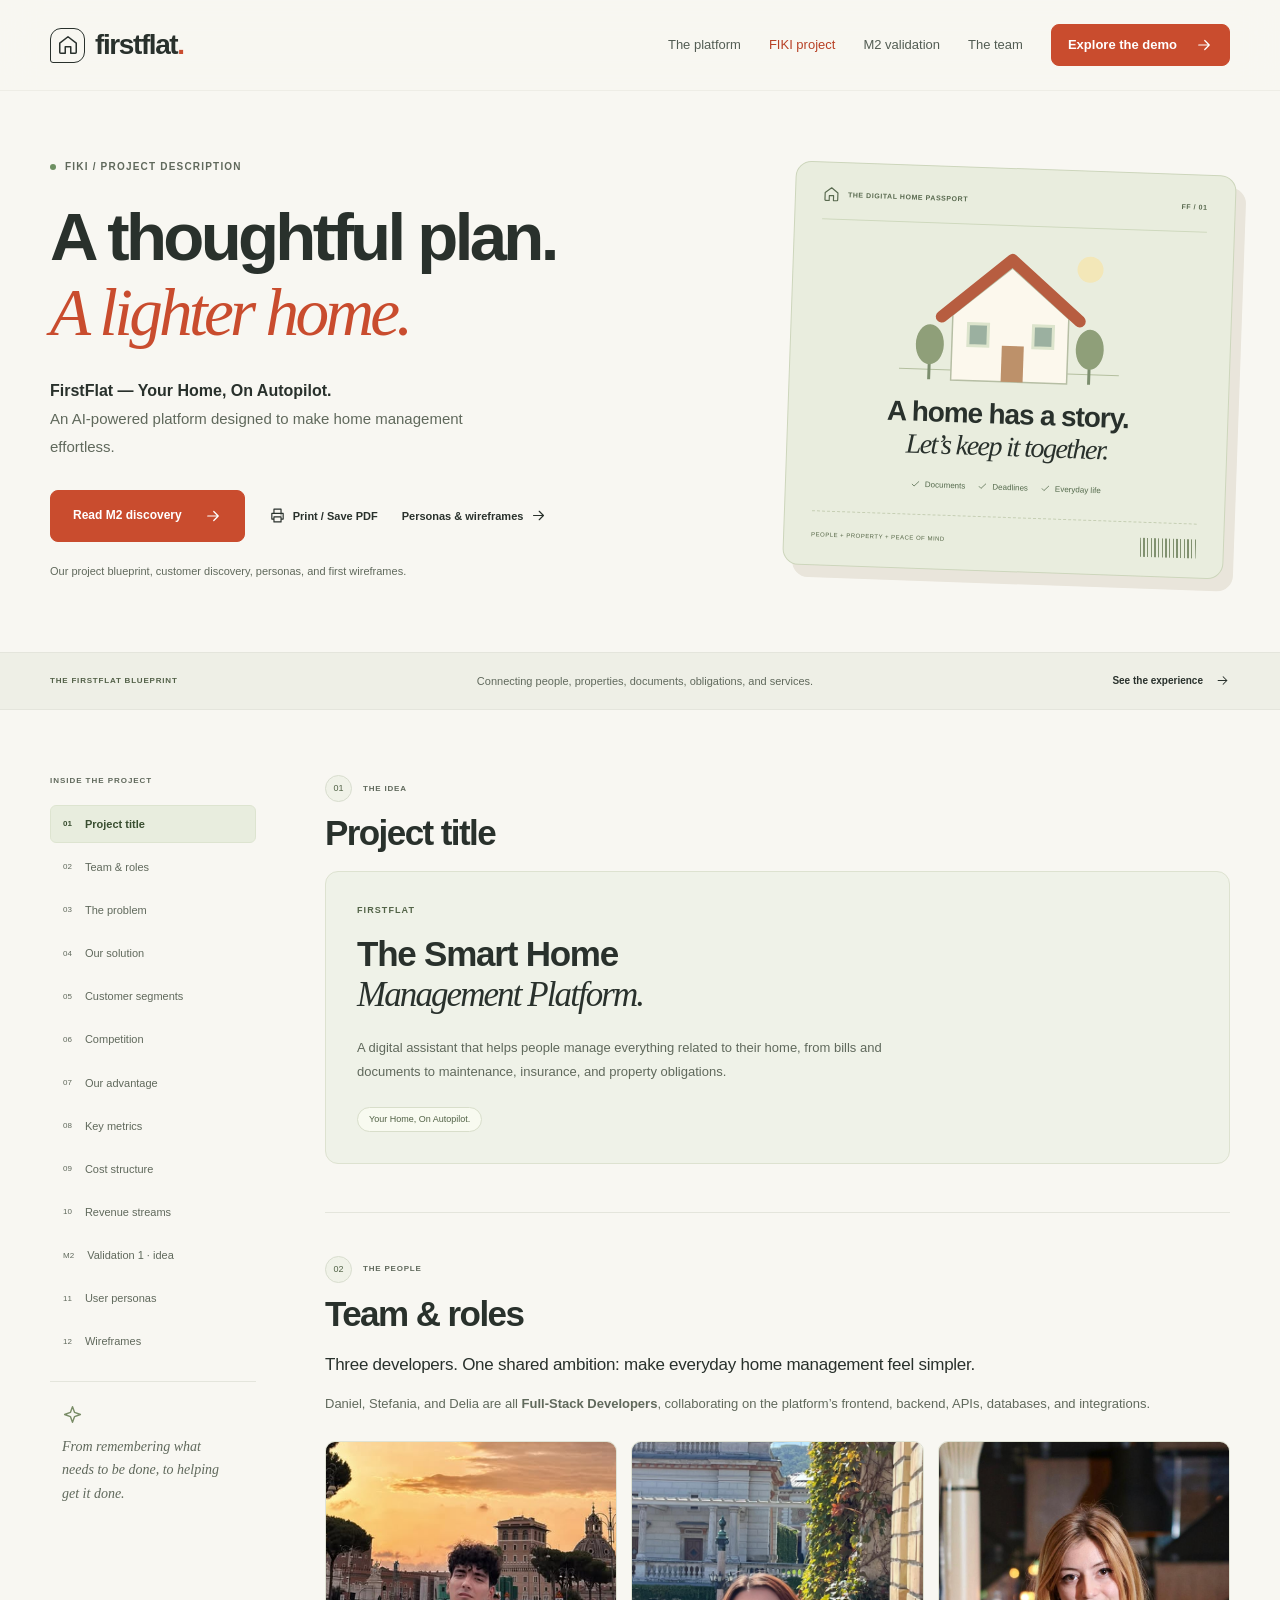
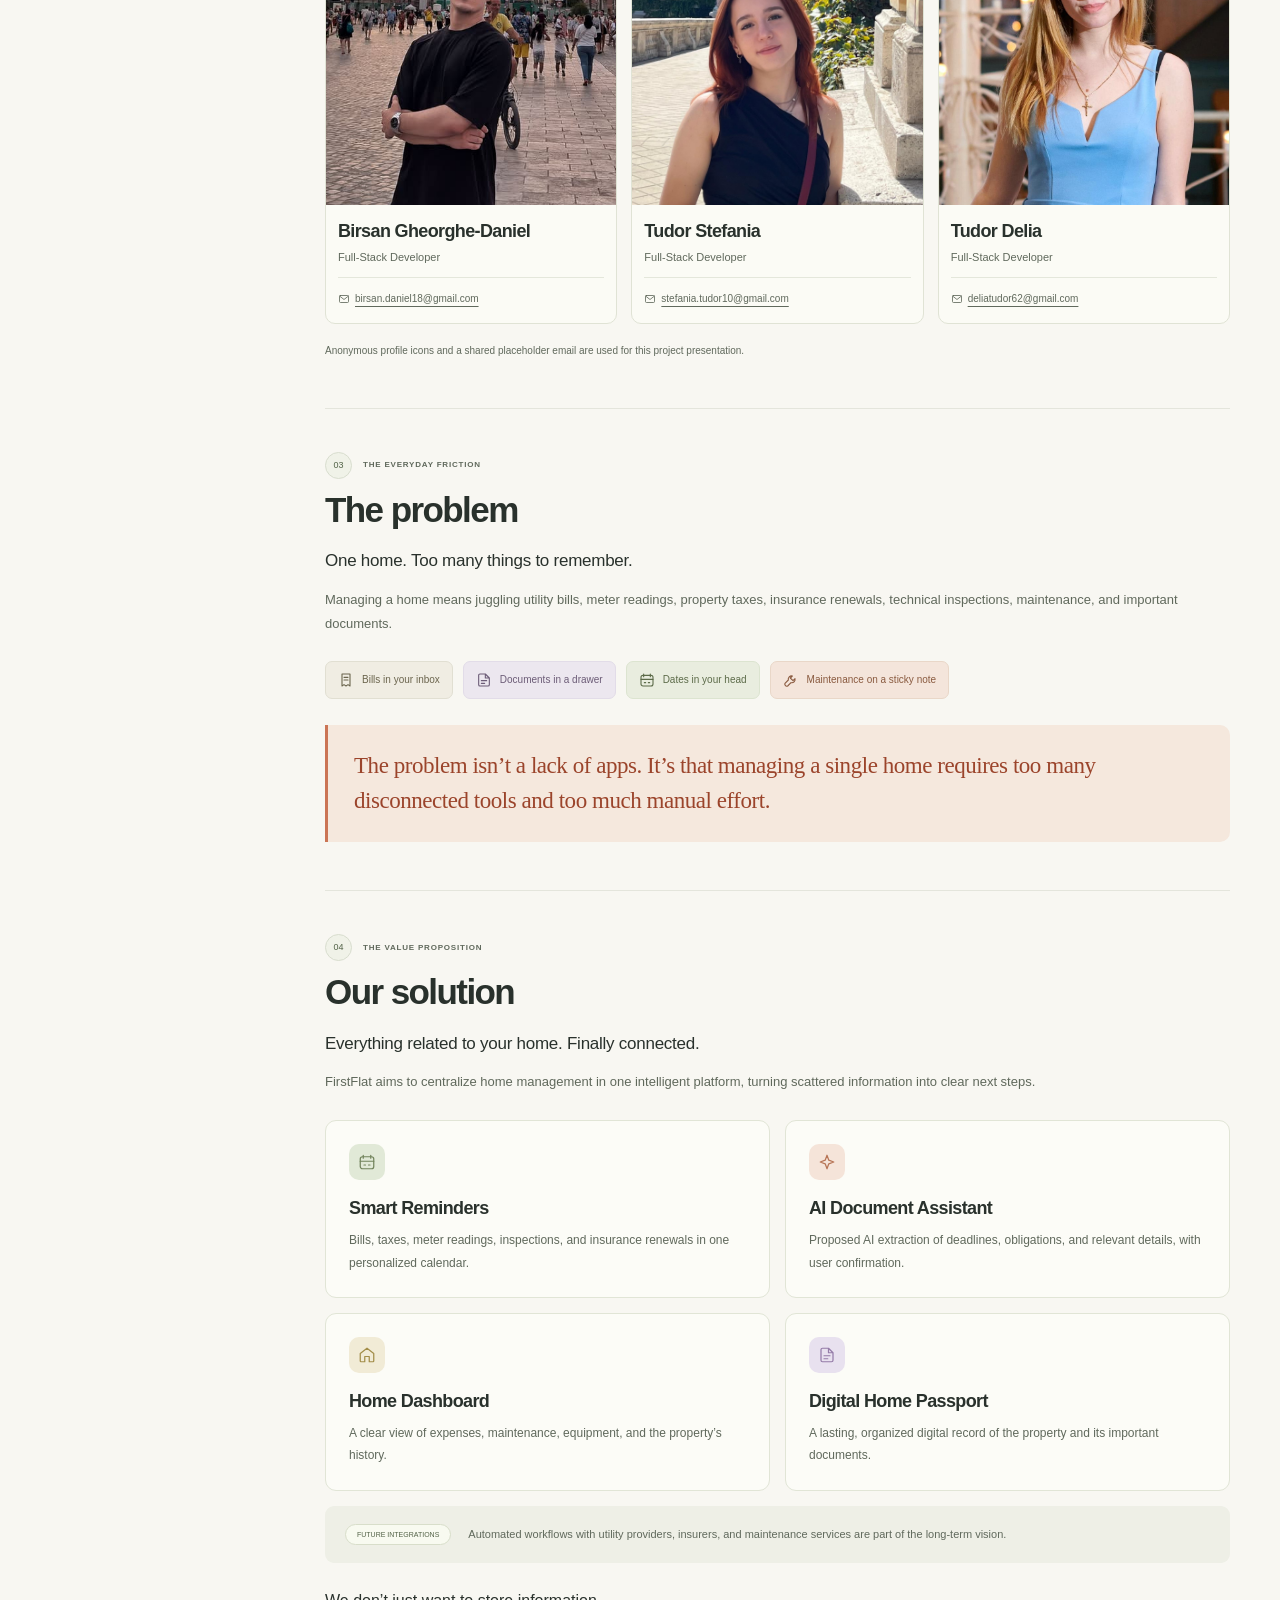
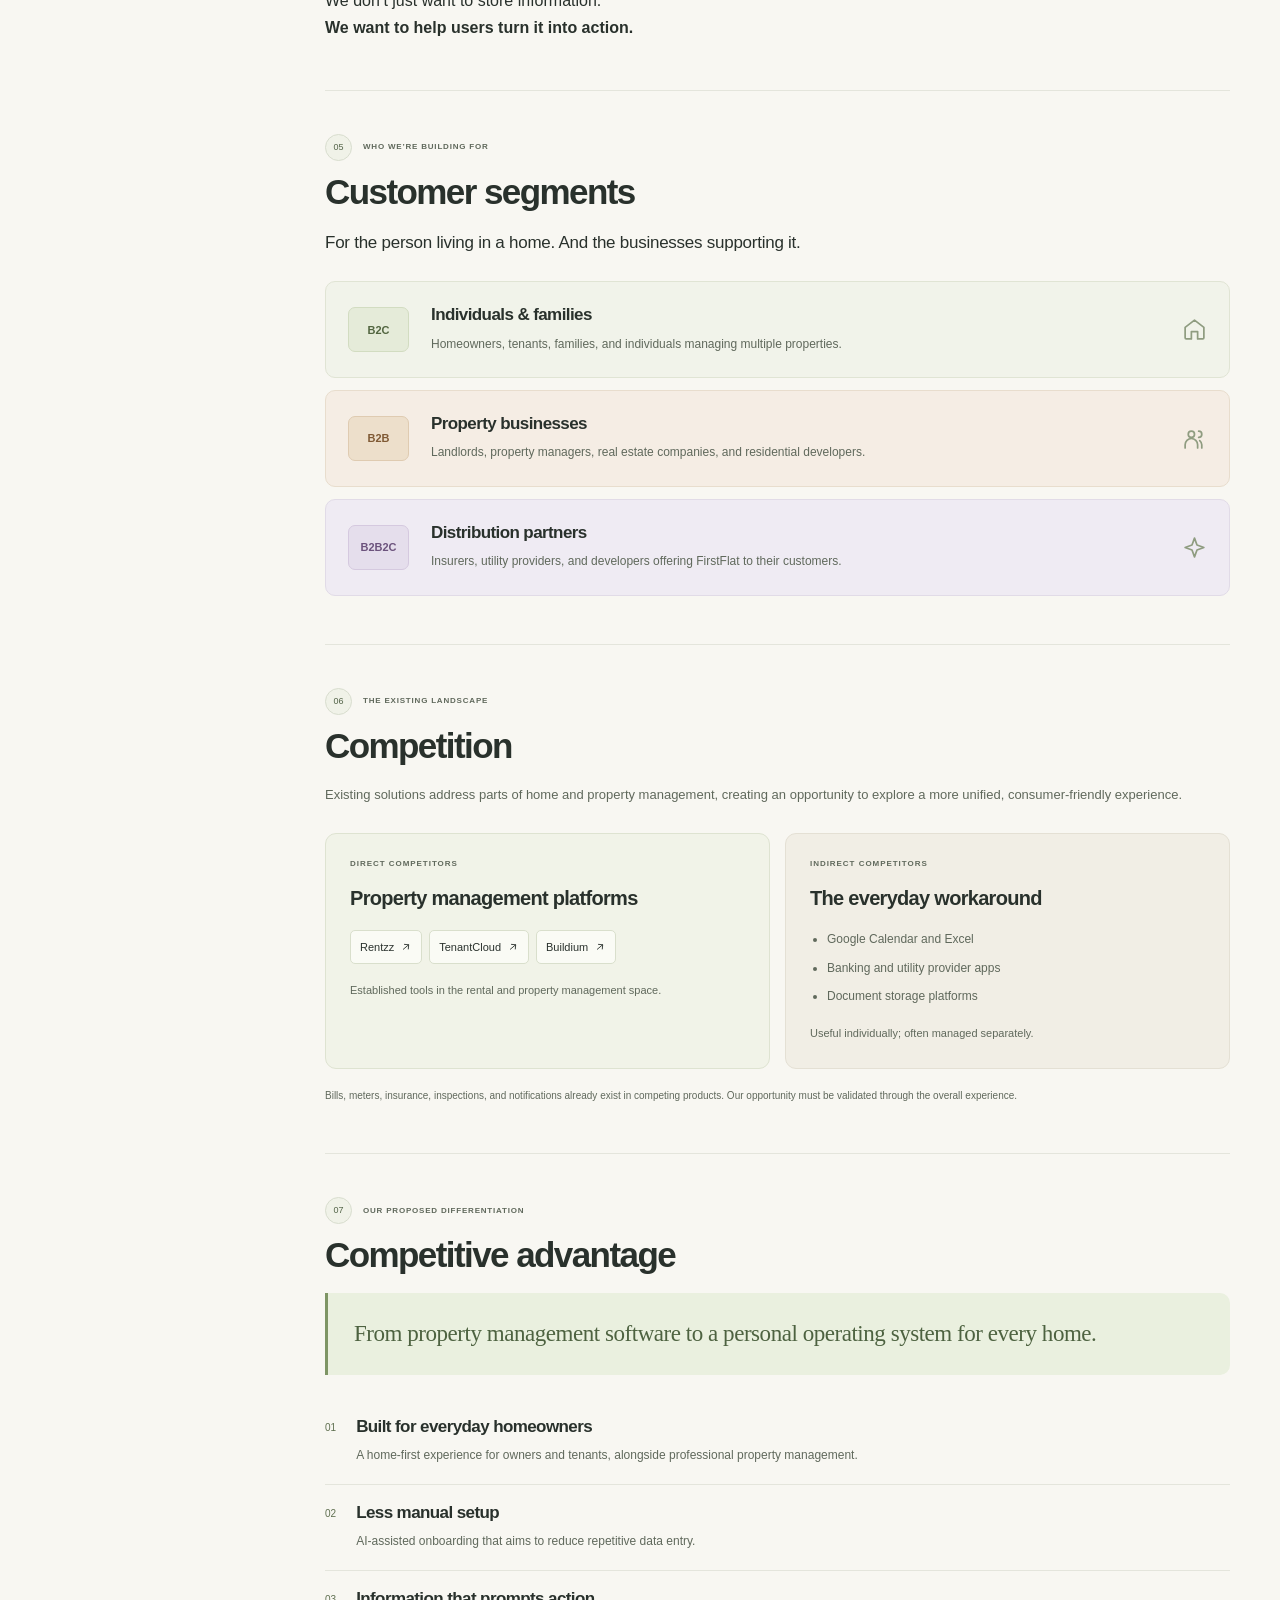
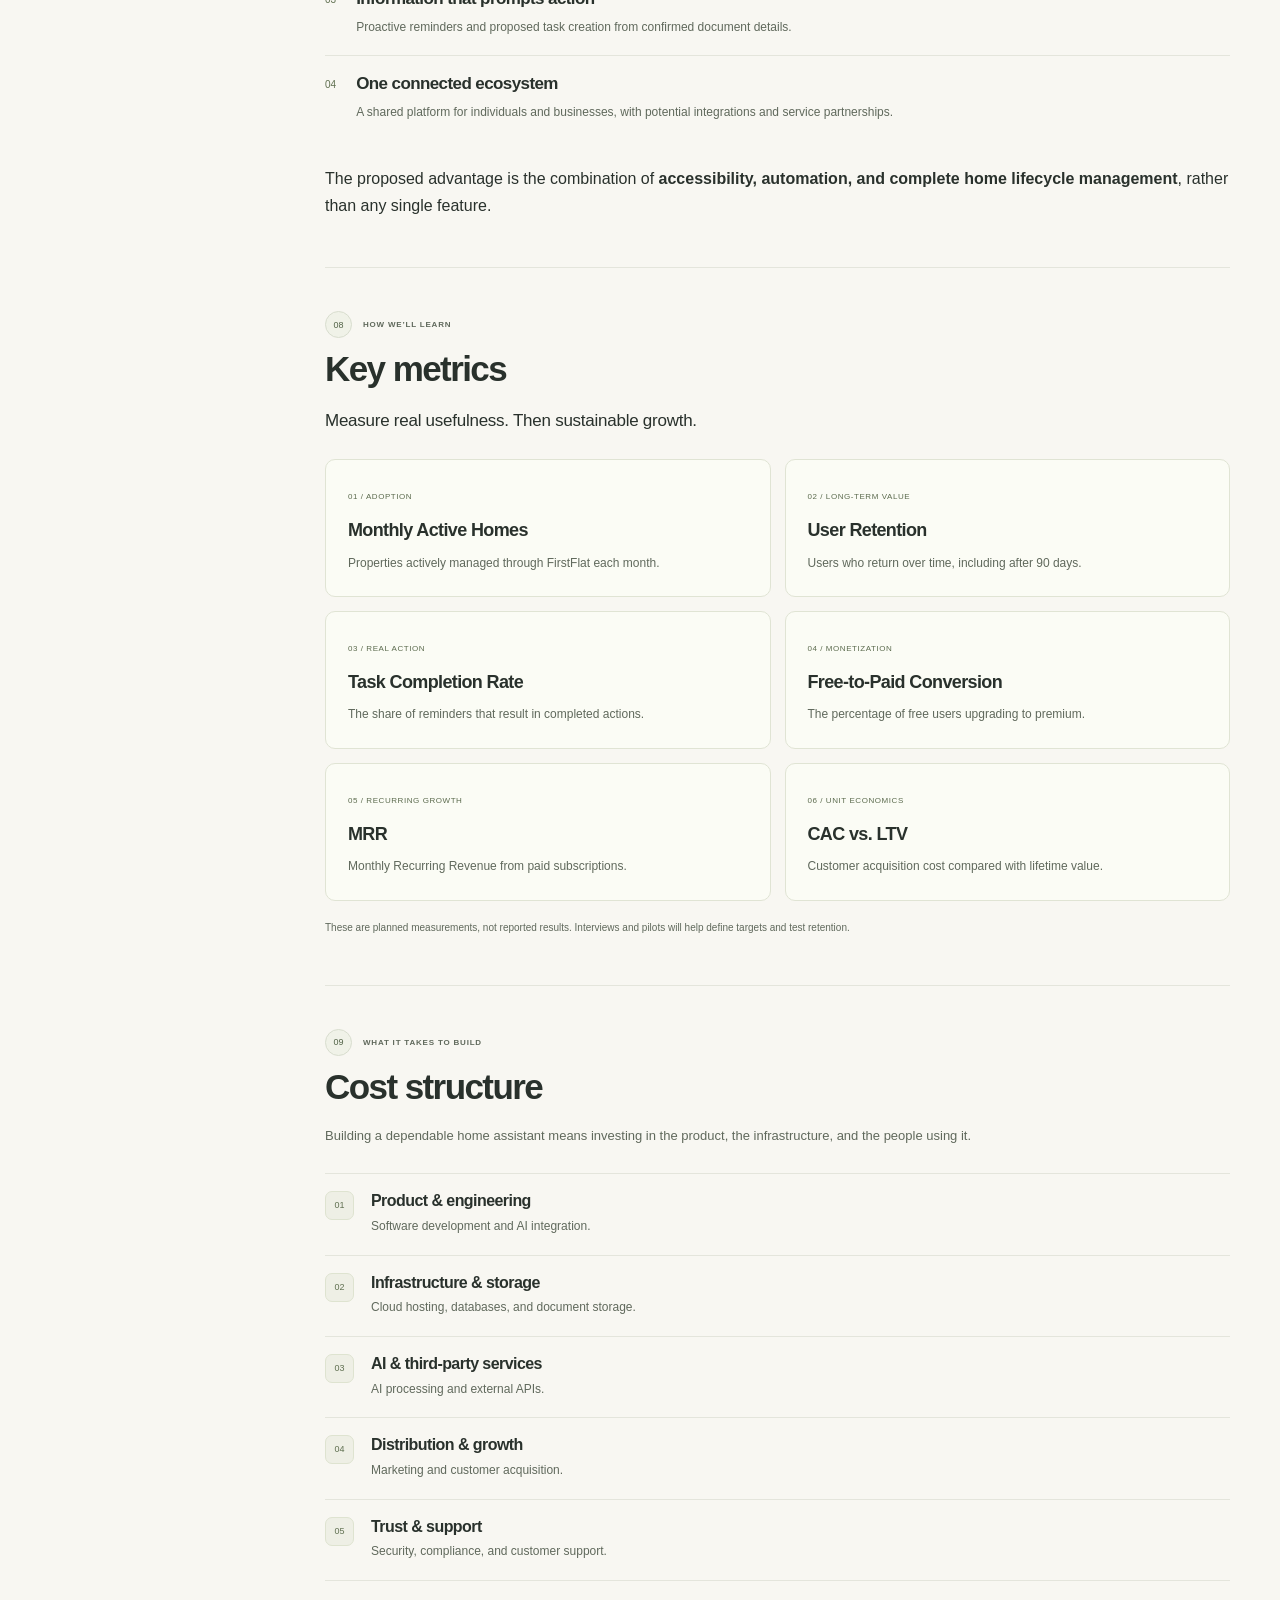
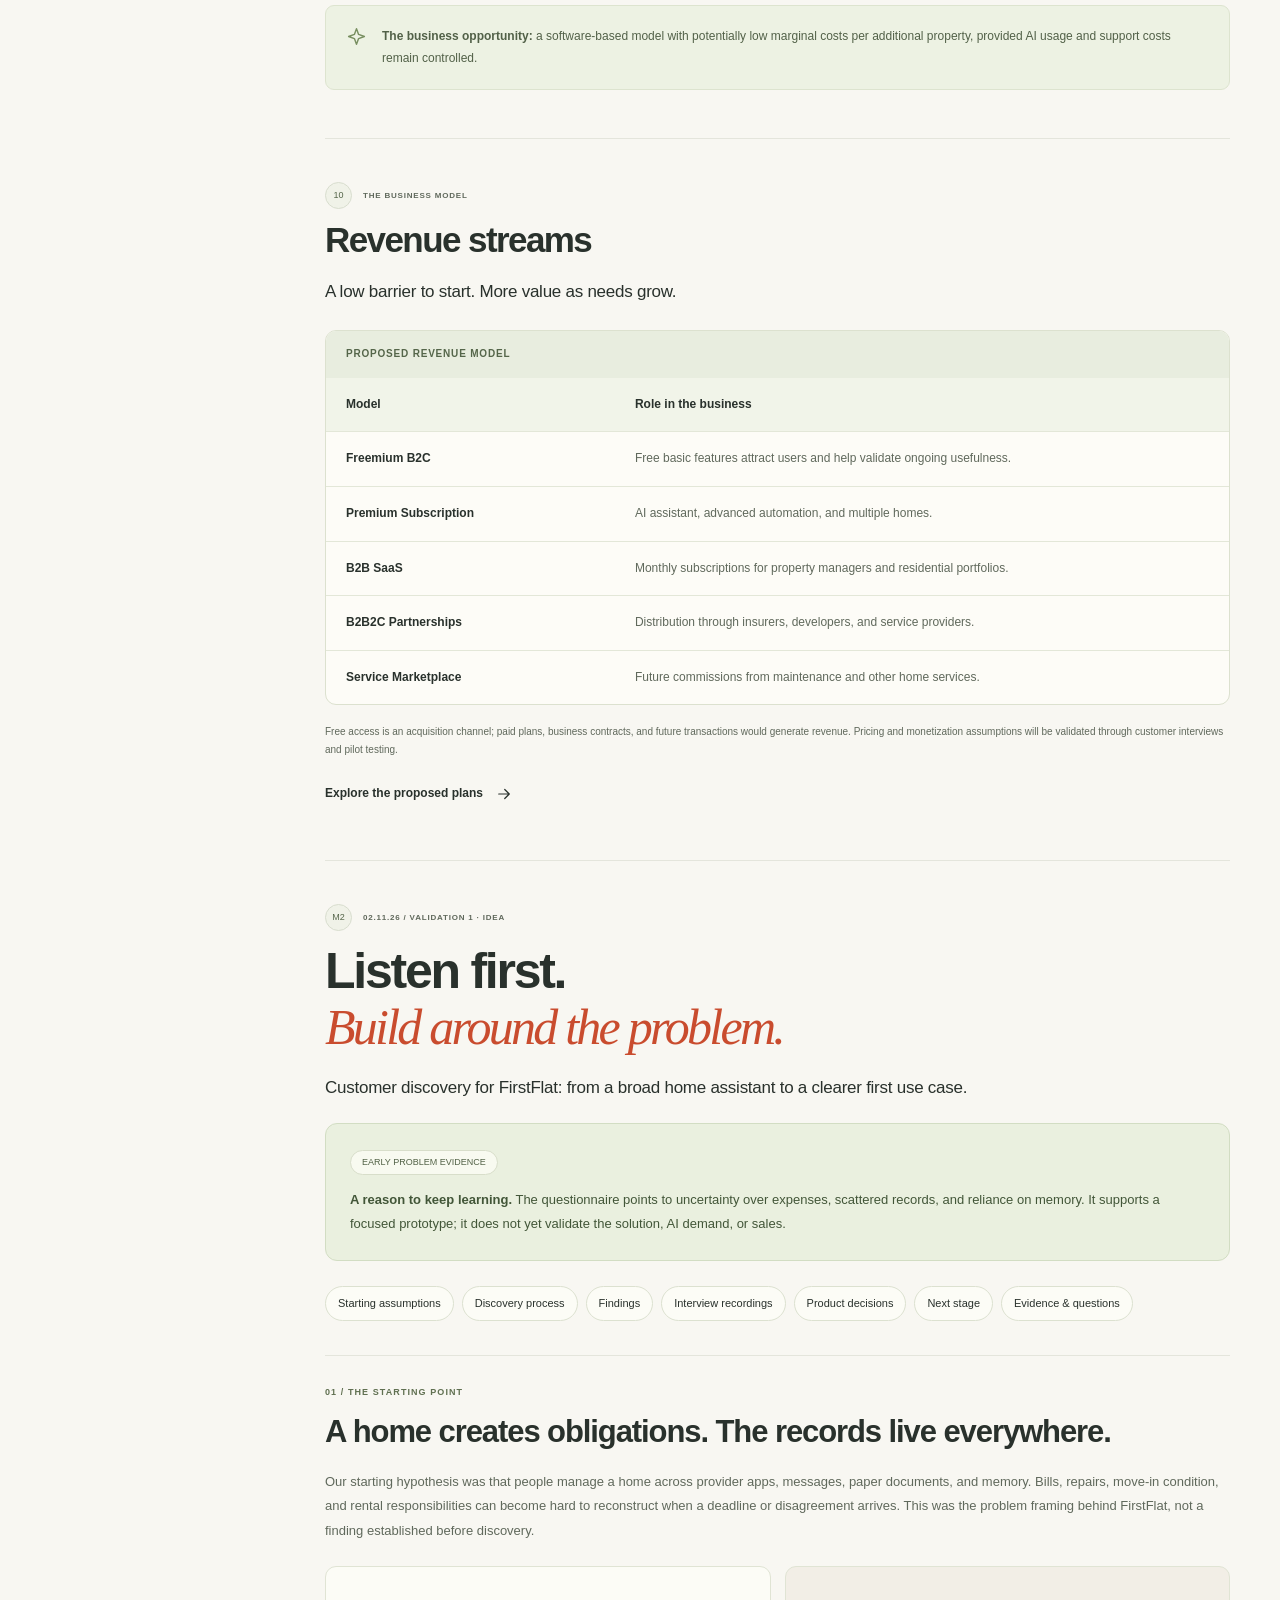
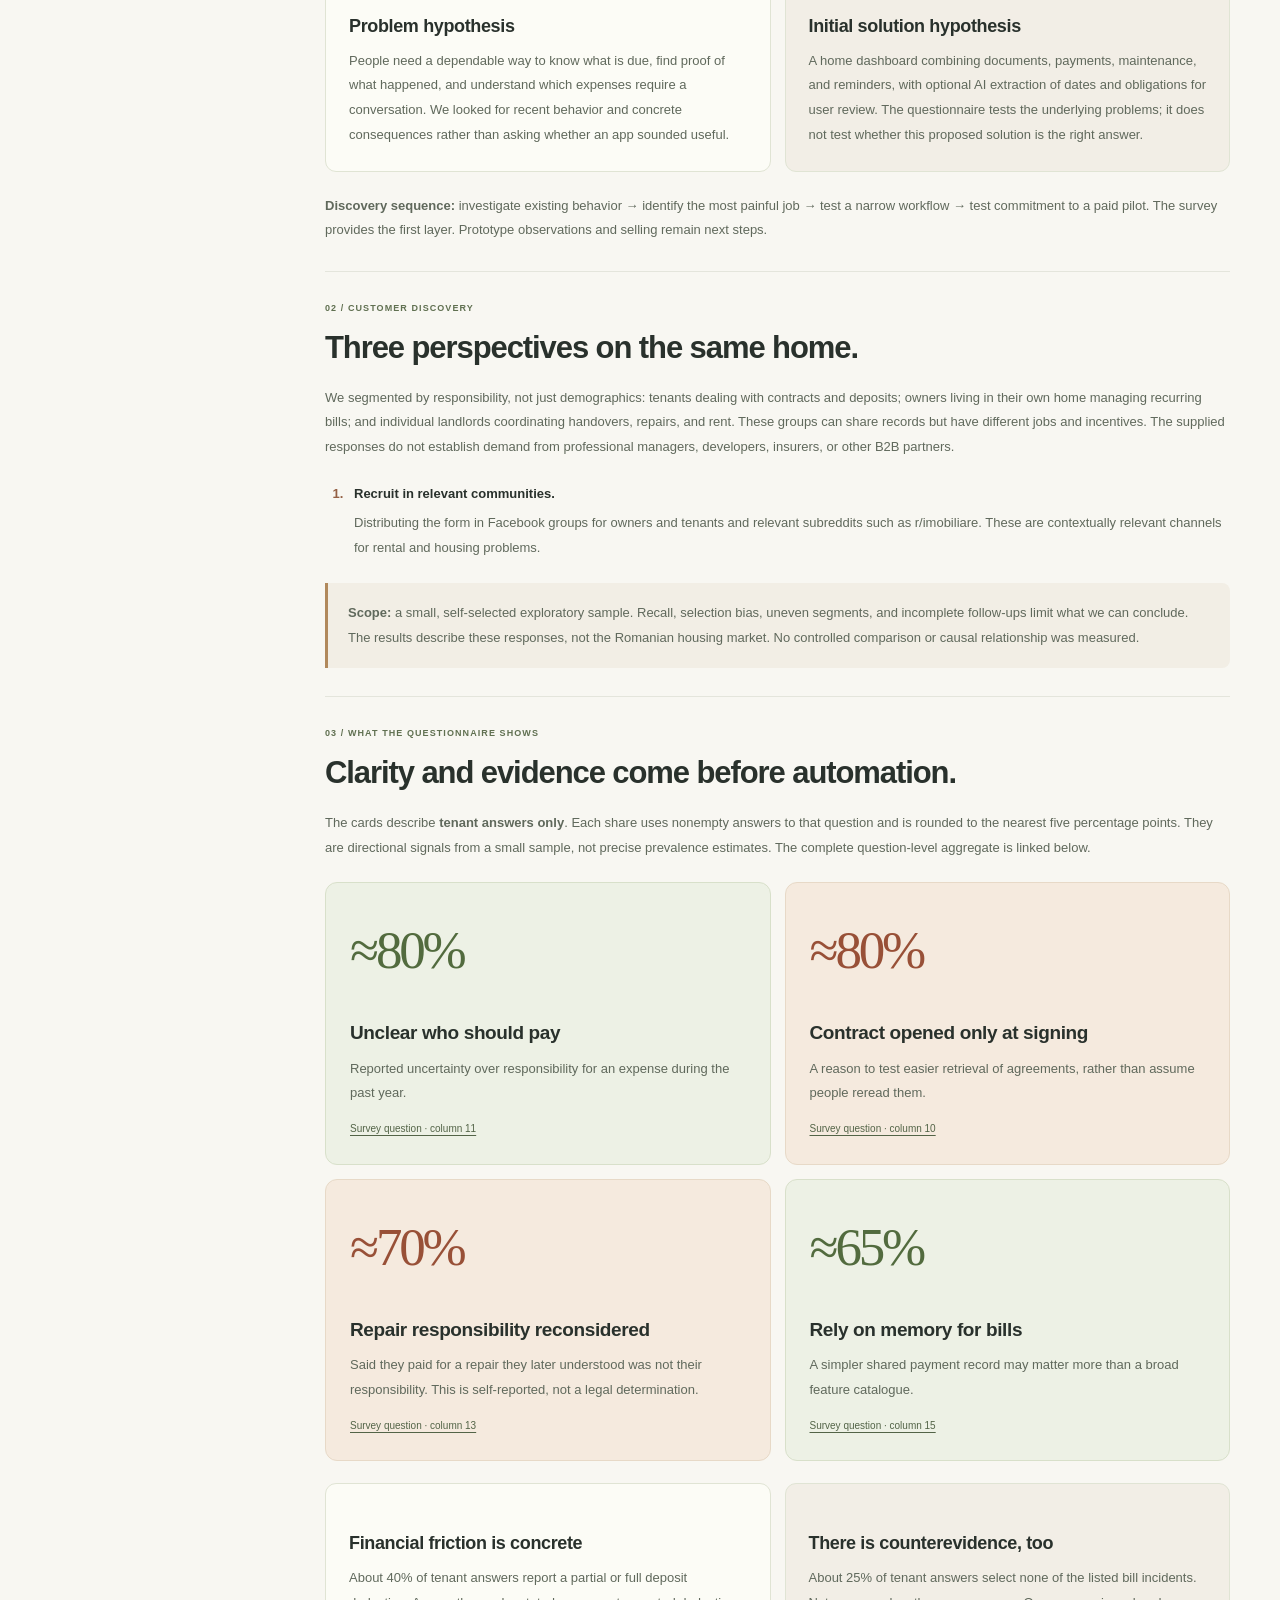
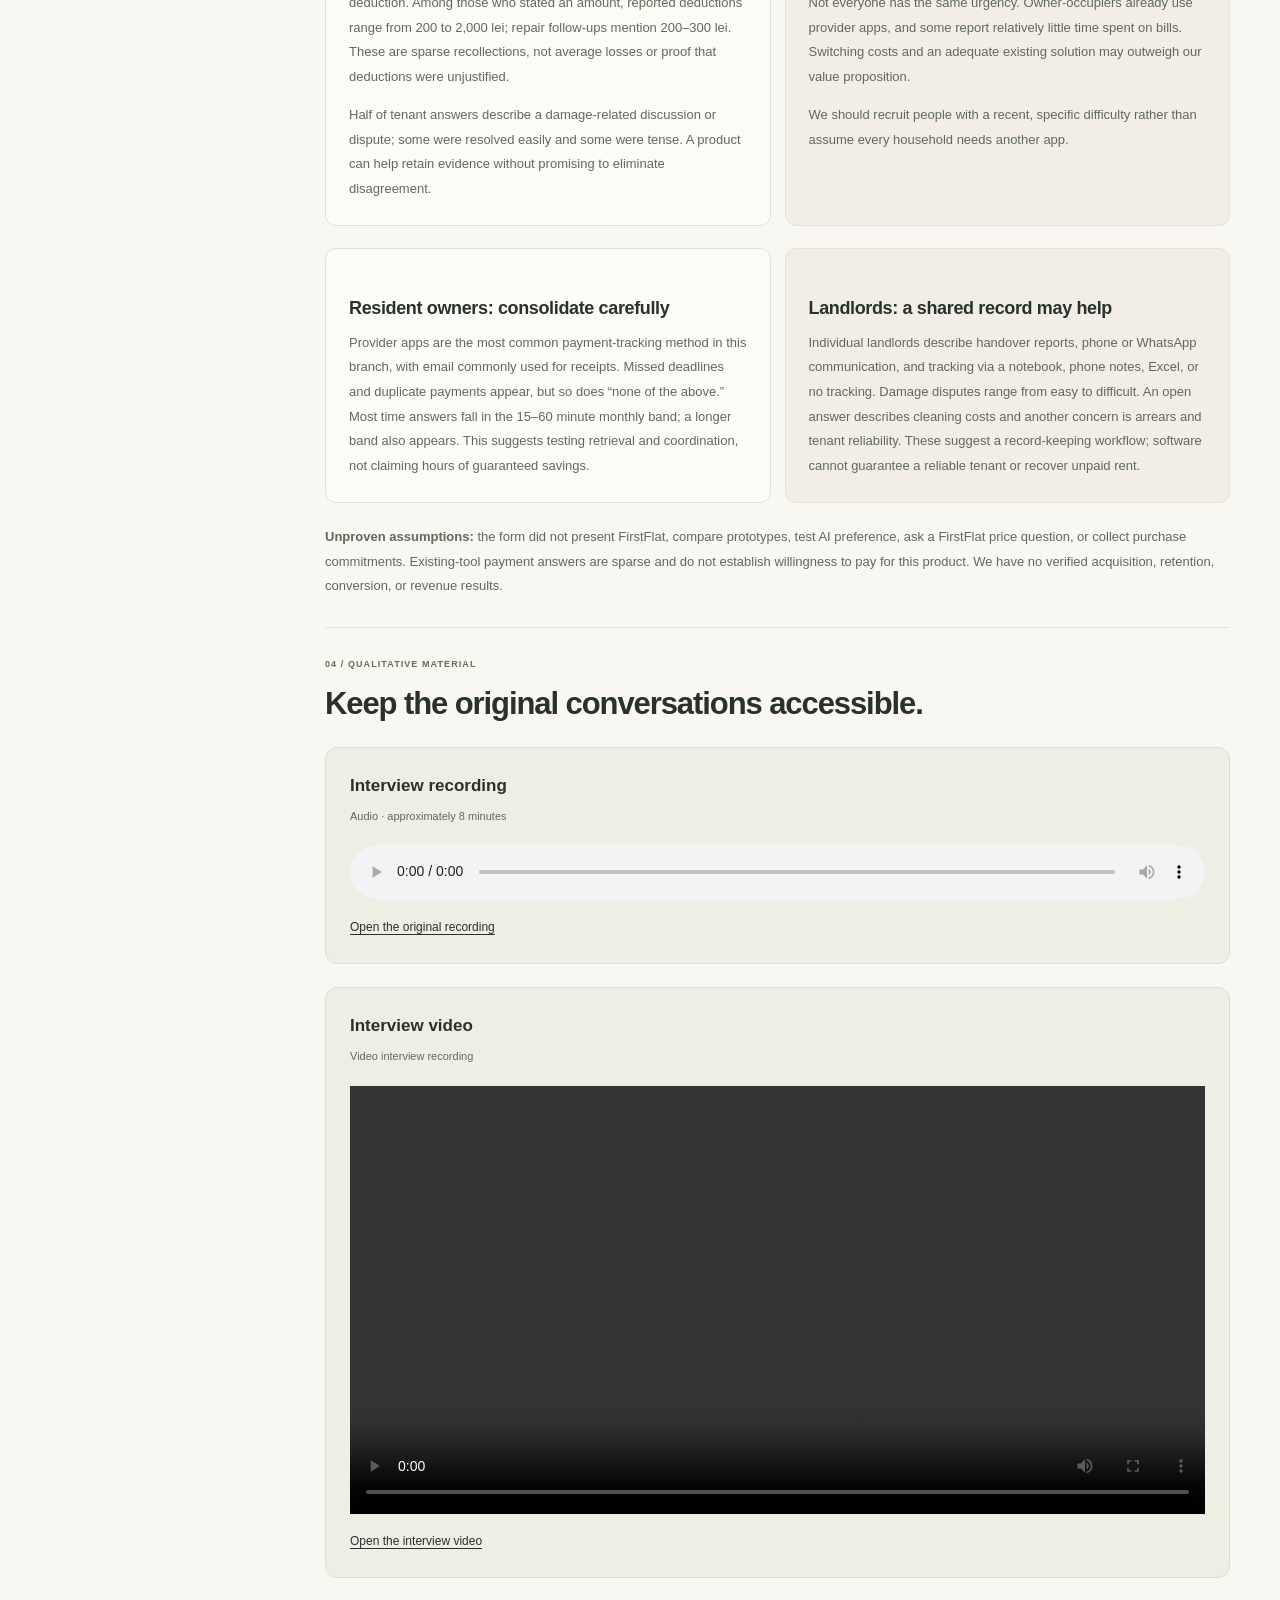
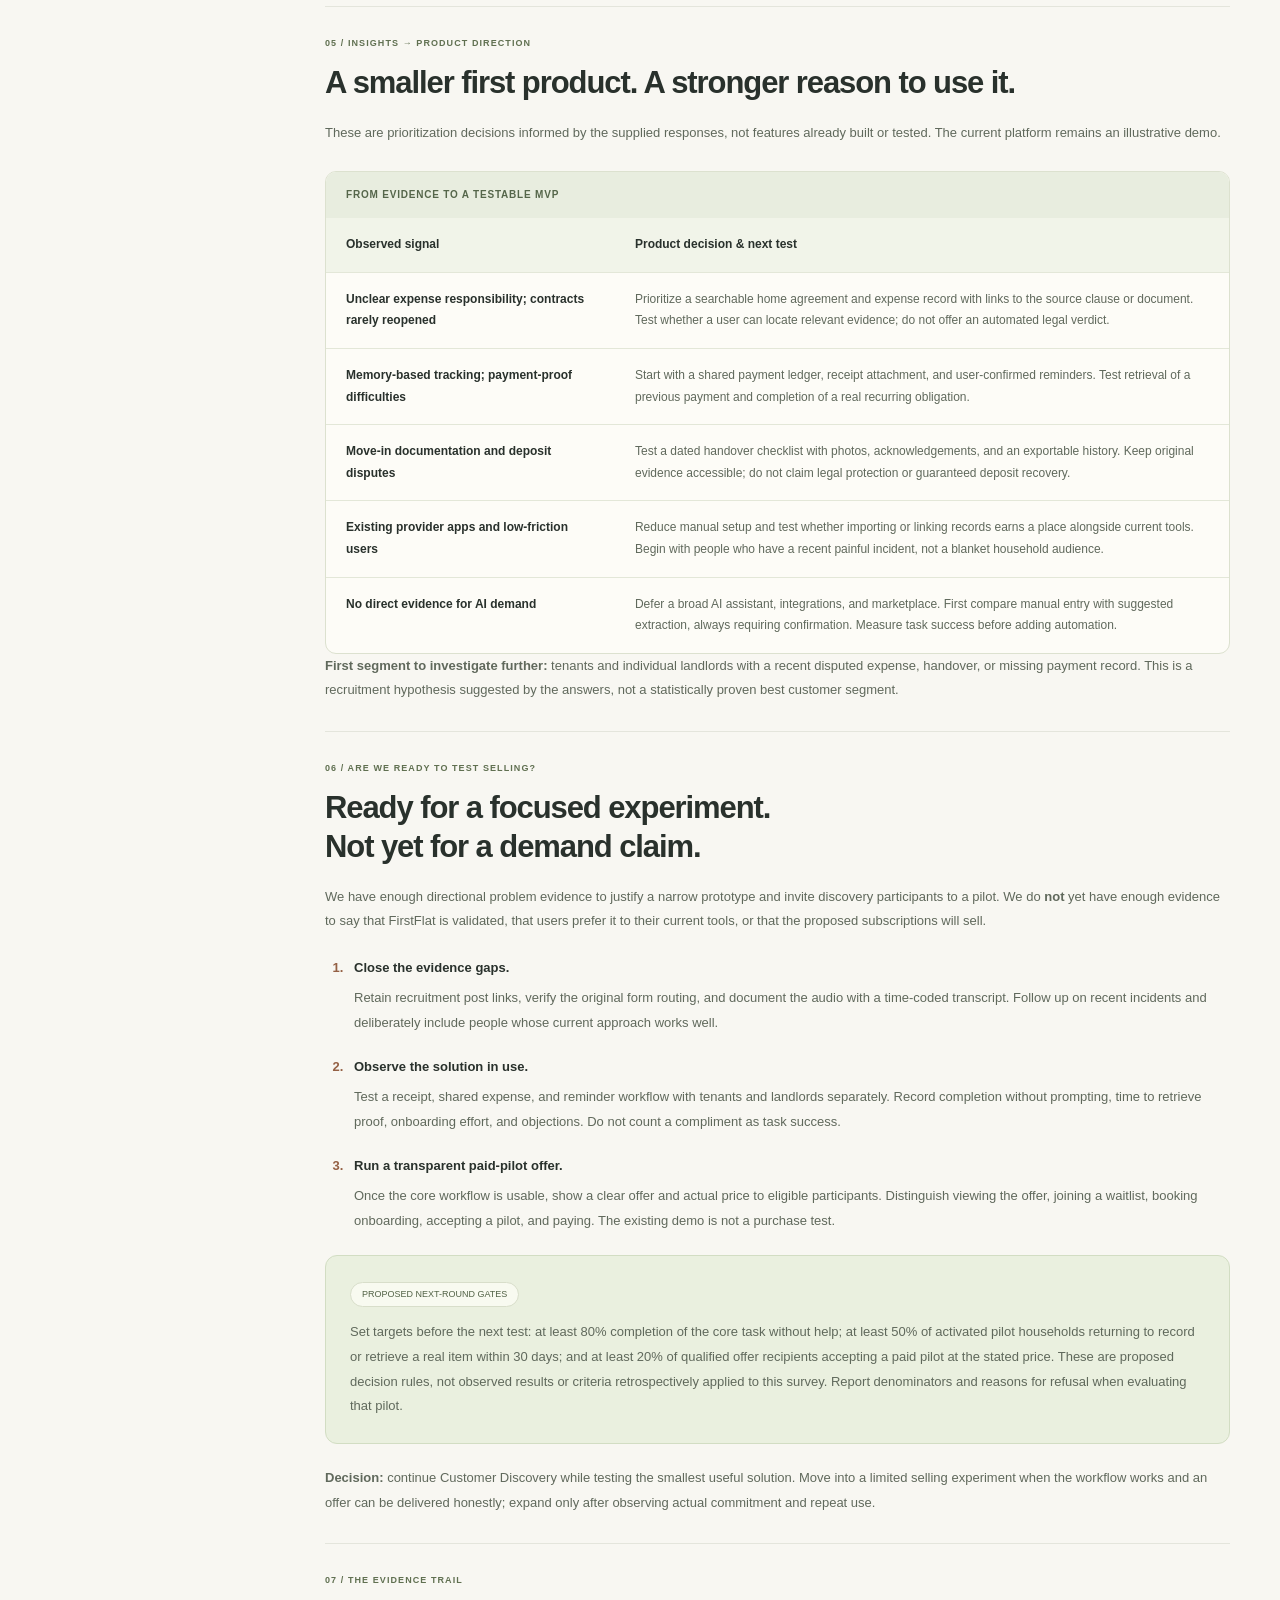
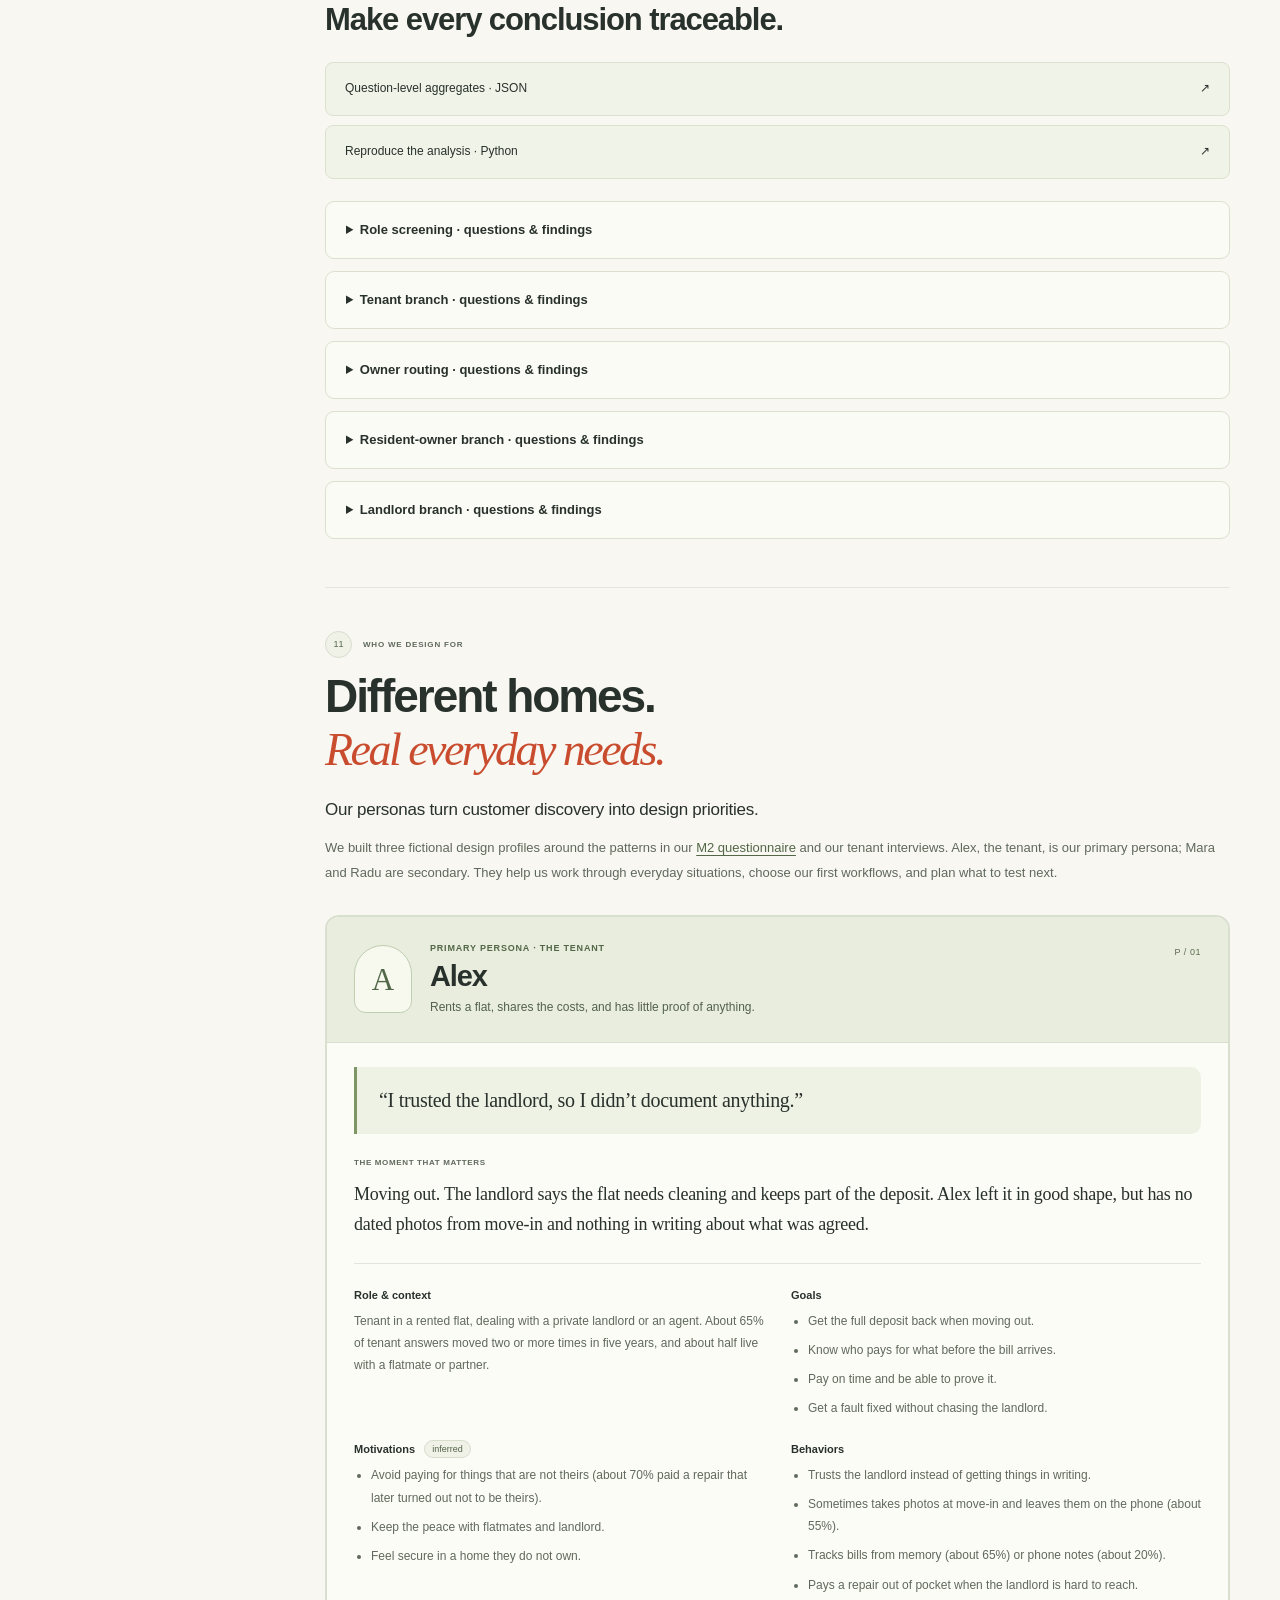
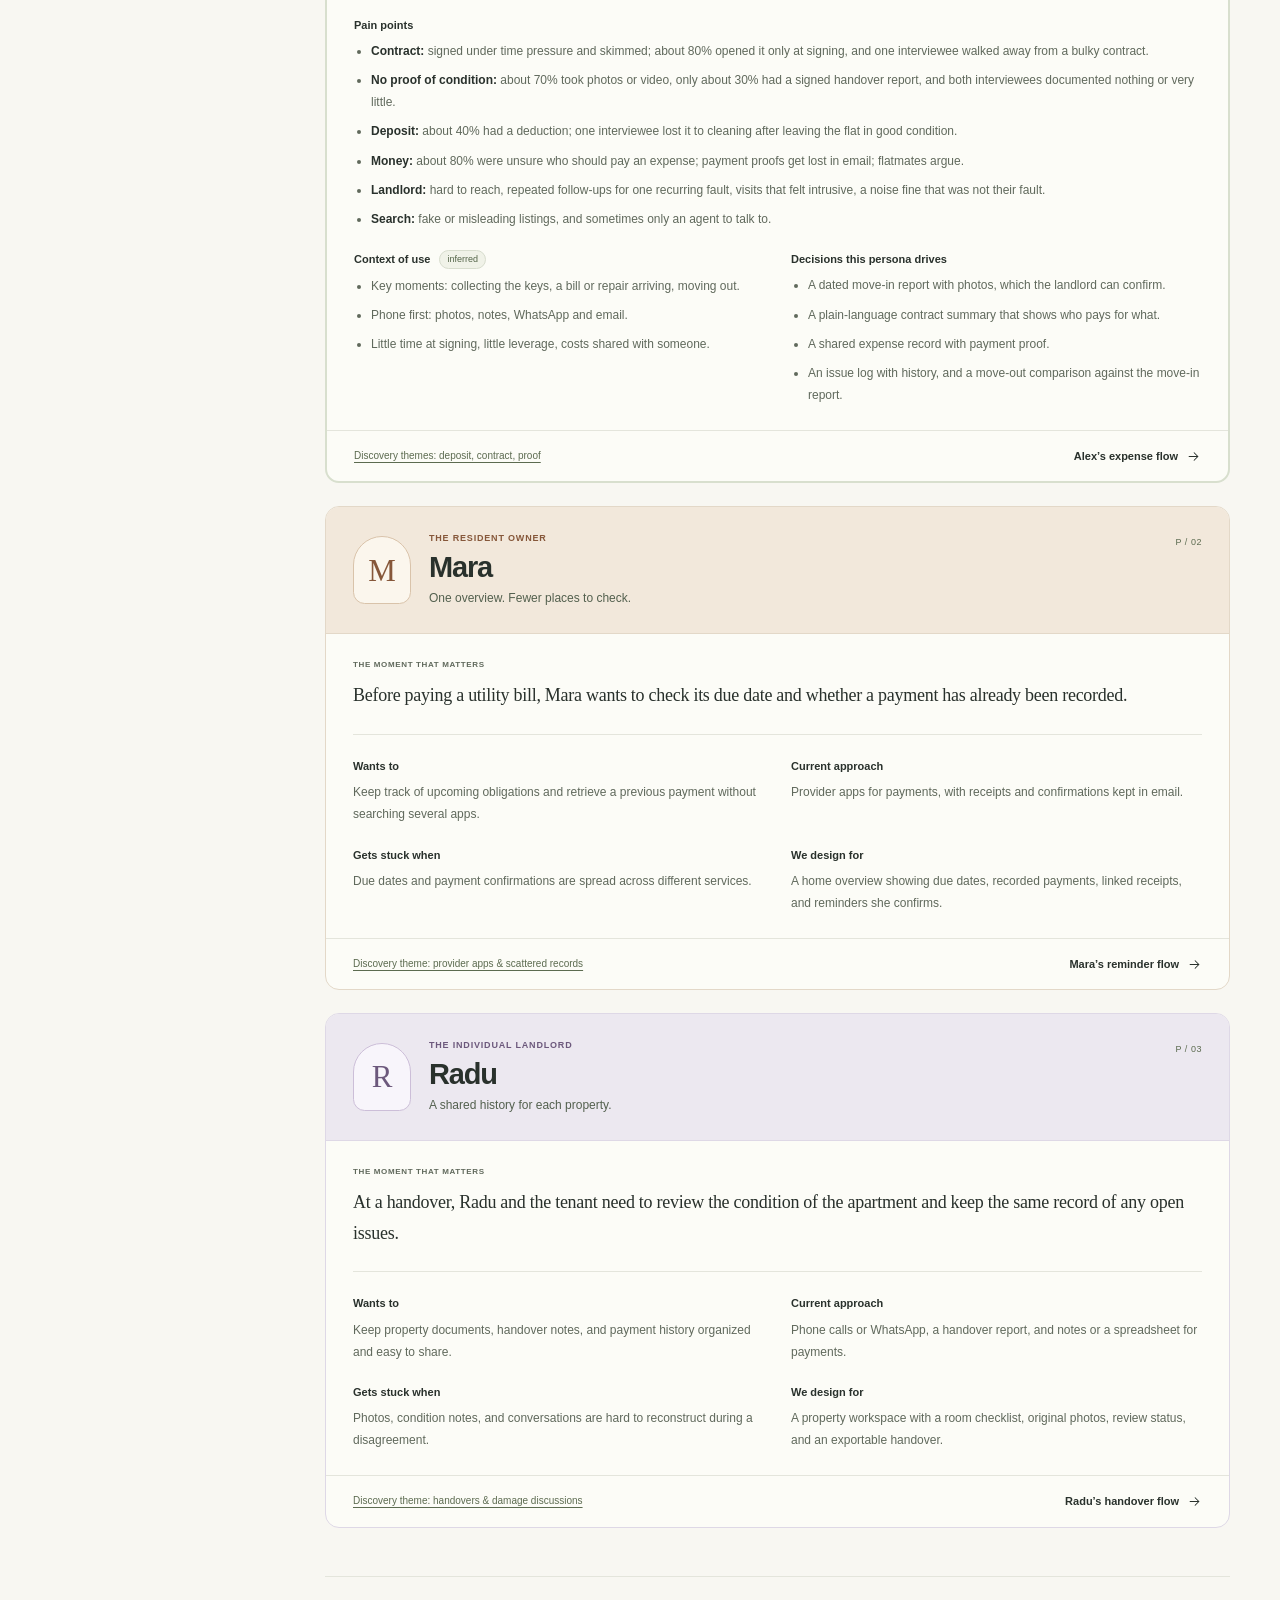
==== commit 8744ec06: "Merge remote-tracking branch 'origin/main' into stefi # Conflicts: #	fiki.css #	fiki.html  Co-author" ====
--- a/fiki.html
+++ b/fiki.html
@@ -255,21 +255,25 @@
             <div class="brief-section-label"><span>11</span><p>WHO WE DESIGN FOR</p></div>
             <h2 id="personas-heading">Different homes.<br /><span class="serif accent">Real everyday needs.</span></h2>
             <p class="brief-lead">Our personas turn customer discovery into design priorities.</p>
-            <p>We built three fictional design profiles around the patterns in our <a href="#m2-findings">M2 questionnaire</a>. They help us work through everyday situations, choose our first workflows, and plan what to test next.</p>
+            <p>We built three fictional design profiles around the patterns in our <a href="#m2-findings">M2 questionnaire</a> and our tenant interviews. Alex, the tenant, is our primary persona; Mara and Radu are secondary. They help us work through everyday situations, choose our first workflows, and plan what to test next.</p>
 
             <div class="persona-list">
-              <article class="persona-card" id="persona-alex" aria-labelledby="persona-alex-name">
-                <header class="persona-heading"><span class="persona-avatar" aria-hidden="true">A</span><div><p class="persona-role">THE TENANT</p><h3 id="persona-alex-name">Alex</h3><p>A clear record for a shared home.</p></div><span class="persona-index" aria-hidden="true">P / 01</span></header>
+              <article class="persona-card persona-primary" id="persona-alex" aria-labelledby="persona-alex-name">
+                <header class="persona-heading"><span class="persona-avatar" aria-hidden="true">A</span><div><p class="persona-role">PRIMARY PERSONA · THE TENANT</p><h3 id="persona-alex-name">Alex</h3><p>Rents a flat, shares the costs, and has little proof of anything.</p></div><span class="persona-index" aria-hidden="true">P / 01</span></header>
                 <div class="persona-body">
-                  <p class="persona-scenario"><span>THE MOMENT THAT MATTERS</span>A repair bill arrives. Alex needs to check the agreement, discuss who pays, and keep the final record in one place.</p>
+                  <blockquote class="persona-quote">“I trusted the landlord, so I didn’t document anything.”</blockquote>
+                  <p class="persona-scenario"><span>THE MOMENT THAT MATTERS</span>Moving out. The landlord says the flat needs cleaning and keeps part of the deposit. Alex left it in good shape, but has no dated photos from move-in and nothing in writing about what was agreed.</p>
                   <dl class="persona-needs">
-                    <div><dt>Wants to</dt><dd>Understand each expense and find proof of what has already been paid.</dd></div>
-                    <div><dt>Current approach</dt><dd>Memory or phone notes for bills; messages and the rental agreement when a question comes up.</dd></div>
-                    <div><dt>Gets stuck when</dt><dd>The invoice, agreement, and conversation are in different places, and responsibility is unclear.</dd></div>
-                    <div><dt>We design for</dt><dd>A shared expense record with the invoice, an agreed split, supporting documents, and payment proof.</dd></div>
+                    <div><dt>Role &amp; context</dt><dd>Tenant in a rented flat, dealing with a private landlord or an agent. About 65% of tenant answers moved two or more times in five years, and about half live with a flatmate or partner.</dd></div>
+                    <div><dt>Goals</dt><dd><ul><li>Get the full deposit back when moving out.</li><li>Know who pays for what before the bill arrives.</li><li>Pay on time and be able to prove it.</li><li>Get a fault fixed without chasing the landlord.</li></ul></dd></div>
+                    <div><dt>Motivations <span class="persona-tag">inferred</span></dt><dd><ul><li>Avoid paying for things that are not theirs (about 70% paid a repair that later turned out not to be theirs).</li><li>Keep the peace with flatmates and landlord.</li><li>Feel secure in a home they do not own.</li></ul></dd></div>
+                    <div><dt>Behaviors</dt><dd><ul><li>Trusts the landlord instead of getting things in writing.</li><li>Sometimes takes photos at move-in and leaves them on the phone (about 55%).</li><li>Tracks bills from memory (about 65%) or phone notes (about 20%).</li><li>Pays a repair out of pocket when the landlord is hard to reach.</li></ul></dd></div>
+                    <div class="persona-wide"><dt>Pain points</dt><dd><ul><li><strong>Contract:</strong> signed under time pressure and skimmed; about 80% opened it only at signing, and one interviewee walked away from a bulky contract.</li><li><strong>No proof of condition:</strong> about 70% took photos or video, only about 30% had a signed handover report, and both interviewees documented nothing or very little.</li><li><strong>Deposit:</strong> about 40% had a deduction; one interviewee lost it to cleaning after leaving the flat in good condition.</li><li><strong>Money:</strong> about 80% were unsure who should pay an expense; payment proofs get lost in email; flatmates argue.</li><li><strong>Landlord:</strong> hard to reach, repeated follow-ups for one recurring fault, visits that felt intrusive, a noise fine that was not their fault.</li><li><strong>Search:</strong> fake or misleading listings, and sometimes only an agent to talk to.</li></ul></dd></div>
+                    <div><dt>Context of use <span class="persona-tag">inferred</span></dt><dd><ul><li>Key moments: collecting the keys, a bill or repair arriving, moving out.</li><li>Phone first: photos, notes, WhatsApp and email.</li><li>Little time at signing, little leverage, costs shared with someone.</li></ul></dd></div>
+                    <div><dt>Decisions this persona drives</dt><dd><ul><li>A dated move-in report with photos, which the landlord can confirm.</li><li>A plain-language contract summary that shows who pays for what.</li><li>A shared expense record with payment proof.</li><li>An issue log with history, and a move-out comparison against the move-in report.</li></ul></dd></div>
                   </dl>
                 </div>
-                <footer class="persona-footer"><a class="persona-insight" href="#m2-q11">Discovery theme: unclear expense responsibility</a><a class="persona-flow-link" href="#wireframe-shared-expense">Alex’s expense flow <svg class="icon" aria-hidden="true"><use href="#i-arrow"/></svg></a></footer>
+                <footer class="persona-footer"><a class="persona-insight" href="#m2-q7">Discovery themes: deposit, contract, proof</a><a class="persona-flow-link" href="#wireframe-shared-expense">Alex’s expense flow <svg class="icon" aria-hidden="true"><use href="#i-arrow"/></svg></a></footer>
               </article>
 
               <article class="persona-card" id="persona-mara" aria-labelledby="persona-mara-name">
--- a/fiki.css
+++ b/fiki.css
@@ -404,6 +404,21 @@
   .wireframe-canvas img { min-width: 0; }
   .wireframe-study { scroll-margin-top: 0; }
 }
+/* Primary persona (Smaply structure): quote, lists, evidence note. */
+.persona-primary { border-width: 2px; }
+.persona-quote { margin: 0 0 22px; padding: 18px 22px; border-left: 3px solid #7e9565; background: #eef2e4; border-radius: 0 10px 10px 0; font-family: Georgia, serif; font-size: 20px; line-height: 1.55; letter-spacing: -.015em; }
+.persona-quote cite { display: block; margin-top: 10px; font: 400 10px/1.6 "Inter", "Aptos", "Segoe UI", Arial, sans-serif; font-style: normal; letter-spacing: 0; color: var(--brief-muted); }
+.persona-needs dd ul { margin: 0; padding-left: 17px; }
+.persona-needs dd li { margin-bottom: 7px; }
+.persona-needs dd li:last-child { margin-bottom: 0; }
+.persona-needs dd strong { color: var(--ink); font-weight: 600; }
+.persona-needs .persona-wide { grid-column: 1 / -1; }
+.persona-tag { display: inline-block; margin-left: 6px; padding: 1px 7px; border: 1px solid #d8ddce; border-radius: 20px; background: #f0f2e8; font-size: 9px; font-weight: 500; color: #536448; vertical-align: 1px; }
+.persona-note { margin-top: 22px; padding-top: 16px; border-top: 1px solid var(--line); font-size: 10px; line-height: 1.8; color: var(--brief-muted); }
+@media (max-width: 700px) {
+  .persona-needs .persona-wide { grid-column: auto; }
+  .persona-quote { font-size: 18px; padding: 16px 18px; }
+}
 /* M2 discovery: evidence-led milestone, sharing the project brief palette. */
 .m2-section > h2 { font-size: clamp(34px, 4vw, 50px); line-height: 1.12; }
 .m2-verdict { padding: 24px; margin-block: 22px; background: #eaf0df; border: 1px solid #d2ddc3; border-radius: 12px; }
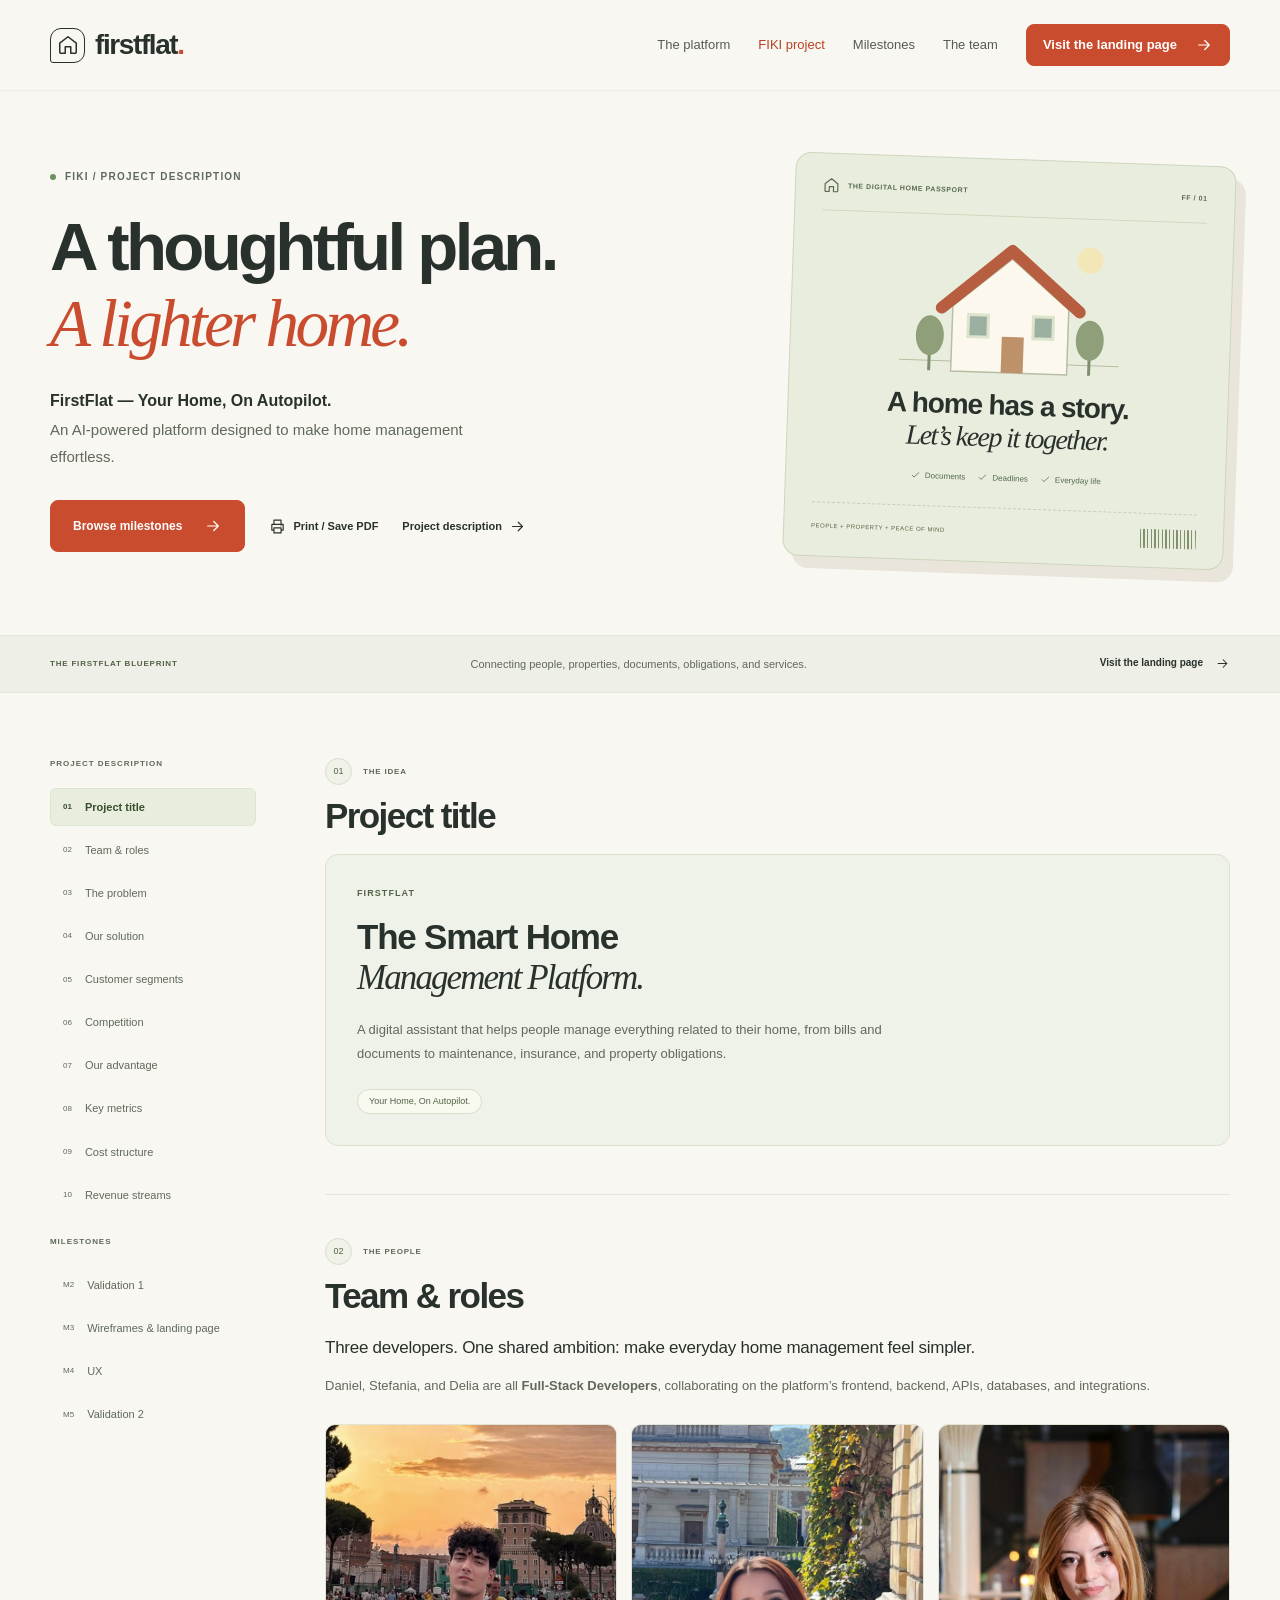
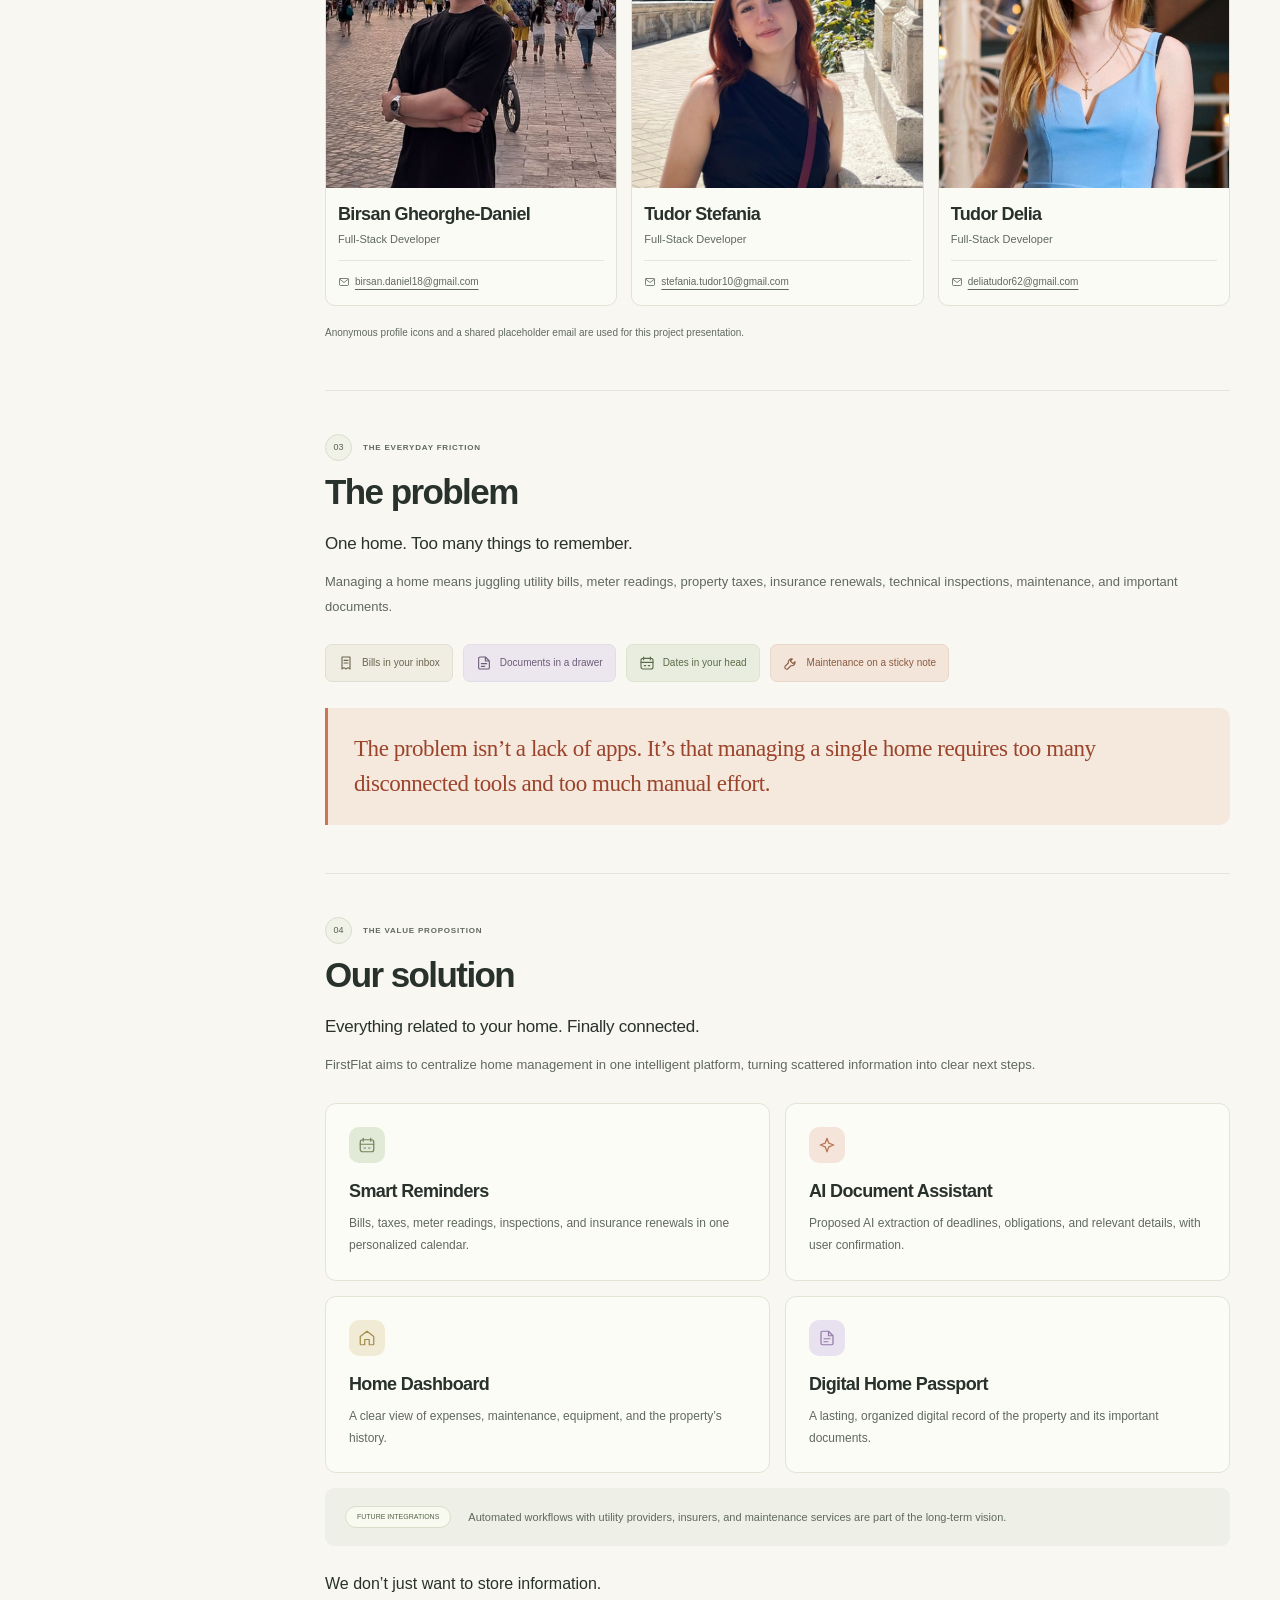
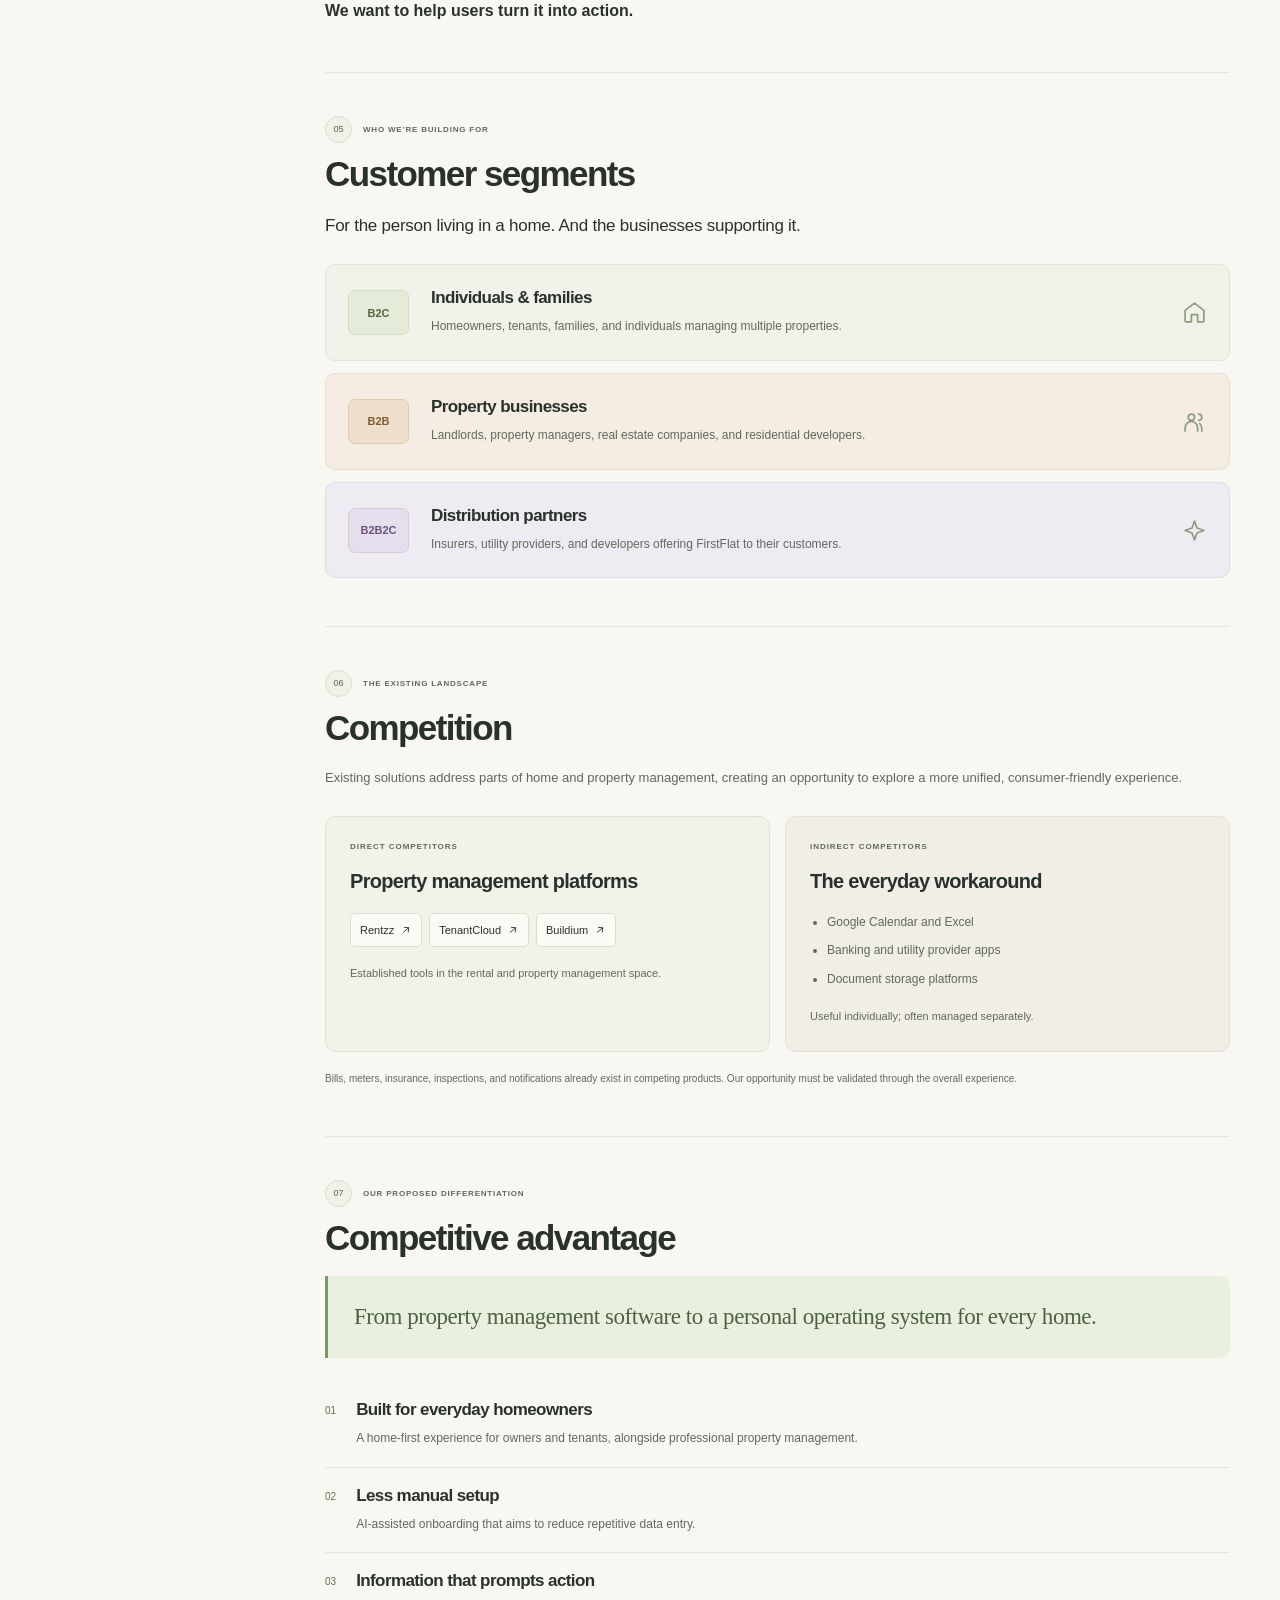
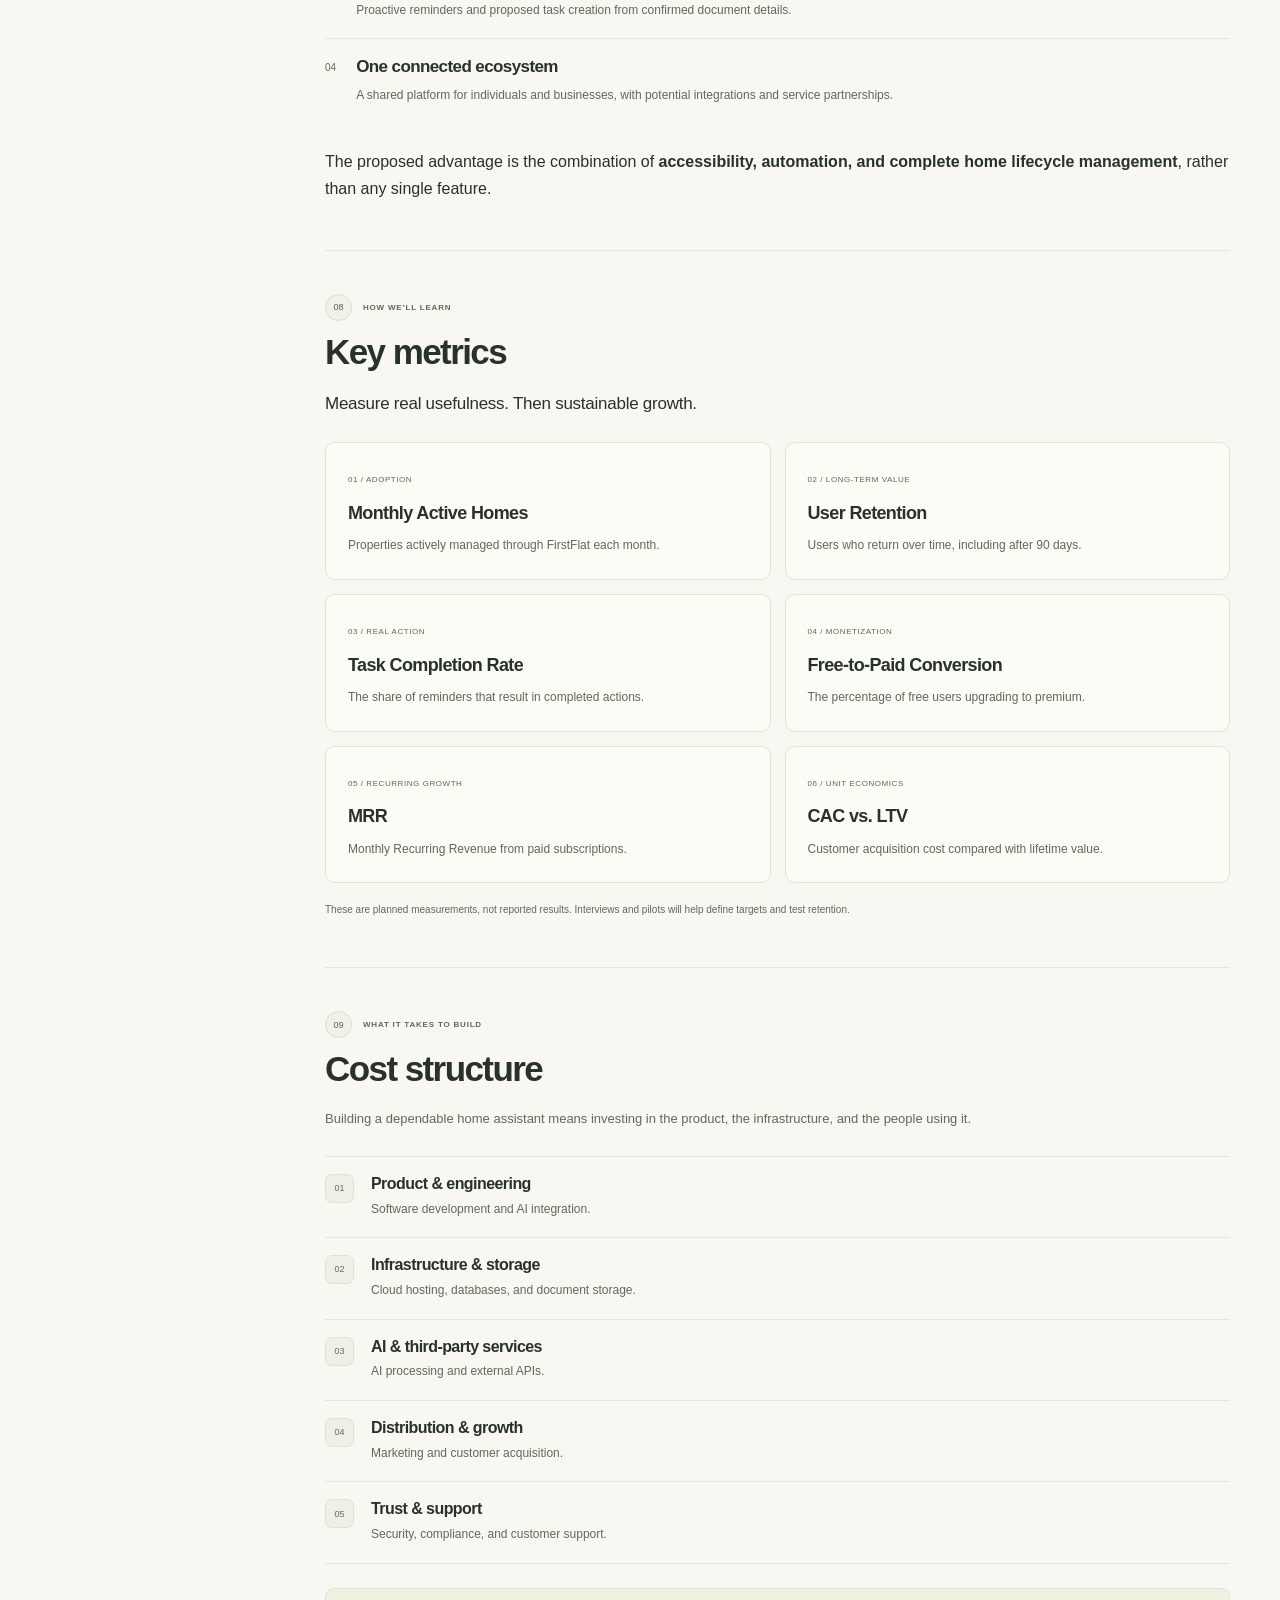
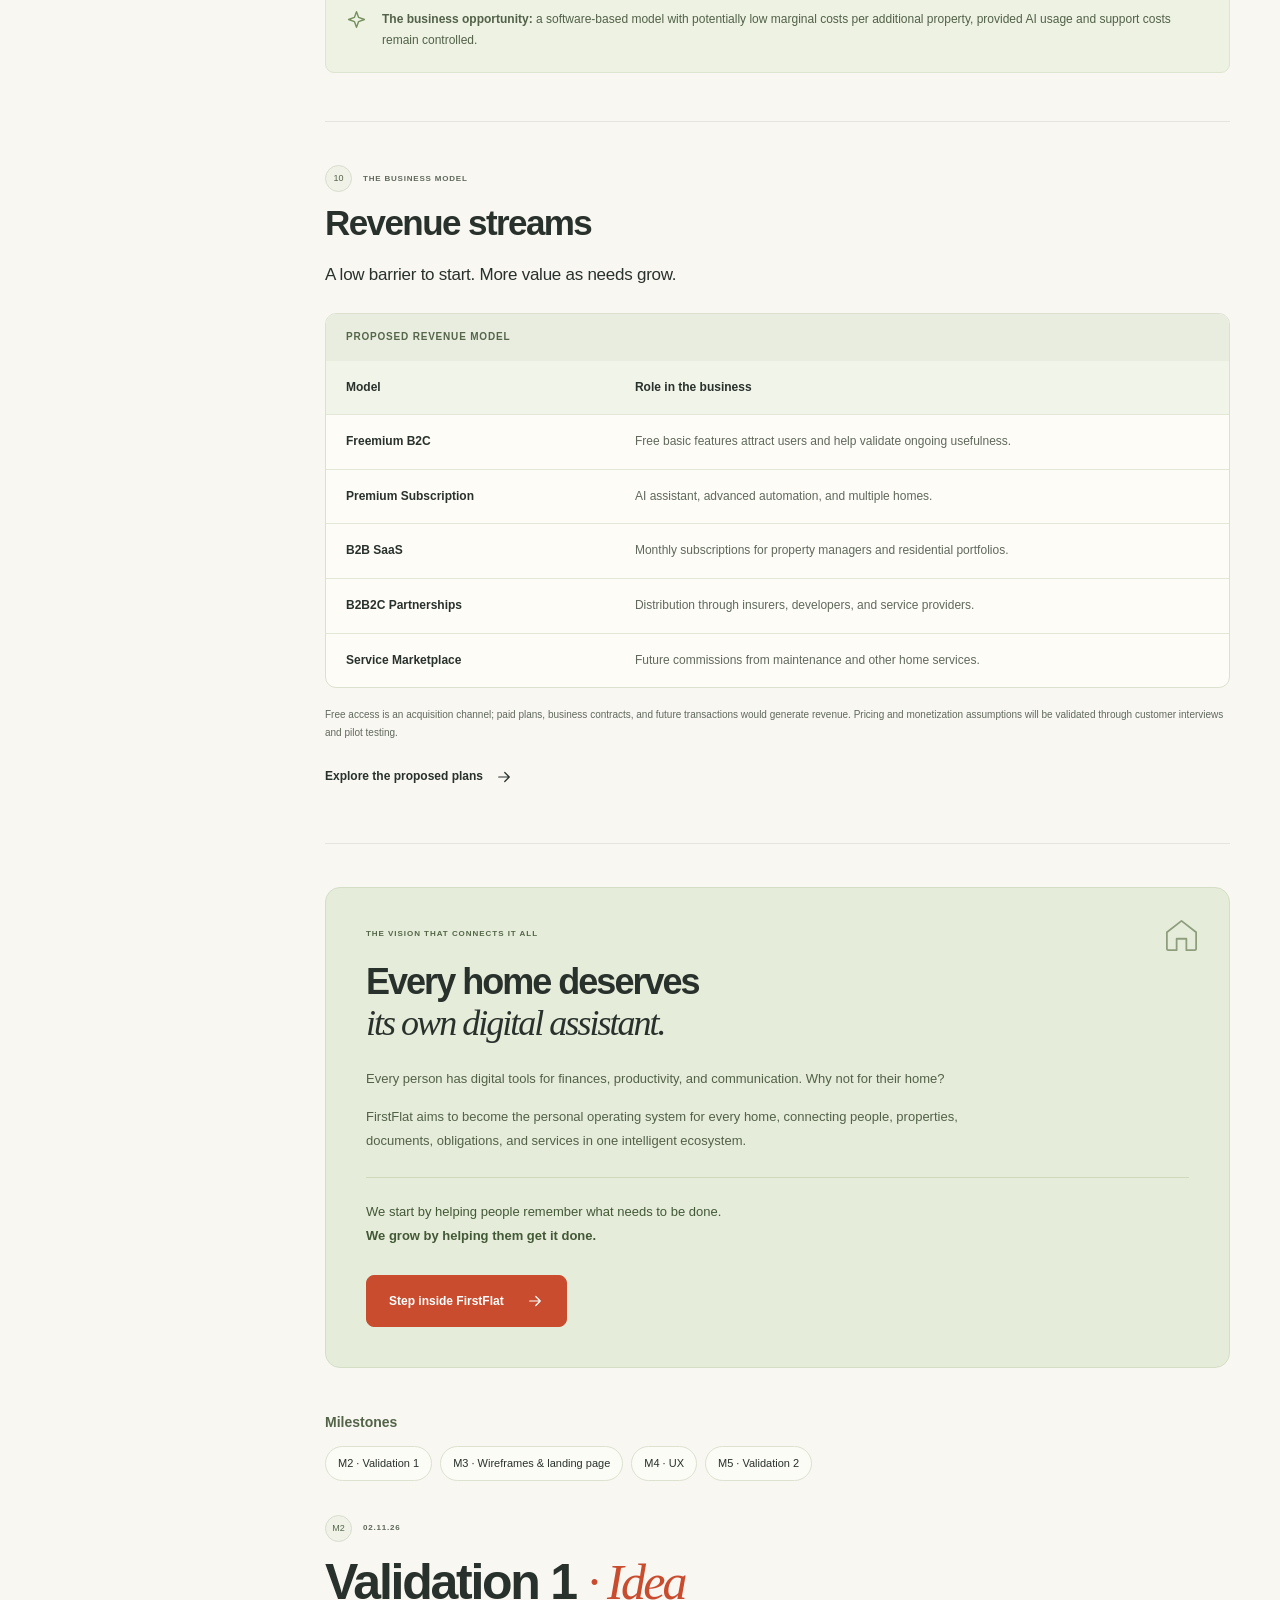
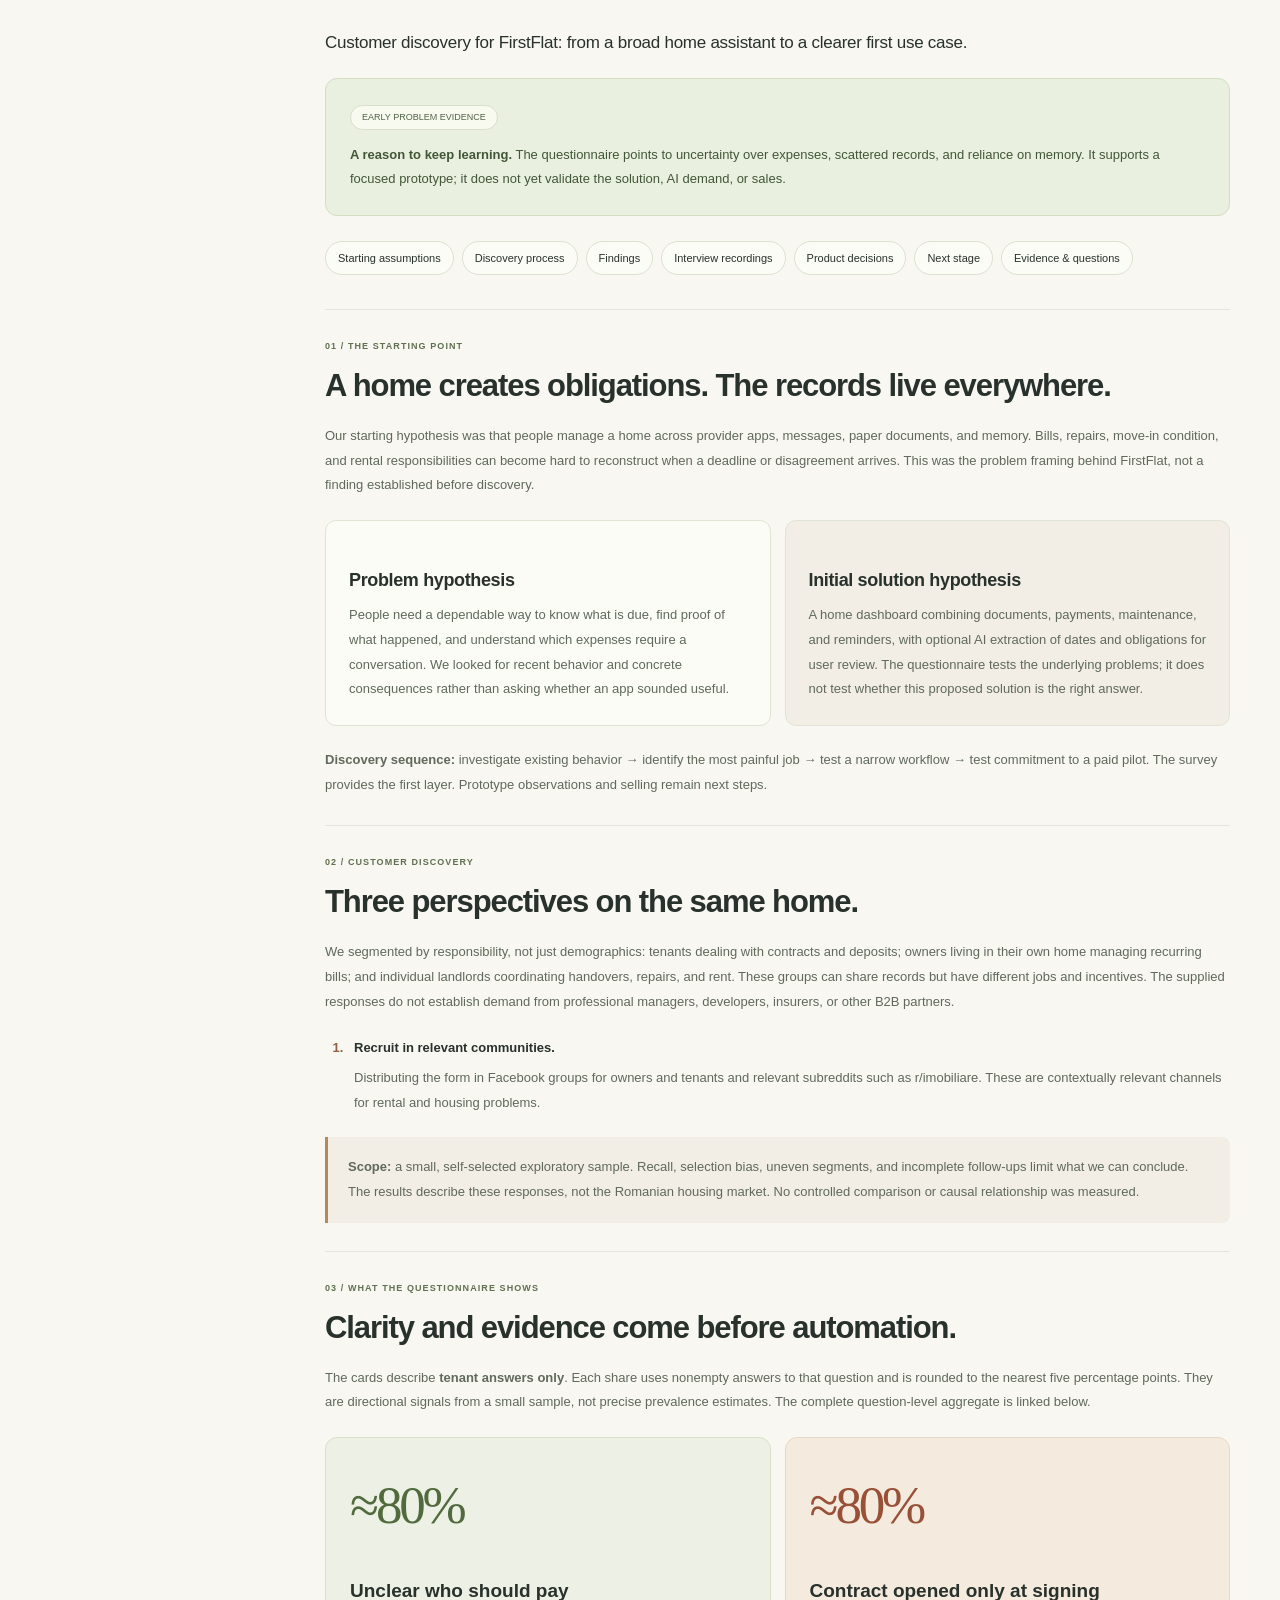
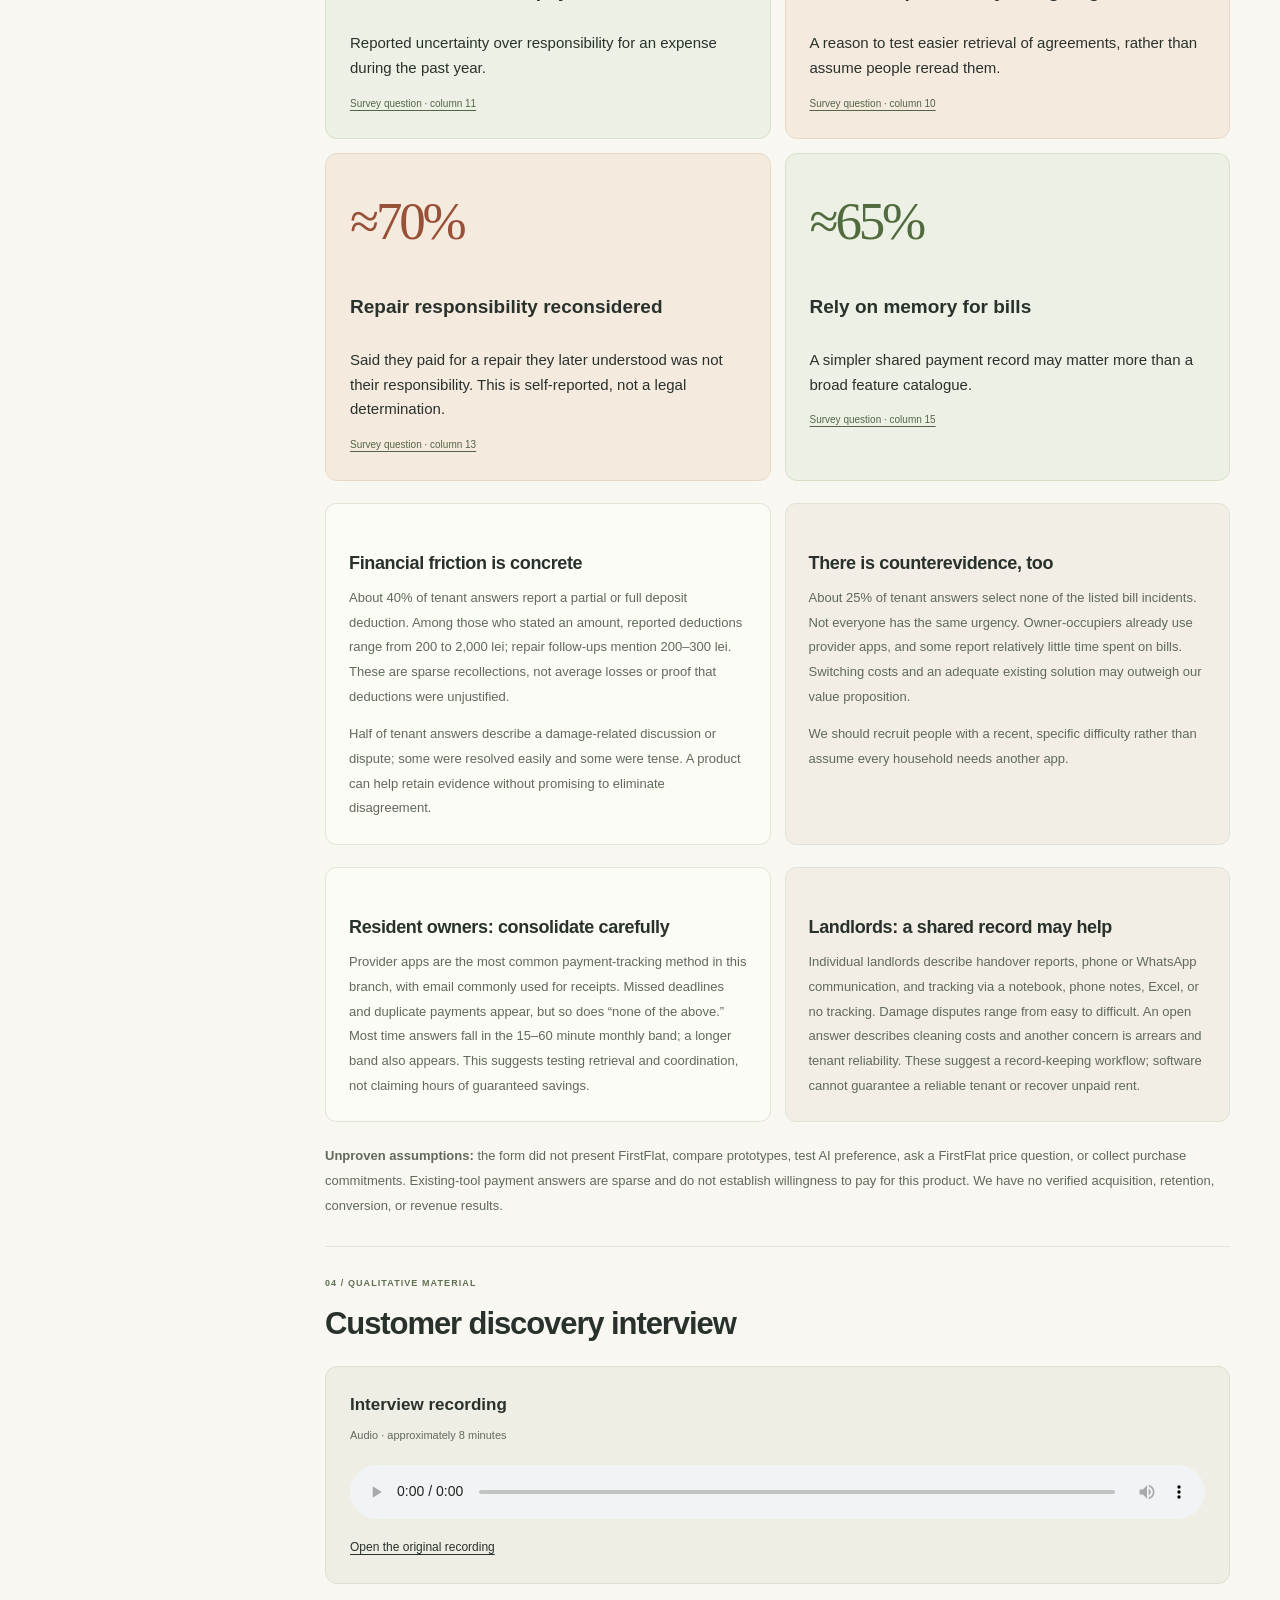
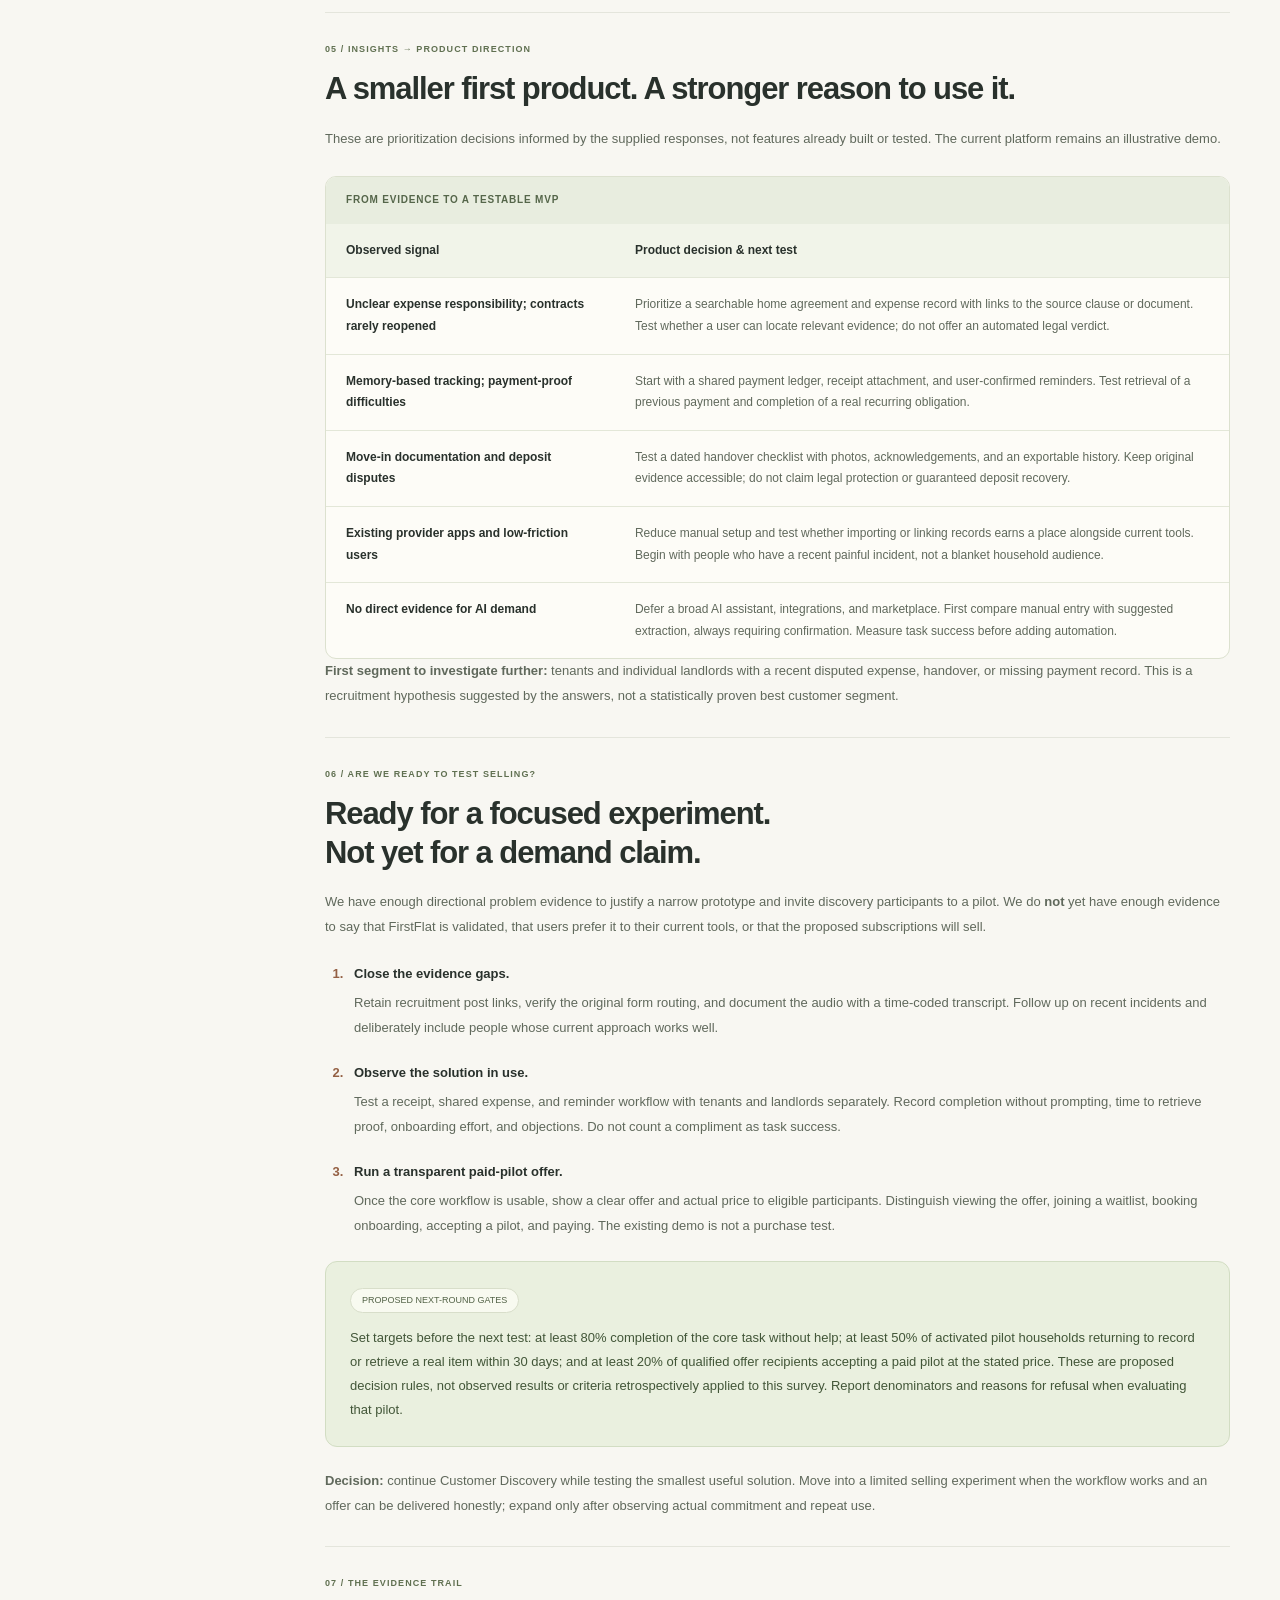
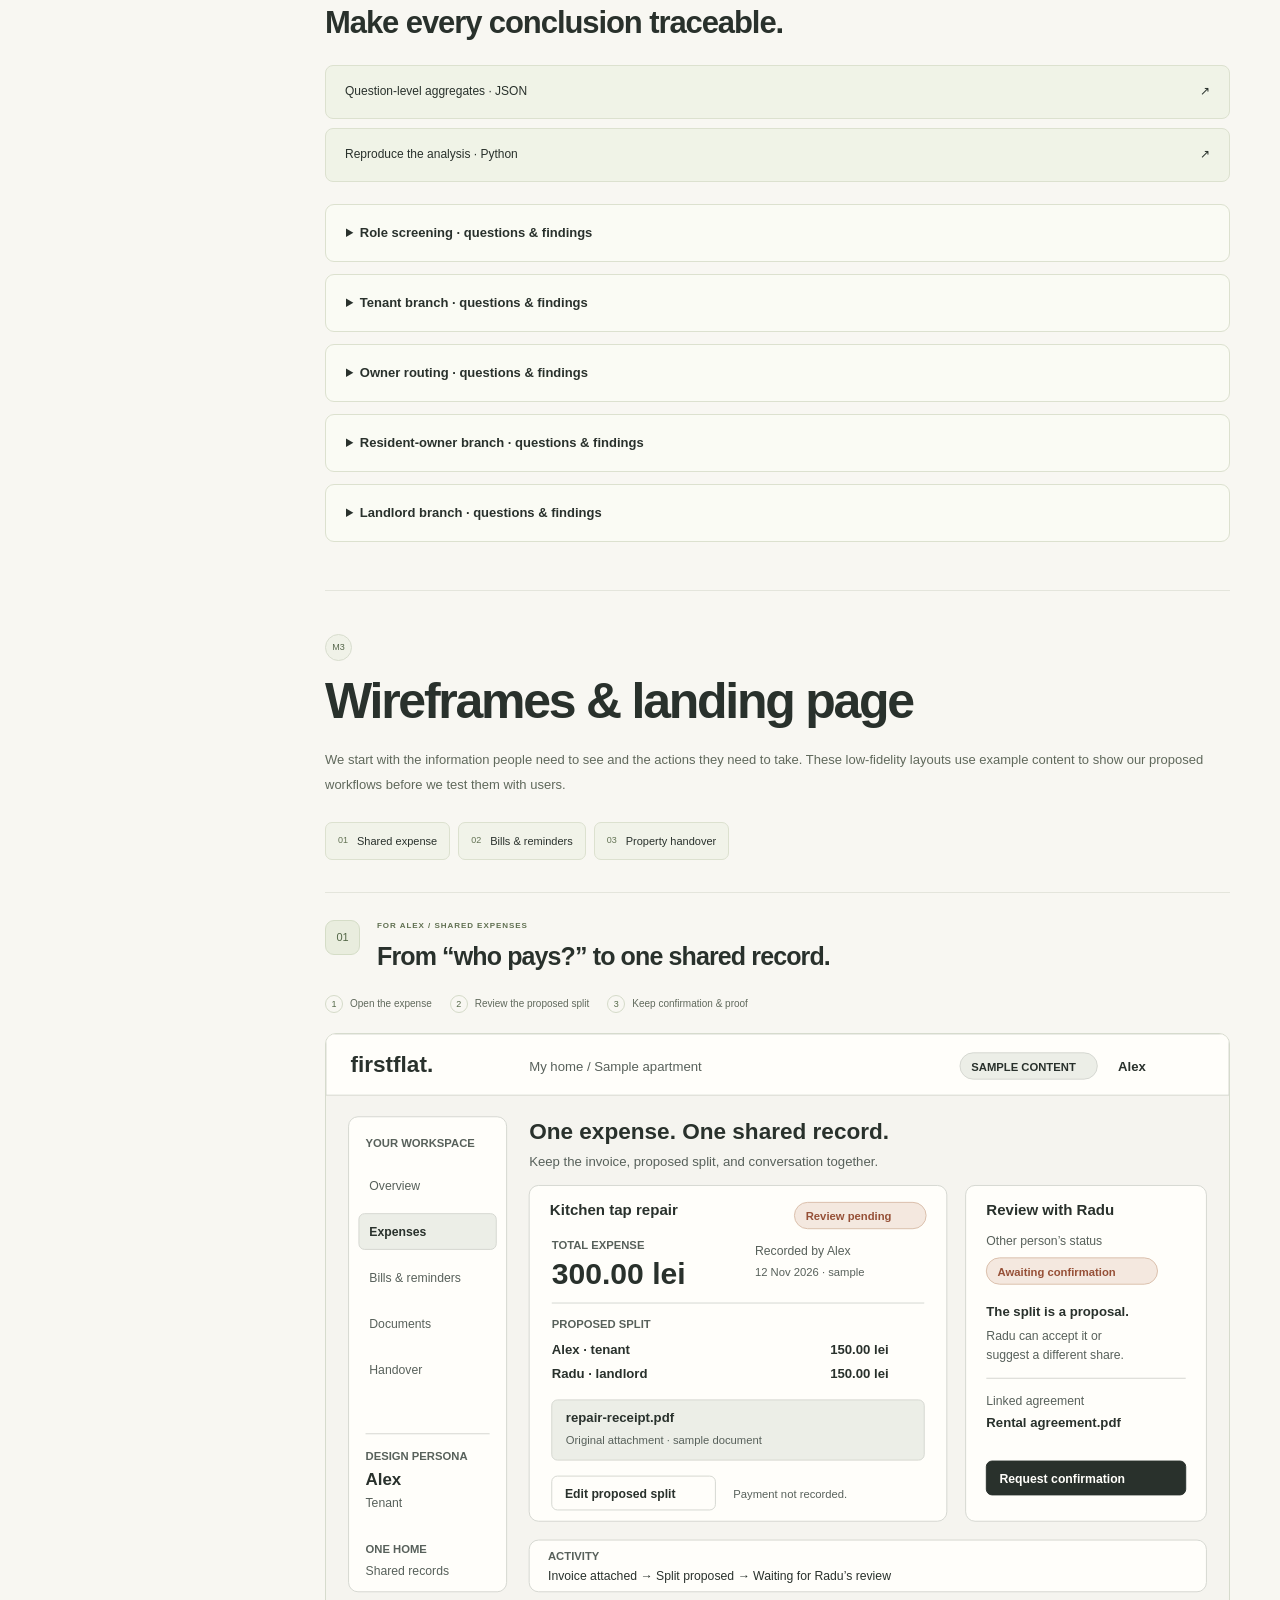
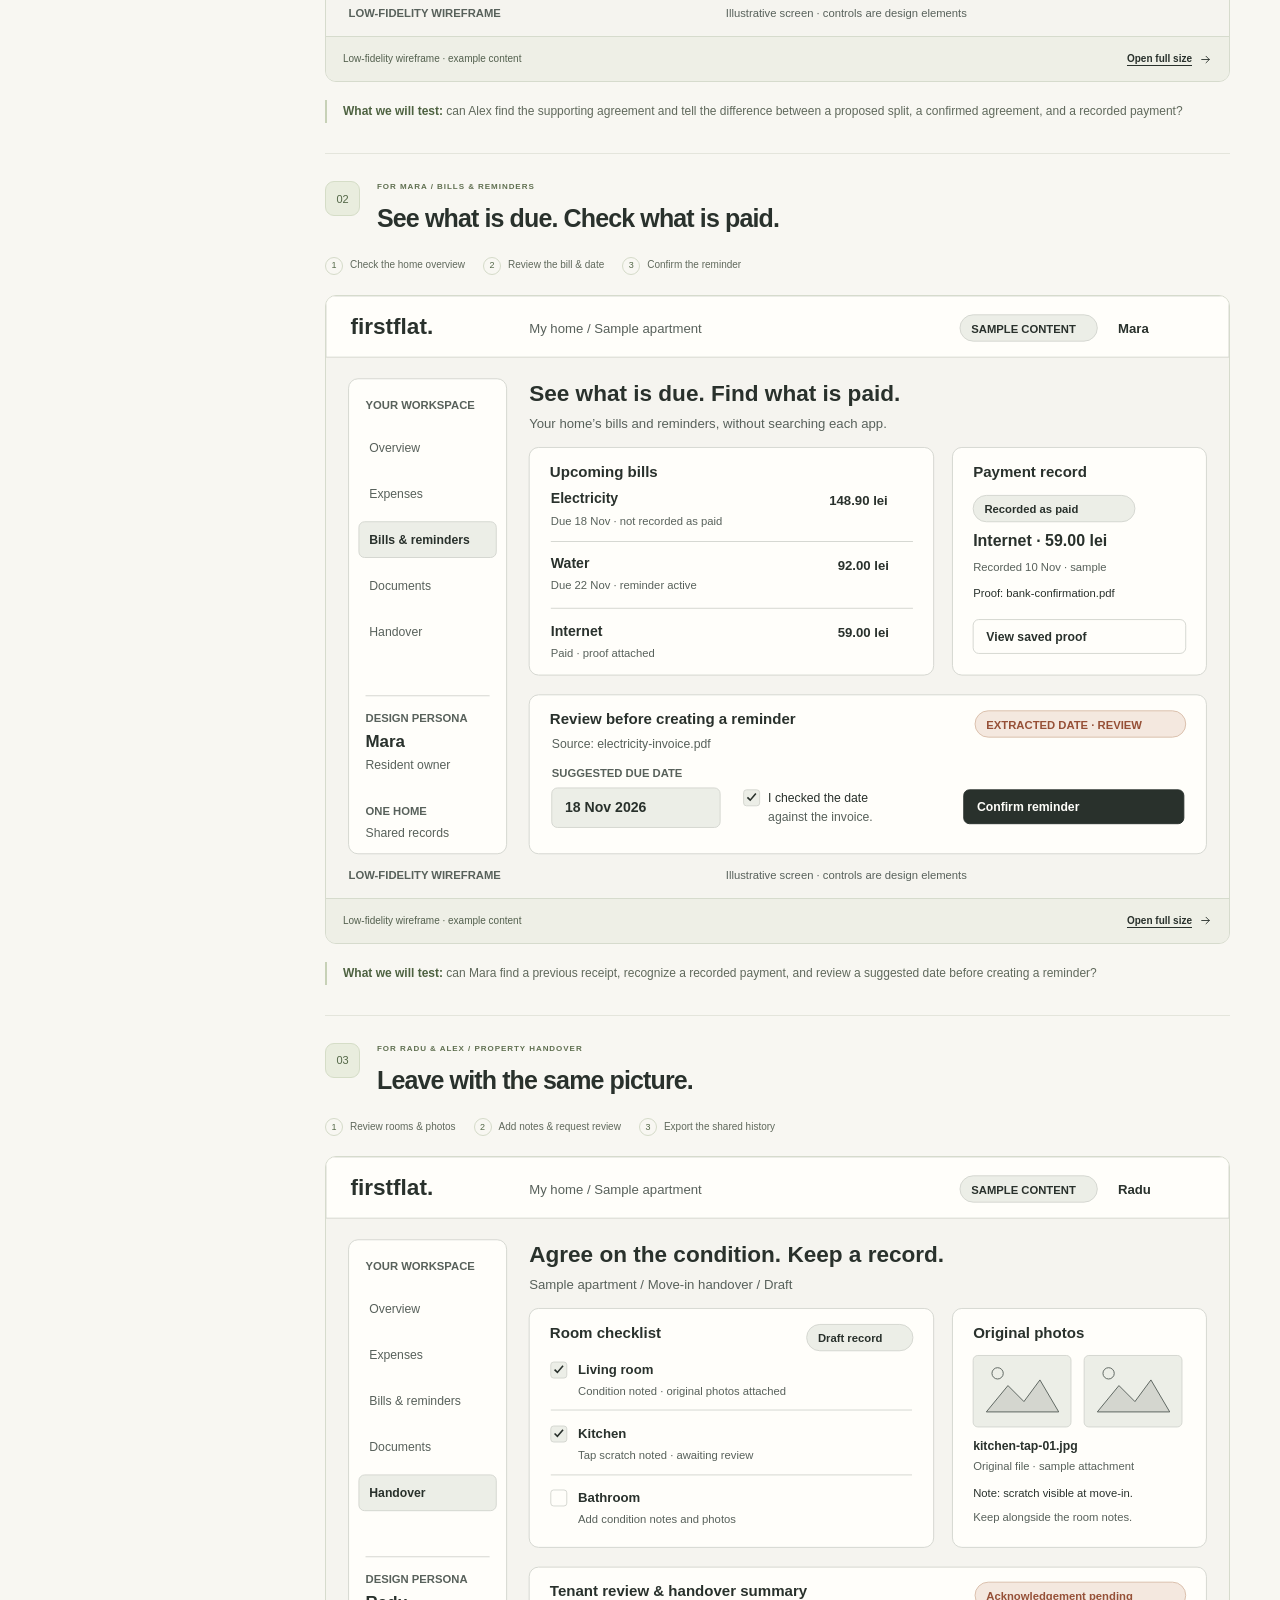
==== commit 9e536572: "Organize FirstFlat FIKI by milestone" ====
--- a/fiki.html
+++ b/fiki.html
@@ -4,9 +4,9 @@
     <meta charset="UTF-8" />
     <meta name="viewport" content="width=device-width, initial-scale=1.0" />
     <meta name="theme-color" content="#f8f7f2" />
-    <meta name="description" content="FirstFlat project brief, customer discovery, user personas, and early wireframes for shared expenses, bills, and property handovers." />
+    <meta name="description" content="FirstFlat project description and milestones covering customer discovery, wireframes, UX research, and lead generation." />
     <link rel="icon" href="data:image/svg+xml,%3Csvg xmlns='http://www.w3.org/2000/svg' viewBox='0 0 32 32'%3E%3Crect width='32' height='32' rx='8' fill='%23c94c2e'/%3E%3Cpath d='M7 14 16 7l9 7v12h-7v-8h-4v8H7Z' fill='none' stroke='%23fffaf3' stroke-width='2' stroke-linejoin='round'/%3E%3C/svg%3E" />
-    <title>FirstFlat — FIKI Project Description</title>
+    <title>FirstFlat — FIKI Project &amp; Milestones</title>
     <link rel="stylesheet" href="styles.css" />
     <link rel="stylesheet" href="fiki.css" />
     <script src="fiki.js" defer></script>
@@ -25,14 +25,14 @@
       <symbol id="i-tool" viewBox="0 0 24 24"><path d="M14 6a5 5 0 0 0-6 6L3 17a3 3 0 0 0 4 4l5-5a5 5 0 0 0 6-6l-3 3-4-4 3-3Z"/></symbol>
       <symbol id="i-people" viewBox="0 0 24 24"><circle cx="9" cy="8" r="3"/><path d="M3 21v-3a6 6 0 0 1 12 0v3m1-16a3 3 0 0 1 0 6m3 10v-3a6 6 0 0 0-2-4"/></symbol>
     </defs></svg>
-    <a href="#main" class="skip-link">Skip to project description</a>
+    <a href="#main" class="skip-link">Skip to project content</a>
     <header class="site-header">
       <nav class="nav container" aria-label="Main navigation">
         <a class="brand" href="index.html" aria-label="FirstFlat home"><span class="brand-mark"><svg aria-hidden="true"><use href="#i-home"/></svg></span>firstflat<span class="brand-dot">.</span></a>
         <button class="menu-toggle" id="menu-toggle" type="button" aria-controls="nav-links" aria-expanded="false" aria-label="Toggle navigation"><span></span><span></span></button>
         <div class="nav-links" id="nav-links">
-          <a href="index.html">The platform</a><a href="fiki.html" aria-current="page">FIKI project</a><a href="#validation-m2">M2 validation</a><a href="#team">The team</a>
-          <a class="button button-small" href="index.html#demo">Explore the demo <svg class="icon" aria-hidden="true"><use href="#i-arrow"/></svg></a>
+          <a href="index.html">The platform</a><a href="fiki.html" aria-current="page">FIKI project</a><a href="#milestones">Milestones</a><a href="#team">The team</a>
+          <a class="button button-small" href="https://firstflat.netlify.app/">Visit the landing page <svg class="icon" aria-hidden="true"><use href="#i-arrow"/></svg></a>
         </div>
       </nav>
       <div class="fiki-reading-track" aria-hidden="true"><span id="reading-progress"></span></div>
@@ -40,14 +40,14 @@
 
     <main id="main">
       <section class="fiki-hero container" aria-labelledby="fiki-title">
-        <div class="fiki-hero-copy"><p class="eyebrow"><span class="live-dot"></span> FIKI / PROJECT DESCRIPTION</p><h1 id="fiki-title">A thoughtful plan.<br /><span class="serif accent">A lighter home.</span></h1><p class="fiki-hero-lead"><strong>FirstFlat — Your Home, On Autopilot.</strong><br />An AI-powered platform designed to make home management effortless.</p><div class="fiki-hero-actions"><a class="button" href="#validation-m2">Read M2 discovery <svg class="icon" aria-hidden="true"><use href="#i-arrow"/></svg></a><button type="button" class="text-link" data-print-brief><svg class="icon" aria-hidden="true"><use href="#i-print"/></svg> Print / Save PDF</button><a class="text-link" href="#personas">Personas &amp; wireframes <svg class="icon" aria-hidden="true"><use href="#i-arrow"/></svg></a></div><p class="fiki-hero-note">Our project blueprint, customer discovery, personas, and first wireframes.</p></div>
+        <div class="fiki-hero-copy"><p class="eyebrow"><span class="live-dot"></span> FIKI / PROJECT DESCRIPTION</p><h1 id="fiki-title">A thoughtful plan.<br /><span class="serif accent">A lighter home.</span></h1><p class="fiki-hero-lead"><strong>FirstFlat — Your Home, On Autopilot.</strong><br />An AI-powered platform designed to make home management effortless.</p><div class="fiki-hero-actions"><a class="button" href="#milestones">Browse milestones <svg class="icon" aria-hidden="true"><use href="#i-arrow"/></svg></a><button type="button" class="text-link" data-print-brief><svg class="icon" aria-hidden="true"><use href="#i-print"/></svg> Print / Save PDF</button><a class="text-link" href="#project-title">Project description <svg class="icon" aria-hidden="true"><use href="#i-arrow"/></svg></a></div></div>
         <div class="fiki-passport" aria-label="FirstFlat project at a glance"><div class="passport-top"><svg class="icon" aria-hidden="true"><use href="#i-home"/></svg><span>THE DIGITAL HOME PASSPORT</span><span class="passport-mark">FF / 01</span></div><div class="passport-home" aria-hidden="true"><svg viewBox="0 0 280 170" xmlns="http://www.w3.org/2000/svg"><path d="M30 140h220" stroke="#b4bf9f"/><path d="M82 85 140 36l58 49v65H82Z" fill="#fcf8ed" stroke="#b6bea4" stroke-width="1.5"/><path d="m71 87 69-59 69 59" fill="none" stroke="#b75d40" stroke-width="12" stroke-linecap="round" stroke-linejoin="round"/><path d="M132 114h22v36h-22Z" fill="#bd916a"/><path d="M98 93h20v22H98Zm65 0h20v22h-20Z" fill="#9bb0a0" stroke="#dce4cc" stroke-width="3"/><path d="M60 127v23m160-23v23" stroke="#7c8e6e" stroke-width="3"/><ellipse cx="60" cy="115" rx="14" ry="20" fill="#8f9f79"/><ellipse cx="220" cy="115" rx="14" ry="20" fill="#8f9f79"/><circle cx="218" cy="35" r="13" fill="#f3e7b8"/></svg></div><h2>A home has a story.<br /><span class="serif">Let’s keep it together.</span></h2><div class="passport-tags"><span><svg class="icon" aria-hidden="true"><use href="#i-check"/></svg> Documents</span><span><svg class="icon" aria-hidden="true"><use href="#i-check"/></svg> Deadlines</span><span><svg class="icon" aria-hidden="true"><use href="#i-check"/></svg> Everyday life</span></div><div class="passport-bottom"><span>PEOPLE + PROPERTY + PEACE OF MIND</span><span class="passport-barcode" aria-hidden="true"></span></div></div>
       </section>
 
-      <div class="fiki-intro-strip"><div class="container"><span>THE FIRSTFLAT BLUEPRINT</span><p>Connecting people, properties, documents, obligations, and services.</p><a href="index.html" class="text-link">See the experience <svg class="icon" aria-hidden="true"><use href="#i-arrow"/></svg></a></div></div>
+      <div class="fiki-intro-strip"><div class="container"><span>THE FIRSTFLAT BLUEPRINT</span><p>Connecting people, properties, documents, obligations, and services.</p><a href="https://firstflat.netlify.app/" class="text-link">Visit the landing page <svg class="icon" aria-hidden="true"><use href="#i-arrow"/></svg></a></div></div>
 
       <div class="fiki-layout container">
-        <aside class="fiki-sidebar"><nav aria-label="Project sections"><p class="eyebrow">INSIDE THE PROJECT</p><ol class="fiki-toc">
+        <aside class="fiki-sidebar"><nav aria-label="FIKI contents"><h2 class="eyebrow">Project description</h2><ol class="fiki-toc">
           <li><a href="#project-title" aria-current="location"><span>01</span> Project title</a></li>
           <li><a href="#team"><span>02</span> Team &amp; roles</a></li>
           <li><a href="#problem"><span>03</span> The problem</a></li>
@@ -58,10 +58,14 @@
           <li><a href="#metrics"><span>08</span> Key metrics</a></li>
           <li><a href="#costs"><span>09</span> Cost structure</a></li>
           <li><a href="#revenue"><span>10</span> Revenue streams</a></li>
-          <li><a href="#validation-m2"><span>M2</span> Validation 1 · idea</a></li>
-          <li><a href="#personas"><span>11</span> User personas</a></li>
-          <li><a href="#wireframes"><span>12</span> Wireframes</a></li>
-        </ol></nav><div class="fiki-sidebar-note"><svg class="icon" aria-hidden="true"><use href="#i-spark"/></svg><p>From remembering what needs to be done, to helping get it done.</p></div></aside>
+        </ol>
+        <h2 class="eyebrow">Milestones</h2>
+        <ol class="fiki-toc">
+          <li><a href="#validation-m2"><span>M2</span> Validation 1</a></li>
+          <li><a href="#wireframes"><span>M3</span> Wireframes &amp; landing page</a></li>
+          <li><a href="#ux-m4"><span>M4</span> UX</a></li>
+          <li><a href="#validation-m5"><span>M5</span> Validation 2</a></li>
+        </ol></nav></aside>
 
         <div class="fiki-content">
           <section class="brief-section" id="project-title" data-brief-section aria-labelledby="title-heading"><div class="brief-section-label"><span>01</span><p>THE IDEA</p></div><h2 id="title-heading">Project title</h2><div class="brief-title-card"><span class="eyebrow">FIRSTFLAT</span><h3>The Smart Home<br /><span class="serif">Management Platform.</span></h3><p>A digital assistant that helps people manage everything related to their home, from bills and documents to maintenance, insurance, and property obligations.</p><span class="brief-chip">Your Home, On Autopilot.</span></div></section>
@@ -97,21 +101,31 @@
 
           <section class="brief-section" id="revenue" data-brief-section aria-labelledby="revenue-heading"><div class="brief-section-label"><span>10</span><p>THE BUSINESS MODEL</p></div><h2 id="revenue-heading">Revenue streams</h2><p class="brief-lead">A low barrier to start. More value as needs grow.</p><div class="brief-table-wrap" role="region" aria-labelledby="revenue-table-caption" tabindex="0"><table class="brief-revenue-table"><caption id="revenue-table-caption">Proposed revenue model</caption><thead><tr><th scope="col">Model</th><th scope="col">Role in the business</th></tr></thead><tbody><tr><th scope="row">Freemium B2C</th><td>Free basic features attract users and help validate ongoing usefulness.</td></tr><tr><th scope="row">Premium Subscription</th><td>AI assistant, advanced automation, and multiple homes.</td></tr><tr><th scope="row">B2B SaaS</th><td>Monthly subscriptions for property managers and residential portfolios.</td></tr><tr><th scope="row">B2B2C Partnerships</th><td>Distribution through insurers, developers, and service providers.</td></tr><tr><th scope="row">Service Marketplace</th><td>Future commissions from maintenance and other home services.</td></tr></tbody></table></div><p class="brief-note">Free access is an acquisition channel; paid plans, business contracts, and future transactions would generate revenue. Pricing and monetization assumptions will be validated through customer interviews and pilot testing.</p><a class="text-link" href="index.html#pricing">Explore the proposed plans <svg class="icon" aria-hidden="true"><use href="#i-arrow"/></svg></a></section>
 
-          <section class="brief-section m2-section" id="validation-m2" data-brief-section aria-labelledby="m2-heading">
-            <div class="brief-section-label"><span>M2</span><p>02.11.26 / VALIDATION 1 · IDEA</p></div>
-            <h2 id="m2-heading">Listen first.<br /><span class="serif accent">Build around the problem.</span></h2>
+          <section class="brief-vision" id="vision" aria-labelledby="vision-heading"><p class="eyebrow">THE VISION THAT CONNECTS IT ALL</p><svg class="vision-symbol" aria-hidden="true"><use href="#i-home"/></svg><h2 id="vision-heading">Every home deserves<br /><span class="serif">its own digital assistant.</span></h2><p>Every person has digital tools for finances, productivity, and communication. Why not for their home?</p><p>FirstFlat aims to become the personal operating system for every home, connecting people, properties, documents, obligations, and services in one intelligent ecosystem.</p><div class="vision-statement"><p>We start by helping people remember what needs to be done.</p><strong>We grow by helping them get it done.</strong></div><a class="button" href="index.html#demo">Step inside FirstFlat <svg class="icon" aria-hidden="true"><use href="#i-arrow"/></svg></a></section>
+
+          <p class="fiki-part-heading" id="milestones">Milestones</p>
+          <nav class="milestone-jump-links" aria-labelledby="milestones">
+            <a href="#validation-m2">M2 · Validation 1</a>
+            <a href="#wireframes">M3 · Wireframes &amp; landing page</a>
+            <a href="#ux-m4">M4 · UX</a>
+            <a href="#validation-m5">M5 · Validation 2</a>
+          </nav>
+
+          <section class="brief-section milestone-section" id="validation-m2" data-brief-section aria-labelledby="m2-heading">
+            <div class="brief-section-label"><span>M2</span><p><time datetime="2026-11-02">02.11.26</time></p></div>
+            <h2 id="m2-heading">Validation 1 <span class="serif accent">· Idea</span></h2>
             <p class="brief-lead">Customer discovery for FirstFlat: from a broad home assistant to a clearer first use case.</p>
             <div class="m2-verdict"><span class="brief-chip">EARLY PROBLEM EVIDENCE</span><p><strong>A reason to keep learning.</strong> The questionnaire points to uncertainty over expenses, scattered records, and reliance on memory. It supports a focused prototype; it does not yet validate the solution, AI demand, or sales.</p></div>
-            <nav class="m2-jump-links" aria-label="M2 milestone contents"><a href="#m2-origin">Starting assumptions</a><a href="#m2-method">Discovery process</a><a href="#m2-findings">Findings</a><a href="#m2-interviews">Interview recordings</a><a href="#m2-decisions">Product decisions</a><a href="#m2-next">Next stage</a><a href="#m2-evidence">Evidence &amp; questions</a></nav>
-
-            <section class="m2-block" id="m2-origin" aria-labelledby="m2-origin-heading">
+            <nav class="milestone-jump-links" aria-label="M2 milestone contents"><a href="#m2-origin">Starting assumptions</a><a href="#m2-method">Discovery process</a><a href="#m2-findings">Findings</a><a href="#m2-interviews">Interview recordings</a><a href="#m2-decisions">Product decisions</a><a href="#m2-next">Next stage</a><a href="#m2-evidence">Evidence &amp; questions</a></nav>
+
+            <section class="milestone-block" id="m2-origin" aria-labelledby="m2-origin-heading">
               <p class="eyebrow">01 / THE STARTING POINT</p><h3 id="m2-origin-heading">A home creates obligations. The records live everywhere.</h3>
               <p>Our starting hypothesis was that people manage a home across provider apps, messages, paper documents, and memory. Bills, repairs, move-in condition, and rental responsibilities can become hard to reconstruct when a deadline or disagreement arrives. This was the problem framing behind FirstFlat, not a finding established before discovery.</p>
               <div class="m2-two-up"><article><h4>Problem hypothesis</h4><p>People need a dependable way to know what is due, find proof of what happened, and understand which expenses require a conversation. We looked for recent behavior and concrete consequences rather than asking whether an app sounded useful.</p></article><article><h4>Initial solution hypothesis</h4><p>A home dashboard combining documents, payments, maintenance, and reminders, with optional AI extraction of dates and obligations for user review. The questionnaire tests the underlying problems; it does not test whether this proposed solution is the right answer.</p></article></div>
               <p><strong>Discovery sequence:</strong> investigate existing behavior → identify the most painful job → test a narrow workflow → test commitment to a paid pilot. The survey provides the first layer. Prototype observations and selling remain next steps.</p>
             </section>
 
-            <section class="m2-block" id="m2-method" aria-labelledby="m2-method-heading">
+            <section class="milestone-block" id="m2-method" aria-labelledby="m2-method-heading">
               <p class="eyebrow">02 / CUSTOMER DISCOVERY</p><h3 id="m2-method-heading">Three perspectives on the same home.</h3>
               <p>We segmented by responsibility, not just demographics: tenants dealing with contracts and deposits; owners living in their own home managing recurring bills; and individual landlords coordinating handovers, repairs, and rent. These groups can share records but have different jobs and incentives. The supplied responses do not establish demand from professional managers, developers, insurers, or other B2B partners.</p>
               <ol class="m2-process">
@@ -120,7 +134,7 @@
               <p class="m2-caveat"><strong>Scope:</strong> a small, self-selected exploratory sample. Recall, selection bias, uneven segments, and incomplete follow-ups limit what we can conclude. The results describe these responses, not the Romanian housing market. No controlled comparison or causal relationship was measured.</p>
             </section>
 
-            <section class="m2-block" id="m2-findings" aria-labelledby="m2-findings-heading">
+            <section class="milestone-block" id="m2-findings" aria-labelledby="m2-findings-heading">
               <p class="eyebrow">03 / WHAT THE QUESTIONNAIRE SHOWS</p><h3 id="m2-findings-heading">Clarity and evidence come before automation.</h3>
               <p id="m2-stat-method">The cards describe <strong>tenant answers only</strong>. Each share uses nonempty answers to that question and is rounded to the nearest five percentage points. They are directional signals from a small sample, not precise prevalence estimates. The complete question-level aggregate is linked below.</p>
               <div class="m2-stats" aria-describedby="m2-stat-method">
@@ -134,13 +148,12 @@
               <p><strong>Unproven assumptions:</strong> the form did not present FirstFlat, compare prototypes, test AI preference, ask a FirstFlat price question, or collect purchase commitments. Existing-tool payment answers are sparse and do not establish willingness to pay for this product. We have no verified acquisition, retention, conversion, or revenue results.</p>
             </section>
 
-            <section class="m2-block" id="m2-interviews" aria-labelledby="m2-interviews-heading">
-              <p class="eyebrow">04 / QUALITATIVE MATERIAL</p><h3 id="m2-interviews-heading">Keep the original conversations accessible.</h3>
+            <section class="milestone-block" id="m2-interviews" aria-labelledby="m2-interviews-heading">
+              <p class="eyebrow">04 / QUALITATIVE MATERIAL</p><h3 id="m2-interviews-heading">Customer discovery interview</h3>
               <figure class="m2-audio"><figcaption><strong>Interview recording</strong><span>Audio · approximately 8 minutes </span></figcaption><audio controls preload="metadata" aria-label="Customer discovery interview recording"><source src="assets/WhatsApp%20Audio%202026-11-02%20at%2001.41.51.mp4" type="audio/mp4" />Your browser does not support this audio player. Use the recording link below.</audio><a href="assets/WhatsApp%20Audio%202026-11-02%20at%2001.41.51.mp4">Open the original recording</a></figure>
-              <figure class="m2-audio"><figcaption><strong>Interview video</strong><span>Video interview recording</span></figcaption><video controls preload="metadata" playsinline aria-label="Customer discovery interview video"><source src="assets/interviews/interviu.mp4" type="video/mp4" />Your browser does not support this video. Use the recording link below.</video><a href="assets/interviews/interviu.mp4">Open the interview video</a></figure>
-               </section>
-
-            <section class="m2-block" id="m2-decisions" aria-labelledby="m2-decisions-heading">
+            </section>
+
+            <section class="milestone-block" id="m2-decisions" aria-labelledby="m2-decisions-heading">
               <p class="eyebrow">05 / INSIGHTS → PRODUCT DIRECTION</p><h3 id="m2-decisions-heading">A smaller first product. A stronger reason to use it.</h3>
               <p>These are prioritization decisions informed by the supplied responses, not features already built or tested. The current platform remains an illustrative demo.</p>
               <div class="brief-table-wrap" role="region" aria-label="Evidence and proposed product changes" tabindex="0"><table class="brief-revenue-table"><caption>From evidence to a testable MVP</caption><thead><tr><th scope="col">Observed signal</th><th scope="col">Product decision &amp; next test</th></tr></thead><tbody>
@@ -153,7 +166,7 @@
               <p><strong>First segment to investigate further:</strong> tenants and individual landlords with a recent disputed expense, handover, or missing payment record. This is a recruitment hypothesis suggested by the answers, not a statistically proven best customer segment.</p>
             </section>
 
-            <section class="m2-block" id="m2-next" aria-labelledby="m2-next-heading">
+            <section class="milestone-block" id="m2-next" aria-labelledby="m2-next-heading">
               <p class="eyebrow">06 / ARE WE READY TO TEST SELLING?</p><h3 id="m2-next-heading">Ready for a focused experiment.<br />Not yet for a demand claim.</h3>
               <p>We have enough directional problem evidence to justify a narrow prototype and invite discovery participants to a pilot. We do <strong>not</strong> yet have enough evidence to say that FirstFlat is validated, that users prefer it to their current tools, or that the proposed subscriptions will sell.</p>
               <ol class="m2-process"><li><strong>Close the evidence gaps.</strong><p>Retain recruitment post links, verify the original form routing, and document the audio with a time-coded transcript. Follow up on recent incidents and deliberately include people whose current approach works well.</p></li><li><strong>Observe the solution in use.</strong><p>Test a receipt, shared expense, and reminder workflow with tenants and landlords separately. Record completion without prompting, time to retrieve proof, onboarding effort, and objections. Do not count a compliment as task success.</p></li><li><strong>Run a transparent paid-pilot offer.</strong><p>Once the core workflow is usable, show a clear offer and actual price to eligible participants. Distinguish viewing the offer, joining a waitlist, booking onboarding, accepting a pilot, and paying. The existing demo is not a purchase test.</p></li></ol>
@@ -161,7 +174,7 @@
               <p><strong>Decision:</strong> continue Customer Discovery while testing the smallest useful solution. Move into a limited selling experiment when the workflow works and an offer can be delivered honestly; expand only after observing actual commitment and repeat use.</p>
             </section>
 
-            <section class="m2-block" id="m2-evidence" aria-labelledby="m2-evidence-heading">
+            <section class="milestone-block" id="m2-evidence" aria-labelledby="m2-evidence-heading">
               <p class="eyebrow">07 / THE EVIDENCE TRAIL</p><h3 id="m2-evidence-heading">Make every conclusion traceable.</h3>
               <div class="m2-evidence-links"><a href="assets/research/m2/summary.json" download>Question-level aggregates · JSON <span aria-hidden="true">↗</span></a><a href="scripts/summarize_discovery.py" download>Reproduce the analysis · Python <span aria-hidden="true">↗</span></a></div>
                       <details class="m2-details"><summary>Role screening · questions &amp; findings</summary><div><dl class="m2-question-list">
@@ -251,65 +264,9 @@
             </section>
           </section>
 
-          <section class="brief-section design-section" id="personas" data-brief-section aria-labelledby="personas-heading">
-            <div class="brief-section-label"><span>11</span><p>WHO WE DESIGN FOR</p></div>
-            <h2 id="personas-heading">Different homes.<br /><span class="serif accent">Real everyday needs.</span></h2>
-            <p class="brief-lead">Our personas turn customer discovery into design priorities.</p>
-            <p>We built three fictional design profiles around the patterns in our <a href="#m2-findings">M2 questionnaire</a> and our tenant interviews. Alex, the tenant, is our primary persona; Mara and Radu are secondary. They help us work through everyday situations, choose our first workflows, and plan what to test next.</p>
-
-            <div class="persona-list">
-              <article class="persona-card persona-primary" id="persona-alex" aria-labelledby="persona-alex-name">
-                <header class="persona-heading"><span class="persona-avatar" aria-hidden="true">A</span><div><p class="persona-role">PRIMARY PERSONA · THE TENANT</p><h3 id="persona-alex-name">Alex</h3><p>Rents a flat, shares the costs, and has little proof of anything.</p></div><span class="persona-index" aria-hidden="true">P / 01</span></header>
-                <div class="persona-body">
-                  <blockquote class="persona-quote">“I trusted the landlord, so I didn’t document anything.”</blockquote>
-                  <p class="persona-scenario"><span>THE MOMENT THAT MATTERS</span>Moving out. The landlord says the flat needs cleaning and keeps part of the deposit. Alex left it in good shape, but has no dated photos from move-in and nothing in writing about what was agreed.</p>
-                  <dl class="persona-needs">
-                    <div><dt>Role &amp; context</dt><dd>Tenant in a rented flat, dealing with a private landlord or an agent. About 65% of tenant answers moved two or more times in five years, and about half live with a flatmate or partner.</dd></div>
-                    <div><dt>Goals</dt><dd><ul><li>Get the full deposit back when moving out.</li><li>Know who pays for what before the bill arrives.</li><li>Pay on time and be able to prove it.</li><li>Get a fault fixed without chasing the landlord.</li></ul></dd></div>
-                    <div><dt>Motivations <span class="persona-tag">inferred</span></dt><dd><ul><li>Avoid paying for things that are not theirs (about 70% paid a repair that later turned out not to be theirs).</li><li>Keep the peace with flatmates and landlord.</li><li>Feel secure in a home they do not own.</li></ul></dd></div>
-                    <div><dt>Behaviors</dt><dd><ul><li>Trusts the landlord instead of getting things in writing.</li><li>Sometimes takes photos at move-in and leaves them on the phone (about 55%).</li><li>Tracks bills from memory (about 65%) or phone notes (about 20%).</li><li>Pays a repair out of pocket when the landlord is hard to reach.</li></ul></dd></div>
-                    <div class="persona-wide"><dt>Pain points</dt><dd><ul><li><strong>Contract:</strong> signed under time pressure and skimmed; about 80% opened it only at signing, and one interviewee walked away from a bulky contract.</li><li><strong>No proof of condition:</strong> about 70% took photos or video, only about 30% had a signed handover report, and both interviewees documented nothing or very little.</li><li><strong>Deposit:</strong> about 40% had a deduction; one interviewee lost it to cleaning after leaving the flat in good condition.</li><li><strong>Money:</strong> about 80% were unsure who should pay an expense; payment proofs get lost in email; flatmates argue.</li><li><strong>Landlord:</strong> hard to reach, repeated follow-ups for one recurring fault, visits that felt intrusive, a noise fine that was not their fault.</li><li><strong>Search:</strong> fake or misleading listings, and sometimes only an agent to talk to.</li></ul></dd></div>
-                    <div><dt>Context of use <span class="persona-tag">inferred</span></dt><dd><ul><li>Key moments: collecting the keys, a bill or repair arriving, moving out.</li><li>Phone first: photos, notes, WhatsApp and email.</li><li>Little time at signing, little leverage, costs shared with someone.</li></ul></dd></div>
-                    <div><dt>Decisions this persona drives</dt><dd><ul><li>A dated move-in report with photos, which the landlord can confirm.</li><li>A plain-language contract summary that shows who pays for what.</li><li>A shared expense record with payment proof.</li><li>An issue log with history, and a move-out comparison against the move-in report.</li></ul></dd></div>
-                  </dl>
-                </div>
-                <footer class="persona-footer"><a class="persona-insight" href="#m2-q7">Discovery themes: deposit, contract, proof</a><a class="persona-flow-link" href="#wireframe-shared-expense">Alex’s expense flow <svg class="icon" aria-hidden="true"><use href="#i-arrow"/></svg></a></footer>
-              </article>
-
-              <article class="persona-card" id="persona-mara" aria-labelledby="persona-mara-name">
-                <header class="persona-heading"><span class="persona-avatar" aria-hidden="true">M</span><div><p class="persona-role">THE RESIDENT OWNER</p><h3 id="persona-mara-name">Mara</h3><p>One overview. Fewer places to check.</p></div><span class="persona-index" aria-hidden="true">P / 02</span></header>
-                <div class="persona-body">
-                  <p class="persona-scenario"><span>THE MOMENT THAT MATTERS</span>Before paying a utility bill, Mara wants to check its due date and whether a payment has already been recorded.</p>
-                  <dl class="persona-needs">
-                    <div><dt>Wants to</dt><dd>Keep track of upcoming obligations and retrieve a previous payment without searching several apps.</dd></div>
-                    <div><dt>Current approach</dt><dd>Provider apps for payments, with receipts and confirmations kept in email.</dd></div>
-                    <div><dt>Gets stuck when</dt><dd>Due dates and payment confirmations are spread across different services.</dd></div>
-                    <div><dt>We design for</dt><dd>A home overview showing due dates, recorded payments, linked receipts, and reminders she confirms.</dd></div>
-                  </dl>
-                </div>
-                <footer class="persona-footer"><a class="persona-insight" href="#m2-q20">Discovery theme: provider apps &amp; scattered records</a><a class="persona-flow-link" href="#wireframe-bills-reminders">Mara’s reminder flow <svg class="icon" aria-hidden="true"><use href="#i-arrow"/></svg></a></footer>
-              </article>
-
-              <article class="persona-card" id="persona-radu" aria-labelledby="persona-radu-name">
-                <header class="persona-heading"><span class="persona-avatar" aria-hidden="true">R</span><div><p class="persona-role">THE INDIVIDUAL LANDLORD</p><h3 id="persona-radu-name">Radu</h3><p>A shared history for each property.</p></div><span class="persona-index" aria-hidden="true">P / 03</span></header>
-                <div class="persona-body">
-                  <p class="persona-scenario"><span>THE MOMENT THAT MATTERS</span>At a handover, Radu and the tenant need to review the condition of the apartment and keep the same record of any open issues.</p>
-                  <dl class="persona-needs">
-                    <div><dt>Wants to</dt><dd>Keep property documents, handover notes, and payment history organized and easy to share.</dd></div>
-                    <div><dt>Current approach</dt><dd>Phone calls or WhatsApp, a handover report, and notes or a spreadsheet for payments.</dd></div>
-                    <div><dt>Gets stuck when</dt><dd>Photos, condition notes, and conversations are hard to reconstruct during a disagreement.</dd></div>
-                    <div><dt>We design for</dt><dd>A property workspace with a room checklist, original photos, review status, and an exportable handover.</dd></div>
-                  </dl>
-                </div>
-                <footer class="persona-footer"><a class="persona-insight" href="#m2-q31">Discovery theme: handovers &amp; damage discussions</a><a class="persona-flow-link" href="#wireframe-handover-record">Radu’s handover flow <svg class="icon" aria-hidden="true"><use href="#i-arrow"/></svg></a></footer>
-              </article>
-            </div>
-          </section>
-
-          <section class="brief-section design-section" id="wireframes" data-brief-section aria-labelledby="wireframes-heading">
-            <div class="brief-section-label"><span>12</span><p>FROM NEEDS TO SCREENS</p></div>
-            <h2 id="wireframes-heading">Our first wireframes.</h2>
-            <p class="brief-lead">Three everyday jobs. A clear next step in each.</p>
+          <section class="brief-section milestone-section design-section" id="wireframes" data-brief-section aria-labelledby="wireframes-heading">
+            <div class="brief-section-label"><span>M3</span></div>
+            <h2 id="wireframes-heading">Wireframes &amp; landing page</h2>
             <p>We start with the information people need to see and the actions they need to take. These low-fidelity layouts use example content to show our proposed workflows before we test them with users.</p>
             <nav class="design-flow-nav" aria-label="Wireframe flows"><a href="#wireframe-shared-expense"><span>01</span> Shared expense</a><a href="#wireframe-bills-reminders"><span>02</span> Bills &amp; reminders</a><a href="#wireframe-handover-record"><span>03</span> Property handover</a></nav>
 
@@ -342,14 +299,150 @@
               </figure>
               <p class="wireframe-test"><strong>What we will test:</strong> can both participants find the same condition record, see which issues remain open, and understand who has reviewed the handover?</p>
             </article>
-            <p class="design-next-step">Our next step is to walk through these tasks with users, observe where they hesitate, and refine the layouts before building the full workflow.</p>
+            <section class="milestone-block" id="landing-page" aria-labelledby="landing-page-heading">
+              <h3 id="landing-page-heading">FirstFlat landing page</h3>
+              <p>The public landing page presents the product and gives visitors a way to register their interest. <a href="#validation-m5">M5 covers lead collection and measurement</a>.</p>
+              <a class="text-link" href="https://firstflat.netlify.app/">Visit the landing page <svg class="icon" aria-hidden="true"><use href="#i-arrow"/></svg></a>
+            </section>
           </section>
 
-          <section class="brief-vision" id="vision" aria-labelledby="vision-heading"><p class="eyebrow">THE VISION THAT CONNECTS IT ALL</p><svg class="vision-symbol" aria-hidden="true"><use href="#i-home"/></svg><h2 id="vision-heading">Every home deserves<br /><span class="serif">its own digital assistant.</span></h2><p>Every person has digital tools for finances, productivity, and communication. Why not for their home?</p><p>FirstFlat aims to become the personal operating system for every home, connecting people, properties, documents, obligations, and services in one intelligent ecosystem.</p><div class="vision-statement"><p>We start by helping people remember what needs to be done.</p><strong>We grow by helping them get it done.</strong></div><a class="button" href="index.html#demo">Step inside FirstFlat <svg class="icon" aria-hidden="true"><use href="#i-arrow"/></svg></a></section>
+          <section class="brief-section milestone-section" id="ux-m4" data-brief-section aria-labelledby="ux-heading">
+            <div class="brief-section-label"><span>M4</span><p><time datetime="2026-11-16">16.11.26</time></p></div>
+            <h2 id="ux-heading">UX</h2>
+            <p class="brief-lead">Tenant interviews shaped the primary persona and the design priorities for move-in evidence, expenses, and repairs.</p>
+            <nav class="milestone-jump-links" aria-label="M4 milestone contents"><a href="#ux-interviews">Interviews</a><a href="#personas">Personas</a><a href="#ux-flows">User stories &amp; flows</a><a href="#ux-wireframes">Wireframe decisions</a></nav>
+
+            <section class="milestone-block" id="ux-interviews" aria-labelledby="ux-interviews-heading">
+              <h3 id="ux-interviews-heading">Interviews and conclusions</h3>
+              <p>Two tenant accounts describe little or no move-in documentation. The interview notes also describe a deposit deduction for cleaning, walking away from a lengthy contract, and repeated follow-ups about repairs.</p>
+              <p>These examples point to three design priorities: capture dated evidence at move-in, make the relevant agreement easy to find when an expense comes up, and keep the history of a reported issue available to both sides.</p>
+              <p>Three recordings are available across this section and the <a href="#m2-interviews">original M2 interview</a>. The interview log still needs the date, participant segment, and meeting format for each recording to verify the face-to-face interview requirement.</p>
+              <figure class="m2-audio">
+                <figcaption><strong>Interview 2</strong><span>Audio recording</span></figcaption>
+                <audio controls preload="none" aria-label="Interview 2 audio">
+                  <source src="assets/interviews/interview2_audio.mp4" type="audio/mp4" />
+                </audio>
+                <a href="assets/interviews/interview2_audio.mp4">Open the audio recording</a>
+              </figure>
+              <figure class="m2-audio">
+                <figcaption><strong>Video interview</strong></figcaption>
+                <video controls playsinline preload="metadata" aria-label="Customer discovery video interview">
+                  <source src="assets/interviews/interviu.mp4" type="video/mp4" />
+                </video>
+                <a href="assets/interviews/interviu.mp4">Open the video interview</a>
+              </figure>
+            </section>
+
+            <section class="milestone-block" id="personas" aria-labelledby="personas-heading">
+              <h3 id="personas-heading">User personas</h3>
+              <p>Alex, the tenant, is the primary persona. Mara and Radu represent the secondary perspectives of resident owners and individual landlords. These fictional profiles draw on the <a href="#m2-findings">M2 questionnaire</a> and the tenant interview themes above.</p>
+
+              <div class="persona-list">
+                <article class="persona-card persona-primary" id="persona-alex" aria-labelledby="persona-alex-name">
+                  <header class="persona-heading"><span class="persona-avatar" aria-hidden="true">A</span><div><p class="persona-role">PRIMARY PERSONA · THE TENANT</p><h4 id="persona-alex-name">Alex</h4><p>Rents a flat, shares the costs, and has little proof of anything.</p></div><span class="persona-index" aria-hidden="true">P / 01</span></header>
+                  <div class="persona-body">
+                    <blockquote class="persona-quote">“I trusted the landlord, so I didn’t document anything.”</blockquote>
+                    <p class="persona-scenario"><span>THE MOMENT THAT MATTERS</span>Moving out. The landlord says the flat needs cleaning and keeps part of the deposit. Alex left it in good shape, but has no dated photos from move-in and nothing in writing about what was agreed.</p>
+                    <dl class="persona-needs">
+                      <div><dt>Role &amp; context</dt><dd>Tenant in a rented flat, dealing with a private landlord or an agent. About 65% of tenant answers moved two or more times in five years, and about half live with a flatmate or partner.</dd></div>
+                      <div><dt>Goals</dt><dd><ul><li>Get the full deposit back when moving out.</li><li>Know who pays for what before the bill arrives.</li><li>Pay on time and be able to prove it.</li><li>Get a fault fixed without chasing the landlord.</li></ul></dd></div>
+                      <div><dt>Motivations <span class="persona-tag">inferred</span></dt><dd><ul><li>Avoid paying for things that are not theirs (about 70% paid a repair that later turned out not to be theirs).</li><li>Keep the peace with flatmates and landlord.</li><li>Feel secure in a home they do not own.</li></ul></dd></div>
+                      <div><dt>Behaviors</dt><dd><ul><li>Trusts the landlord instead of getting things in writing.</li><li>Sometimes takes photos at move-in and leaves them on the phone (about 55%).</li><li>Tracks bills from memory (about 65%) or phone notes (about 20%).</li><li>Pays a repair out of pocket when the landlord is hard to reach.</li></ul></dd></div>
+                      <div class="persona-wide"><dt>Pain points</dt><dd><ul><li><strong>Contract:</strong> signed under time pressure and skimmed; about 80% opened it only at signing, and one interviewee walked away from a bulky contract.</li><li><strong>No proof of condition:</strong> about 70% took photos or video, only about 30% had a signed handover report, and both interviewees documented nothing or very little.</li><li><strong>Deposit:</strong> about 40% had a deduction; one interviewee lost it to cleaning after leaving the flat in good condition.</li><li><strong>Money:</strong> about 80% were unsure who should pay an expense; payment proofs get lost in email; flatmates argue.</li><li><strong>Landlord:</strong> hard to reach, repeated follow-ups for one recurring fault, visits that felt intrusive, a noise fine that was not their fault.</li><li><strong>Search:</strong> fake or misleading listings, and sometimes only an agent to talk to.</li></ul></dd></div>
+                      <div><dt>Context of use <span class="persona-tag">inferred</span></dt><dd><ul><li>Key moments: collecting the keys, a bill or repair arriving, moving out.</li><li>Phone first: photos, notes, WhatsApp and email.</li><li>Little time at signing, little leverage, costs shared with someone.</li></ul></dd></div>
+                      <div><dt>Decisions this persona drives</dt><dd><ul><li>A dated move-in report with photos, which the landlord can confirm.</li><li>A plain-language contract summary that shows who pays for what.</li><li>A shared expense record with payment proof.</li><li>An issue log with history, and a move-out comparison against the move-in report.</li></ul></dd></div>
+                    </dl>
+                  </div>
+                  <footer class="persona-footer"><a class="persona-insight" href="#m2-q7">Discovery themes: deposit, contract, proof</a><a class="persona-flow-link" href="#wireframe-shared-expense">Alex’s expense flow <svg class="icon" aria-hidden="true"><use href="#i-arrow"/></svg></a></footer>
+                </article>
+
+                <article class="persona-card" id="persona-mara" aria-labelledby="persona-mara-name">
+                  <header class="persona-heading"><span class="persona-avatar" aria-hidden="true">M</span><div><p class="persona-role">THE RESIDENT OWNER</p><h4 id="persona-mara-name">Mara</h4><p>One overview. Fewer places to check.</p></div><span class="persona-index" aria-hidden="true">P / 02</span></header>
+                  <div class="persona-body">
+                    <p class="persona-scenario"><span>THE MOMENT THAT MATTERS</span>Before paying a utility bill, Mara wants to check its due date and whether a payment has already been recorded.</p>
+                    <dl class="persona-needs">
+                      <div><dt>Wants to</dt><dd>Keep track of upcoming obligations and retrieve a previous payment without searching several apps.</dd></div>
+                      <div><dt>Current approach</dt><dd>Provider apps for payments, with receipts and confirmations kept in email.</dd></div>
+                      <div><dt>Gets stuck when</dt><dd>Due dates and payment confirmations are spread across different services.</dd></div>
+                      <div><dt>We design for</dt><dd>A home overview showing due dates, recorded payments, linked receipts, and reminders she confirms.</dd></div>
+                    </dl>
+                  </div>
+                  <footer class="persona-footer"><a class="persona-insight" href="#m2-q20">Discovery theme: provider apps &amp; scattered records</a><a class="persona-flow-link" href="#wireframe-bills-reminders">Mara’s reminder flow <svg class="icon" aria-hidden="true"><use href="#i-arrow"/></svg></a></footer>
+                </article>
+
+                <article class="persona-card" id="persona-radu" aria-labelledby="persona-radu-name">
+                  <header class="persona-heading"><span class="persona-avatar" aria-hidden="true">R</span><div><p class="persona-role">THE INDIVIDUAL LANDLORD</p><h4 id="persona-radu-name">Radu</h4><p>A shared history for each property.</p></div><span class="persona-index" aria-hidden="true">P / 03</span></header>
+                  <div class="persona-body">
+                    <p class="persona-scenario"><span>THE MOMENT THAT MATTERS</span>At a handover, Radu and the tenant need to review the condition of the apartment and keep the same record of any open issues.</p>
+                    <dl class="persona-needs">
+                      <div><dt>Wants to</dt><dd>Keep property documents, handover notes, and payment history organized and easy to share.</dd></div>
+                      <div><dt>Current approach</dt><dd>Phone calls or WhatsApp, a handover report, and notes or a spreadsheet for payments.</dd></div>
+                      <div><dt>Gets stuck when</dt><dd>Photos, condition notes, and conversations are hard to reconstruct during a disagreement.</dd></div>
+                      <div><dt>We design for</dt><dd>A property workspace with a room checklist, original photos, review status, and an exportable handover.</dd></div>
+                    </dl>
+                  </div>
+                  <footer class="persona-footer"><a class="persona-insight" href="#m2-q31">Discovery theme: handovers &amp; damage discussions</a><a class="persona-flow-link" href="#wireframe-handover-record">Radu’s handover flow <svg class="icon" aria-hidden="true"><use href="#i-arrow"/></svg></a></footer>
+                </article>
+              </div>
+            </section>
+
+            <section class="milestone-block" id="ux-flows" aria-labelledby="ux-flows-heading">
+              <h3 id="ux-flows-heading">User stories and flows</h3>
+              <div class="brief-table-wrap" role="region" aria-labelledby="ux-flows-caption" tabindex="0">
+                <table class="brief-revenue-table">
+                  <caption id="ux-flows-caption">Proposed flows to test with users</caption>
+                  <thead><tr><th scope="col">User story</th><th scope="col">Flow</th></tr></thead>
+                  <tbody>
+                    <tr><th scope="row">As a tenant, I want a record of the flat at move-in so I can refer to it at move-out.</th><td>Open the <a href="#wireframe-handover-record">handover checklist</a> → add dated photos and notes → request landlord review → export the shared record.</td></tr>
+                    <tr><th scope="row">As a tenant, I want to see who agreed to pay for a repair so I can settle it and keep proof.</th><td>Open the <a href="#wireframe-shared-expense">expense</a> → check the agreement and proposed split → confirm responsibility → attach payment proof.</td></tr>
+                    <tr><th scope="row">As a resident owner, I want to know if I already paid a bill so I can avoid paying twice.</th><td>Open <a href="#wireframe-bills-reminders">bills and reminders</a> → find the receipt and payment status → review the next due date → confirm a reminder.</td></tr>
+                  </tbody>
+                </table>
+              </div>
+            </section>
+
+            <section class="milestone-block" id="ux-wireframes" aria-labelledby="ux-wireframes-heading">
+              <h3 id="ux-wireframes-heading">How the findings shape the wireframes</h3>
+              <ul class="m2-process">
+                <li><a href="#wireframe-handover-record">Property handover</a> groups original photos and condition notes by room and shows who has reviewed the record. A move-out comparison against move-in is a proposed follow-up.</li>
+                <li><a href="#wireframe-shared-expense">Shared expenses</a> keeps the supporting agreement and receipt beside the expense and separates a proposed split from confirmation and payment. A shared repair history is a proposed follow-up.</li>
+                <li><a href="#wireframe-bills-reminders">Bills and reminders</a> shows recorded payments and receipts together and lets the user review a suggested date before confirming a reminder. This flow addresses the owner problems reported in M2.</li>
+              </ul>
+            </section>
+          </section>
+
+          <section class="brief-section milestone-section" id="validation-m5" data-brief-section aria-labelledby="m5-heading">
+            <div class="brief-section-label"><span>M5</span><p><time datetime="2026-11-26">26.11.26</time></p></div>
+            <h2 id="m5-heading">Validation 2 <span class="serif accent">· Lead generation</span></h2>
+            <p class="brief-lead">Measure how many interested visitors leave their contact details for FirstFlat updates.</p>
+
+            <section class="milestone-block" id="m5-collection" aria-labelledby="m5-collection-heading">
+              <h3 id="m5-collection-heading">Lead collection</h3>
+              <p>The FirstFlat landing page has a form for collecting contact information. The goal is to build a list of interested visitors for product progress and launch updates.</p>
+              <a class="text-link" href="https://firstflat.netlify.app/">Visit the landing page <svg class="icon" aria-hidden="true"><use href="#i-arrow"/></svg></a>
+            </section>
+
+            <section class="milestone-block" id="m5-analytics" aria-labelledby="m5-analytics-heading">
+              <h3 id="m5-analytics-heading">Analytics and conversion funnel</h3>
+              <p>We use PostHog and Google Analytics to track how visitors use the landing page. The measurement plan covers three parts:</p>
+              <ul class="m2-process">
+                <li><strong>Web analytics:</strong> count visitors and identify referring channels.</li>
+                <li><strong>Product analytics:</strong> compare landing page visits, sign-up CTA clicks, and successful form submissions. Count a lead after a successful submission.</li>
+                <li><strong>Session replay:</strong> review where visitors hesitate or abandon the sign-up, with contact fields masked.</li>
+              </ul>
+              <p>Funnel counts and session replay observations are pending.</p>
+            </section>
+
+            <section class="milestone-block" id="m5-campaign" aria-labelledby="m5-campaign-heading">
+              <h3 id="m5-campaign-heading">Campaign evidence and channel comparison</h3>
+              <p>Facebook housing groups and Reddit communities such as r/imobiliare were identified during <a href="#m2-method">M2 questionnaire recruitment</a> and are candidate channels for sharing the landing page. Landing-page campaign screenshots, post permalinks, and traffic and lead counts by channel are still needed.</p>
+              <p>Compare channels over the same reporting period using visits, confirmed leads, and lead conversion rate (confirmed leads divided by visits). A channel ranking depends on those results.</p>
+            </section>
+          </section>
         </div>
       </div>
     </main>
 
-    <footer class="container site-footer"><div class="footer-top"><a class="brand" href="index.html"><span class="brand-mark"><svg aria-hidden="true"><use href="#i-home"/></svg></span>firstflat<span class="brand-dot">.</span></a><p>One Home. One Platform. Everything Connected.</p><a class="text-link" href="#main">Back to the top <svg class="icon top-arrow" aria-hidden="true"><use href="#i-arrow"/></svg></a></div><div class="footer-bottom"><span>FirstFlat · FIKI Project Description</span><span>Daniel, Stefania, Delia &amp; Ioana · Full-Stack Developers</span><a href="index.html">Visit the platform</a></div></footer>
+    <footer class="container site-footer"><div class="footer-top"><a class="brand" href="index.html"><span class="brand-mark"><svg aria-hidden="true"><use href="#i-home"/></svg></span>firstflat<span class="brand-dot">.</span></a><p>One Home. One Platform. Everything Connected.</p><a class="text-link" href="#main">Back to the top <svg class="icon top-arrow" aria-hidden="true"><use href="#i-arrow"/></svg></a></div><div class="footer-bottom"><span>FirstFlat · FIKI Project Description</span><span>Daniel, Stefania &amp; Delia · Full-Stack Developers</span><a href="https://firstflat.netlify.app/">Visit the landing page</a></div></footer>
   </body>
 </html>
--- a/fiki.css
+++ b/fiki.css
@@ -15,7 +15,6 @@
 .fiki-hero-actions .text-link .icon { width: 17px; height: 17px; }
 [data-print-brief] { display: none; }
 .fiki-enhanced [data-print-brief] { display: inline-flex; }
-.fiki-hero-note { font-size: 11px; color: var(--brief-muted); margin-top: 20px; }
 .fiki-passport { position: relative; border: 1px solid #cdd6bc; background: #e9edde; padding: 23px 27px 19px; border-radius: 16px; transform: rotate(2deg); box-shadow: 10px 12px 0 #e9e5db; }
 .passport-top { display: flex; align-items: center; gap: 8px; font-size: 7px; font-weight: 600; letter-spacing: .08em; color: #58694e; padding-bottom: 16px; border-bottom: 1px solid #cfd9be; }
 .passport-top > .icon { width: 17px; height: 17px; }
@@ -42,10 +41,10 @@
 .fiki-toc a > span { font-size: 8px; font-variant-numeric: tabular-nums; }
 .fiki-toc a:hover { background: #eeefe5; color: var(--ink); }
 .fiki-toc [aria-current="location"] { background: #e8edde; border-color: #dde4d0; color: #394e30; font-weight: 600; }
-.fiki-sidebar-note { padding: 22px 12px 0; margin-top: 20px; border-top: 1px solid var(--line); }
-.fiki-sidebar-note .icon { width: 21px; height: 21px; color: #7a8d68; margin-bottom: 10px; }
-.fiki-sidebar-note p { font-family: Georgia, serif; font-style: italic; font-size: 14px; line-height: 1.7; color: var(--brief-muted); max-width: 160px; }
+.fiki-toc + .eyebrow { margin-top: 22px; }
 .fiki-content { min-width: 0; }
+.fiki-part-heading { margin-top: 43px; scroll-margin-top: 120px; color: #536448; font-weight: 600; font-size: 14px; }
+.fiki-part-heading + .milestone-jump-links { margin-top: 12px; }
 .brief-section { scroll-margin-top: 120px; padding-block: 0 48px; margin-bottom: 43px; border-bottom: 1px solid var(--line); }
 .brief-section-label { display: flex; gap: 11px; align-items: center; margin-bottom: 12px; }
 .brief-section-label > span { display: grid; place-items: center; width: 27px; height: 27px; border-radius: 50%; border: 1px solid #d8ddce; font-size: 9px; color: #536448; background: #f0f2e8; }
@@ -217,7 +216,6 @@
   .fiki-hero-lead { font-size: 14px; margin-top: 22px; }
   .fiki-hero-lead strong { font-size: 15px; }
   .fiki-hero-actions { gap: 22px; }
-  .fiki-hero-note { font-size: 10px; }
   .fiki-passport { width: min(100% - 12px, 380px); justify-self: center; padding: 21px 24px; }
   .passport-top { font-size: 7px; }
   .fiki-passport h2 { font-size: 27px; }
@@ -232,7 +230,6 @@
   .fiki-toc { display: grid; grid-template-columns: 1fr 1fr; gap: 3px 7px; }
   .fiki-toc a { font-size: 10px; padding: 8px 6px; gap: 8px; }
   .fiki-toc a > span { font-size: 8px; }
-  .fiki-sidebar-note { display: none; }
   .brief-section { margin-bottom: 33px; padding-bottom: 33px; scroll-margin-top: 93px; }
   .brief-section-label { margin-bottom: 12px; }
   .brief-section > h2 { font-size: 32px; margin-bottom: 18px; }
@@ -318,14 +315,13 @@
 }
 /* Personas and early screen studies. */
 .fiki-hero-actions { flex-wrap: wrap; gap: 14px 24px; }
-.design-section > h2 { font-size: clamp(34px, 4vw, 46px); line-height: 1.15; }
-.design-section > p a { color: #536747; text-underline-offset: 3px; }
+.milestone-block > p a { color: #536747; text-underline-offset: 3px; }
 .persona-list { display: grid; gap: 23px; margin-top: 29px; }
 .persona-card { border: 1px solid #d8dfce; border-radius: 14px; background: #fcfcf7; overflow: hidden; }
 .persona-heading { display: flex; align-items: center; gap: 18px; padding: 24px 27px; background: #e9edde; border-bottom: 1px solid #d8dfce; }
 .persona-avatar { display: grid; place-items: center; flex-shrink: 0; width: 58px; height: 68px; border: 1px solid #bfcdb1; border-radius: 30px 30px 12px 12px; background: #f7f9ee; color: #526747; font-family: Georgia, serif; font-size: 31px; }
 .persona-heading .persona-role { color: #536747; font-size: 9px; letter-spacing: .09em; font-weight: 600; }
-.persona-heading h3 { font-size: 29px; line-height: 1.2; letter-spacing: -.04em; margin-block: 4px; }
+.persona-heading h4 { font-size: 29px; line-height: 1.2; letter-spacing: -.04em; margin-block: 4px; }
 .persona-heading p:last-child { font-size: 12px; line-height: 1.65; color: #53604e; }
 .persona-index { margin-left: auto; align-self: flex-start; padding-top: 4px; font-size: 9px; letter-spacing: .06em; color: #5c6b50; white-space: nowrap; }
 .persona-card:nth-child(2) { border-color: #e3d8c8; }
@@ -368,7 +364,6 @@
 .wireframe-scroll-hint { display: none; }
 .wireframe-test { margin-top: 18px; padding-left: 16px; border-left: 2px solid #c7d1b7; font-size: 12px; line-height: 1.9; color: var(--brief-muted); }
 .wireframe-test strong { color: #4e6241; }
-.design-section > .design-next-step { margin-top: 27px; padding: 20px 23px; border-radius: 10px; background: #e9edde; color: #4e6241; }
 .design-section a:focus-visible, .wireframe-canvas:focus-visible { outline: 2px solid #985037; outline-offset: 3px; }
 @media (min-width: 701px) {
   .fiki-sidebar { max-height: calc(100dvh - 145px); overflow-y: auto; scrollbar-width: thin; padding-right: 4px; }
@@ -380,7 +375,7 @@
 }
 @media (max-width: 480px) {
   .persona-heading { padding: 20px 18px; gap: 13px; }
-  .persona-heading h3 { font-size: 27px; }
+  .persona-heading h4 { font-size: 27px; }
   .persona-avatar { width: 46px; height: 58px; font-size: 27px; }
   .persona-index { font-size: 8px; }
   .persona-body { padding: 20px 18px; }
@@ -419,23 +414,23 @@
   .persona-needs .persona-wide { grid-column: auto; }
   .persona-quote { font-size: 18px; padding: 16px 18px; }
 }
-/* M2 discovery: evidence-led milestone, sharing the project brief palette. */
-.m2-section > h2 { font-size: clamp(34px, 4vw, 50px); line-height: 1.12; }
+/* Milestone navigation, shared layout, and discovery evidence. */
+.milestone-section > h2 { font-size: clamp(34px, 4vw, 50px); line-height: 1.12; }
 .m2-verdict { padding: 24px; margin-block: 22px; background: #eaf0df; border: 1px solid #d2ddc3; border-radius: 12px; }
 .m2-verdict p { margin-top: 13px; font-size: 13px; line-height: 1.85; color: #425638; }
-.m2-jump-links { display: flex; flex-wrap: wrap; gap: 8px; margin-block: 25px 34px; }
-.m2-jump-links a { font-size: 11px; line-height: 1.5; padding: 8px 12px; border: 1px solid #dce1d0; border-radius: 20px; text-decoration: none; background: #fcfcf6; }
-.m2-jump-links a:hover { background: #e8edde; }
-.m2-block { padding-top: 28px; margin-top: 28px; border-top: 1px solid var(--line); scroll-margin-top: 115px; }
-.m2-block > .eyebrow { color: #607051; font-size: 9px; margin-bottom: 12px; }
-.m2-block > h3 { font-size: clamp(25px, 2.6vw, 31px); line-height: 1.25; margin-bottom: 18px; letter-spacing: -.035em; }
-.m2-block p, .m2-block li { font-size: 13px; color: var(--brief-muted); line-height: 1.9; }
-.m2-block p + p { margin-top: 13px; }
-.m2-block > p { margin-bottom: 16px; }
+.milestone-jump-links { display: flex; flex-wrap: wrap; gap: 8px; margin-block: 25px 34px; }
+.milestone-jump-links a { font-size: 11px; line-height: 1.5; padding: 8px 12px; border: 1px solid #dce1d0; border-radius: 20px; text-decoration: none; background: #fcfcf6; }
+.milestone-jump-links a:hover { background: #e8edde; }
+.milestone-block { padding-top: 28px; margin-top: 28px; border-top: 1px solid var(--line); scroll-margin-top: 115px; }
+.milestone-block > .eyebrow { color: #607051; font-size: 9px; margin-bottom: 12px; }
+.milestone-block > h3 { font-size: clamp(25px, 2.6vw, 31px); line-height: 1.25; margin-bottom: 18px; letter-spacing: -.035em; }
+.milestone-block > p, .milestone-block :is(.m2-two-up p, .m2-process p, .m2-process li) { font-size: 13px; color: var(--brief-muted); line-height: 1.9; }
+.milestone-block p + p { margin-top: 13px; }
+.milestone-block > p { margin-bottom: 16px; }
 .m2-two-up { display: grid; grid-template-columns: repeat(2, minmax(0, 1fr)); gap: 14px; margin-block: 22px; }
 .m2-two-up article { padding: 23px; border: 1px solid #e0e4d4; border-radius: 11px; background: #fcfcf6; }
 .m2-two-up article:nth-child(2) { background: #f2eee6; }
-.m2-block h4 { font-size: 18px; line-height: 1.4; margin-bottom: 10px; letter-spacing: -.02em; }
+.milestone-block .m2-two-up h4 { font-size: 18px; line-height: 1.4; margin-bottom: 10px; letter-spacing: -.02em; }
 .m2-process { padding-left: 22px; margin-block: 22px; }
 .m2-process > li { padding-left: 7px; margin-bottom: 20px; }
 .m2-process > li::marker { color: #946044; font-weight: 600; }
@@ -452,7 +447,8 @@
 .m2-audio { margin: 23px 0; padding: 24px; background: #eeeee5; border: 1px solid #dce1cf; border-radius: 12px; }
 .m2-audio figcaption strong { display: block; font-size: 17px; }
 .m2-audio figcaption span { display: block; margin-top: 7px; font-size: 11px; color: var(--brief-muted); line-height: 1.7; }
-.m2-audio audio, .m2-audio video { display: block; width: 100%; margin-block: 20px 15px; }
+.m2-audio audio { display: block; width: 100%; margin-block: 20px 15px; }
+.m2-audio video { display: block; width: 100%; max-height: 70vh; margin-block: 20px 15px; object-fit: contain; background: #000; border-radius: 8px; }
 .m2-audio > a { font-size: 12px; text-underline-offset: 3px; }
 .m2-details { margin-top: 12px; border: 1px solid #dce1cf; border-radius: 9px; background: #fafbf4; }
 .m2-details summary { padding: 17px 20px; cursor: pointer; font-size: 13px; font-weight: 600; line-height: 1.7; }
@@ -471,7 +467,7 @@
 .m2-evidence-status { border-top: 1px solid var(--line); padding-top: 24px; margin-top: 25px; }
 .m2-evidence-status ul { padding-left: 19px; }
 .m2-evidence-status li { margin-bottom: 10px; }
-.m2-section a:focus-visible, .m2-section summary:focus-visible { outline: 2px solid #985037; outline-offset: 4px; }
+.milestone-section a:focus-visible, .milestone-section summary:focus-visible { outline: 2px solid #985037; outline-offset: 4px; }
 @media (max-width: 900px) {
   .m2-two-up { grid-template-columns: 1fr; }
   .m2-stat { padding: 20px 17px; }
@@ -480,14 +476,14 @@
 @media (max-width: 480px) {
   .m2-stats { grid-template-columns: 1fr; }
   .m2-stat { padding: 23px; }
-  .m2-block { scroll-margin-top: 95px; }
+  .milestone-block { scroll-margin-top: 95px; }
   .m2-verdict, .m2-audio { padding: 20px; }
   .m2-details summary, .m2-details > div { padding: 16px; }
 }
 @media print {
-  .m2-jump-links, .m2-audio audio { display: none; }
-  .m2-block { scroll-margin-top: 0; }
-  .m2-block > h3 { break-after: avoid; }
+  .milestone-jump-links, .m2-audio audio, .m2-audio video { display: none; }
+  .milestone-block { scroll-margin-top: 0; }
+  .milestone-block > h3 { break-after: avoid; }
   .m2-stats, .m2-two-up { grid-template-columns: 1fr 1fr; }
   .m2-stat, .m2-two-up article, .m2-audio { break-inside: avoid; }
   .m2-stat-value { font-size: 32pt; }
@@ -497,7 +493,7 @@
   html { scroll-behavior: auto; }
   .fiki-page { background: #fff; color: #17231b; font-size: 10pt; -webkit-print-color-adjust: exact; print-color-adjust: exact; }
   .fiki-page .container { width: 100%; max-width: none; }
-  .fiki-page .site-header, .fiki-sidebar, .fiki-hero-actions, .fiki-intro-strip, .fiki-hero-note, .fiki-page .site-footer, .fiki-passport, .brief-vision .button, .brief-section > .text-link, .skip-link { display: none !important; }
+  .fiki-page .site-header, .fiki-sidebar, .fiki-hero-actions, .fiki-intro-strip, .fiki-page .site-footer, .fiki-passport, .brief-vision .button, .brief-section > .text-link, .skip-link { display: none !important; }
   .fiki-hero { display: block; padding: 0 0 9mm; border-bottom: 1px solid #cfd5c5; margin-bottom: 8mm; }
   .fiki-hero h1 { font-size: 33pt; margin-top: 4mm; }
   .fiki-hero-lead { max-width: none; font-size: 10pt; margin-top: 4mm; }
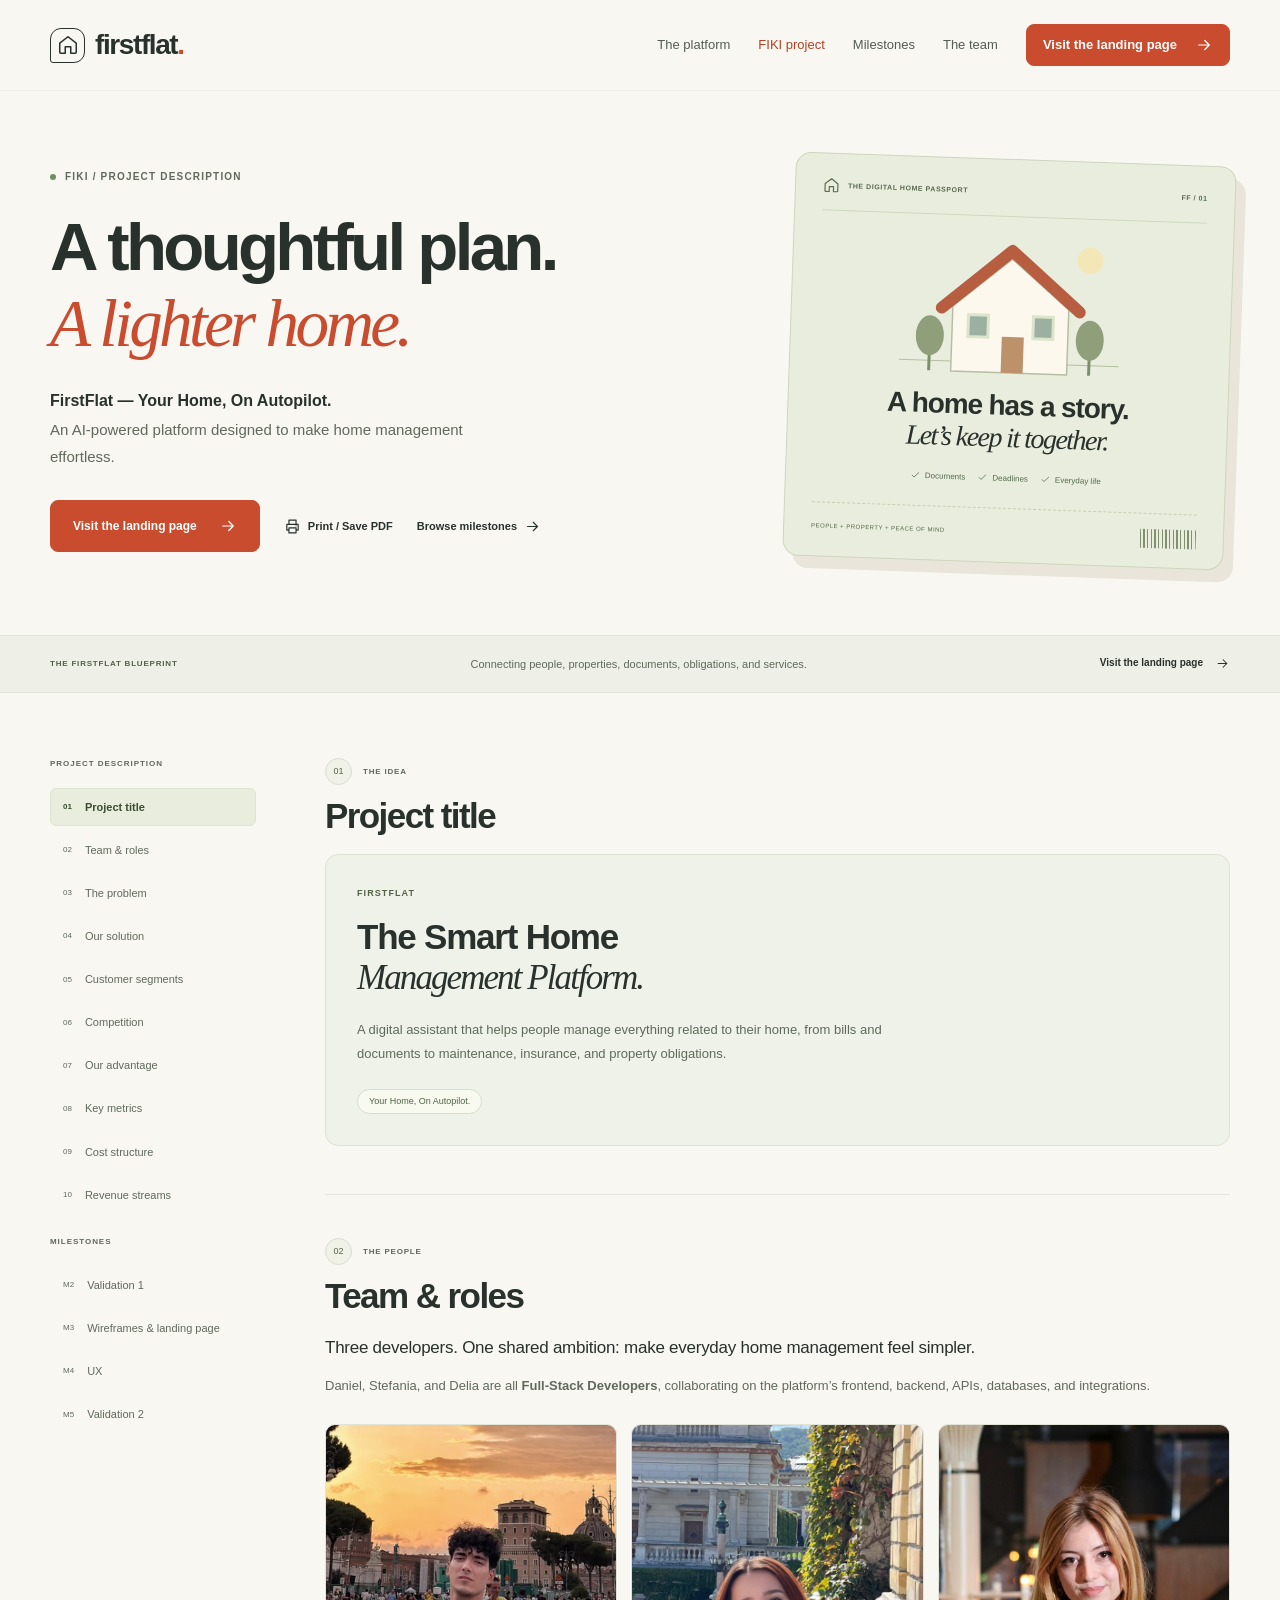
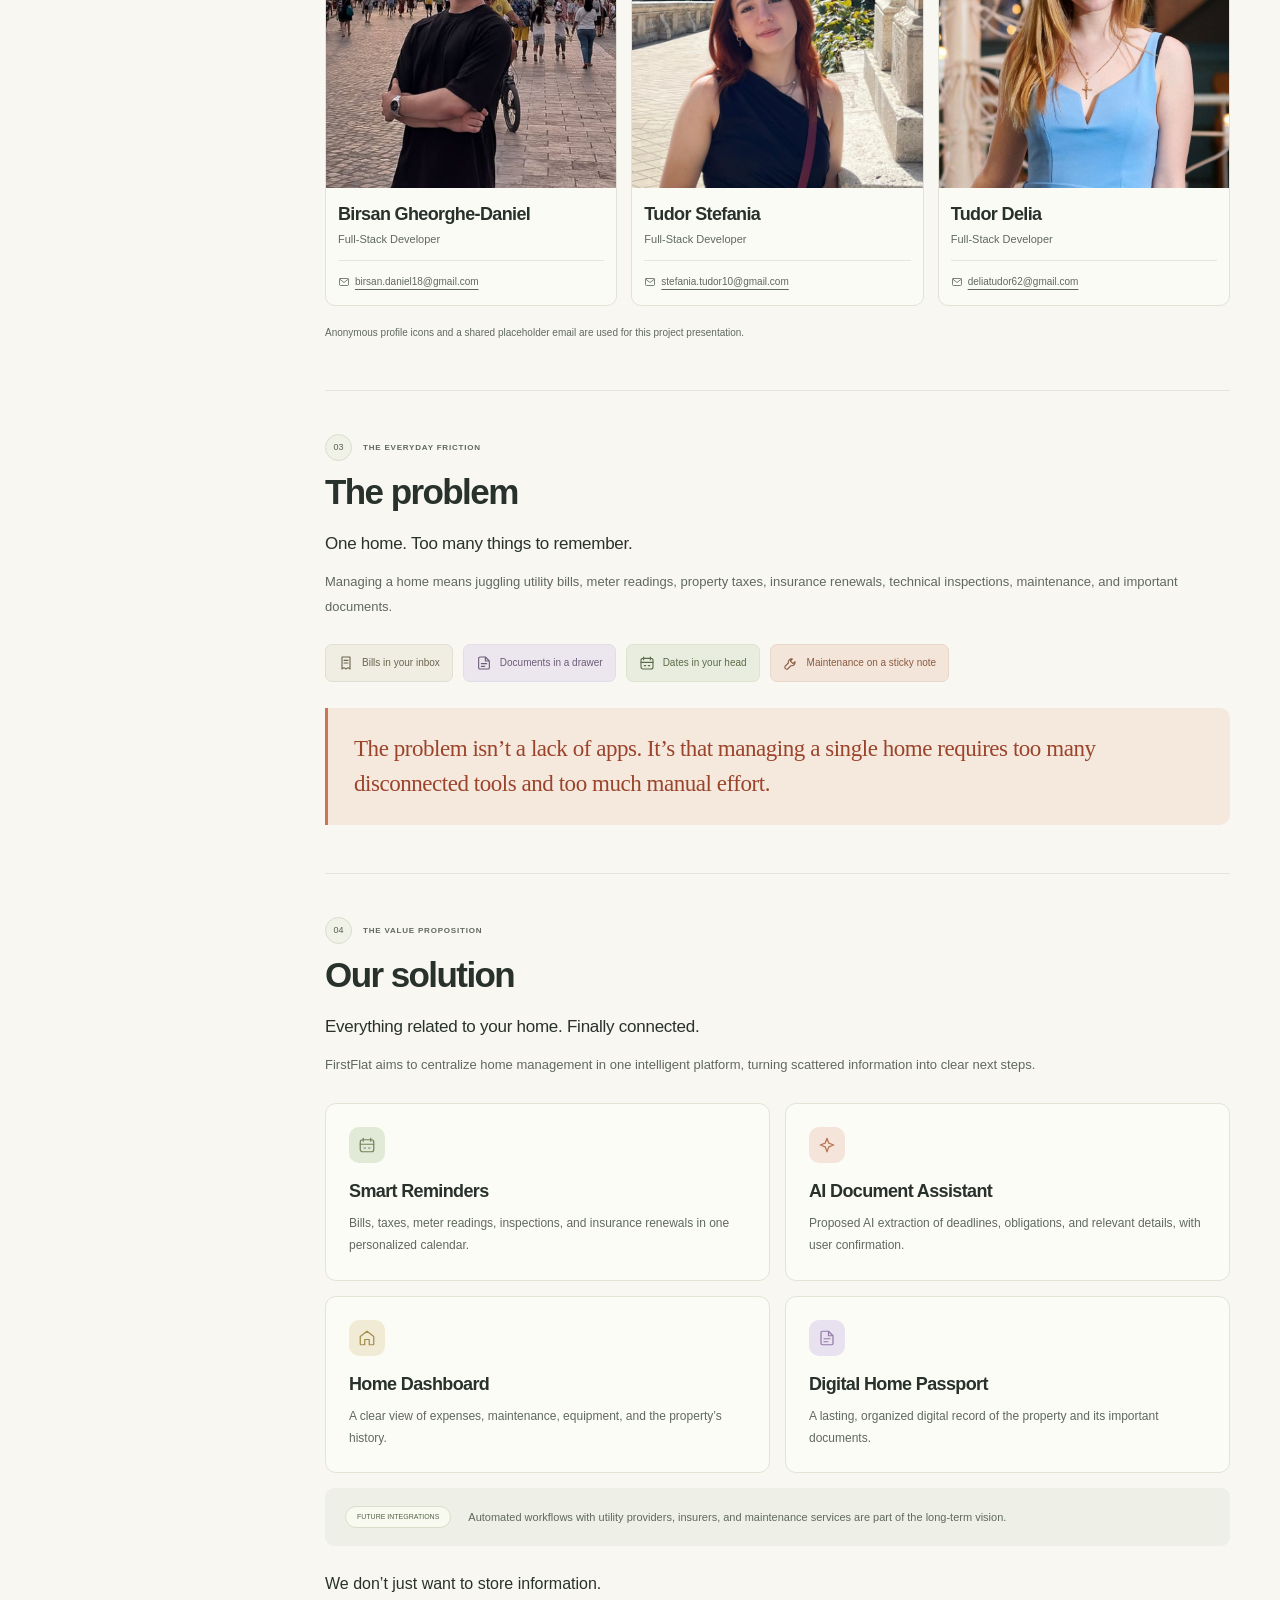
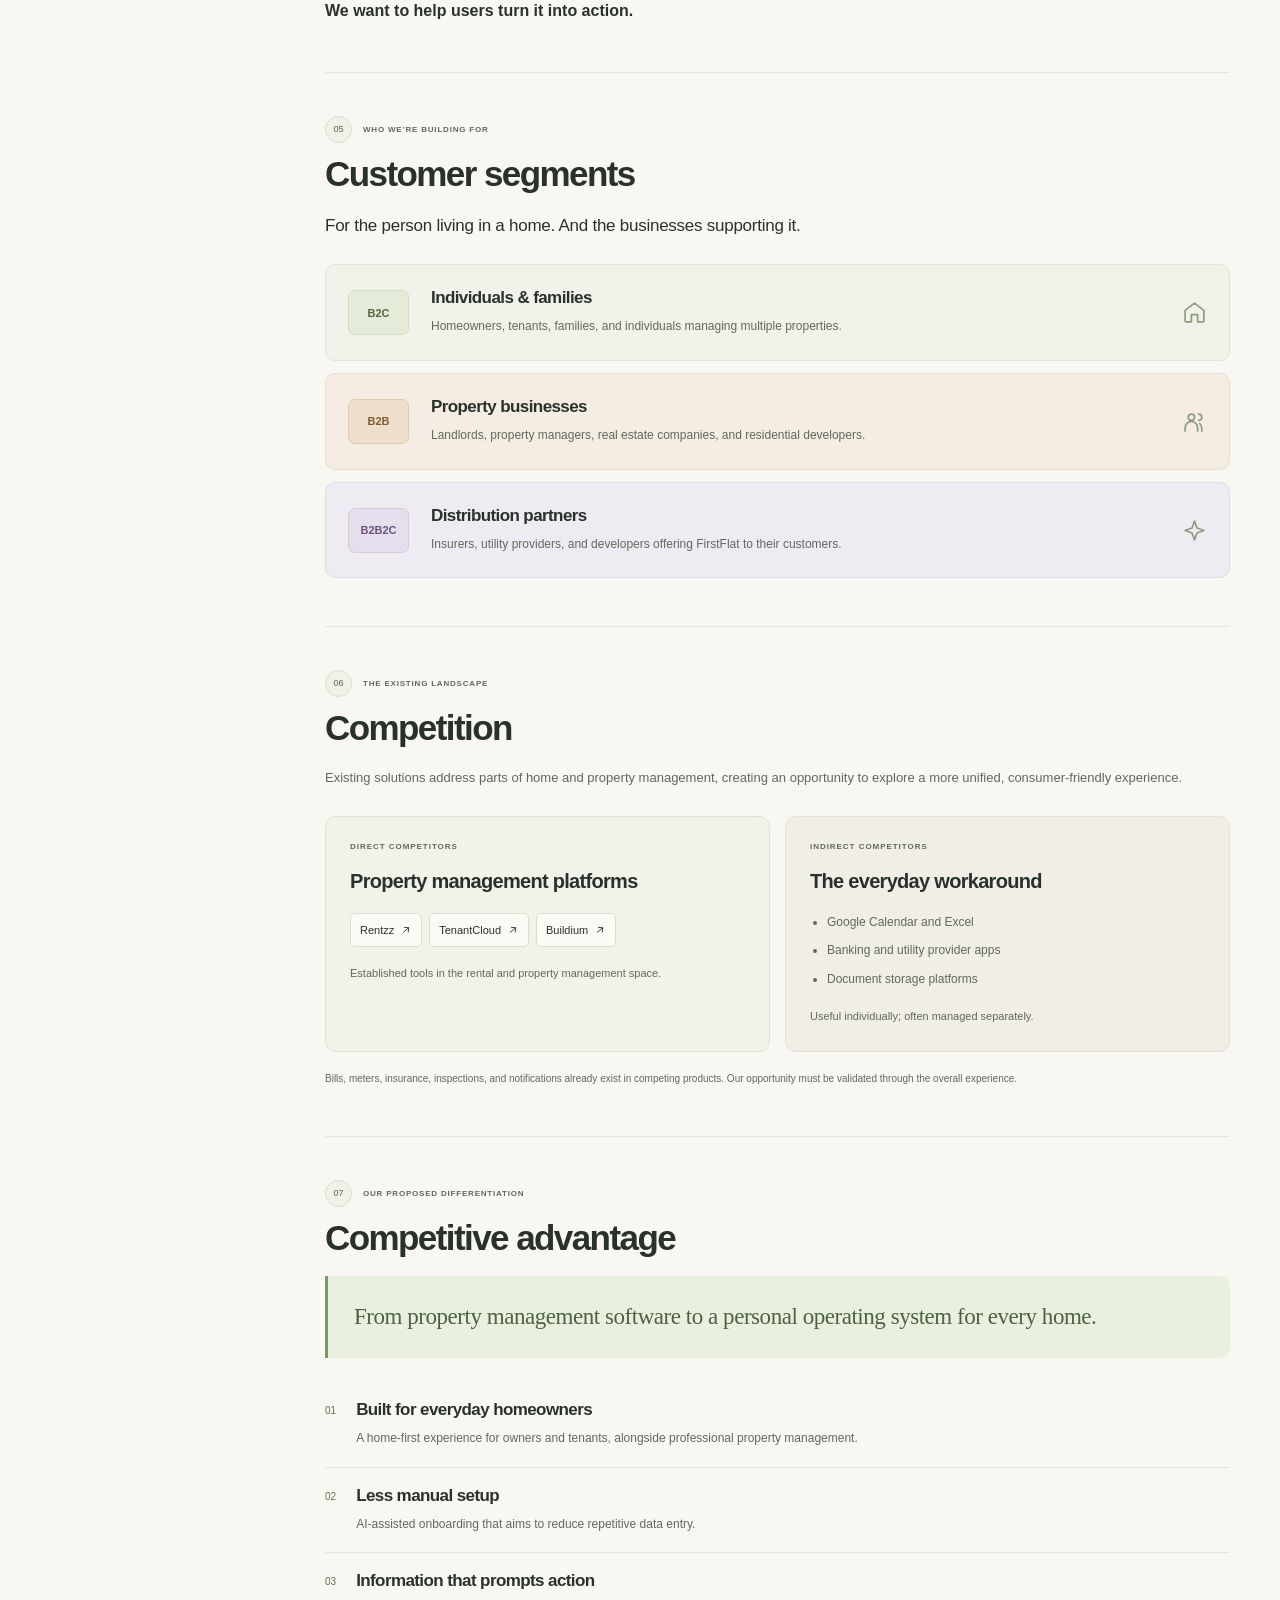
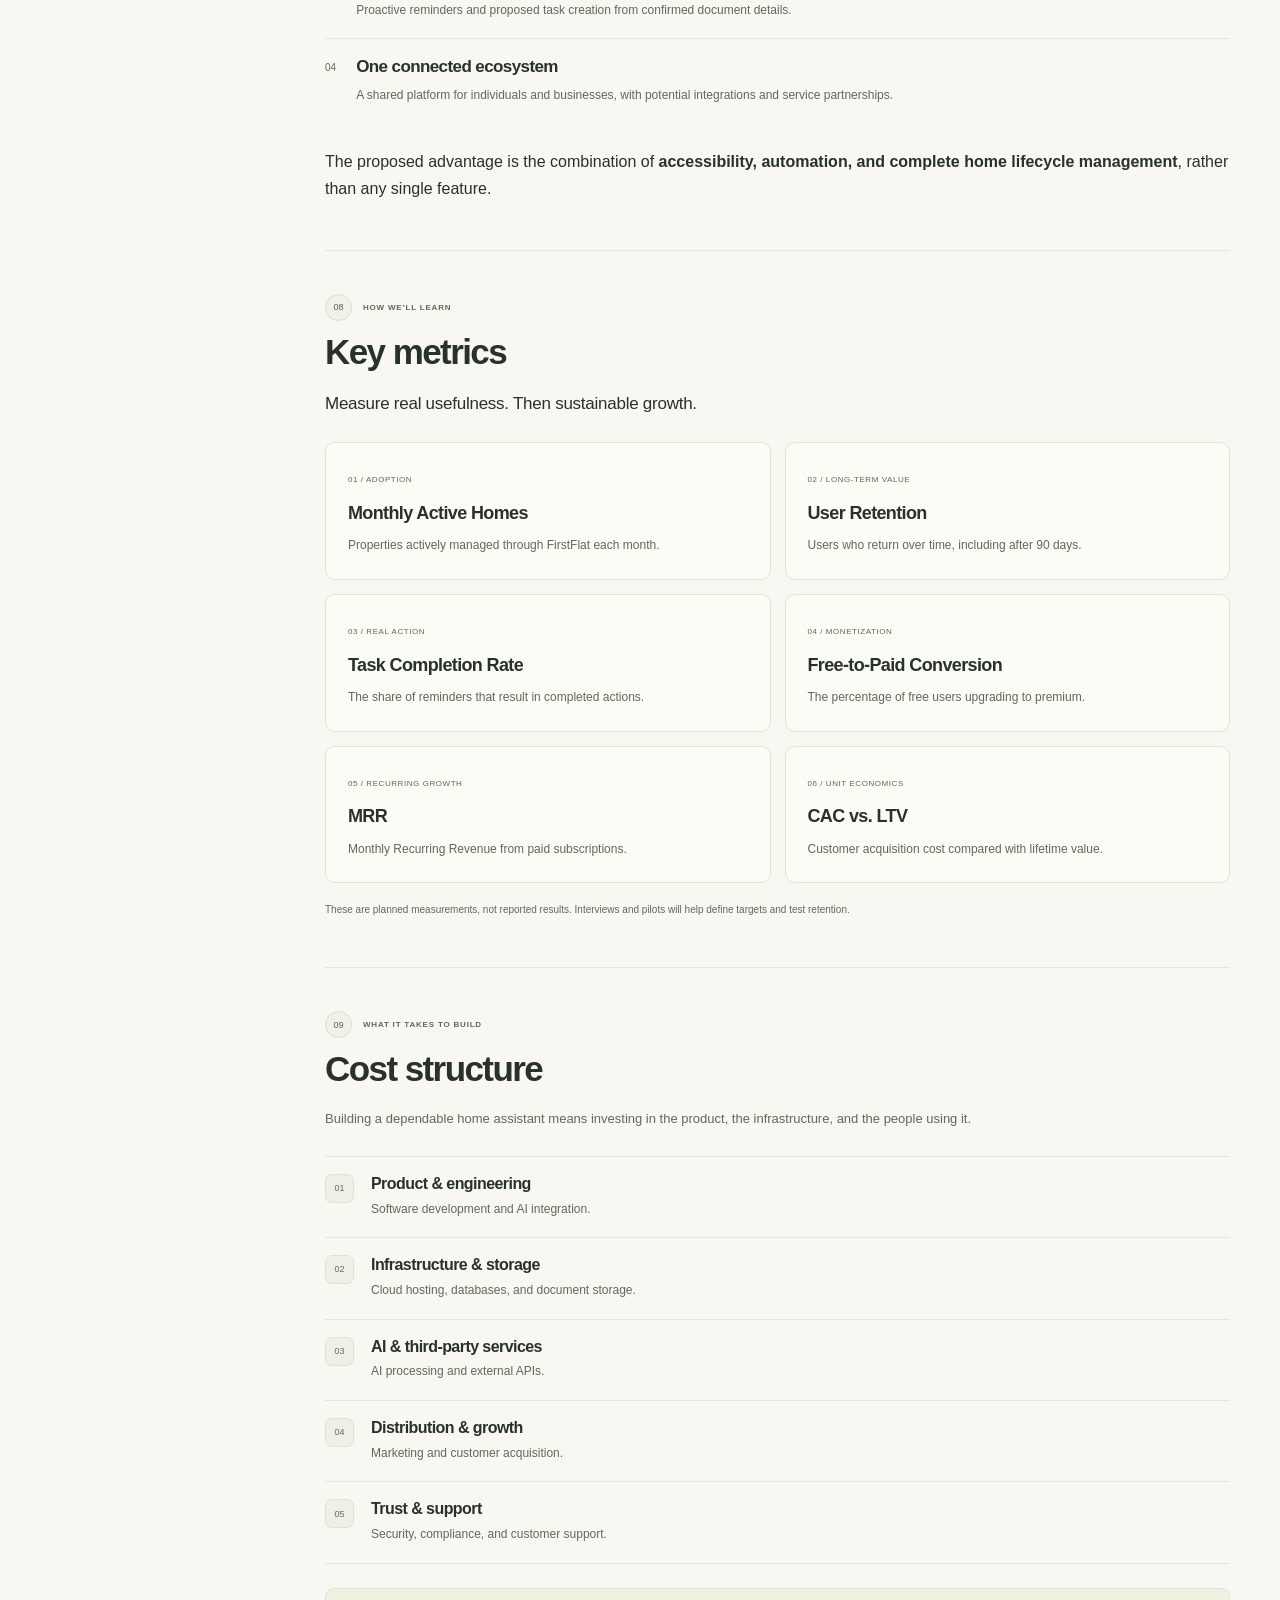
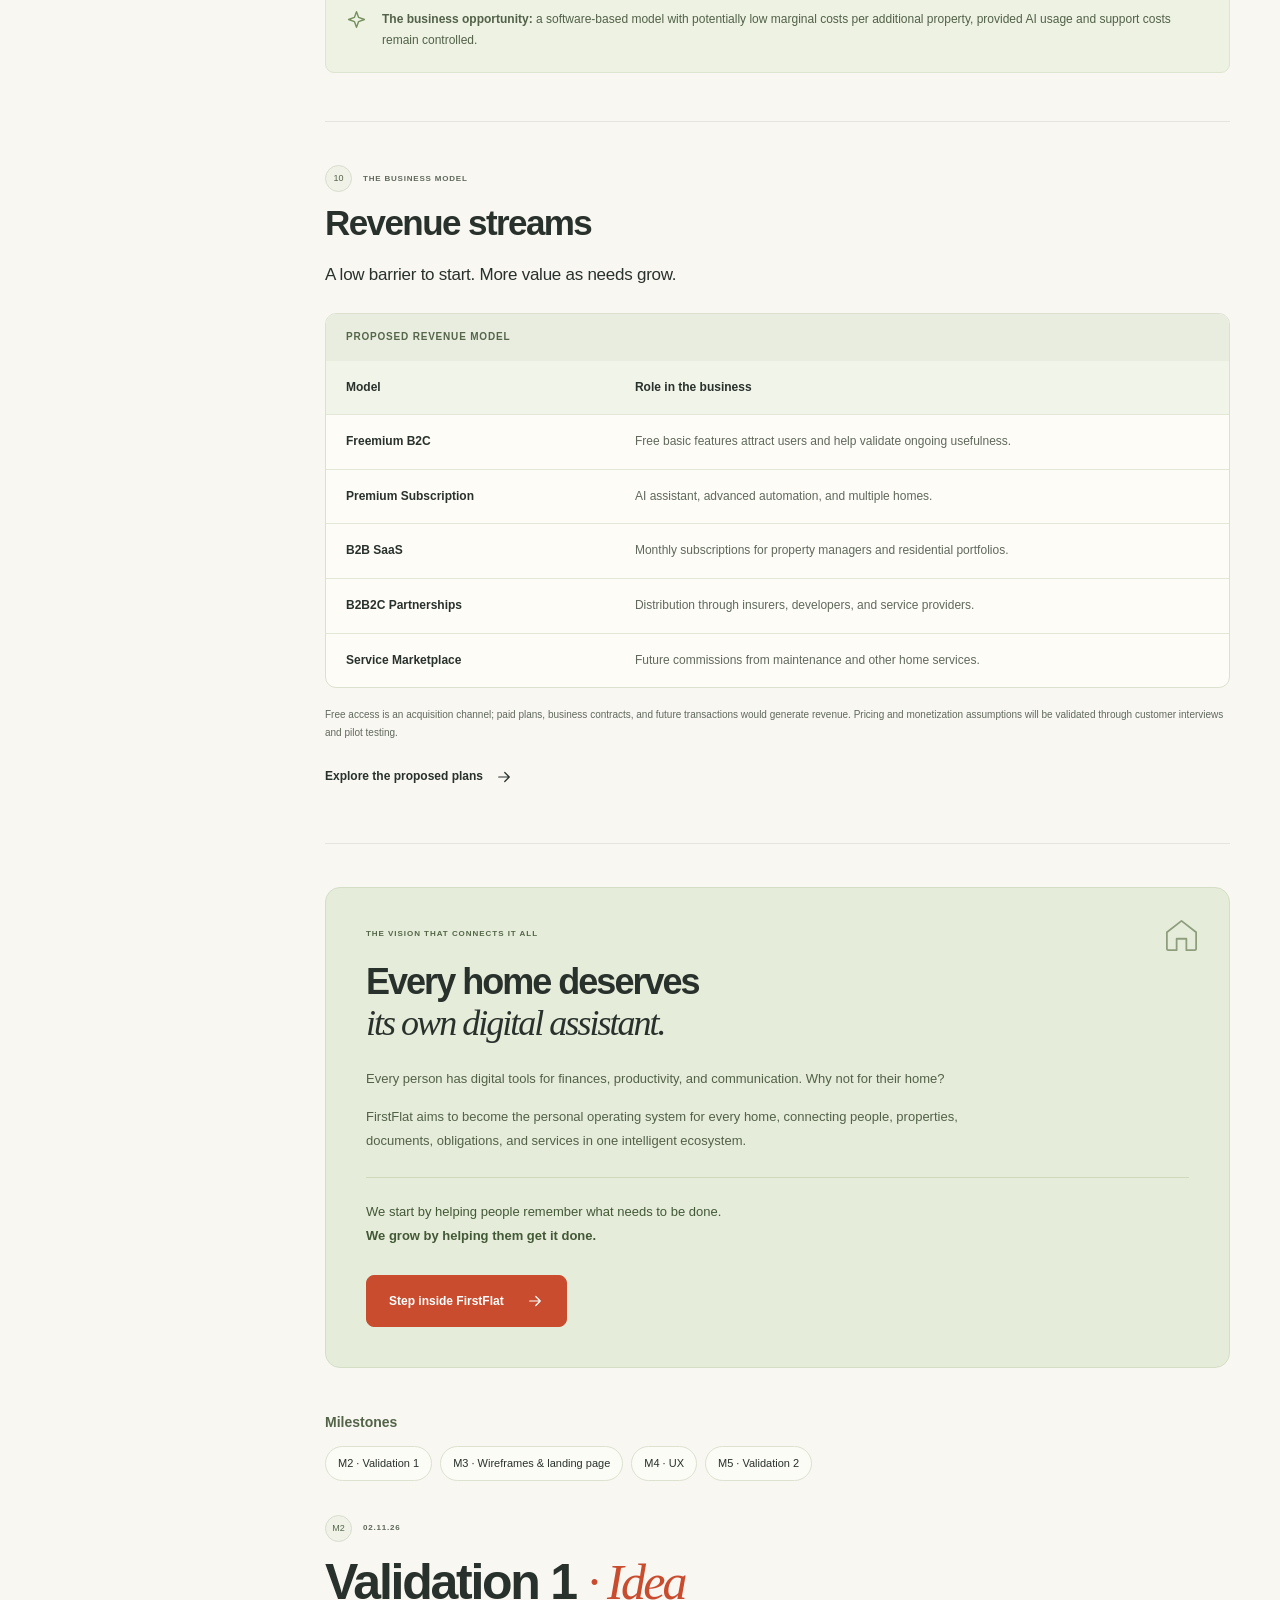
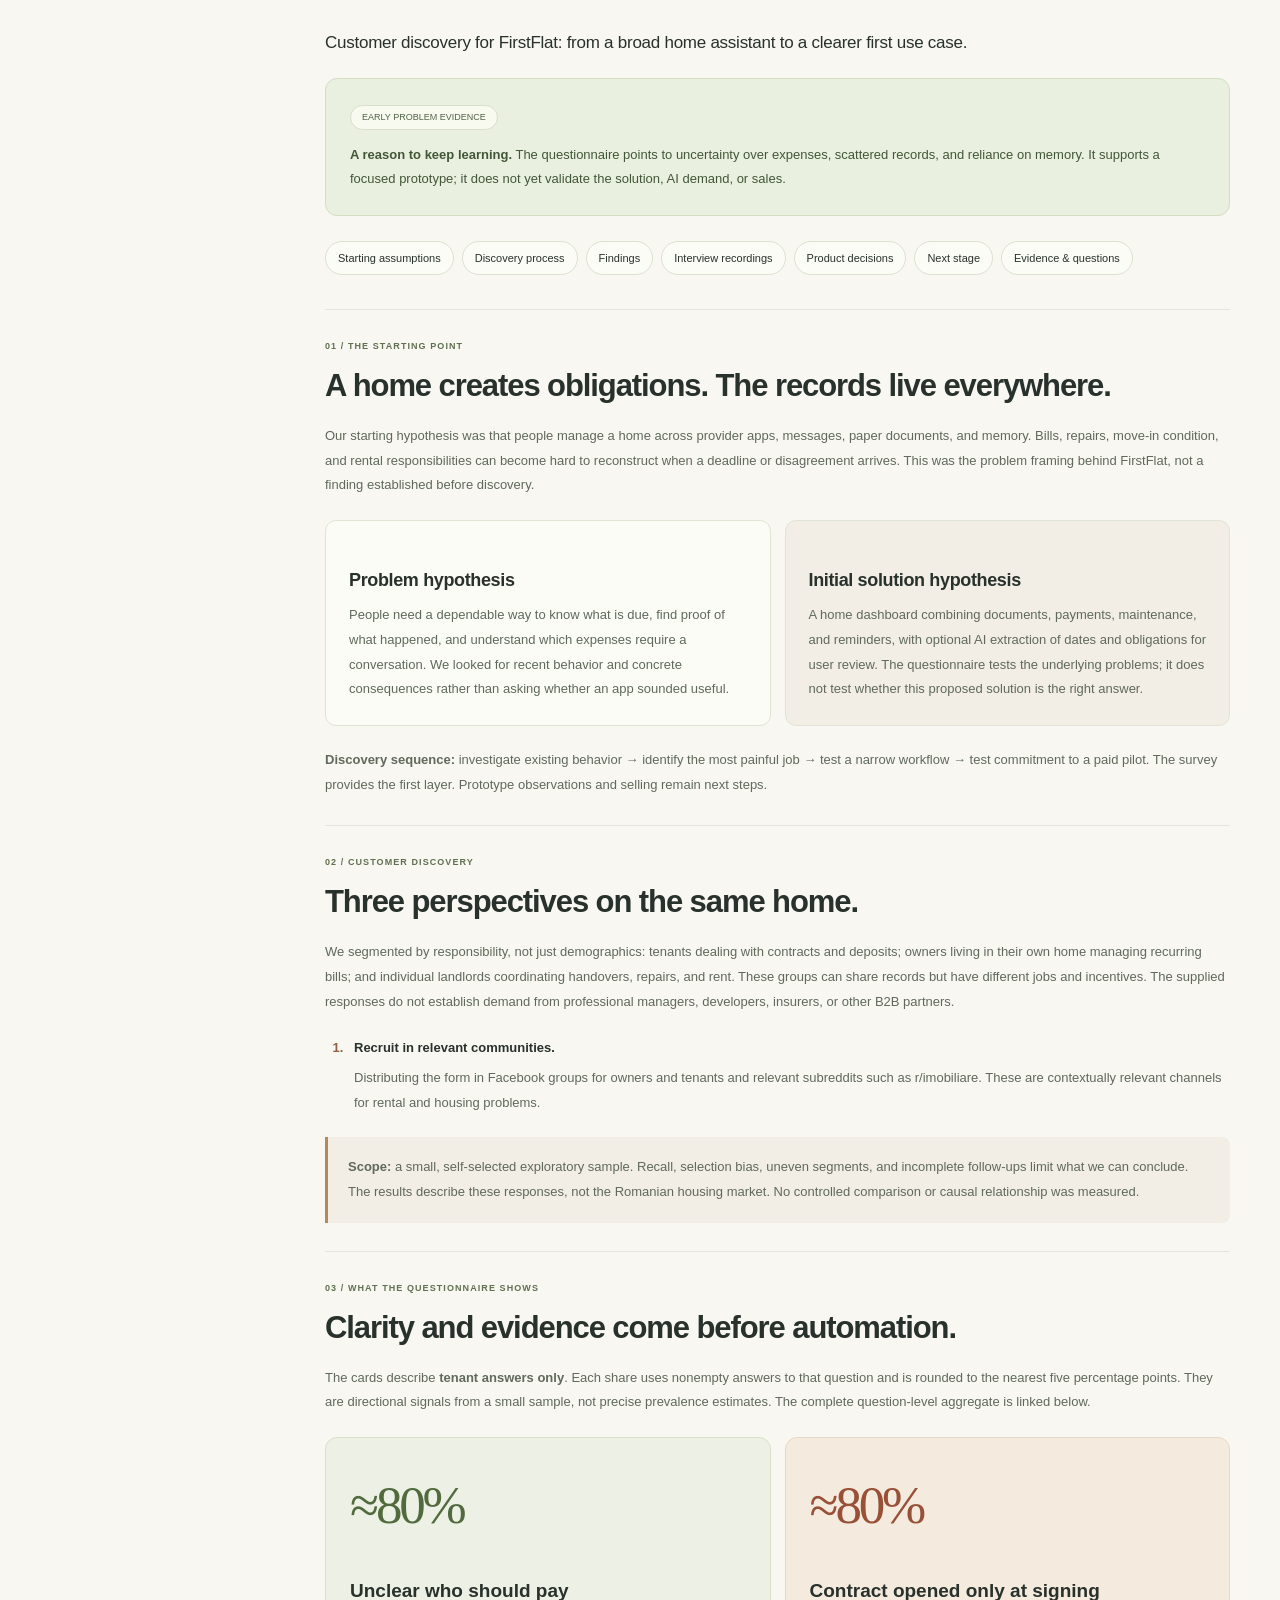
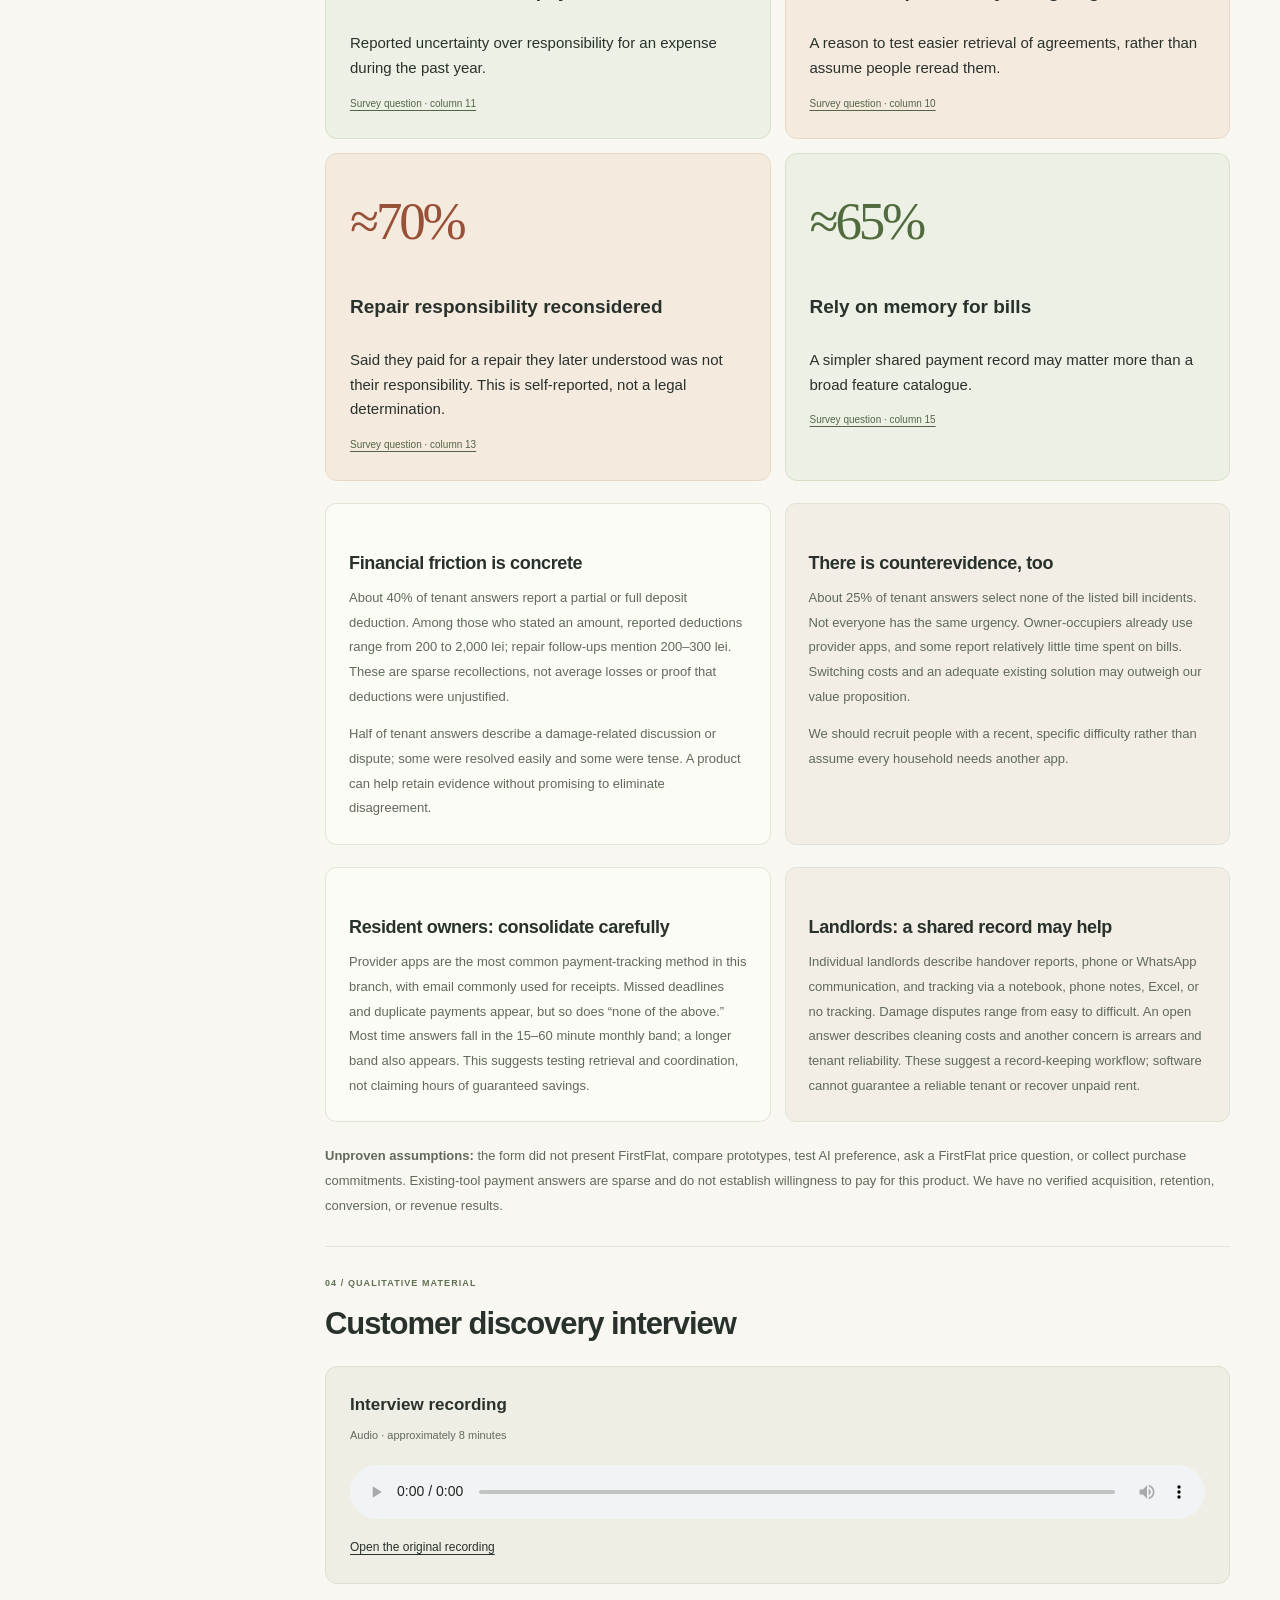
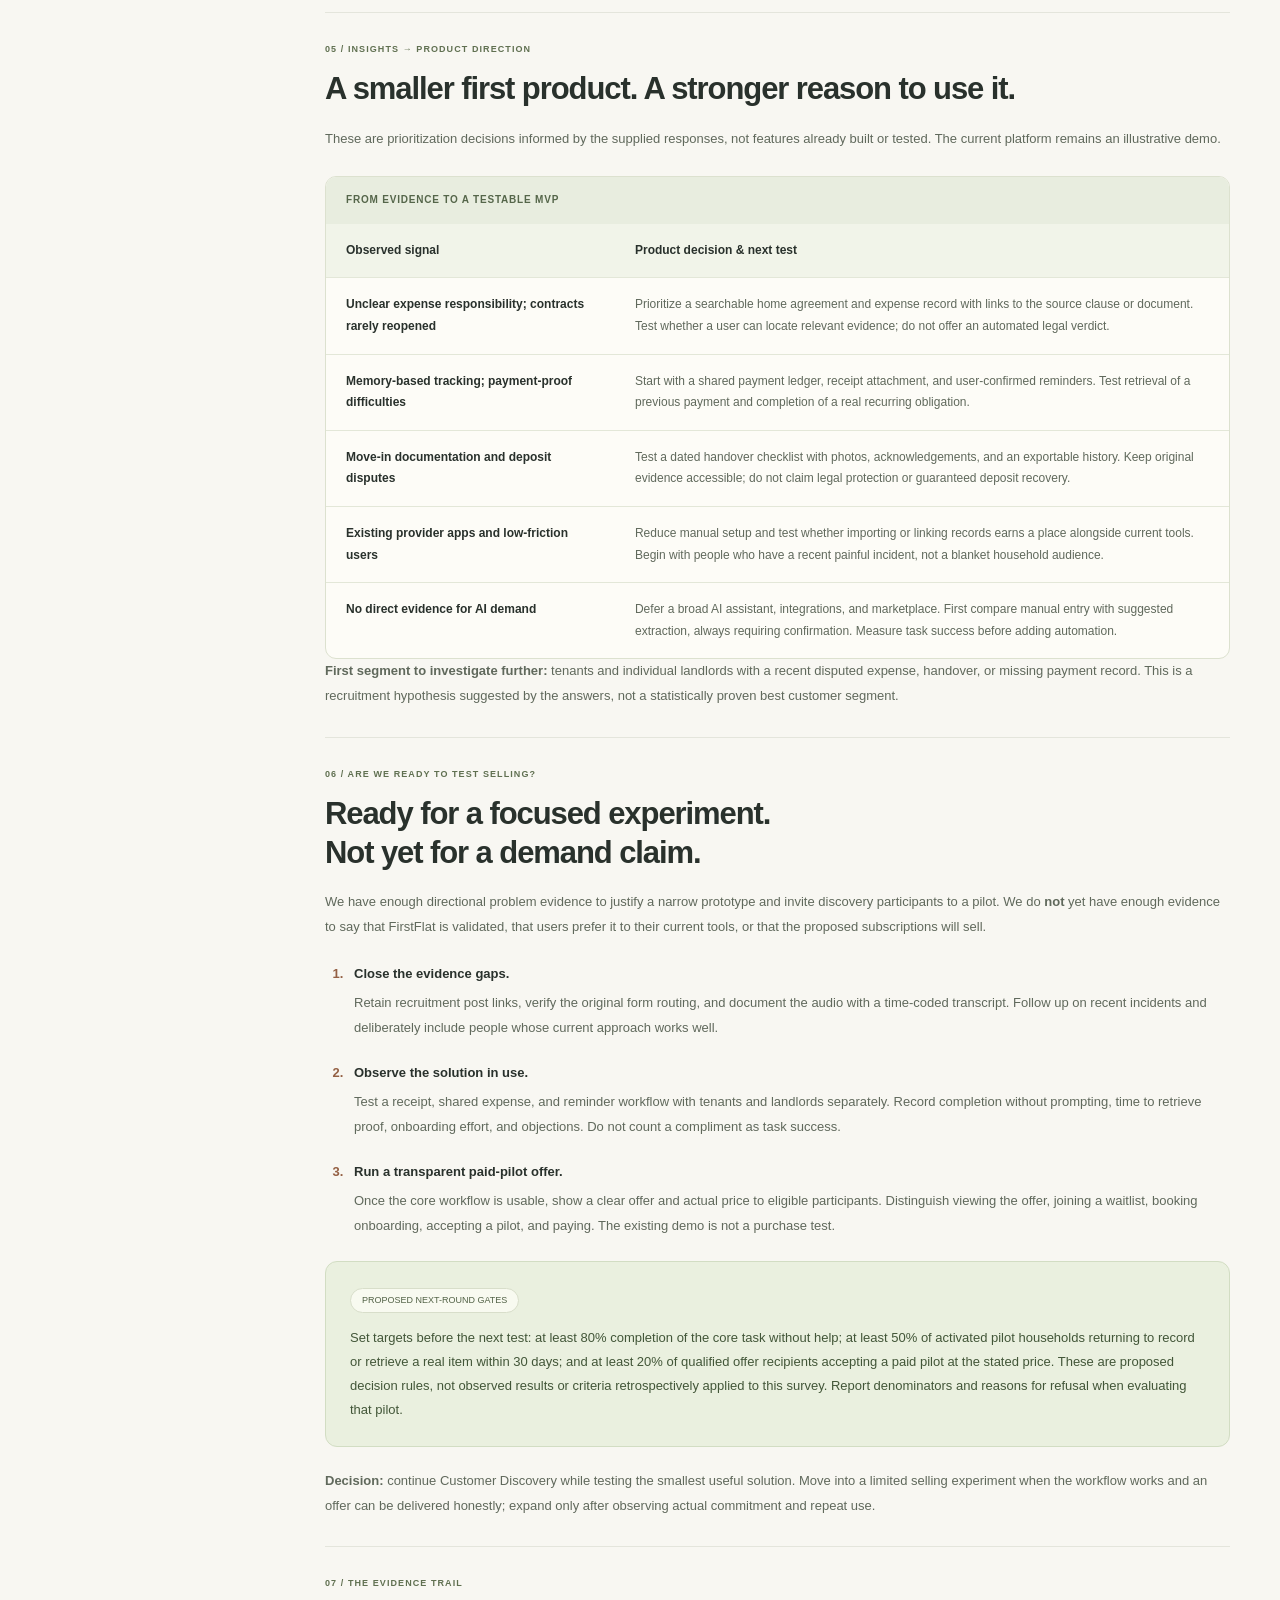
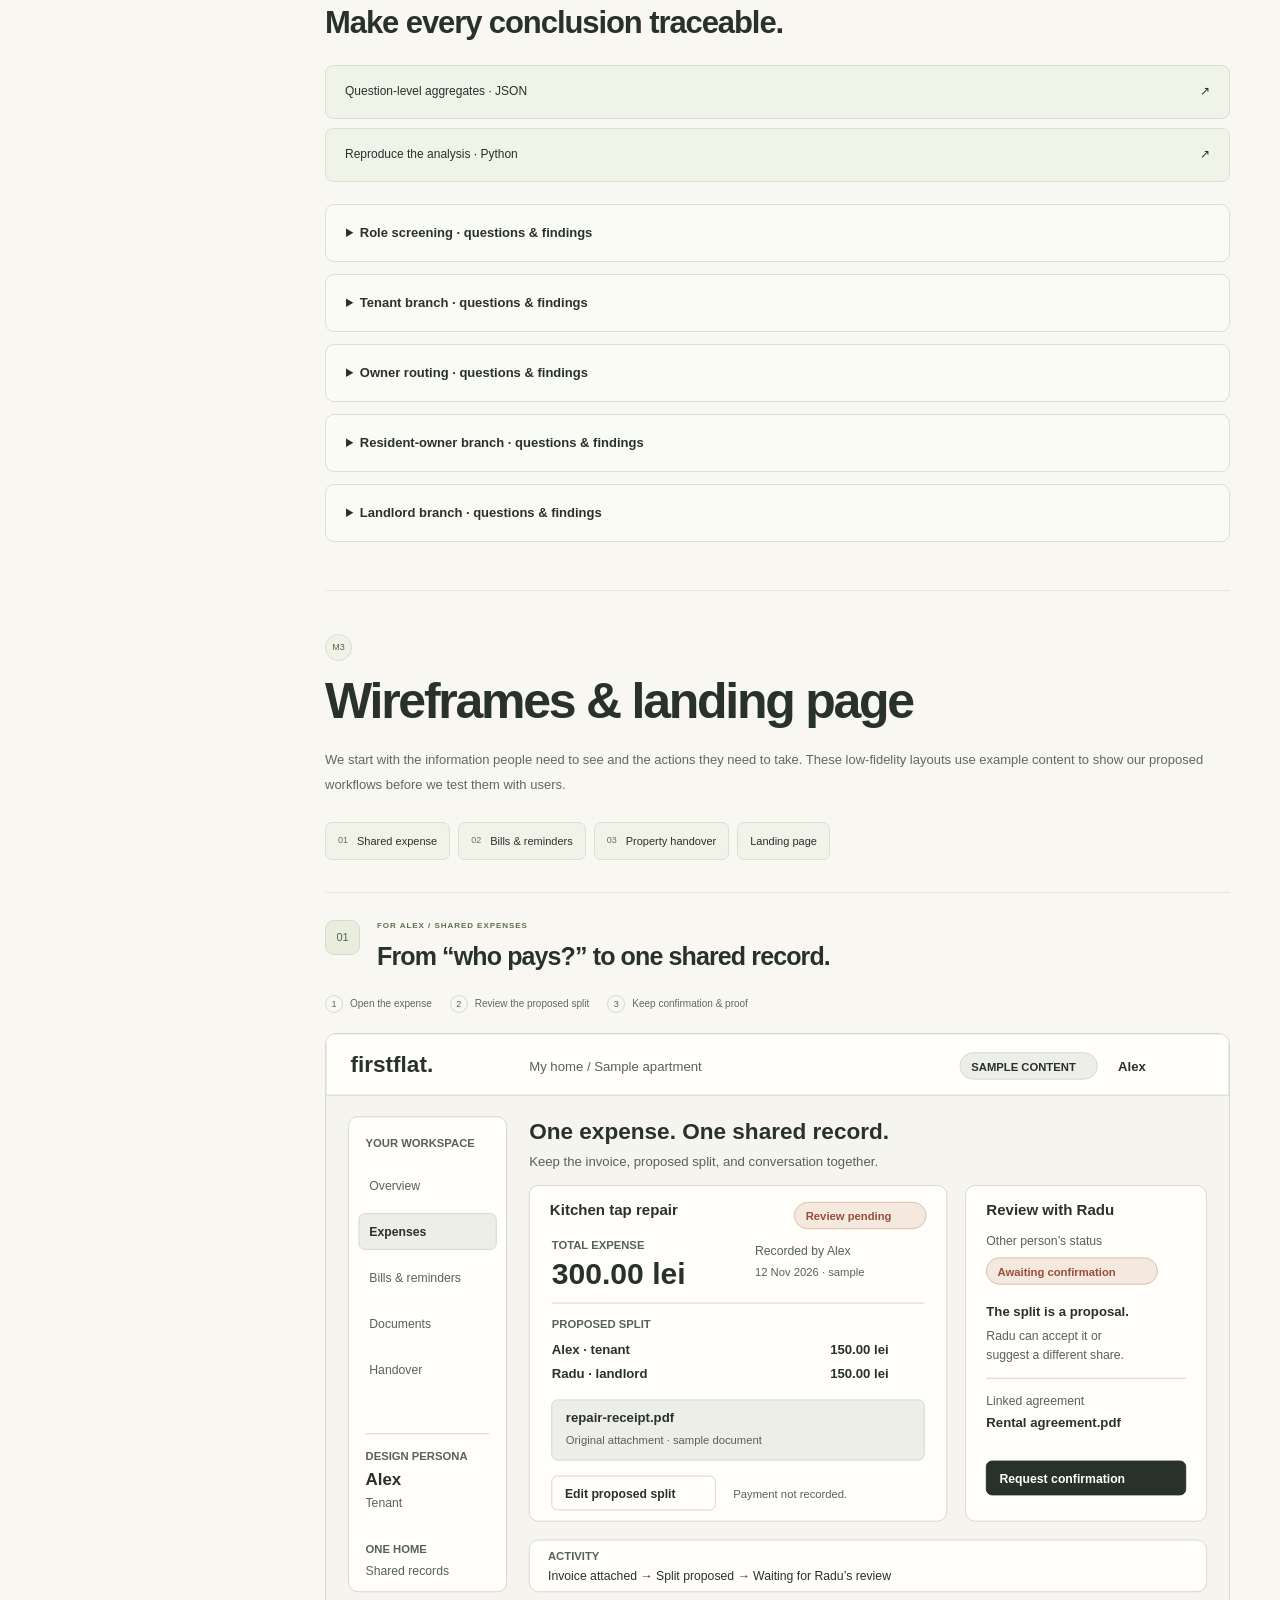
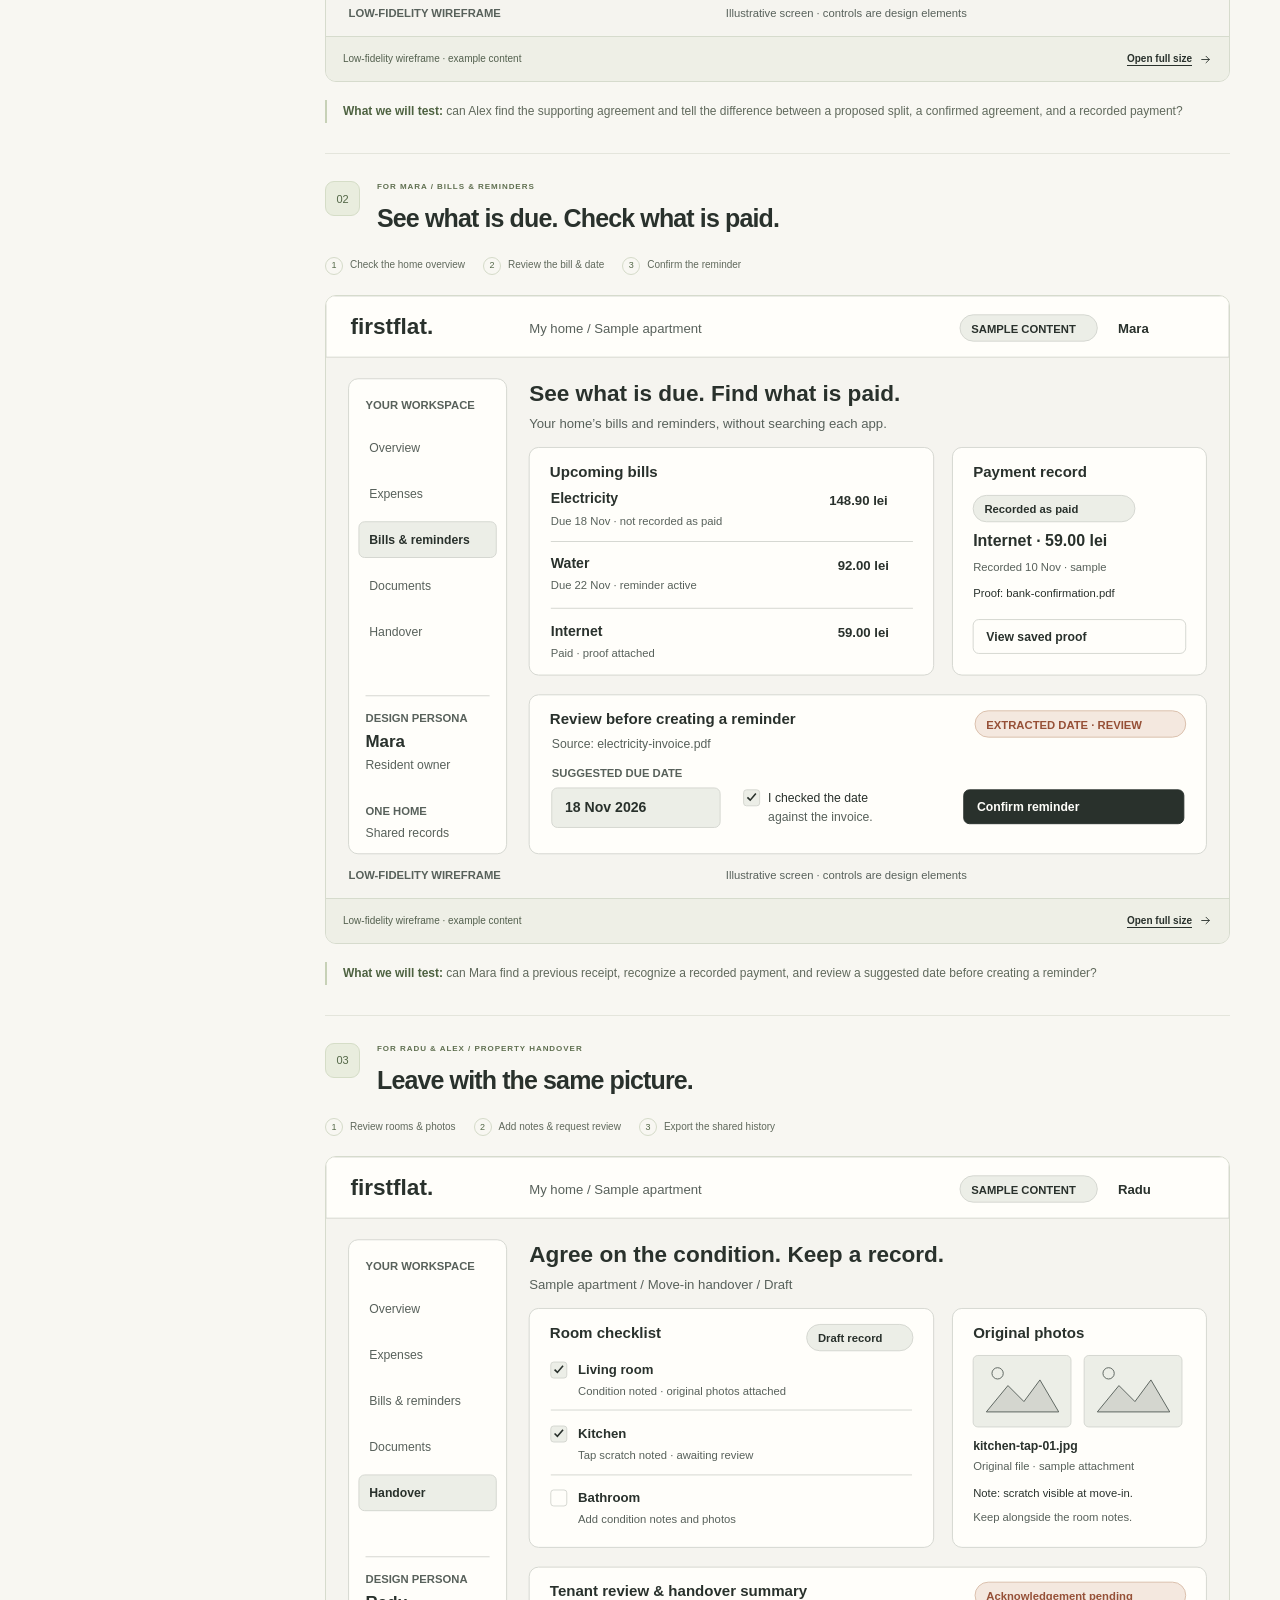
==== commit 046b9a1a: "Highlight the FirstFlat landing page in FIKI" ====
--- a/fiki.html
+++ b/fiki.html
@@ -40,7 +40,7 @@
 
     <main id="main">
       <section class="fiki-hero container" aria-labelledby="fiki-title">
-        <div class="fiki-hero-copy"><p class="eyebrow"><span class="live-dot"></span> FIKI / PROJECT DESCRIPTION</p><h1 id="fiki-title">A thoughtful plan.<br /><span class="serif accent">A lighter home.</span></h1><p class="fiki-hero-lead"><strong>FirstFlat — Your Home, On Autopilot.</strong><br />An AI-powered platform designed to make home management effortless.</p><div class="fiki-hero-actions"><a class="button" href="#milestones">Browse milestones <svg class="icon" aria-hidden="true"><use href="#i-arrow"/></svg></a><button type="button" class="text-link" data-print-brief><svg class="icon" aria-hidden="true"><use href="#i-print"/></svg> Print / Save PDF</button><a class="text-link" href="#project-title">Project description <svg class="icon" aria-hidden="true"><use href="#i-arrow"/></svg></a></div></div>
+        <div class="fiki-hero-copy"><p class="eyebrow"><span class="live-dot"></span> FIKI / PROJECT DESCRIPTION</p><h1 id="fiki-title">A thoughtful plan.<br /><span class="serif accent">A lighter home.</span></h1><p class="fiki-hero-lead"><strong>FirstFlat — Your Home, On Autopilot.</strong><br />An AI-powered platform designed to make home management effortless.</p><div class="fiki-hero-actions"><a class="button" href="https://firstflat.netlify.app/">Visit the landing page <svg class="icon" aria-hidden="true"><use href="#i-arrow"/></svg></a><button type="button" class="text-link" data-print-brief><svg class="icon" aria-hidden="true"><use href="#i-print"/></svg> Print / Save PDF</button><a class="text-link" href="#milestones">Browse milestones <svg class="icon" aria-hidden="true"><use href="#i-arrow"/></svg></a></div></div>
         <div class="fiki-passport" aria-label="FirstFlat project at a glance"><div class="passport-top"><svg class="icon" aria-hidden="true"><use href="#i-home"/></svg><span>THE DIGITAL HOME PASSPORT</span><span class="passport-mark">FF / 01</span></div><div class="passport-home" aria-hidden="true"><svg viewBox="0 0 280 170" xmlns="http://www.w3.org/2000/svg"><path d="M30 140h220" stroke="#b4bf9f"/><path d="M82 85 140 36l58 49v65H82Z" fill="#fcf8ed" stroke="#b6bea4" stroke-width="1.5"/><path d="m71 87 69-59 69 59" fill="none" stroke="#b75d40" stroke-width="12" stroke-linecap="round" stroke-linejoin="round"/><path d="M132 114h22v36h-22Z" fill="#bd916a"/><path d="M98 93h20v22H98Zm65 0h20v22h-20Z" fill="#9bb0a0" stroke="#dce4cc" stroke-width="3"/><path d="M60 127v23m160-23v23" stroke="#7c8e6e" stroke-width="3"/><ellipse cx="60" cy="115" rx="14" ry="20" fill="#8f9f79"/><ellipse cx="220" cy="115" rx="14" ry="20" fill="#8f9f79"/><circle cx="218" cy="35" r="13" fill="#f3e7b8"/></svg></div><h2>A home has a story.<br /><span class="serif">Let’s keep it together.</span></h2><div class="passport-tags"><span><svg class="icon" aria-hidden="true"><use href="#i-check"/></svg> Documents</span><span><svg class="icon" aria-hidden="true"><use href="#i-check"/></svg> Deadlines</span><span><svg class="icon" aria-hidden="true"><use href="#i-check"/></svg> Everyday life</span></div><div class="passport-bottom"><span>PEOPLE + PROPERTY + PEACE OF MIND</span><span class="passport-barcode" aria-hidden="true"></span></div></div>
       </section>
 
@@ -268,7 +268,7 @@
             <div class="brief-section-label"><span>M3</span></div>
             <h2 id="wireframes-heading">Wireframes &amp; landing page</h2>
             <p>We start with the information people need to see and the actions they need to take. These low-fidelity layouts use example content to show our proposed workflows before we test them with users.</p>
-            <nav class="design-flow-nav" aria-label="Wireframe flows"><a href="#wireframe-shared-expense"><span>01</span> Shared expense</a><a href="#wireframe-bills-reminders"><span>02</span> Bills &amp; reminders</a><a href="#wireframe-handover-record"><span>03</span> Property handover</a></nav>
+            <nav class="design-flow-nav" aria-label="Wireframe flows"><a href="#wireframe-shared-expense"><span>01</span> Shared expense</a><a href="#wireframe-bills-reminders"><span>02</span> Bills &amp; reminders</a><a href="#wireframe-handover-record"><span>03</span> Property handover</a><a href="#landing-page">Landing page</a></nav>
 
             <article class="wireframe-study" id="wireframe-shared-expense" aria-labelledby="wireframe-expense-heading">
               <header class="wireframe-heading"><span class="wireframe-number" aria-hidden="true">01</span><div><p class="eyebrow">FOR ALEX / SHARED EXPENSES</p><h3 id="wireframe-expense-heading">From “who pays?” to one shared record.</h3></div></header>
@@ -302,7 +302,7 @@
             <section class="milestone-block" id="landing-page" aria-labelledby="landing-page-heading">
               <h3 id="landing-page-heading">FirstFlat landing page</h3>
               <p>The public landing page presents the product and gives visitors a way to register their interest. <a href="#validation-m5">M5 covers lead collection and measurement</a>.</p>
-              <a class="text-link" href="https://firstflat.netlify.app/">Visit the landing page <svg class="icon" aria-hidden="true"><use href="#i-arrow"/></svg></a>
+              <a class="button button-small" href="https://firstflat.netlify.app/">Visit the landing page <svg class="icon" aria-hidden="true"><use href="#i-arrow"/></svg></a>
             </section>
           </section>
 
@@ -320,16 +320,16 @@
               <figure class="m2-audio">
                 <figcaption><strong>Interview 2</strong><span>Audio recording</span></figcaption>
                 <audio controls preload="none" aria-label="Interview 2 audio">
-                  <source src="assets/interviews/interview2_audio.mp4" type="audio/mp4" />
+                  <source src="assets/interviews/web/interview2.m4a" type="audio/mp4" />
                 </audio>
-                <a href="assets/interviews/interview2_audio.mp4">Open the audio recording</a>
+                <a href="assets/interviews/web/interview2.m4a">Open the audio recording</a>
               </figure>
               <figure class="m2-audio">
                 <figcaption><strong>Video interview</strong></figcaption>
                 <video controls playsinline preload="metadata" aria-label="Customer discovery video interview">
-                  <source src="assets/interviews/interviu.mp4" type="video/mp4" />
+                  <source src="assets/interviews/web/interview.mp4" type="video/mp4" />
                 </video>
-                <a href="assets/interviews/interviu.mp4">Open the video interview</a>
+                <a href="assets/interviews/web/interview.mp4">Open the video interview</a>
               </figure>
             </section>
 
@@ -419,7 +419,7 @@
             <section class="milestone-block" id="m5-collection" aria-labelledby="m5-collection-heading">
               <h3 id="m5-collection-heading">Lead collection</h3>
               <p>The FirstFlat landing page has a form for collecting contact information. The goal is to build a list of interested visitors for product progress and launch updates.</p>
-              <a class="text-link" href="https://firstflat.netlify.app/">Visit the landing page <svg class="icon" aria-hidden="true"><use href="#i-arrow"/></svg></a>
+              <a class="button button-small" href="https://firstflat.netlify.app/">Visit the landing page <svg class="icon" aria-hidden="true"><use href="#i-arrow"/></svg></a>
             </section>
 
             <section class="milestone-block" id="m5-analytics" aria-labelledby="m5-analytics-heading">
